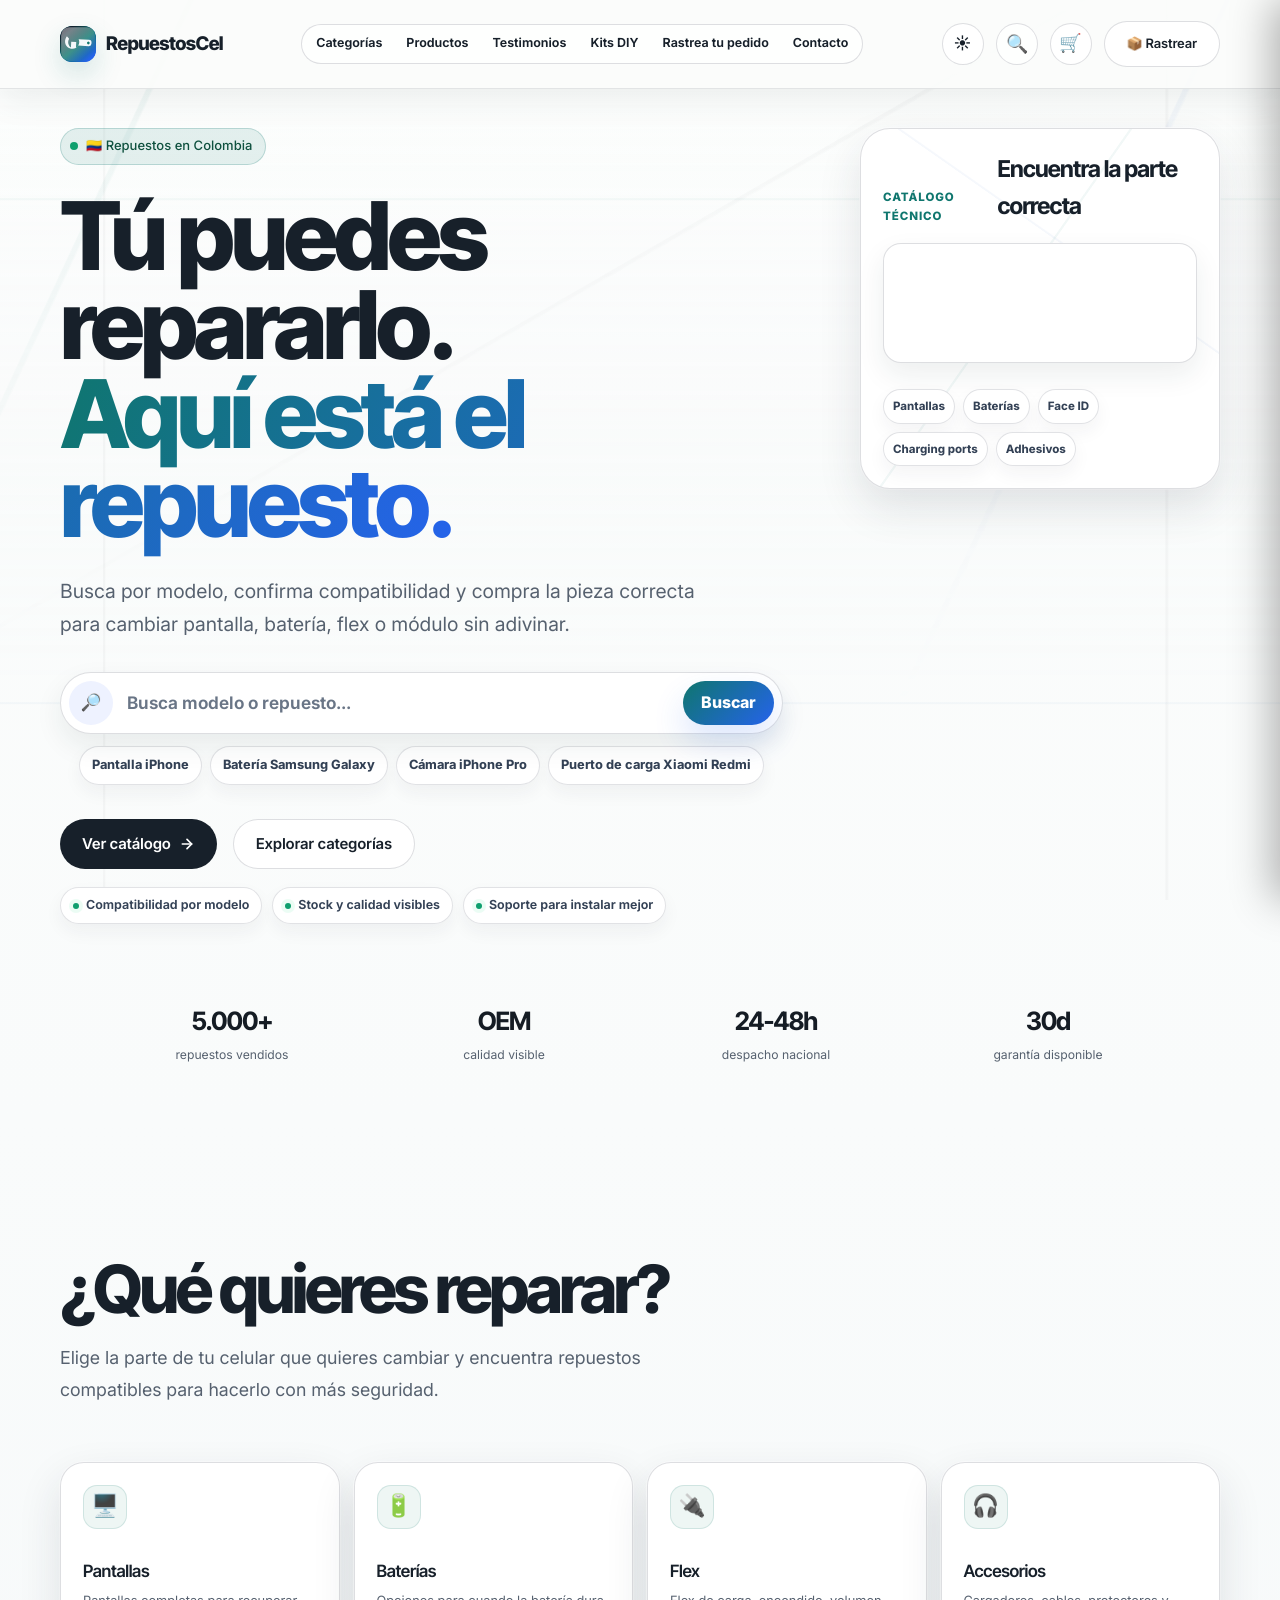
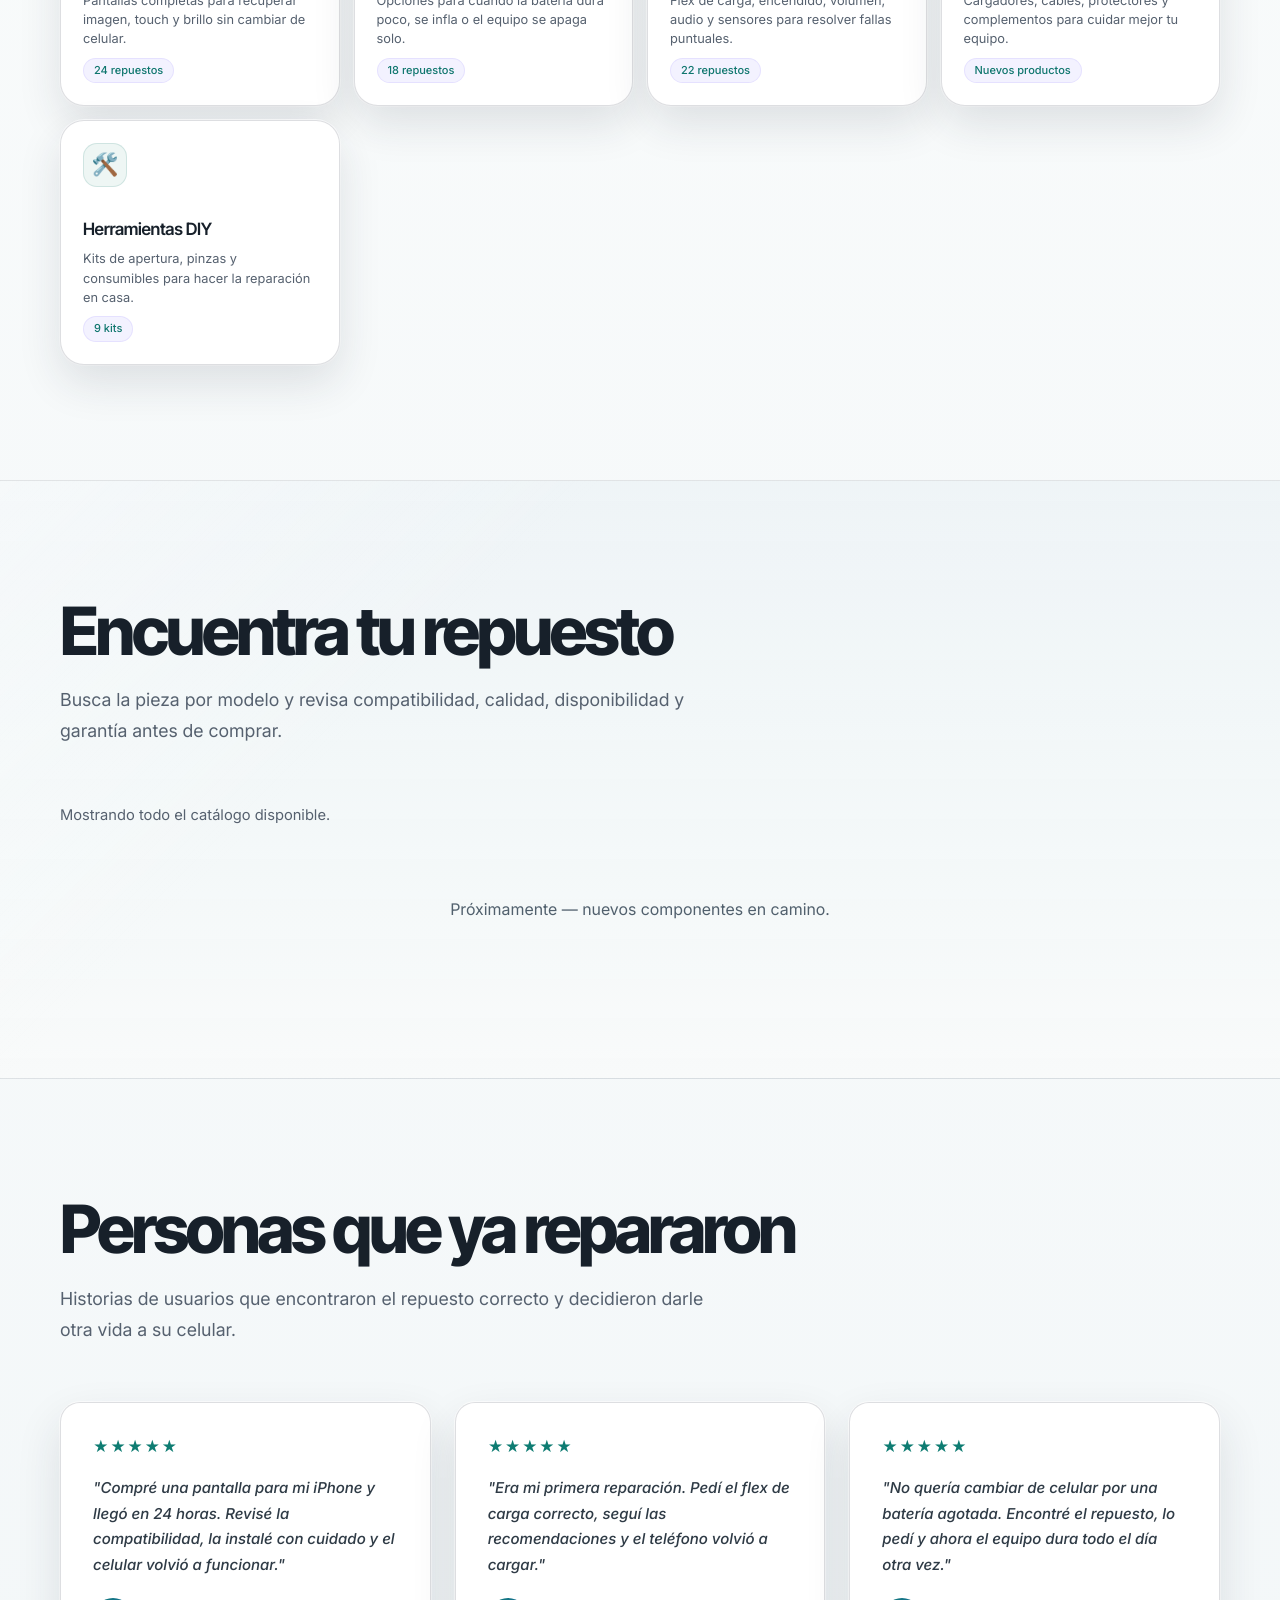
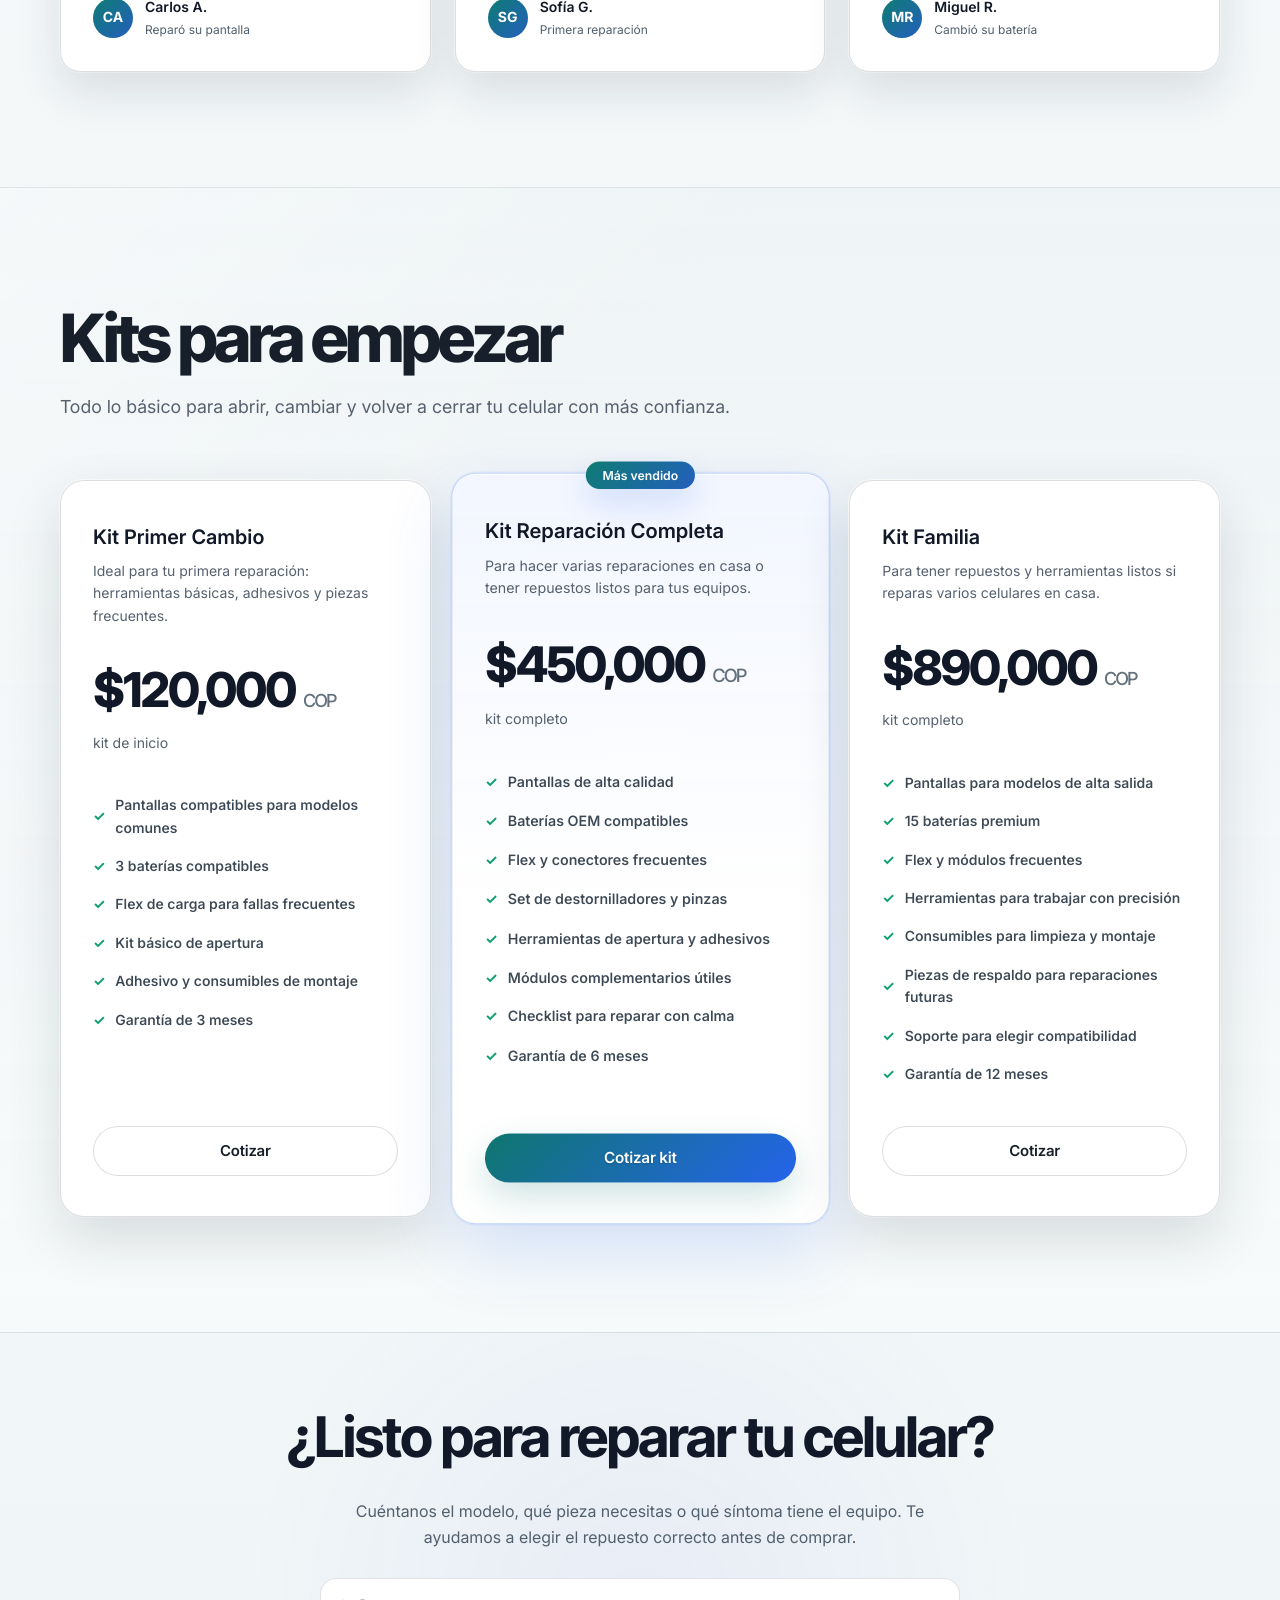
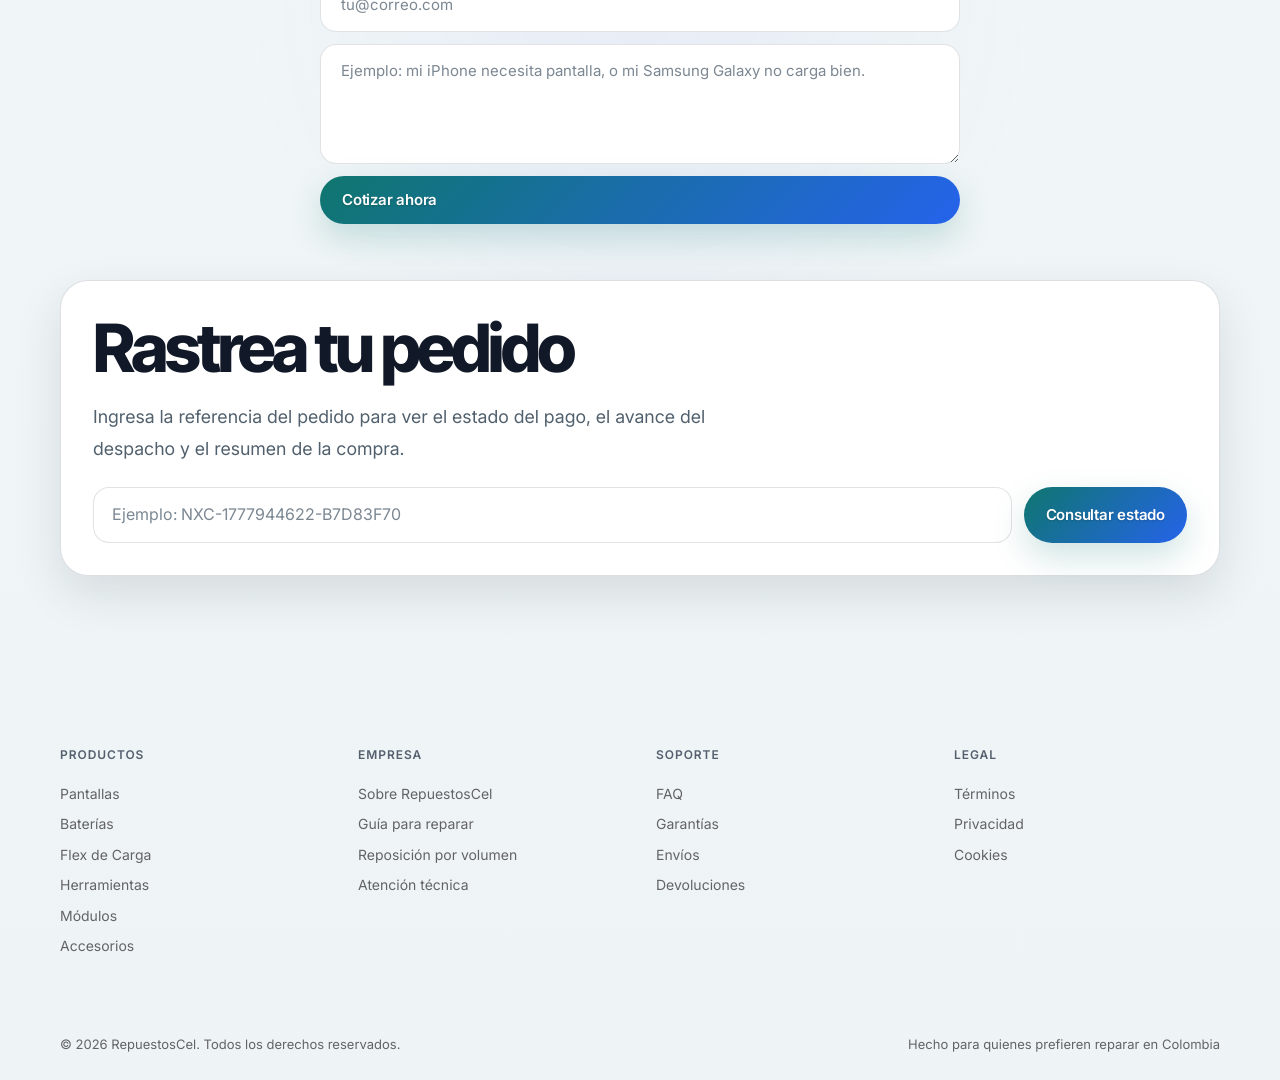
==== frontend/index.html @ 331e63e0 "Implement app-wide dark mode" ====
<!DOCTYPE html>
<html lang="es">
<head>
  <meta charset="UTF-8" />
  <meta name="viewport" content="width=device-width, initial-scale=1.0" />
  <meta name="theme-color" id="themeColorMeta" content="#080810" />
  <title>RepuestosCel — Repuestos para Celulares</title>
  <meta name="description" content="RepuestosCel: repuestos para celulares en Colombia. Encuentra pantallas, baterías, flex, cámaras y herramientas para reparar tu celular con confianza. Envíos 24-48h." />
  <meta name="keywords" content="repuestos celulares colombia, reparar celular, pantallas iPhone, baterías Samsung, kit reparación, flex carga, RepuestosCel" />
  <meta name="robots" content="index, follow" />
  <link rel="canonical" href="https://d1ag0uf6e1dp20.cloudfront.net/" />
  <link rel="icon" type="image/svg+xml" href="favicon.svg" />
  <link rel="apple-touch-icon" href="favicon.svg" />
  <!-- Open Graph -->
  <meta property="og:title" content="RepuestosCel — Repuestos para Celulares en Colombia" />
  <meta property="og:description" content="Pantallas, baterías, flex, cámaras, tapas y herramientas DIY. Envíos 24-48h a toda Colombia." />
  <meta property="og:url" content="https://d1ag0uf6e1dp20.cloudfront.net/" />
  <meta property="og:type" content="website" />
  <meta property="og:site_name" content="RepuestosCel" />
  <meta property="og:locale" content="es_CO" />
  <!-- Twitter Cards -->
  <meta name="twitter:card" content="summary_large_image" />
  <meta name="twitter:title" content="RepuestosCel — Repuestos para Celulares" />
  <meta name="twitter:description" content="Encuentra el repuesto correcto para reparar tu celular. Pantallas, baterías, flex, kits DIY y envío en Colombia." />
  <!-- Resolve the color scheme before CSS paints to avoid a light/dark flash. -->
  <script>
    (function () {
      var THEME_KEY = 'repuestoscel_theme_mode';
      var LEGACY_KEYS = ['nex' + 'core_theme_mode', 'nex' + 'core_site_theme', 'repuestoscel_site_theme'];
      var root = document.documentElement;

      function storageRead(key) {
        try { return window.localStorage.getItem(key); } catch (_) { return null; }
      }
      function storageWrite(key, value) {
        try { window.localStorage.setItem(key, value); return true; } catch (_) { return false; }
      }
      function storageRemove(key) {
        try { window.localStorage.removeItem(key); } catch (_) {}
      }
      function normalize(mode) {
        if (mode === 'repair') return 'light';
        return /^(system|light|dark)$/.test(mode || '') ? mode : null;
      }
      function resolve(mode) {
        return mode === 'system'
          ? (window.matchMedia && window.matchMedia('(prefers-color-scheme: dark)').matches ? 'dark' : 'light')
          : mode;
      }
      function paint(mode, source) {
        var resolved = resolve(mode);
        root.dataset.themeMode = mode;
        root.dataset.theme = resolved;
        root.dataset.themeSource = source;
        root.style.colorScheme = resolved;
        var meta = document.getElementById('themeColorMeta');
        if (meta) meta.content = resolved === 'dark' ? '#080810' : '#f6f9fa';
      }

      var storedKey = THEME_KEY;
      var rawMode = storageRead(THEME_KEY);
      var storedMode = normalize(rawMode);
      if (storedMode === null) {
        for (var i = 0; i < LEGACY_KEYS.length; i += 1) {
          var legacyMode = storageRead(LEGACY_KEYS[i]);
          var normalizedLegacyMode = normalize(legacyMode);
          if (normalizedLegacyMode !== null) {
            rawMode = legacyMode;
            storedMode = normalizedLegacyMode;
            storedKey = LEGACY_KEYS[i];
            break;
          }
        }
      }
      var hasUserPreference = storedMode !== null;
      var initialMode = storedMode || 'system';

      // Persist the normalized value first; only then remove legacy keys.
      if (hasUserPreference && storageWrite(THEME_KEY, initialMode)) {
        LEGACY_KEYS.forEach(storageRemove);
      } else if (rawMode !== null && !storedMode) {
        storageRemove(storedKey);
      }

      paint(initialMode, hasUserPreference ? 'user' : 'system');
      window.__repuestosThemeBootstrap = {
        key: THEME_KEY,
        legacyKeys: LEGACY_KEYS,
        mode: initialMode,
        hasUserPreference: hasUserPreference,
        read: storageRead,
        write: storageWrite,
        remove: storageRemove
      };
    })();
  </script>
  <!-- Schema.org JSON-LD -->
  <script type="application/ld+json">
  {
    "@context": "https://schema.org",
    "@type": "Store",
    "@id": "https://d1ag0uf6e1dp20.cloudfront.net/#store",
    "name": "RepuestosCel",
    "url": "https://d1ag0uf6e1dp20.cloudfront.net/",
    "description": "Tienda de repuestos para celulares en Colombia. Pantallas, baterías, flex, cámaras, tapas y herramientas DIY.",
    "image": "https://d1ag0uf6e1dp20.cloudfront.net/og-image.jpg",
    "telephone": "+57-300-000-0000",
    "email": "soporte@repuestoscel.com",
    "address": {
      "@type": "PostalAddress",
      "addressCountry": "CO"
    },
    "areaServed": "CO",
    "priceRange": "$$$",
    "currenciesAccepted": "COP",
    "sameAs": []
  }
  </script>
  <!-- Google Analytics — set VITE_GA_ID (or replace __GA_MEASUREMENT_ID__) at build/deploy time -->
  <script>
    (function() {
      var gaId = '__GA_MEASUREMENT_ID__';
      if (!gaId || gaId === '__GA_MEASUREMENT_ID__') return;
      var s = document.createElement('script');
      s.async = true;
      s.src = 'https://www.googletagmanager.com/gtag/js?id=' + gaId;
      document.head.appendChild(s);
      window.dataLayer = window.dataLayer || [];
      function gtag(){dataLayer.push(arguments);}
      window.gtag = gtag;
      gtag('js', new Date());
      gtag('config', gaId, { send_page_view: true, anonymize_ip: true });
    })();
  </script>
  <link rel="preconnect" href="https://fonts.googleapis.com" />
  <link href="https://fonts.googleapis.com/css2?family=Inter:wght@300;400;500;600;700;800&family=Inter+Tight:wght@500;600;700;800&display=swap" rel="stylesheet" />
  <style>
    :root {
      --bg: #05060a;
      --bg-soft: #080a12;
      --surface: rgba(255, 255, 255, 0.045);
      --surface-strong: rgba(255, 255, 255, 0.07);
      --surface-muted: rgba(255, 255, 255, 0.028);
      --border: rgba(255, 255, 255, 0.08);
      --border-strong: rgba(255, 255, 255, 0.14);
      --text: #f7f8fb;
      --muted: #a1a7b3;
      --muted-2: #737987;
      --violet: #8b5cf6;
      --violet-2: #a855f7;
      --blue: #6d7dfc;
      --green: #3ddc97;
      --yellow: #f6c85f;
      --danger: #fb7185;
      --radius-xs: 10px;
      --radius-sm: 14px;
      --radius-md: 20px;
      --radius-lg: 28px;
      --ease-out: cubic-bezier(0.16, 1, 0.3, 1);
      --shadow-soft: 0 18px 60px rgba(0, 0, 0, 0.34);
      --shadow-card: 0 22px 70px rgba(0, 0, 0, 0.26);
    }

    /* ==============================
       RESET / BASE
    ============================== */
    *, *::before, *::after { margin: 0; padding: 0; box-sizing: border-box; }
    html {
      scroll-behavior: smooth;
      color-scheme: dark;
      background: #080810;
    }
    html[data-theme="light"] {
      color-scheme: light;
      background: #f6f9fa;
    }
    body {
      font-family: 'Inter', -apple-system, BlinkMacSystemFont, sans-serif;
      background: #080810;
      color: #f5f5f7;
      line-height: 1.6;
      overflow-x: hidden;
    }
    body::before {
      content: '';
      position: fixed;
      inset: 0;
      background-image:
        radial-gradient(rgba(99,102,241,0.03) 1px, transparent 1px);
      background-size: 32px 32px;
      pointer-events: none;
      z-index: 0;
    }
    .container {
      position: relative;
      z-index: 1;
    }
    a { color: inherit; text-decoration: none; }
    img { max-width: 100%; display: block; }
    ul { list-style: none; }
    button, input, select, textarea { font: inherit; }

    :where(a, button, input, select, textarea, [tabindex]):focus-visible {
      outline: 3px solid #a78bfa;
      outline-offset: 3px;
    }
    html[data-theme="light"] :where(a, button, input, select, textarea, [tabindex]):focus-visible {
      outline-color: #0f766e;
    }
    :where(input, textarea, select):-webkit-autofill,
    :where(input, textarea, select):-webkit-autofill:hover,
    :where(input, textarea, select):-webkit-autofill:focus {
      -webkit-text-fill-color: var(--text);
      caret-color: var(--text);
      box-shadow: 0 0 0 1000px var(--bg-soft) inset;
      transition: background-color 9999s ease-out 0s;
    }

    /* ==============================
       UTILITIES
    ============================== */
    .container {
      max-width: 1200px;
      margin: 0 auto;
      padding: 0 24px;
      position: relative;
      z-index: 1;
    }

    .section-title {
      font-size: clamp(2rem, 5vw, 3.5rem);
      font-weight: 700;
      letter-spacing: -0.012em;
      line-height: 1.1;
      margin-bottom: 16px;
    }
    .section-subtitle {
      color: #86868b;
      font-size: clamp(1rem, 2vw, 1.25rem);
      font-weight: 400;
      max-width: 600px;
    }
    .section-header {
      text-align: center;
      margin-bottom: 64px;
    }
    .section-header .section-subtitle {
      margin: 0 auto;
    }

    /* Apple-style pill button */
    .btn {
      display: inline-flex;
      align-items: center;
      gap: 8px;
      padding: 14px 32px;
      border-radius: 9999px;
      font-family: inherit;
      font-size: 0.9375rem;
      font-weight: 600;
      border: none;
      cursor: pointer;
      transition: transform 180ms cubic-bezier(0.16, 1, 0.3, 1), box-shadow 180ms cubic-bezier(0.16, 1, 0.3, 1), background 180ms cubic-bezier(0.16, 1, 0.3, 1), border-color 180ms cubic-bezier(0.16, 1, 0.3, 1), opacity 180ms cubic-bezier(0.16, 1, 0.3, 1);
      position: relative;
      overflow: hidden;
      letter-spacing: -0.01em;
    }
    .btn::before {
      content: '';
      position: absolute;
      inset: 0;
      border-radius: inherit;
      opacity: 0;
      transition: opacity 0.4s ease;
    }
    .btn-primary {
      background: #f5f5f7;
      color: #0a0a0f;
    }
    @media (hover: hover) and (pointer: fine) {
      .btn-primary:hover {
        transform: scale(1.04);
        box-shadow: 0 8px 32px rgba(245, 245, 247, 0.2);
      }
    }
    .btn-primary:active { transform: scale(0.97); }
    .btn-secondary {
      background: rgba(245, 245, 247, 0.08);
      color: #f5f5f7;
      backdrop-filter: blur(12px);
      -webkit-backdrop-filter: blur(12px);
      border: 1px solid rgba(245, 245, 247, 0.12);
    }
    @media (hover: hover) and (pointer: fine) {
      .btn-secondary:hover {
        background: rgba(245, 245, 247, 0.15);
        transform: scale(1.04);
        border-color: rgba(245, 245, 247, 0.25);
      }
    }
    .btn-secondary:active { transform: scale(0.97); }
    .btn-gradient {
      background: linear-gradient(135deg, #6366f1, #8b5cf6, #a855f7);
      color: #fff;
      text-shadow: 0 1px 2px rgba(0,0,0,0.2);
    }
    @media (hover: hover) and (pointer: fine) {
      .btn-gradient:hover {
        transform: scale(1.04) translateY(-2px);
        box-shadow: 0 14px 40px rgba(99, 102, 241, 0.4), 0 0 30px rgba(168, 85, 247, 0.15);
      }
    }
    .btn-gradient:active { transform: scale(0.97); }
    .btn-sm {
      padding: 10px 22px;
      font-size: 0.8125rem;
    }

    /* Details button (glass secondary style) */
    .btn-details {
      display: inline-flex;
      align-items: center;
      justify-content: center;
      gap: 6px;
      padding: 10px 16px;
      border-radius: 12px;
      background: rgba(255, 255, 255, 0.04);
      color: #9ca3af;
      border: 1px solid rgba(255, 255, 255, 0.08);
      cursor: pointer;
      font-family: inherit;
      font-size: 0.8125rem;
      font-weight: 500;
      transition: transform 160ms cubic-bezier(0.16, 1, 0.3, 1), background 160ms cubic-bezier(0.16, 1, 0.3, 1), border-color 160ms cubic-bezier(0.16, 1, 0.3, 1), color 160ms cubic-bezier(0.16, 1, 0.3, 1), box-shadow 160ms cubic-bezier(0.16, 1, 0.3, 1);
      white-space: nowrap;
    }
    @media (hover: hover) and (pointer: fine) {
      .btn-details:hover {
        background: rgba(99, 102, 241, 0.1);
        border-color: rgba(99, 102, 241, 0.2);
        color: #c4b5fd;
        transform: translateY(-1px);
        box-shadow: 0 4px 12px rgba(99, 102, 241, 0.12);
      }
    }
    .btn-details:active { transform: scale(0.97); }

    /* Product card action row */
    .product-card-actions {
      display: flex;
      align-items: center;
      justify-content: flex-end;
      gap: 8px;
      flex: 0 1 auto;
      min-width: 0;
    }
    .product-card-actions .btn,
    .product-card-actions .btn-details {
      flex: 0 0 auto;
      min-height: 38px;
      padding: 8px 13px;
      border-radius: 14px;
      font-size: 0.76rem;
      line-height: 1;
      white-space: nowrap;
    }

    @media (max-width: 480px) {
      .product-card-actions {
        flex-direction: row;
        width: 100%;
        justify-content: stretch;
        gap: 8px;
      }
      .product-card-actions .btn,
      .product-card-actions .btn-details {
        flex: 1 1 0;
        padding: 9px 10px;
        font-size: 0.74rem;
      }
    }

    /* Glass card */
    .glass {
      background: rgba(255, 255, 255, 0.04);
      backdrop-filter: blur(20px);
      -webkit-backdrop-filter: blur(20px);
      border: 1px solid rgba(255, 255, 255, 0.06);
      border-radius: 20px;
    }

    /* Scroll reveal */
    .reveal {
      opacity: 0;
      transform: translateY(20px);
      transition: opacity 0.5s cubic-bezier(0.16, 1, 0.3, 1),
                  transform 0.5s cubic-bezier(0.16, 1, 0.3, 1);
    }
    .reveal.visible {
      opacity: 1;
      transform: translateY(0);
    }
    .reveal-delay-1 { transition-delay: 0.06s; }
    .reveal-delay-2 { transition-delay: 0.12s; }
    .reveal-delay-3 { transition-delay: 0.18s; }
    .reveal-delay-4 { transition-delay: 0.24s; }

    @media (prefers-reduced-motion: reduce) {
      html { scroll-behavior: auto !important; }
      .reveal {
        transition: opacity 0.2s ease;
        transform: none;
      }
      *, *::before, *::after {
        animation-duration: 0.01ms !important;
        animation-iteration-count: 1 !important;
        transition-duration: 0.01ms !important;
      }
      .hero-badge-dot,
      .product-badge::before { animation: none; }
    }

    /* ==============================
       NAVBAR
    ============================== */
    .navbar {
      position: fixed;
      top: 0;
      left: 0;
      right: 0;
      z-index: 1000;
      padding: 16px 0;
      transition: background 220ms cubic-bezier(0.16, 1, 0.3, 1), backdrop-filter 220ms cubic-bezier(0.16, 1, 0.3, 1), border-color 220ms cubic-bezier(0.16, 1, 0.3, 1), padding 220ms cubic-bezier(0.16, 1, 0.3, 1), box-shadow 220ms cubic-bezier(0.16, 1, 0.3, 1);
    }
    .navbar.scrolled {
      background: rgba(10, 10, 15, 0.8);
      backdrop-filter: blur(20px);
      -webkit-backdrop-filter: blur(20px);
      border-bottom: 1px solid rgba(255, 255, 255, 0.06);
      padding: 10px 0;
    }
    .navbar .container {
      display: flex;
      align-items: center;
      justify-content: space-between;
    }
    .logo {
      font-size: 1.25rem;
      font-weight: 700;
      letter-spacing: -0.03em;
      display: flex;
      align-items: center;
      gap: 10px;
    }
    .logo-icon {
      width: 32px;
      height: 32px;
      background: linear-gradient(135deg, #6366f1, #a855f7);
      border-radius: 8px;
      display: flex;
      align-items: center;
      justify-content: center;
      font-size: 0.75rem;
      font-weight: 800;
      color: #fff;
    }
    .logo-icon img {
      width: 100%;
      height: 100%;
      display: block;
      border-radius: inherit;
    }
    .nav-links {
      display: flex;
      align-items: center;
      gap: 32px;
    }
    .nav-links a {
      font-size: 0.875rem;
      font-weight: 500;
      color: #86868b;
      transition: color 0.3s ease;
      position: relative;
    }
    .nav-links a::after {
      content: '';
      position: absolute;
      bottom: -4px;
      left: 0;
      width: 0;
      height: 2px;
      background: linear-gradient(90deg, #6366f1, #a855f7);
      transition: width 0.3s ease;
      border-radius: 2px;
    }
    @media (hover: hover) and (pointer: fine) {
      .nav-links a:hover { color: #f5f5f7; }
      .nav-links a:hover::after { width: 100%; }
    }

    .nav-cta {
      display: flex;
      align-items: center;
      gap: 12px;
    }
    .nav-actions {
      display: flex;
      align-items: center;
      gap: 12px;
    }
    .cart-trigger {
      display: inline-flex;
      align-items: center;
      justify-content: center;
      width: 42px;
      height: 42px;
      border-radius: 9999px;
      background: rgba(245, 245, 247, 0.08);
      color: #f5f5f7;
      border: 1px solid rgba(245, 245, 247, 0.12);
      backdrop-filter: blur(12px);
      -webkit-backdrop-filter: blur(12px);
      position: relative;
      font-size: 1.125rem;
    }
    @media (hover: hover) and (pointer: fine) {
      .cart-trigger:hover {
        background: rgba(245, 245, 247, 0.15);
        border-color: rgba(245, 245, 247, 0.25);
      }
    }
    .theme-toggle {
      display: inline-flex;
      align-items: center;
      justify-content: center;
      width: 42px;
      min-width: 42px;
      height: 42px;
      padding: 0;
      border-radius: 9999px;
      background: rgba(245, 245, 247, 0.08);
      color: #f5f5f7;
      border: 1px solid rgba(245, 245, 247, 0.12);
      backdrop-filter: blur(12px);
      -webkit-backdrop-filter: blur(12px);
      cursor: pointer;
      font: inherit;
      font-size: 0.8rem;
      font-weight: 750;
      transition: transform 160ms var(--ease-out), background 160ms var(--ease-out), border-color 160ms var(--ease-out), color 160ms var(--ease-out);
      position: relative;
    }
    .theme-toggle:active { transform: scale(0.97); }
    .theme-toggle-icon {
      font-size: 1.05rem;
      line-height: 1;
    }
    .theme-toggle-text {
      display: none;
    }
    .theme-toggle-select {
      position: absolute;
      inset: 0;
      width: 100%;
      height: 100%;
      opacity: 0;
      cursor: pointer;
      appearance: none;
    }
    .theme-toggle:focus-within {
      outline: 3px solid #a78bfa;
      outline-offset: 3px;
    }
    html[data-theme="light"] .theme-toggle:focus-within {
      outline-color: #0f766e;
    }
    @media (hover: hover) and (pointer: fine) {
      .theme-toggle:hover {
        background: rgba(245, 245, 247, 0.15);
        border-color: rgba(245, 245, 247, 0.25);
      }
    }
    .hamburger {
      display: none;
      background: none;
      border: none;
      color: #f5f5f7;
      font-size: 1.5rem;
      cursor: pointer;
    }

    /* ==============================
       HERO
    ============================== */
    .hero {
      min-height: auto;
      display: flex;
      align-items: center;
      position: relative;
      overflow: hidden;
      padding: 120px 0 56px;
    }
    .hero-grid {
      display: grid;
      grid-template-columns: minmax(0, 860px);
      justify-content: center;
      gap: 0;
      align-items: center;
      width: 100%;
      text-align: center;
    }
    .hero-badge {
      display: flex;
      align-items: center;
      gap: 8px;
      padding: 6px 16px 6px 8px;
      border-radius: 9999px;
      background: rgba(99, 102, 241, 0.1);
      border: 1px solid rgba(99, 102, 241, 0.2);
      font-size: 0.8125rem;
      font-weight: 500;
      color: #a5b4fc;
      width: fit-content;
      margin: 0 0 24px;
    }
    .hero-badge-dot {
      width: 8px;
      height: 8px;
      border-radius: 50%;
      background: #22c55e;
      animation: pulse-dot 2s infinite;
    }
    @keyframes pulse-dot {
      0%, 100% { opacity: 1; box-shadow: 0 0 0 0 rgba(34, 197, 94, 0.4); }
      50% { opacity: 0.7; box-shadow: 0 0 0 8px rgba(34, 197, 94, 0); }
    }
    .hero h1 {
      font-size: clamp(2.8rem, 8vw, 5.5rem);
      font-weight: 800;
      letter-spacing: -0.04em;
      line-height: 1.05;
    }
    .hero h1 .gradient-text {
      background: linear-gradient(135deg, #6366f1 0%, #a855f7 45%, #ec4899 100%);
      -webkit-background-clip: text;
      -webkit-text-fill-color: transparent;
      background-clip: text;
    }
    .hero p {
      font-size: clamp(1rem, 2vw, 1.25rem);
      color: #86868b;
      max-width: 560px;
      line-height: 1.7;
      margin: 20px auto 0;
    }
    .hero-actions {
      display: flex;
      justify-content: center;
      gap: 16px;
      flex-wrap: wrap;
      margin-top: 22px;
    }
    .hero-search-shell {
      width: min(100%, 740px);
      margin: 30px auto 0;
      padding: 8px;
      display: flex;
      align-items: center;
      gap: 10px;
      border-radius: 999px;
      border: 1px solid rgba(255,255,255,0.12);
      background:
        linear-gradient(180deg, rgba(255,255,255,0.1), rgba(255,255,255,0.045));
      box-shadow:
        0 24px 70px rgba(0,0,0,0.22),
        inset 0 1px 0 rgba(255,255,255,0.06);
      backdrop-filter: blur(18px);
      -webkit-backdrop-filter: blur(18px);
    }
    .hero-search-icon {
      width: 44px;
      min-width: 44px;
      height: 44px;
      display: inline-flex;
      align-items: center;
      justify-content: center;
      border-radius: 999px;
      background: rgba(255,255,255,0.08);
      color: #f5f5f7;
      font-size: 1.05rem;
    }
    .hero-search-shell input {
      min-width: 0;
      flex: 1;
      border: 0;
      outline: 0;
      background: transparent;
      color: #f5f5f7;
      font: inherit;
      font-size: clamp(1rem, 2vw, 1.08rem);
      font-weight: 650;
      padding: 0 4px;
    }
    .hero-search-shell input::placeholder {
      color: #7f8796;
    }
    .hero-search-shell button {
      min-height: 44px;
      padding: 0 18px;
      border: 0;
      border-radius: 999px;
      background: #f5f5f7;
      color: #10131a;
      font: inherit;
      font-weight: 800;
      cursor: pointer;
      transition: transform 160ms var(--ease-out), box-shadow 160ms var(--ease-out);
      box-shadow: 0 10px 28px rgba(255,255,255,0.08);
    }
    .hero-search-shell button:active {
      transform: scale(0.98);
    }
    .hero-search-picks {
      width: min(100%, 720px);
      margin: 12px auto 0;
      display: flex;
      flex-wrap: wrap;
      justify-content: center;
      gap: 8px;
    }
    .hero-search-picks button {
      border: 1px solid rgba(255,255,255,0.09);
      background: rgba(255,255,255,0.04);
      color: #aeb6c6;
      border-radius: 999px;
      padding: 8px 12px;
      font: inherit;
      font-size: 0.8rem;
      font-weight: 750;
      cursor: pointer;
      transition: transform 160ms var(--ease-out), border-color 160ms var(--ease-out), color 160ms var(--ease-out), background 160ms var(--ease-out);
    }
    @media (hover: hover) and (pointer: fine) {
      .hero-search-shell button:hover {
        transform: translateY(-1px);
        box-shadow: 0 16px 36px rgba(255,255,255,0.1);
      }
      .hero-search-picks button:hover {
        transform: translateY(-1px);
        color: #f5f5f7;
        border-color: rgba(141,124,255,0.26);
        background: rgba(141,124,255,0.12);
      }
    }
    .hero-stats {
      display: flex;
      justify-content: center;
      gap: 48px;
      margin-top: 48px;
      padding-top: 32px;
      border-top: 1px solid rgba(255, 255, 255, 0.06);
    }
    .hero-stat h3 {
      font-size: 2rem;
      font-weight: 700;
      letter-spacing: -0.03em;
    }
    .hero-stat p {
      font-size: 0.875rem;
      color: #86868b;
      margin-top: 4px;
    }

    /* Hero decorative elements */
    .hero-glow {
      position: absolute;
      width: 600px;
      height: 600px;
      border-radius: 50%;
      background: radial-gradient(circle, rgba(99, 102, 241, 0.12), transparent 70%);
      top: -200px;
      right: -200px;
      pointer-events: none;
      animation: glow-float 8s ease-in-out infinite;
    }
    .hero-glow-2 {
      position: absolute;
      width: 400px;
      height: 400px;
      border-radius: 50%;
      background: radial-gradient(circle, rgba(236, 72, 153, 0.08), transparent 70%);
      bottom: -100px;
      left: -100px;
      pointer-events: none;
      animation: glow-float 12s ease-in-out infinite reverse;
    }
    @keyframes fadeIn {
      from { opacity: 0; transform: translateY(10px); }
      to { opacity: 1; transform: translateY(0); }
    }
    @keyframes glow-float {
      0%, 100% { transform: translate(0, 0) scale(1); }
      33% { transform: translate(30px, -30px) scale(1.05); }
      66% { transform: translate(-20px, 20px) scale(0.95); }
    }

    /* ==============================
       CATEGORIES
    ============================== */
    .categories {
      padding: 56px 0 100px;
    }
    .categories-grid {
      display: grid;
      grid-template-columns: repeat(3, 1fr);
      gap: 20px;
    }
    .category-card {
      padding: 28px 20px;
      text-align: center;
      border-radius: 20px;
      background: rgba(255, 255, 255, 0.03);
      border: 1px solid rgba(255, 255, 255, 0.06);
      transition: transform 220ms cubic-bezier(0.16, 1, 0.3, 1), border-color 220ms cubic-bezier(0.16, 1, 0.3, 1), box-shadow 220ms cubic-bezier(0.16, 1, 0.3, 1);
      cursor: pointer;
      position: relative;
      overflow: hidden;
    }
    .category-card::before {
      content: '';
      position: absolute;
      inset: 0;
      background: linear-gradient(135deg, rgba(99, 102, 241, 0.08), rgba(168, 85, 247, 0.04));
      opacity: 0;
      transition: opacity 220ms cubic-bezier(0.16, 1, 0.3, 1);
    }
    @media (hover: hover) and (pointer: fine) {
      .category-card:hover::before { opacity: 1; }
      .category-card:hover {
        transform: translateY(-4px);
        border-color: rgba(99, 102, 241, 0.3);
        box-shadow: 0 20px 60px rgba(99, 102, 241, 0.1);
      }
    }
    .category-icon {
      width: 48px;
      height: 48px;
      border-radius: 14px;
      display: flex;
      align-items: center;
      justify-content: center;
      margin: 0 auto 12px;
      font-size: 1.375rem;
      position: relative;
      z-index: 1;
    }
    .category-card h3 {
      font-size: 1rem;
      font-weight: 600;
      margin-bottom: 6px;
      position: relative;
      z-index: 1;
    }
    .category-card p {
      font-size: 0.75rem;
      color: #86868b;
      position: relative;
      z-index: 1;
      line-height: 1.5;
    }
    .category-count {
      display: inline-block;
      margin-top: 8px;
      font-size: 0.6875rem;
      font-weight: 500;
      color: #a5b4fc;
      background: rgba(99, 102, 241, 0.1);
      padding: 3px 10px;
      border-radius: 9999px;
      position: relative;
      z-index: 1;
    }
    .hero-grid {
      display: grid;
      grid-template-columns: minmax(0, 860px);
      justify-content: center;
      gap: 0;
      align-items: center;
      width: 100%;
      text-align: center;
    }
    .hero-content {
      position: relative;
      z-index: 1;
      max-width: 860px;
      margin: 0 auto;
    }
    .hero-visual {
      display: none;
    }

    /* ==============================
       FEATURED PRODUCTS
    ============================== */
    .products {
      padding: 100px 0;
      background: rgba(255, 255, 255, 0.02);
    }
    .products-grid {
      display: grid;
      grid-template-columns: repeat(auto-fit, minmax(320px, 1fr));
      gap: 24px;
    }
    /* Pagination */
    .pagination {
      display: flex;
      align-items: center;
      justify-content: center;
      gap: 6px;
      margin-top: 48px;
      flex-wrap: wrap;
    }
    .page-btn {
      min-width: 38px;
      height: 38px;
      padding: 0 10px;
      border-radius: 10px;
      border: 1px solid rgba(255,255,255,0.08);
      background: rgba(255,255,255,0.04);
      color: #a1a1aa;
      font-size: 0.875rem;
      font-weight: 500;
      cursor: pointer;
      display: inline-flex;
      align-items: center;
      justify-content: center;
      transition: background 140ms cubic-bezier(0.16,1,0.3,1),
                  border-color 140ms cubic-bezier(0.16,1,0.3,1),
                  color 140ms;
    }
    @media (hover: hover) and (pointer: fine) {
      .page-btn:hover {
        background: rgba(255,255,255,0.09);
        border-color: rgba(255,255,255,0.16);
        color: #f5f5f7;
      }
    }
    .page-btn:active { transform: scale(0.95); }
    .page-btn.active {
      background: #6366f1;
      border-color: #6366f1;
      color: #fff;
      font-weight: 700;
    }
    .page-btn:disabled { opacity: 0.3; cursor: default; pointer-events: none; }
    .page-ellipsis {
      color: #52525b;
      font-size: 0.875rem;
      padding: 0 4px;
      user-select: none;
    }
    .products-filter-bar {
      display: flex;
      align-items: center;
      justify-content: space-between;
      gap: 16px;
      margin-bottom: 28px;
      flex-wrap: wrap;
    }
    .products-filter-info {
      color: #9ca3af;
      font-size: 0.875rem;
    }
    .products-filter-actions {
      display: flex;
      align-items: center;
      gap: 10px;
      flex-wrap: wrap;
    }
    .filter-chip {
      padding: 10px 18px;
      border-radius: 9999px;
      border: 1px solid rgba(255, 255, 255, 0.06);
      background: rgba(255, 255, 255, 0.03);
      color: #a1a1aa;
      cursor: pointer;
      font: inherit;
      font-size: 0.8125rem;
      font-weight: 500;
      transition: transform 160ms cubic-bezier(0.16, 1, 0.3, 1), background 160ms cubic-bezier(0.16, 1, 0.3, 1), border-color 160ms cubic-bezier(0.16, 1, 0.3, 1), color 160ms cubic-bezier(0.16, 1, 0.3, 1);
      backdrop-filter: blur(8px);
      -webkit-backdrop-filter: blur(8px);
    }
    @media (hover: hover) and (pointer: fine) {
      .filter-chip:hover {
        background: rgba(99, 102, 241, 0.1);
        border-color: rgba(99, 102, 241, 0.2);
        color: #c4b5fd;
        transform: translateY(-1px);
      }
    }
    .filter-chip:active { transform: scale(0.97); }
    .filter-chip.active {
      background: linear-gradient(135deg, rgba(99, 102, 241, 0.18), rgba(168, 85, 247, 0.12));
      border-color: rgba(139, 92, 246, 0.4);
      color: #ddd6fe;
      box-shadow: 0 0 20px rgba(99, 102, 241, 0.1);
    }
    .product-card {
      border-radius: 28px;
      overflow: hidden;
      background: linear-gradient(170deg, rgba(255,255,255,0.05) 0%, rgba(255,255,255,0.01) 100%);
      border: 1px solid rgba(255, 255, 255, 0.06);
      transition: transform 240ms cubic-bezier(0.16, 1, 0.3, 1), border-color 240ms cubic-bezier(0.16, 1, 0.3, 1), box-shadow 240ms cubic-bezier(0.16, 1, 0.3, 1);
      position: relative;
      box-shadow: 0 8px 32px rgba(0,0,0,0.08);
    }
    .product-card::before {
      content: '';
      position: absolute;
      inset: -1px;
      border-radius: inherit;
      background: linear-gradient(135deg, #6366f1, #8b5cf6, #a855f7, #ec4899);
      background-size: 300% 300%;
      z-index: -1;
      transition: opacity 240ms cubic-bezier(0.16, 1, 0.3, 1);
      opacity: 0;
      animation: gradientShift 4s linear infinite;
    }
    @media (hover: hover) and (pointer: fine) {
      .product-card:hover::before { opacity: 1; }
      .product-card:hover {
        transform: translateY(-8px) scale(1.01);
        border-color: transparent;
        box-shadow:
          0 24px 80px rgba(99, 102, 241, 0.18),
          0 0 40px rgba(168, 85, 247, 0.08);
      }
    }
    @keyframes gradientShift {
      0% { background-position: 0% 50%; }
      50% { background-position: 100% 50%; }
      100% { background-position: 0% 50%; }
    }
    .product-card::after {
      content: '';
      position: absolute;
      top: 0;
      left: 0;
      right: 0;
      height: 1px;
      background: linear-gradient(90deg, transparent, rgba(255,255,255,0.08), transparent);
      opacity: 0;
      transition: opacity 240ms cubic-bezier(0.16, 1, 0.3, 1);
    }
    @media (hover: hover) and (pointer: fine) {
      .product-card:hover::after { opacity: 1; }
    }
    .product-image {
      height: 240px;
      display: flex;
      align-items: center;
      justify-content: center;
      font-size: 4rem;
      position: relative;
      overflow: hidden;
      background:
        radial-gradient(circle at 50% 42%, rgba(255,255,255,0.08), transparent 42%),
        linear-gradient(145deg, rgba(17, 19, 31, 0.9), rgba(8, 9, 16, 0.98)) !important;
    }
    .product-image::after {
      content: '';
      position: absolute;
      inset: 0;
      background: linear-gradient(180deg, transparent 35%, rgba(10, 10, 15, 0.9));
      z-index: 1;
    }
    .product-image::before {
      content: '';
      position: absolute;
      inset: 0;
      background: linear-gradient(135deg, rgba(99,102,241,0.08), transparent 50%);
      z-index: 3;
      opacity: 0;
      transition: opacity 220ms cubic-bezier(0.16, 1, 0.3, 1);
    }
    @media (hover: hover) and (pointer: fine) {
      .product-card:hover .product-image::before { opacity: 1; }
    }
    .product-img {
      width: 100%;
      height: 100%;
      object-fit: contain;
      padding: 0;
      cursor: pointer;
      transition: transform 280ms cubic-bezier(0.16, 1, 0.3, 1);
      position: relative;
      z-index: 0;
      filter: drop-shadow(0 22px 28px rgba(0,0,0,0.42));
      --fit-scale: 1;
      --fit-x: 0px;
      --fit-y: 0px;
      transform: translate(var(--fit-x), var(--fit-y)) scale(calc(var(--fit-scale) * 1.08));
    }
    @media (hover: hover) and (pointer: fine) {
      .product-card:hover .product-img:not(.product-img-rotatable) {
        transform: translate(var(--fit-x), var(--fit-y)) scale(calc(var(--fit-scale) * 1.16));
      }
    }
    /* Rotatable images overlap */
    .product-img-rotatable {
      position: absolute !important;
      inset: 0;
      opacity: 0;
      transition: opacity 200ms cubic-bezier(0.16, 1, 0.3, 1), transform 280ms cubic-bezier(0.16, 1, 0.3, 1);
      z-index: 0;
    }
    .product-img-rotatable.active {
      opacity: 1;
      z-index: 1;
      transform: translate(var(--fit-x), var(--fit-y)) scale(calc(var(--fit-scale) * 1.08));
    }
    @media (hover: hover) and (pointer: fine) {
      .product-card:hover .product-img-rotatable.active {
        transform: translate(var(--fit-x), var(--fit-y)) scale(calc(var(--fit-scale) * 1.16));
      }
    }
    /* Image zoom modal */
    #imageZoomModal {
      align-items: center;
      justify-content: center;
    }
    #imageZoomModal img {
      max-width: min(90vw, 800px);
      max-height: min(85vh, 800px);
      border-radius: 24px;
      object-fit: contain;
      box-shadow: 0 32px 120px rgba(0,0,0,0.6);
    }
    #imageZoomModal .modal-close {
      position: absolute;
      top: 16px;
      right: 16px;
      z-index: 10;
      background: rgba(0,0,0,0.5);
      color: #fff;
      border: none;
      font-size: 1.25rem;
      width: 40px;
      height: 40px;
      border-radius: 50%;
      cursor: pointer;
    }
    .product-badge {
      position: absolute;
      top: 16px;
      left: 16px;
      z-index: 3;
      padding: 6px 14px;
      border-radius: 9999px;
      font-size: 0.7rem;
      font-weight: 700;
      background: rgba(16, 185, 129, 0.15);
      color: #6ee7b7;
      border: 1px solid rgba(16, 185, 129, 0.3);
      backdrop-filter: blur(12px);
      -webkit-backdrop-filter: blur(12px);
      letter-spacing: 0.04em;
      text-transform: uppercase;
      box-shadow: 0 4px 12px rgba(0,0,0,0.2);
    }
    .product-badge.hot {
      background: rgba(239, 68, 68, 0.15);
      color: #fca5a5;
      border-color: rgba(239, 68, 68, 0.3);
    }
    .product-badge::before {
      content: '';
      display: inline-block;
      width: 5px;
      height: 5px;
      border-radius: 50%;
      background: currentColor;
      margin-right: 6px;
      vertical-align: middle;
      animation: pulse-dot 2s infinite;
    }
    .product-body {
      padding: 24px 20px 20px;
      position: relative;
    }
    .product-body h3 {
      font-size: 1.125rem;
      font-weight: 700;
      margin-bottom: 8px;
      letter-spacing: -0.02em;
      line-height: 1.3;
    }
    .product-body p {
      font-size: 0.8125rem;
      color: #71717a;
      margin-bottom: 18px;
      line-height: 1.5;
      display: -webkit-box;
      -webkit-line-clamp: 2;
      -webkit-box-orient: vertical;
      overflow: hidden;
    }
    .product-footer {
      display: flex;
      align-items: center;
      justify-content: space-between;
      gap: 12px;
      flex-wrap: wrap;
    }
    .product-price {
      font-size: 1.65rem;
      font-weight: 800;
      letter-spacing: -0.03em;
      background: linear-gradient(135deg, #f5f5f7 50%, #a78bfa 80%, #c084fc);
      -webkit-background-clip: text;
      -webkit-text-fill-color: transparent;
      background-clip: text;
      position: relative;
      flex-shrink: 0;
      line-height: 1.1;
    }
    .product-price span {
      font-size: 0.7rem;
      font-weight: 500;
      color: #71717a;
      -webkit-text-fill-color: #71717a;
      letter-spacing: 0;
    }
    /* Price range — slightly smaller so both numbers fit */
    .product-price-range {
      font-size: 1rem;
      letter-spacing: -0.02em;
      flex-shrink: 1;
      white-space: normal;
      line-height: 1.2;
    }
    /* Footer stacks vertically when price range needs full width */
    .product-footer.has-range {
      flex-direction: column;
      align-items: flex-start;
      gap: 10px;
    }
    .product-footer.has-range .product-card-actions {
      width: 100%;
      justify-content: flex-start;
    }

    /* ==============================
       PRODUCT DETAILS / GALLERY MODAL
    ============================== */
    #productDetailModal {
      padding: clamp(12px, 3vw, 32px);
    }
    #productDetailModal .modal {
      width: min(100%, 940px);
      max-width: 860px;
      max-height: min(92vh, 840px);
      padding: clamp(16px, 2vw, 24px);
      overflow: hidden auto;
    }
    @media (min-width: 1024px) {
      #productDetailModal .modal {
        width: min(calc(100vw - 48px), 1040px);
        max-width: 1040px;
        max-height: min(90vh, 880px);
        padding: 28px;
      }
    }
    .detail-shell {
      display: grid;
      grid-template-columns: 1fr;
      gap: clamp(12px, 1.5vw, 20px);
      align-items: start;
    }
    @media (min-width: 640px) {
      .detail-shell {
        grid-template-columns: minmax(0, 1.1fr) minmax(260px, 340px);
      }
    }
    @media (min-width: 1024px) {
      .detail-shell {
        grid-template-columns: minmax(0, 1fr) 360px;
        gap: 24px;
      }
    }
    .detail-panel {
      border-radius: 24px;
      background: rgba(255, 255, 255, 0.03);
      border: 1px solid rgba(255, 255, 255, 0.06);
      overflow: hidden;
      min-width: 0;
    }

    /* Gallery panel */
    .detail-gallery {
      background:
        radial-gradient(circle at 50% 42%, rgba(255,255,255,0.07), transparent 45%),
        radial-gradient(circle at 30% 40%, #141525, #0a0b14);
      position: relative;
    }
    .detail-gallery .gallery-main {
      position: relative;
      width: 100%;
      height: 260px;
      overflow: hidden;
      touch-action: none;
    }
    @media (min-width: 640px) {
      .detail-gallery .gallery-main {
        height: 310px;
      }
    }
    @media (min-width: 1024px) {
      .detail-gallery .gallery-main {
        height: 480px;
      }
    }
    .detail-gallery .gallery-main img {
      width: 100%;
      height: 100%;
      object-fit: contain;
      padding: 18px;
      transition: opacity 0.35s ease, transform 0.35s ease;
      position: absolute;
      inset: 0;
      filter: drop-shadow(0 28px 38px rgba(0,0,0,0.5));
      transform-origin: center center;
      user-select: none;
      -webkit-user-drag: none;
    }
    .gallery-placeholder {
      position: absolute;
      inset: 0;
      display: grid;
      place-items: center;
      padding: 32px;
      text-align: center;
      color: #cbd5e1;
    }
    .gallery-placeholder-icon {
      width: 92px;
      height: 92px;
      margin: 0 auto 18px;
      display: grid;
      place-items: center;
      border-radius: 28px;
      background: rgba(255,255,255,0.055);
      border: 1px solid rgba(255,255,255,0.08);
      font-size: 2.2rem;
    }
    .gallery-placeholder strong {
      display: block;
      font-size: 1rem;
      margin-bottom: 6px;
    }
    .gallery-placeholder span {
      color: #8e95a4;
      font-size: 0.86rem;
      line-height: 1.5;
    }
    @media (min-width: 1024px) {
      .detail-gallery .gallery-main img {
        padding: 20px;
      }
    }
    .detail-gallery .gallery-main img.active {
      opacity: 1;
      z-index: 1;
      transform: scale(1);
    }
    .detail-gallery .gallery-main img:not(.active) {
      opacity: 0;
      z-index: 0;
      transform: scale(0.9);
    }
    .detail-gallery .gallery-main.zoomed {
      cursor: grab;
    }
    .detail-gallery .gallery-main.zoomed.dragging {
      cursor: grabbing;
    }
    .gallery-zoom-controls {
      position: absolute;
      left: 50%;
      bottom: 14px;
      z-index: 8;
      transform: translateX(-50%);
      display: grid;
      grid-template-columns: 34px minmax(120px, 190px) 34px 58px;
      align-items: center;
      gap: 8px;
      padding: 8px;
      border-radius: 9999px;
      background: rgba(8, 9, 16, 0.72);
      border: 1px solid rgba(255, 255, 255, 0.09);
      box-shadow: 0 18px 46px rgba(0, 0, 0, 0.36);
      backdrop-filter: blur(14px);
      -webkit-backdrop-filter: blur(14px);
    }
    .gallery-zoom-btn,
    .gallery-zoom-reset {
      height: 34px;
      border: 1px solid rgba(255, 255, 255, 0.1);
      background: rgba(255, 255, 255, 0.05);
      color: #f5f5f7;
      cursor: pointer;
      display: inline-flex;
      align-items: center;
      justify-content: center;
      font-weight: 700;
    }
    .gallery-zoom-btn {
      width: 34px;
      border-radius: 9999px;
      font-size: 1rem;
    }
    .gallery-zoom-reset {
      border-radius: 9999px;
      font-size: 0.68rem;
      color: #c4b5fd;
    }
    .gallery-zoom-btn:hover,
    .gallery-zoom-reset:hover {
      background: rgba(167, 139, 250, 0.18);
      border-color: rgba(167, 139, 250, 0.34);
    }
    .gallery-zoom-range {
      width: 100%;
      min-width: 0;
      accent-color: #a78bfa;
      cursor: pointer;
    }
    @media (max-width: 560px) {
      .gallery-zoom-controls {
        grid-template-columns: 30px minmax(86px, 1fr) 30px 48px;
        width: calc(100% - 28px);
        bottom: 10px;
      }
      .gallery-zoom-btn,
      .gallery-zoom-reset {
        height: 30px;
      }
      .gallery-zoom-btn {
        width: 30px;
      }
    }
    .detail-gallery .gallery-nav-btn {
      position: absolute;
      top: 50%;
      transform: translateY(-50%);
      z-index: 5;
      background: rgba(0,0,0,0.45);
      color: #fff;
      border: 1px solid rgba(255,255,255,0.06);
      width: 34px;
      height: 34px;
      border-radius: 50%;
      cursor: pointer;
      font-size: 1.125rem;
      display: flex;
      align-items: center;
      justify-content: center;
      transition: background 160ms cubic-bezier(0.16, 1, 0.3, 1), transform 160ms cubic-bezier(0.16, 1, 0.3, 1);
      backdrop-filter: blur(8px);
      -webkit-backdrop-filter: blur(8px);
    }
    @media (hover: hover) and (pointer: fine) {
      .detail-gallery .gallery-nav-btn:hover {
        background: rgba(99,102,241,0.7);
        transform: translateY(-50%) scale(1.08);
      }
    }
    .detail-gallery .gallery-nav-btn:active { opacity: 0.75; }
    .detail-gallery .gallery-nav-btn.prev { left: 8px; }
    .detail-gallery .gallery-nav-btn.next { right: 8px; }
    .product-detail-close-btn {
      position: absolute;
      top: 12px;
      right: 12px;
      z-index: 10;
      width: 36px;
      height: 36px;
      border-radius: 9999px;
      border: 1px solid rgba(255, 255, 255, 0.12);
      background: rgba(7, 8, 15, 0.66);
      color: #f5f5f7;
      cursor: pointer;
      display: inline-flex;
      align-items: center;
      justify-content: center;
      font-size: 0.95rem;
      line-height: 1;
      box-shadow: 0 12px 30px rgba(0, 0, 0, 0.35);
      backdrop-filter: blur(10px);
      -webkit-backdrop-filter: blur(10px);
    }
    .product-detail-close-btn:hover {
      background: rgba(255, 255, 255, 0.12);
    }
    .detail-gallery .gallery-counter {
      position: absolute;
      bottom: 10px;
      right: 10px;
      z-index: 9;
      background: rgba(0,0,0,0.45);
      backdrop-filter: blur(6px);
      -webkit-backdrop-filter: blur(6px);
      color: #9ca3af;
      font-size: 0.65rem;
      font-weight: 600;
      padding: 3px 8px;
      border-radius: 9999px;
      border: 1px solid rgba(255,255,255,0.06);
    }
    .detail-gallery .gallery-counter span { color: #a78bfa; }
    .detail-gallery .gallery-thumbs {
      display: flex;
      gap: 10px;
      padding: 12px 14px;
      overflow-x: auto;
      background: rgba(0,0,0,0.15);
      scrollbar-width: thin;
      scrollbar-color: #6366f1 transparent;
    }
    .detail-gallery .gallery-thumbs img {
      width: 64px;
      height: 64px;
      border-radius: 14px;
      object-fit: contain;
      padding: 4px;
      cursor: pointer;
      border: 2px solid transparent;
      transition: border-color 160ms cubic-bezier(0.16, 1, 0.3, 1), transform 160ms cubic-bezier(0.16, 1, 0.3, 1), background 160ms cubic-bezier(0.16, 1, 0.3, 1);
      flex-shrink: 0;
      background:
        radial-gradient(circle at 50% 42%, rgba(255,255,255,0.08), transparent 48%),
        rgba(255,255,255,0.04);
    }
    @media (min-width: 1024px) {
      .detail-gallery .gallery-thumbs img {
        width: 88px;
        height: 88px;
        border-radius: 16px;
      }
    }
    .detail-gallery .gallery-thumbs img.active {
      border-color: #a78bfa;
      background:
        radial-gradient(circle at 50% 42%, rgba(167,139,250,0.14), transparent 52%),
        rgba(255,255,255,0.07);
      transform: translateY(-2px);
    }
    .detail-gallery .gallery-thumbs img:hover {
      border-color: rgba(167,139,250,0.4);
    }

    /* Info panel (checkout-style panel) */
    .detail-info {
      border-radius: 24px;
      background: rgba(255, 255, 255, 0.03);
      border: 1px solid rgba(255, 255, 255, 0.06);
      padding: clamp(16px, 2vw, 24px);
      display: flex;
      flex-direction: column;
      min-width: 0;
    }
    .detail-info .detail-kicker {
      display: inline-flex;
      align-items: center;
      gap: 6px;
      padding: 5px 10px;
      border-radius: 9999px;
      background: rgba(99, 102, 241, 0.12);
      color: #c4b5fd;
      font-size: 0.68rem;
      font-weight: 600;
      letter-spacing: 0.02em;
      text-transform: uppercase;
      margin-bottom: 10px;
      width: fit-content;
    }
    .detail-info .detail-kicker .detail-counter-badge {
      color: #6b7280;
      background: rgba(255,255,255,0.05);
      padding: 2px 7px;
      border-radius: 9999px;
      font-size: 0.6rem;
    }
    .detail-info h2 {
      font-size: clamp(1.15rem, 2.5vw, 1.45rem);
      font-weight: 700;
      margin-bottom: 12px;
      line-height: 1.25;
      letter-spacing: -0.03em;
    }
    @media (min-width: 1024px) {
      .detail-info h2 {
        font-size: 1.55rem;
        margin-bottom: 14px;
      }
    }
    .detail-info .detail-price {
      font-size: clamp(1.5rem, 3vw, 2rem);
      font-weight: 800;
      margin-bottom: 16px;
      background: linear-gradient(135deg, #ddd6fe, #c084fc);
      -webkit-background-clip: text;
      -webkit-text-fill-color: transparent;
      background-clip: text;
      letter-spacing: -0.03em;
      line-height: 1.05;
      overflow-wrap: anywhere;
    }
    @media (min-width: 1024px) {
      .detail-info .detail-price {
        font-size: 2.2rem;
        margin-bottom: 20px;
      }
    }
    .detail-info .detail-price span {
      font-size: 0.8rem;
      font-weight: 500;
      color: #6b7280;
      -webkit-text-fill-color: #6b7280;
    }
    .detail-variant-picker {
      margin: 0 0 12px;
    }
    .detail-variant-label {
      font-size: 0.75rem;
      font-weight: 600;
      color: #9ca3af;
      text-transform: uppercase;
      letter-spacing: 0.06em;
      margin-bottom: 8px;
    }
    .detail-variant-pills {
      display: flex;
      flex-wrap: wrap;
      gap: 6px;
    }
    .variant-pill {
      padding: 5px 12px;
      border-radius: 20px;
      border: 1px solid rgba(255,255,255,0.15);
      background: rgba(255,255,255,0.05);
      color: #d1d5db;
      font-size: 0.8125rem;
      cursor: pointer;
      transition: border-color 0.15s, background 0.15s, color 0.15s;
      white-space: nowrap;
    }
    .variant-pill:hover {
      border-color: rgba(255,255,255,0.35);
      background: rgba(255,255,255,0.1);
      color: #fff;
    }
    .variant-pill.active {
      border-color: #6366f1;
      background: rgba(99,102,241,0.2);
      color: #a5b4fc;
      font-weight: 600;
    }
    .detail-info .detail-desc {
      color: #9ca3af;
      font-size: 0.875rem;
      line-height: 1.65;
      margin-bottom: 16px;
    }
    @media (min-width: 1024px) {
      .detail-info .detail-desc {
        font-size: 0.95rem;
        line-height: 1.75;
      }
    }
    /* Product specs — Stripe-style stat grid */
    .detail-product-info {
      margin: 16px 0 20px;
      display: grid;
      grid-template-columns: 1fr 1fr;
      gap: 8px;
    }
    .detail-stat {
      background: rgba(255,255,255,0.04);
      border: 1px solid rgba(255,255,255,0.07);
      border-radius: 14px;
      padding: 12px 14px;
      display: flex;
      flex-direction: column;
      gap: 4px;
      transition: border-color 160ms cubic-bezier(0.16,1,0.3,1),
                  background  160ms cubic-bezier(0.16,1,0.3,1);
    }
    @media (hover: hover) and (pointer: fine) {
      .detail-stat:hover {
        background: rgba(255,255,255,0.07);
        border-color: rgba(255,255,255,0.12);
      }
    }
    .detail-stat-label {
      font-size: 0.68rem;
      font-weight: 500;
      color: #86868b;
      text-transform: uppercase;
      letter-spacing: 0.05em;
    }
    .detail-stat-value {
      font-size: 0.9rem;
      font-weight: 600;
      color: #f5f5f7;
      line-height: 1.3;
    }
    .detail-stat-value.success { color: #4ade80; }
    .detail-stat-value.warning { color: #fbbf24; }
    .detail-stat-value.danger  { color: #f87171; }
    /* Wide stat spans both columns (e.g. availability when alone) */
    .detail-stat.wide { grid-column: 1 / -1; }
    .detail-tech-section {
      margin-top: 14px;
      padding-top: 14px;
      border-top: 1px solid rgba(255,255,255,0.07);
    }
    .detail-tech-section h4 {
      margin-bottom: 10px;
      color: #cbd5e1;
      font-size: 0.74rem;
      font-weight: 800;
      letter-spacing: 0.08em;
      text-transform: uppercase;
    }
    .detail-tool-list,
    .detail-related-list {
      display: flex;
      flex-wrap: wrap;
      gap: 8px;
    }
    .detail-tool-list span,
    .detail-related-list span {
      display: inline-flex;
      padding: 7px 10px;
      border-radius: 999px;
      background: rgba(255,255,255,0.055);
      border: 1px solid rgba(255,255,255,0.08);
      color: #d1d5db;
      font-size: 0.74rem;
      font-weight: 700;
    }
    .quality-pill {
      display: inline-flex;
      align-items: center;
      gap: 6px;
      position: relative;
      padding: 4px 9px;
      border-radius: 9999px;
      background: rgba(167,139,250,0.14);
      border: 1px solid rgba(167,139,250,0.28);
      color: #ddd6fe;
    }
    .quality-pill:hover::after {
      content: attr(data-tip);
      position: absolute;
      left: 0;
      bottom: calc(100% + 8px);
      width: max-content;
      max-width: 220px;
      padding: 8px 10px;
      border-radius: 10px;
      background: rgba(8,9,16,0.95);
      border: 1px solid rgba(255,255,255,0.1);
      color: #d1d5db;
      font-size: 0.72rem;
      line-height: 1.35;
      box-shadow: 0 16px 42px rgba(0,0,0,0.4);
      z-index: 20;
    }
    .compat-list {
      display: flex;
      flex-wrap: wrap;
      gap: 6px;
    }
    .compat-chip {
      padding: 4px 8px;
      border-radius: 9999px;
      background: rgba(255,255,255,0.06);
      color: #d4d4d8;
      font-size: 0.72rem;
    }
    .detail-trust-row {
      display: grid;
      grid-template-columns: repeat(3, 1fr);
      gap: 8px;
      margin: 0 0 16px;
    }
    .detail-trust-item {
      padding: 9px 8px;
      border-radius: 14px;
      text-align: center;
      font-size: 0.7rem;
      font-weight: 800;
      color: #dbeafe;
      background: rgba(59,130,246,0.08);
      border: 1px solid rgba(255,255,255,0.06);
    }
    .detail-info .detail-actions {
      display: flex;
      gap: 10px;
      padding-top: 16px;
      border-top: 1px solid rgba(255,255,255,0.06);
    }
    .detail-info .detail-actions .btn {
      flex: 1;
      justify-content: center;
      padding: 13px 20px;
      font-size: 0.9rem;
    }
    @media (min-width: 1024px) {
      .detail-info .detail-actions .btn {
        padding: 16px 24px;
        font-size: 1rem;
      }
    }

    @media (max-width: 480px) {
      #productDetailModal .modal {
        border-radius: 20px 20px 0 0;
        margin: 0;
        max-height: 94vh;
      }
      .detail-gallery .gallery-main {
        height: 200px;
      }
      .detail-info {
        padding: 16px;
      }
      .detail-info h2 {
        font-size: 1.05rem;
      }
      .detail-trust-row {
        grid-template-columns: 1fr;
      }
      .detail-info .detail-actions {
        position: sticky;
        bottom: 0;
        z-index: 12;
        padding: 12px 0 0;
        background: linear-gradient(180deg, transparent, rgba(10,10,15,0.96) 35%);
      }
    }

    /* ==============================
       TESTIMONIALS
    ============================== */
    .testimonials {
      padding: 100px 0;
    }
    .testimonials-grid {
      display: grid;
      grid-template-columns: repeat(auto-fit, minmax(300px, 1fr));
      gap: 24px;
    }
    .testimonial-card {
      padding: 32px;
      border-radius: 20px;
      background: rgba(255, 255, 255, 0.03);
      border: 1px solid rgba(255, 255, 255, 0.06);
    }
    .testimonial-stars {
      color: #fbbf24;
      font-size: 0.9375rem;
      margin-bottom: 16px;
      letter-spacing: 2px;
    }
    .testimonial-card blockquote {
      font-size: 0.9375rem;
      color: #d1d1d6;
      line-height: 1.7;
      margin-bottom: 20px;
      font-style: italic;
    }
    .testimonial-author {
      display: flex;
      align-items: center;
      gap: 12px;
    }
    .testimonial-avatar {
      width: 40px;
      height: 40px;
      border-radius: 50%;
      background: linear-gradient(135deg, #6366f1, #a855f7);
      display: flex;
      align-items: center;
      justify-content: center;
      font-weight: 700;
      font-size: 0.875rem;
    }
    .testimonial-author h4 {
      font-size: 0.875rem;
      font-weight: 600;
    }
    .testimonial-author p {
      font-size: 0.75rem;
      color: #86868b;
    }

    /* ==============================
       PRICING
    ============================== */
    .pricing {
      padding: 80px 0 60px;
      background: rgba(255, 255, 255, 0.02);
    }
    .pricing-grid {
      display: grid;
      grid-template-columns: repeat(auto-fit, minmax(300px, 1fr));
      gap: 24px;
      align-items: start;
    }
    .pricing-card {
      padding: 40px 32px;
      border-radius: 24px;
      background: rgba(255, 255, 255, 0.03);
      border: 1px solid rgba(255, 255, 255, 0.06);
      transition: transform 200ms cubic-bezier(0.16, 1, 0.3, 1), border-color 200ms cubic-bezier(0.16, 1, 0.3, 1), box-shadow 200ms cubic-bezier(0.16, 1, 0.3, 1);
      position: relative;
    }
    .pricing-card.featured {
      background: rgba(99, 102, 241, 0.06);
      border-color: rgba(99, 102, 241, 0.25);
      transform: scale(1.02);
    }
    .pricing-card.featured .pricing-popular {
      position: absolute;
      top: -12px;
      left: 50%;
      transform: translateX(-50%);
      padding: 4px 16px;
      border-radius: 9999px;
      background: linear-gradient(135deg, #6366f1, #a855f7);
      font-size: 0.75rem;
      font-weight: 600;
      white-space: nowrap;
    }
    .pricing-card h3 {
      font-size: 1.25rem;
      font-weight: 600;
      margin-bottom: 8px;
    }
    .pricing-card p {
      color: #86868b;
      font-size: 0.875rem;
      margin-bottom: 24px;
    }
    .pricing-amount {
      font-size: 3rem;
      font-weight: 800;
      letter-spacing: -0.04em;
      margin-bottom: 4px;
    }
    .pricing-amount span {
      font-size: 1.125rem;
      font-weight: 500;
      color: #86868b;
    }
    .pricing-period {
      color: #86868b;
      font-size: 0.875rem;
      margin-bottom: 32px;
    }
    .pricing-features {
      margin-bottom: 32px;
    }
    .pricing-features li {
      display: flex;
      align-items: center;
      gap: 10px;
      padding: 8px 0;
      font-size: 0.875rem;
      color: #d1d1d6;
    }
    .pricing-features li::before {
      content: '✓';
      color: #22c55e;
      font-weight: 700;
    }

    /* ==============================
       CART / CHECKOUT MODAL
    ============================== */
    .modal-overlay {
      position: fixed;
      inset: 0;
      display: none;
      align-items: center;
      justify-content: center;
      padding: 24px;
      background: rgba(6, 8, 15, 0.78);
      backdrop-filter: blur(18px);
      -webkit-backdrop-filter: blur(18px);
      z-index: 12000;
      animation: modalFadeIn 0.22s cubic-bezier(0.16, 1, 0.3, 1);
    }
    .modal-overlay.open {
      display: flex;
    }
    @keyframes modalFadeIn {
      from { opacity: 0; }
      to { opacity: 1; }
    }
    @keyframes cartDrawerIn {
      from {
        opacity: 0;
        transform: translateX(22px);
      }
      to {
        opacity: 1;
        transform: translateX(0);
      }
    }
    @keyframes cartSheetIn {
      from {
        opacity: 0;
        transform: translateY(22px);
      }
      to {
        opacity: 1;
        transform: translateY(0);
      }
    }
    @keyframes modalSlideUp {
      from {
        opacity: 0;
        transform: translateY(16px) scale(0.97);
      }
      to {
        opacity: 1;
        transform: translateY(0) scale(1);
      }
    }
    .modal-overlay.open .modal {
      animation: modalSlideUp 0.28s cubic-bezier(0.16, 1, 0.3, 1);
    }
    .modal {
      width: min(100%, 560px);
      max-height: min(85vh, 760px);
      overflow-y: auto;
      padding: 28px;
      border-radius: 28px;
      background: linear-gradient(180deg, rgba(17, 19, 31, 0.98), rgba(10, 10, 15, 0.98));
      border: 1px solid rgba(255, 255, 255, 0.08);
      box-shadow: 0 30px 80px rgba(0, 0, 0, 0.45);
    }
    .modal-header {
      display: flex;
      align-items: center;
      justify-content: space-between;
      gap: 16px;
      margin-bottom: 20px;
    }
    .modal-title {
      font-size: 1.5rem;
      font-weight: 700;
      letter-spacing: -0.03em;
    }
    .modal-close {
      width: 40px;
      height: 40px;
      display: inline-flex;
      align-items: center;
      justify-content: center;
      border-radius: 9999px;
      border: 1px solid rgba(255, 255, 255, 0.08);
      background: rgba(255, 255, 255, 0.04);
      color: #f5f5f7;
      cursor: pointer;
      font-size: 1rem;
    }
    @media (hover: hover) and (pointer: fine) {
      .modal-close:hover { background: rgba(255, 255, 255, 0.1); }
    }
    .modal-close:active { transform: scale(0.97); }
    body.modal-open {
      overflow: hidden;
    }

    /* ── Cart redesign ─────────────────────────────── */
    #cartModal {
      align-items: stretch;
      justify-content: flex-end;
      padding: 18px;
      background:
        radial-gradient(circle at 72% 28%, rgba(20, 184, 166, 0.16), transparent 26%),
        rgba(6, 8, 15, 0.64);
    }
    #cartModal.open .cart-modal-inner {
      animation: cartDrawerIn 0.34s cubic-bezier(0.16, 1, 0.3, 1);
    }
    .cart-modal-inner {
      width: min(100%, 520px) !important;
      max-width: 520px !important;
      height: 100%;
      max-height: none;
      padding: 24px;
      display: grid;
      grid-template-rows: auto minmax(0, 1fr);
      overflow: hidden;
      border-radius: 30px;
    }
    .cart-header {
      margin-bottom: 14px;
      padding-bottom: 14px;
      border-bottom: 1px solid rgba(255,255,255,0.08);
    }
    .cart-header-left { display: flex; align-items: center; gap: 10px; }
    .cart-count-pill {
      font-size: 0.7rem;
      font-weight: 700;
      background: rgba(139,92,246,0.18);
      color: #a78bfa;
      border: 1px solid rgba(139,92,246,0.25);
      border-radius: 9999px;
      padding: 2px 9px;
      letter-spacing: 0.02em;
      display: none;
    }
    .cart-count-pill.visible { display: inline-flex; align-items: center; }
    #cartContent {
      min-height: 0;
      display: grid;
      grid-template-rows: minmax(0, 1fr) auto;
      gap: 18px;
    }
    #cartItems {
      min-height: 0;
      overflow-y: auto;
      padding-right: 4px;
      scrollbar-width: thin;
      scrollbar-color: rgba(141,124,255,0.35) transparent;
    }

    .cart-item {
      display: flex;
      align-items: flex-start;
      gap: 14px;
      padding: 14px;
      border: 1px solid rgba(255,255,255,0.07);
      border-radius: 20px;
      margin-bottom: 10px;
      background: rgba(255,255,255,0.035);
      position: relative;
      opacity: 1;
      transform: translateY(0);
      transition: opacity 180ms cubic-bezier(0.16,1,0.3,1),
                  transform 180ms cubic-bezier(0.16,1,0.3,1),
                  max-height 200ms cubic-bezier(0.16,1,0.3,1),
                  padding 200ms cubic-bezier(0.16,1,0.3,1);
      max-height: 120px;
      overflow: hidden;
    }
    @starting-style {
      .cart-item { opacity: 0; transform: translateY(8px); }
    }
    .cart-item.removing {
      opacity: 0;
      transform: scale(0.95) translateY(-4px);
      max-height: 0;
      padding-top: 0;
      padding-bottom: 0;
      pointer-events: none;
    }
    .cart-item:last-child { margin-bottom: 0; }

    .cart-thumb {
      width: 58px;
      height: 58px;
      border-radius: 16px;
      flex-shrink: 0;
      overflow: hidden;
      display: flex;
      align-items: center;
      justify-content: center;
    }
    .cart-thumb-img {
      background: #fff;
      border: 1px solid rgba(255,255,255,0.12);
    }
    .cart-thumb-img img {
      width: 100%;
      height: 100%;
      object-fit: contain;
      padding: 4px;
    }
    .cart-thumb-init {
      background: rgba(139,92,246,0.15);
      border: 1px solid rgba(139,92,246,0.2);
      font-size: 1.25rem;
      font-weight: 700;
      color: #a78bfa;
    }

    .cart-item-info { flex: 1; min-width: 0; }
    .cart-item-name {
      font-weight: 750;
      font-size: 0.94rem;
      white-space: nowrap;
      overflow: hidden;
      text-overflow: ellipsis;
      margin-bottom: 3px;
    }
    .cart-item-variant {
      font-size: 0.72rem;
      font-weight: 500;
      color: #a78bfa;
      margin-top: 1px;
    }
    .cart-item-price {
      color: #86868b;
      font-size: 0.72rem;
      margin-top: 1px;
    }

    .cart-item-right {
      display: flex;
      align-items: flex-end;
      flex-direction: column;
      gap: 10px;
      flex-shrink: 0;
    }
    .cart-qty {
      display: flex;
      align-items: center;
      background: rgba(255,255,255,0.05);
      border: 1px solid rgba(255,255,255,0.08);
      border-radius: 9999px;
      padding: 2px;
    }
    .cart-qty-btn {
      width: 28px;
      height: 28px;
      border-radius: 9999px;
      border: none;
      background: transparent;
      color: #f5f5f7;
      font-size: 1.05rem;
      font-weight: 800;
      cursor: pointer;
      display: flex;
      align-items: center;
      justify-content: center;
      transition: background 120ms cubic-bezier(0.16,1,0.3,1),
                  transform 100ms cubic-bezier(0.16,1,0.3,1);
      line-height: 1;
    }
    @media (hover: hover) and (pointer: fine) {
      .cart-qty-btn:hover { background: rgba(255,255,255,0.1); }
    }
    .cart-qty-btn:active { transform: scale(0.85); }
    .cart-qty-count {
      min-width: 24px;
      text-align: center;
      font-size: 0.8rem;
      font-weight: 700;
      font-variant-numeric: tabular-nums;
    }

    .cart-item-subtotal {
      text-align: right;
      font-weight: 850;
      font-size: 0.94rem;
      font-variant-numeric: tabular-nums;
    }
    .cart-remove {
      position: static;
      width: auto;
      height: 30px;
      padding: 0 10px;
      border-radius: 9999px;
      border: none;
      background: rgba(239,68,68,0.08);
      color: #fca5a5;
      font-size: 0.72rem;
      font-weight: 800;
      cursor: pointer;
      display: flex;
      align-items: center;
      justify-content: center;
      transition: background 140ms, color 140ms, transform 100ms cubic-bezier(0.16,1,0.3,1);
      flex-shrink: 0;
    }
    @media (hover: hover) and (pointer: fine) {
      .cart-remove:hover { background: rgba(239,68,68,0.15); color: #f87171; }
    }
    .cart-remove:active { transform: scale(0.85); }

    .cart-empty-state {
      text-align: center;
      padding: 52px 24px 40px;
      color: #86868b;
    }
    .cart-empty-icon { font-size: 2.75rem; margin-bottom: 14px; opacity: 0.45; }
    .cart-empty-text { font-size: 0.95rem; font-weight: 600; color: #ccc; margin-bottom: 6px; }
    .cart-empty-sub { font-size: 0.78rem; color: #686868; }

    .cart-footer {
      padding-top: 0;
      margin-top: 0;
      border-top: 1px solid rgba(255,255,255,0.08);
    }
    .cart-total-card {
      background: linear-gradient(180deg, rgba(255,255,255,0.065), rgba(255,255,255,0.025));
      border: 1px solid rgba(255,255,255,0.09);
      border-radius: 22px;
      padding: 18px;
      margin-top: 18px;
      margin-bottom: 12px;
    }
    .cart-total-row {
      display: flex;
      justify-content: space-between;
      align-items: baseline;
      margin-bottom: 16px;
    }
    .cart-total-label { font-size: 0.8rem; color: #a1a1aa; }
    .cart-total-amount {
      font-size: 1.5rem;
      font-weight: 800;
      letter-spacing: -0.03em;
      font-variant-numeric: tabular-nums;
    }
    .cart-checkout-btn { width: 100%; justify-content: center; font-size: 0.95rem; }
    .cart-secure-note {
      font-size: 0.68rem;
      color: #555;
      text-align: center;
      line-height: 1.5;
    }
    .checkout-modal {
      width: min(100%, 980px);
      max-height: min(90vh, 820px);
      padding: clamp(20px, 3vw, 32px);
      overflow: hidden auto;
    }
    #checkoutModal {
      align-items: flex-start;
      overflow-y: auto;
      -webkit-overflow-scrolling: touch;
      overscroll-behavior: contain;
    }
    #checkoutModal .checkout-modal {
      margin: clamp(16px, 4vh, 36px) auto;
      max-height: none;
      overflow: visible;
    }
    .checkout-shell {
      display: grid;
      grid-template-columns: minmax(0, 1.1fr) minmax(280px, 0.75fr);
      gap: clamp(16px, 2vw, 24px);
      align-items: start;
    }
    .checkout-panel {
      border-radius: 24px;
      background: rgba(255, 255, 255, 0.03);
      border: 1px solid rgba(255, 255, 255, 0.06);
      padding: clamp(18px, 2vw, 24px);
      min-width: 0;
    }
    .checkout-kicker {
      display: inline-flex;
      align-items: center;
      gap: 8px;
      padding: 6px 12px;
      border-radius: 9999px;
      background: rgba(99, 102, 241, 0.12);
      color: #c4b5fd;
      font-size: 0.75rem;
      font-weight: 600;
      letter-spacing: 0.02em;
      margin-bottom: 14px;
    }
    .checkout-lead {
      color: #9ca3af;
      font-size: 0.875rem;
      margin-bottom: 14px;
      max-width: 54ch;
    }
    .checkout-trust {
      display: inline-flex;
      align-items: center;
      gap: 8px;
      padding: 8px 12px;
      border-radius: 9999px;
      background: rgba(34, 197, 94, 0.1);
      border: 1px solid rgba(34, 197, 94, 0.2);
      color: #bbf7d0;
      font-size: 0.78rem;
      font-weight: 600;
      margin-bottom: 16px;
    }
    .checkout-meta-strip {
      display: grid;
      grid-template-columns: repeat(2, minmax(0, 1fr));
      gap: 10px;
      margin-bottom: 18px;
    }
    .checkout-meta-card {
      border-radius: 18px;
      padding: 14px 16px;
      border: 1px solid rgba(255, 255, 255, 0.06);
      background: rgba(255, 255, 255, 0.035);
    }
    .checkout-meta-card strong {
      display: block;
      font-size: 0.88rem;
      margin-bottom: 4px;
    }
    .checkout-meta-card span {
      color: #9ca3af;
      font-size: 0.76rem;
      line-height: 1.45;
    }
    .checkout-grid {
      display: grid;
      grid-template-columns: repeat(2, minmax(180px, 1fr));
      gap: 14px;
    }
    .checkout-field {
      display: flex;
      flex-direction: column;
      gap: 8px;
    }
    .checkout-field-wide {
      grid-column: 1 / -1;
    }
    .checkout-label {
      font-size: 0.8rem;
      color: #d1d5db;
      font-weight: 600;
    }
    .checkout-input,
    .checkout-select,
    .checkout-textarea {
      width: 100%;
      padding: 14px 16px;
      border-radius: 16px;
      border: 1px solid rgba(255, 255, 255, 0.08);
      background: rgba(255, 255, 255, 0.04);
      color: #f5f5f7;
      font-family: inherit;
      font-size: 0.9375rem;
      outline: none;
      transition: border-color 160ms cubic-bezier(0.16, 1, 0.3, 1), background 160ms cubic-bezier(0.16, 1, 0.3, 1), box-shadow 160ms cubic-bezier(0.16, 1, 0.3, 1);
    }
    .checkout-input:focus,
    .checkout-select:focus,
    .checkout-textarea:focus {
      border-color: rgba(99, 102, 241, 0.45);
      background: rgba(255, 255, 255, 0.06);
    }
    .checkout-select option {
      color: #111827;
    }
    .checkout-textarea {
      min-height: 104px;
      resize: vertical;
    }
    .checkout-summary-card {
      background:
        radial-gradient(circle at top right, rgba(168, 85, 247, 0.16), transparent 38%),
        linear-gradient(180deg, rgba(255,255,255,0.04), rgba(255,255,255,0.02));
      position: sticky;
      top: 0;
    }
    .checkout-summary-top {
      display: flex;
      justify-content: space-between;
      align-items: flex-start;
      gap: 16px;
      margin-bottom: 20px;
    }
    .checkout-total {
      font-size: clamp(1.8rem, 4vw, 2.5rem);
      font-weight: 800;
      letter-spacing: -0.04em;
    }
    .checkout-summary-list {
      display: grid;
      gap: 12px;
      margin-bottom: 14px;
      max-height: min(38vh, 360px);
      overflow-y: auto;
      padding-right: 6px;
    }
    .checkout-summary-item {
      display: grid;
      grid-template-columns: minmax(0, 1fr) auto;
      gap: 12px;
      padding-bottom: 12px;
      border-bottom: 1px solid rgba(255, 255, 255, 0.06);
    }
    .checkout-summary-item:last-child {
      border-bottom: none;
      padding-bottom: 0;
    }
    .checkout-summary-name {
      font-size: 0.9375rem;
      font-weight: 600;
    }
    .checkout-summary-meta {
      color: #9ca3af;
      font-size: 0.8rem;
      margin-top: 4px;
    }
    .checkout-summary-note {
      margin-top: 10px;
      padding-top: 14px;
      border-top: 1px solid rgba(255,255,255,0.06);
      color: #cbd5e1;
      font-size: 0.82rem;
      line-height: 1.55;
    }
    .checkout-consent {
      display: grid;
      gap: 12px;
      margin: 18px 0 16px;
    }
    .checkout-checkbox {
      display: flex;
      align-items: flex-start;
      gap: 12px;
      color: #d1d5db;
      font-size: 0.875rem;
      line-height: 1.5;
    }
    .checkout-checkbox input {
      width: 18px;
      height: 18px;
      margin-top: 2px;
      accent-color: #8b5cf6;
    }
    .checkout-checkbox a {
      color: #c4b5fd;
      text-decoration: underline;
    }
    .checkout-inline-note {
      color: #9ca3af;
      font-size: 0.8125rem;
      line-height: 1.5;
    }
    .checkout-actions {
      display: flex;
      gap: 12px;
      flex-wrap: wrap;
      margin-top: 20px;
    }
    .checkout-status {
      display: none;
      border-radius: 20px;
      padding: 16px 18px;
      margin-bottom: 18px;
      border: 1px solid rgba(255,255,255,0.08);
      background: rgba(255,255,255,0.04);
      color: #e5e7eb;
      font-size: 0.9rem;
    }
    .checkout-status.visible {
      display: block;
    }
    .checkout-status.success {
      border-color: rgba(34, 197, 94, 0.26);
      color: #86efac;
      background: rgba(34, 197, 94, 0.12);
    }
    .checkout-status.error {
      border-color: rgba(239, 68, 68, 0.26);
      color: #fda4af;
      background: rgba(239, 68, 68, 0.12);
    }
    .checkout-status.warning {
      border-color: rgba(245, 158, 11, 0.26);
      color: #fcd34d;
      background: rgba(245, 158, 11, 0.12);
    }
    .checkout-result {
      display: none;
      border-radius: 24px;
      padding: 24px;
      margin-top: 22px;
      border: 1px solid rgba(255,255,255,0.08);
      background: linear-gradient(180deg, rgba(255,255,255,0.05), rgba(255,255,255,0.02));
    }
    .checkout-result.visible {
      display: block;
    }
    .checkout-result-title {
      font-size: 1.25rem;
      font-weight: 700;
      margin-bottom: 8px;
    }
    .checkout-result-copy {
      color: #cbd5e1;
      font-size: 0.9375rem;
      margin-bottom: 10px;
    }
    .checkout-result-meta {
      color: #9ca3af;
      font-size: 0.8125rem;
    }
    .checkout-reference-tag {
      display: inline-flex;
      align-items: center;
      gap: 8px;
      padding: 10px 14px;
      border-radius: 9999px;
      background: rgba(99,102,241,0.14);
      border: 1px solid rgba(99,102,241,0.28);
      color: #ddd6fe;
      font-size: 0.8125rem;
      font-weight: 700;
      margin: 8px 0 16px;
      flex-wrap: wrap;
    }
    .checkout-result-grid {
      display: grid;
      grid-template-columns: minmax(0, 1fr) minmax(240px, 320px);
      gap: 16px;
      margin-top: 18px;
    }
    .checkout-result-card {
      border-radius: 20px;
      background: rgba(255,255,255,0.03);
      border: 1px solid rgba(255,255,255,0.06);
      padding: 18px;
      min-width: 0;
    }
    .checkout-result-card h4 {
      font-size: 0.95rem;
      margin-bottom: 12px;
    }
    .checkout-result-items {
      display: grid;
      gap: 10px;
    }
    .checkout-result-item {
      display: flex;
      align-items: flex-start;
      justify-content: space-between;
      gap: 12px;
      padding-bottom: 10px;
      border-bottom: 1px solid rgba(255,255,255,0.05);
    }
    .checkout-result-item:last-child {
      border-bottom: none;
      padding-bottom: 0;
    }
    .checkout-result-item-name {
      font-size: 0.875rem;
      font-weight: 600;
    }
    .checkout-result-item-main {
      display: flex;
      align-items: flex-start;
      gap: 12px;
      min-width: 0;
    }
    .checkout-result-item-thumb {
      width: 56px;
      height: 56px;
      border-radius: 14px;
      object-fit: cover;
      background: rgba(255,255,255,0.04);
      border: 1px solid rgba(255,255,255,0.06);
      flex-shrink: 0;
    }
    .checkout-result-item-icon {
      width: 56px;
      height: 56px;
      border-radius: 14px;
      display: flex;
      align-items: center;
      justify-content: center;
      background: rgba(255,255,255,0.04);
      border: 1px solid rgba(255,255,255,0.06);
      font-size: 1.25rem;
      flex-shrink: 0;
    }
    .checkout-result-item-meta,
    .checkout-result-side p {
      color: #9ca3af;
      font-size: 0.8125rem;
    }
    .checkout-result-actions {
      display: flex;
      flex-wrap: wrap;
      gap: 10px;
      margin-top: 18px;
    }
    .checkout-status-pill {
      display: inline-flex;
      align-items: center;
      gap: 8px;
      border-radius: 9999px;
      padding: 6px 12px;
      font-size: 0.75rem;
      font-weight: 700;
      margin-bottom: 14px;
      background: rgba(255,255,255,0.08);
    }
    .checkout-provider-wrap {
      display: grid;
      gap: 12px;
      margin: 18px 0 22px;
    }
    .checkout-provider-grid {
      display: grid;
      grid-template-columns: repeat(2, minmax(0, 1fr));
      gap: 12px;
    }
    .checkout-provider {
      position: relative;
      display: grid;
      border-radius: 20px;
      border: 1px solid rgba(255,255,255,0.08);
      background: rgba(255,255,255,0.03);
      overflow: hidden;
    }
    .checkout-provider input {
      position: absolute;
      inset: 0;
      opacity: 0;
      cursor: pointer;
    }
    .checkout-provider-card {
      padding: 16px 18px;
      min-height: 116px;
      display: grid;
      gap: 10px;
      transition: border-color 160ms cubic-bezier(0.16, 1, 0.3, 1), transform 160ms cubic-bezier(0.16, 1, 0.3, 1), background 160ms cubic-bezier(0.16, 1, 0.3, 1);
    }
    .checkout-provider input:checked + .checkout-provider-card {
      background: linear-gradient(180deg, rgba(99,102,241,0.18), rgba(99,102,241,0.08));
      box-shadow: inset 0 0 0 1px rgba(139,92,246,0.35);
      transform: translateY(-1px);
    }
    .checkout-provider-title {
      display: flex;
      justify-content: space-between;
      align-items: center;
      gap: 12px;
      font-weight: 700;
      font-size: 0.95rem;
    }
    .checkout-provider-tag {
      font-size: 0.7rem;
      text-transform: uppercase;
      letter-spacing: 0.06em;
      color: #c4b5fd;
    }
    .checkout-provider-tag-nequi { color: #34d399; }
    /* Nequi waiting state */
    .nequi-waiting {
      text-align: center;
      padding: 32px 20px;
    }
    .nequi-waiting-icon {
      font-size: 3rem;
      animation: nequiPulse 1.6s ease-in-out infinite;
      display: block;
      margin-bottom: 16px;
    }
    @keyframes nequiPulse {
      0%, 100% { transform: scale(1);   opacity: 1; }
      50%       { transform: scale(1.1); opacity: 0.7; }
    }
    .nequi-waiting-title {
      font-size: 1.1rem;
      font-weight: 700;
      margin-bottom: 6px;
    }
    .nequi-waiting-sub {
      font-size: 0.82rem;
      color: #86868b;
      line-height: 1.5;
    }
    .nequi-waiting-steps {
      margin: 18px auto 0;
      max-width: 280px;
      text-align: left;
      display: flex;
      flex-direction: column;
      gap: 8px;
    }
    .nequi-step {
      display: flex;
      align-items: center;
      gap: 10px;
      font-size: 0.8rem;
      color: #cbd5e1;
    }
    .nequi-step-num {
      width: 22px;
      height: 22px;
      border-radius: 50%;
      background: rgba(52,211,153,0.15);
      border: 1px solid rgba(52,211,153,0.3);
      color: #34d399;
      font-size: 0.7rem;
      font-weight: 700;
      display: flex;
      align-items: center;
      justify-content: center;
      flex-shrink: 0;
    }
    .checkout-provider-copy {
      color: #cbd5e1;
      font-size: 0.84rem;
      line-height: 1.45;
    }
    .checkout-provider-foot {
      color: #9ca3af;
      font-size: 0.76rem;
      line-height: 1.4;
      margin-top: auto;
    }
    .checkout-provider-foot strong { color: #c4b5fd; font-weight: 700; }
    .checkout-provider-foot .cod { color: #34d399; }
    .checkout-delivery-card {
      position: relative;
      margin: 18px 0 22px;
      border-radius: 26px;
      overflow: hidden;
      border: 1px solid rgba(255,255,255,0.08);
      background: linear-gradient(180deg, rgba(255,255,255,0.052), rgba(255,255,255,0.022));
      box-shadow: inset 0 1px 0 rgba(255,255,255,0.04);
    }
    .checkout-field-map.is-hidden {
      display: none;
    }
    .checkout-map-preview {
      position: relative;
      min-height: 210px;
      overflow: hidden;
      border-bottom: 1px solid rgba(255,255,255,0.07);
      background: #0d1220;
    }
    .checkout-map {
      position: absolute;
      inset: 0;
      width: 100%;
      height: 100%;
      border: 0;
      z-index: 1;
      /* Truco para que el embed (claro por defecto) combine con el checkout oscuro */
      filter: invert(0.92) hue-rotate(180deg) brightness(0.96) contrast(0.9);
    }
    html[data-theme="light"] body .checkout-map { filter: none; }
    .checkout-map-chip {
      position: absolute;
      left: 12px;
      bottom: 10px;
      z-index: 1000;
      display: inline-flex;
      align-items: center;
      gap: 8px;
      max-width: calc(100% - 24px);
      padding: 8px 11px;
      border-radius: 999px;
      color: #e5f4ff;
      background: rgba(6, 10, 22, 0.78);
      border: 1px solid rgba(255,255,255,0.12);
      backdrop-filter: blur(14px);
      font-size: 0.72rem;
      font-weight: 700;
      line-height: 1.25;
      pointer-events: none;
    }
    .checkout-map-hint {
      margin: 8px 2px 0;
      font-size: 0.74rem;
      color: rgba(229, 244, 255, 0.62);
      display: flex;
      align-items: center;
      gap: 6px;
    }
    .checkout-map-hint.is-set { color: #6ee7b7; }
    .checkout-optional {
      font-weight: 500;
      color: rgba(209, 213, 219, 0.6);
    }
    .checkout-delivery-body {
      display: grid;
      gap: 14px;
      padding: 16px;
    }
    .checkout-delivery-options {
      display: grid;
      grid-template-columns: repeat(2, minmax(0, 1fr));
      gap: 10px;
    }
    .checkout-delivery-option {
      position: relative;
      border-radius: 18px;
      overflow: hidden;
      border: 1px solid rgba(255,255,255,0.08);
      background: rgba(255,255,255,0.035);
    }
    .checkout-delivery-option input {
      position: absolute;
      inset: 0;
      opacity: 0;
      cursor: pointer;
    }
    .checkout-delivery-option span {
      min-height: 86px;
      display: grid;
      gap: 5px;
      padding: 13px 14px;
      transition: background 160ms var(--ease-out), box-shadow 160ms var(--ease-out), transform 160ms var(--ease-out);
    }
    .checkout-delivery-option strong {
      font-size: 0.9rem;
      color: #f8fafc;
    }
    .checkout-delivery-option em {
      font-style: normal;
      color: #9ca3af;
      font-size: 0.78rem;
      line-height: 1.35;
    }
    .checkout-delivery-option b {
      color: #c4b5fd;
      font-size: 0.82rem;
    }
    .checkout-delivery-option input:checked + span {
      background: linear-gradient(180deg, rgba(99,102,241,0.18), rgba(14,165,233,0.08));
      box-shadow: inset 0 0 0 1px rgba(139,92,246,0.36);
      transform: translateY(-1px);
    }
    .checkout-delivery-summary {
      display: grid;
      grid-template-columns: repeat(2, minmax(0, 1fr));
      gap: 10px;
    }
    .checkout-delivery-stat {
      border-radius: 16px;
      padding: 12px 13px;
      background: rgba(255,255,255,0.035);
      border: 1px solid rgba(255,255,255,0.07);
    }
    .checkout-delivery-stat small {
      display: block;
      color: #9ca3af;
      font-size: 0.72rem;
      margin-bottom: 4px;
    }
    .checkout-delivery-stat strong {
      color: #f8fafc;
      font-size: 0.88rem;
    }
    .checkout-summary-total-row {
      display: grid;
      grid-template-columns: minmax(0, 1fr) auto;
      gap: 12px;
      padding-top: 12px;
      margin-top: 6px;
      border-top: 1px solid rgba(255,255,255,0.06);
      color: #cbd5e1;
      font-size: 0.86rem;
      font-weight: 700;
    }
    .checkout-summary-total-row.muted {
      color: #9ca3af;
      font-weight: 650;
      border-top: 0;
      margin-top: 0;
      padding-top: 0;
    }

    /* ==============================
       CTA / CONTACT
    ============================== */
    .cta {
      padding: 60px 0 56px;
      text-align: center;
      position: relative;
      overflow: hidden;
    }
    .cta-glow {
      position: absolute;
      width: 800px;
      height: 800px;
      border-radius: 50%;
      background: radial-gradient(circle, rgba(99, 102, 241, 0.06), transparent 70%);
      top: 50%;
      left: 50%;
      transform: translate(-50%, -50%);
      pointer-events: none;
    }
    .cta h2 {
      font-size: clamp(2rem, 5vw, 3.5rem);
      font-weight: 700;
      letter-spacing: -0.03em;
      margin-bottom: 16px;
    }
    .cta p {
      color: #86868b;
      font-size: 1rem;
      max-width: 620px;
      margin: 0 auto 28px;
    }
    .cta-form {
      display: grid;
      gap: 12px;
      max-width: 640px;
      margin: 0 auto;
    }
    .cta-form input,
    .cta-form textarea {
      min-width: 0;
      padding: 14px 20px;
      border-radius: 20px;
      border: 1px solid rgba(255, 255, 255, 0.1);
      background: rgba(255, 255, 255, 0.05);
      color: #f5f5f7;
      font-family: inherit;
      font-size: 0.9375rem;
      outline: none;
      transition: border-color 160ms cubic-bezier(0.16, 1, 0.3, 1), box-shadow 160ms cubic-bezier(0.16, 1, 0.3, 1);
    }
    .cta-form input:focus,
    .cta-form textarea:focus {
      border-color: rgba(99, 102, 241, 0.5);
      box-shadow: 0 0 0 3px rgba(99,102,241,0.12);
    }
    .cta-form input::placeholder,
    .cta-form textarea::placeholder {
      color: #636366;
    }
    .tracking {
      padding: 0 0 120px;
    }
    .tracking-shell {
      border-radius: 28px;
      padding: 32px;
      background: rgba(255,255,255,0.03);
      border: 1px solid rgba(255,255,255,0.06);
      display: grid;
      gap: 22px;
    }
    .tracking-form {
      display: flex;
      gap: 12px;
      flex-wrap: wrap;
    }
    .tracking-form input {
      flex: 1;
      min-width: 240px;
      padding: 14px 18px;
      border-radius: 16px;
      border: 1px solid rgba(255,255,255,0.1);
      background: rgba(255,255,255,0.04);
      color: #f5f5f7;
      font: inherit;
    }
    .tracking-result {
      display: none;
      border-radius: 22px;
      padding: 22px;
      background: linear-gradient(180deg, rgba(99,102,241,0.08), rgba(255,255,255,0.02));
      border: 1px solid rgba(255,255,255,0.08);
    }
    .tracking-result.visible {
      display: block;
    }
    .tracking-result-grid {
      display: grid;
      grid-template-columns: repeat(auto-fit, minmax(180px, 1fr));
      gap: 12px;
      margin: 16px 0 18px;
    }
    .tracking-box {
      border-radius: 18px;
      padding: 14px;
      background: rgba(255,255,255,0.03);
      border: 1px solid rgba(255,255,255,0.06);
    }
    .tracking-box strong {
      display: block;
      font-size: 0.75rem;
      color: #a5b4fc;
      text-transform: uppercase;
      letter-spacing: 0.06em;
      margin-bottom: 8px;
    }
    .tracking-order-items {
      display: grid;
      gap: 10px;
    }
    .tracking-empty {
      color: #9ca3af;
      font-size: 0.875rem;
    }
    .checkout-shell.post-purchase .checkout-lead,
    .checkout-shell.post-purchase .checkout-meta-strip,
    .checkout-shell.post-purchase .checkout-provider-wrap,
    .checkout-shell.post-purchase #checkoutForm,
    .checkout-shell.post-purchase .checkout-inline-note,
    .checkout-shell.post-purchase .checkout-summary-card {
      display: none !important;
    }
    .checkout-shell.post-purchase {
      grid-template-columns: 1fr;
    }
    .checkout-shell.post-purchase .checkout-result {
      margin-top: 0;
    }

    /* ==============================
       FOOTER
    ============================== */
    .footer {
      border-top: 1px solid rgba(255, 255, 255, 0.06);
      padding: 48px 0 24px;
    }
    .footer-grid {
      display: grid;
      grid-template-columns: repeat(auto-fit, minmax(160px, 1fr));
      gap: 32px;
      margin-bottom: 48px;
    }
    .footer-col h4 {
      font-size: 0.75rem;
      font-weight: 600;
      text-transform: uppercase;
      letter-spacing: 0.08em;
      color: #86868b;
      margin-bottom: 16px;
    }
    .footer-col a {
      display: block;
      font-size: 0.875rem;
      color: #636366;
      padding: 4px 0;
      transition: color 160ms cubic-bezier(0.16, 1, 0.3, 1);
    }
    @media (hover: hover) and (pointer: fine) {
      .footer-col a:hover { color: #f5f5f7; }
    }
    .footer-bottom {
      display: flex;
      justify-content: space-between;
      align-items: center;
      flex-wrap: wrap;
      gap: 16px;
      padding-top: 24px;
      border-top: 1px solid rgba(255, 255, 255, 0.06);
      font-size: 0.8125rem;
      color: #636366;
    }

        /* ==============================
       SEARCH BAR
    ============================== */
    .search-bar-wrap {
      position: fixed;
      top: 68px;
      left: 0;
      right: 0;
      z-index: 999;
      padding: 8px 24px;
      background: rgba(10, 10, 15, 0.85);
      backdrop-filter: blur(16px);
      -webkit-backdrop-filter: blur(16px);
      border-bottom: 1px solid rgba(255,255,255,0.06);
      transform: translateY(-100%);
      opacity: 0;
      transition: transform 260ms cubic-bezier(0.16, 1, 0.3, 1), opacity 180ms cubic-bezier(0.16, 1, 0.3, 1);
      pointer-events: none;
    }
    .search-bar-wrap.visible {
      transform: translateY(0);
      opacity: 1;
      pointer-events: all;
    }
    .search-bar-inner {
      max-width: 1200px;
      margin: 0 auto;
      display: flex;
      gap: 10px;
      align-items: center;
    }
    .search-bar-wrap input {
      flex: 1;
      padding: 12px 18px;
      border-radius: 14px;
      border: 1px solid rgba(255,255,255,0.1);
      background: rgba(255,255,255,0.06);
      color: #f5f5f7;
      font-family: inherit;
      font-size: 0.9375rem;
      outline: none;
      transition: border-color 160ms cubic-bezier(0.16, 1, 0.3, 1), box-shadow 160ms cubic-bezier(0.16, 1, 0.3, 1);
    }
    .search-bar-wrap input:focus {
      border-color: rgba(99,102,241,0.45);
      box-shadow: 0 0 0 3px rgba(99,102,241,0.12);
    }
    .search-bar-wrap input::placeholder {
      color: #636366;
    }
    .search-clear {
      background: none;
      border: none;
      color: #636366;
      cursor: pointer;
      font-size: 1.125rem;
      padding: 8px;
      display: none;
    }
    .search-clear.visible { display: block; }
    .search-toggle {
      background: none;
      border: none;
      color: #86868b;
      font-size: 1.125rem;
      cursor: pointer;
      padding: 6px;
      transition: color 160ms cubic-bezier(0.16, 1, 0.3, 1);
    }
    @media (hover: hover) and (pointer: fine) {
      .search-toggle:hover { color: #f5f5f7; }
    }
    .no-search-results {
      grid-column: 1 / -1;
      text-align: center;
      padding: 54px 20px;
      color: #86868b;
      border: 1px solid rgba(255,255,255,0.07);
      border-radius: 28px;
      background:
        radial-gradient(circle at 50% 0%, rgba(141,124,255,0.11), transparent 46%),
        rgba(255,255,255,0.025);
    }
    .no-search-results strong {
      display: block;
      font-size: 1.2rem;
      color: #d1d1d6;
      margin-bottom: 8px;
    }
    .no-search-results p {
      max-width: 520px;
      margin: 0 auto 18px;
      color: #9aa1ae;
      line-height: 1.6;
    }
    .no-search-hint {
      width: fit-content;
      max-width: 100%;
      margin: 0 auto 18px;
      padding: 8px 12px;
      border-radius: 999px;
      border: 1px solid rgba(141,124,255,0.18);
      background: rgba(141,124,255,0.08);
      color: #cfc8ff;
      font-size: 0.8rem;
      font-weight: 750;
    }
    .no-search-actions {
      display: flex;
      justify-content: center;
      flex-wrap: wrap;
      gap: 8px;
    }
    .no-search-actions button {
      border: 1px solid rgba(255,255,255,0.09);
      background: rgba(255,255,255,0.04);
      color: #d8dcef;
      border-radius: 999px;
      padding: 9px 12px;
      font: inherit;
      font-size: 0.8rem;
      font-weight: 750;
      cursor: pointer;
      transition: transform 160ms var(--ease-out), border-color 160ms var(--ease-out), background 160ms var(--ease-out);
    }
    .no-search-actions button:hover {
      transform: translateY(-1px);
      border-color: rgba(141,124,255,0.35);
      background: rgba(141,124,255,0.12);
    }

    /* ==============================
       HERO WITH VISUAL MOCKUP
    ============================== */
    .hero-visual {
      display: none;
    }

    /* ==============================
       PRODUCT CARDS — quick-add
    ============================== */
    .product-card {
      position: relative;
    }
    .quick-add-btn {
      position: absolute;
      top: 12px;
      right: 12px;
      z-index: 3;
      width: 40px;
      height: 40px;
      border-radius: 50%;
      background: rgba(99,102,241,0.85);
      backdrop-filter: blur(8px);
      -webkit-backdrop-filter: blur(8px);
      border: 1px solid rgba(255,255,255,0.15);
      color: #fff;
      font-size: 1.25rem;
      display: flex;
      align-items: center;
      justify-content: center;
      cursor: pointer;
      transition: transform 160ms cubic-bezier(0.16, 1, 0.3, 1), background 160ms cubic-bezier(0.16, 1, 0.3, 1), box-shadow 160ms cubic-bezier(0.16, 1, 0.3, 1), border-color 160ms cubic-bezier(0.16, 1, 0.3, 1);
      box-shadow: 0 4px 16px rgba(99,102,241,0.25);
      line-height: 1;
    }
    @media (hover: hover) and (pointer: fine) {
      .quick-add-btn:hover {
        transform: scale(1.08);
        background: rgba(99,102,241,1);
        box-shadow: 0 6px 24px rgba(99,102,241,0.4);
      }
    }
    .quick-add-btn:active { transform: scale(0.94); }
    .quick-add-btn.added {
      background: rgba(34,197,94,0.85);
      border-color: rgba(34,197,94,0.3);
      box-shadow: 0 4px 16px rgba(34,197,94,0.25);
    }
    @media (max-width: 1024px) {
      .categories-grid {
        grid-template-columns: repeat(2, 1fr);
      }
      .hero-grid {
        grid-template-columns: 1fr;
        gap: 32px;
      }
    }

    @media (max-width: 768px) {
      .quick-add-btn {
        width: 48px;
        height: 48px;
        font-size: 1.375rem;
      }
      .product-card .btn-gradient.btn-sm {
        min-height: 38px;
        font-size: 0.76rem;
      }
    }

    /* ==============================
       MOBILE NAV SLIDE-IN PANEL
    ============================== */
    .nav-overlay {
      position: fixed;
      inset: 0;
      background: rgba(0,0,0,0.6);
      backdrop-filter: blur(6px);
      -webkit-backdrop-filter: blur(6px);
      z-index: 1999;
      display: none;
      opacity: 0;
      transition: opacity 0.3s ease;
    }
    .nav-overlay.open {
      display: block;
      opacity: 1;
    }
    .mobile-nav-panel {
      position: fixed;
      top: 0;
      right: 0;
      bottom: 0;
      width: min(320px, 80vw);
      z-index: 2000;
      background: rgba(10,10,15,0.96);
      backdrop-filter: blur(24px);
      -webkit-backdrop-filter: blur(24px);
      border-left: 1px solid rgba(255,255,255,0.06);
      padding: 24px;
      padding-top: 20px;
      display: flex;
      flex-direction: column;
      transform: translateX(100%);
      transition: transform 280ms cubic-bezier(0.16, 1, 0.3, 1);
      box-shadow: -8px 0 40px rgba(0,0,0,0.3);
    }
    .mobile-nav-panel.open {
      transform: translateX(0);
    }
    .mobile-nav-header {
      display: flex;
      align-items: center;
      justify-content: space-between;
      margin-bottom: 32px;
    }
    .mobile-nav-logo {
      font-size: 1.0625rem;
      font-weight: 700;
      display: flex;
      align-items: center;
      gap: 8px;
    }
    .mobile-nav-close {
      width: 40px;
      height: 40px;
      border-radius: 50%;
      background: rgba(255,255,255,0.06);
      border: 1px solid rgba(255,255,255,0.08);
      color: #f5f5f7;
      font-size: 1.125rem;
      display: flex;
      align-items: center;
      justify-content: center;
      cursor: pointer;
      transition: background 0.25s ease;
    }
    .mobile-nav-close:active { background: rgba(255,255,255,0.12); }
    .mobile-nav-links {
      flex: 1;
      display: flex;
      flex-direction: column;
      gap: 4px;
    }
    .mobile-nav-links a {
      display: flex;
      align-items: center;
      gap: 14px;
      padding: 14px 16px;
      border-radius: 14px;
      font-size: 1rem;
      font-weight: 500;
      color: #d1d1d6;
      transition: background 160ms cubic-bezier(0.16, 1, 0.3, 1), color 160ms cubic-bezier(0.16, 1, 0.3, 1), transform 160ms cubic-bezier(0.16, 1, 0.3, 1);
    }
    .mobile-nav-links a:active {
      background: rgba(99,102,241,0.12);
      color: #c4b5fd;
      transform: translateX(4px);
    }
    .mobile-nav-link-icon {
      width: 36px;
      height: 36px;
      border-radius: 10px;
      background: rgba(255,255,255,0.04);
      display: flex;
      align-items: center;
      justify-content: center;
      font-size: 1rem;
      flex-shrink: 0;
    }
    .mobile-nav-user {
      margin-top: 16px;
      padding-top: 20px;
      border-top: 1px solid rgba(255,255,255,0.06);
    }

    /* ==============================
       CART BADGE ANIMATION
    ============================== */
    @keyframes badgeBounce {
      0% { transform: scale(1); }
      40% { transform: scale(1.3); }
      60% { transform: scale(0.9); }
      100% { transform: scale(1); }
    }
    #cartCount.bounce {
      animation: badgeBounce 0.4s cubic-bezier(0.34, 1.56, 0.64, 1);
    }
    .cart-badge-pulse {
      animation: pulse-dot 1.5s infinite;
    }

    /* ==============================
       BUTTON MICRO-INTERACTIONS
    ============================== */
    .btn {
      transition: transform 160ms cubic-bezier(0.16, 1, 0.3, 1), box-shadow 160ms cubic-bezier(0.16, 1, 0.3, 1), background 160ms cubic-bezier(0.16, 1, 0.3, 1), border-color 160ms cubic-bezier(0.16, 1, 0.3, 1), opacity 160ms cubic-bezier(0.16, 1, 0.3, 1);
    }
    @media (hover: hover) and (pointer: fine) {
      .btn:hover { transform: translateY(-1px); }
    }
    .btn:active { transform: scale(0.97); }

    /* ==============================
       TESTIMONIAL CAROUSEL
    ============================== */
    .testimonials-scroll {
      display: flex;
      gap: 20px;
      overflow-x: auto;
      scroll-snap-type: x mandatory;
      -webkit-overflow-scrolling: touch;
      padding: 8px 4px 12px;
      scrollbar-width: none;
    }
    .testimonials-scroll::-webkit-scrollbar { display: none; }
    .testimonials-scroll .testimonial-card {
      flex: 0 0 min(340px, 75vw);
      scroll-snap-align: start;
      padding: 28px;
    }
    .testimonial-controls {
      display: flex;
      align-items: center;
      justify-content: center;
      gap: 12px;
      margin-top: 24px;
    }
    .testimonial-dot {
      width: 8px;
      height: 8px;
      border-radius: 50%;
      background: rgba(255,255,255,0.15);
      border: none;
      cursor: pointer;
      transition: background 200ms cubic-bezier(0.16, 1, 0.3, 1), width 200ms cubic-bezier(0.16, 1, 0.3, 1), border-radius 200ms cubic-bezier(0.16, 1, 0.3, 1);
      padding: 0;
    }
    .testimonial-dot.active {
      background: #818cf8;
      width: 24px;
      border-radius: 4px;
    }
    .testimonial-scroll-btn {
      width: 40px;
      height: 40px;
      border-radius: 50%;
      background: rgba(255,255,255,0.06);
      border: 1px solid rgba(255,255,255,0.08);
      color: #f5f5f7;
      display: flex;
      align-items: center;
      justify-content: center;
      cursor: pointer;
      font-size: 1rem;
      transition: background 160ms cubic-bezier(0.16, 1, 0.3, 1), border-color 160ms cubic-bezier(0.16, 1, 0.3, 1), transform 160ms cubic-bezier(0.16, 1, 0.3, 1);
    }
    .testimonial-scroll-btn:active {
      background: rgba(99,102,241,0.2);
      border-color: rgba(99,102,241,0.3);
    }

    /* ==============================
       RESPONSIVE
    ============================== */
    /* Floating cart bar (mobile bottom) — enhanced */
    .floating-cart {
      display: none;
      position: fixed;
      bottom: 0;
      left: 0;
      right: 0;
      z-index: 1500;
      background: rgba(10, 10, 15, 0.94);
      backdrop-filter: blur(20px);
      -webkit-backdrop-filter: blur(20px);
      border-top: 1px solid rgba(255,255,255,0.08);
      padding: 12px 20px;
      padding-bottom: max(12px, env(safe-area-inset-bottom, 12px));
      align-items: center;
      justify-content: space-between;
      gap: 12px;
      box-shadow: 0 -4px 30px rgba(0,0,0,0.3);
    }
    .floating-cart-left {
      display: flex;
      align-items: center;
      gap: 12px;
      flex: 1;
      cursor: pointer;
    }
    .floating-cart-icon {
      position: relative;
      width: 44px;
      height: 44px;
      border-radius: 14px;
      background: rgba(255,255,255,0.06);
      border: 1px solid rgba(255,255,255,0.08);
      display: flex;
      align-items: center;
      justify-content: center;
      font-size: 1.25rem;
      flex-shrink: 0;
    }
    .floating-cart-badge {
      position: absolute;
      top: -6px;
      right: -6px;
      background: #ef4444;
      color: #fff;
      font-size: 0.625rem;
      font-weight: 700;
      width: 18px;
      height: 18px;
      border-radius: 50%;
      display: none;
      align-items: center;
      justify-content: center;
    }
    .floating-cart-total {
      font-size: 1rem;
      font-weight: 700;
      letter-spacing: -0.02em;
    }
    .floating-cart-sub {
      font-size: 0.6875rem;
      color: #86868b;
    }
    .floating-cart-btn {
      padding: 12px 24px;
      border-radius: 14px;
      background: linear-gradient(135deg, #6366f1, #a855f7);
      color: #fff;
      font-size: 0.875rem;
      font-weight: 600;
      border: none;
      cursor: pointer;
      white-space: nowrap;
      transition: transform 160ms cubic-bezier(0.16, 1, 0.3, 1), box-shadow 160ms cubic-bezier(0.16, 1, 0.3, 1), background 160ms cubic-bezier(0.16, 1, 0.3, 1);
      min-height: 44px;
    }
    .floating-cart-btn:active { transform: scale(0.97); }
    body.cart-bar-visible {
      padding-bottom: 72px;
    }
    @media (max-width: 768px) {
      .floating-cart { display: flex; }
      #cartModal {
        align-items: flex-end;
        justify-content: center;
        padding: 10px;
        padding-top: 56px;
      }
      #cartModal.open .cart-modal-inner {
        animation: cartSheetIn 0.32s cubic-bezier(0.16, 1, 0.3, 1);
      }
      .cart-modal-inner {
        width: 100% !important;
        max-width: none !important;
        height: min(82dvh, 720px);
        border-radius: 28px 28px 22px 22px;
        padding: 20px;
      }
      .cart-header {
        padding-bottom: 12px;
        margin-bottom: 12px;
      }
      .cart-item {
        display: grid;
        grid-template-columns: 52px minmax(0, 1fr);
        gap: 12px;
        padding: 12px;
        max-height: 172px;
      }
      .cart-thumb {
        width: 52px;
        height: 52px;
      }
      .cart-item-name {
        white-space: normal;
        display: -webkit-box;
        -webkit-line-clamp: 2;
        -webkit-box-orient: vertical;
      }
      .cart-item-right {
        grid-column: 1 / -1;
        width: 100%;
        flex-direction: row;
        align-items: center;
        justify-content: space-between;
        margin-top: 4px;
        padding-top: 10px;
        border-top: 1px solid rgba(15,23,42,0.08);
      }
      .cart-remove {
        grid-column: 2;
        grid-row: 2;
        justify-self: start;
        align-self: end;
        height: auto;
        padding: 0;
        background: transparent;
        border: 0;
        border-radius: 0;
        color: #9f1239;
        font-size: 0.76rem;
        line-height: 1.2;
      }
      .cart-total-card {
        padding: 16px;
      }
      .cart-total-row {
        margin-bottom: 12px;
      }
      .nav-links, .nav-cta { display: none; }
      .nav-actions { gap: 10px; }
      .hamburger { display: block; }
      .nav-links.open {
        display: flex;
        flex-direction: column;
        position: absolute;
        top: 100%;
        left: 0;
        right: 0;
        background: rgba(10, 10, 15, 0.95);
        backdrop-filter: blur(20px);
        padding: 24px;
        gap: 20px;
        border-bottom: 1px solid rgba(255, 255, 255, 0.06);
      }
      .hero-stats {
        flex-direction: column;
        gap: 24px;
      }
      .hero {
        padding: 104px 0 44px;
      }
      .categories {
        padding-top: 44px;
      }
      .products-grid {
        grid-template-columns: 1fr;
      }
      .products-filter-bar {
        gap: 12px;
        margin-bottom: 18px;
      }
      .products-filter-info {
        font-size: 0.82rem;
      }
      .products-filter-actions {
        width: 100%;
        flex-wrap: nowrap;
        overflow-x: auto;
        padding: 2px 2px 8px;
        scroll-snap-type: x proximity;
      }
      .filter-chip {
        flex: 0 0 auto;
        padding: 9px 14px;
        font-size: 0.78rem;
        scroll-snap-align: start;
      }
      .product-card {
        border-radius: 24px;
      }
      .product-image {
        height: clamp(178px, 45vw, 230px);
      }
      .product-badge {
        top: 12px;
        left: 12px;
        padding: 5px 10px;
        font-size: 0.62rem;
      }
      .product-body {
        padding: 16px;
      }
      .product-body h3 {
        font-size: 1.05rem;
        margin-bottom: 5px;
      }
      .product-body p {
        margin-bottom: 12px;
        -webkit-line-clamp: 1;
      }
      .product-card-meta {
        gap: 6px;
        margin-bottom: 14px;
      }
      .product-meta-chip {
        padding: 5px 8px;
        font-size: 0.62rem;
      }
      .product-footer {
        align-items: stretch;
        gap: 10px;
      }
      .product-card-actions {
        flex: 1 1 100%;
        display: grid;
        grid-template-columns: 1fr 1fr;
        gap: 8px;
        justify-content: stretch;
      }
      .product-card-actions .btn,
      .product-card-actions .btn-details {
        min-height: 40px;
        padding: 9px 10px;
        width: 100%;
        justify-content: center;
      }
      .pricing-card.featured {
        transform: none;
      }
      .checkout-modal {
        width: 100%;
        max-height: min(94vh, 940px);
        padding: 20px;
      }
      .checkout-shell,
      .checkout-grid,
      .checkout-provider-grid,
      .checkout-meta-strip {
        grid-template-columns: 1fr;
      }
      .checkout-result-grid {
        grid-template-columns: 1fr;
      }
      .checkout-summary-card {
        position: static;
      }
      .checkout-meta-strip {
        gap: 10px;
      }
      .checkout-meta-card {
        padding: 14px;
      }
      .checkout-provider-grid {
        gap: 10px;
      }
      .checkout-delivery-options,
      .checkout-delivery-summary {
        grid-template-columns: 1fr;
      }
      .checkout-map-preview {
        min-height: 180px;
      }
      .checkout-provider-card {
        padding: 16px;
        min-height: 116px;
      }
      .checkout-lead {
        margin-bottom: 18px;
      }
      .tracking-shell {
        padding: 22px;
      }
      .footer-grid {
        grid-template-columns: repeat(2, 1fr);
      }
      .categories-grid {
        grid-template-columns: repeat(2, 1fr);
        gap: 12px;
      }
    }
    @media (max-width: 480px) {
      .categories-grid {
        grid-template-columns: 1fr;
      }

    }
    @media (max-width: 1180px) {
      .checkout-shell {
        grid-template-columns: 1fr;
      }
      .checkout-modal {
        width: min(100%, 920px);
      }
      .checkout-summary-card {
        position: static;
      }
    }

    /* ==============================
       PREMIUM REDESIGN LAYER
    ============================== */
    html {
      background: var(--bg);
    }
    body {
      font-family: 'Inter', -apple-system, BlinkMacSystemFont, 'Segoe UI', sans-serif;
      background:
        radial-gradient(circle at 50% -10%, rgba(109, 125, 252, 0.14), transparent 34rem),
        radial-gradient(circle at 12% 42%, rgba(168, 85, 247, 0.08), transparent 28rem),
        linear-gradient(180deg, #06070d 0%, #05060a 42%, #06070d 100%);
      color: var(--text);
      -webkit-font-smoothing: antialiased;
      text-rendering: geometricPrecision;
    }
    body::before {
      background-image: radial-gradient(rgba(255, 255, 255, 0.035) 1px, transparent 1px);
      background-size: 28px 28px;
      mask-image: linear-gradient(180deg, rgba(0,0,0,0.65), transparent 78%);
    }
    section {
      scroll-margin-top: 96px;
    }
    .container {
      max-width: 1240px;
      padding-inline: clamp(20px, 4vw, 40px);
    }
    .section-header {
      text-align: left;
      margin-bottom: clamp(32px, 5vw, 56px);
    }
    .section-header .section-subtitle {
      margin: 0;
    }
    .section-title,
    .hero h1,
    .cta h2 {
      font-family: 'Inter Tight', 'Inter', sans-serif;
    }
    .section-title {
      max-width: 820px;
      font-size: clamp(2.15rem, 5.2vw, 4.35rem);
      font-weight: 760;
      letter-spacing: -0.055em;
    }
    .section-subtitle {
      color: var(--muted);
      max-width: 680px;
      font-size: clamp(0.98rem, 1.4vw, 1.12rem);
      line-height: 1.75;
    }
    .btn {
      border-radius: 999px;
      min-height: 44px;
      padding: 12px 22px;
      letter-spacing: -0.015em;
      transition: transform 180ms var(--ease-out), box-shadow 180ms var(--ease-out), background 180ms var(--ease-out), border-color 180ms var(--ease-out);
    }
    .btn:hover {
      transform: translateY(-1px);
    }
    .btn-primary {
      background: linear-gradient(180deg, #ffffff, #e9ecf5);
      color: #080a12;
      box-shadow: 0 14px 34px rgba(255, 255, 255, 0.13);
    }
    .btn-secondary {
      background: rgba(255, 255, 255, 0.055);
      border-color: var(--border);
      color: #eef0f6;
      box-shadow: inset 0 1px 0 rgba(255,255,255,0.05);
    }
    .btn-gradient {
      background: linear-gradient(135deg, var(--blue), var(--violet), var(--violet-2));
      box-shadow: 0 12px 32px rgba(139, 92, 246, 0.22);
    }
    .btn-gradient:hover {
      box-shadow: 0 16px 44px rgba(139, 92, 246, 0.3);
    }
    .btn:disabled,
    .btn.is-disabled {
      cursor: not-allowed;
      opacity: 0.5;
      transform: none;
      box-shadow: none;
    }
    .btn-details {
      border-radius: 999px;
      background: rgba(255,255,255,0.05);
      border-color: var(--border);
      color: #d7dbe6;
    }
    .navbar {
      padding: 18px 0;
    }
    .navbar.scrolled {
      background: rgba(5, 6, 10, 0.76);
      border-bottom-color: rgba(255,255,255,0.08);
      box-shadow: 0 10px 34px rgba(0, 0, 0, 0.26);
    }
    .navbar .container {
      min-height: 52px;
    }
    .logo {
      font-family: 'Inter Tight', 'Inter', sans-serif;
      font-size: 1.18rem;
      font-weight: 780;
    }
    .logo-icon {
      width: 36px;
      height: 36px;
      border-radius: 12px;
      background: linear-gradient(145deg, #7c5cff, #9d4edd);
      box-shadow: 0 12px 34px rgba(124, 92, 255, 0.3);
    }
    .nav-links {
      gap: 24px;
      padding: 9px 14px;
      border: 1px solid rgba(255,255,255,0.055);
      border-radius: 999px;
      background: rgba(255,255,255,0.025);
    }
    .nav-links a {
      color: #8e95a4;
      font-size: 0.78rem;
      font-weight: 650;
    }
    .nav-links a::after {
      display: none;
    }
    .nav-links a:hover {
      color: #f4f6fb;
    }
    .search-toggle,
    .cart-trigger {
      width: 42px;
      height: 42px;
      border-radius: 999px;
      background: rgba(255,255,255,0.048);
      border: 1px solid var(--border);
      box-shadow: inset 0 1px 0 rgba(255,255,255,0.05);
    }
    .hero {
      padding: clamp(80px, 10vw, 110px) 0 clamp(40px, 5vw, 56px);
    }
    .hero-grid {
      grid-template-columns: minmax(0, 760px) minmax(360px, 1fr);
      gap: clamp(36px, 6vw, 84px);
      justify-content: space-between;
      text-align: left;
    }
    .hero-content {
      margin: 0;
    }
    .hero-badge {
      margin-bottom: 26px;
      padding: 7px 13px 7px 9px;
      background: rgba(255,255,255,0.045);
      border-color: rgba(255,255,255,0.09);
      color: #dfe4ff;
      box-shadow: inset 0 1px 0 rgba(255,255,255,0.05);
    }
    .hero-badge-dot {
      background: var(--green);
    }
    .hero h1 {
      max-width: 900px;
      font-size: clamp(3.15rem, 7.4vw, 6.15rem);
      font-weight: 800;
      line-height: 0.94;
      letter-spacing: -0.072em;
    }
    .hero h1 .gradient-text {
      background: linear-gradient(115deg, #ffffff 0%, #cfc8ff 22%, #8d7cff 52%, #ef6bd8 100%);
      -webkit-background-clip: text;
      background-clip: text;
    }
    .hero p {
      margin: 28px 0 0;
      max-width: 660px;
      color: var(--muted);
      font-size: clamp(1.02rem, 1.7vw, 1.22rem);
      line-height: 1.72;
    }
    .hero-actions {
      justify-content: flex-start;
      margin-top: 34px;
    }
    .hero-trust-strip {
      display: flex;
      flex-wrap: wrap;
      gap: 10px;
      margin-top: 18px;
    }
    .hero-trust-strip span {
      display: inline-flex;
      align-items: center;
      gap: 7px;
      padding: 8px 12px;
      border-radius: 999px;
      color: #c7ceda;
      font-size: 0.78rem;
      font-weight: 650;
      background: rgba(255,255,255,0.035);
      border: 1px solid rgba(255,255,255,0.07);
    }
    .hero-trust-strip span::before {
      content: '';
      width: 6px;
      height: 6px;
      border-radius: 999px;
      background: var(--green);
      box-shadow: 0 0 0 4px rgba(61,220,151,0.1);
    }
    .hero-stats {
      justify-content: flex-start;
      gap: 12px;
      margin-top: clamp(24px, 3vw, 36px);
      padding-top: 20px;
      border-top-color: rgba(255,255,255,0.08);
      flex-wrap: wrap;
    }
    /* Full-width stats row below the hero grid */
    .hero-stats-full {
      justify-content: center;
      margin-top: 32px;
      padding-top: 28px;
      border-top: 1px solid rgba(255,255,255,0.08);
    }
    .hero-stats-full .hero-stat {
      flex: 1;
      min-width: 160px;
      max-width: 260px;
      text-align: center;
    }
    .hero-stat {
      min-width: 150px;
      padding: 16px 18px;
      border: 1px solid rgba(255,255,255,0.07);
      border-radius: 18px;
      background: rgba(255,255,255,0.028);
    }
    .hero-stat h3 {
      font-family: 'Inter Tight', 'Inter', sans-serif;
      font-size: 1.58rem;
      letter-spacing: -0.045em;
    }
    .hero-stat p {
      margin: 2px 0 0;
      color: var(--muted-2);
      font-size: 0.76rem;
    }
    .hero-finder {
      position: relative;
      align-self: flex-start;
      padding: 22px;
      border-radius: 30px;
      background:
        radial-gradient(circle at 50% 0%, rgba(141,124,255,0.13), transparent 54%),
        linear-gradient(180deg, rgba(255,255,255,0.06), rgba(255,255,255,0.02));
      border: 1px solid rgba(255,255,255,0.09);
      box-shadow: var(--shadow-soft), inset 0 1px 0 rgba(255,255,255,0.05);
      overflow: hidden;
    }
    .hero-finder::before {
      content: '';
      position: absolute;
      inset: 0;
      background-image: linear-gradient(rgba(255,255,255,0.04) 1px, transparent 1px), linear-gradient(90deg, rgba(255,255,255,0.04) 1px, transparent 1px);
      background-size: 32px 32px;
      opacity: 0.25;
      pointer-events: none;
    }
    .finder-header,
    .finder-search,
    .finder-grid,
    .finder-parts {
      position: relative;
      z-index: 1;
    }
    .finder-header {
      display: flex;
      align-items: flex-end;
      justify-content: space-between;
      gap: 14px;
      margin-bottom: 18px;
    }
    .finder-eyebrow {
      color: #a7f3d0;
      font-size: 0.72rem;
      font-weight: 800;
      letter-spacing: 0.08em;
      text-transform: uppercase;
    }
    .finder-header strong {
      font-family: 'Inter Tight', 'Inter', sans-serif;
      color: #fff;
      font-size: 1.45rem;
      letter-spacing: -0.035em;
    }
    .finder-search {
      width: 100%;
      min-height: 54px;
      display: flex;
      align-items: center;
      gap: 12px;
      padding: 14px 16px;
      border-radius: 18px;
      border: 1px solid rgba(255,255,255,0.1);
      background: rgba(5,6,10,0.5);
      color: #98a1b2;
      text-align: left;
      font: inherit;
      cursor: pointer;
      box-shadow: inset 0 1px 0 rgba(255,255,255,0.04);
    }
    .finder-search:hover {
      border-color: rgba(141,124,255,0.34);
      background: rgba(255,255,255,0.055);
    }
    /* Hero product carousel */
    .hero-carousel {
      margin-top: 14px;
      border-radius: 18px;
      overflow: hidden;
      background: rgba(255,255,255,0.04);
      border: 1px solid rgba(255,255,255,0.07);
      min-height: 120px;
      position: relative;
    }
    .hero-carousel-slide {
      display: flex;
      align-items: center;
      gap: 14px;
      padding: 14px;
      cursor: pointer;
      transition: background 160ms;
    }
    @media (hover: hover) and (pointer: fine) {
      .hero-carousel-slide:hover { background: rgba(255,255,255,0.04); }
    }
    .hero-carousel-img {
      width: 72px;
      height: 72px;
      border-radius: 12px;
      background: rgba(255,255,255,0.06);
      flex-shrink: 0;
      overflow: hidden;
      display: flex;
      align-items: center;
      justify-content: center;
      font-size: 1.8rem;
    }
    .hero-carousel-img img {
      width: 100%;
      height: 100%;
      object-fit: cover;
    }
    .hero-carousel-body { flex: 1; min-width: 0; }
    .hero-carousel-cat {
      font-size: 0.65rem;
      font-weight: 700;
      text-transform: uppercase;
      letter-spacing: 0.07em;
      color: #778092;
      margin-bottom: 4px;
    }
    .hero-carousel-name {
      font-size: 0.9rem;
      font-weight: 600;
      color: #f5f5f7;
      white-space: nowrap;
      overflow: hidden;
      text-overflow: ellipsis;
    }
    .hero-carousel-price {
      font-size: 0.8rem;
      font-weight: 700;
      color: #a78bfa;
      margin-top: 4px;
    }
    .hero-carousel-arrow {
      color: #52525b;
      font-size: 1rem;
      flex-shrink: 0;
    }
    .hero-carousel-skeleton {
      display: flex;
      align-items: center;
      gap: 14px;
      padding: 14px;
    }
    .hero-carousel-skeleton .hero-carousel-img {
      background: rgba(255,255,255,0.06);
    }
    .hero-carousel-skeleton .hero-carousel-body {
      flex: 1;
      display: flex;
      flex-direction: column;
      gap: 6px;
    }
    .hero-carousel-dots {
      display: flex;
      justify-content: center;
      gap: 5px;
      margin-top: 10px;
    }
    .hero-carousel-dot {
      width: 5px;
      height: 5px;
      border-radius: 50%;
      background: rgba(255,255,255,0.2);
      cursor: pointer;
      transition: background 200ms, transform 200ms;
    }
    .hero-carousel-dot.active {
      background: #a78bfa;
      transform: scale(1.3);
    }
    .finder-parts {
      display: flex;
      flex-wrap: wrap;
      gap: 8px;
      margin-top: 16px;
    }
    .finder-parts span {
      padding: 7px 9px;
      border-radius: 999px;
      color: #d5d9e4;
      background: rgba(255,255,255,0.045);
      border: 1px solid rgba(255,255,255,0.07);
      font-size: 0.72rem;
      font-weight: 750;
    }
    .hero-glow,
    .hero-glow-2 {
      opacity: 0.72;
      filter: blur(8px);
    }
    .categories,
    .products,
    .testimonials,
    .pricing {
      padding: clamp(72px, 9vw, 116px) 0;
    }
    .products,
    .pricing {
      background: linear-gradient(180deg, rgba(255,255,255,0.018), rgba(255,255,255,0.006));
      border-block: 1px solid rgba(255,255,255,0.045);
    }
    .categories-grid {
      grid-template-columns: repeat(4, minmax(0, 1fr));
      gap: 14px;
    }
    .category-card {
      text-align: left;
      min-height: 188px;
      padding: 22px;
      border-radius: 24px;
      background: linear-gradient(180deg, rgba(255,255,255,0.048), rgba(255,255,255,0.018));
      border-color: rgba(255,255,255,0.075);
      box-shadow: inset 0 1px 0 rgba(255,255,255,0.04);
      transition: transform 220ms var(--ease-out), border-color 220ms var(--ease-out), background 220ms var(--ease-out), box-shadow 220ms var(--ease-out);
    }
    @media (hover: hover) and (pointer: fine) {
      .category-card:hover {
        transform: translateY(-4px);
        border-color: rgba(141,124,255,0.34);
        box-shadow: var(--shadow-card);
      }
    }
    .category-card::before {
      background: radial-gradient(circle at top right, rgba(141,124,255,0.14), transparent 46%);
    }
    .category-icon {
      margin: 0 0 30px;
      width: 44px;
      height: 44px;
      border-radius: 14px;
    }
    .category-card h3 {
      font-family: 'Inter Tight', 'Inter', sans-serif;
      font-size: 1.06rem;
      letter-spacing: -0.02em;
    }
    .category-card p {
      color: var(--muted);
      font-size: 0.8rem;
    }
    .category-count {
      color: #cfc8ff;
      background: rgba(141,124,255,0.1);
      border: 1px solid rgba(141,124,255,0.14);
    }
    .products-filter-bar {
      align-items: flex-start;
      margin-bottom: 30px;
    }
    .products-filter-info {
      max-width: 360px;
      color: var(--muted);
      font-size: 0.92rem;
      line-height: 1.6;
    }
    .products-filter-actions {
      gap: 8px;
      max-width: 760px;
      justify-content: flex-end;
    }
    .filter-chip {
      padding: 9px 15px;
      background: rgba(255,255,255,0.035);
      border-color: rgba(255,255,255,0.075);
      color: #aab0bc;
      font-size: 0.8rem;
      font-weight: 650;
      transition: transform 180ms var(--ease-out), border-color 180ms var(--ease-out), background 180ms var(--ease-out), color 180ms var(--ease-out);
    }
    @media (hover: hover) and (pointer: fine) {
      .filter-chip:hover {
        transform: translateY(-1px);
        background: rgba(255,255,255,0.06);
        border-color: rgba(255,255,255,0.14);
        color: #f5f7fb;
      }
    }
    .filter-chip.active {
      color: #fff;
      background: linear-gradient(180deg, rgba(141,124,255,0.24), rgba(141,124,255,0.12));
      border-color: rgba(141,124,255,0.42);
      box-shadow: 0 12px 32px rgba(141,124,255,0.12);
    }
    .products-grid {
      grid-template-columns: repeat(auto-fit, minmax(300px, 1fr));
      gap: 20px;
      align-items: stretch;
    }
    .product-card {
      display: flex;
      flex-direction: column;
      min-height: 520px;
      border-radius: 28px;
      background:
        radial-gradient(circle at 50% 12%, rgba(255,255,255,0.07), transparent 42%),
        linear-gradient(180deg, rgba(255,255,255,0.055), rgba(255,255,255,0.018));
      border-color: rgba(255,255,255,0.085);
      box-shadow: inset 0 1px 0 rgba(255,255,255,0.04);
      transition: transform 220ms var(--ease-out), border-color 220ms var(--ease-out), box-shadow 220ms var(--ease-out), background 220ms var(--ease-out);
    }
    .product-card::before,
    .product-card::after {
      display: none;
    }
    @media (hover: hover) and (pointer: fine) {
      .product-card:hover {
        transform: translateY(-5px);
        border-color: rgba(141,124,255,0.32);
        box-shadow: var(--shadow-card);
      }
    }
    .product-image {
      height: clamp(260px, 26vw, 330px);
      background:
        radial-gradient(circle at 50% 45%, rgba(255,255,255,0.1), transparent 35%),
        radial-gradient(circle at 50% 50%, rgba(141,124,255,0.13), transparent 50%),
        linear-gradient(180deg, #0f111c, #070810) !important;
      border-bottom: 1px solid rgba(255,255,255,0.06);
    }
    .product-image::after {
      background: linear-gradient(180deg, transparent 55%, rgba(5,6,10,0.82));
      z-index: 1;
    }
    .product-img,
    .product-img-rotatable.active {
      transform: translate(var(--fit-x), var(--fit-y)) scale(calc(var(--fit-scale) * 1.16));
    }
    @media (hover: hover) and (pointer: fine) {
      .product-card:hover .product-img:not(.product-img-rotatable),
      .product-card:hover .product-img-rotatable.active {
        transform: translate(var(--fit-x), var(--fit-y)) scale(calc(var(--fit-scale) * 1.23));
      }
    }
    .product-badge {
      top: 18px;
      left: 18px;
      padding: 7px 12px;
      color: #bfffe2;
      background: rgba(61,220,151,0.12);
      border-color: rgba(61,220,151,0.24);
      box-shadow: none;
    }
    .product-badge.warning {
      color: #ffe5a3;
      background: rgba(246,200,95,0.12);
      border-color: rgba(246,200,95,0.26);
    }
    .product-badge.danger {
      color: #fecdd3;
      background: rgba(251,113,133,0.12);
      border-color: rgba(251,113,133,0.24);
    }
    .product-badge.info {
      color: #d8f3ff;
      background: rgba(77,195,255,0.1);
      border-color: rgba(77,195,255,0.22);
    }
    .product-body {
      display: flex;
      flex: 1;
      flex-direction: column;
      padding: 22px;
    }
    .product-body h3 {
      font-family: 'Inter Tight', 'Inter', sans-serif;
      font-size: 1.28rem;
      font-weight: 760;
      letter-spacing: -0.02em;
    }
    .product-body p {
      color: var(--muted);
      font-size: 0.86rem;
      margin-bottom: 14px;
    }
    .product-card-meta {
      display: flex;
      flex-wrap: wrap;
      gap: 7px;
      margin: 2px 0 20px;
    }
    .product-meta-chip {
      display: inline-flex;
      align-items: center;
      gap: 6px;
      max-width: 100%;
      padding: 6px 9px;
      border-radius: 999px;
      color: #cfd5e2;
      background: rgba(255,255,255,0.045);
      border: 1px solid rgba(255,255,255,0.07);
      font-size: 0.72rem;
      font-weight: 700;
      line-height: 1;
    }
    .product-meta-chip.success { color: #bfffe2; border-color: rgba(61,220,151,0.18); background: rgba(61,220,151,0.08); }
    .product-meta-chip.warning { color: #ffe5a3; border-color: rgba(246,200,95,0.2); background: rgba(246,200,95,0.09); }
    .product-meta-chip.danger { color: #fecdd3; border-color: rgba(251,113,133,0.2); background: rgba(251,113,133,0.09); }
    .product-meta-chip.quality { color: #ddd6fe; border-color: rgba(141,124,255,0.22); background: rgba(141,124,255,0.1); }
    .product-meta-chip.category { color: #bfdbfe; border-color: rgba(96,165,250,0.18); background: rgba(96,165,250,0.08); }
    .product-meta-chip.variants { color: #d8f3ff; border-color: rgba(77,195,255,0.18); background: rgba(77,195,255,0.08); }
    .product-price-stack {
      display: grid;
      gap: 4px;
      min-width: 0;
    }
    .product-price-from {
      font-size: clamp(1.38rem, 2.55vw, 1.82rem);
      letter-spacing: -0.035em;
    }
    .product-price-note {
      color: #8c92a3;
      font-size: 0.72rem;
      font-weight: 750;
      letter-spacing: 0;
    }
    .product-visual-fallback {
      position: relative;
      z-index: 2;
      display: grid;
      place-items: center;
      gap: 14px;
      width: min(72%, 250px);
      aspect-ratio: 1 / 0.92;
      border-radius: 28px;
      background:
        linear-gradient(180deg, rgba(255,255,255,0.075), rgba(255,255,255,0.024)),
        radial-gradient(circle at 50% 18%, rgba(141,124,255,0.18), transparent 48%);
      border: 1px solid rgba(255,255,255,0.1);
      box-shadow: inset 0 1px 0 rgba(255,255,255,0.06), 0 30px 80px rgba(0,0,0,0.26);
      isolation: isolate;
    }
    .product-visual-fallback::before {
      content: '';
      position: absolute;
      inset: 16px;
      border-radius: 22px;
      border: 1px solid rgba(255,255,255,0.075);
      background-image:
        linear-gradient(rgba(255,255,255,0.055) 1px, transparent 1px),
        linear-gradient(90deg, rgba(255,255,255,0.055) 1px, transparent 1px);
      background-size: 22px 22px;
      opacity: 0.42;
      z-index: -1;
    }
    .product-visual-ring {
      width: 82px;
      height: 82px;
      display: grid;
      place-items: center;
      border-radius: 24px;
      background: radial-gradient(circle at 50% 35%, rgba(255,255,255,0.18), rgba(141,124,255,0.13) 60%, rgba(255,255,255,0.04));
      border: 1px solid rgba(255,255,255,0.12);
      box-shadow: 0 18px 42px rgba(0,0,0,0.28);
    }
    .product-visual-icon {
      color: #e8e6ff;
      font-size: 2.6rem;
      font-weight: 800;
      line-height: 1;
      text-shadow: 0 0 22px rgba(141,124,255,0.34);
    }
    .product-visual-copy {
      display: grid;
      gap: 4px;
      text-align: center;
      padding-inline: 16px;
    }
    .product-visual-copy strong {
      color: #f6f7fb;
      font-size: 0.98rem;
      font-weight: 800;
      letter-spacing: -0.015em;
    }
    .product-visual-copy span {
      color: #a4acbc;
      font-size: 0.72rem;
      font-weight: 750;
    }
    .product-footer {
      margin-top: auto;
      align-items: flex-end;
    }
    .product-price {
      font-family: 'Inter Tight', 'Inter', sans-serif;
      font-size: clamp(1.65rem, 3vw, 2.15rem);
      font-weight: 800;
      background: linear-gradient(120deg, #ffffff, #dad6ff 58%, #a78bfa);
      -webkit-background-clip: text;
      background-clip: text;
    }
    .product-card-actions .btn,
    .product-card-actions .btn-details {
      min-height: 40px;
      padding: 9px 14px;
      font-size: 0.78rem;
      border-radius: 999px;
    }
    .search-bar-wrap {
      top: 76px;
      background: rgba(5, 6, 10, 0.84);
      border-bottom-color: rgba(255,255,255,0.08);
      box-shadow: 0 18px 60px rgba(0,0,0,0.28);
    }
    .search-bar-inner {
      max-width: 860px;
      padding: 8px;
      border-radius: 22px;
      background: rgba(255,255,255,0.045);
      border: 1px solid rgba(255,255,255,0.08);
    }
    .search-quick-picks {
      max-width: 860px;
      margin: 10px auto 0;
      display: flex;
      flex-wrap: wrap;
      gap: 8px;
    }
    .search-quick-picks button {
      padding: 7px 10px;
      border-radius: 999px;
      border: 1px solid rgba(255,255,255,0.08);
      background: rgba(255,255,255,0.04);
      color: #c4cad6;
      font: inherit;
      font-size: 0.74rem;
      font-weight: 750;
      cursor: pointer;
    }
    .search-quick-picks button:hover {
      color: #fff;
      border-color: rgba(141,124,255,0.32);
      background: rgba(141,124,255,0.12);
    }
    .search-bar-wrap input,
    .checkout-input,
    .checkout-select,
    .checkout-textarea,
    .tracking-form input,
    .cta-form input,
    .cta-form textarea {
      background: rgba(255,255,255,0.045);
      border-color: rgba(255,255,255,0.08);
      border-radius: 16px;
      box-shadow: inset 0 1px 0 rgba(255,255,255,0.03);
    }
    .search-bar-wrap input:focus,
    .checkout-input:focus,
    .checkout-select:focus,
    .checkout-textarea:focus,
    .tracking-form input:focus,
    .cta-form input:focus,
    .cta-form textarea:focus {
      border-color: rgba(141,124,255,0.52);
      background: rgba(255,255,255,0.065);
      box-shadow: 0 0 0 4px rgba(141,124,255,0.12);
    }
    .detail-panel,
    .detail-info,
    .checkout-panel,
    .modal,
    .tracking-shell,
    .testimonial-card,
    .pricing-card {
      background: linear-gradient(180deg, rgba(255,255,255,0.055), rgba(255,255,255,0.02));
      border-color: rgba(255,255,255,0.085);
      box-shadow: inset 0 1px 0 rgba(255,255,255,0.04);
    }
    .detail-gallery .gallery-main {
      height: clamp(320px, 52vh, 560px);
      background:
        radial-gradient(circle at 50% 44%, rgba(255,255,255,0.11), transparent 36%),
        radial-gradient(circle at 50% 42%, rgba(141,124,255,0.12), transparent 52%);
    }
    .detail-gallery .gallery-thumbs img {
      width: 86px;
      height: 86px;
      border-radius: 18px;
      background: rgba(255,255,255,0.045);
    }
    .gallery-zoom-controls {
      background: rgba(5,6,10,0.78);
      border-color: rgba(255,255,255,0.1);
    }
    .detail-product-info {
      background: rgba(255,255,255,0.032);
      border-color: rgba(255,255,255,0.075);
    }
    .gallery-placeholder .product-visual-fallback.detail {
      width: min(76%, 360px);
      aspect-ratio: 1 / 0.86;
      border-radius: 34px;
    }
    .gallery-placeholder .product-visual-fallback.detail .product-visual-ring {
      width: 112px;
      height: 112px;
      border-radius: 32px;
    }
    .gallery-placeholder .product-visual-fallback.detail .product-visual-icon {
      font-size: 3.4rem;
    }
    .detail-variant-pills {
      display: grid;
      gap: 8px;
    }
    .variant-pill {
      width: 100%;
      display: flex;
      align-items: center;
      justify-content: space-between;
      gap: 14px;
      min-height: 56px;
      padding: 11px 12px;
      border-radius: 16px;
      text-align: left;
      border-color: rgba(255,255,255,0.09);
      background: rgba(255,255,255,0.038);
      transition: transform 160ms var(--ease-out), border-color 180ms var(--ease-out), background 180ms var(--ease-out), box-shadow 180ms var(--ease-out);
    }
    .variant-pill:active {
      transform: scale(0.985);
    }
    .variant-pill-main,
    .variant-pill-meta {
      display: grid;
      gap: 3px;
      min-width: 0;
    }
    .variant-pill-main strong {
      color: #f5f6fb;
      font-size: 0.86rem;
      font-weight: 800;
      line-height: 1.15;
    }
    .variant-pill-main em,
    .variant-pill-meta small {
      color: #8f96a8;
      font-size: 0.68rem;
      font-style: normal;
      font-weight: 750;
    }
    .variant-pill-meta {
      justify-items: end;
      flex-shrink: 0;
    }
    .variant-pill-meta b {
      color: #d8ccff;
      font-size: 0.88rem;
      font-weight: 850;
      line-height: 1.15;
    }
    .variant-pill.active {
      color: #fff;
      border-color: rgba(167,139,250,0.54);
      background: linear-gradient(180deg, rgba(141,124,255,0.22), rgba(141,124,255,0.075));
      box-shadow: inset 0 1px 0 rgba(255,255,255,0.06), 0 14px 32px rgba(99,102,241,0.14);
    }
    .variant-pill.is-disabled {
      opacity: 0.48;
      cursor: not-allowed;
    }
    .detail-selected-variant {
      margin: 0 0 10px;
      color: #a7f3d0;
      font-size: 0.76rem;
      font-weight: 800;
    }
    .cart-item-variant {
      display: inline-flex;
      align-items: center;
      width: fit-content;
      max-width: 100%;
      padding: 3px 8px;
      border-radius: 999px;
      background: rgba(141,124,255,0.12);
      border: 1px solid rgba(141,124,255,0.18);
      color: #d7ccff;
      font-size: 0.68rem;
      font-weight: 800;
      white-space: nowrap;
      overflow: hidden;
      text-overflow: ellipsis;
    }
    .detail-info-card,
    .checkout-meta-card,
    .checkout-provider,
    .checkout-result-card,
    .tracking-box {
      background: rgba(255,255,255,0.036);
      border-color: rgba(255,255,255,0.075);
    }
    .checkout-modal {
      width: min(100%, 1080px);
    }
    .checkout-provider input:checked + .checkout-provider-card {
      background: linear-gradient(180deg, rgba(141,124,255,0.2), rgba(141,124,255,0.08));
      box-shadow: inset 0 0 0 1px rgba(141,124,255,0.36), 0 16px 42px rgba(141,124,255,0.12);
    }
    .floating-cart {
      background: rgba(5, 6, 10, 0.9);
      border-top-color: rgba(255,255,255,0.1);
    }
    .floating-cart.is-empty {
      display: none;
    }
    .floating-cart-btn {
      border-radius: 999px;
      background: linear-gradient(135deg, var(--blue), var(--violet-2));
    }
    .product-skeleton {
      min-height: 520px;
      border-radius: 28px;
      background: linear-gradient(180deg, rgba(255,255,255,0.045), rgba(255,255,255,0.018));
      border: 1px solid rgba(255,255,255,0.075);
      overflow: hidden;
    }
    .skeleton-block {
      position: relative;
      overflow: hidden;
      background: rgba(255,255,255,0.055);
    }
    .skeleton-block::after {
      content: '';
      position: absolute;
      inset: 0;
      transform: translateX(-100%);
      background: linear-gradient(90deg, transparent, rgba(255,255,255,0.08), transparent);
      animation: skeleton-sheen 1.3s infinite;
    }
    @keyframes skeleton-sheen {
      to { transform: translateX(100%); }
    }
    .product-skeleton-media {
      height: 300px;
    }
    .product-skeleton-body {
      display: grid;
      gap: 12px;
      padding: 22px;
    }
    .product-skeleton-line {
      height: 14px;
      border-radius: 999px;
    }
    .product-skeleton-line.title {
      width: 58%;
      height: 22px;
    }
    .product-skeleton-line.short {
      width: 38%;
    }
    @media (max-width: 1024px) {
      .categories-grid {
        grid-template-columns: repeat(2, minmax(0, 1fr));
      }
      .products-filter-actions {
        justify-content: flex-start;
      }
    }
    @media (max-width: 768px) {
      .section-header {
        margin-bottom: 28px;
      }
      .hero {
        padding: 104px 0 42px;
      }
      .hero-grid,
      .hero-content {
        max-width: none;
        grid-template-columns: 1fr;
      }
      .hero h1 {
        font-size: clamp(3.05rem, 13.8vw, 4.7rem);
      }
      .hero p {
        font-size: 1rem;
      }
      .hero-actions {
        display: grid;
        grid-template-columns: 1fr;
      }
      .hero-actions .btn {
        justify-content: center;
      }
      .hero-search-shell {
        border-radius: 24px;
        display: grid;
        grid-template-columns: 44px 1fr;
        padding: 10px;
      }
      .hero-search-shell button {
        grid-column: 1 / -1;
        width: 100%;
      }
      .hero-search-picks {
        justify-content: flex-start;
      }
      .hero-stats {
        display: grid;
        grid-template-columns: repeat(2, minmax(0, 1fr));
        gap: 10px;
      }
      .hero-finder {
        margin-top: 8px;
      }
      .finder-grid {
        grid-template-columns: 1fr;
      }
      .hero-stat {
        min-width: 0;
        padding: 14px;
      }
      .categories-grid {
        grid-template-columns: 1fr;
      }
      .category-card {
        min-height: 0;
      }
      .products-grid {
        grid-template-columns: 1fr;
      }
      .product-card {
        min-height: 0;
      }
      .product-image {
        height: clamp(190px, 48vw, 260px);
      }
      .product-footer {
        align-items: stretch;
      }
      .product-price {
        width: 100%;
      }
      .product-price-stack {
        width: 100%;
      }
      .product-visual-fallback.card {
        width: min(66%, 260px);
      }
      .product-card-actions {
        justify-content: stretch;
        width: 100%;
        display: grid;
        grid-template-columns: 1fr 1fr;
        gap: 8px;
      }
      .product-card-actions .btn,
      .product-card-actions .btn-details {
        width: 100%;
        justify-content: center;
        min-height: 40px;
      }
      .detail-gallery .gallery-main {
        height: 330px;
      }
      .detail-gallery .gallery-thumbs img {
        width: 74px;
        height: 74px;
      }
      .detail-variant-pills {
        gap: 7px;
      }
      .variant-pill {
        min-height: 54px;
        padding: 10px 11px;
      }
      .variant-pill-main strong,
      .variant-pill-meta b {
        font-size: 0.82rem;
      }
    }
    @media (max-width: 480px) {
      .container {
        padding-inline: 20px;
      }
      .hero h1 {
        letter-spacing: -0.065em;
      }
      .section-title {
        font-size: clamp(2.15rem, 10vw, 3.25rem);
        letter-spacing: 0;
        line-height: 1.04;
      }
      .hero-trust-strip span {
        flex: 1 1 auto;
        justify-content: center;
      }
      .product-image {
        height: 210px;
      }
      .product-visual-fallback.card {
        width: min(72%, 230px);
        border-radius: 24px;
      }
      .product-visual-ring {
        width: 72px;
        height: 72px;
        border-radius: 22px;
      }
      .product-visual-icon {
        font-size: 2.25rem;
      }
      .product-card-actions .btn,
      .product-card-actions .btn-details {
        font-size: 0.76rem;
      }
      .variant-pill {
        align-items: flex-start;
        gap: 10px;
      }
      .variant-pill-meta b {
        white-space: nowrap;
      }
    }

    /* ==============================
       LIGHT COLOR SCHEME
       Technical storefront treatment, independent from the saved visual preset
    ============================== */
    html[data-theme="light"] body {
      --bg: #f5f7f8;
      --bg-soft: #e9eef1;
      --surface: #ffffff;
      --surface-strong: #ffffff;
      --surface-muted: #f3f6f7;
      --border: rgba(15, 23, 42, 0.12);
      --border-strong: rgba(15, 23, 42, 0.22);
      --text: #151c24;
      --muted: #51606d;
      --muted-2: #74808b;
      --violet: #0e7c72;
      --violet-2: #245fbd;
      --blue: #2563eb;
      --green: #0f9f6e;
      --shadow-soft: 0 18px 46px rgba(31, 45, 55, 0.12);
      --shadow-card: 0 22px 52px rgba(31, 45, 55, 0.16);
      background:
        linear-gradient(180deg, #fcfdfc 0%, #f6f9fa 38%, #eef4f6 100%);
      color: #151c24;
    }

    html[data-theme="light"] body::before {
      background:
        linear-gradient(115deg, transparent 0 11%, rgba(14,124,114,0.09) 11.1% 11.35%, transparent 11.5% 100%),
        linear-gradient(115deg, transparent 0 72%, rgba(36,95,189,0.08) 72.1% 72.32%, transparent 72.5% 100%),
        linear-gradient(150deg, transparent 0 38%, rgba(21,28,36,0.045) 38.08% 38.24%, transparent 38.4% 100%),
        linear-gradient(180deg, rgba(255,255,255,0.72), rgba(238,244,246,0.84));
      background-size: 100% 100%;
      opacity: 1;
    }

    html[data-theme="light"] body::after {
      content: '';
      position: fixed;
      inset: 0;
      pointer-events: none;
      z-index: 0;
      background:
        linear-gradient(90deg, transparent 0 8%, rgba(21,28,36,0.035) 8.08% 8.18%, transparent 8.28% 100%),
        linear-gradient(90deg, transparent 0 91%, rgba(21,28,36,0.035) 91.08% 91.2%, transparent 91.34% 100%),
        linear-gradient(180deg, transparent 0 22%, rgba(14,124,114,0.045) 22.06% 22.18%, transparent 22.32% 100%),
        linear-gradient(180deg, transparent 0 78%, rgba(36,95,189,0.04) 78.06% 78.16%, transparent 78.3% 100%);
      opacity: 0.82;
    }

    html[data-theme="light"] body .navbar {
      background: rgba(251, 252, 251, 0.9);
      border-bottom: 1px solid rgba(15, 23, 42, 0.1);
      box-shadow: 0 10px 34px rgba(31, 45, 55, 0.08);
    }
    html[data-theme="light"] body .navbar.scrolled {
      background: rgba(251, 252, 251, 0.96);
      box-shadow: 0 16px 44px rgba(31, 45, 55, 0.11);
    }
    html[data-theme="light"] body .logo,
    html[data-theme="light"] body .nav-links a,
    html[data-theme="light"] body .hero h1,
    html[data-theme="light"] body .section-title,
    html[data-theme="light"] body .category-card h3,
    html[data-theme="light"] body .product-body h3,
    html[data-theme="light"] body .detail-info h2 {
      color: #17202a;
    }
    html[data-theme="light"] body .logo-icon {
      background: linear-gradient(145deg, #0f766e, #2563eb);
      box-shadow: 0 12px 28px rgba(15, 118, 110, 0.18);
    }
    html[data-theme="light"] body .nav-links,
    html[data-theme="light"] body .search-toggle,
    html[data-theme="light"] body .cart-trigger,
    html[data-theme="light"] body .theme-toggle,
    html[data-theme="light"] body .btn-secondary {
      background: rgba(255,255,255,0.9);
      border-color: rgba(15,23,42,0.14);
      color: #17202a;
    }
    html[data-theme="light"] body .hamburger,
    html[data-theme="light"] body .search-toggle {
      color: #17202a;
    }
    html[data-theme="light"] body .btn-primary {
      background: #17202a;
      color: #fff;
    }
    html[data-theme="light"] body .btn-gradient {
      background: linear-gradient(135deg, #0f766e, #2563eb);
      box-shadow: 0 14px 34px rgba(15, 118, 110, 0.2);
    }
    html[data-theme="light"] body .hero {
      padding-top: clamp(92px, 11vw, 128px);
    }
    html[data-theme="light"] body .hero-glow,
    html[data-theme="light"] body .hero-glow-2 {
      display: none;
    }
    html[data-theme="light"] body .hero-badge {
      color: #0f513f;
      background: rgba(15, 118, 110, 0.1);
      border-color: rgba(15, 118, 110, 0.22);
      box-shadow: none;
    }
    html[data-theme="light"] body .hero h1 {
      letter-spacing: -0.045em;
    }
    html[data-theme="light"] body .hero h1 .gradient-text {
      background: linear-gradient(115deg, #0f766e, #2563eb);
      -webkit-background-clip: text;
      background-clip: text;
    }
    html[data-theme="light"] body .hero p,
    html[data-theme="light"] body .section-subtitle,
    html[data-theme="light"] body .products-filter-info,
    html[data-theme="light"] body .category-card p,
    html[data-theme="light"] body .product-body p {
      color: #56616f;
    }
    html[data-theme="light"] body .hero-trust-strip span,
    html[data-theme="light"] body .finder-parts span,
    html[data-theme="light"] body .filter-chip,
    html[data-theme="light"] body .product-meta-chip,
    html[data-theme="light"] body .compat-chip {
      background: rgba(255,255,255,0.96);
      border-color: rgba(15,23,42,0.12);
      color: #334155;
      box-shadow: 0 8px 18px rgba(31,45,55,0.05);
    }
    html[data-theme="light"] body .hero-finder,
    html[data-theme="light"] body .category-card,
    html[data-theme="light"] body .product-card,
    html[data-theme="light"] body .detail-panel,
    html[data-theme="light"] body .detail-info,
    html[data-theme="light"] body .checkout-panel,
    html[data-theme="light"] body .pricing-card,
    html[data-theme="light"] body .testimonial-card,
    html[data-theme="light"] body .tracking-shell,
    html[data-theme="light"] body .no-search-results {
      background: #ffffff;
      border-color: rgba(15,23,42,0.14);
      box-shadow: var(--shadow-soft);
    }
    html[data-theme="light"] body .hero-finder,
    html[data-theme="light"] body .category-card,
    html[data-theme="light"] body .product-card {
      box-shadow:
        0 1px 0 rgba(255,255,255,0.9) inset,
        0 18px 44px rgba(31,45,55,0.12),
        0 0 0 1px rgba(255,255,255,0.7);
    }
    html[data-theme="light"] body .hero-finder::before {
      background-image:
        linear-gradient(125deg, transparent 0 44%, rgba(14,124,114,0.055) 44.15% 44.45%, transparent 44.6% 100%),
        linear-gradient(35deg, transparent 0 63%, rgba(36,95,189,0.045) 63.1% 63.35%, transparent 63.55% 100%);
      background-size: 100% 100%;
      opacity: 1;
    }
    html[data-theme="light"] body .finder-eyebrow,
    html[data-theme="light"] body .hero-carousel-price,
    html[data-theme="light"] body .category-count,
    html[data-theme="light"] body .quality-pill,
    html[data-theme="light"] body .gallery-zoom-reset {
      color: #0f766e;
    }
    html[data-theme="light"] body .finder-header strong,
    html[data-theme="light"] body .hero-carousel-name,
    html[data-theme="light"] body .product-price,
    html[data-theme="light"] body .detail-price {
      color: #17202a;
      background: none;
      -webkit-text-fill-color: currentColor;
    }
    html[data-theme="light"] body .finder-search,
    html[data-theme="light"] body .hero-search-shell,
    html[data-theme="light"] body .hero-carousel,
    html[data-theme="light"] body .search-bar-inner {
      background: #ffffff;
      border-color: rgba(15,23,42,0.14);
      color: #475569;
      box-shadow: 0 12px 28px rgba(31,45,55,0.08);
    }
    html[data-theme="light"] body .hero-search-icon {
      background: #eef2ff;
      color: #0f172a;
    }
    html[data-theme="light"] body .hero-search-shell input {
      color: #17202a;
    }
    html[data-theme="light"] body .hero-search-shell input::placeholder {
      color: #697586;
    }
    html[data-theme="light"] body .hero-search-shell button {
      background: linear-gradient(135deg, #0f766e, #2563eb);
      color: #ffffff;
      box-shadow: 0 16px 32px rgba(37,99,235,0.16);
    }
    html[data-theme="light"] body .hero-search-picks button {
      background: rgba(255,255,255,0.94);
      border-color: rgba(15,23,42,0.12);
      color: #334155;
      box-shadow: 0 8px 18px rgba(31,45,55,0.05);
    }
    html[data-theme="light"] body .no-search-actions button {
      background: #ffffff;
      border-color: rgba(15,23,42,0.14);
      color: #334155;
      box-shadow: 0 8px 18px rgba(31,45,55,0.05);
    }
    html[data-theme="light"] body .no-search-results strong {
      color: #17202a;
    }
    html[data-theme="light"] body .no-search-results p {
      color: #64748b;
    }
    html[data-theme="light"] body .no-search-hint {
      color: #0f766e;
      background: rgba(15,118,110,0.08);
      border-color: rgba(15,118,110,0.16);
    }
    html[data-theme="light"] body .categories,
    html[data-theme="light"] body .products,
    html[data-theme="light"] body .testimonials,
    html[data-theme="light"] body .pricing {
      background: transparent;
      border-block-color: rgba(15,23,42,0.1);
    }
    html[data-theme="light"] body .products,
    html[data-theme="light"] body .pricing {
      background:
        linear-gradient(135deg, rgba(255,255,255,0.42), transparent 32%),
        linear-gradient(180deg, rgba(238, 244, 246, 0.9), rgba(248, 250, 250, 0.96));
      border-block: 1px solid rgba(15,23,42,0.1);
    }
    html[data-theme="light"] body .pricing-grid {
      align-items: stretch;
    }
    html[data-theme="light"] body .pricing-card {
      display: flex;
      flex-direction: column;
      min-height: 640px;
      color: #151c24;
      box-shadow:
        0 1px 0 rgba(255,255,255,0.95) inset,
        0 22px 54px rgba(31,45,55,0.14),
        0 0 0 1px rgba(255,255,255,0.82);
    }
    html[data-theme="light"] body .pricing-card.featured {
      background:
        linear-gradient(180deg, rgba(242,246,255,0.98), #ffffff 58%);
      border-color: rgba(37,99,235,0.24);
      box-shadow:
        0 1px 0 rgba(255,255,255,0.95) inset,
        0 28px 68px rgba(37,99,235,0.16),
        0 0 0 1px rgba(37,99,235,0.08);
    }
    html[data-theme="light"] body .pricing-card h3,
    html[data-theme="light"] body .pricing-amount {
      color: #111827;
    }
    html[data-theme="light"] body .pricing-card p,
    html[data-theme="light"] body .pricing-period {
      color: #56616f;
    }
    html[data-theme="light"] body .pricing-amount span {
      color: #64717d;
    }
    html[data-theme="light"] body .pricing-features {
      flex: 1;
    }
    html[data-theme="light"] body .pricing-features li {
      color: #3c4854;
      font-weight: 560;
    }
    html[data-theme="light"] body .pricing-features li::before {
      color: #0f9f6e;
      text-shadow: none;
    }
    html[data-theme="light"] body .pricing-card.featured .pricing-popular {
      color: #ffffff;
      background: linear-gradient(135deg, #0e7c72, #245fbd);
      box-shadow: 0 14px 30px rgba(37,99,235,0.18);
    }
    html[data-theme="light"] body .pricing-card .btn {
      margin-top: auto;
    }
    html[data-theme="light"] body .testimonial-card {
      color: #151c24;
      box-shadow:
        0 1px 0 rgba(255,255,255,0.95) inset,
        0 20px 46px rgba(31,45,55,0.12),
        0 0 0 1px rgba(255,255,255,0.78);
    }
    html[data-theme="light"] body .testimonial-stars {
      color: #0e7c72;
      letter-spacing: 1.5px;
    }
    html[data-theme="light"] body .testimonial-card blockquote {
      color: #2f3b46;
      font-weight: 520;
    }
    html[data-theme="light"] body .testimonial-author h4,
    html[data-theme="light"] body .cta h2,
    html[data-theme="light"] body .tracking-shell .section-title,
    html[data-theme="light"] body .tracking-result-title {
      color: #111827;
    }
    html[data-theme="light"] body .testimonial-author p,
    html[data-theme="light"] body .cta p,
    html[data-theme="light"] body .tracking-empty,
    html[data-theme="light"] body .tracking-shell .section-subtitle,
    html[data-theme="light"] body .tracking-result-copy {
      color: #51606d;
    }
    html[data-theme="light"] body .testimonial-avatar {
      background: linear-gradient(135deg, #0e7c72, #245fbd);
      color: #ffffff;
    }
    html[data-theme="light"] body .cta-form input::placeholder,
    html[data-theme="light"] body .cta-form textarea::placeholder,
    html[data-theme="light"] body .tracking-form input::placeholder {
      color: #7b8792;
    }
    html[data-theme="light"] body .mobile-nav-links a,
    html[data-theme="light"] body .mobile-nav-user a {
      color: #17202a !important;
      background: #ffffff !important;
      border-color: rgba(15,23,42,0.12) !important;
    }
    html[data-theme="light"] body .tracking-result,
    html[data-theme="light"] body .tracking-box {
      background: #f7fafb;
      border-color: rgba(15,23,42,0.12);
      color: #151c24;
    }
    html[data-theme="light"] body .tracking-box strong {
      color: #0e7c72;
    }
    html[data-theme="light"] body .category-icon {
      background: #eef6f4 !important;
      color: #0f766e !important;
      border: 1px solid rgba(15,118,110,0.14);
    }
    html[data-theme="light"] body .product-card {
      border-radius: 18px;
      min-height: 500px;
      overflow: hidden;
    }
    @media (hover: hover) and (pointer: fine) {
      html[data-theme="light"] body .category-card:hover,
      html[data-theme="light"] body .product-card:hover {
        border-color: rgba(14,124,114,0.28);
        box-shadow:
          0 1px 0 rgba(255,255,255,0.95) inset,
          0 26px 60px rgba(31,45,55,0.18),
          0 0 0 1px rgba(14,124,114,0.08);
      }
    }
    html[data-theme="light"] body .product-image,
    html[data-theme="light"] body .detail-gallery {
      background:
        radial-gradient(circle at 50% 38%, rgba(255,255,255,0.95), transparent 38%),
        linear-gradient(130deg, transparent 0 36%, rgba(14,124,114,0.055) 36.1% 36.4%, transparent 36.6% 100%),
        linear-gradient(35deg, transparent 0 66%, rgba(36,95,189,0.045) 66.1% 66.34%, transparent 66.55% 100%),
        linear-gradient(180deg, #f3f6f7, #e7edf0) !important;
      background-size: auto, 100% 100%, 100% 100%, auto !important;
      border-bottom-color: rgba(15,23,42,0.12);
    }
    html[data-theme="light"] body .product-image::after {
      background: linear-gradient(180deg, transparent 56%, rgba(255,255,255,0.9));
    }
    .product-card .product-image::after {
      display: none;
    }
    html[data-theme="light"] body .product-body {
      background: #ffffff;
    }
    html[data-theme="light"] body .product-visual-fallback {
      background: #ffffff;
      border-color: rgba(15,23,42,0.14);
      box-shadow: 0 18px 34px rgba(31,45,55,0.1);
    }
    html[data-theme="light"] body .product-visual-ring {
      background: rgba(15,118,110,0.08);
      border-color: rgba(15,118,110,0.18);
      box-shadow: none;
    }
    html[data-theme="light"] body .product-visual-icon,
    html[data-theme="light"] body .product-visual-copy strong {
      color: #17202a;
      text-shadow: none;
    }
    html[data-theme="light"] body .product-badge {
      background: rgba(235, 248, 244, 0.96);
      border-color: rgba(15,118,110,0.24);
      color: #0f513f;
      box-shadow: 0 10px 20px rgba(31,45,55,0.08);
    }
    html[data-theme="light"] body .detail-stat,
    html[data-theme="light"] body .variant-pill,
    html[data-theme="light"] body .detail-tool-list span,
    html[data-theme="light"] body .detail-related-list span,
    html[data-theme="light"] body .checkout-result-card,
    html[data-theme="light"] body .cart-item {
      background: #ffffff;
      border-color: rgba(15,23,42,0.12);
      color: #17202a;
    }
    html[data-theme="light"] body .modal,
    html[data-theme="light"] body .cart-modal,
    html[data-theme="light"] body .mobile-nav-panel,
    html[data-theme="light"] body .search-bar-wrap {
      background: #fbfcfd;
      color: #17202a;
      border-color: rgba(15,23,42,0.12);
    }
    html[data-theme="light"] body #checkoutModal,
    html[data-theme="light"] body #cartModal {
      background: rgba(15,23,42,0.84);
      backdrop-filter: blur(24px) saturate(0.92);
      -webkit-backdrop-filter: blur(24px) saturate(0.92);
    }
    html[data-theme="light"] body .checkout-modal,
    html[data-theme="light"] body .cart-modal {
      box-shadow: 0 34px 90px rgba(15,23,42,0.28);
    }
    html[data-theme="light"] body .modal-close {
      background: rgba(255,255,255,0.9);
      border-color: rgba(15,23,42,0.12);
      color: #17202a;
      box-shadow: 0 12px 28px rgba(15,23,42,0.1);
    }
    html[data-theme="light"] body .modal-close:hover {
      background: #ffffff;
      border-color: rgba(37,99,235,0.24);
      color: #0f172a;
    }
    html[data-theme="light"] body .floating-cart {
      background: #ffffff;
      border-color: rgba(15,23,42,0.12);
      color: #17202a;
      box-shadow: 0 -14px 34px rgba(31,45,55,0.13);
    }
    html[data-theme="light"] body .search-bar-wrap input,
    html[data-theme="light"] body .checkout-input,
    html[data-theme="light"] body .checkout-select,
    html[data-theme="light"] body .checkout-textarea,
    html[data-theme="light"] body .tracking-form input,
    html[data-theme="light"] body .cta-form input,
    html[data-theme="light"] body .cta-form textarea {
      background: #ffffff;
      border-color: rgba(15,23,42,0.12);
      color: #17202a;
    }
    /* ── Repair theme: fix low-contrast secondary text ── */
    /* Cart */
    html[data-theme="light"] body .cart-item-price,
    html[data-theme="light"] body .cart-total-label,
    html[data-theme="light"] body .cart-secure-note {
      color: #6b7280;
    }
    html[data-theme="light"] body .cart-header {
      border-bottom-color: rgba(15,23,42,0.1);
    }
    html[data-theme="light"] body .cart-count-pill,
    html[data-theme="light"] body .cart-item-variant {
      background: #eef2ff;
      border-color: #d8dcff;
      color: #4f46e5;
    }
    html[data-theme="light"] body .cart-qty {
      background: #f6f8fb;
      border-color: rgba(15,23,42,0.13);
      box-shadow: inset 0 1px 0 rgba(255,255,255,0.9);
    }
    html[data-theme="light"] body .cart-qty-btn {
      color: #111827;
      background: #ffffff;
      border: 1px solid rgba(15,23,42,0.1);
      box-shadow: 0 5px 14px rgba(31,45,55,0.08);
    }
    html[data-theme="light"] body .cart-qty-btn:hover {
      background: #e9f1f7;
      border-color: rgba(20,118,130,0.24);
    }
    html[data-theme="light"] body .cart-qty-count,
    html[data-theme="light"] body .cart-item-subtotal,
    html[data-theme="light"] body .cart-total-amount {
      color: #111827;
    }
    html[data-theme="light"] body .cart-remove {
      color: #7f1d1d;
      background: #fff1f2;
      border: 1px solid #fecdd3;
    }
    html[data-theme="light"] body .cart-remove:hover {
      color: #ffffff;
      background: #dc2626;
      border-color: #dc2626;
    }
    @media (max-width: 768px) {
      html[data-theme="light"] body .cart-remove {
        color: #9f1239;
        background: transparent;
        border: 0;
        box-shadow: none;
      }
      html[data-theme="light"] body .cart-remove:hover {
        color: #be123c;
        background: transparent;
      }
    }
    html[data-theme="light"] body .cart-total-card {
      background: linear-gradient(180deg, #ffffff, #f7fafc);
      border-color: rgba(15,23,42,0.12);
      box-shadow: 0 18px 38px rgba(31,45,55,0.09);
    }
    html[data-theme="light"] body .cart-footer {
      border-top-color: rgba(15,23,42,0.1);
    }
    html[data-theme="light"] body .cart-empty-text {
      color: #111827;
    }
    html[data-theme="light"] body .cart-empty-sub {
      color: #667085;
    }
    /* Checkout */
    html[data-theme="light"] body .checkout-lead,
    html[data-theme="light"] body .checkout-meta-card span,
    html[data-theme="light"] body .checkout-summary-meta,
    html[data-theme="light"] body .checkout-inline-note {
      color: #4b5563;
    }
    html[data-theme="light"] body .checkout-label,
    html[data-theme="light"] body .checkout-checkbox,
    html[data-theme="light"] body .checkout-summary-note {
      color: #374151;
    }
    html[data-theme="light"] body .checkout-kicker {
      background: rgba(37, 99, 235, 0.1);
      color: #1d4ed8;
      border: 1px solid rgba(37, 99, 235, 0.16);
    }
    html[data-theme="light"] body .checkout-trust {
      background: rgba(15, 118, 110, 0.09);
      border-color: rgba(15, 118, 110, 0.2);
      color: #0f766e;
    }
    html[data-theme="light"] body .checkout-meta-card {
      background: #f8fafc;
      border-color: rgba(15,23,42,0.1);
      color: #17202a;
    }
    html[data-theme="light"] body .checkout-provider {
      background: #ffffff;
      border-color: rgba(15,23,42,0.14);
      box-shadow: 0 10px 24px rgba(31,45,55,0.07);
    }
    html[data-theme="light"] body .checkout-provider-card {
      color: #17202a;
    }
    html[data-theme="light"] body .checkout-provider input:checked + .checkout-provider-card {
      background: linear-gradient(180deg, rgba(238,242,255,0.98), rgba(240,253,250,0.86));
      box-shadow: inset 0 0 0 2px rgba(99,102,241,0.34);
    }
    html[data-theme="light"] body .checkout-provider-title {
      color: #111827;
    }
    html[data-theme="light"] body .checkout-provider-tag {
      color: #4f46e5;
      font-weight: 800;
    }
    html[data-theme="light"] body .checkout-provider-tag-nequi {
      color: #047857;
    }
    html[data-theme="light"] body .checkout-provider-copy,
    html[data-theme="light"] body .checkout-provider-foot {
      color: #526172;
    }
    html[data-theme="light"] body .checkout-delivery-card {
      background: #ffffff;
      border-color: rgba(15,23,42,0.12);
      box-shadow: 0 16px 38px rgba(31,45,55,0.08);
    }
    html[data-theme="light"] body .checkout-map-preview {
      border-bottom-color: rgba(15,23,42,0.1);
      background: #eef6f8;
    }
    html[data-theme="light"] body .checkout-map-chip {
      color: #0f513f;
      background: rgba(255,255,255,0.86);
      border-color: rgba(15,23,42,0.12);
    }
    html[data-theme="light"] body .checkout-map-hint { color: rgba(15,23,42,0.72); }
    html[data-theme="light"] body .checkout-map-hint.is-set { color: #0f766e; }
    html[data-theme="light"] body .checkout-optional { color: rgba(15,23,42,0.70); }
    html[data-theme="light"] body .checkout-delivery-option {
      background: #f8fafc;
      border-color: rgba(15,23,42,0.1);
    }
    html[data-theme="light"] body .checkout-delivery-option strong,
    html[data-theme="light"] body .checkout-delivery-stat strong {
      color: #111827;
    }
    html[data-theme="light"] body .checkout-delivery-option em,
    html[data-theme="light"] body .checkout-delivery-stat small {
      color: #526172;
    }
    html[data-theme="light"] body .checkout-delivery-option b {
      color: #0f766e;
    }
    html[data-theme="light"] body .checkout-delivery-option input:checked + span {
      background: linear-gradient(180deg, rgba(236,253,245,0.98), rgba(239,246,255,0.9));
      box-shadow: inset 0 0 0 2px rgba(15,118,110,0.24);
    }
    html[data-theme="light"] body .checkout-delivery-stat {
      background: #f8fafc;
      border-color: rgba(15,23,42,0.1);
    }
    html[data-theme="light"] body .checkout-summary-total-row {
      border-top-color: rgba(15,23,42,0.1);
      color: #111827;
    }
    html[data-theme="light"] body .checkout-summary-total-row.muted {
      color: #526172;
    }
    html[data-theme="light"] body .checkout-total,
    html[data-theme="light"] body .checkout-summary-name {
      color: #111827;
    }
    html[data-theme="light"] body .checkout-status {
      background: #f8fafc;
      border-color: rgba(15,23,42,0.12);
      color: #334155;
    }
    html[data-theme="light"] body .checkout-status.success {
      background: #ecfdf5;
      border-color: rgba(15,118,110,0.22);
      color: #047857;
    }
    html[data-theme="light"] body .checkout-status.warning {
      background: #fffbeb;
      border-color: rgba(217,119,6,0.24);
      color: #92400e;
    }
    html[data-theme="light"] body .checkout-status.error {
      background: #fff1f2;
      border-color: rgba(225,29,72,0.24);
      color: #be123c;
    }
    html[data-theme="light"] body .checkout-result {
      background: #ffffff;
      border-color: rgba(15,23,42,0.12);
      color: #17202a;
    }
    html[data-theme="light"] body .checkout-result-copy,
    html[data-theme="light"] body .checkout-result-meta,
    html[data-theme="light"] body .checkout-result-item-meta,
    html[data-theme="light"] body .checkout-result-side p {
      color: #526172;
    }
    html[data-theme="light"] body .checkout-reference-tag,
    html[data-theme="light"] body .checkout-status-pill {
      background: rgba(79,70,229,0.09);
      border-color: rgba(79,70,229,0.18);
      color: #3730a3;
    }
    html[data-theme="light"] body .checkout-summary-item {
      border-bottom-color: rgba(15,23,42,0.1);
    }
    /* Product detail — variant pills */
    html[data-theme="light"] body .detail-variant-label {
      color: #6b7280;
    }
    html[data-theme="light"] body .variant-pill {
      color: #374151;
      background: rgba(15,23,42,0.04);
      border-color: rgba(15,23,42,0.14);
    }
    html[data-theme="light"] body .variant-pill:hover {
      color: #111827;
      background: rgba(15,23,42,0.08);
      border-color: rgba(15,23,42,0.25);
    }
    html[data-theme="light"] body .variant-pill-main strong {
      color: #111827;
    }
    html[data-theme="light"] body .variant-pill-main em,
    html[data-theme="light"] body .variant-pill-meta small {
      color: #6b7280;
    }
    html[data-theme="light"] body .variant-pill-meta b {
      color: #4f46e5;
    }
    /* Product detail — stat cards */
    html[data-theme="light"] body .detail-stat {
      background: rgba(15,23,42,0.03);
      border-color: rgba(15,23,42,0.10);
    }
    html[data-theme="light"] body .detail-stat-label {
      color: #6b7280;
    }
    html[data-theme="light"] body .detail-stat-value {
      color: #111827;
    }
    /* Product description */
    html[data-theme="light"] body .detail-info .detail-desc {
      color: #4b5563;
    }
    /* Light-theme contrast fixes (WCAG AA) */
    html[data-theme="light"] body .mobile-nav-close {
      background: rgba(15,23,42,0.05);
      border-color: rgba(15,23,42,0.12);
      color: #17202a;
    }
    html[data-theme="light"] body .mobile-nav-close:active {
      background: rgba(15,23,42,0.10);
    }
    html[data-theme="light"] body .btn-details {
      background: rgba(15,23,42,0.04);
      border-color: rgba(15,23,42,0.14);
      color: #3f4a5a;
    }
    @media (hover: hover) and (pointer: fine) {
      html[data-theme="light"] body .btn-details:hover {
        background: rgba(15,118,110,0.08);
        border-color: rgba(15,118,110,0.24);
        color: #0f513f;
        box-shadow: 0 4px 12px rgba(15,118,110,0.10);
      }
    }
    html[data-theme="light"] body .search-quick-picks button {
      background: rgba(15,23,42,0.04);
      border-color: rgba(15,23,42,0.14);
      color: #3f4a5a;
    }
    html[data-theme="light"] body .search-quick-picks button:hover {
      background: rgba(15,118,110,0.10);
      border-color: rgba(15,118,110,0.28);
      color: #0f513f;
    }
    html[data-theme="light"] body .product-visual-copy span {
      color: #5b6573;
    }
    html[data-theme="light"] body .footer-col h4 {
      color: #55606e;
    }

    /* ==============================
       Product gallery inspection system
    ============================== */
    #productDetailModal {
      padding: clamp(6px, 1.4vw, 18px);
    }
    #productDetailModal .modal {
      width: min(calc(100vw - 18px), 1460px);
      max-width: 1460px;
      max-height: min(94dvh, 940px);
      padding: clamp(10px, 1.2vw, 18px);
      border-radius: clamp(22px, 2vw, 34px);
      overflow: hidden auto;
    }
    #productDetailModal .detail-shell {
      grid-template-columns: minmax(0, 1fr);
      gap: clamp(12px, 1.4vw, 20px);
    }
    @media (min-width: 960px) {
      #productDetailModal .detail-shell {
        grid-template-columns: minmax(560px, 1fr) minmax(360px, 440px);
        align-items: stretch;
      }
    }
    @media (min-width: 1280px) {
      #productDetailModal .detail-shell {
        grid-template-columns: minmax(720px, 1fr) minmax(390px, 470px);
      }
    }
    #productDetailModal .detail-gallery {
      display: flex;
      flex-direction: column;
      min-height: 0;
      border-radius: clamp(20px, 1.8vw, 30px);
      background:
        radial-gradient(circle at 52% 40%, rgba(255,255,255,0.10), transparent 34%),
        linear-gradient(180deg, rgba(255,255,255,0.045), rgba(255,255,255,0.018)),
        #090b12;
    }
    .gallery-layout {
      display: grid;
      grid-template-columns: 1fr;
      gap: 12px;
      min-height: 0;
      padding: clamp(10px, 1.2vw, 16px);
    }
    @media (min-width: 900px) {
      .gallery-layout {
        grid-template-columns: 96px minmax(0, 1fr);
        align-items: stretch;
        min-height: min(70dvh, 760px);
      }
    }
    .gallery-main-shell {
      display: flex;
      flex-direction: column;
      min-width: 0;
      min-height: 0;
      border-radius: clamp(18px, 1.5vw, 26px);
      overflow: hidden;
      background:
        radial-gradient(circle at 50% 42%, rgba(167,139,250,0.13), transparent 38%),
        linear-gradient(180deg, rgba(255,255,255,0.035), rgba(0,0,0,0.06));
      border: 1px solid rgba(255,255,255,0.07);
    }
    #productDetailModal .detail-gallery .gallery-main {
      flex: 0 0 auto;
      height: clamp(380px, 64dvh, 720px);
      min-height: 360px;
      border-radius: 0;
      background: transparent;
      isolation: isolate;
    }
    #productDetailModal .detail-gallery .gallery-main img {
      padding: clamp(8px, 1.4vw, 18px);
      filter: drop-shadow(0 30px 42px rgba(0,0,0,0.46));
      transition: opacity 180ms cubic-bezier(0.16, 1, 0.3, 1), transform 220ms cubic-bezier(0.16, 1, 0.3, 1);
    }
    .gallery-hint {
      position: absolute;
      left: 14px;
      top: 14px;
      z-index: 7;
      display: inline-flex;
      align-items: center;
      gap: 7px;
      padding: 8px 11px;
      border-radius: 999px;
      background: rgba(8, 10, 18, 0.66);
      border: 1px solid rgba(255,255,255,0.09);
      color: #d8d8ff;
      font-size: 0.72rem;
      font-weight: 800;
      backdrop-filter: blur(12px);
      -webkit-backdrop-filter: blur(12px);
      pointer-events: none;
    }
    .gallery-toolbar {
      display: flex;
      align-items: center;
      justify-content: space-between;
      gap: 12px;
      padding: 10px;
      border-top: 1px solid rgba(255,255,255,0.07);
      background: rgba(6, 8, 14, 0.62);
      backdrop-filter: blur(16px);
      -webkit-backdrop-filter: blur(16px);
    }
    #productDetailModal .gallery-zoom-controls {
      position: static;
      transform: none;
      width: min(100%, 430px);
      grid-template-columns: 36px minmax(120px, 1fr) 36px 64px;
      background: rgba(255,255,255,0.055);
      border-color: rgba(255,255,255,0.10);
      box-shadow: none;
    }
    .gallery-fullscreen-btn {
      min-height: 42px;
      padding: 0 14px;
      border-radius: 999px;
      border: 1px solid rgba(255,255,255,0.10);
      background: rgba(255,255,255,0.055);
      color: #f5f5f7;
      display: inline-flex;
      align-items: center;
      justify-content: center;
      gap: 8px;
      cursor: pointer;
      font-size: 0.78rem;
      font-weight: 850;
      white-space: nowrap;
      transition: background 180ms cubic-bezier(0.16, 1, 0.3, 1), border-color 180ms cubic-bezier(0.16, 1, 0.3, 1), transform 180ms cubic-bezier(0.16, 1, 0.3, 1);
    }
    .gallery-fullscreen-btn:hover {
      transform: translateY(-1px);
      background: rgba(167,139,250,0.16);
      border-color: rgba(167,139,250,0.32);
    }
    #productDetailModal .detail-gallery .gallery-thumbs {
      order: 2;
      display: flex;
      gap: 10px;
      padding: 0;
      overflow-x: auto;
      background: transparent;
      scrollbar-width: thin;
      scrollbar-color: rgba(167,139,250,0.75) transparent;
    }
    .gallery-thumb-btn {
      flex: 0 0 auto;
      width: 74px;
      height: 74px;
      border-radius: 18px;
      border: 1px solid rgba(255,255,255,0.10);
      background:
        radial-gradient(circle at 50% 42%, rgba(255,255,255,0.08), transparent 50%),
        rgba(255,255,255,0.045);
      padding: 5px;
      cursor: pointer;
      box-shadow: inset 0 1px 0 rgba(255,255,255,0.05);
      transition: border-color 180ms cubic-bezier(0.16, 1, 0.3, 1), background 180ms cubic-bezier(0.16, 1, 0.3, 1), transform 180ms cubic-bezier(0.16, 1, 0.3, 1);
    }
    .gallery-thumb-btn img,
    #productDetailModal .detail-gallery .gallery-thumbs .gallery-thumb-btn img {
      --fit-scale: 1;
      --fit-x: 0px;
      --fit-y: 0px;
      width: 100%;
      height: 100%;
      border: 0;
      border-radius: 13px;
      object-fit: contain;
      padding: 0;
      background: transparent;
      pointer-events: none;
      transform: translate(var(--fit-x), var(--fit-y)) scale(var(--fit-scale));
      transform-origin: center center;
    }
    .gallery-thumb-btn.active,
    .gallery-thumb-btn[aria-current="true"] {
      border-color: #a78bfa;
      background:
        radial-gradient(circle at 50% 42%, rgba(167,139,250,0.20), transparent 55%),
        rgba(167,139,250,0.11);
      transform: translateY(-1px);
      box-shadow: 0 0 0 3px rgba(167,139,250,0.18), inset 0 1px 0 rgba(255,255,255,0.08);
    }
    .gallery-thumb-btn:hover {
      border-color: rgba(167,139,250,0.48);
    }
    @media (min-width: 900px) {
      #productDetailModal .detail-gallery .gallery-thumbs {
        order: 0;
        flex-direction: column;
        overflow-x: hidden;
        overflow-y: auto;
        max-height: min(70dvh, 760px);
        padding: 2px;
      }
      .gallery-thumb-btn {
        width: 88px;
        height: 88px;
        border-radius: 20px;
      }
    }
    #productDetailModal .detail-gallery .gallery-nav-btn {
      width: 42px;
      height: 42px;
      background: rgba(8,10,18,0.64);
      border-color: rgba(255,255,255,0.12);
      box-shadow: 0 14px 34px rgba(0,0,0,0.26);
    }
    #productDetailModal .detail-gallery .gallery-nav-btn.prev { left: 14px; }
    #productDetailModal .detail-gallery .gallery-nav-btn.next { right: 14px; }
    #productDetailModal .detail-gallery .gallery-counter {
      right: 14px;
      top: 14px;
      bottom: auto;
      font-size: 0.74rem;
      padding: 6px 10px;
      background: rgba(8,10,18,0.66);
      border-color: rgba(255,255,255,0.10);
    }
    #productDetailModal .product-detail-close-btn {
      top: clamp(12px, 1.4vw, 18px);
      right: clamp(12px, 1.4vw, 18px);
      width: 42px;
      height: 42px;
      font-size: 1rem;
    }
    #productDetailModal.is-gallery-fullscreen {
      padding: 6px;
    }
    #productDetailModal.is-gallery-fullscreen .modal {
      width: calc(100vw - 12px);
      max-width: none;
      max-height: calc(100dvh - 12px);
      border-radius: 22px;
    }
    #productDetailModal.is-gallery-fullscreen .detail-shell {
      grid-template-columns: 1fr;
    }
    #productDetailModal.is-gallery-fullscreen .detail-info {
      display: none;
    }
    #productDetailModal.is-gallery-fullscreen .gallery-layout {
      min-height: calc(100dvh - 56px);
    }
    #productDetailModal.is-gallery-fullscreen .detail-gallery .gallery-main {
      height: calc(100dvh - 156px);
      min-height: 0;
    }
    #productDetailModal.is-gallery-fullscreen .gallery-fullscreen-btn .gallery-fullscreen-label {
      display: none;
    }
    html[data-theme="light"] body #productDetailModal .detail-gallery {
      background:
        radial-gradient(circle at 52% 38%, rgba(255,255,255,0.98), transparent 35%),
        linear-gradient(150deg, rgba(14,124,114,0.055), transparent 42%),
        linear-gradient(180deg, #f8fafc, #edf3f5) !important;
      border-color: rgba(15,23,42,0.12);
    }
    html[data-theme="light"] body .gallery-main-shell {
      background:
        radial-gradient(circle at 50% 42%, rgba(14,124,114,0.12), transparent 40%),
        linear-gradient(180deg, rgba(255,255,255,0.92), rgba(248,250,252,0.72));
      border-color: rgba(15,23,42,0.12);
    }
    html[data-theme="light"] body .gallery-toolbar {
      background: rgba(255,255,255,0.82);
      border-top-color: rgba(15,23,42,0.10);
    }
    html[data-theme="light"] body #productDetailModal .gallery-zoom-controls,
    html[data-theme="light"] body .gallery-fullscreen-btn,
    html[data-theme="light"] body .gallery-thumb-btn {
      background: rgba(255,255,255,0.86);
      border-color: rgba(15,23,42,0.14);
      color: #17202a;
    }
    html[data-theme="light"] body .gallery-hint,
    html[data-theme="light"] body #productDetailModal .detail-gallery .gallery-counter,
    html[data-theme="light"] body #productDetailModal .detail-gallery .gallery-nav-btn,
    html[data-theme="light"] body #productDetailModal .product-detail-close-btn {
      background: rgba(255,255,255,0.84);
      border-color: rgba(15,23,42,0.14);
      color: #17202a;
      box-shadow: 0 14px 34px rgba(31,45,55,0.14);
    }
    html[data-theme="light"] body .gallery-thumb-btn.active,
    html[data-theme="light"] body .gallery-thumb-btn[aria-current="true"] {
      border-color: rgba(14,124,114,0.58);
      background: rgba(14,124,114,0.09);
      box-shadow: 0 0 0 3px rgba(14,124,114,0.12), inset 0 1px 0 rgba(255,255,255,0.9);
    }
    @media (max-width: 720px) {
      #productDetailModal {
        padding: 0;
        align-items: stretch;
      }
      #productDetailModal .modal {
        width: 100%;
        height: 100dvh;
        max-height: 100dvh;
        padding: max(8px, env(safe-area-inset-top, 8px)) 10px 0;
        border-radius: 0;
        scroll-padding-bottom: calc(88px + env(safe-area-inset-bottom, 0px));
        overscroll-behavior: contain;
      }
      #productDetailModal .detail-gallery .gallery-main {
        height: clamp(260px, 38dvh, 340px);
        min-height: 240px;
      }
      .gallery-layout {
        gap: 8px;
        padding: 8px;
      }
      .gallery-toolbar {
        display: grid;
        grid-template-columns: minmax(0, 1fr) 44px;
        align-items: center;
        gap: 8px;
        padding: 8px;
      }
      #productDetailModal .gallery-zoom-controls {
        width: 100%;
        grid-template-columns: 34px minmax(72px, 1fr) 34px 56px;
      }
      .gallery-fullscreen-btn {
        width: 44px;
        min-height: 44px;
        padding: 0;
      }
      .gallery-fullscreen-btn .gallery-fullscreen-label {
        display: none;
      }
      .gallery-hint {
        display: none;
      }
      #productDetailModal .detail-gallery .gallery-nav-btn {
        display: none;
      }
      .gallery-thumb-btn {
        width: 68px;
        height: 68px;
        border-radius: 16px;
      }
      #productDetailModal .detail-info {
        padding: 18px 16px 0;
        overflow: visible;
      }
      #productDetailModal .detail-info .detail-actions {
        position: sticky;
        bottom: 0;
        z-index: 20;
        display: flex;
        flex-direction: column;
        align-items: stretch;
        gap: 8px;
        margin: 18px -16px 0;
        padding: 10px 16px calc(10px + env(safe-area-inset-bottom, 0px));
        border-top: 1px solid rgba(255,255,255,0.10);
        background: rgba(10, 11, 18, 0.96);
        box-shadow: 0 -14px 34px rgba(0,0,0,0.24);
        backdrop-filter: blur(18px);
        -webkit-backdrop-filter: blur(18px);
      }
      #productDetailModal .detail-selected-variant {
        width: 100%;
        margin: 0;
        overflow: hidden;
        color: #a7f3d0;
        font-size: 0.72rem;
        line-height: 1.3;
        text-overflow: ellipsis;
        white-space: nowrap;
      }
      #productDetailModal .detail-info .detail-actions .btn {
        width: 100%;
        min-height: 52px;
        padding: 13px 18px;
        font-size: 0.92rem;
        white-space: nowrap;
      }
      html[data-theme="light"] body #productDetailModal .detail-info .detail-actions {
        border-top-color: rgba(15,23,42,0.12);
        background: rgba(255,255,255,0.97);
        box-shadow: 0 -14px 34px rgba(31,45,55,0.12);
      }
      html[data-theme="light"] body #productDetailModal .detail-selected-variant {
        color: #0f766e;
      }
      #productDetailModal .product-detail-close-btn {
        top: max(12px, env(safe-area-inset-top, 12px));
      }
      #productDetailModal.is-gallery-fullscreen .detail-gallery .gallery-main {
        height: calc(100dvh - 190px);
      }
    }

    /* Mobile commerce surfaces use the full viewport and keep actions readable. */
    @media (min-width: 721px) {
      #checkoutModal {
        align-items: center;
        overflow: hidden;
        padding: 24px;
      }
      #checkoutModal .checkout-modal {
        max-height: min(92dvh, 940px);
        margin: 0 auto;
        overflow-y: auto;
        overscroll-behavior: contain;
      }
    }
    @media (max-width: 720px) {
      #cartParticleCanvas {
        display: none;
      }
      #cartModal {
        padding-bottom: max(10px, env(safe-area-inset-bottom, 10px));
      }
      .cart-modal-inner {
        height: min(84dvh, 720px);
        padding: 18px;
      }
      #checkoutModal {
        align-items: stretch;
        padding: 0;
      }
      #checkoutModal .checkout-modal {
        width: 100%;
        height: 100dvh;
        min-height: 0;
        max-height: 100dvh;
        margin: 0;
        padding: max(18px, env(safe-area-inset-top, 18px)) 16px calc(24px + env(safe-area-inset-bottom, 0px));
        border: 0;
        border-radius: 0;
        box-shadow: none;
        overflow-y: auto;
        overscroll-behavior: contain;
      }
      #checkoutModal .modal-header {
        align-items: flex-start;
      }
      #checkoutModal .checkout-panel,
      #checkoutModal .checkout-summary-card {
        border-radius: 20px;
      }
    }

    .cart-trigger-badge {
      position: absolute;
      top: -8px;
      right: -6px;
      width: 18px;
      height: 18px;
      display: none;
      align-items: center;
      justify-content: center;
      border-radius: 50%;
      background: #dc2626;
      color: #fff;
      font-size: 0.625rem;
      font-weight: 700;
    }
    .mobile-nav-tracking {
      display: flex;
      align-items: center;
      gap: 14px;
      padding: 14px 16px;
      border: 1px solid rgba(255,255,255,0.10);
      border-radius: 14px;
      background: rgba(99,102,241,0.10);
      color: #e4e4e7;
      font-size: 1rem;
      font-weight: 500;
      transition: background 160ms var(--ease-out), border-color 160ms var(--ease-out);
    }
    html[data-theme="light"] body .mobile-nav-tracking {
      background: rgba(15,118,110,0.08);
      border-color: rgba(15,23,42,0.14);
      color: #24303b;
    }
    .theme-status-message {
      grid-column: 1 / -1;
      padding: 40px 0;
      color: var(--muted);
      text-align: center;
    }
    .theme-status-message.is-error { color: var(--danger); }
    .form-feedback {
      margin-top: 16px;
      color: var(--green);
      font-size: 0.875rem;
    }
    .form-feedback[data-state="error"] { color: var(--danger); }
    .checkout-summary-caption {
      margin-top: 6px;
      color: var(--muted);
      font-size: 0.875rem;
    }
    .checkout-summary-facts {
      color: var(--muted);
      font-size: 0.8125rem;
      text-align: right;
    }
    .order-history-card {
      margin-bottom: 12px;
      padding: 16px;
      border: 1px solid var(--border);
      border-radius: 16px;
      background: var(--surface-muted);
    }
    .order-history-header {
      display: flex;
      align-items: center;
      justify-content: space-between;
      flex-wrap: wrap;
      gap: 8px;
    }
    .order-history-reference { font-size: 0.875rem; }
    .order-history-status {
      margin-left: 8px;
      color: var(--muted);
      font-size: 0.75rem;
    }
    .order-history-price { text-align: right; }
    .order-history-amount { font-weight: 600; }
    .order-history-date {
      color: var(--muted);
      font-size: 0.7rem;
    }
    .order-history-meta,
    .order-history-link {
      margin-top: 8px;
      color: var(--muted);
      font-size: 0.75rem;
    }
    .order-history-link {
      margin-top: 6px;
      color: #c4b5fd;
    }
    html[data-theme="light"] body .order-history-link { color: #1d4ed8; }

    @media (max-width: 360px) {
      .navbar .container { padding-inline: 12px; }
      .navbar .logo {
        flex: 0 0 32px;
        width: 32px;
        gap: 0;
        overflow: hidden;
        font-size: 0;
      }
      .nav-actions { gap: 6px; }
      .hamburger {
        width: 42px;
        height: 42px;
      }
    }

    @media (forced-colors: active) {
      :where(a, button, input, select, textarea, [tabindex]):focus-visible,
      .theme-toggle:focus-within {
        outline: 2px solid Highlight;
      }
      .theme-toggle,
      .cart-trigger,
      .btn,
      .btn-details {
        border: 1px solid ButtonText;
      }
    }
  </style>
</head>
<body>

  <!-- ============================
       NAVBAR
  ============================ -->
  <nav class="navbar" id="navbar">
    <div class="container">
      <a href="#" class="logo">
        <span class="logo-icon"><img src="favicon.svg" alt="" aria-hidden="true" /></span>
        RepuestosCel
      </a>
      <div class="nav-links" id="navLinks">
        <a href="#categorias">Categorías</a>
        <a href="#productos">Productos</a>
        <a href="#testimonios">Testimonios</a>
        <a href="#precios">Kits DIY</a>
        <a href="#rastrear-pedido">Rastrea tu pedido</a>
        <a href="#contacto">Contacto</a>
      </div>
      <div class="nav-actions">
        <div class="theme-toggle" id="themeToggle" title="Tema: sistema">
          <span class="theme-toggle-icon" id="themeToggleIcon" aria-hidden="true">◐</span>
          <span class="theme-toggle-text" id="themeToggleText" aria-hidden="true">Sistema</span>
          <select class="theme-toggle-select" id="themeModeSelect" aria-label="Tema de color">
            <option value="system">Sistema</option>
            <option value="light">Claro</option>
            <option value="dark">Oscuro</option>
          </select>
        </div>
        <button class="search-toggle" id="searchToggle" onclick="toggleSearch()" title="Buscar" aria-label="Buscar productos">🔍</button>
        <a href="#carrito" id="cartNavBtn" class="cart-trigger" title="Carrito" aria-label="Abrir carrito">🛒<span id="cartCount" class="cart-trigger-badge">0</span></a>
        <div class="nav-cta">
          <a href="#rastrear-pedido" class="btn btn-secondary btn-sm">📦 Rastrear</a>
        </div>
      </div>
      <button class="hamburger" onclick="openMobileNav()" aria-label="Menú">☰</button>
    </div>
  </nav>

  <!-- Search Bar (sticky below nav) -->
  <div class="search-bar-wrap" id="searchBar">
    <div class="search-bar-inner">
      <input type="text" id="searchInput" placeholder="Buscar por modelo, calidad, categoría o repuesto…" autocomplete="off" />
      <button class="search-clear" id="searchClear" onclick="clearSearch()" aria-label="Limpiar búsqueda">✕</button>
      <button class="btn btn-secondary btn-sm" onclick="toggleSearch()" style="flex-shrink:0;">Cerrar</button>
    </div>
    <div class="search-quick-picks" aria-label="Búsquedas rápidas">
      <button type="button" data-search-pick="Pantalla iPhone">Pantalla iPhone</button>
      <button type="button" data-search-pick="batería OEM">Batería OEM</button>
      <button type="button" data-search-pick="puerto de carga">Puerto de carga</button>
      <button type="button" data-search-pick="adhesivo">Adhesivo</button>
    </div>
  </div>

  <!-- Mobile Nav Overlay -->
  <div class="nav-overlay" id="navOverlay" onclick="closeMobileNav()"></div>

  <!-- Mobile Nav Slide-in Panel -->
  <div class="mobile-nav-panel" id="mobileNavPanel">
    <div class="mobile-nav-header">
      <div class="mobile-nav-logo"><span class="logo-icon" style="width:28px;height:28px;font-size:0.65rem;"><img src="favicon.svg" alt="" aria-hidden="true" /></span> RepuestosCel</div>
      <button class="mobile-nav-close" onclick="closeMobileNav()" aria-label="Cerrar menú">✕</button>
    </div>
    <div class="mobile-nav-links">
      <a href="#categorias" onclick="closeMobileNav()"><span class="mobile-nav-link-icon">📂</span> Categorías</a>
      <a href="#productos" onclick="closeMobileNav()"><span class="mobile-nav-link-icon">🏪</span> Productos</a>
      <a href="#testimonios" onclick="closeMobileNav()"><span class="mobile-nav-link-icon">💬</span> Testimonios</a>
      <a href="#precios" onclick="closeMobileNav()"><span class="mobile-nav-link-icon">🧰</span> Kits DIY</a>
      <a href="#rastrear-pedido" onclick="closeMobileNav()"><span class="mobile-nav-link-icon">📦</span> Rastrear pedido</a>
      <a href="#contacto" onclick="closeMobileNav()"><span class="mobile-nav-link-icon">📞</span> Contacto</a>
    </div>
    <div class="mobile-nav-user">
      <a href="#rastrear-pedido" onclick="closeMobileNav()" class="mobile-nav-tracking">📦 Rastrear pedido</a>
    </div>
  </div>

  <!-- Floating Cart Bar (mobile) -->
  <div class="floating-cart is-empty" id="floatingCart">
    <div class="floating-cart-left" onclick="openCart()">
      <div class="floating-cart-icon">
        🛒
        <span class="floating-cart-badge" id="floatingCartBadge">0</span>
      </div>
      <div>
        <div class="floating-cart-total" id="floatingCartTotal">$0 COP</div>
        <div class="floating-cart-sub" id="floatingCartSub">Carrito vacío</div>
      </div>
    </div>
    <button class="floating-cart-btn" onclick="openCart()">Ver carrito</button>
  </div>

  <!-- ============================
       HERO
  ============================ -->
  <section class="hero" id="inicio">
    <div class="hero-glow"></div>
    <div class="hero-glow-2"></div>
    <div class="container">
      <div class="hero-grid">
        <div class="hero-content">
          <div class="reveal visible">
            <div class="hero-badge">
              <span class="hero-badge-dot"></span>
              🇨🇴 Repuestos en Colombia
            </div>
            <h1>
              Tú puedes repararlo.<br/>
              <span class="gradient-text">Aquí está el repuesto.</span>
            </h1>
            <p>
              Busca por modelo, confirma compatibilidad y compra la pieza correcta
              para cambiar pantalla, batería, flex o módulo sin adivinar.
            </p>
            <form class="hero-search-shell" id="heroSearchForm" role="search" aria-label="Buscar repuestos por modelo">
              <span class="hero-search-icon" aria-hidden="true">🔎</span>
              <input id="heroSearchInput" type="search" autocomplete="off" placeholder="Busca modelo o repuesto..." />
              <button type="submit">Buscar</button>
            </form>
            <div class="hero-search-picks" aria-label="Búsquedas frecuentes">
              <button type="button" data-search-pick="Pantalla iPhone">Pantalla iPhone</button>
              <button type="button" data-search-pick="Batería Samsung Galaxy">Batería Samsung Galaxy</button>
              <button type="button" data-search-pick="Cámara iPhone Pro">Cámara iPhone Pro</button>
              <button type="button" data-search-pick="Puerto de carga Xiaomi Redmi">Puerto de carga Xiaomi Redmi</button>
            </div>
            <div class="hero-actions">
              <a href="#productos" class="btn btn-primary">
                Ver catálogo
                <svg width="16" height="16" viewBox="0 0 24 24" fill="none" stroke="currentColor" stroke-width="2.5" stroke-linecap="round" stroke-linejoin="round"><line x1="5" y1="12" x2="19" y2="12"/><polyline points="12 5 19 12 12 19"/></svg>
              </a>
              <a href="#categorias" class="btn btn-secondary">
                Explorar categorías
              </a>
            </div>
            <div class="hero-trust-strip" aria-label="Indicadores de confianza">
              <span>Compatibilidad por modelo</span>
              <span>Stock y calidad visibles</span>
              <span>Soporte para instalar mejor</span>
            </div>
          </div>

        </div>

        <div class="hero-finder reveal visible reveal-delay-1" aria-label="Buscador de repuestos por modelo">
          <div class="finder-header">
            <span class="finder-eyebrow">Catálogo técnico</span>
            <strong>Encuentra la parte correcta</strong>
          </div>
          <!-- Hero carousel: populated by JS from heroFeatured products -->
          <div class="hero-carousel" id="heroCarousel">
            <!-- Skeleton while loading -->
            <div class="hero-carousel-skeleton">
              <div class="hero-carousel-img skeleton-block"></div>
              <div class="hero-carousel-body">
                <div class="skeleton-block" style="height:14px;width:60%;border-radius:6px;"></div>
                <div class="skeleton-block" style="height:20px;width:80%;border-radius:6px;margin-top:8px;"></div>
                <div class="skeleton-block" style="height:14px;width:40%;border-radius:6px;margin-top:6px;"></div>
              </div>
            </div>
          </div>
          <div class="hero-carousel-dots" id="heroCarouselDots"></div>
          <div class="finder-parts" id="heroFinderParts">
            <span data-search-pick="Pantallas">Pantallas</span>
            <span data-search-pick="Baterías">Baterías</span>
            <span data-search-pick="Face ID">Face ID</span>
            <span data-search-pick="Charging ports">Charging ports</span>
            <span data-search-pick="Adhesivos">Adhesivos</span>
          </div>
        </div>
      </div>
      <div class="hero-stats hero-stats-full reveal visible reveal-delay-2">
        <div class="hero-stat">
          <h3>5.000+</h3>
          <p>repuestos vendidos</p>
        </div>
        <div class="hero-stat">
          <h3>OEM</h3>
          <p>calidad visible</p>
        </div>
        <div class="hero-stat">
          <h3>24-48h</h3>
          <p>despacho nacional</p>
        </div>
        <div class="hero-stat">
          <h3>30d</h3>
          <p>garantía disponible</p>
        </div>
      </div>
    </div>
  </section>

  <!-- ============================
       CATEGORIES
  ============================ -->
  <section class="categories" id="categorias">
    <div class="container">
      <div class="section-header reveal">
        <h2 class="section-title">¿Qué quieres reparar?</h2>
        <p class="section-subtitle">Elige la parte de tu celular que quieres cambiar y encuentra repuestos compatibles para hacerlo con más seguridad.</p>
      </div>
      <div class="categories-grid">
        <div class="category-card reveal reveal-delay-1" data-category="pantallas">
          <div class="category-icon" style="background:rgba(99,102,241,0.12);color:#818cf8;">🖥️</div>
          <h3>Pantallas</h3>
          <p>Pantallas completas para recuperar imagen, touch y brillo sin cambiar de celular.</p>
          <span class="category-count">24 repuestos</span>
        </div>
        <div class="category-card reveal reveal-delay-2" data-category="baterias">
          <div class="category-icon" style="background:rgba(236,72,153,0.12);color:#f472b6;">🔋</div>
          <h3>Baterías</h3>
          <p>Opciones para cuando la batería dura poco, se infla o el equipo se apaga solo.</p>
          <span class="category-count">18 repuestos</span>
        </div>
        <div class="category-card reveal reveal-delay-3" data-category="flex-y-conectores">
          <div class="category-icon" style="background:rgba(34,197,94,0.12);color:#4ade80;">🔌</div>
          <h3>Flex</h3>
          <p>Flex de carga, encendido, volumen, audio y sensores para resolver fallas puntuales.</p>
          <span class="category-count">22 repuestos</span>
        </div>
        <div class="category-card reveal reveal-delay-2" data-category="accesorios">
          <div class="category-icon" style="background:rgba(14,165,233,0.12);color:#38bdf8;">🎧</div>
          <h3>Accesorios</h3>
          <p>Cargadores, cables, protectores y complementos para cuidar mejor tu equipo.</p>
          <span class="category-count">Nuevos productos</span>
        </div>
        <div class="category-card reveal reveal-delay-1" data-category="herramientas-diy">
          <div class="category-icon" style="background:rgba(6,182,212,0.12);color:#22d3ee;">🛠️</div>
          <h3>Herramientas DIY</h3>
          <p>Kits de apertura, pinzas y consumibles para hacer la reparación en casa.</p>
          <span class="category-count">9 kits</span>
        </div>
      </div>
    </div>
  </section>

  <!-- ============================
       PRODUCTS
  ============================ -->
  <section class="products" id="productos">
    <div class="container">
      <div class="section-header reveal">
        <h2 class="section-title">Encuentra tu repuesto</h2>
        <p class="section-subtitle">Busca la pieza por modelo y revisa compatibilidad, calidad, disponibilidad y garantía antes de comprar.</p>
      </div>
      <div class="products-filter-bar">
        <div class="products-filter-info" id="productsFilterInfo">Mostrando todo el catálogo disponible.</div>
        <div class="products-filter-actions" id="productsFilterActions"></div>
      </div>
      <div class="products-grid" id="productsGrid">
        <!-- Los productos se cargan desde /api/products -->
      </div>
      <div class="pagination" id="productsPagination" style="display:none;"></div>
    </div>
  </section>

  <!-- ============================
       TESTIMONIALS
  ============================ -->
  <section class="testimonials" id="testimonios">
    <div class="container">
      <div class="section-header reveal">
        <h2 class="section-title">Personas que ya repararon</h2>
        <p class="section-subtitle">Historias de usuarios que encontraron el repuesto correcto y decidieron darle otra vida a su celular.</p>
      </div>
      <div class="testimonials-grid">
        <div class="testimonial-card reveal reveal-delay-1">
          <div class="testimonial-stars">★★★★★</div>
          <blockquote>"Compré una pantalla para mi iPhone y llegó en 24 horas. Revisé la compatibilidad, la instalé con cuidado y el celular volvió a funcionar."</blockquote>
          <div class="testimonial-author">
            <div class="testimonial-avatar">CA</div>
            <div>
              <h4>Carlos A.</h4>
              <p>Reparó su pantalla</p>
            </div>
          </div>
        </div>
        <div class="testimonial-card reveal reveal-delay-2">
          <div class="testimonial-stars">★★★★★</div>
          <blockquote>"Era mi primera reparación. Pedí el flex de carga correcto, seguí las recomendaciones y el teléfono volvió a cargar."</blockquote>
          <div class="testimonial-author">
            <div class="testimonial-avatar">SG</div>
            <div>
              <h4>Sofía G.</h4>
              <p>Primera reparación</p>
            </div>
          </div>
        </div>
        <div class="testimonial-card reveal reveal-delay-3">
          <div class="testimonial-stars">★★★★★</div>
          <blockquote>"No quería cambiar de celular por una batería agotada. Encontré el repuesto, lo pedí y ahora el equipo dura todo el día otra vez."</blockquote>
          <div class="testimonial-author">
            <div class="testimonial-avatar">MR</div>
            <div>
              <h4>Miguel R.</h4>
              <p>Cambió su batería</p>
            </div>
          </div>
        </div>
      </div>
    </div>
  </section>

  <!-- ============================
       PRICING
  ============================ -->
  <section class="pricing" id="precios">
    <div class="container">
      <div class="section-header reveal">
        <h2 class="section-title">Kits para empezar</h2>
        <p class="section-subtitle">Todo lo básico para abrir, cambiar y volver a cerrar tu celular con más confianza.</p>
      </div>
      <div class="pricing-grid">
        <div class="pricing-card reveal reveal-delay-1">
          <h3>Kit Primer Cambio</h3>
          <p>Ideal para tu primera reparación: herramientas básicas, adhesivos y piezas frecuentes.</p>
          <div class="pricing-amount">$120,000 <span>COP</span></div>
          <div class="pricing-period">kit de inicio</div>
          <ul class="pricing-features">
            <li>Pantallas compatibles para modelos comunes</li>
            <li>3 baterías compatibles</li>
            <li>Flex de carga para fallas frecuentes</li>
            <li>Kit básico de apertura</li>
            <li>Adhesivo y consumibles de montaje</li>
            <li>Garantía de 3 meses</li>
          </ul>
          <a href="#contacto" class="btn btn-secondary" style="width:100%;justify-content:center;">Cotizar</a>
        </div>

        <div class="pricing-card featured reveal reveal-delay-2">
          <span class="pricing-popular">Más vendido</span>
          <h3>Kit Reparación Completa</h3>
          <p>Para hacer varias reparaciones en casa o tener repuestos listos para tus equipos.</p>
          <div class="pricing-amount">$450,000 <span>COP</span></div>
          <div class="pricing-period">kit completo</div>
          <ul class="pricing-features">
            <li>Pantallas de alta calidad</li>
            <li>Baterías OEM compatibles</li>
            <li>Flex y conectores frecuentes</li>
            <li>Set de destornilladores y pinzas</li>
            <li>Herramientas de apertura y adhesivos</li>
            <li>Módulos complementarios útiles</li>
            <li>Checklist para reparar con calma</li>
            <li>Garantía de 6 meses</li>
          </ul>
          <a href="#contacto" class="btn btn-gradient" style="width:100%;justify-content:center;">Cotizar kit</a>
        </div>

        <div class="pricing-card reveal reveal-delay-3">
          <h3>Kit Familia</h3>
          <p>Para tener repuestos y herramientas listos si reparas varios celulares en casa.</p>
          <div class="pricing-amount">$890,000 <span>COP</span></div>
          <div class="pricing-period">kit completo</div>
          <ul class="pricing-features">
            <li>Pantallas para modelos de alta salida</li>
            <li>15 baterías premium</li>
            <li>Flex y módulos frecuentes</li>
            <li>Herramientas para trabajar con precisión</li>
            <li>Consumibles para limpieza y montaje</li>
            <li>Piezas de respaldo para reparaciones futuras</li>
            <li>Soporte para elegir compatibilidad</li>
            <li>Garantía de 12 meses</li>
          </ul>
          <a href="#contacto" class="btn btn-secondary" style="width:100%;justify-content:center;">Cotizar</a>
        </div>
      </div>
    </div>
  </section>

  <!-- ============================
       CTA / CONTACT
  ============================ -->
  <section class="cta" id="contacto">
    <div class="cta-glow"></div>
    <div class="container">
      <div class="reveal">
        <h2>¿Listo para reparar tu celular?</h2>
        <p>Cuéntanos el modelo, qué pieza necesitas o qué síntoma tiene el equipo. Te ayudamos a elegir el repuesto correcto antes de comprar.</p>
        <form class="cta-form" id="contactForm">
          <input type="email" id="emailInput" placeholder="tu@correo.com" required />
          <textarea id="messageInput" placeholder="Ejemplo: mi iPhone necesita pantalla, o mi Samsung Galaxy no carga bien." style="min-height:120px;resize:vertical;"></textarea>
          <button type="submit" class="btn btn-gradient">Cotizar ahora</button>
        </form>
        <p id="formFeedback" class="form-feedback" data-state="success" hidden>✅ Recibimos tu solicitud. Te escribimos pronto.</p>
      </div>
    </div>
  </section>

  <!-- ============================
       RASTREAR PEDIDO
  ============================ -->
  <section class="tracking" id="rastrear-pedido">
    <div class="container">
      <div class="tracking-shell reveal">
        <div class="section-header" style="margin-bottom:0;text-align:left;">
          <h2 class="section-title">Rastrea tu pedido</h2>
          <p class="section-subtitle" style="margin:0;">Ingresa la referencia del pedido para ver el estado del pago, el avance del despacho y el resumen de la compra.</p>
        </div>
        <form class="tracking-form" id="trackingForm">
          <input id="trackingReferenceInput" placeholder="Ejemplo: NXC-1777944622-B7D83F70" />
          <button type="submit" class="btn btn-gradient">Consultar estado</button>
        </form>
        <div id="trackingResult" class="tracking-result">
          <div id="trackingResultBadge" class="checkout-status-pill">Seguimiento</div>
          <div id="trackingResultTitle" class="checkout-result-title">Estado del pedido</div>
          <p id="trackingResultCopy" class="checkout-result-copy">Consulta lista.</p>
          <div class="tracking-result-grid">
            <div class="tracking-box">
              <strong>Referencia</strong>
              <span id="trackingReferenceValue">—</span>
            </div>
            <div class="tracking-box">
              <strong>Pago</strong>
              <span id="trackingPaymentStatusValue">—</span>
            </div>
            <div class="tracking-box">
              <strong>Despacho</strong>
              <span id="trackingFulfillmentStatusValue">—</span>
            </div>
            <div class="tracking-box">
              <strong>Guía</strong>
              <span id="trackingGuideValue">—</span>
            </div>
          </div>
          <div class="checkout-result-card">
            <h4>Resumen del pedido</h4>
            <div id="trackingItems" class="tracking-order-items"></div>
          </div>
        </div>
      </div>
    </div>
  </section>

  <!-- ============================
       FOOTER
  ============================ -->
  <footer class="footer">
    <div class="container">
      <div class="footer-grid">
        <div class="footer-col">
          <h4>Productos</h4>
          <a href="#">Pantallas</a>
          <a href="#">Baterías</a>
          <a href="#">Flex de Carga</a>
          <a href="#">Herramientas</a>
          <a href="#">Módulos</a>
          <a href="#">Accesorios</a>
        </div>
        <div class="footer-col">
          <h4>Empresa</h4>
          <a href="#">Sobre RepuestosCel</a>
          <a href="#">Guía para reparar</a>
          <a href="#">Reposición por volumen</a>
          <a href="#">Atención técnica</a>
        </div>
        <div class="footer-col">
          <h4>Soporte</h4>
          <a href="#">FAQ</a>
          <a href="#">Garantías</a>
          <a href="#">Envíos</a>
          <a href="#">Devoluciones</a>
        </div>
        <div class="footer-col">
          <h4>Legal</h4>
          <a href="#">Términos</a>
          <a href="#">Privacidad</a>
          <a href="#">Cookies</a>
        </div>
      </div>
      <div class="footer-bottom">
        <span>© 2026 RepuestosCel. Todos los derechos reservados.</span>
        <span>Hecho para quienes prefieren reparar en Colombia</span>
      </div>
    </div>
  </footer>

  <!-- ============================
       CART MODAL
  ============================ -->
  <div class="modal-overlay" id="cartModal">
    <div class="modal cart-modal-inner" style="max-width:480px;position:relative;overflow:hidden;">
      <canvas id="cartParticleCanvas" aria-hidden="true" style="position:absolute;inset:0;width:100%;height:100%;pointer-events:none;z-index:0;border-radius:inherit;"></canvas>
      <div style="position:relative;z-index:1;">
      <div class="modal-header cart-header">
        <div class="cart-header-left">
          <h2 class="modal-title">Tu Carrito</h2>
          <span class="cart-count-pill" id="cartCountPill"></span>
        </div>
        <button class="modal-close" id="cartCloseBtn" type="button" aria-label="Cerrar carrito">✕</button>
      </div>
      <div id="cartContent">
        <div id="cartItems"></div>
        <div id="cartEmpty" class="cart-empty-state" style="display:none;">
          <div class="cart-empty-icon">🛒</div>
          <p class="cart-empty-text">Tu carrito está vacío</p>
          <p class="cart-empty-sub">Agrega productos desde el catálogo</p>
        </div>
        <div id="cartSummary" class="cart-footer" style="display:none;">
          <div class="cart-total-card">
            <div class="cart-total-row">
              <span class="cart-total-label">Total estimado</span>
              <span class="cart-total-amount" id="cartTotal">$0 COP</span>
            </div>
            <button class="btn btn-gradient cart-checkout-btn" id="checkoutBtn">
              Continuar al pago →
            </button>
          </div>
          <p class="cart-secure-note">🔒 Pago online con Wompi · Pago contra entrega disponible con Inter Rapidísimo</p>
        </div>
      </div>
      </div><!-- /z-index wrapper -->
    </div>
  </div>

  <div class="modal-overlay" id="checkoutModal">
    <div class="modal checkout-modal">
      <div class="modal-header">
        <div>
          <span class="checkout-kicker">Checkout</span>
          <h2 class="modal-title">Finaliza tu pedido</h2>
        </div>
        <button class="modal-close" id="checkoutCloseBtn" type="button" aria-label="Cerrar checkout">✕</button>
      </div>

      <div class="checkout-shell">
        <div class="checkout-panel">
          <div id="checkoutStatus" class="checkout-status"></div>
          <div class="checkout-trust">🔒 Pago seguro, entrega rastreable y confirmación por correo</div>
          <p class="checkout-lead">Confirma tus datos, revisa la entrega y elige si pagas online con Wompi o contra entrega con Inter Rapidísimo.</p>

          <div class="checkout-meta-strip">
            <div class="checkout-meta-card">
              <strong>Pago seguro</strong>
              <span>Wompi procesa tarjetas, PSE y métodos locales desde una pasarela bancaria confiable.</span>
            </div>
            <div class="checkout-meta-card">
              <strong>Entrega clara</strong>
              <span>La referencia del pedido queda lista para alistamiento, despacho y seguimiento.</span>
            </div>
          </div>

          <div class="checkout-provider-wrap">
            <span class="checkout-label">Método de pago</span>
            <div class="checkout-provider-grid">
              <label class="checkout-provider">
                <input type="radio" name="checkoutProvider" value="wompi" checked />
                <div class="checkout-provider-card">
                  <div class="checkout-provider-title">
                    <span>Wompi</span>
                    <span class="checkout-provider-tag">Pago online</span>
                  </div>
                  <div class="checkout-provider-copy">Paga con tarjeta, PSE, Nequi y métodos locales desde la pasarela de Bancolombia.</div>
                  <div class="checkout-provider-foot"><strong>Recomendado.</strong> Alistamos tu pedido apenas se aprueba el pago.</div>
                </div>
              </label>
              <label class="checkout-provider">
                <input type="radio" name="checkoutProvider" value="interrapidisimo_cod" />
                <div class="checkout-provider-card">
                  <div class="checkout-provider-title">
                    <span>Pago contra entrega</span>
                    <span class="checkout-provider-tag checkout-provider-tag-nequi">Inter Rapidísimo</span>
                  </div>
                  <div class="checkout-provider-copy">Pagas en efectivo al recibir. Inter Rapidísimo recauda en la entrega.</div>
                  <div class="checkout-provider-foot"><span class="cod">Sujeto a cobertura.</span> Confirmamos disponibilidad y despacho antes de enviar.</div>
                </div>
              </label>
            </div>
          </div>

          <form id="checkoutForm">
            <div class="checkout-grid">
              <div class="checkout-field">
                <label class="checkout-label" for="checkoutFullName">Nombre completo</label>
                <input class="checkout-input" id="checkoutFullName" placeholder="Nicolas Perez" required />
              </div>
              <div class="checkout-field">
                <label class="checkout-label" for="checkoutEmail">Correo</label>
                <input class="checkout-input" id="checkoutEmail" type="email" placeholder="tu@correo.com" required />
              </div>
              <div class="checkout-field">
                <label class="checkout-label" for="checkoutPhone">Celular</label>
                <input class="checkout-input" id="checkoutPhone" placeholder="3001234567" required />
              </div>
              <div class="checkout-field">
                <label class="checkout-label" for="checkoutShippingZone">Departamento</label>
                <select class="checkout-select" id="checkoutShippingZone" autocomplete="address-level1"></select>
              </div>
              <div class="checkout-field">
                <label class="checkout-label" for="checkoutCity">Ciudad / municipio</label>
                <input class="checkout-input" id="checkoutCity" type="text" placeholder="Bogotá" autocomplete="address-level2" required />
              </div>
              <div class="checkout-field checkout-field-wide">
                <label class="checkout-label" for="checkoutAddress">Dirección de envío</label>
                <input class="checkout-input" id="checkoutAddress" type="text" placeholder="Ej: Cra 15 #93-47" autocomplete="street-address" required />
              </div>
              <div class="checkout-field checkout-field-wide">
                <label class="checkout-label" for="checkoutAddressDetail">Apartamento / Torre / Interior <span class="checkout-optional">(opcional)</span></label>
                <input class="checkout-input" id="checkoutAddressDetail" type="text" placeholder="Ej: Apto 301, Torre B, Interior 2" autocomplete="address-line2" />
              </div>
              <div class="checkout-field checkout-field-wide checkout-field-map" id="checkoutMapField">
                <div class="checkout-delivery-card">
                  <div class="checkout-map-preview">
                    <iframe class="checkout-map" id="checkoutMapEmbed" title="Mapa de la dirección de entrega" loading="lazy" referrerpolicy="no-referrer-when-downgrade"></iframe>
                    <span class="checkout-map-chip" id="checkoutMapAddress">Entrega en Bogotá</span>
                  </div>
                  <div class="checkout-delivery-body">
                    <div class="checkout-delivery-summary">
                      <div class="checkout-delivery-stat">
                        <small>Envío</small>
                        <strong id="checkoutDeliveryCost">$0 COP</strong>
                      </div>
                      <div class="checkout-delivery-stat">
                        <small>Entrega estimada</small>
                        <strong id="checkoutEstimatedDelivery">Mismo día o siguiente día hábil</strong>
                      </div>
                    </div>
                  </div>
                </div>
                <p class="checkout-map-hint" id="checkoutMapHint">El mapa es una referencia visual. La entrega se confirma con la dirección, ciudad y departamento escritos.</p>
              </div>
              <div class="checkout-field checkout-field-wide">
                <label class="checkout-label" for="checkoutNotes">Notas para el repartidor <span class="checkout-optional">(opcional)</span></label>
                <textarea class="checkout-textarea" id="checkoutNotes" placeholder="Ej: dejar en portería, llamar antes de llegar, horario de entrega o punto de referencia."></textarea>
              </div>
            </div>

            <div class="checkout-consent">
              <label class="checkout-checkbox">
                <input type="checkbox" id="checkoutAcceptStore" required />
                <span>Acepto que RepuestosCel procese mi pedido y me contacte sobre esta compra.</span>
              </label>
              <label class="checkout-checkbox">
                <input type="checkbox" id="checkoutAcceptPayment" required />
                <span>Entiendo que el pago online se confirma por Wompi; si elijo contra entrega, pagaré al recibir el pedido.</span>
              </label>
            </div>

            <p class="checkout-inline-note" id="checkoutInlineNote">El backend calcula productos y envío antes de crear el pago. Nadie puede modificar el total desde el navegador.</p>

            <div class="checkout-actions">
              <button type="submit" class="btn btn-gradient" id="checkoutPayBtn">Pagar con Wompi</button>
              <button type="button" class="btn btn-secondary" id="checkoutBackBtn">Volver al carrito</button>
            </div>
          </form>

          <div id="checkoutResult" class="checkout-result">
            <div id="checkoutResultBadge" class="checkout-status-pill">Procesando</div>
            <div id="checkoutResultTitle" class="checkout-result-title">Estamos validando tu pago</div>
            <p id="checkoutResultCopy" class="checkout-result-copy">En cuanto la pasarela confirme el estado final, actualizaremos el pedido.</p>
            <div id="checkoutResultReference" class="checkout-reference-tag" style="display:none;"></div>
            <p id="checkoutResultMeta" class="checkout-result-meta"></p>
            <div id="checkoutResultDetails" class="checkout-result-grid" style="display:none;">
              <div class="checkout-result-card">
                <h4>Lo que compraste</h4>
                <div id="checkoutResultItems" class="checkout-result-items"></div>
              </div>
              <div class="checkout-result-card checkout-result-side">
                <h4>Siguiente paso</h4>
                <p id="checkoutResultNextStep">Usa tu referencia para revisar el estado del pedido cuando quieras.</p>
                <div class="checkout-result-actions">
                  <button type="button" class="btn btn-secondary btn-sm" id="checkoutCopyReferenceBtn">Copiar referencia</button>
                  <button type="button" class="btn btn-gradient btn-sm" id="checkoutTrackBtn">Rastrear pedido</button>
                </div>
              </div>
            </div>
          </div>
        </div>

        <div class="checkout-panel checkout-summary-card">
          <div class="checkout-summary-top">
            <div>
              <div class="checkout-kicker">Resumen</div>
              <div class="checkout-total" id="checkoutGrandTotal">$0</div>
              <p class="checkout-summary-caption">Incluye productos y envío calculado por backend.</p>
            </div>
            <div class="checkout-summary-facts">
              <div id="checkoutItemCount">0 ítems</div>
              <div>Moneda: COP</div>
            </div>
          </div>

          <div id="checkoutSummaryList" class="checkout-summary-list"></div>
          <p class="checkout-summary-note">Verifica cantidades, correo y total antes de continuar. Cuando el pago quede aprobado, te mostraremos la referencia para rastrear el pedido.</p>
        </div>
      </div>
    </div>
  </div>

  <script>
    // ==============================
    // CARRITO
    // ==============================
    const CART_STORAGE_KEY = 'repuestoscel_cart';
    const LEGACY_CART_STORAGE_KEY = 'nex' + 'core_cart';
    const CHECKOUT_REFERENCE_STORAGE_KEY = 'repuestoscel_checkout_reference';
    const LEGACY_CHECKOUT_REFERENCE_STORAGE_KEY = 'nex' + 'core_checkout_reference';
    const DELIVERY_REGIONS = [
      { key: 'bogota', label: 'Bogotá D.C.', defaultCity: 'Bogotá', eta: 'Mismo día o siguiente día hábil', defaultFeeCents: 1000000 },
      { key: 'amazonas', label: 'Amazonas', defaultCity: '', eta: '3 a 7 días hábiles', defaultFeeCents: 1800000 },
      { key: 'antioquia', label: 'Antioquia', defaultCity: '', eta: '2 a 5 días hábiles', defaultFeeCents: 1800000 },
      { key: 'arauca', label: 'Arauca', defaultCity: '', eta: '3 a 7 días hábiles', defaultFeeCents: 1800000 },
      { key: 'atlantico', label: 'Atlántico', defaultCity: '', eta: '2 a 5 días hábiles', defaultFeeCents: 1800000 },
      { key: 'bolivar', label: 'Bolívar', defaultCity: '', eta: '2 a 5 días hábiles', defaultFeeCents: 1800000 },
      { key: 'boyaca', label: 'Boyacá', defaultCity: '', eta: '2 a 5 días hábiles', defaultFeeCents: 1800000 },
      { key: 'caldas', label: 'Caldas', defaultCity: '', eta: '2 a 5 días hábiles', defaultFeeCents: 1800000 },
      { key: 'caqueta', label: 'Caquetá', defaultCity: '', eta: '3 a 7 días hábiles', defaultFeeCents: 1800000 },
      { key: 'casanare', label: 'Casanare', defaultCity: '', eta: '3 a 7 días hábiles', defaultFeeCents: 1800000 },
      { key: 'cauca', label: 'Cauca', defaultCity: '', eta: '2 a 5 días hábiles', defaultFeeCents: 1800000 },
      { key: 'cesar', label: 'Cesar', defaultCity: '', eta: '2 a 5 días hábiles', defaultFeeCents: 1800000 },
      { key: 'choco', label: 'Chocó', defaultCity: '', eta: '3 a 7 días hábiles', defaultFeeCents: 1800000 },
      { key: 'cordoba', label: 'Córdoba', defaultCity: '', eta: '2 a 5 días hábiles', defaultFeeCents: 1800000 },
      { key: 'cundinamarca', label: 'Cundinamarca', defaultCity: '', eta: '1 a 3 días hábiles', defaultFeeCents: 1800000 },
      { key: 'guainia', label: 'Guainía', defaultCity: '', eta: '4 a 8 días hábiles', defaultFeeCents: 1800000 },
      { key: 'guaviare', label: 'Guaviare', defaultCity: '', eta: '4 a 8 días hábiles', defaultFeeCents: 1800000 },
      { key: 'huila', label: 'Huila', defaultCity: '', eta: '2 a 5 días hábiles', defaultFeeCents: 1800000 },
      { key: 'la-guajira', label: 'La Guajira', defaultCity: '', eta: '3 a 7 días hábiles', defaultFeeCents: 1800000 },
      { key: 'magdalena', label: 'Magdalena', defaultCity: '', eta: '2 a 5 días hábiles', defaultFeeCents: 1800000 },
      { key: 'meta', label: 'Meta', defaultCity: '', eta: '2 a 5 días hábiles', defaultFeeCents: 1800000 },
      { key: 'narino', label: 'Nariño', defaultCity: '', eta: '3 a 7 días hábiles', defaultFeeCents: 1800000 },
      { key: 'norte-de-santander', label: 'Norte de Santander', defaultCity: '', eta: '2 a 5 días hábiles', defaultFeeCents: 1800000 },
      { key: 'putumayo', label: 'Putumayo', defaultCity: '', eta: '3 a 7 días hábiles', defaultFeeCents: 1800000 },
      { key: 'quindio', label: 'Quindío', defaultCity: '', eta: '2 a 5 días hábiles', defaultFeeCents: 1800000 },
      { key: 'risaralda', label: 'Risaralda', defaultCity: '', eta: '2 a 5 días hábiles', defaultFeeCents: 1800000 },
      { key: 'san-andres-y-providencia', label: 'San Andrés y Providencia', defaultCity: '', eta: '4 a 8 días hábiles', defaultFeeCents: 1800000 },
      { key: 'santander', label: 'Santander', defaultCity: '', eta: '2 a 5 días hábiles', defaultFeeCents: 1800000 },
      { key: 'sucre', label: 'Sucre', defaultCity: '', eta: '2 a 5 días hábiles', defaultFeeCents: 1800000 },
      { key: 'tolima', label: 'Tolima', defaultCity: '', eta: '2 a 5 días hábiles', defaultFeeCents: 1800000 },
      { key: 'valle-del-cauca', label: 'Valle del Cauca', defaultCity: '', eta: '2 a 5 días hábiles', defaultFeeCents: 1800000 },
      { key: 'vaupes', label: 'Vaupés', defaultCity: '', eta: '4 a 8 días hábiles', defaultFeeCents: 1800000 },
      { key: 'vichada', label: 'Vichada', defaultCity: '', eta: '4 a 8 días hábiles', defaultFeeCents: 1800000 }
    ];
    const DELIVERY_REGION_BY_KEY = DELIVERY_REGIONS.reduce((acc, region) => {
      acc[region.key] = region;
      return acc;
    }, {});

    function defaultRegionPricesCents() {
      return DELIVERY_REGIONS.reduce((acc, region) => {
        acc[region.key] = region.defaultFeeCents;
        return acc;
      }, {});
    }

    const DEFAULT_SITE_SETTINGS = {
      visualTheme: 'dark',
      deliveryMapEnabled: true,
      shippingBogotaCents: 1000000,
      shippingNationalCents: 1800000,
      shippingRegionPricesCents: defaultRegionPricesCents(),
      googleMapsEmbedKey: ''
    };
    let siteSettings = { ...DEFAULT_SITE_SETTINGS };

    function safeStorageRead(storageName, key, fallback = null) {
      try {
        const storage = window[storageName];
        const value = storage.getItem(key);
        return value === null ? fallback : value;
      } catch (_) {
        return fallback;
      }
    }

    function safeStorageWrite(storageName, key, value) {
      try {
        const storage = window[storageName];
        storage.setItem(key, value);
        return true;
      } catch (_) {
        return false;
      }
    }

    function safeStorageRemove(storageName, key) {
      try { window[storageName].removeItem(key); } catch (_) {}
    }

    function readLocalStorageWithLegacy(key, legacyKey, fallback = '') {
      const currentValue = safeStorageRead('localStorage', key);
      if (currentValue !== null) return currentValue;
      const legacyValue = safeStorageRead('localStorage', legacyKey);
      if (legacyValue !== null) {
        if (safeStorageWrite('localStorage', key, legacyValue)) {
          safeStorageRemove('localStorage', legacyKey);
        }
        return legacyValue;
      }
      return fallback;
    }

    function saveCart() {
      if (safeStorageWrite('localStorage', CART_STORAGE_KEY, JSON.stringify(cart))) {
        safeStorageRemove('localStorage', LEGACY_CART_STORAGE_KEY);
      }
    }

    function clearCartStorage() {
      safeStorageRemove('localStorage', CART_STORAGE_KEY);
      safeStorageRemove('localStorage', LEGACY_CART_STORAGE_KEY);
    }

    function saveCheckoutReference(reference) {
      if (safeStorageWrite('localStorage', CHECKOUT_REFERENCE_STORAGE_KEY, reference)) {
        safeStorageRemove('localStorage', LEGACY_CHECKOUT_REFERENCE_STORAGE_KEY);
      }
    }

    function clearCheckoutReferenceStorage() {
      safeStorageRemove('localStorage', CHECKOUT_REFERENCE_STORAGE_KEY);
      safeStorageRemove('localStorage', LEGACY_CHECKOUT_REFERENCE_STORAGE_KEY);
    }

    function readStoredCart() {
      try {
        const parsed = JSON.parse(readLocalStorageWithLegacy(CART_STORAGE_KEY, LEGACY_CART_STORAGE_KEY, '[]') || '[]');
        return Array.isArray(parsed) ? parsed : [];
      } catch (_) {
        clearCartStorage();
        return [];
      }
    }

    let cart = readStoredCart();
    // API Key for backend auth — injected by CDK during deploy
    // In dev, this can be empty (backend allows requests without key)
    const API_KEY = '__API_KEY__';
    function cartItemKey(item) {
      return [item?.productId || '', item?.variantId || 'base'].join('::');
    }

    function addToCart(product) {
      const key = cartItemKey(product);
      const existing = cart.find(c => cartItemKey(c) === key);
      if (existing) {
        existing.quantity += 1;
      } else {
        cart.push({...product, quantity: 1});
      }
      saveCart();
      updateCartCount();
      showCartToast(product.name + ' agregado al carrito');
    }
    
    function removeFromCart(key) {
      const el = document.querySelector(`.cart-item[data-key="${CSS.escape(key)}"]`);
      if (el) {
        el.classList.add('removing');
        setTimeout(() => {
          cart = cart.filter(c => cartItemKey(c) !== key);
          saveCart();
          updateCartCount();
          renderCart();
        }, 200);
      } else {
        cart = cart.filter(c => cartItemKey(c) !== key);
        saveCart();
        updateCartCount();
        renderCart();
      }
    }
    
    function updateQuantity(key, delta) {
      const item = cart.find(c => cartItemKey(c) === key);
      if (item) {
        const nextQuantity = item.quantity + delta;
        if (nextQuantity <= 0) {
          removeFromCart(key);
          return;
        }
        item.quantity = nextQuantity;
        saveCart();
        updateCartCount();
        renderCart();
      }
    }
    
    function updateCartCount() {
      const count = cart.reduce((sum, c) => sum + c.quantity, 0);
      const badge = document.getElementById('cartCount');
      if (badge) {
        badge.textContent = count;
        badge.style.display = count > 0 ? 'flex' : 'none';
      }
      // Also update floating cart bar
      const floatingBadge = document.getElementById('floatingCartBadge');
      const floatingTotal = document.getElementById('floatingCartTotal');
      const floatingSub = document.getElementById('floatingCartSub');
      const floatingCart = document.getElementById('floatingCart');
      if (floatingCart) {
        floatingCart.classList.toggle('is-empty', count === 0);
      }
      if (floatingBadge && floatingTotal && floatingSub) {
        floatingBadge.textContent = count;
        floatingBadge.style.display = count > 0 ? 'flex' : 'none';
        const total = cartTotal();
        floatingTotal.textContent = '\$' + total.toLocaleString('es-CO', {minimumFractionDigits:0}) + ' COP';
        floatingSub.textContent = count > 0
          ? count + ' producto' + (count !== 1 ? 's' : '')
          : 'Carrito vacío';
      }
    }
    
    function renderCart() {
      const container = document.getElementById('cartItems');
      const empty = document.getElementById('cartEmpty');
      const summary = document.getElementById('cartSummary');
      
      if (cart.length === 0) {
        container.innerHTML = '';
        empty.style.display = 'block';
        summary.style.display = 'none';
        return;
      }
      
      empty.style.display = 'none';
      summary.style.display = 'block';
      
      const total = cart.reduce((sum, c) => sum + (Number(c.price) || 0) * c.quantity, 0);
      
      container.innerHTML = cart.map((c, i) => {
        const key = cartItemKey(c);
        const img = c.image || '';
        const initial = (c.name || '?')[0].toUpperCase();
        const thumbHtml = img
          ? `<div class="cart-thumb cart-thumb-img"><img src="${htmlSafe(img)}" alt="" loading="lazy"></div>`
          : `<div class="cart-thumb cart-thumb-init">${initial}</div>`;
        return `
        <div class="cart-item" data-key="${htmlSafe(key)}" style="animation-delay:${i * 45}ms">
          ${thumbHtml}
          <div class="cart-item-info">
            <div class="cart-item-name">${htmlSafe(c.name)}</div>
            ${c.variantLabel ? `<div class="cart-item-variant">${htmlSafe(c.variantLabel)}${c.variantQuality ? ` · ${htmlSafe(c.variantQuality)}` : ''}</div>` : ''}
            <div class="cart-item-price">$${Number(c.price).toLocaleString('es-CO', {minimumFractionDigits:0})} COP c/u</div>
          </div>
          <div class="cart-item-right">
            <div class="cart-qty">
              <button class="cart-qty-btn" onclick='updateQuantity(${JSON.stringify(key)}, -1)' aria-label="Restar">−</button>
              <span class="cart-qty-count">${c.quantity}</span>
              <button class="cart-qty-btn" onclick='updateQuantity(${JSON.stringify(key)}, 1)' aria-label="Sumar">+</button>
            </div>
            <div class="cart-item-subtotal">$${(Number(c.price) * c.quantity).toLocaleString('es-CO', {minimumFractionDigits:0})}</div>
            <button class="cart-remove" onclick='removeFromCart(${JSON.stringify(key)})' aria-label="Eliminar ${htmlSafe(c.name)}">Eliminar</button>
          </div>
        </div>`;
      }).join('');
      
      document.getElementById('cartTotal').textContent = '$' + total.toLocaleString('es-CO', {minimumFractionDigits:0}) + ' COP';

      const pill = document.getElementById('cartCountPill');
      if (pill) {
        const totalQty = cart.reduce((s, c) => s + c.quantity, 0);
        pill.textContent = totalQty + (totalQty === 1 ? ' ítem' : ' ítems');
        pill.classList.toggle('visible', totalQty > 0);
      }
    }
    
    function showCartToast(msg) {
      const t = document.createElement('div');
      const hasItems = cart.reduce((sum, item) => sum + item.quantity, 0) > 0;
      const isMobile = window.matchMedia('(max-width: 768px)').matches;
      const isModalOpen = !!document.querySelector('.modal-overlay.open');
      const placement = isMobile
        ? `top:${isModalOpen ? '18px' : '84px'};left:20px;right:20px;`
        : `bottom:${hasItems && isMobile ? '92px' : '20px'};right:20px;`;
      t.style.cssText = `position:fixed;${placement}max-width:min(360px,calc(100vw - 40px));background:#ecfdf5;color:#065f46;padding:12px 16px;border-radius:16px;border:1px solid #86efac;font-size:0.875rem;font-weight:800;line-height:1.45;z-index:9999;animation:fadeIn 0.22s cubic-bezier(0.23,1,0.32,1);box-shadow:0 18px 45px rgba(6,95,70,0.18);`;
      t.textContent = '✅ ' + msg;
      document.body.appendChild(t);
      setTimeout(() => { t.style.opacity = '0'; t.style.transition = 'opacity 0.3s'; }, 2500);
      setTimeout(() => t.remove(), 3000);
    }

    // Search bar toggle + live filtering
    var searchVisible = false;
    function toggleSearch() {
      var bar = document.getElementById('searchBar');
      var input = document.getElementById('searchInput');
      if (!bar) return;
      searchVisible = !searchVisible;
      bar.classList.toggle('visible', searchVisible);
      if (searchVisible && input) {
        input.focus(); input.select();
        document.getElementById('productos')?.scrollIntoView({ behavior: preferredScrollBehavior(), block: 'start' });
      } else if (input) { filterProducts(''); }
    }
    function clearSearch() {
      filterProducts('');
      var input = document.getElementById('searchInput');
      if (input) input.focus();
    }
    function syncSearchInputs(query) {
      var value = String(query || '');
      var input = document.getElementById('searchInput');
      var heroInput = document.getElementById('heroSearchInput');
      var clearBtn = document.getElementById('searchClear');
      if (input && input.value !== value) input.value = value;
      if (heroInput && heroInput.value !== value) heroInput.value = value;
      if (clearBtn) clearBtn.classList.toggle('visible', value.trim().length > 0);
    }
    function filterProducts(query, options = {}) {
      if (options.resetCategory) activeProductCategory = '';
      activeSearchQuery = String(query || '').trim();
      currentPage = 1;
      syncSearchInputs(activeSearchQuery);
      renderStorefrontProducts();
    }
    function wireSearchPickButtons(root) {
      var scope = root || document;
      var input = document.getElementById('searchInput');
      scope.querySelectorAll('[data-search-pick]').forEach(function(btn) {
        if (btn.dataset.searchWired === '1') return;
        btn.dataset.searchWired = '1';
        btn.addEventListener('click', function() {
          var value = this.getAttribute('data-search-pick') || '';
          filterProducts(value, { resetCategory: true });
          document.getElementById('productos')?.scrollIntoView({ behavior: preferredScrollBehavior(), block: 'start' });
        });
      });
    }
    // Wire search input
    document.addEventListener('DOMContentLoaded', function() {
      var input = document.getElementById('searchInput');
      if (input) {
        input.addEventListener('input', function() { filterProducts(this.value, { resetCategory: true }); });
      }
      var heroForm = document.getElementById('heroSearchForm');
      var heroInput = document.getElementById('heroSearchInput');
      if (heroInput) {
        heroInput.addEventListener('input', function() { filterProducts(this.value, { resetCategory: true }); });
        heroInput.addEventListener('focus', function() {
          if (!searchVisible) toggleSearch();
        });
      }
      if (heroForm) {
        heroForm.addEventListener('submit', function(event) {
          event.preventDefault();
          filterProducts(heroInput ? heroInput.value : '', { resetCategory: true });
          document.getElementById('productos')?.scrollIntoView({ behavior: preferredScrollBehavior(), block: 'start' });
        });
      }
      wireSearchPickButtons(document);
    });

    // Mobile nav slide-in panel
    function openMobileNav() {
      document.getElementById('mobileNavPanel')?.classList.add('open');
      document.getElementById('navOverlay')?.classList.add('open');
      document.body.style.overflow = 'hidden';
    }
    function closeMobileNav() {
      document.getElementById('mobileNavPanel')?.classList.remove('open');
      document.getElementById('navOverlay')?.classList.remove('open');
      document.body.style.overflow = '';
    }

    // ── Cart particle animation ──────────────────────
    var _cartParticleRAF = null;
    function startCartParticles() {
      if (prefersReducedMotion()) {
        stopCartParticles();
        return;
      }
      const canvas = document.getElementById('cartParticleCanvas');
      if (!canvas) return;
      const ctx = canvas.getContext('2d');
      const modal = canvas.closest('.modal');

      function resize() {
        canvas.width  = modal.offsetWidth;
        canvas.height = modal.offsetHeight;
      }
      resize();

      const COUNT = 48;
      const COLORS = ['#a78bfa','#818cf8','#c084fc','#e879f9','#7dd3fc','#a5f3fc'];
      const pts = Array.from({length: COUNT}, () => ({
        x:  Math.random() * canvas.width,
        y:  Math.random() * canvas.height,
        r:  Math.random() * 2.2 + 1.0,
        vx: (Math.random() - 0.5) * 0.28,
        vy: (Math.random() - 0.5) * 0.28,
        o:  Math.random() * 0.35 + 0.18,
        color: COLORS[Math.floor(Math.random() * COLORS.length)]
      }));

      function draw() {
        ctx.clearRect(0, 0, canvas.width, canvas.height);
        for (const p of pts) {
          p.x += p.vx; p.y += p.vy;
          if (p.x < 0) p.x = canvas.width;
          else if (p.x > canvas.width)  p.x = 0;
          if (p.y < 0) p.y = canvas.height;
          else if (p.y > canvas.height) p.y = 0;
          ctx.beginPath();
          ctx.arc(p.x, p.y, p.r, 0, Math.PI * 2);
          ctx.fillStyle = p.color;
          ctx.globalAlpha = p.o;
          ctx.fill();
        }
        ctx.globalAlpha = 1;
        _cartParticleRAF = requestAnimationFrame(draw);
      }
      draw();
    }
    function stopCartParticles() {
      if (_cartParticleRAF) { cancelAnimationFrame(_cartParticleRAF); _cartParticleRAF = null; }
      const ctx = document.getElementById('cartParticleCanvas')?.getContext('2d');
      if (ctx) ctx.clearRect(0, 0, 9999, 9999);
    }

    function openCart() {
      document.getElementById('cartModal')?.classList.add('open');
      document.body.classList.add('modal-open');
      renderCart();
      startCartParticles();
    }

    function closeCart() {
      document.getElementById('cartModal')?.classList.remove('open');
      document.body.classList.remove('modal-open');
      stopCartParticles();
    }

    function openCheckout() {
      document.getElementById('checkoutModal')?.classList.add('open');
      document.body.classList.add('modal-open');
      renderCheckoutSummary();
      requestAnimationFrame(() => updateCheckoutMapEmbed());
    }

    function closeCheckout() {
      document.getElementById('checkoutModal')?.classList.remove('open');
      document.body.classList.remove('modal-open');
    }

    function formatCOP(value) {
      return '$' + Number(value || 0).toLocaleString('es-CO', { minimumFractionDigits: 0 });
    }

    function formatCents(value) {
      return formatCOP((Number(value) || 0) / 100) + ' COP';
    }

    function normalizeSiteSettings(rawSettings = {}) {
      const regionPrices = {
        ...defaultRegionPricesCents(),
        ...(rawSettings.shippingRegionPricesCents || {})
      };
      if (!rawSettings.shippingRegionPricesCents) {
        regionPrices.bogota = Number(rawSettings.shippingBogotaCents || DEFAULT_SITE_SETTINGS.shippingBogotaCents);
        DELIVERY_REGIONS.forEach((region) => {
          if (region.key !== 'bogota') {
            regionPrices[region.key] = Number(rawSettings.shippingNationalCents || DEFAULT_SITE_SETTINGS.shippingNationalCents);
          }
        });
      }
      return {
        ...DEFAULT_SITE_SETTINGS,
        ...rawSettings,
        deliveryMapEnabled: rawSettings.deliveryMapEnabled !== false,
        shippingRegionPricesCents: regionPrices
      };
    }

    function deliveryRegion(zone = selectedShippingZone()) {
      return DELIVERY_REGION_BY_KEY[zone] || DELIVERY_REGION_BY_KEY.bogota;
    }

    function renderDeliveryRegionOptions() {
      const select = document.getElementById('checkoutShippingZone');
      if (!select || select.dataset.rendered === 'true') return;
      select.innerHTML = DELIVERY_REGIONS.map((region) => (
        `<option value="${region.key}" ${region.key === 'bogota' ? 'selected' : ''}>${region.label}</option>`
      )).join('');
      select.dataset.rendered = 'true';
      syncCheckoutCityWithRegion(true);
    }

    function selectedShippingZone() {
      const value = document.getElementById('checkoutShippingZone')?.value || 'bogota';
      return DELIVERY_REGION_BY_KEY[value] ? value : 'bogota';
    }

    function syncCheckoutCityWithRegion(force = false) {
      const cityInput = document.getElementById('checkoutCity');
      if (!cityInput) return;
      const region = deliveryRegion();
      const wasAutoBogota = cityInput.dataset.autoCity === 'true';
      if (force || !cityInput.value.trim() || wasAutoBogota) {
        cityInput.value = region.defaultCity || '';
        cityInput.placeholder = region.key === 'bogota' ? 'Bogotá' : 'Ej: Medellín, Cali, Barranquilla';
        cityInput.dataset.autoCity = region.defaultCity ? 'true' : 'false';
      } else {
        cityInput.placeholder = region.key === 'bogota' ? 'Bogotá' : 'Ej: Medellín, Cali, Barranquilla';
        cityInput.dataset.autoCity = 'false';
      }
    }

    function checkoutCityValue(zone = selectedShippingZone()) {
      const cityInput = document.getElementById('checkoutCity');
      const typedCity = cityInput?.value.trim() || '';
      return typedCity || deliveryRegion(zone).defaultCity || '';
    }

    function shippingFeeCents(zone = selectedShippingZone()) {
      const prices = siteSettings.shippingRegionPricesCents || DEFAULT_SITE_SETTINGS.shippingRegionPricesCents;
      return Math.max(0, Number(prices[zone] ?? deliveryRegion(zone).defaultFeeCents ?? 0));
    }

    function shippingZoneLabel(zone = selectedShippingZone()) {
      return deliveryRegion(zone).label;
    }

    function shippingMapLabel(zone = selectedShippingZone()) {
      return `Entrega en ${shippingZoneLabel(zone)}`;
    }

    function shippingZoneCity(zone = selectedShippingZone()) {
      return checkoutCityValue(zone);
    }

    function shippingZoneRegion(zone = selectedShippingZone()) {
      return shippingZoneLabel(zone);
    }

    function shippingEta(zone = selectedShippingZone()) {
      return deliveryRegion(zone).eta;
    }

    function updateDeliveryPreview() {
      const zone = selectedShippingZone();
      const fee = shippingFeeCents(zone);
      const costEl = document.getElementById('checkoutDeliveryCost');
      const etaEl = document.getElementById('checkoutEstimatedDelivery');
      const mapEl = document.getElementById('checkoutMapAddress');
      if (costEl) costEl.textContent = formatCents(fee);
      if (etaEl) etaEl.textContent = shippingEta(zone);
      if (mapEl) mapEl.textContent = shippingMapLabel(zone);
      renderCheckoutSummary();
      syncCheckoutMapVisibility();
    }

    // ----- Mapa de entrega (Google Maps Embed) -----
    // La key de "Maps Embed API" llega desde el backend en /api/site-settings (vive en AWS SSM,
    // no en el repo). Si no hay key, cae a un embed sin key para no dejar el mapa en blanco.
    let mapEmbedTimer = null;
    let lastEmbedQuery = '';

    function isDeliveryMapEnabled() {
      return siteSettings.deliveryMapEnabled !== false;
    }

    function syncCheckoutMapVisibility() {
      const field = document.getElementById('checkoutMapField');
      if (!field) return;
      const enabled = isDeliveryMapEnabled();
      field.classList.toggle('is-hidden', !enabled);
      if (!enabled) {
        clearTimeout(mapEmbedTimer);
        const iframe = document.getElementById('checkoutMapEmbed');
        if (iframe) iframe.removeAttribute('src');
        lastEmbedQuery = '';
      }
    }

    function setCheckoutMapHint(text, isSet) {
      const hint = document.getElementById('checkoutMapHint');
      if (!hint) return;
      hint.textContent = text;
      hint.classList.toggle('is-set', !!isSet);
    }

    function googleEmbedSrc(query) {
      const key = (siteSettings && siteSettings.googleMapsEmbedKey) || '';
      if (key) {
        // Embed oficial (Maps Embed API). La key va restringida por HTTP referrer.
        return 'https://www.google.com/maps/embed/v1/place?key=' + encodeURIComponent(key)
          + '&q=' + encodeURIComponent(query) + '&zoom=16';
      }
      // Fallback sin key: URL de embed directa, enmarcable. (El atajo
      // maps.google.com?output=embed ya no sirve: redirige con X-Frame-Options.)
      return 'https://www.google.com/maps/embed?pb=!1m3!2m1!1s' + encodeURIComponent(query) + '!6i16';
    }

    function buildMapQuery() {
      const addr = document.getElementById('checkoutAddress')?.value.trim() || '';
      const city = checkoutCityValue();
      const region = shippingZoneLabel();
      if (addr.length < 6 || city.length < 2) return '';
      return [addr, city, region, 'Colombia'].filter(Boolean).join(', ');
    }

    function updateCheckoutMapEmbed() {
      if (!isDeliveryMapEnabled()) {
        syncCheckoutMapVisibility();
        return;
      }
      const iframe = document.getElementById('checkoutMapEmbed');
      if (!iframe) return;
      const query = buildMapQuery();
      if (!query) {
        if (!iframe.getAttribute('src')) iframe.src = googleEmbedSrc('Bogotá, Colombia');
        setCheckoutMapHint('Completa dirección, ciudad y departamento para ver una referencia en Google Maps.');
        lastEmbedQuery = '';
        return;
      }
      if (query === lastEmbedQuery) return;
      lastEmbedQuery = query;
      iframe.src = googleEmbedSrc(query);
      setCheckoutMapHint('Mapa referencial actualizado. Si el punto no coincide, conserva la dirección escrita y agrega un punto de referencia en notas.', true);
    }

    function scheduleMapEmbed(delay) {
      clearTimeout(mapEmbedTimer);
      mapEmbedTimer = setTimeout(updateCheckoutMapEmbed, delay == null ? 700 : delay);
    }

    function humanizeStatus(status) {
      const labels = {
        CHECKOUT_CREATED: 'Checkout creado',
        PENDING: 'Pago en proceso',
        PAY_ON_DELIVERY: 'Pago contra entrega',
        APPROVED: 'Pago aprobado',
        DECLINED: 'Pago rechazado',
        CANCELLED: 'Cancelado',
        REFUNDED: 'Reembolsado',
        READY_TO_FULFILL: 'Listo para alistar',
        PROCESSING: 'En preparación',
        SHIPPED: 'Despachado',
        DELIVERED: 'Entregado',
        PENDING_PAYMENT: 'Pendiente de pago',
      };
      return labels[(status || '').toUpperCase()] || status || '—';
    }

    function orderItemsHtml(order) {
      const productRows = (order?.items || []).map((item) => {
        const quantity = Number(item.quantity) || 0;
        const unitCents = Number(item.unitPriceCents ?? item.unitPriceInCents ?? item.priceInCents ?? ((Number(item.price) || 0) * 100));
        const subtotalCents = Number(item.subtotalCents ?? item.subtotalInCents ?? (unitCents * quantity));
        const thumb = item.imageUrl
          ? (typeof item.imageUrl === 'object' && item.imageUrl.sm
            ? `<img class="checkout-result-item-thumb" src="${item.imageUrl.sm}" srcset="${item.imageUrl.sm} 180w${item.imageUrl.md ? ', ' + item.imageUrl.md + ' 700w' : ''}" sizes="150px" alt="${item.name || 'Producto'}" loading="lazy" />`
            : `<img class="checkout-result-item-thumb" src="${typeof item.imageUrl === 'string' ? item.imageUrl : item.imageUrl.md || item.imageUrl.lg}" alt="${item.name || 'Producto'}" loading="lazy" />`)
          : `<div class="checkout-result-item-icon">📦</div>`;
        return `
          <div class="checkout-result-item">
            <div class="checkout-result-item-main">
              ${thumb}
              <div>
                <div class="checkout-result-item-name">${item.name || 'Producto'}</div>
                <div class="checkout-result-item-meta">${quantity} x ${formatCents(unitCents)}</div>
              </div>
            </div>
            <div style="font-weight:700;">${formatCents(subtotalCents)}</div>
          </div>
        `;
      }).join('');
      const deliveryFee = Number(order?.deliveryFeeInCents || order?.delivery?.feeInCents || 0);
      const deliveryRow = deliveryFee > 0 ? `
        <div class="checkout-result-item">
          <div class="checkout-result-item-main">
            <div class="checkout-result-item-icon">🚚</div>
            <div>
              <div class="checkout-result-item-name">Envío ${order?.delivery?.label || ''}</div>
              <div class="checkout-result-item-meta">${order?.delivery?.provider || 'Inter Rapidísimo'} · ${order?.delivery?.eta || 'Entrega estimada'}</div>
            </div>
          </div>
          <div style="font-weight:700;">${formatCents(deliveryFee)}</div>
        </div>
      ` : '';
      return (productRows + deliveryRow) || '<div class="tracking-empty">No encontramos ítems para este pedido.</div>';
    }

    function copyReference(reference) {
      if (!reference) return;
      navigator.clipboard?.writeText(reference)
        .then(() => showCartToast('Referencia copiada'))
        .catch(() => showCartToast('No pudimos copiar la referencia'));
    }

    function cartTotal() {
      return cart.reduce((sum, item) => sum + (Number(item.price) || 0) * item.quantity, 0);
    }

    function renderCheckoutSummary() {
      const list = document.getElementById('checkoutSummaryList');
      const subtotal = cartTotal();
      const deliveryCents = shippingFeeCents();
      const deliveryCop = deliveryCents / 100;
      const total = subtotal + deliveryCop;
      const itemCount = cart.reduce((sum, item) => sum + item.quantity, 0);
      if (!list) return;

      const productRows = cart.map((item) => `
        <div class="checkout-summary-item">
          <div>
            <div class="checkout-summary-name">${item.name}</div>
            <div class="checkout-summary-meta">${item.quantity} x ${formatCOP(item.price)} COP</div>
          </div>
          <div style="font-weight:700;">${formatCOP((Number(item.price) || 0) * item.quantity)}</div>
        </div>
      `).join('');
      list.innerHTML = productRows + `
        <div class="checkout-summary-total-row muted">
          <span>Subtotal</span>
          <strong>${formatCOP(subtotal)}</strong>
        </div>
        <div class="checkout-summary-total-row muted">
          <span>Envío ${shippingZoneLabel()}</span>
          <strong>${formatCents(deliveryCents)}</strong>
        </div>
      `;

      document.getElementById('checkoutGrandTotal').textContent = formatCOP(total);
      document.getElementById('checkoutItemCount').textContent = itemCount + ' ítems';
      document.getElementById('cartTotal').textContent = formatCOP(subtotal) + ' COP';
      const notesField = document.getElementById('checkoutNotes');
      const autoNote = `Pedido web con ${itemCount} ${itemCount === 1 ? 'ítem' : 'ítems'}.`;
      if (notesField && (!notesField.value || /^Pedido web con \d+ ítems?\.$/.test(notesField.value.trim()))) {
        notesField.value = autoNote;
      }
    }

    function selectedCheckoutProvider() {
      const el = document.querySelector('input[name="checkoutProvider"]:checked');
      return el ? el.value : 'wompi';
    }

    function checkoutProviderLabel(provider) {
      const key = String(provider || '').toLowerCase();
      if (key === 'nequi') return 'Nequi';
      if (key === 'wompi') return 'Wompi';
      if (key === 'interrapidisimo_cod') return 'pago contra entrega';
      return 'Mercado Pago';
    }

    function normalizeColombianMobile(value) {
      let digits = String(value || '').replace(/\D/g, '');
      if (digits.startsWith('57') && digits.length === 12) digits = digits.slice(2);
      return /^3\d{9}$/.test(digits) ? digits : '';
    }

    function syncCheckoutProviderUI() {
      const provider = selectedCheckoutProvider();
      const note = document.getElementById('checkoutInlineNote');
      const payBtn = document.getElementById('checkoutPayBtn');
      if (payBtn) {
        payBtn.textContent = provider === 'interrapidisimo_cod' ? 'Confirmar pedido contra entrega' : 'Pagar con Wompi';
      }
      if (note) {
        if (provider === 'wompi') {
          note.textContent = 'Wompi abrirá un checkout seguro. El total incluye productos y envío calculado por backend.';
        } else if (provider === 'interrapidisimo_cod') {
          note.textContent = 'Crearemos el pedido para pago contra entrega con Inter Rapidísimo. Validaremos cobertura antes del despacho.';
        } else {
          note.textContent = 'Este método no está habilitado para nuevos pedidos.';
        }
      }
    }

    function showNequiWaiting(phone) {
      const form = document.getElementById('checkoutForm');
      const providerWrap = document.querySelector('.checkout-provider-wrap');
      const note = document.getElementById('checkoutInlineNote');
      const shell = document.querySelector('.checkout-shell');
      if (form) form.style.display = 'none';
      if (providerWrap) providerWrap.style.display = 'none';
      if (note) note.style.display = 'none';
      const existing = document.getElementById('nequiWaitingBlock');
      if (existing) existing.remove();
      const block = document.createElement('div');
      block.id = 'nequiWaitingBlock';
      block.className = 'nequi-waiting';
      block.innerHTML = `
        <span class="nequi-waiting-icon">📲</span>
        <p class="nequi-waiting-title">Revisa tu app Nequi</p>
        <p class="nequi-waiting-sub">Enviamos una notificación al número <strong>${htmlSafe(phone)}</strong>.<br>Aprueba el pago para confirmar tu pedido.</p>
        <div class="nequi-waiting-steps">
          <div class="nequi-step"><span class="nequi-step-num">1</span>Abre la app Nequi en tu celular</div>
          <div class="nequi-step"><span class="nequi-step-num">2</span>Acepta la notificación de cobro</div>
          <div class="nequi-step"><span class="nequi-step-num">3</span>Tu pedido se confirma automáticamente</div>
        </div>`;
      shell?.querySelector('.checkout-panel')?.appendChild(block);
    }

    function setCheckoutStatus(message, type = '') {
      const el = document.getElementById('checkoutStatus');
      if (!el) return;
      el.textContent = message;
      el.className = 'checkout-status visible' + (type ? ' ' + type : '');
    }

    function setCheckoutMode(mode) {
      const form = document.getElementById('checkoutForm');
      const providerWrap = document.querySelector('.checkout-provider-wrap');
      const note = document.getElementById('checkoutInlineNote');
      const modalTitle = document.querySelector('#checkoutModal .modal-title');
      const shell = document.querySelector('.checkout-shell');
      if (!form || !providerWrap || !note || !modalTitle) return;

      if (mode === 'confirmed') {
        shell?.classList.add('post-purchase');
        modalTitle.textContent = 'Pedido confirmado';
        return;
      }

      shell?.classList.remove('post-purchase');
      form.style.display = '';
      providerWrap.style.display = '';
      note.style.display = '';
      modalTitle.textContent = 'Finaliza tu pedido';
    }

    function showCheckoutResult(order, transactionId) {
      const result = document.getElementById('checkoutResult');
      const badge = document.getElementById('checkoutResultBadge');
      const title = document.getElementById('checkoutResultTitle');
      const copy = document.getElementById('checkoutResultCopy');
      const meta = document.getElementById('checkoutResultMeta');
      const referenceTag = document.getElementById('checkoutResultReference');
      const details = document.getElementById('checkoutResultDetails');
      const items = document.getElementById('checkoutResultItems');
      const nextStep = document.getElementById('checkoutResultNextStep');
      const copyBtn = document.getElementById('checkoutCopyReferenceBtn');
      const trackBtn = document.getElementById('checkoutTrackBtn');
      if (!result || !badge || !title || !copy || !meta || !referenceTag || !details || !items || !nextStep) return;

      result.classList.add('visible');
      const status = (order?.status || 'PENDING').toUpperCase();
      const provider = (order?.provider || selectedCheckoutProvider()).toLowerCase();
      const providerLabel = checkoutProviderLabel(provider);
      const statusMap = {
        APPROVED: {
          badge: 'Pago aprobado',
          title: 'Tu pago fue confirmado',
          copy: `El pedido quedó validado en ${providerLabel}. Guarda tu referencia para revisar el estado del despacho cuando quieras.`,
          nextStep: 'Tu pedido ya quedó registrado. Usa esta referencia en la sección de seguimiento para ver pago, alistamiento y entrega.',
        },
        DECLINED: {
          badge: 'Pago rechazado',
          title: 'El pago no fue aprobado',
          copy: `Puedes volver a intentar con otro método desde ${providerLabel} o revisar los datos ingresados.`,
          nextStep: 'Puedes volver al carrito e intentar otra vez con una pasarela distinta.',
        },
        ERROR: {
          badge: 'Error de pago',
          title: 'Ocurrió un error durante el cobro',
          copy: 'No marcamos el pedido como exitoso. Vuelve a intentarlo o revisa el estado más tarde.',
          nextStep: 'Conserva la referencia si el pago alcanzó a crearse y consulta su estado más abajo.',
        },
        CHECKOUT_CREATED: {
          badge: 'Checkout creado',
          title: 'Abrimos el checkout seguro',
          copy: `Cuando ${providerLabel} redirija al usuario, aquí mostraremos el resultado final del pedido.`,
          nextStep: 'Todavía estamos esperando confirmación de la pasarela.',
        },
        PAY_ON_DELIVERY: {
          badge: 'Pago contra entrega',
          title: 'Pedido creado para entrega',
          copy: 'Registramos tu pedido con pago al recibir. Confirmaremos cobertura de Inter Rapidísimo antes del despacho.',
          nextStep: 'Guarda la referencia. Te contactaremos para validar dirección, cobertura y horario de entrega.',
        },
        PENDING: {
          badge: 'Pago en proceso',
          title: 'Estamos esperando confirmación',
          copy: `${providerLabel} ya recibió la operación. El webhook o la consulta de estado terminarán de confirmar el resultado.`,
          nextStep: 'Usa la referencia para consultar el estado hasta que pase a aprobado o rechazado.',
        }
      };
      const ui = statusMap[status] || statusMap.PENDING;
      badge.textContent = ui.badge;
      title.textContent = ui.title;
      copy.textContent = ui.copy;
      nextStep.textContent = ui.nextStep || 'Usa la referencia para consultar el estado del pedido.';
      meta.textContent = `Referencia: ${order?.reference || '—'}${transactionId ? ' · Transacción: ' + transactionId : ''}`;
      referenceTag.style.display = order?.reference ? 'inline-flex' : 'none';
      referenceTag.textContent = order?.reference ? `Etiqueta de seguimiento: ${order.reference}` : '';
      details.style.display = order?.reference ? 'grid' : 'none';
      items.innerHTML = orderItemsHtml(order);
      if (copyBtn) {
        copyBtn.onclick = () => copyReference(order?.reference || '');
      }
      if (trackBtn) {
        trackBtn.onclick = () => {
          if (!order?.reference) return;
          const input = document.getElementById('trackingReferenceInput');
          if (input) input.value = order.reference;
          closeCheckout();
          document.getElementById('rastrear-pedido')?.scrollIntoView({ behavior: preferredScrollBehavior(), block: 'start' });
          lookupOrderByReference(order.reference);
        };
      }

      setCheckoutMode(['APPROVED', 'PAY_ON_DELIVERY'].includes(status) ? 'confirmed' : 'active');

      if (['APPROVED', 'PAY_ON_DELIVERY'].includes(status)) {
        cart = [];
        clearCartStorage();
        clearCheckoutReferenceStorage();
        updateCartCount();
        renderCart();
      }
    }

    async function lookupOrderByReference(reference) {
      const normalized = (reference || '').trim().toUpperCase();
      const result = document.getElementById('trackingResult');
      const badge = document.getElementById('trackingResultBadge');
      const title = document.getElementById('trackingResultTitle');
      const copy = document.getElementById('trackingResultCopy');
      if (!normalized || !result || !badge || !title || !copy) return;

      result.classList.add('visible');
      badge.textContent = 'Buscando pedido';
      title.textContent = 'Consultando estado';
      copy.textContent = 'Estamos revisando la referencia en backend.';

      try {
        const res = await fetch(`/api/checkout/orders/${encodeURIComponent(normalized)}?_t=${Date.now()}`);
        const data = await res.json();
        if (!res.ok) {
          throw new Error(data.error || 'No encontramos ese pedido.');
        }
        const order = data.order || {};
        badge.textContent = humanizeStatus(order.status);
        title.textContent = `Pedido ${order.reference || normalized}`;
        copy.textContent = `Pago: ${humanizeStatus(order.status)} · Despacho: ${humanizeStatus(order.fulfillmentStatus)}`;
        document.getElementById('trackingReferenceValue').textContent = order.reference || normalized;
        document.getElementById('trackingPaymentStatusValue').textContent = humanizeStatus(order.status);
        document.getElementById('trackingFulfillmentStatusValue').textContent = humanizeStatus(order.fulfillmentStatus);
        document.getElementById('trackingGuideValue').textContent = order.trackingNumber || 'Aún sin guía';
        document.getElementById('trackingItems').innerHTML = orderItemsHtml(order);
      } catch (err) {
        badge.textContent = 'Sin resultado';
        title.textContent = 'No encontramos ese pedido';
        copy.textContent = err.message || 'Verifica la referencia e intenta de nuevo.';
        document.getElementById('trackingReferenceValue').textContent = normalized;
        document.getElementById('trackingPaymentStatusValue').textContent = '—';
        document.getElementById('trackingFulfillmentStatusValue').textContent = '—';
        document.getElementById('trackingGuideValue').textContent = '—';
        document.getElementById('trackingItems').innerHTML = '<div class="tracking-empty">No pudimos recuperar un resumen para esta referencia.</div>';
      }
    }

    function checkoutPayload() {
      const fullName = document.getElementById('checkoutFullName').value.trim();
      const email = document.getElementById('checkoutEmail').value.trim();
      const phoneNumber = document.getElementById('checkoutPhone').value.trim();
      const shippingAddress = document.getElementById('checkoutAddress').value.trim();
      const addressDetail = document.getElementById('checkoutAddressDetail')?.value.trim() || '';
      const shippingZone = selectedShippingZone();
      const region = deliveryRegion(shippingZone);
      const city = checkoutCityValue(shippingZone);
      const notes = document.getElementById('checkoutNotes').value.trim();
      const customerShippingAddress = [shippingAddress, addressDetail, city, region.label].filter(Boolean).join(', ');

      return {
        provider: selectedCheckoutProvider(),
        shippingZone,
        shippingAddress: {
          addressLine1: shippingAddress,
          addressLine2: addressDetail,
          country: 'CO',
          city,
          region: region.label,
          department: region.label,
          departmentCode: shippingZone,
          phoneNumber,
          name: fullName,
          zone: shippingZone
        },
        cart: cart.map((item) => ({
          productId: item.productId || item.id || '',
          variantId: item.variantId || '',
          quantity: item.quantity
        })),
        customer: {
          fullName,
          email,
          phoneNumber,
          phoneNumberPrefix: '+57',
          city,
          shippingAddress: customerShippingAddress
        },
        notes,
        userId: isLoggedIn() ? getUserToken() : ''  // Will be resolved server-side
      };
    }

    function goToCheckout() {
      if (cart.length === 0) {
        showCartToast('Tu carrito está vacío');
        return;
      }
      setCheckoutMode('active');
      closeCart();
      const emailInput = document.getElementById('emailInput');
      const checkoutEmail = document.getElementById('checkoutEmail');
      if (emailInput && checkoutEmail && !checkoutEmail.value) {
        checkoutEmail.value = emailInput.value.trim();
      }
      openCheckout();
    }

    async function launchMercadoPago(session) {
      const targetUrl = session?.mercadopago?.initPoint || session?.mercadopago?.sandboxInitPoint || '';
      if (!targetUrl) {
        throw new Error('Mercado Pago no devolvió una URL de checkout válida.');
      }
      window.location.href = targetUrl;
    }

    function launchWompi(session) {
      const config = session?.wompi;
      if (!config?.publicKey || !config?.reference || !config?.amountInCents || !config?.signature?.integrity) {
        throw new Error('Wompi no devolvió una configuración de checkout válida.');
      }

      const form = document.createElement('form');
      form.method = 'GET';
      form.action = 'https://checkout.wompi.co/p/';
      form.style.display = 'none';

      const fields = {
        'public-key': config.publicKey,
        currency: config.currency || 'COP',
        'amount-in-cents': String(config.amountInCents),
        reference: config.reference,
        'signature:integrity': config.signature.integrity,
        'redirect-url': config.redirectUrl || `${window.location.origin}/?checkout=return&provider=wompi&reference=${encodeURIComponent(config.reference)}`,
        'expiration-time': config.expirationTime || '',
        'customer-data:email': config.customerData?.email || '',
        'customer-data:full-name': config.customerData?.fullName || '',
        'customer-data:phone-number': config.customerData?.phoneNumber || '',
        'customer-data:phone-number-prefix': config.customerData?.phoneNumberPrefix || '+57',
      };

      Object.entries(fields).forEach(([name, value]) => {
        if (!value) return;
        const input = document.createElement('input');
        input.type = 'hidden';
        input.name = name;
        input.value = value;
        form.appendChild(input);
      });

      document.body.appendChild(form);
      form.submit();
    }

    async function submitCheckout(event) {
      event.preventDefault();
      if (cart.length === 0) {
        setCheckoutStatus('Tu carrito está vacío.', 'error');
        return;
      }
      if (!document.getElementById('checkoutAcceptStore').checked || !document.getElementById('checkoutAcceptPayment').checked) {
        setCheckoutStatus('Debes aceptar las condiciones del checkout para continuar.', 'warning');
        return;
      }

      const provider = selectedCheckoutProvider();
      const payBtn = document.getElementById('checkoutPayBtn');
      payBtn.disabled = true;
      payBtn.textContent = provider === 'interrapidisimo_cod'
        ? 'Confirmando pedido...'
        : 'Abriendo Wompi...';

      try {
        const payload = checkoutPayload();
        const res = await fetch('/api/checkout/session', {
          method: 'POST',
          headers: {
            'Content-Type': 'application/json',
            ...(API_KEY ? { 'x-api-key': API_KEY } : {})
          },
          body: JSON.stringify(payload)
        });
        const data = await res.json();
        if (!res.ok) {
          throw new Error(data.message || data.error || 'No pudimos crear el checkout.');
        }

        saveCheckoutReference(data.reference);

        if (provider === 'interrapidisimo_cod') {
          setCheckoutStatus('Pedido creado. Te contactaremos para confirmar cobertura y despacho.', 'success');
          showCheckoutResult(data.order || data);
          setCheckoutMode('confirmed');
        } else {
          if (provider === 'wompi') {
            setCheckoutStatus('Checkout creado. Te llevamos a Wompi para completar el pago seguro.', 'success');
            launchWompi(data);
            return;
          }
          throw new Error('Este método de pago no está disponible.');
        }
      } catch (err) {
        setCheckoutStatus(err.message || 'No pudimos iniciar el pago.', 'error');
      } finally {
        payBtn.disabled = false;
        syncCheckoutProviderUI();
      }
    }

    async function syncReturnedCheckout() {
      const params = new URLSearchParams(window.location.search);
      const isCheckoutReturn = params.get('checkout') === 'return';
      if (!isCheckoutReturn) return;

      const reference = params.get('reference') || readLocalStorageWithLegacy(CHECKOUT_REFERENCE_STORAGE_KEY, LEGACY_CHECKOUT_REFERENCE_STORAGE_KEY, '');
      const transactionId = params.get('transactionId') || params.get('payment_id') || params.get('id') || '';
      if (!reference) {
        window.history.replaceState({}, document.title, window.location.pathname + window.location.hash);
        return;
      }

      openCheckout();
      setCheckoutStatus('Consultando el estado más reciente del pedido...', 'warning');

      for (let attempt = 0; attempt < 4; attempt += 1) {
        try {
          const res = await fetch(`/api/checkout/orders/${encodeURIComponent(reference)}?transactionId=${encodeURIComponent(transactionId)}&_t=${Date.now()}`);
          const data = await res.json();
          if (!res.ok) {
            throw new Error(data.error || 'No pudimos consultar el pedido.');
          }
          const order = data.order;
          showCheckoutResult(order, transactionId);
          const status = (order?.status || '').toUpperCase();
          if (['APPROVED', 'DECLINED', 'ERROR'].includes(status)) {
            setCheckoutStatus('Estado final recibido desde backend.', status === 'APPROVED' ? 'success' : 'error');
            window.history.replaceState({}, document.title, window.location.pathname + window.location.hash);
            return;
          }
        } catch (err) {
          setCheckoutStatus(err.message || 'No pudimos sincronizar el pago.', 'error');
          window.history.replaceState({}, document.title, window.location.pathname + window.location.hash);
          return;
        }
        await new Promise((resolve) => setTimeout(resolve, 2500));
      }

      setCheckoutStatus('El pago sigue en proceso. El webhook de la pasarela debería actualizarlo en breve.', 'warning');
      window.history.replaceState({}, document.title, window.location.pathname + window.location.hash);
    }
    
    // Cart modal
    document.addEventListener('DOMContentLoaded', () => {
      const cartLink = document.querySelector('a[href="#carrito"]');
      if (cartLink) {
        cartLink.addEventListener('click', (e) => {
          e.preventDefault();
          openCart();
        });
      }
      document.getElementById('cartCloseBtn')?.addEventListener('click', () => {
        closeCart();
      });
      document.getElementById('cartModal')?.addEventListener('click', (e) => {
        if (e.target === e.currentTarget) closeCart();
      });
      document.getElementById('checkoutCloseBtn')?.addEventListener('click', () => {
        closeCheckout();
      });
      document.getElementById('checkoutModal')?.addEventListener('click', (e) => {
        if (e.target === e.currentTarget) closeCheckout();
      });
      document.getElementById('checkoutBackBtn')?.addEventListener('click', () => {
        closeCheckout();
        openCart();
      });
      document.querySelectorAll('input[name="checkoutProvider"]').forEach((input) => {
        input.addEventListener('change', syncCheckoutProviderUI);
      });
      renderDeliveryRegionOptions();
      document.getElementById('checkoutShippingZone')?.addEventListener('change', () => {
        syncCheckoutCityWithRegion(true);
        updateDeliveryPreview();
        lastEmbedQuery = '';
        scheduleMapEmbed(150);
      });
      document.getElementById('checkoutCity')?.addEventListener('input', () => {
        const cityInput = document.getElementById('checkoutCity');
        if (cityInput) cityInput.dataset.autoCity = 'false';
        updateDeliveryPreview();
        scheduleMapEmbed();
      });
      document.getElementById('checkoutCity')?.addEventListener('blur', () => updateCheckoutMapEmbed());
      document.getElementById('checkoutAddress')?.addEventListener('input', () => scheduleMapEmbed());
      document.getElementById('checkoutAddress')?.addEventListener('blur', () => updateCheckoutMapEmbed());
      document.getElementById('checkoutForm')?.addEventListener('submit', submitCheckout);
      document.getElementById('checkoutBtn')?.addEventListener('click', goToCheckout);
      document.getElementById('trackingForm')?.addEventListener('submit', (e) => {
        e.preventDefault();
        lookupOrderByReference(document.getElementById('trackingReferenceInput')?.value || '');
      });
      document.addEventListener('keydown', (event) => {
        const detailModal = document.getElementById('productDetailModal');
        if (!detailModal?.classList.contains('open')) return;
        if (event.key === 'Escape') {
          event.preventDefault();
          if (detailModal.classList.contains('is-gallery-fullscreen')) {
            setDetailFullscreen(false);
          } else {
            closeProductDetail();
          }
        }
        if (event.key === 'ArrowRight') {
          event.preventDefault();
          nextGalleryImage();
        }
        if (event.key === 'ArrowLeft') {
          event.preventDefault();
          prevGalleryImage();
        }
      });
      updateCartCount();
      syncCheckoutProviderUI();
      updateDeliveryPreview();
      syncReturnedCheckout();
    });

    // ==============================
    // PRODUCTOS DESDE LA API
    // ==============================
    const PRODUCT_CATEGORY_LABELS = {
      'pantallas': 'Pantallas',
      'baterias': 'Baterías',
      'flex': 'Flex y conectores',
      'flex-y-conectores': 'Flex y conectores',
      'camaras': 'Cámaras',
      'camaras-y-modulos': 'Cámaras y módulos',
      'tapas': 'Tapas y carcasa',
      'tapas-y-carcasa': 'Tapas y carcasa',
      'accesorios': 'Accesorios',
      'back-glass': 'Back Glass',
      'face-id': 'Face ID',
      'charging-ports': 'Charging Ports',
      'speakers': 'Speakers',
      'adhesivos': 'Adhesivos',
      'herramientas': 'Herramientas DIY',
      'herramientas-diy': 'Herramientas DIY',
    };
    let storefrontProducts = [];
    let activeProductCategory = '';
    let activeSearchQuery = '';
    let currentPage = 1;
    const PAGE_SIZE = 12;

    function isLocalPreview() {
      return ['localhost', '127.0.0.1', ''].includes(window.location.hostname) || window.location.protocol === 'file:';
    }

    function localPreviewProducts() {
      return [
        {
          productId: 'preview-screen-iphone-pro',
          name: 'Pantalla iPhone Pro',
          description: 'Pantalla completa para recuperar imagen y touch. Probada antes de enviarla.',
          price: 120000,
          category: 'pantallas',
          quality: 'GX',
          compatibility: ['iPhone', 'iPhone Pro'],
          shippingTime: '24-48h',
          warranty: '30 días',
          repairDifficulty: 'Media',
          repairTime: '45-60 min',
          requiredTools: ['Pentalobe', 'Spudger', 'Adhesivo display'],
          productCondition: 'Nuevo probado',
          related: ['Adhesivo iPhone', 'Kit apertura iPhone'],
          stock: 4
        },
        {
          productId: 'preview-battery-samsung-galaxy',
          name: 'Batería Samsung Galaxy',
          description: 'Batería para cuando tu Samsung dura poco, se apaga rápido o ya no retiene carga.',
          price: 78000,
          category: 'baterias',
          quality: 'OEM',
          compatibility: ['Samsung Galaxy'],
          shippingTime: 'Entrega nacional',
          warranty: '90 días',
          repairDifficulty: 'Media',
          repairTime: '30-45 min',
          requiredTools: ['Pentalobe', 'Spudger', 'Adhesivo batería'],
          productCondition: 'Nuevo OEM',
          related: ['Adhesivo batería Samsung', 'Kit destornilladores'],
          stock: 18
        },
        {
          productId: 'preview-flex-xiaomi-redmi',
          name: 'Puerto de carga Xiaomi Redmi',
          description: 'Puerto de carga y micrófono para cuando tu Xiaomi no carga bien o falla al conectar.',
          price: 42000,
          category: 'flex-y-conectores',
          quality: 'AAA',
          compatibility: ['Xiaomi Redmi', 'Xiaomi'],
          shippingTime: '2-4 días',
          warranty: '30 días',
          repairDifficulty: 'Baja',
          repairTime: '20-30 min',
          requiredTools: ['Phillips', 'Pinza', 'Alcohol isopropílico'],
          productCondition: 'Nuevo',
          related: ['Adhesivo tapa Xiaomi', 'Puerto SIM Redmi'],
          stock: 9
        },
        {
          productId: 'preview-camera',
          name: 'Cámara trasera iPhone Pro',
          description: 'Módulo de cámara probado antes del envío para recuperar fotos y video.',
          price: 165000,
          category: 'camaras-y-modulos',
          quality: 'Original',
          compatibility: ['iPhone', 'iPhone Pro'],
          shippingTime: '24-48h',
          warranty: '30 días',
          repairDifficulty: 'Alta',
          repairTime: '60-90 min',
          requiredTools: ['Pentalobe', 'Spudger', 'Pinza ESD'],
          productCondition: 'Original probado',
          related: ['Flash iPhone', 'Flex cámara iPhone'],
          stock: 0
        }
      ];
    }

    function getCategoryLabel(category) {
      return PRODUCT_CATEGORY_LABELS[category] || category || 'Catálogo';
    }

    function normalizeSearchValue(value) {
      return String(value || '')
        .normalize('NFD')
        .replace(/[\u0300-\u036f]/g, '')
        .toLowerCase()
        .replace(/[^a-z0-9]+/g, ' ')
        .trim();
    }

    const SEARCH_STOPWORDS = new Set(['de', 'del', 'la', 'el', 'los', 'las', 'para', 'por', 'con', 'sin', 'no', 'un', 'una', 'y', 'o']);
    const SEARCH_SYNONYMS = {
      bateria: ['battery', 'baterias', 'pila'],
      baterias: ['battery', 'bateria', 'pila'],
      pantalla: ['display', 'lcd', 'touch', 'screen', 'modulo'],
      pantallas: ['display', 'lcd', 'touch', 'screen', 'modulo'],
      display: ['pantalla', 'lcd', 'touch', 'screen', 'modulo'],
      flex: ['conector', 'cable', 'charging', 'puerto'],
      carga: ['charging', 'puerto', 'conector', 'flex'],
      camara: ['camera', 'modulo', 'lente'],
      camaras: ['camera', 'modulo', 'lente'],
      tapa: ['carcasa', 'back', 'glass', 'vidrio'],
      adhesivo: ['sello', 'pegante', 'precorte', 'precuts'],
      herramienta: ['kit', 'destornillador', 'spudger', 'pentalobe'],
      herramientas: ['kit', 'destornillador', 'spudger', 'pentalobe'],
      auricular: ['speaker', 'parlante', 'audio'],
      parlante: ['speaker', 'auricular', 'audio'],
    };
    const SEARCH_INTENT_RULES = [
      { intent: 'pantallas', labels: ['Pantallas'], terms: ['pantalla', 'pantallas', 'display', 'lcd', 'touch', 'screen'] },
      { intent: 'baterias', labels: ['Baterías'], terms: ['bateria', 'baterias', 'battery', 'pila'] },
      { intent: 'camaras-y-modulos', labels: ['Cámaras y módulos'], terms: ['camara', 'camaras', 'camera', 'lente'] },
      { intent: 'flex-y-conectores', labels: ['Flex y conectores', 'Charging Ports'], terms: ['flex', 'conector', 'puerto', 'carga', 'charging', 'pin'] },
      { intent: 'tapas-y-carcasa', labels: ['Tapas y carcasa', 'Back Glass'], terms: ['tapa', 'carcasa', 'back', 'glass', 'vidrio'] },
      { intent: 'herramientas-diy', labels: ['Herramientas DIY'], terms: ['herramienta', 'herramientas', 'kit', 'destornillador', 'spudger', 'pinza'] },
      { intent: 'adhesivos', labels: ['Adhesivos'], terms: ['adhesivo', 'sello', 'pegante', 'precorte'] },
    ];
    const CATEGORY_EQUIVALENTS = {
      pantallas: ['pantallas'],
      baterias: ['baterias'],
      'camaras-y-modulos': ['camaras-y-modulos', 'camaras'],
      'flex-y-conectores': ['flex-y-conectores', 'flex', 'charging-ports'],
      'tapas-y-carcasa': ['tapas-y-carcasa', 'tapas', 'back-glass'],
      'herramientas-diy': ['herramientas-diy', 'herramientas'],
      adhesivos: ['adhesivos'],
    };
    const SEARCH_BRAND_RULES = [
      { brand: 'apple', terms: ['apple', 'iphone', 'ipad', 'airpods'] },
      { brand: 'samsung', terms: ['samsung', 'galaxy'] },
      { brand: 'xiaomi', terms: ['xiaomi', 'redmi', 'poco'] },
      { brand: 'motorola', terms: ['motorola', 'moto'] },
      { brand: 'huawei', terms: ['huawei', 'honor'] },
      { brand: 'oppo', terms: ['oppo', 'realme', 'oneplus'] },
    ];

    function searchTokens(value) {
      return normalizeSearchValue(value)
        .split(/\s+/)
        .filter((token) => token && !SEARCH_STOPWORDS.has(token) && (/^\d+$/.test(token) || token.length >= 3));
    }

    function expandedSearchTokens(value) {
      const tokens = searchTokens(value);
      const expanded = new Set(tokens);
      tokens.forEach((token) => {
        (SEARCH_SYNONYMS[token] || []).forEach((alias) => expanded.add(normalizeSearchValue(alias)));
      });
      return [...expanded].filter(Boolean);
    }

    function searchIntentRules(value) {
      const normalized = normalizeSearchValue(value);
      if (!normalized) return [];
      const rawTokens = new Set(searchTokens(normalized));
      return SEARCH_INTENT_RULES.filter((rule) => {
        return rule.terms.some((term) => {
          const clean = normalizeSearchValue(term);
          return rawTokens.has(clean) || normalized.includes(clean);
        });
      });
    }

    function searchBrandRules(value) {
      const normalized = normalizeSearchValue(value);
      if (!normalized) return [];
      const rawTokens = new Set(searchTokens(normalized));
      return SEARCH_BRAND_RULES.filter((rule) => {
        return rule.terms.some((term) => {
          const clean = normalizeSearchValue(term);
          return rawTokens.has(clean) || normalized.includes(clean);
        });
      });
    }

    function productMatchesIntent(product, intentRules) {
      if (!intentRules.length) return true;
      const category = normalizeSearchValue(product?.category);
      const variantTerms = Array.isArray(product?.variants)
        ? product.variants.flatMap((variant) => [
            variant.deviceBrand,
            variant.deviceFamily,
            variant.model,
            variant.quality,
          ])
        : [];
      const text = normalizeSearchValue([
        product?.name,
        getCategoryLabel(product?.category),
        product?.category,
        product?.quality,
        ...(Array.isArray(product?.deviceFamilies) ? product.deviceFamilies : []),
        ...variantTerms,
      ].filter(Boolean).join(' '));
      return intentRules.some((rule) => {
        const categories = CATEGORY_EQUIVALENTS[rule.intent] || [rule.intent];
        if (categories.map(normalizeSearchValue).includes(category)) return true;
        return rule.terms.some((term) => text.includes(normalizeSearchValue(term)));
      });
    }

    function productMatchesBrand(product, brandRules) {
      if (!brandRules.length) return true;
      const text = productSearchText(product);
      return brandRules.some((rule) => rule.terms.some((term) => text.includes(normalizeSearchValue(term))));
    }

    function productSearchText(product) {
      const variantTerms = Array.isArray(product.variants)
        ? product.variants.flatMap((variant) => [
            variant.deviceBrand,
            variant.deviceFamily,
            variant.model,
            variant.quality,
          ])
        : [];
      return normalizeSearchValue([
        product.name,
        product.description,
        getCategoryLabel(product.category),
        product.category,
        product.quality,
        product.shippingTime,
        product.warranty,
        product.repairDifficulty,
        product.repairTime,
        product.productCondition,
        product.condition,
        ...(Array.isArray(product.requiredTools) ? product.requiredTools : []),
        ...(Array.isArray(product.compatibility) ? product.compatibility : []),
        ...(Array.isArray(product.deviceFamilies) ? product.deviceFamilies : []),
        ...variantTerms,
        ...(Array.isArray(product.related) ? product.related : []),
        ...expandedSearchTokens(getCategoryLabel(product.category)),
      ].filter(Boolean).join(' '));
    }

    function scoreProductSearch(product, query) {
      const normalizedQuery = normalizeSearchValue(query);
      if (!normalizedQuery) return { score: 1, exact: false, related: false };

      const text = productSearchText(product);
      const name = normalizeSearchValue(product.name);
      const category = normalizeSearchValue(getCategoryLabel(product.category));
      const compatibility = normalizeSearchValue((Array.isArray(product.compatibility) ? product.compatibility : []).join(' '));
      const tokens = expandedSearchTokens(normalizedQuery);
      const alphaTokens = tokens.filter((token) => !/^\d+$/.test(token));
      const numericTokens = tokens.filter((token) => /^\d+$/.test(token));
      const textTokenSet = new Set(searchTokens(text));
      const tokenMatchesText = (token) => (/^\d+$/.test(token) ? textTokenSet.has(token) : text.includes(token));

      let score = 0;
      let exact = false;
      let related = false;

      if (name === normalizedQuery) {
        score += 120;
        exact = true;
      }
      if (name.includes(normalizedQuery)) {
        score += 80;
        exact = true;
      }
      if (compatibility.includes(normalizedQuery)) {
        score += 72;
        exact = true;
      }
      if (text.includes(normalizedQuery)) {
        score += 55;
      }

      tokens.forEach((token) => {
        if (name === token) {
          score += /^\d+$/.test(token) ? 64 : 34;
          exact = true;
        }
        if (name.includes(token)) score += 18;
        if (compatibility.includes(token)) score += 16;
        if (category.includes(token)) score += 10;
        if (tokenMatchesText(token)) {
          score += 8;
          related = true;
        }
      });

      const matchedAlpha = alphaTokens.filter((token) => tokenMatchesText(token)).length;
      const matchedNumeric = numericTokens.filter((token) => tokenMatchesText(token)).length;
      if (alphaTokens.length && matchedAlpha === alphaTokens.length) score += 24;
      if (numericTokens.length && matchedNumeric === numericTokens.length) score += 18;

      // If "iPhone 7" does not exist but iPhone products exist, keep the search useful.
      if (!score && alphaTokens.length) {
        const looseMatches = alphaTokens.filter((token) => token.length >= 3 && text.includes(token)).length;
        if (looseMatches) {
          score += looseMatches * 12;
          related = true;
        }
      }

      return { score, exact, related };
    }

    function rankedProductsForSearch(products, query) {
      const normalizedQuery = normalizeSearchValue(query);
      if (!normalizedQuery) {
        return { products: products.slice(), exactCount: 0, relatedCount: 0, intentLabels: [] };
      }
      const intentRules = searchIntentRules(normalizedQuery);
      const brandRules = searchBrandRules(normalizedQuery);

      const ranked = products
        .map((product, index) => {
          const intentMatch = productMatchesIntent(product, intentRules);
          const brandMatch = productMatchesBrand(product, brandRules);
          const scored = scoreProductSearch(product, normalizedQuery);
          return {
            product,
            index,
            intentMatch,
            brandMatch,
            ...scored,
            score: (intentMatch ? scored.score : Math.floor(scored.score * 0.34)) * (brandMatch ? 1 : 0.12),
          };
        })
        .filter((item) => item.score > 0)
        .sort((a, b) => b.score - a.score || a.index - b.index);
      const brandMatched = brandRules.length ? ranked.filter((item) => item.brandMatch) : ranked;
      const brandScoped = brandRules.length ? brandMatched : ranked;
      const intentMatched = brandScoped.filter((item) => item.intentMatch);
      const finalRanked = intentRules.length ? intentMatched : brandScoped;

      return {
        products: finalRanked.map((item) => item.product),
        exactCount: finalRanked.filter((item) => item.exact).length,
        relatedCount: finalRanked.filter((item) => !item.exact && item.related).length,
        intentLabels: intentRules.flatMap((rule) => rule.labels),
      };
    }

    /* ==============================
       PRODUCT ROTATION ON CARD (hover)
    ============================== */
    let cardRotationIntervals = {};

    function startCardRotation(cardId) {
      if (prefersReducedMotion()) return;
      const el = document.querySelector(`.product-card[data-card-id="${CSS.escape(cardId)}"]`);
      if (!el || cardRotationIntervals[cardId]) return;
      const imgs = el.querySelectorAll('.product-img-rotatable');
      if (imgs.length <= 1) return;
      let idx = 1; // start at second image since first is visible
      cardRotationIntervals[cardId] = setInterval(() => {
        imgs.forEach((img, i) => img.classList.toggle('active', i === idx % imgs.length));
        // Update dot indicators
        const dots = el.querySelector('.product-image-hover-thumbs');
        if (dots) {
          dots.querySelectorAll('span').forEach((dot, i) => dot.classList.toggle('active', i === idx % imgs.length));
        }
        idx++;
      }, 1800);
    }

    function stopCardRotation(cardId) {
      if (cardRotationIntervals[cardId]) {
        clearInterval(cardRotationIntervals[cardId]);
        delete cardRotationIntervals[cardId];
        // Reset to first image
        const el = document.querySelector(`.product-card[data-card-id="${CSS.escape(cardId)}"]`);
        if (el) {
          const imgs = el.querySelectorAll('.product-img-rotatable');
          imgs.forEach((img, i) => img.classList.toggle('active', i === 0));
          const dots = el.querySelector('.product-image-hover-thumbs');
          if (dots) {
            dots.querySelectorAll('span').forEach((dot, i) => dot.classList.toggle('active', i === 0));
          }
        }
      }
    }

    /* ==============================
       PRODUCT DETAIL MODAL
    ============================== */
    let detailGalleryIdx = 0;
    let detailGalleryInterval = null;
    let detailCurrentProduct = null;
    let selectedVariant = null;
    let detailZoom = 1;
    let detailPanX = 0;
    let detailPanY = 0;
    let detailPanStart = null;

    function autoFitProductImage(img, options = {}) {
      if (!img || img.dataset.autoFitDone === '1') return;
      if (!img.complete || !img.naturalWidth || !img.naturalHeight) {
        img.addEventListener('load', () => autoFitProductImage(img, options), { once: true });
        return;
      }

      try {
        const sampleMax = 240;
        const scale = Math.min(1, sampleMax / Math.max(img.naturalWidth, img.naturalHeight));
        const w = Math.max(1, Math.round(img.naturalWidth * scale));
        const h = Math.max(1, Math.round(img.naturalHeight * scale));
        const canvas = document.createElement('canvas');
        canvas.width = w;
        canvas.height = h;
        const ctx = canvas.getContext('2d', { willReadFrequently: true });
        if (!ctx) return;
        ctx.drawImage(img, 0, 0, w, h);
        const pixels = ctx.getImageData(0, 0, w, h).data;
        const sampleCorner = () => {
          const points = [
            [0, 0], [Math.max(0, w - 1), 0],
            [0, Math.max(0, h - 1)], [Math.max(0, w - 1), Math.max(0, h - 1)]
          ];
          const patch = Math.max(2, Math.min(10, Math.round(Math.min(w, h) * 0.035)));
          let r = 0, g = 0, b = 0, a = 0, count = 0;
          points.forEach(([baseX, baseY]) => {
            const startX = baseX === 0 ? 0 : Math.max(0, w - patch);
            const startY = baseY === 0 ? 0 : Math.max(0, h - patch);
            for (let py = startY; py < Math.min(h, startY + patch); py++) {
              for (let px = startX; px < Math.min(w, startX + patch); px++) {
                const idx = (py * w + px) * 4;
                r += pixels[idx];
                g += pixels[idx + 1];
                b += pixels[idx + 2];
                a += pixels[idx + 3];
                count++;
              }
            }
          });
          return {
            r: r / Math.max(1, count),
            g: g / Math.max(1, count),
            b: b / Math.max(1, count),
            a: a / Math.max(1, count),
          };
        };
        const background = sampleCorner();
        const colorThreshold = img.closest('#productDetailModal') ? 48 : 32;
        const thresholdSq = colorThreshold * colorThreshold;
        let minX = w, minY = h, maxX = -1, maxY = -1, foreground = 0;

        for (let y = 0; y < h; y++) {
          for (let x = 0; x < w; x++) {
            const idx = (y * w + x) * 4;
            const red = pixels[idx];
            const green = pixels[idx + 1];
            const blue = pixels[idx + 2];
            const alpha = pixels[idx + 3];
            if (alpha > 18) {
              const colorDelta =
                (red - background.r) * (red - background.r) +
                (green - background.g) * (green - background.g) +
                (blue - background.b) * (blue - background.b);
              const alphaDelta = Math.abs(alpha - background.a);
              const isForeground = alpha < 245 || alphaDelta > 24 || colorDelta > thresholdSq;
              if (!isForeground) continue;
              foreground++;
              if (x < minX) minX = x;
              if (y < minY) minY = y;
              if (x > maxX) maxX = x;
              if (y > maxY) maxY = y;
            }
          }
        }

        if (!foreground || maxX < minX || maxY < minY) return;
        const bboxW = maxX - minX + 1;
        const bboxH = maxY - minY + 1;
        const fillRatio = Math.max(bboxW / w, bboxH / h);

        // Images without meaningful transparent padding do not need correction.
        if (fillRatio > 0.74) {
          img.dataset.autoFitDone = '1';
          return;
        }

        const desiredFill = options.desiredFill || 0.82;
        const maxScale = options.maxScale || 3.8;
        const fitScale = Math.max(1, Math.min(maxScale, desiredFill / Math.max(fillRatio, 0.05)));
        const centerX = (minX + maxX + 1) / 2 / w;
        const centerY = (minY + maxY + 1) / 2 / h;
        const fitX = (0.5 - centerX) * img.clientWidth;
        const fitY = (0.5 - centerY) * img.clientHeight;

        img.style.setProperty('--fit-scale', fitScale.toFixed(3));
        img.style.setProperty('--fit-x', fitX.toFixed(1) + 'px');
        img.style.setProperty('--fit-y', fitY.toFixed(1) + 'px');
        img.dataset.fitScale = fitScale.toFixed(3);
        img.dataset.fitX = fitX.toFixed(1);
        img.dataset.fitY = fitY.toFixed(1);
        img.dataset.autoFitDone = '1';
        if (img.classList.contains('active')) {
          requestAnimationFrame(() => applyDetailZoom());
        }
      } catch (err) {
        img.dataset.autoFitDone = '1';
      }
    }

    function autoFitProductImages(root = document) {
      root.querySelectorAll('.product-img, #productDetailModal .gallery-main img, #productDetailModal .gallery-thumb-btn img').forEach((img) => {
        const isDetail = img.closest('#productDetailModal');
        const isThumb = img.closest('.gallery-thumb-btn');
        autoFitProductImage(img, {
          desiredFill: isThumb ? 0.78 : (isDetail ? 0.9 : 0.84),
          maxScale: isThumb ? 4.8 : (isDetail ? 5 : 4.2),
        });
      });
    }

    const QUALITY_TIPS = {
      Original: 'Pieza original de marca o canal autorizado.',
      OEM: 'Misma calidad del fabricante, sin empaque de marca.',
      AAA: 'Alta calidad compatible para reparación costo-eficiente.',
      GX: 'Repuesto premium compatible, común en pantallas de alto rendimiento.',
      Refurbished: 'Pieza reacondicionada, probada antes de publicar.'
    };

    function htmlSafe(value) {
      return String(value ?? '').replace(/[&<>"']/g, (char) => ({
        '&': '&amp;',
        '<': '&lt;',
        '>': '&gt;',
        '"': '&quot;',
        "'": '&#39;'
      })[char]);
    }

    function cleanHumanText(value) {
      return String(value || '').replace(/\s+/g, ' ').trim();
    }

    function normalizeShippingText(value) {
      const text = cleanHumanText(value);
      if (!text) return '';
      if (/^\d+$/.test(text)) return `${text} días hábiles`;
      if (/^\d+\s*-\s*\d+$/.test(text)) return `${text} días hábiles`;
      return text;
    }

    function normalizeWarrantyText(value) {
      const text = cleanHumanText(value);
      if (!text) return { warranty: '', note: '' };
      if (/sello|sellos|instal|adhesivo|pegante|flex/i.test(text) && !/garant/i.test(text)) {
        return { warranty: '', note: text };
      }
      if (/^\d+$/.test(text)) return { warranty: `${text} días`, note: '' };
      return { warranty: text, note: '' };
    }

    function productDescriptionText(product) {
      const raw = cleanHumanText(product?.description || '');
      const name = cleanHumanText(product?.name || '');
      const generic = getCategoryLabel(product?.category);
      const fallbackByCategory = {
        pantallas: 'Display compatible',
        baterias: 'Batería compatible',
        'flex-y-conectores': 'Flex o conector compatible',
        'camaras-y-modulos': 'Módulo compatible',
        accesorios: 'Accesorio compatible',
      };
      const fallback = fallbackByCategory[product?.category] || 'Repuesto compatible';
      if (!raw || raw.toLowerCase() === name.toLowerCase()) {
        return `${fallback}. Revisa el modelo antes de agregarlo al carrito.`;
      }
      if (/^pachas?\b/i.test(raw)) {
        return `${fallback}. Confirma el modelo y la calidad antes de comprar.`;
      }
      return raw;
    }

    function variantDisplayLabel(variant) {
      if (!variant) return '';
      const family = String(variant.deviceFamily || '').trim();
      const model = String(variant.model || '').trim();
      if (/^\d+(\.\d+)?$/.test(model) && /iphone|galaxy|samsung|motorola|xiaomi|huawei/i.test(family)) {
        return family;
      }
      if (family && model && family.toLowerCase().endsWith(model.toLowerCase())) return family;
      return [family, model].filter(Boolean).join(' ');
    }

    function formatCOPNumber(value) {
      return '$' + Number(value || 0).toLocaleString('es-CO', { minimumFractionDigits: 0 });
    }

    function variantStockText(variant) {
      const stock = Number(variant?.stock);
      if (!Number.isFinite(stock) || stock <= 0) return 'Agotado';
      if (stock < 5) return `Últimas ${stock}`;
      return `${stock} disp.`;
    }

    function categoryVisualMeta(category) {
      const key = category || 'general';
      const map = {
        pantallas: { icon: '▯', title: 'Display', label: 'Módulo probado' },
        baterias: { icon: '▮', title: 'Batería', label: 'Celda verificada' },
        'flex-y-conectores': { icon: '⌁', title: 'Flex', label: 'Conector compatible' },
        'camaras-y-modulos': { icon: '◉', title: 'Cámara', label: 'Módulo óptico' },
        'tapas-y-carcasa': { icon: '◇', title: 'Carcasa', label: 'Acabado limpio' },
        accesorios: { icon: '◌', title: 'Accesorio', label: 'Originalidad visible' },
        'herramientas-diy': { icon: '⌘', title: 'Herramienta', label: 'Trabajo preciso' },
        'back-glass': { icon: '⬚', title: 'Back glass', label: 'Cierre premium' },
        'face-id': { icon: '◇', title: 'Face ID', label: 'Sensor delicado' },
        'charging-ports': { icon: '⌁', title: 'Puerto', label: 'Alta rotación' },
        speakers: { icon: '◍', title: 'Audio', label: 'Módulo sonoro' },
        adhesivos: { icon: '⬒', title: 'Adhesivo', label: 'Sellado limpio' },
      };
      return map[key] || { icon: '▣', title: 'Repuesto', label: 'Pieza técnica' };
    }

    function categoryVisualHtml(product, context = 'card') {
      const meta = categoryVisualMeta(product?.category);
      const quality = product?.quality || getCategoryLabel(product?.category);
      return `
        <div class="product-visual-fallback ${context}" aria-hidden="true">
          <div class="product-visual-ring">
            <span class="product-visual-icon">${htmlSafe(meta.icon)}</span>
          </div>
          <div class="product-visual-copy">
            <strong>${htmlSafe(meta.title)}</strong>
            <span>${htmlSafe(quality || meta.label)}</span>
          </div>
        </div>
      `;
    }

    function normalizeImageEntry(img) {
      if (!img) return null;
      if (typeof img === 'string') return { xl: img, lg: img, md: img, sm: img };
      if (typeof img === 'object') {
        const xl = img.xl || img.lg || img.md || img.sm || '';
        const lg = img.lg || xl;
        const md = img.md || lg;
        const sm = img.sm || md;
        return xl || lg || md || sm ? { xl, lg, md, sm } : null;
      }
      return null;
    }

    function productImagesWithVariantFallback(product) {
      const images = [];
      if (Array.isArray(product?.images)) {
        product.images.forEach((img) => {
          const normalized = normalizeImageEntry(img);
          if (normalized) images.push(normalized);
        });
      }
      if (images.length === 0 && product?.imageUrl) {
        const normalized = normalizeImageEntry(product.imageUrl);
        if (normalized) images.push(normalized);
      }
      if (images.length === 0 && Array.isArray(product?.variants)) {
        product.variants.some((variant) => {
          if (!Array.isArray(variant?.images)) return false;
          variant.images.forEach((img) => {
            const normalized = normalizeImageEntry(img);
            if (normalized) images.push(normalized);
          });
          return images.length > 0;
        });
      }
      return images;
    }

    function effectiveProductStock(product) {
      const variants = Array.isArray(product?.variants) ? product.variants : [];
      if (variants.length > 0) {
        return variants.reduce((sum, variant) => {
          const count = Number(variant.stock);
          return sum + (Number.isFinite(count) && count > 0 ? count : 0);
        }, 0);
      }
      const count = Number(product?.stock);
      return Number.isFinite(count) ? count : 0;
    }

    function getStockMeta(stock) {
      const count = Number(stock) || 0;
      if (count <= 0) return { text: 'Agotado', tone: 'danger' };
      if (count < 5) return { text: `Últimas ${count} unidades`, tone: 'warning' };
      return { text: `${count} unidades disponibles`, tone: 'success' };
    }

    function shortStockMeta(stock) {
      const count = Number(stock);
      if (!Number.isFinite(count)) return null;
      if (count <= 0) return { text: 'Agotado', tone: 'danger' };
      if (count < 5) return { text: `Últimas ${count}`, tone: 'warning' };
      return { text: `${count} en stock`, tone: 'success' };
    }

    function renderProductCardMeta(product) {
      const chips = [];
      // 1. Stock
      const stock = shortStockMeta(effectiveProductStock(product));
      if (stock) chips.push(`<span class="product-meta-chip ${stock.tone}">${htmlSafe(stock.text)}</span>`);
      if (product.category) {
        chips.push(`<span class="product-meta-chip category">${htmlSafe(getCategoryLabel(product.category))}</span>`);
      }
      const variantQualities = Array.isArray(product.variants)
        ? [...new Set(product.variants.map((variant) => variant.quality).filter(Boolean))]
        : [];
      const qualityLabel = product.quality || variantQualities.slice(0, 2).join(' / ');
      if (qualityLabel) {
        chips.push(`<span class="product-meta-chip quality">${htmlSafe(qualityLabel)}</span>`);
      }
      if (Array.isArray(product.compatibility) && product.compatibility.length > 0) {
        const firstModels = product.compatibility.slice(0, 2).join(', ');
        const more = product.compatibility.length > 2 ? ` +${product.compatibility.length - 2}` : '';
        chips.push(`<span class="product-meta-chip variants">${htmlSafe(firstModels + more)}</span>`);
      }
      if (Array.isArray(product.variants) && product.variants.length > 0) {
        chips.push(`<span class="product-meta-chip variants">${product.variants.length} modelos disp.</span>`);
      }
      if (chips.length === 0) return '';
      return `<div class="product-card-meta">${chips.join('')}</div>`;
    }

    function productBadgeMeta(product) {
      const stock = effectiveProductStock(product);
      if (stock <= 0) return { text: 'Agotado', tone: 'danger' };
      if (stock < 5) return { text: `Últimas ${stock}`, tone: 'warning' };
      if (Array.isArray(product.variants) && product.variants.length > 1) {
        return { text: `${product.variants.length} modelos`, tone: 'info' };
      }
      if (product.quality) return { text: product.quality, tone: 'info' };
      return { text: 'En stock', tone: 'success' };
    }

    function renderEmptyProductState(query) {
      const safeQuery = htmlSafe(query || '');
      const title = query ? `No encontramos "${safeQuery}"` : 'No hay productos cargados todavía';
      const intentRules = searchIntentRules(query || '');
      const intentLabels = intentRules.flatMap((rule) => rule.labels);
      const starterPicks = [
        ...(intentRules.some((rule) => rule.intent === 'pantallas') ? ['Pantalla iPhone', 'Display Samsung', 'Pantalla Xiaomi'] : []),
        ...(intentRules.some((rule) => rule.intent === 'baterias') ? ['Batería iPhone', 'Batería Samsung', 'Batería Xiaomi'] : []),
        ...(intentRules.some((rule) => rule.intent === 'camaras-y-modulos') ? ['Cámara iPhone', 'Cámara Samsung', 'Módulo cámara'] : []),
        ...(intentRules.some((rule) => rule.intent === 'flex-y-conectores') ? ['Puerto de carga', 'Flex de carga', 'Conector iPhone'] : []),
        'Pantalla iPhone',
        'Batería',
        'Puerto de carga',
      ];
      const uniquePicks = [...new Set(starterPicks)].slice(0, 6);
      const copy = query
        ? 'No hay una coincidencia directa en el catálogo actual. Prueba una búsqueda más amplia por pieza, marca o familia de dispositivo.'
        : 'Cuando agregues productos desde el backoffice aparecerán aquí con stock, compatibilidad y calidad.';
      return `
        <div class="no-search-results">
          <strong>${title}</strong>
          <p>${copy}</p>
          ${intentLabels.length ? `<div class="no-search-hint">Categorías relacionadas: ${intentLabels.map(htmlSafe).join(' · ')}</div>` : ''}
          <div class="no-search-actions">
            ${uniquePicks.map((pick) => `<button type="button" data-search-pick="${htmlSafe(pick)}">${htmlSafe(pick)}</button>`).join('')}
          </div>
        </div>
      `;
    }

    function renderProductSkeletons() {
      const grid = document.getElementById('productsGrid');
      if (!grid) return;
      grid.innerHTML = Array.from({ length: 6 }).map(() => `
        <div class="product-skeleton" aria-hidden="true">
          <div class="product-skeleton-media skeleton-block"></div>
          <div class="product-skeleton-body">
            <div class="product-skeleton-line title skeleton-block"></div>
            <div class="product-skeleton-line skeleton-block"></div>
            <div class="product-skeleton-line short skeleton-block"></div>
          </div>
        </div>
      `).join('');
    }

    function renderCompatibility(models) {
      const list = Array.isArray(models) ? models.filter(Boolean) : [];
      if (list.length === 0) return '<span class="detail-info-value">Consultar compatibilidad</span>';
      const shown = list.slice(0, 3);
      const more = list.length - shown.length;
      return `<div class="compat-list">${shown.map((model) => `<span class="compat-chip">${htmlSafe(model)}</span>`).join('')}${more > 0 ? `<span class="compat-chip">+${more} más</span>` : ''}</div>`;
    }

    function renderProductInfo(product) {
      const stock = getStockMeta(effectiveProductStock(product));
      const stats = [];
      const shippingText = normalizeShippingText(product.shippingTime);
      const warrantyMeta = normalizeWarrantyText(product.warranty);

      // Stock — always shown
      stats.push({ label: 'Disponibilidad', value: stock.text, tone: stock.tone });

      // Quality
      if (product.quality) {
        const tip = QUALITY_TIPS[product.quality] || '';
        stats.push({ label: 'Calidad', value: product.quality, tip });
      }

      // Shipping + Warranty side by side
      if (shippingText) stats.push({ label: 'Envío estimado', value: shippingText });
      if (warrantyMeta.warranty) stats.push({ label: 'Garantía', value: warrantyMeta.warranty });
      if (warrantyMeta.note) stats.push({ label: 'Nota de instalación', value: warrantyMeta.note });
      if (product.productCondition) stats.push({ label: 'Estado', value: product.productCondition });

      // If odd count, last one is wide
      const html = stats.map((s, i) => {
        const isWide = stats.length % 2 !== 0 && i === stats.length - 1;
        const valueHtml = s.tip
          ? `<span class="quality-pill" data-tip="${htmlSafe(s.tip)}">${htmlSafe(s.value)}</span>`
          : `${htmlSafe(s.value)}`;
        return `
          <div class="detail-stat${isWide ? ' wide' : ''}">
            <span class="detail-stat-label">${htmlSafe(s.label)}</span>
            <span class="detail-stat-value${s.tone ? ' ' + s.tone : ''}">${valueHtml}</span>
          </div>`;
      }).join('');

      return `<div class="detail-product-info">${html}</div>`;
    }

    function selectDetailVariant(variantId) {
      if (!detailCurrentProduct) return;
      const variants = detailCurrentProduct.variants || [];
      selectedVariant = variants.find(v => v.variantId === variantId) || null;
      // Update price display
      const priceEl = document.getElementById('detailPriceDisplay');
      if (priceEl) {
        const price = selectedVariant?.price != null ? selectedVariant.price : detailCurrentProduct.price;
        priceEl.textContent = '$' + Number(price).toLocaleString('es-CO', {minimumFractionDigits: 0}) + ' COP';
      }
      const selectedNote = document.getElementById('detailSelectedVariantNote');
      if (selectedNote) {
        selectedNote.textContent = selectedVariant ? `${variantDisplayLabel(selectedVariant)} · ${variantStockText(selectedVariant)}` : '';
      }
      // Update pill active state
      document.querySelectorAll('.variant-pill').forEach(pill => {
        pill.classList.toggle('active', pill.dataset.variantId === variantId);
      });
      // Swap first gallery image to variant image if available
      if (selectedVariant?.images?.length > 0) {
        const vImg = selectedVariant.images[0];
        const mainEl = document.querySelector('.detail-gallery .gallery-main img.active, .detail-gallery .gallery-main img:first-of-type');
        if (mainEl) mainEl.src = vImg.xl || vImg.lg || vImg.md || mainEl.src;
      }
    }

    function openProductDetail(product) {
      detailCurrentProduct = product;
      detailGalleryIdx = 0;
      selectedVariant = null;
      const modal = document.getElementById('productDetailModal');
      if (!modal) return;

      const images = productImagesWithVariantFallback(product);

      const priceStr = '$' + Number(product.price).toLocaleString('es-CO', {minimumFractionDigits: 0});
      const escapedName = htmlSafe(product.name || '');
      const description = productDescriptionText(product);
      const categoryLabel = getCategoryLabel(product.category);
      const hasRealImages = images.some((img) => img.xl || img.lg || img.md || img.sm);

      // Build gallery panel
      const galleryEl = modal.querySelector('.detail-gallery');
      if (galleryEl) {
        const imgCount = images.length;
        if (!hasRealImages) {
          galleryEl.innerHTML = `
            <button class="product-detail-close-btn" type="button" onclick="closeProductDetail()" aria-label="Cerrar detalle">✕</button>
            <div class="gallery-layout">
              <div class="gallery-thumbs" aria-label="Miniaturas del producto"></div>
              <div class="gallery-main-shell">
                <div class="gallery-main" role="img" aria-label="Producto sin imagen">
                  <div class="gallery-placeholder">${categoryVisualHtml(product, 'detail')}</div>
                </div>
              </div>
            </div>
          `;
        } else {
          let mainImgs = images.map((img, idx) =>
            `<img src="${img.xl || img.lg || img.md || ''}" alt="${escapedName} - foto ${idx + 1}" class="${idx === 0 ? 'active' : ''}" data-gallery-idx="${idx}" loading="${idx === 0 ? 'eager' : 'lazy'}" decoding="async" ${idx === 0 ? 'fetchpriority="high"' : ''} />`
          ).join('');
          let thumbs = images.map((img, idx) =>
            `<button class="gallery-thumb-btn ${idx === 0 ? 'active' : ''}" type="button" data-gallery-idx="${idx}" onclick="setGalleryImage(${idx})" aria-label="Ver foto ${idx + 1} de ${imgCount}" aria-current="${idx === 0 ? 'true' : 'false'}"><img src="${img.sm || img.md || img.lg || ''}" alt="" loading="lazy" decoding="async" /></button>`
          ).join('');
          const navArrows = imgCount > 1
            ? `<button class="gallery-nav-btn prev" type="button" onclick="prevGalleryImage()" aria-label="Foto anterior">‹</button><button class="gallery-nav-btn next" type="button" onclick="nextGalleryImage()" aria-label="Foto siguiente">›</button>`
            : '';
          const counter = imgCount > 1
            ? `<div class="gallery-counter"><span id="galleryCurrentIdx">1</span> / ${imgCount}</div>`
            : '';
          galleryEl.innerHTML = `
            <button class="product-detail-close-btn" type="button" onclick="closeProductDetail()" aria-label="Cerrar detalle">✕</button>
            <div class="gallery-layout">
              <div class="gallery-thumbs" aria-label="Miniaturas del producto">${thumbs}</div>
              <div class="gallery-main-shell">
                <div class="gallery-main" aria-live="polite">
                  ${mainImgs}
                  ${navArrows}
                  ${counter}
                  <div class="gallery-hint">Inspecciona conectores y detalles</div>
                </div>
                <div class="gallery-toolbar">
                  <div class="gallery-zoom-controls" onclick="event.stopPropagation()" onpointerdown="event.stopPropagation()">
                    <button class="gallery-zoom-btn" type="button" onclick="nudgeDetailZoom(-0.5)" aria-label="Alejar">−</button>
                    <input class="gallery-zoom-range" id="detailZoomRange" type="range" min="1" max="6" step="0.05" value="1" oninput="setDetailZoom(this.value)" aria-label="Zoom de imagen" />
                    <button class="gallery-zoom-btn" type="button" onclick="nudgeDetailZoom(0.5)" aria-label="Acercar">+</button>
                    <button class="gallery-zoom-reset" id="detailZoomReset" type="button" onclick="resetDetailZoom()" aria-label="Restablecer zoom">100%</button>
                  </div>
                  <button class="gallery-fullscreen-btn" type="button" onclick="toggleDetailFullscreen()" aria-label="Ver imagen en grande">⛶ <span class="gallery-fullscreen-label">Ver grande</span></button>
                </div>
              </div>
            </div>
          `;
          bindDetailPanHandlers();
          resetDetailZoom();
          autoFitProductImages(galleryEl);
        }
      }

      // Build info panel (checkout-style)
      const infoEl = modal.querySelector('.detail-info');
      if (infoEl) {
        const imgCount = images.length;
        const variants = Array.isArray(product.variants) ? product.variants : [];
        const variantPickerHtml = variants.length > 0
          ? `<div class="detail-variant-picker">
              <div class="detail-variant-label">Selecciona tu modelo:</div>
              <div class="detail-variant-pills">
                ${variants.map(v => {
                  const label = htmlSafe(variantDisplayLabel(v));
                  const stock = Number(v.stock);
                  const disabled = Number.isFinite(stock) && stock <= 0;
                  return `
                    <button type="button" class="variant-pill${disabled ? ' is-disabled' : ''}" data-variant-id="${htmlSafe(v.variantId)}" onclick="selectDetailVariant('${htmlSafe(v.variantId)}')" ${disabled ? 'disabled' : ''}>
                      <span class="variant-pill-main">
                        <strong>${label}</strong>
                        ${v.quality ? `<em>${htmlSafe(v.quality)}</em>` : ''}
                      </span>
                      <span class="variant-pill-meta">
                        <b>${formatCOPNumber(v.price)}</b>
                        <small>${htmlSafe(variantStockText(v))}</small>
                      </span>
                    </button>
                  `;
                }).join('')}
              </div>
            </div>`
          : '';
        infoEl.innerHTML = `
          <div class="detail-kicker">
            🏷️ ${htmlSafe(categoryLabel)}
            ${imgCount > 1 ? `<span class="detail-counter-badge">📸 ${imgCount}</span>` : ''}
          </div>
          <h2>${htmlSafe(product.name)}</h2>
          ${variantPickerHtml}
          <div class="detail-price" id="detailPriceDisplay">${priceStr} <span>COP</span></div>
          <div class="detail-desc">${htmlSafe(description)}</div>
          ${renderProductInfo(product)}
          <div class="detail-actions">
            ${variants.length > 0 ? `<div class="detail-selected-variant" id="detailSelectedVariantNote"></div>` : ''}
            <button class="btn btn-gradient" onclick='(function(){const v=selectedVariant;const vImg=v&&v.images&&v.images[0]?(v.images[0].sm||v.images[0].md||""):"";addToCart({productId:"${product.productId}",name:${JSON.stringify(product.name)},price:v!=null&&v.price!=null?v.price:${product.price},image:vImg||${JSON.stringify(images[0]?.sm||images[0]?.md||"")},variantId:v?v.variantId:null,variantLabel:v?variantDisplayLabel(v):null,variantQuality:v?v.quality:null});closeProductDetail();})()'>🛒 Agregar al carrito</button>
          </div>
        `;
        if (variants.length > 0) {
          const firstAvailable = variants.find((v) => Number(v.stock) > 0) || variants[0];
          selectDetailVariant(firstAvailable.variantId);
        }
      }

      modal.classList.add('open');
      document.body.classList.add('modal-open');

      stopGalleryRotation();
    }

    function closeProductDetail() {
      stopGalleryRotation();
      const modal = document.getElementById('productDetailModal');
      if (modal) modal.classList.remove('open', 'is-gallery-fullscreen');
      document.body.classList.remove('modal-open');
      detailCurrentProduct = null;
      detailPanStart = null;
      resetDetailZoom();
    }

    function setGalleryImage(idx) {
      detailGalleryIdx = idx;
      const gallery = document.querySelector('#productDetailModal .detail-gallery');
      if (!gallery) return;
      gallery.querySelectorAll('.gallery-main img').forEach(img => {
        img.classList.toggle('active', parseInt(img.dataset.galleryIdx) === idx);
      });
      gallery.querySelectorAll('.gallery-thumbs img').forEach(img => {
        img.classList.toggle('active', parseInt(img.dataset.galleryIdx) === idx);
      });
      gallery.querySelectorAll('.gallery-thumb-btn').forEach(btn => {
        const isActive = parseInt(btn.dataset.galleryIdx) === idx;
        btn.classList.toggle('active', isActive);
        btn.setAttribute('aria-current', isActive ? 'true' : 'false');
      });
      // Update counter display
      const counterSpan = document.getElementById('galleryCurrentIdx');
      if (counterSpan) counterSpan.textContent = idx + 1;
      resetDetailZoom();
      stopGalleryRotation();
    }

    function clampDetailPan() {
      const main = document.querySelector('#productDetailModal .gallery-main');
      if (!main || detailZoom <= 1) {
        detailPanX = 0;
        detailPanY = 0;
        return;
      }
      const rect = main.getBoundingClientRect();
      const maxX = (rect.width * (detailZoom - 1)) / 2;
      const maxY = (rect.height * (detailZoom - 1)) / 2;
      detailPanX = Math.max(-maxX, Math.min(maxX, detailPanX));
      detailPanY = Math.max(-maxY, Math.min(maxY, detailPanY));
    }

    function applyDetailZoom() {
      clampDetailPan();
      const main = document.querySelector('#productDetailModal .gallery-main');
      const activeImg = document.querySelector('#productDetailModal .gallery-main img.active');
      const range = document.getElementById('detailZoomRange');
      const reset = document.getElementById('detailZoomReset');

      if (main) main.classList.toggle('zoomed', detailZoom > 1);
      if (range) range.value = detailZoom.toFixed(2);
      if (reset) reset.textContent = Math.round(detailZoom * 100) + '%';
      if (activeImg) {
        const fitScale = Number(activeImg.dataset.fitScale || 1);
        const fitX = Number(activeImg.dataset.fitX || 0);
        const fitY = Number(activeImg.dataset.fitY || 0);
        activeImg.style.transform = `translate(${fitX + detailPanX}px, ${fitY + detailPanY}px) scale(${fitScale * detailZoom})`;
      }
    }

    function setDetailZoom(value) {
      detailZoom = Math.max(1, Math.min(6, Number(value) || 1));
      if (detailZoom <= 1.01) {
        detailZoom = 1;
        detailPanX = 0;
        detailPanY = 0;
      }
      applyDetailZoom();
      stopGalleryRotation();
    }

    function nudgeDetailZoom(delta) {
      setDetailZoom(detailZoom + delta);
    }

    function resetDetailZoom() {
      detailZoom = 1;
      detailPanX = 0;
      detailPanY = 0;
      detailPanStart = null;
      const main = document.querySelector('#productDetailModal .gallery-main');
      if (main) main.classList.remove('dragging');
      document.querySelectorAll('#productDetailModal .gallery-main img').forEach(img => {
        if (img.classList.contains('active')) return;
        img.style.transform = '';
      });
      applyDetailZoom();
    }

    function setDetailFullscreen(enabled) {
      const modal = document.getElementById('productDetailModal');
      if (!modal) return;
      modal.classList.toggle('is-gallery-fullscreen', Boolean(enabled));
      modal.setAttribute('aria-label', enabled ? 'Galería de producto en pantalla completa' : 'Detalle de producto');
      resetDetailZoom();
    }

    function toggleDetailFullscreen() {
      const modal = document.getElementById('productDetailModal');
      if (!modal) return;
      setDetailFullscreen(!modal.classList.contains('is-gallery-fullscreen'));
      stopGalleryRotation();
    }

    function bindDetailPanHandlers() {
      const main = document.querySelector('#productDetailModal .gallery-main');
      if (!main) return;
      if (main.dataset.galleryInteractionBound === '1') return;
      main.dataset.galleryInteractionBound = '1';
      let swipeStart = null;
      main.addEventListener('pointerdown', (event) => {
        if (event.target.closest('button, input')) return;
        if (detailZoom <= 1) {
          swipeStart = {
            pointerId: event.pointerId,
            x: event.clientX,
            y: event.clientY,
            time: Date.now(),
          };
          main.setPointerCapture(event.pointerId);
          return;
        }
        detailPanStart = {
          pointerId: event.pointerId,
          x: event.clientX,
          y: event.clientY,
          panX: detailPanX,
          panY: detailPanY,
        };
        main.classList.add('dragging');
        main.setPointerCapture(event.pointerId);
        event.preventDefault();
        stopGalleryRotation();
      });
      main.addEventListener('pointermove', (event) => {
        if (swipeStart && event.pointerId === swipeStart.pointerId && detailZoom <= 1) {
          const dx = event.clientX - swipeStart.x;
          const dy = event.clientY - swipeStart.y;
          if (Math.abs(dx) > Math.abs(dy) && Math.abs(dx) > 12) event.preventDefault();
          return;
        }
        if (!detailPanStart || event.pointerId !== detailPanStart.pointerId) return;
        detailPanX = detailPanStart.panX + event.clientX - detailPanStart.x;
        detailPanY = detailPanStart.panY + event.clientY - detailPanStart.y;
        applyDetailZoom();
      });
      const endPan = (event) => {
        if (swipeStart && event.pointerId === swipeStart.pointerId) {
          const dx = event.clientX - swipeStart.x;
          const dy = event.clientY - swipeStart.y;
          const elapsed = Date.now() - swipeStart.time;
          swipeStart = null;
          if (Math.abs(dx) > 54 && Math.abs(dx) > Math.abs(dy) * 1.35 && elapsed < 900) {
            if (dx < 0) nextGalleryImage();
            else prevGalleryImage();
          }
        }
        if (detailPanStart && event.pointerId === detailPanStart.pointerId) {
          detailPanStart = null;
          main.classList.remove('dragging');
        }
      };
      main.addEventListener('pointerup', endPan);
      main.addEventListener('pointercancel', endPan);
    }

    function nextGalleryImage() {
      const gallery = document.querySelector('#productDetailModal .gallery-main');
      if (!gallery) return;
      const imgs = gallery.querySelectorAll('img');
      if (imgs.length === 0) return;
      const nextIdx = (detailGalleryIdx + 1) % imgs.length;
      setGalleryImage(nextIdx);
    }

    function prevGalleryImage() {
      const gallery = document.querySelector('#productDetailModal .gallery-main');
      if (!gallery) return;
      const imgs = gallery.querySelectorAll('img');
      if (imgs.length === 0) return;
      const prevIdx = (detailGalleryIdx - 1 + imgs.length) % imgs.length;
      setGalleryImage(prevIdx);
    }

    function startGalleryRotation() {
      stopGalleryRotation();
    }

    function stopGalleryRotation() {
      if (detailGalleryInterval) {
        clearInterval(detailGalleryInterval);
        detailGalleryInterval = null;
      }
    }

    function renderProductFilters(products) {
      const actions = document.getElementById('productsFilterActions');
      if (!actions) return;
      const categories = [...new Set(products.map((product) => product.category).filter(Boolean))];
      const counts = products.reduce((acc, product) => {
        const category = product.category;
        if (!category) return acc;
        acc[category] = (acc[category] || 0) + 1;
        return acc;
      }, {});
      actions.innerHTML = '';
      if (categories.length === 0) return;

      const allChip = document.createElement('button');
      allChip.className = `filter-chip ${activeProductCategory ? '' : 'active'}`;
      allChip.type = 'button';
      allChip.textContent = `Todo (${products.length})`;
      allChip.addEventListener('click', () => {
        activeProductCategory = '';
        currentPage = 1;
        renderStorefrontProducts();
      });
      actions.appendChild(allChip);

      categories.sort().forEach((category) => {
        const chip = document.createElement('button');
        chip.className = `filter-chip ${activeProductCategory === category ? 'active' : ''}`;
        chip.type = 'button';
        chip.textContent = `${getCategoryLabel(category)} (${counts[category] || 0})`;
        chip.addEventListener('click', () => {
          activeProductCategory = category;
          currentPage = 1;
          renderStorefrontProducts();
        });
        actions.appendChild(chip);
      });
    }

    function goToPage(page) {
      currentPage = page;
      renderStorefrontProducts();
      document.getElementById('productos')?.scrollIntoView({ behavior: preferredScrollBehavior(), block: 'start' });
    }

    function renderPagination(total, totalPages) {
      const el = document.getElementById('productsPagination');
      if (!el) return;
      if (totalPages <= 1) { el.style.display = 'none'; return; }
      el.style.display = 'flex';

      const pages = [];
      // Always show first, last, current ±1
      const show = new Set([1, totalPages, currentPage, currentPage - 1, currentPage + 1].filter(p => p >= 1 && p <= totalPages));
      const sorted = [...show].sort((a, b) => a - b);

      let html = `<button class="page-btn" onclick="goToPage(${currentPage - 1})" ${currentPage === 1 ? 'disabled' : ''} aria-label="Anterior">←</button>`;
      let prev = 0;
      for (const p of sorted) {
        if (p - prev > 1) html += `<span class="page-ellipsis">…</span>`;
        html += `<button class="page-btn${p === currentPage ? ' active' : ''}" onclick="goToPage(${p})">${p}</button>`;
        prev = p;
      }
      html += `<button class="page-btn" onclick="goToPage(${currentPage + 1})" ${currentPage === totalPages ? 'disabled' : ''} aria-label="Siguiente">→</button>`;
      el.innerHTML = html;
    }

    function renderStorefrontProducts() {
      const grid = document.getElementById('productsGrid');
      const info = document.getElementById('productsFilterInfo');
      if (!grid) return;

      const products = activeProductCategory
        ? storefrontProducts.filter((product) => product.category === activeProductCategory)
        : storefrontProducts.slice();
      const searchBase = activeSearchQuery ? products.slice() : products;
      const rankedSearch = rankedProductsForSearch(searchBase, activeSearchQuery);
      const visibleProducts = activeSearchQuery ? rankedSearch.products : products;

      if (info) {
        if (activeSearchQuery) {
          if (visibleProducts.length > 0) {
            const mode = rankedSearch.exactCount > 0 ? 'coincidencias relevantes' : 'productos relacionados';
            const scope = activeProductCategory ? ` en ${getCategoryLabel(activeProductCategory).toLowerCase()}` : '';
            info.textContent = `${visibleProducts.length} ${mode}${scope} para "${activeSearchQuery}".`;
          } else {
            info.textContent = `No encontramos "${activeSearchQuery}". Prueba por modelo, categoría o tipo de repuesto.`;
          }
        } else {
          info.textContent = activeProductCategory
            ? `Mostrando ${getCategoryLabel(activeProductCategory).toLowerCase()} del catálogo.`
            : 'Mostrando todo el catálogo disponible.';
        }
      }

      renderProductFilters(storefrontProducts);

      if (visibleProducts.length === 0) {
        grid.innerHTML = renderEmptyProductState(activeSearchQuery);
        wireSearchPickButtons(grid);
        renderPagination(0, 1);
        return;
      }

      // Pagination
      const totalPages = Math.ceil(visibleProducts.length / PAGE_SIZE);
      if (currentPage > totalPages) currentPage = 1;
      const pageStart = (currentPage - 1) * PAGE_SIZE;
      const pageProducts = visibleProducts.slice(pageStart, pageStart + PAGE_SIZE);

      renderPagination(visibleProducts.length, totalPages);

      grid.innerHTML = pageProducts.map((p, i) => {
        const delay = (i % 4) + 1;
        const badge = productBadgeMeta(p);
        // Price: for variants, lead with "Desde" and keep the range as supporting metadata.
        let priceStr;
        let priceSupport = '';
        let hasVariantPriceRange = false;
        if (p.variants && p.variants.length > 0) {
          const vPrices = p.variants.map(v => Number(v.price)).filter(n => n > 0);
          if (vPrices.length > 0) {
            const minP = Math.min(...vPrices);
            const maxP = Math.max(...vPrices);
            priceStr = `Desde ${formatCOPNumber(minP)}`;
            hasVariantPriceRange = minP !== maxP;
            priceSupport = hasVariantPriceRange ? `Hasta ${formatCOPNumber(maxP)} COP` : `${p.variants.length} modelos disponibles`;
          } else {
            priceStr = formatCOPNumber(p.price);
          }
        } else {
          priceStr = formatCOPNumber(p.price);
        }
        const allImages = productImagesWithVariantFallback(p);

        // If no real images, use a polished technical fallback by category.
        let imgHtml = categoryVisualHtml(p, 'card');
        let imgBg = 'linear-gradient(135deg,#1e1b4b,#312e81)';
        const escapedName = (p.name || '').replace(/'/g, "\\'");

        const cardId = 'pc-' + (p.productId || i);
        const hasMultipleImages = allImages.length > 1;

        if (allImages.length > 0) {
          imgBg = '';
          // First image shown by default
          const first = allImages[0];
          const lgUrl = first.lg || '';
          const mdUrl = first.md || lgUrl;
          const smUrl = first.sm || mdUrl;
          const srcsetParts = [];
          if (smUrl) srcsetParts.push(smUrl + ' 180w');
          if (mdUrl) srcsetParts.push(mdUrl + ' 700w');
          if (lgUrl) srcsetParts.push(lgUrl + ' 1400w');

          // Build rotatable images (hide all but first)
          const rotatableImgs = allImages.map((img, idx) => {
            const url = img.lg || img.md || '';
            if (!url) return '';
            return `<img class="product-img product-img-rotatable${idx === 0 ? ' active' : ''}"
              src="${img.md || img.lg || ''}"
              srcset="${img.sm ? img.sm + ' 180w' : ''}${img.md ? ', ' + img.md + ' 700w' : ''}${img.lg ? ', ' + img.lg + ' 1400w' : ''}"
              sizes="(max-width: 480px) 180px, (max-width: 768px) 700px, 700px"
              alt="${p.name}"
              loading="lazy"
              decoding="async"
              onclick="openImageZoom('${url}','${escapedName}')" />`;
          }).filter(Boolean).join('');

          // Dot indicators
          const dots = hasMultipleImages
            ? `<div class="product-image-hover-thumbs">${allImages.map((_, di) => `<span${di === 0 ? ' class="active"' : ''}></span>`).join('')}</div>`
            : '';

          imgHtml = rotatableImgs + dots;
        }

        const productJsonForModal = JSON.stringify({
          productId: p.productId,
          name: p.name,
          price: p.price,
          description: p.description || '',
          category: p.category || '',
          quality: p.quality || '',
          compatibility: Array.isArray(p.compatibility) ? p.compatibility : [],
          shippingTime: p.shippingTime || '',
          warranty: p.warranty || '',
          repairDifficulty: p.repairDifficulty || p.difficulty || '',
          repairTime: p.repairTime || '',
          requiredTools: Array.isArray(p.requiredTools) ? p.requiredTools : [],
          productCondition: p.productCondition || p.condition || '',
          related: Array.isArray(p.related) ? p.related : [],
          stock: effectiveProductStock(p),
          images: allImages,
          imageUrl: p.imageUrl || '',
          variants: Array.isArray(p.variants) ? p.variants : [],
          deviceFamilies: Array.isArray(p.deviceFamilies) ? p.deviceFamilies : []
        }).replace(/'/g, "\\'");
        const stockCount = effectiveProductStock(p);
        const outOfStock = Number.isFinite(stockCount) && stockCount <= 0;
        const cardMetaHtml = renderProductCardMeta(p);
        const searchTerms = productSearchText(p);

        return `
          <div class="product-card reveal reveal-delay-${delay}" data-card-id="${cardId}" data-search="${htmlSafe(searchTerms)}"
              onmouseenter="startCardRotation('${cardId}')"
               onmouseleave="stopCardRotation('${cardId}')">
            <div class="product-image" style="background:${imgBg};">
              <span class="product-badge ${htmlSafe(badge.tone)}">${htmlSafe(badge.text)}</span>
              ${imgHtml}
            </div>
            <div class="product-body">
              <h3>${htmlSafe(p.name)}</h3>
              <p>${htmlSafe(productDescriptionText(p))}</p>
              ${cardMetaHtml}
              <div class="product-footer${hasVariantPriceRange ? ' has-range' : ''}">
                <div class="product-price-stack">
                  <span class="product-price${priceStr.startsWith('Desde') ? ' product-price-from' : ''}">${priceStr} <span>COP</span></span>
                  ${priceSupport ? `<span class="product-price-note">${htmlSafe(priceSupport)}</span>` : ''}
                </div>
                <div class="product-card-actions">
                  <button class="btn-details btn-sm" onclick='openProductDetail(${productJsonForModal})' aria-label="Ver ficha técnica de ${htmlSafe(p.name)}">Ficha técnica</button>
                  ${p.variants && p.variants.length > 0
                    ? `<button class="btn btn-gradient btn-sm" onclick='openProductDetail(${productJsonForModal})' aria-label="Elegir modelo de ${htmlSafe(p.name)}">Elegir modelo</button>`
                    : `<button class="btn btn-gradient btn-sm${outOfStock ? ' is-disabled' : ''}" ${outOfStock ? 'disabled' : ''} onclick='addToCart({productId:"${p.productId}",name:${JSON.stringify(p.name)},price:${p.price},image:${JSON.stringify(allImages[0]?.sm || allImages[0]?.md || '')}})' aria-label="Agregar ${htmlSafe(p.name)} al carrito">${outOfStock ? 'Agotado' : 'Agregar'}</button>`
                  }
                </div>
              </div>
            </div>
          </div>
        `;
      }).join('');

      autoFitProductImages(grid);
      const newReveals = document.querySelectorAll('.reveal:not(.visible)');
      newReveals.forEach(el => observer.observe(el));
    }

    // ── Hero product carousel ────────────────────────
    let heroCarouselIdx = 0;
    let heroCarouselTimer = null;

    function initHeroCarousel(products) {
      const featured = products.filter(p => p.heroFeatured && p.status !== 'deleted');
      const el = document.getElementById('heroCarousel');
      const dots = document.getElementById('heroCarouselDots');
      if (!el) return;

      if (featured.length === 0) {
        // Fallback: show top 4 by stock
        const fallback = [...products].sort((a,b) => (b.stock||0)-(a.stock||0)).slice(0,4);
        renderHeroCarousel(fallback, el, dots);
      } else {
        renderHeroCarousel(featured, el, dots);
      }
    }

    function renderHeroCarousel(items, el, dots) {
      if (!items.length) return;

      function showSlide(idx) {
        heroCarouselIdx = ((idx % items.length) + items.length) % items.length;
        const p = items[heroCarouselIdx];
        const heroImages = productImagesWithVariantFallback(p);
        const img = heroImages[0]?.sm || heroImages[0]?.md || heroImages[0]?.lg || '';
        const catEmoji = {'pantallas':'🖥️','baterias':'🔋','flex-y-conectores':'🔌','camaras':'📷','tapas':'🛡️','tapas-y-carcasa':'🛡️','accesorios':'🎧','herramientas':'🔧','herramientas-diy':'🔧'}[p.category] || '📱';
        const price = p.variants?.length > 0
          ? (() => { const ps = p.variants.map(v=>Number(v.price)).filter(n=>n>0); return ps.length ? 'Desde $'+Math.min(...ps).toLocaleString('es-CO') : '$'+Number(p.price).toLocaleString('es-CO'); })()
          : '$'+Number(p.price||0).toLocaleString('es-CO');

        el.innerHTML = `
          <div class="hero-carousel-slide" onclick="openProductDetail(${JSON.stringify(p).replace(/"/g,'&quot;')})">
            <div class="hero-carousel-img">${img ? `<img src="${htmlSafe(img)}" alt="" loading="lazy">` : catEmoji}</div>
            <div class="hero-carousel-body">
              <div class="hero-carousel-cat">${htmlSafe(getCategoryLabel(p.category))}</div>
              <div class="hero-carousel-name">${htmlSafe(p.name)}</div>
              <div class="hero-carousel-price">${htmlSafe(price)} COP</div>
            </div>
            <span class="hero-carousel-arrow">›</span>
          </div>`;

        if (dots) {
          dots.innerHTML = items.map((_,i) =>
            `<span class="hero-carousel-dot${i===heroCarouselIdx?' active':''}" onclick="showHeroSlide(${i})"></span>`
          ).join('');
        }
      }

      window.showHeroSlide = showSlide;
      showSlide(0);

      if (items.length > 1 && !prefersReducedMotion()) {
        clearInterval(heroCarouselTimer);
        heroCarouselTimer = setInterval(() => showSlide(heroCarouselIdx + 1), 3500);
        el.addEventListener('mouseenter', () => clearInterval(heroCarouselTimer));
        el.addEventListener('mouseleave', () => {
          if (!prefersReducedMotion()) {
            heroCarouselTimer = setInterval(() => showSlide(heroCarouselIdx + 1), 3500);
          }
        });
      }
    }

    async function loadProducts() {
      try {
        renderProductSkeletons();
        const res = await fetch('/api/products?_t=' + Date.now());
        const data = await res.json();
        storefrontProducts = data.products || [];
        if (storefrontProducts.length === 0) {
          if (isLocalPreview()) {
            storefrontProducts = localPreviewProducts();
            renderStorefrontProducts();
            return;
          }
          document.getElementById('productsGrid').innerHTML = '<p class="theme-status-message">Próximamente — nuevos componentes en camino.</p>';
          return;
        }
        renderStorefrontProducts();
        initHeroCarousel(storefrontProducts);
      } catch (err) {
        console.log('Error cargando productos:', err);
        if (isLocalPreview()) {
          storefrontProducts = localPreviewProducts();
          renderStorefrontProducts();
          initHeroCarousel(storefrontProducts);
          return;
        }
        document.getElementById('productsGrid').innerHTML = '<p class="theme-status-message">Próximamente — nuevos componentes en camino.</p>';
      }
    }

    const THEME_MODE_KEY = 'repuestoscel_theme_mode';
    const LEGACY_THEME_KEYS = ['nex' + 'core_theme_mode', 'nex' + 'core_site_theme', 'repuestoscel_site_theme'];
    const THEME_MODES = ['system', 'light', 'dark'];
    const THEME_MODE_META = {
      system: { icon: '◐', label: 'Sistema' },
      light: { icon: '☀', label: 'Claro' },
      dark: { icon: '☾', label: 'Oscuro' }
    };
    const themeBootstrap = window.__repuestosThemeBootstrap || null;
    const systemThemeQuery = window.matchMedia ? window.matchMedia('(prefers-color-scheme: dark)') : null;
    const reducedMotionQuery = window.matchMedia ? window.matchMedia('(prefers-reduced-motion: reduce)') : null;
    let currentThemeMode = themeBootstrap?.mode || 'system';
    let currentThemeSource = themeBootstrap?.hasUserPreference ? 'user' : 'system';
    let hasExplicitThemePreference = Boolean(themeBootstrap?.hasUserPreference);
    let remoteSiteSettingsLoaded = false;

    function normalizeThemeMode(mode, fallback = 'system') {
      const migratedMode = mode === 'repair' ? 'light' : mode;
      return THEME_MODES.includes(migratedMode) ? migratedMode : fallback;
    }

    function resolveThemeMode(mode) {
      const normalized = normalizeThemeMode(mode);
      if (normalized === 'system') {
        return systemThemeQuery && systemThemeQuery.matches ? 'dark' : 'light';
      }
      return normalized;
    }

    function themeStorageRead(key) {
      if (themeBootstrap?.read) return themeBootstrap.read(key);
      try { return localStorage.getItem(key); } catch (_) { return null; }
    }

    function themeStorageWrite(key, value) {
      if (themeBootstrap?.write) return themeBootstrap.write(key, value);
      try { localStorage.setItem(key, value); return true; } catch (_) { return false; }
    }

    function themeStorageRemove(key) {
      if (themeBootstrap?.remove) return themeBootstrap.remove(key);
      try { localStorage.removeItem(key); } catch (_) {}
    }

    function prefersReducedMotion() {
      return Boolean(reducedMotionQuery?.matches);
    }

    function preferredScrollBehavior() {
      return prefersReducedMotion() ? 'auto' : 'smooth';
    }

    function updateThemeToggle(mode, source = currentThemeSource) {
      const meta = THEME_MODE_META[normalizeThemeMode(mode)];
      const toggle = document.getElementById('themeToggle');
      const icon = document.getElementById('themeToggleIcon');
      const text = document.getElementById('themeToggleText');
      const select = document.getElementById('themeModeSelect');
      const resolved = resolveThemeMode(mode);
      const visibleIcon = normalizeThemeMode(mode) === 'system' ? (resolved === 'dark' ? '☾' : '☀') : meta.icon;
      const sourceLabel = source === 'site-default' ? 'predeterminado del sitio' : meta.label.toLowerCase();
      const title = source === 'site-default'
        ? `Tema ${sourceLabel}: ${resolved === 'dark' ? 'oscuro' : 'claro'}`
        : `Tema: ${meta.label}${mode === 'system' ? ` (${resolved === 'dark' ? 'oscuro' : 'claro'})` : ''}`;
      if (icon) icon.textContent = visibleIcon;
      if (text) text.textContent = meta.label;
      if (select) {
        select.value = normalizeThemeMode(mode);
        select.setAttribute('aria-label', `${title}. Elige Sistema, Claro u Oscuro`);
        select.dataset.source = source;
      }
      if (toggle) {
        toggle.title = title;
      }
    }

    function applyThemeMode(mode, options = {}) {
      currentThemeMode = normalizeThemeMode(mode);
      currentThemeSource = options.source || (options.persist ? 'user' : currentThemeSource);
      const resolvedTheme = resolveThemeMode(currentThemeMode);
      const root = document.documentElement;
      root.dataset.themeMode = currentThemeMode;
      root.dataset.theme = resolvedTheme;
      root.dataset.themeSource = currentThemeSource;
      root.style.colorScheme = resolvedTheme;
      const themeColor = document.getElementById('themeColorMeta');
      if (themeColor) themeColor.content = resolvedTheme === 'dark' ? '#080810' : '#f6f9fa';
      if (options.persist) {
        hasExplicitThemePreference = true;
        if (themeStorageWrite(THEME_MODE_KEY, currentThemeMode)) {
          LEGACY_THEME_KEYS.forEach(themeStorageRemove);
        }
      }
      updateThemeToggle(currentThemeMode, currentThemeSource);
    }

    function setThemePreference(mode) {
      applyThemeMode(normalizeThemeMode(mode), { persist: true, source: 'user' });
    }

    function applyConfiguredDefaultTheme() {
      if (remoteSiteSettingsLoaded) {
        document.documentElement.dataset.visualTheme = String(siteSettings.visualTheme || 'unset');
      }
      if (hasExplicitThemePreference) return;
      if (remoteSiteSettingsLoaded) {
        const configuredMode = normalizeThemeMode(siteSettings.visualTheme, null);
        if (configuredMode) {
          applyThemeMode(configuredMode, { source: 'site-default' });
          return;
        }
      }
      applyThemeMode('system', { source: 'system' });
    }

    function initThemePreference() {
      let storedMode = themeBootstrap?.mode || null;
      if (!themeBootstrap) {
        const currentStoredMode = normalizeThemeMode(themeStorageRead(THEME_MODE_KEY), null);
        const legacyMode = LEGACY_THEME_KEYS
          .map((key) => normalizeThemeMode(themeStorageRead(key), null))
          .find((value) => value !== null);
        storedMode = currentStoredMode || legacyMode || null;
        hasExplicitThemePreference = storedMode !== null;
        if (hasExplicitThemePreference && themeStorageWrite(THEME_MODE_KEY, storedMode)) {
          LEGACY_THEME_KEYS.forEach(themeStorageRemove);
        }
      }
      applyThemeMode(storedMode || 'system', { source: hasExplicitThemePreference ? 'user' : 'system' });
      document.getElementById('themeModeSelect')?.addEventListener('change', (event) => {
        setThemePreference(event.target.value);
      });
      if (systemThemeQuery) {
        const handleSystemThemeChange = () => {
          if (currentThemeMode === 'system') applyThemeMode('system', { source: currentThemeSource });
        };
        if (typeof systemThemeQuery.addEventListener === 'function') {
          systemThemeQuery.addEventListener('change', handleSystemThemeChange);
        } else if (typeof systemThemeQuery.addListener === 'function') {
          systemThemeQuery.addListener(handleSystemThemeChange);
        }
      }
      window.addEventListener('storage', (event) => {
        if (event.key !== THEME_MODE_KEY && !LEGACY_THEME_KEYS.includes(event.key)) return;
        const incomingMode = normalizeThemeMode(event.newValue, null);
        if (incomingMode) {
          hasExplicitThemePreference = true;
          applyThemeMode(incomingMode, { source: 'user' });
          if (event.key !== THEME_MODE_KEY && themeStorageWrite(THEME_MODE_KEY, incomingMode)) {
            LEGACY_THEME_KEYS.forEach(themeStorageRemove);
          }
          return;
        }
        const storedCurrentMode = normalizeThemeMode(themeStorageRead(THEME_MODE_KEY), null);
        if (storedCurrentMode) {
          hasExplicitThemePreference = true;
          applyThemeMode(storedCurrentMode, { source: 'user' });
          return;
        }
        hasExplicitThemePreference = false;
        applyConfiguredDefaultTheme();
      });
    }

    function initMotionPreference() {
      if (!reducedMotionQuery) return;
      const stopMotionAnimations = () => {
        if (!prefersReducedMotion()) return;
        stopCartParticles();
        Object.keys(cardRotationIntervals).forEach(stopCardRotation);
        if (heroCarouselTimer) {
          clearInterval(heroCarouselTimer);
          heroCarouselTimer = null;
        }
      };
      if (typeof reducedMotionQuery.addEventListener === 'function') {
        reducedMotionQuery.addEventListener('change', stopMotionAnimations);
      } else if (typeof reducedMotionQuery.addListener === 'function') {
        reducedMotionQuery.addListener(stopMotionAnimations);
      }
      stopMotionAnimations();
    }

    async function loadSiteSettings() {
      try {
        const res = await fetch('/api/site-settings?_t=' + Date.now(), { cache: 'no-store' });
        if (!res.ok) throw new Error('settings_unavailable');
        const data = await res.json();
        siteSettings = normalizeSiteSettings(data.settings || {});
        remoteSiteSettingsLoaded = true;
        applyConfiguredDefaultTheme();
        updateDeliveryPreview();
        // si el mapa ya se pintó (fallback), re-renderiza con la key oficial recién cargada
        lastEmbedQuery = '';
        syncCheckoutMapVisibility();
        if (isDeliveryMapEnabled() && document.getElementById('checkoutMapEmbed')?.getAttribute('src')) updateCheckoutMapEmbed();
      } catch (_) {
        siteSettings = normalizeSiteSettings();
        remoteSiteSettingsLoaded = false;
        document.documentElement.dataset.visualTheme = 'unavailable';
        applyConfiguredDefaultTheme();
        syncCheckoutMapVisibility();
      }
    }

    async function initStorefront() {
      initThemePreference();
      initMotionPreference();
      await loadSiteSettings();
      await loadProducts();
    }

    initStorefront();

    document.querySelectorAll('.category-card[data-category]').forEach((card) => {
      card.addEventListener('click', () => {
        activeProductCategory = card.dataset.category || '';
        currentPage = 1;
        renderStorefrontProducts();
        document.getElementById('productos')?.scrollIntoView({ behavior: preferredScrollBehavior(), block: 'start' });
      });
    });

    // ==============================
    // SCROLL REVEAL (Intersection Observer)
    // ==============================
    const revealElements = document.querySelectorAll('.reveal');
    const observer = new IntersectionObserver((entries) => {
      entries.forEach(entry => {
        if (entry.isIntersecting) {
          entry.target.classList.add('visible');
        }
      });
    }, { threshold: 0.1, rootMargin: '0px 0px -50px 0px' });

    revealElements.forEach(el => observer.observe(el));

    // ==============================
    // NAVBAR SCROLL EFFECT
    // ==============================
    const navbar = document.getElementById('navbar');
    window.addEventListener('scroll', () => {
      navbar.classList.toggle('scrolled', window.scrollY > 50);
    });

    // ==============================
    // CONTACT FORM
    // ==============================
    document.getElementById('contactForm').addEventListener('submit', async (e) => {
      e.preventDefault();
      const email = document.getElementById('emailInput').value;
      const message = document.getElementById('messageInput')?.value || '';
      const feedback = document.getElementById('formFeedback');

      try {
        const res = await fetch('/api/leads', {
          method: 'POST',
          headers: {
            'Content-Type': 'application/json',
            ...(API_KEY ? { 'x-api-key': API_KEY } : {})
          },
          body: JSON.stringify({
            name: email.split('@')[0],
            email,
            message: message.trim() || 'Cotización desde la web'
          })
        });
        if (res.ok) {
          feedback.textContent = '✅ Recibimos tu solicitud. Te escribimos pronto.';
          feedback.dataset.state = 'success';
          feedback.hidden = false;
          document.getElementById('emailInput').value = '';
          if (document.getElementById('messageInput')) {
            document.getElementById('messageInput').value = '';
          }
          if (cart.length > 0) {
            cart = [];
            clearCartStorage();
            updateCartCount();
            renderCart();
          }
        } else {
          feedback.textContent = '❌ Error al enviar. Intenta de nuevo.';
          feedback.dataset.state = 'error';
          feedback.hidden = false;
        }
      } catch {
        // Fallback: backend no disponible, guardamos local
        feedback.textContent = '✅ Mensaje registrado (modo offline). Te contactaremos.';
        feedback.dataset.state = 'success';
        feedback.hidden = false;
      }
    });

    // ==============================
    // SMOOTH SCROLL FOR NAV LINKS
    // ==============================
    document.querySelectorAll('a[href^="#"]').forEach(anchor => {
      anchor.addEventListener('click', function (e) {
        const href = this.getAttribute('href');
        if (!href || href === '#carrito') return;
        const target = document.querySelector(href);
        if (!target) return;
        e.preventDefault();
        if (target) {
          target.scrollIntoView({ behavior: preferredScrollBehavior(), block: 'start' });
        }
        // Close mobile menu
        document.getElementById('navLinks').classList.remove('open');
      });
    });

    // ==============================
    // USER AUTH STATE (simplified — no user accounts, just tracking)
    // ==============================
    const AUTH_TOKEN_KEY = 'repuestoscel_auth_token';
    const AUTH_USER_KEY = 'repuestoscel_auth_user';
    const AUTH_USERID_KEY = 'repuestoscel_auth_user_id';
    const LEGACY_AUTH_TOKEN_KEY = 'nex' + 'core_auth_token';
    const LEGACY_AUTH_USER_KEY = 'nex' + 'core_auth_user';
    const LEGACY_AUTH_USERID_KEY = 'nex' + 'core_auth_user_id';

    function readSessionStorageWithLegacy(key, legacyKey, fallback = '') {
      const currentValue = safeStorageRead('sessionStorage', key);
      if (currentValue !== null) return currentValue;
      const legacyValue = safeStorageRead('sessionStorage', legacyKey);
      if (legacyValue !== null) {
        if (safeStorageWrite('sessionStorage', key, legacyValue)) {
          safeStorageRemove('sessionStorage', legacyKey);
        }
        return legacyValue;
      }
      return fallback;
    }

    function readStoredUser() {
      try {
        return JSON.parse(readSessionStorageWithLegacy(AUTH_USER_KEY, LEGACY_AUTH_USER_KEY, 'null') || 'null');
      } catch (_) {
        safeStorageRemove('sessionStorage', AUTH_USER_KEY);
        safeStorageRemove('sessionStorage', LEGACY_AUTH_USER_KEY);
        return null;
      }
    }

    let currentUser = readStoredUser();

    function isLoggedIn() {
      return !!readSessionStorageWithLegacy(AUTH_TOKEN_KEY, LEGACY_AUTH_TOKEN_KEY);
    }

    function getUserToken() {
      return readSessionStorageWithLegacy(AUTH_TOKEN_KEY, LEGACY_AUTH_TOKEN_KEY) || '';
    }

    function updateAuthUI() {
      const btn = document.getElementById('authBtn');
      const ordersLink = document.getElementById('navOrders');
      if (!btn) return;
      if (isLoggedIn() && currentUser) {
        btn.textContent = currentUser.name?.split(' ')[0] || 'Cuenta';
        btn.href = '#';
        btn.onclick = function(e) { e.preventDefault(); openOrders(); };
        if (ordersLink) ordersLink.style.display = '';
      } else {
        btn.textContent = 'Ingresar';
        btn.href = '#';
        btn.onclick = function(e) { e.preventDefault(); openAuthModal(); };
        if (ordersLink) ordersLink.style.display = 'none';
      }
    }

    function openAuthModal() {
      const modal = document.getElementById('authModal');
      if (!modal) return;
      modal.classList.add('open');
      document.body.classList.add('modal-open');
    }

    function closeAuthModal() {
      const modal = document.getElementById('authModal');
      if (!modal) return;
      modal.classList.remove('open');
      document.body.classList.remove('modal-open');
      const status = document.getElementById('authStatus');
      if (status) {
        status.className = 'checkout-status';
        status.textContent = '';
      }
    }

    function setAuthStatus(msg, type) {
      const el = document.getElementById('authStatus');
      if (!el) return;
      el.textContent = msg;
      el.className = 'checkout-status visible' + (type ? ' ' + type : '');
    }

    function showRegisterForm() {
      const loginForm = document.getElementById('loginForm');
      const registerForm = document.getElementById('registerForm');
      const title = document.getElementById('authTitle');
      if (loginForm) loginForm.style.display = 'none';
      if (registerForm) registerForm.style.display = 'block';
      if (title) title.textContent = 'Crear cuenta';
    }

    function showLoginForm() {
      const loginForm = document.getElementById('loginForm');
      const registerForm = document.getElementById('registerForm');
      const title = document.getElementById('authTitle');
      if (loginForm) loginForm.style.display = 'block';
      if (registerForm) registerForm.style.display = 'none';
      if (title) title.textContent = 'Ingresar';
    }

    // Login form submit
    document.getElementById('loginForm')?.addEventListener('submit', async (e) => {
      e.preventDefault();
      const email = document.getElementById('loginEmail').value.trim();
      const password = document.getElementById('loginPassword').value;
      const btn = document.getElementById('loginBtn');
      btn.disabled = true;
      btn.textContent = 'Ingresando...';
      try {
        const res = await fetch('/api/auth/login', {
          method: 'POST',
          headers: {
            'Content-Type': 'application/json',
            ...(API_KEY ? { 'x-api-key': API_KEY } : {})
          },
          body: JSON.stringify({ email, password })
        });
        const data = await res.json();
        if (!res.ok) {
          setAuthStatus(data.error === 'invalid_credentials' ? 'Correo o contraseña incorrectos.' : (data.message || 'Error al ingresar.'), 'error');
          return;
        }
        safeStorageWrite('sessionStorage', AUTH_TOKEN_KEY, data.token);
        safeStorageWrite('sessionStorage', AUTH_USER_KEY, JSON.stringify(data.user));
        safeStorageRemove('sessionStorage', LEGACY_AUTH_TOKEN_KEY);
        safeStorageRemove('sessionStorage', LEGACY_AUTH_USER_KEY);
        currentUser = data.user;
        closeAuthModal();
        updateAuthUI();
      } catch (err) {
        setAuthStatus('Error de conexión. Intenta de nuevo.', 'error');
      } finally {
        btn.disabled = false;
        btn.textContent = 'Ingresar';
      }
    });

    // Register form submit
    document.getElementById('registerForm')?.addEventListener('submit', async (e) => {
      e.preventDefault();
      const name = document.getElementById('registerName').value.trim();
      const email = document.getElementById('registerEmail').value.trim();
      const phone = document.getElementById('registerPhone').value.trim();
      const password = document.getElementById('registerPassword').value;
      const btn = document.getElementById('registerBtn');

      if (password.length < 6) {
        setAuthStatus('La contraseña debe tener al menos 6 caracteres.', 'error');
        return;
      }

      btn.disabled = true;
      btn.textContent = 'Creando cuenta...';
      try {
        const res = await fetch('/api/auth/register', {
          method: 'POST',
          headers: {
            'Content-Type': 'application/json',
            ...(API_KEY ? { 'x-api-key': API_KEY } : {})
          },
          body: JSON.stringify({ name, email, phone, password })
        });
        const data = await res.json();
        if (!res.ok) {
          const msg = data.error === 'email_already_registered' ? 'Este correo ya está registrado. Intenta ingresar.' : (data.message || 'Error al registrarte.');
          setAuthStatus(msg, 'error');
          return;
        }
        safeStorageWrite('sessionStorage', AUTH_TOKEN_KEY, data.token);
        safeStorageWrite('sessionStorage', AUTH_USER_KEY, JSON.stringify(data.user));
        safeStorageWrite('sessionStorage', AUTH_USERID_KEY, data.userId || '');
        safeStorageRemove('sessionStorage', LEGACY_AUTH_TOKEN_KEY);
        safeStorageRemove('sessionStorage', LEGACY_AUTH_USER_KEY);
        safeStorageRemove('sessionStorage', LEGACY_AUTH_USERID_KEY);
        currentUser = data.user;
        closeAuthModal();
        updateAuthUI();
      } catch (err) {
        setAuthStatus('Error de conexión. Intenta de nuevo.', 'error');
      } finally {
        btn.disabled = false;
        btn.textContent = 'Crear cuenta';
      }
    });

    // ==============================
    // MIS PEDIDOS
    // ==============================
    async function openOrders() {
      const section = document.getElementById('mis-pedidos');
      const list = document.getElementById('ordersList');
      if (!section || !list) return;

      section.style.display = '';
      document.getElementById('ordersGreeting').textContent = currentUser ? `Tus compras, ${currentUser.name?.split(' ')[0] || ''}.` : 'Tus compras registradas.';
      list.innerHTML = '<p class="theme-status-message">Cargando tus pedidos...</p>';

      try {
        const res = await fetch('/api/orders', {
          headers: {
            'Authorization': 'Bearer ' + getUserToken(),
            ...(API_KEY ? { 'x-api-key': API_KEY } : {})
          }
        });
        const data = await res.json();
        if (!res.ok) {
          list.innerHTML = '<p class="theme-status-message is-error">No pudimos cargar tus pedidos.</p>';
          return;
        }
        const orders = data.orders || [];
        if (orders.length === 0) {
          list.innerHTML = '<p class="theme-status-message">No tienes pedidos registrados todavía.</p>';
          return;
        }
        list.innerHTML = orders.map(o => `
          <div class="order-history-card">
            <div class="order-history-header">
              <div>
                <strong class="order-history-reference">${htmlSafe(o.reference || '—')}</strong>
                <span class="order-history-status">${humanizeStatus(o.status)}</span>
              </div>
              <div class="order-history-price">
                <div class="order-history-amount">${formatCents(o.amountInCents || 0)}</div>
                <span class="order-history-date">${o.createdAt ? new Date(o.createdAt).toLocaleDateString('es-CO') : '—'}</span>
              </div>
            </div>
            <div class="order-history-meta">
              ${o.items?.length || 0} ítems · Despacho: ${humanizeStatus(o.fulfillmentStatus)}
            </div>
            ${o.trackingNumber ? `<div class="order-history-link">🔗 Guía: ${htmlSafe(o.trackingNumber)}${o.courier ? ' (' + htmlSafe(o.courier) + ')' : ''}</div>` : ''}
          </div>
        `).join('');
        section.scrollIntoView({ behavior: preferredScrollBehavior(), block: 'start' });
      } catch (err) {
        list.innerHTML = '<p class="theme-status-message is-error">Error de conexión.</p>';
      }
    }

    function closeOrders() {
      const section = document.getElementById('mis-pedidos');
      if (section) section.style.display = 'none';
    }

    function logoutUser() {
      safeStorageRemove('sessionStorage', AUTH_TOKEN_KEY);
      safeStorageRemove('sessionStorage', AUTH_USER_KEY);
      safeStorageRemove('sessionStorage', AUTH_USERID_KEY);
      safeStorageRemove('sessionStorage', LEGACY_AUTH_TOKEN_KEY);
      safeStorageRemove('sessionStorage', LEGACY_AUTH_USER_KEY);
      safeStorageRemove('sessionStorage', LEGACY_AUTH_USERID_KEY);
      currentUser = null;
      updateAuthUI();
      closeOrders();
    }

    // ==============================
    // IMAGE ZOOM
    // ==============================
    function openImageZoom(url, name) {
      const modal = document.getElementById('imageZoomModal');
      const img = document.getElementById('zoomImage');
      if (!modal || !img) return;
      img.src = url;
      img.alt = name || '';
      modal.classList.add('open');
      document.body.classList.add('modal-open');
    }

    function closeImageZoom(event) {
      if (event && event.target !== event.currentTarget) return;
      const modal = document.getElementById('imageZoomModal');
      if (modal) modal.classList.remove('open');
      document.body.classList.remove('modal-open');
      const img = document.getElementById('zoomImage');
      if (img) img.src = '';
    }

    // Init auth UI
    updateAuthUI();
  </script>
  <!-- ============================
       IMAGE ZOOM MODAL
  ============================ -->
  <div class="modal-overlay" id="imageZoomModal" onclick="closeImageZoom(event);">
    <img id="zoomImage" src="" alt="" style="max-width:min(90vw,800px);max-height:min(85vh,800px);border-radius:24px;object-fit:contain;" />
    <button class="modal-close" onclick="closeImageZoom();" style="position:absolute;top:16px;right:16px;z-index:10;background:rgba(0,0,0,0.5);color:#fff;border:none;font-size:1.25rem;width:40px;height:40px;border-radius:50%;cursor:pointer;">✕</button>
  </div>

  <!-- ============================
       PRODUCT DETAIL MODAL
  ============================ -->
  <div class="modal-overlay" id="productDetailModal" onclick="if(event.target===this)closeProductDetail();">
    <div class="modal">
      <div class="detail-shell">
        <div class="detail-panel detail-gallery">
          <!-- Gallery rendered by JS -->
        </div>
        <div class="detail-panel detail-info">
          <!-- Info rendered by JS -->
        </div>
      </div>
    </div>
  </div>
</body>
</html>
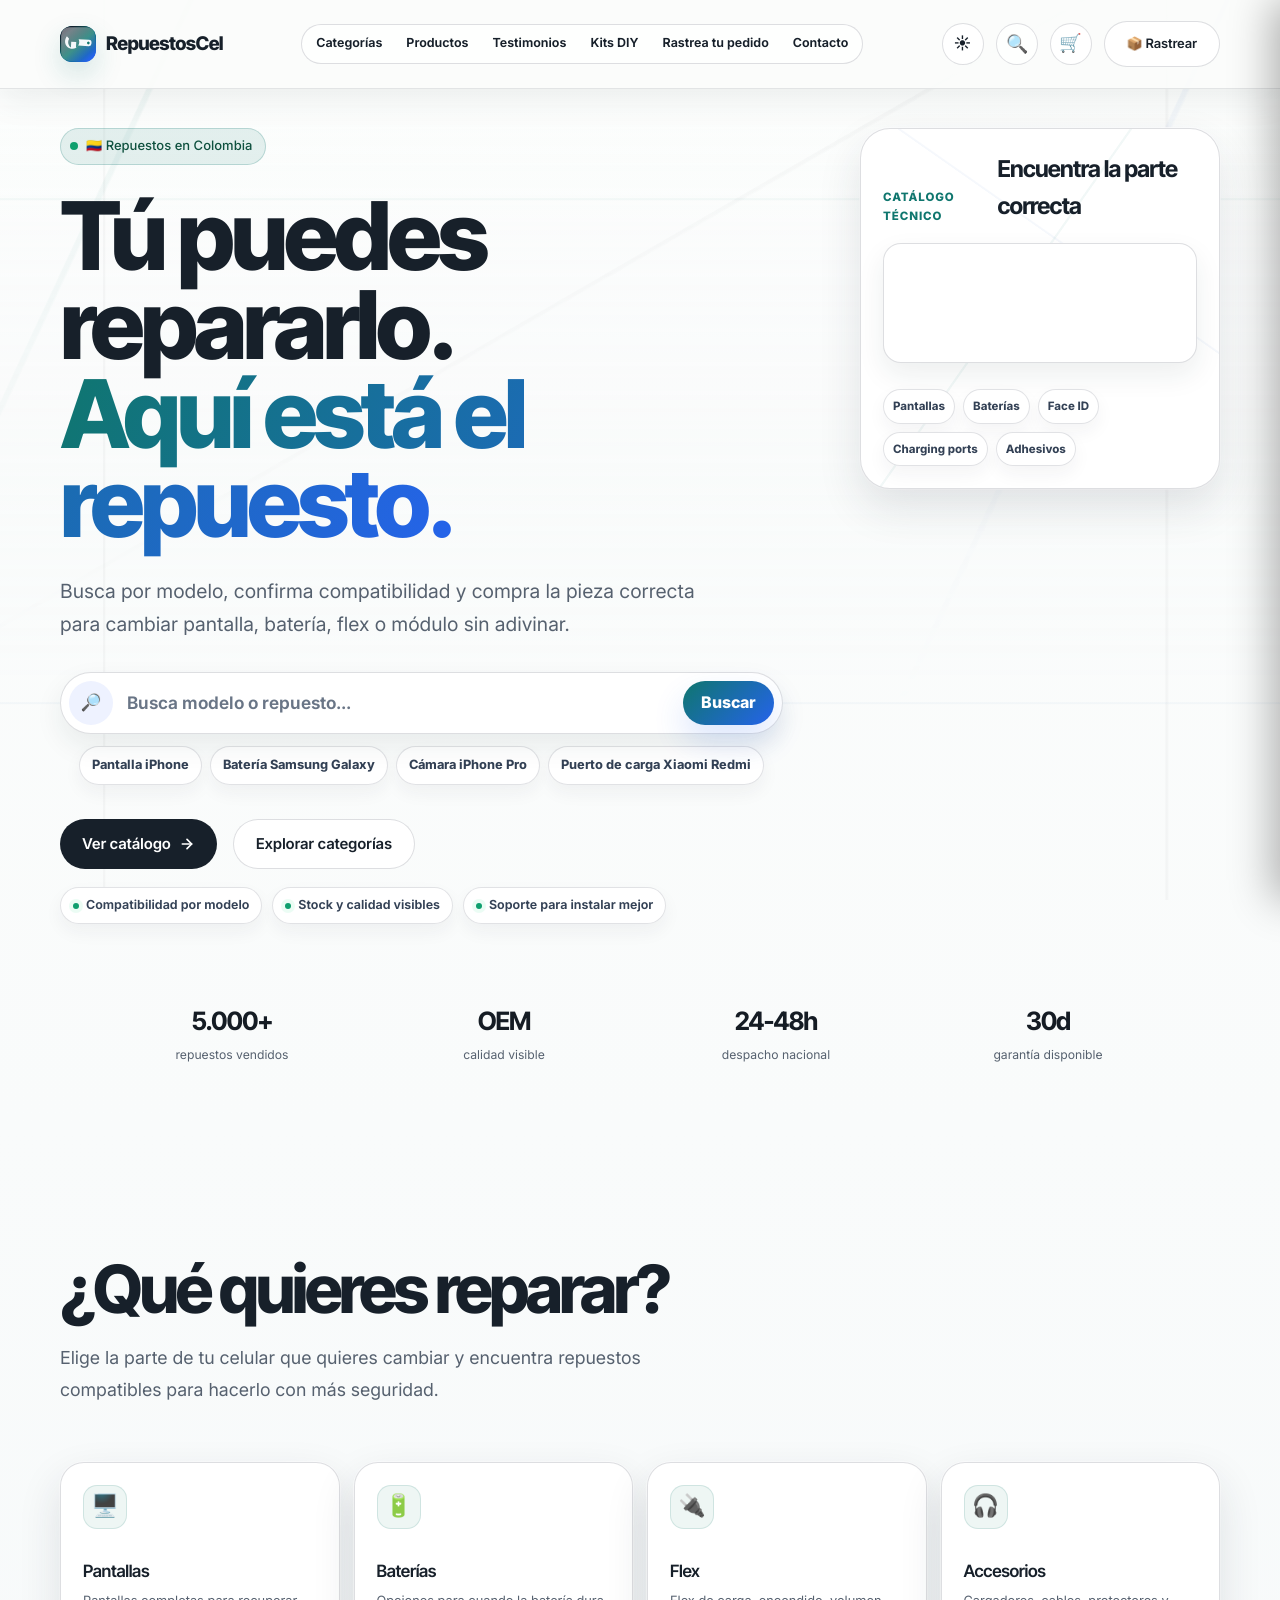
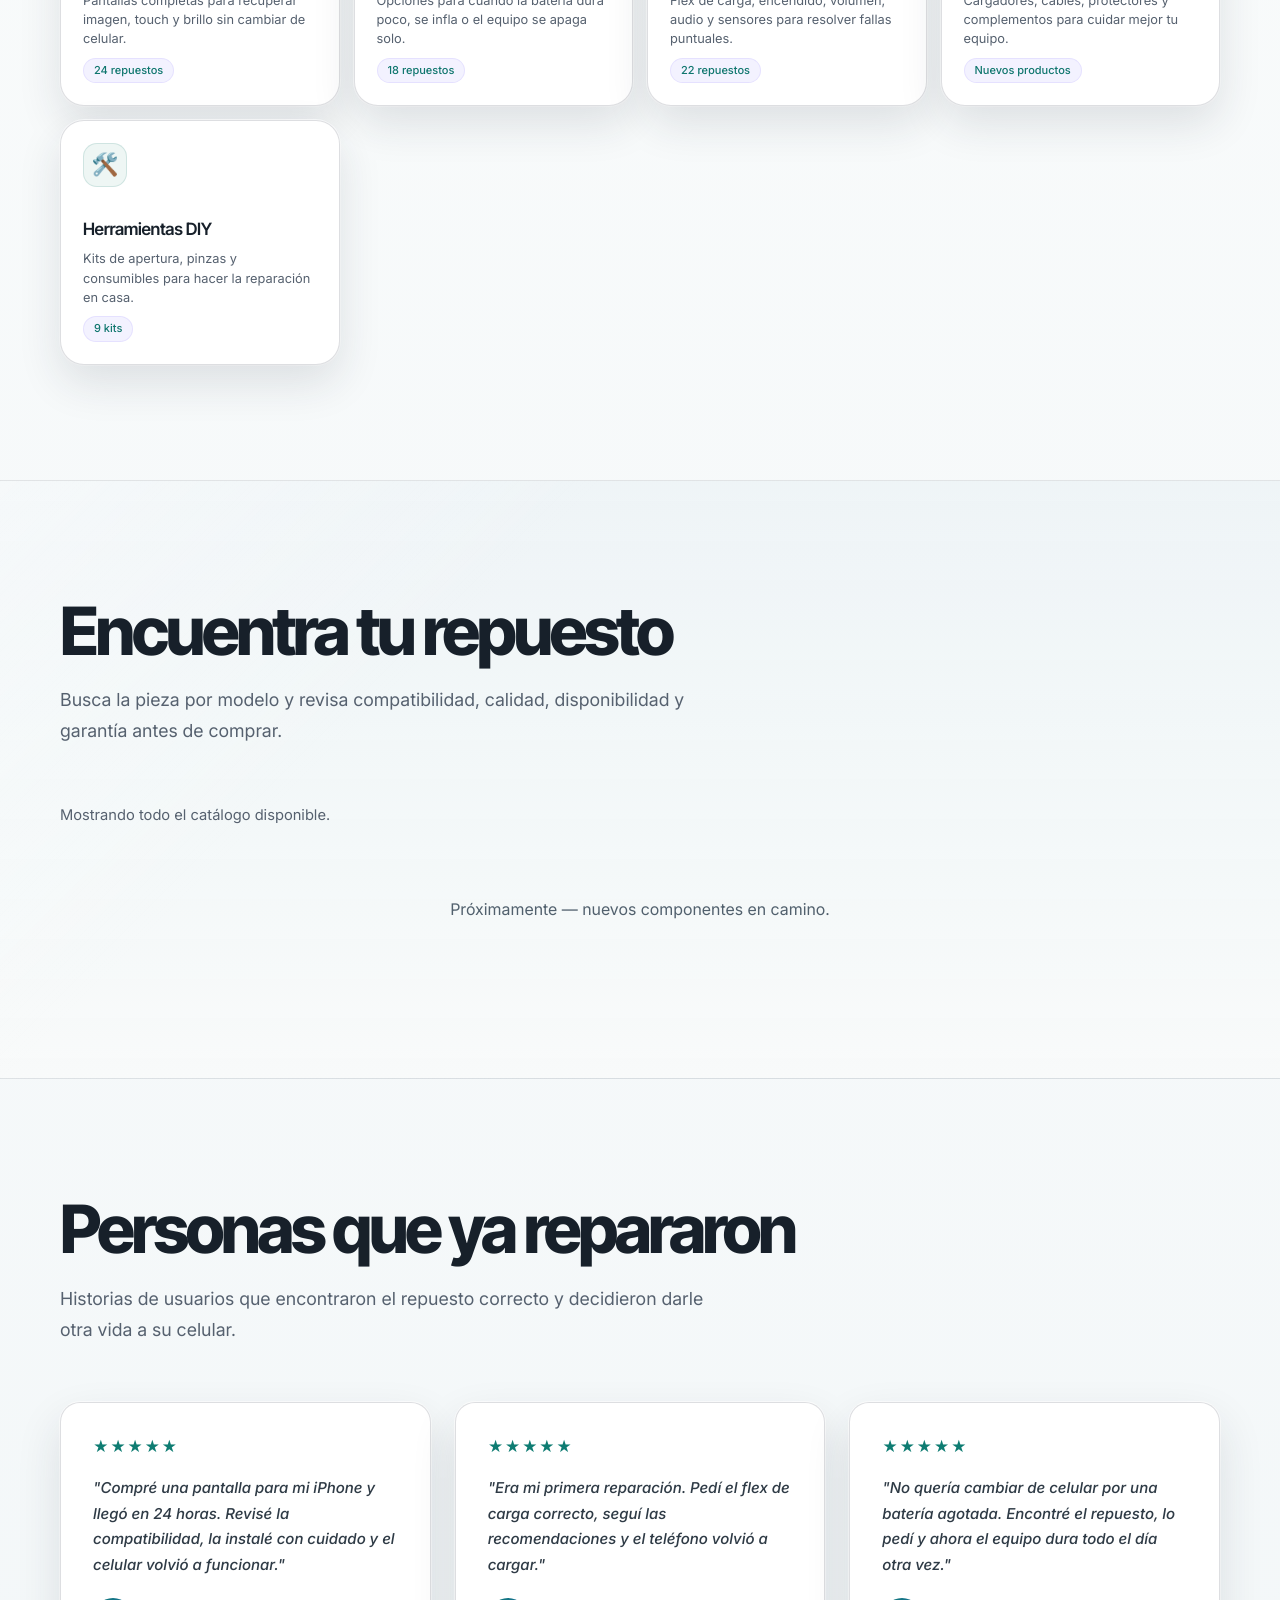
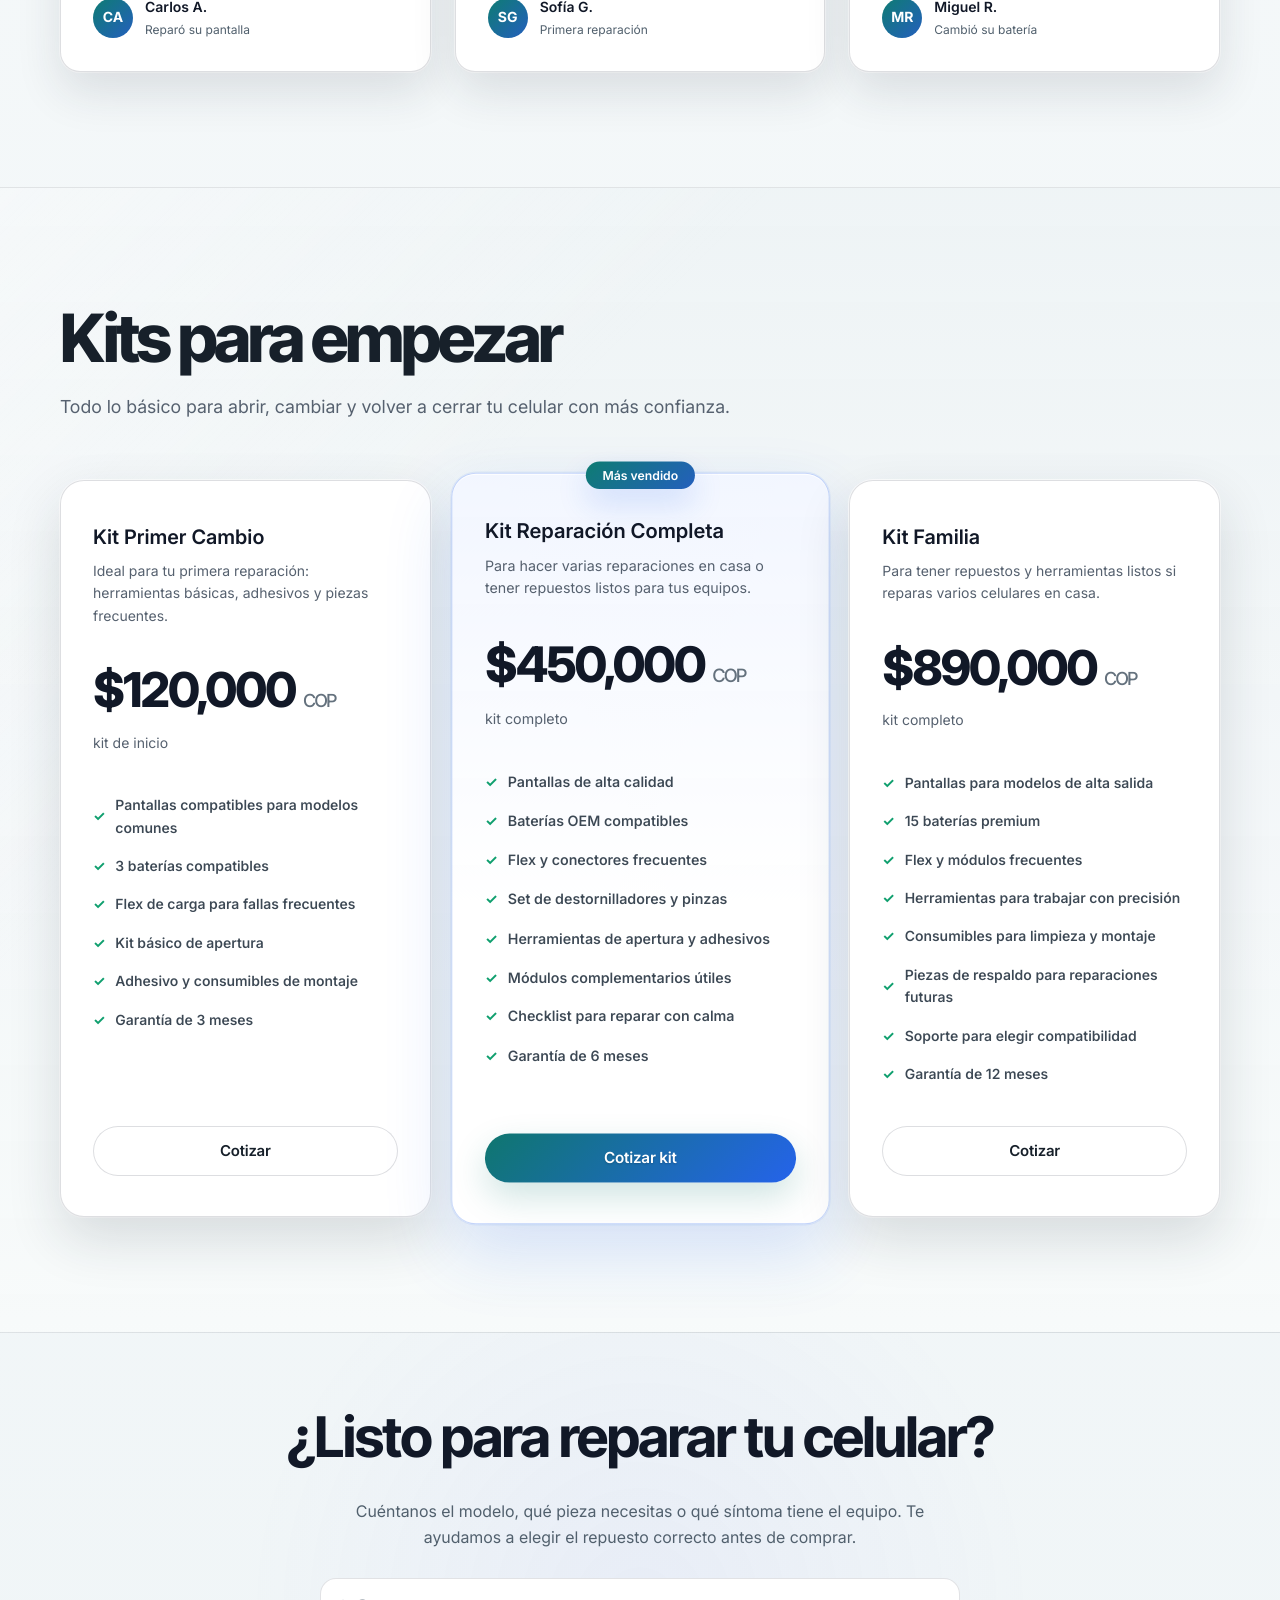
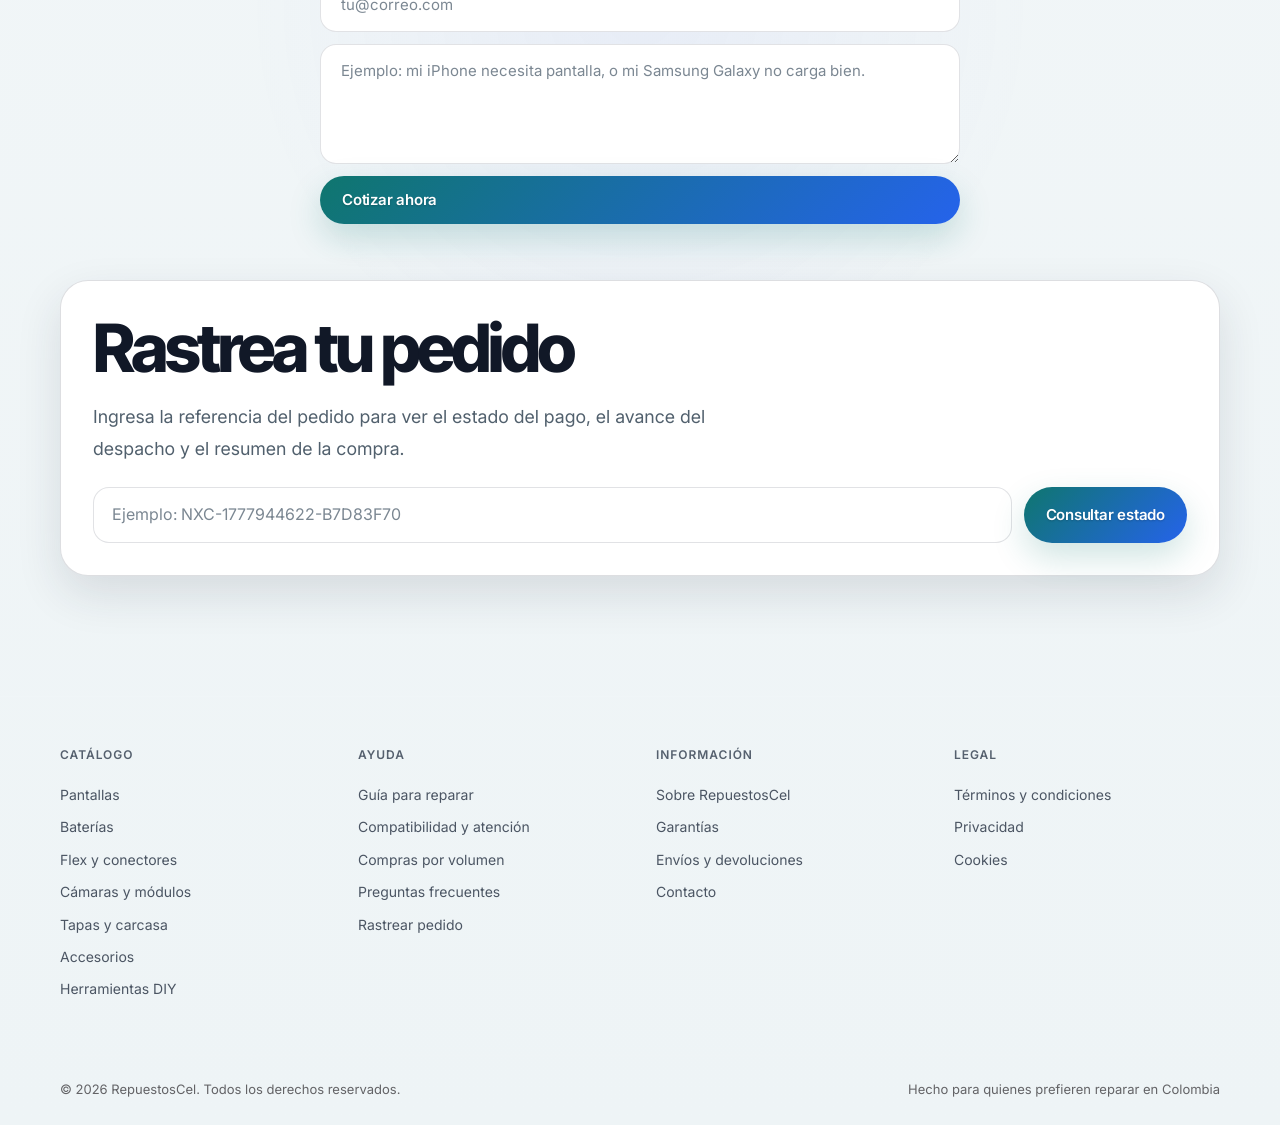
==== commit b8a778df: "Build functional footer information hub" ====
--- a/frontend/index.html
+++ b/frontend/index.html
@@ -3143,12 +3143,19 @@
     .footer-col a {
       display: block;
       font-size: 0.875rem;
-      color: #636366;
-      padding: 4px 0;
-      transition: color 160ms cubic-bezier(0.16, 1, 0.3, 1);
+      color: #a3a3ad;
+      padding: 5px 0;
+      width: fit-content;
+      transition: color 160ms cubic-bezier(0.16, 1, 0.3, 1), transform 160ms cubic-bezier(0.16, 1, 0.3, 1);
     }
     @media (hover: hover) and (pointer: fine) {
-      .footer-col a:hover { color: #f5f5f7; }
+      .footer-col a:hover { color: #f5f5f7; transform: translateX(2px); }
+    }
+    .footer-col a:focus-visible {
+      color: #fff;
+      outline: 2px solid #a5b4fc;
+      outline-offset: 4px;
+      border-radius: 4px;
     }
     .footer-bottom {
       display: flex;
@@ -3160,6 +3167,235 @@
       border-top: 1px solid rgba(255, 255, 255, 0.06);
       font-size: 0.8125rem;
       color: #636366;
+    }
+
+    /* ==============================
+       INFORMATION CENTER
+    ============================== */
+    #infoModal {
+      padding: clamp(10px, 2.2vw, 28px);
+    }
+    .info-modal {
+      position: relative;
+      width: min(100%, 1040px);
+      max-height: min(92dvh, 920px);
+      padding: 0;
+      overflow: hidden auto;
+      border-radius: 30px;
+      background: #0d0e16;
+      border-color: rgba(255,255,255,0.1);
+    }
+    .info-modal-toolbar {
+      position: sticky;
+      top: 0;
+      z-index: 5;
+      display: flex;
+      align-items: center;
+      justify-content: space-between;
+      gap: 16px;
+      min-height: 68px;
+      padding: 12px clamp(18px, 3vw, 34px);
+      background: rgba(13,14,22,0.9);
+      border-bottom: 1px solid rgba(255,255,255,0.08);
+      backdrop-filter: blur(18px);
+      -webkit-backdrop-filter: blur(18px);
+    }
+    .info-modal-brand {
+      display: inline-flex;
+      align-items: center;
+      gap: 10px;
+      color: #f5f5f7;
+      font-weight: 800;
+      letter-spacing: -0.02em;
+    }
+    .info-modal-brand-mark {
+      width: 30px;
+      height: 30px;
+      display: inline-grid;
+      place-items: center;
+      border-radius: 10px;
+      color: #07110f;
+      background: #78e7cf;
+      font-size: 0.8rem;
+      font-weight: 900;
+    }
+    .info-view {
+      padding: clamp(24px, 4.5vw, 56px);
+    }
+    .info-eyebrow {
+      margin-bottom: 12px;
+      color: #86efdc;
+      font-size: 0.75rem;
+      font-weight: 800;
+      letter-spacing: 0.12em;
+      text-transform: uppercase;
+    }
+    .info-heading {
+      max-width: 760px;
+      margin: 0 0 14px;
+      color: #f8fafc;
+      font-size: clamp(2rem, 5vw, 4.5rem);
+      line-height: 0.98;
+      letter-spacing: -0.06em;
+    }
+    .info-lede {
+      max-width: 760px;
+      margin: 0 0 clamp(24px, 4vw, 40px);
+      color: #b7bbc6;
+      font-size: clamp(1rem, 1.7vw, 1.2rem);
+      line-height: 1.7;
+    }
+    .info-banner {
+      width: 100%;
+      height: auto;
+      aspect-ratio: 16 / 8.98;
+      display: block;
+      margin: 0 0 clamp(26px, 4vw, 44px);
+      object-fit: cover;
+      border-radius: 24px;
+      border: 1px solid rgba(255,255,255,0.12);
+      background: #f5f5f3;
+    }
+    .info-content {
+      display: grid;
+      gap: 16px;
+    }
+    .info-card-grid {
+      display: grid;
+      grid-template-columns: repeat(2, minmax(0, 1fr));
+      gap: 12px;
+    }
+    .info-card,
+    .info-callout,
+    .info-faq details {
+      border: 1px solid rgba(255,255,255,0.09);
+      background: rgba(255,255,255,0.035);
+      border-radius: 18px;
+    }
+    .info-card {
+      padding: 20px;
+    }
+    .info-card strong,
+    .info-content h3 {
+      display: block;
+      margin: 0 0 8px;
+      color: #f5f5f7;
+      font-size: 1rem;
+    }
+    .info-card p,
+    .info-content > p,
+    .info-content li,
+    .info-callout p,
+    .info-faq details p {
+      margin: 0;
+      color: #b7bbc6;
+      line-height: 1.72;
+    }
+    .info-steps {
+      display: grid;
+      gap: 10px;
+      margin: 0;
+      padding: 0;
+      list-style: none;
+      counter-reset: repair-step;
+    }
+    .info-steps li {
+      position: relative;
+      min-height: 54px;
+      padding: 14px 16px 14px 62px;
+      border: 1px solid rgba(255,255,255,0.08);
+      border-radius: 16px;
+      background: rgba(255,255,255,0.025);
+      counter-increment: repair-step;
+    }
+    .info-steps li::before {
+      content: counter(repair-step, decimal-leading-zero);
+      position: absolute;
+      left: 16px;
+      top: 14px;
+      color: #86efdc;
+      font-size: 0.75rem;
+      font-weight: 900;
+      letter-spacing: 0.06em;
+    }
+    .info-callout {
+      padding: 20px;
+      border-color: rgba(251,191,36,0.24);
+      background: rgba(251,191,36,0.07);
+    }
+    .info-callout strong { color: #fde68a; }
+    .info-faq { display: grid; gap: 10px; }
+    .info-faq details { padding: 0 18px; }
+    .info-faq summary {
+      padding: 18px 28px 18px 0;
+      color: #f5f5f7;
+      font-weight: 700;
+      line-height: 1.4;
+      cursor: pointer;
+    }
+    .info-faq details p { padding: 0 0 18px; }
+    .info-actions {
+      display: flex;
+      flex-wrap: wrap;
+      gap: 10px;
+      margin-top: 28px;
+      padding-top: 24px;
+      border-top: 1px solid rgba(255,255,255,0.08);
+    }
+    .info-meta-note {
+      color: #8d929f;
+      font-size: 0.82rem;
+      line-height: 1.6;
+    }
+    html[data-theme="light"] body .footer-col a { color: #4b5563; }
+    html[data-theme="light"] body .footer-col a:hover { color: #0f172a; }
+    html[data-theme="light"] body .info-modal {
+      background: #fbfcfd;
+      border-color: rgba(15,23,42,0.14);
+    }
+    html[data-theme="light"] body .info-modal-toolbar {
+      background: rgba(251,252,253,0.92);
+      border-bottom-color: rgba(15,23,42,0.1);
+    }
+    html[data-theme="light"] body .info-modal-brand,
+    html[data-theme="light"] body .info-heading,
+    html[data-theme="light"] body .info-card strong,
+    html[data-theme="light"] body .info-content h3,
+    html[data-theme="light"] body .info-faq summary { color: #17202a; }
+    html[data-theme="light"] body .info-lede,
+    html[data-theme="light"] body .info-card p,
+    html[data-theme="light"] body .info-content > p,
+    html[data-theme="light"] body .info-content li,
+    html[data-theme="light"] body .info-callout p,
+    html[data-theme="light"] body .info-faq details p { color: #4b5563; }
+    html[data-theme="light"] body .info-card,
+    html[data-theme="light"] body .info-faq details,
+    html[data-theme="light"] body .info-steps li {
+      background: #fff;
+      border-color: rgba(15,23,42,0.12);
+    }
+    html[data-theme="light"] body .info-actions { border-top-color: rgba(15,23,42,0.1); }
+    html[data-theme="light"] body .info-callout {
+      background: #fffbeb;
+      border-color: #fde68a;
+    }
+    html[data-theme="light"] body .info-callout strong { color: #92400e; }
+    html[data-theme="light"] body .info-eyebrow,
+    html[data-theme="light"] body .info-steps li::before { color: #0f766e; }
+    @media (max-width: 680px) {
+      #infoModal { padding: 0; align-items: stretch; }
+      .info-modal {
+        width: 100%;
+        max-height: 100dvh;
+        min-height: 100dvh;
+        border: 0;
+        border-radius: 0;
+      }
+      .info-modal-toolbar { min-height: 62px; padding: 10px 16px; }
+      .info-view { padding: 24px 18px 40px; }
+      .info-card-grid { grid-template-columns: 1fr; }
+      .info-banner { border-radius: 16px; }
+      .info-actions .btn { width: 100%; justify-content: center; }
     }
 
         /* ==============================
@@ -6374,7 +6610,7 @@
   ============================ -->
   <nav class="navbar" id="navbar">
     <div class="container">
-      <a href="#" class="logo">
+      <a href="#inicio" class="logo">
         <span class="logo-icon"><img src="favicon.svg" alt="" aria-hidden="true" /></span>
         RepuestosCel
       </a>
@@ -6805,33 +7041,35 @@
     <div class="container">
       <div class="footer-grid">
         <div class="footer-col">
-          <h4>Productos</h4>
-          <a href="#">Pantallas</a>
-          <a href="#">Baterías</a>
-          <a href="#">Flex de Carga</a>
-          <a href="#">Herramientas</a>
-          <a href="#">Módulos</a>
-          <a href="#">Accesorios</a>
+          <h4>Catálogo</h4>
+          <a href="#productos" data-footer-category="pantallas">Pantallas</a>
+          <a href="#productos" data-footer-category="baterias">Baterías</a>
+          <a href="#productos" data-footer-category="flex-y-conectores">Flex y conectores</a>
+          <a href="#productos" data-footer-category="camaras-y-modulos">Cámaras y módulos</a>
+          <a href="#productos" data-footer-category="tapas-y-carcasa">Tapas y carcasa</a>
+          <a href="#productos" data-footer-category="accesorios">Accesorios</a>
+          <a href="#productos" data-footer-category="herramientas-diy">Herramientas DIY</a>
         </div>
         <div class="footer-col">
-          <h4>Empresa</h4>
-          <a href="#">Sobre RepuestosCel</a>
-          <a href="#">Guía para reparar</a>
-          <a href="#">Reposición por volumen</a>
-          <a href="#">Atención técnica</a>
+          <h4>Ayuda</h4>
+          <a href="#guia-para-reparar" data-info-page="guia">Guía para reparar</a>
+          <a href="#compatibilidad" data-info-page="compatibilidad">Compatibilidad y atención</a>
+          <a href="#compras-por-volumen" data-info-page="volumen">Compras por volumen</a>
+          <a href="#preguntas-frecuentes" data-info-page="faq">Preguntas frecuentes</a>
+          <a href="#rastrear-pedido">Rastrear pedido</a>
         </div>
         <div class="footer-col">
-          <h4>Soporte</h4>
-          <a href="#">FAQ</a>
-          <a href="#">Garantías</a>
-          <a href="#">Envíos</a>
-          <a href="#">Devoluciones</a>
+          <h4>Información</h4>
+          <a href="#sobre-repuestoscel" data-info-page="sobre">Sobre RepuestosCel</a>
+          <a href="#garantias" data-info-page="garantias">Garantías</a>
+          <a href="#envios-y-devoluciones" data-info-page="envios">Envíos y devoluciones</a>
+          <a href="#contacto">Contacto</a>
         </div>
         <div class="footer-col">
           <h4>Legal</h4>
-          <a href="#">Términos</a>
-          <a href="#">Privacidad</a>
-          <a href="#">Cookies</a>
+          <a href="#terminos" data-info-page="terminos">Términos y condiciones</a>
+          <a href="#privacidad" data-info-page="privacidad">Privacidad</a>
+          <a href="#cookies" data-info-page="cookies">Cookies</a>
         </div>
       </div>
       <div class="footer-bottom">
@@ -6840,6 +7078,19 @@
       </div>
     </div>
   </footer>
+
+  <!-- ============================
+       INFORMATION CENTER
+  ============================ -->
+  <div class="modal-overlay" id="infoModal" role="dialog" aria-modal="true" aria-hidden="true" aria-labelledby="infoModalTitle">
+    <article class="modal info-modal" tabindex="-1">
+      <div class="info-modal-toolbar">
+        <div class="info-modal-brand"><span class="info-modal-brand-mark" aria-hidden="true">RC</span> Centro de información</div>
+        <button class="modal-close" id="infoModalCloseBtn" type="button" aria-label="Cerrar información">✕</button>
+      </div>
+      <div class="info-view" id="infoModalContent"></div>
+    </article>
+  </div>
 
   <!-- ============================
        CART MODAL
@@ -8439,6 +8690,7 @@
       'flex-y-conectores': ['flex-y-conectores', 'flex', 'charging-ports'],
       'tapas-y-carcasa': ['tapas-y-carcasa', 'tapas', 'back-glass'],
       'herramientas-diy': ['herramientas-diy', 'herramientas'],
+      accesorios: ['accesorios'],
       adhesivos: ['adhesivos'],
     };
     const SEARCH_BRAND_RULES = [
@@ -9517,7 +9769,8 @@
 
       categories.sort().forEach((category) => {
         const chip = document.createElement('button');
-        chip.className = `filter-chip ${activeProductCategory === category ? 'active' : ''}`;
+        const activeCategorySet = CATEGORY_EQUIVALENTS[activeProductCategory] || [activeProductCategory];
+        chip.className = `filter-chip ${activeCategorySet.includes(category) ? 'active' : ''}`;
         chip.type = 'button';
         chip.textContent = `${getCategoryLabel(category)} (${counts[category] || 0})`;
         chip.addEventListener('click', () => {
@@ -9563,7 +9816,10 @@
       if (!grid) return;
 
       const products = activeProductCategory
-        ? storefrontProducts.filter((product) => product.category === activeProductCategory)
+        ? storefrontProducts.filter((product) => {
+            const acceptedCategories = CATEGORY_EQUIVALENTS[activeProductCategory] || [activeProductCategory];
+            return acceptedCategories.includes(product.category);
+          })
         : storefrontProducts.slice();
       const searchBase = activeSearchQuery ? products.slice() : products;
       const rankedSearch = rankedProductsForSearch(searchBase, activeSearchQuery);
@@ -9927,13 +10183,6 @@
         document.documentElement.dataset.visualTheme = String(siteSettings.visualTheme || 'unset');
       }
       if (hasExplicitThemePreference) return;
-      if (remoteSiteSettingsLoaded) {
-        const configuredMode = normalizeThemeMode(siteSettings.visualTheme, null);
-        if (configuredMode) {
-          applyThemeMode(configuredMode, { source: 'site-default' });
-          return;
-        }
-      }
       applyThemeMode('system', { source: 'system' });
     }
 
@@ -10117,12 +10366,271 @@
     });
 
     // ==============================
+    // FOOTER + INFORMATION CENTER
+    // ==============================
+    const INFORMATION_PAGES = {
+      sobre: {
+        eyebrow: 'Nuestra razón de ser',
+        title: 'Reparar antes que reemplazar.',
+        lede: 'RepuestosCel organiza repuestos y herramientas para que personas, técnicos y talleres puedan comparar mejor antes de comprar.',
+        content: `
+          <div class="info-card-grid">
+            <article class="info-card"><strong>Compatibilidad primero</strong><p>La marca no basta: revisa el modelo exacto, la variante y el tipo de pieza antes de elegir.</p></article>
+            <article class="info-card"><strong>Información clara</strong><p>Mostramos condición, calidad y disponibilidad cuando esos datos están confirmados para el producto.</p></article>
+            <article class="info-card"><strong>Herramientas adecuadas</strong><p>Una buena reparación también depende de preparar el equipo y trabajar sin forzar conectores ni flex.</p></article>
+            <article class="info-card"><strong>Más vida útil</strong><p>Una falla reparable no siempre tiene que terminar en un celular descartado.</p></article>
+          </div>
+          <p>Si no sabes qué pieza necesitas, envíanos la marca, el modelo exacto y el síntoma. Podemos orientarte para comparar opciones; esta ayuda remota no reemplaza el diagnóstico presencial de un técnico.</p>`,
+        action: { label: 'Consultar compatibilidad', target: '#contacto', message: 'Hola, necesito ayuda para confirmar la compatibilidad de un repuesto. Mi celular es: ' },
+        secondary: { label: 'Explorar catálogo', target: '#productos' }
+      },
+      guia: {
+        eyebrow: 'Guía de reparación',
+        title: 'Diagnostica. Verifica. Repara.',
+        lede: 'Una secuencia práctica para escoger la pieza correcta, preparar el equipo y reducir errores durante la instalación.',
+        banner: 'assets/info/repuestoscel-tu-puedes-repararlo-banner.webp',
+        bannerAlt: 'Pantalla, batería, flex de carga y destornillador sobre una retícula de trabajo con el mensaje Tú puedes repararlo.',
+        content: `
+          <ol class="info-steps">
+            <li><strong>Identifica el modelo exacto.</strong> Revisa Ajustes, la caja o el código impreso del equipo.</li>
+            <li><strong>Describe la falla.</strong> Imagen, touch, carga, batería, audio y encendido pueden necesitar piezas distintas.</li>
+            <li><strong>Compara compatibilidad y calidad.</strong> Revisa variante, condición, herramientas y garantía indicadas en la ficha.</li>
+            <li><strong>Prepara el equipo.</strong> Haz una copia de seguridad, apágalo, retira la SIM y despeja la superficie.</li>
+            <li><strong>No fuerces conectores.</strong> Ordena tornillos y evita doblar flex o perforar baterías.</li>
+            <li><strong>Prueba antes de sellar.</strong> Verifica imagen, touch, carga, cámaras y audio antes del cierre final.</li>
+          </ol>
+          <aside class="info-callout"><strong>Detente si hay riesgo.</strong><p>Una batería inflada, calor anormal, humedad o una reparación con microsoldadura requieren la atención de un técnico calificado.</p></aside>`,
+        action: { label: 'Buscar el repuesto', target: '#productos' },
+        secondary: { label: 'Pedir orientación', target: '#contacto', message: 'Hola, quiero orientación antes de empezar una reparación. El equipo y la falla son: ' }
+      },
+      compatibilidad: {
+        eyebrow: 'Antes de comprar',
+        title: 'Confirma la pieza con más contexto.',
+        lede: 'Podemos ayudarte a revisar modelo, variante y tipo de repuesto antes de que completes la compra.',
+        content: `
+          <div class="info-card-grid">
+            <article class="info-card"><strong>1. Equipo</strong><p>Marca, nombre del modelo y código de variante si está disponible.</p></article>
+            <article class="info-card"><strong>2. Síntoma</strong><p>Explica qué dejó de funcionar y cuándo empezó la falla.</p></article>
+            <article class="info-card"><strong>3. Evidencia</strong><p>Incluye fotos del equipo, conector o pieza cuando sea posible.</p></article>
+            <article class="info-card"><strong>4. Objetivo</strong><p>Cuéntanos si vas a instalarlo tú o si trabajará un técnico.</p></article>
+          </div>
+          <p>La orientación remota ayuda a reducir errores de compatibilidad, pero no constituye un diagnóstico definitivo ni garantiza el resultado de una instalación.</p>`,
+        action: { label: 'Consultar compatibilidad', target: '#contacto', message: 'Hola, necesito confirmar una pieza. Marca, modelo exacto y síntoma: ' },
+        secondary: { label: 'Ver categorías', target: '#productos' }
+      },
+      volumen: {
+        eyebrow: 'Talleres y negocios',
+        title: 'Cotiza varias reparaciones en una sola conversación.',
+        lede: 'Comparte una lista clara y te respondemos con disponibilidad, compatibilidad y condiciones confirmadas para esa cotización.',
+        content: `
+          <div class="info-card-grid">
+            <article class="info-card"><strong>Modelos y piezas</strong><p>Especifica la variante de cada equipo y el repuesto que necesitas.</p></article>
+            <article class="info-card"><strong>Cantidades</strong><p>Indica unidades por referencia para revisar inventario y alternativas.</p></article>
+            <article class="info-card"><strong>Destino</strong><p>Incluye ciudad o municipio para estimar la operación de entrega.</p></article>
+            <article class="info-card"><strong>Fecha estimada</strong><p>Cuéntanos cuándo planeas comprar para organizar la propuesta.</p></article>
+          </div>
+          <aside class="info-callout"><strong>Cotización verificable</strong><p>Precios, inventario, tiempos y condiciones se confirman individualmente en cada propuesta.</p></aside>`,
+        action: { label: 'Solicitar cotización por volumen', target: '#contacto', message: 'Hola, necesito una cotización por volumen. Mi lista de modelos, piezas y cantidades es: ' }
+      },
+      faq: {
+        eyebrow: 'Preguntas frecuentes',
+        title: 'Respuestas antes de comprar.',
+        lede: 'Lo esencial sobre compatibilidad, inventario, entrega, instalación y seguimiento.',
+        content: `
+          <div class="info-faq">
+            <details><summary>¿Cómo confirmo que una pieza es compatible?</summary><p>Compara el modelo exacto y la variante con la ficha. Si tienes dudas, contáctanos antes de comprar.</p></details>
+            <details><summary>¿Qué significan las calidades publicadas?</summary><p>Cada ficha indica calidad o condición cuando está disponible. Las etiquetas pueden variar según el fabricante; consulta antes de elegir.</p></details>
+            <details><summary>¿El inventario mostrado está disponible?</summary><p>El sitio muestra la disponibilidad conocida. El inventario se confirma al procesar el pedido o la cotización.</p></details>
+            <details><summary>¿Cuánto tarda el envío?</summary><p>El checkout calcula una estimación según departamento y ciudad. El tiempo final puede variar por cobertura y operación del transportador.</p></details>
+            <details><summary>¿Cómo rastreo mi pedido?</summary><p>Usa la referencia recibida después de comprar en la sección Rastrear pedido.</p></details>
+            <details><summary>¿Puedo instalar el repuesto en casa?</summary><p>Depende de la reparación y tu experiencia. Baterías dañadas, humedad y microsoldadura deben ser atendidas por un técnico.</p></details>
+            <details><summary>¿Qué métodos de pago existen?</summary><p>El checkout muestra los métodos habilitados al momento de comprar y sus condiciones cuando apliquen.</p></details>
+          </div>`,
+        action: { label: 'Hacer otra pregunta', target: '#contacto', message: 'Hola, tengo una pregunta antes de comprar: ' },
+        secondary: { label: 'Rastrear pedido', target: '#rastrear-pedido' }
+      },
+      garantias: {
+        eyebrow: 'Soporte posventa',
+        title: 'Revisamos cada caso con la evidencia correcta.',
+        lede: 'La duración y las condiciones de garantía pueden variar según el producto; consúltalas en su ficha o cotización.',
+        content: `
+          <div class="info-card-grid">
+            <article class="info-card"><strong>Conserva la referencia</strong><p>La referencia del pedido nos permite ubicar la compra y el producto exacto.</p></article>
+            <article class="info-card"><strong>Documenta la falla</strong><p>Envía una descripción clara y, cuando sea posible, fotografías o video.</p></article>
+            <article class="info-card"><strong>Evita continuar</strong><p>Si sospechas que la pieza llegó defectuosa, detén la instalación y solicita orientación.</p></article>
+            <article class="info-card"><strong>Evaluación técnica</strong><p>La cobertura puede requerir revisión del estado de la pieza y de su instalación.</p></article>
+          </div>
+          <p>Golpes, humedad, conectores o flex rotos, instalación incorrecta o modificaciones posteriores pueden afectar la cobertura según el caso, sin limitar los derechos reconocidos por la legislación colombiana.</p>`,
+        action: { label: 'Solicitar revisión', target: '#contacto', message: 'Hola, quiero solicitar una revisión de garantía. Referencia del pedido y descripción de la falla: ' },
+        secondary: { label: 'Rastrear pedido', target: '#rastrear-pedido' }
+      },
+      envios: {
+        eyebrow: 'Entrega y posventa',
+        title: 'Envíos y devoluciones, sin letra pequeña improvisada.',
+        lede: 'El checkout muestra costo y entrega estimada según el destino. Los tiempos pueden cambiar por cobertura o novedades del transportador.',
+        content: `
+          <div class="info-card-grid">
+            <article class="info-card"><strong>Antes de confirmar</strong><p>Verifica dirección, municipio, teléfono y producto. La dirección escrita es la referencia principal; el mapa solo ayuda a ubicarla.</p></article>
+            <article class="info-card"><strong>Durante la entrega</strong><p>Guarda la referencia del pedido para consultar el avance y la información disponible del despacho.</p></article>
+            <article class="info-card"><strong>Antes de devolver</strong><p>Contacta a soporte con la referencia y el motivo. No envíes una pieza sin recibir instrucciones.</p></article>
+            <article class="info-card"><strong>Revisión del producto</strong><p>El estado, empaque, accesorios e instalación pueden requerir evaluación según el caso.</p></article>
+          </div>
+          <p>Los cambios, retractos y devoluciones se atienden en los casos y plazos establecidos por la ley colombiana y por la condición particular del producto.</p>`,
+        action: { label: 'Rastrear pedido', target: '#rastrear-pedido' },
+        secondary: { label: 'Hablar con soporte', target: '#contacto', message: 'Hola, necesito ayuda con un envío o devolución. Mi referencia y el caso son: ' }
+      },
+      terminos: {
+        eyebrow: 'Legal',
+        title: 'Términos y condiciones.',
+        lede: 'Al comprar confirmas que revisaste producto, variante, compatibilidad, cantidades, precio y datos de entrega.',
+        content: `
+          <div class="info-prose">
+            <h3>Uso de la tienda</h3><p>La información suministrada debe ser veraz y suficiente para procesar el pedido. Precios se muestran en COP y la disponibilidad se confirma durante el proceso de compra.</p>
+            <h3>Confirmación y pago</h3><p>El pedido se considera confirmado cuando el pago sea aprobado o, en pago contra entrega, cuando cobertura y datos hayan sido validados. Los pagos electrónicos pueden ser procesados por proveedores externos.</p>
+            <h3>Compatibilidad y entrega</h3><p>Revisa las variantes antes de comprar. Las fechas de entrega son estimadas y pueden cambiar por cobertura o novedades operativas.</p>
+            <h3>Garantías y devoluciones</h3><p>Cada caso se atiende según el producto, su condición y la legislación colombiana aplicable. Nada en estos términos limita los derechos del consumidor.</p>
+            <p class="info-meta-note">Este resumen facilita la lectura de las condiciones operativas de la tienda y debe complementarse con la identificación legal y datos de vigencia del comercio.</p>
+          </div>`,
+        action: { label: 'Resolver una duda', target: '#contacto', message: 'Hola, tengo una consulta sobre los términos de compra: ' }
+      },
+      privacidad: {
+        eyebrow: 'Legal',
+        title: 'Privacidad y tratamiento de datos.',
+        lede: 'Usamos los datos necesarios para gestionar compras, entregas, soporte, prevención de fraude y obligaciones legales.',
+        content: `
+          <div class="info-prose">
+            <h3>Datos que intervienen</h3><p>Esto puede incluir nombre, datos de contacto, dirección, pedidos, estado del pago e interacciones con soporte.</p>
+            <h3>Proveedores necesarios</h3><p>Los datos pueden compartirse con pasarelas de pago, transportadores y proveedores tecnológicos cuando sea necesario para prestar el servicio.</p>
+            <h3>Tus solicitudes</h3><p>Puedes solicitar consulta, actualización, corrección, supresión o revocación de autorización cuando corresponda escribiendo a soporte@repuestoscel.com.</p>
+            <p class="info-meta-note">La versión legal definitiva debe incluir responsable del tratamiento, identificación, domicilio, vigencia y tiempos de conservación.</p>
+          </div>`,
+        action: { label: 'Contactar sobre mis datos', target: '#contacto', message: 'Hola, tengo una solicitud relacionada con mis datos personales: ' }
+      },
+      cookies: {
+        eyebrow: 'Preferencias del sitio',
+        title: 'Cookies y almacenamiento local.',
+        lede: 'La tienda recuerda algunas preferencias para que el carrito y la experiencia funcionen entre visitas.',
+        content: `
+          <div class="info-card-grid">
+            <article class="info-card"><strong>Tema visual</strong><p>El navegador guarda si elegiste sistema, modo claro o modo oscuro.</p></article>
+            <article class="info-card"><strong>Carrito</strong><p>Los productos seleccionados pueden conservarse localmente para facilitar la compra.</p></article>
+            <article class="info-card"><strong>Compra reciente</strong><p>La referencia puede guardarse para facilitar una consulta posterior.</p></article>
+            <article class="info-card"><strong>Servicios externos</strong><p>Mapas, pagos o transportadores pueden usar sus propias tecnologías cuando interactúas con ellos.</p></article>
+          </div>
+          <p>Puedes borrar estos datos desde la configuración del navegador. Si se incorporan tecnologías no esenciales, deberán solicitar consentimiento cuando corresponda.</p>`,
+        action: { label: 'Consultar privacidad', target: '#contacto', message: 'Hola, tengo una pregunta sobre cookies o privacidad: ' }
+      }
+    };
+
+    let lastInfoTrigger = null;
+
+    function infoActionMarkup(action, secondary = false) {
+      if (!action) return '';
+      const className = secondary ? 'btn btn-secondary' : 'btn btn-gradient';
+      return `<button type="button" class="${className}" data-info-target="${action.target}" data-info-message="${action.message || ''}">${action.label}</button>`;
+    }
+
+    function openInfoPage(slug, trigger) {
+      const page = INFORMATION_PAGES[slug];
+      const modal = document.getElementById('infoModal');
+      const content = document.getElementById('infoModalContent');
+      if (!page || !modal || !content) return;
+      lastInfoTrigger = trigger || document.activeElement;
+      content.innerHTML = `
+        <div class="info-eyebrow">${page.eyebrow}</div>
+        <h2 class="info-heading" id="infoModalTitle">${page.title}</h2>
+        <p class="info-lede">${page.lede}</p>
+        ${page.banner ? `<img class="info-banner" src="${page.banner}" alt="${page.bannerAlt}" width="1920" height="1077">` : ''}
+        <div class="info-content">${page.content}</div>
+        <div class="info-actions">${infoActionMarkup(page.action)}${infoActionMarkup(page.secondary, true)}</div>`;
+      modal.classList.add('open');
+      modal.setAttribute('aria-hidden', 'false');
+      document.body.classList.add('modal-open');
+      modal.querySelector('.info-modal')?.scrollTo({ top: 0 });
+      requestAnimationFrame(() => document.getElementById('infoModalCloseBtn')?.focus());
+    }
+
+    function closeInfoModal(options = {}) {
+      const modal = document.getElementById('infoModal');
+      if (!modal?.classList.contains('open')) return;
+      modal.classList.remove('open');
+      modal.setAttribute('aria-hidden', 'true');
+      if (!document.querySelector('.modal-overlay.open')) document.body.classList.remove('modal-open');
+      if (options.restoreFocus !== false && lastInfoTrigger instanceof HTMLElement) lastInfoTrigger.focus();
+    }
+
+    function goToInfoTarget(target, message = '') {
+      closeInfoModal({ restoreFocus: false });
+      if (message) {
+        const messageInput = document.getElementById('messageInput');
+        if (messageInput) messageInput.value = message;
+      }
+      requestAnimationFrame(() => {
+        const destination = document.querySelector(target);
+        destination?.scrollIntoView({ behavior: preferredScrollBehavior(), block: 'start' });
+        if (message && target === '#contacto') document.getElementById('messageInput')?.focus({ preventScroll: true });
+      });
+    }
+
+    document.querySelectorAll('[data-footer-category]').forEach((link) => {
+      link.addEventListener('click', (event) => {
+        event.preventDefault();
+        activeProductCategory = link.dataset.footerCategory || '';
+        activeSearchQuery = '';
+        currentPage = 1;
+        const searchInput = document.getElementById('searchInput');
+        if (searchInput) searchInput.value = '';
+        renderStorefrontProducts();
+        document.getElementById('productos')?.scrollIntoView({ behavior: preferredScrollBehavior(), block: 'start' });
+      });
+    });
+
+    document.querySelectorAll('[data-info-page]').forEach((link) => {
+      link.addEventListener('click', (event) => {
+        event.preventDefault();
+        openInfoPage(link.dataset.infoPage, link);
+      });
+    });
+
+    document.getElementById('infoModalCloseBtn')?.addEventListener('click', () => closeInfoModal());
+    document.getElementById('infoModal')?.addEventListener('click', (event) => {
+      if (event.target === event.currentTarget) closeInfoModal();
+    });
+    document.getElementById('infoModalContent')?.addEventListener('click', (event) => {
+      const action = event.target.closest('[data-info-target]');
+      if (!action) return;
+      goToInfoTarget(action.dataset.infoTarget, action.dataset.infoMessage || '');
+    });
+    document.addEventListener('keydown', (event) => {
+      const modal = document.getElementById('infoModal');
+      if (!modal?.classList.contains('open')) return;
+      if (event.key === 'Escape') {
+        event.preventDefault();
+        closeInfoModal();
+        return;
+      }
+      if (event.key !== 'Tab') return;
+      const focusable = [...modal.querySelectorAll('button, a[href], summary, [tabindex]:not([tabindex="-1"])')]
+        .filter((element) => !element.hasAttribute('disabled') && element.offsetParent !== null);
+      if (!focusable.length) return;
+      const first = focusable[0];
+      const last = focusable[focusable.length - 1];
+      if (event.shiftKey && document.activeElement === first) {
+        event.preventDefault();
+        last.focus();
+      } else if (!event.shiftKey && document.activeElement === last) {
+        event.preventDefault();
+        first.focus();
+      }
+    });
+
+    // ==============================
     // SMOOTH SCROLL FOR NAV LINKS
     // ==============================
     document.querySelectorAll('a[href^="#"]').forEach(anchor => {
       anchor.addEventListener('click', function (e) {
         const href = this.getAttribute('href');
-        if (!href || href === '#carrito') return;
+        if (!href || href === '#' || href === '#carrito') return;
         const target = document.querySelector(href);
         if (!target) return;
         e.preventDefault();
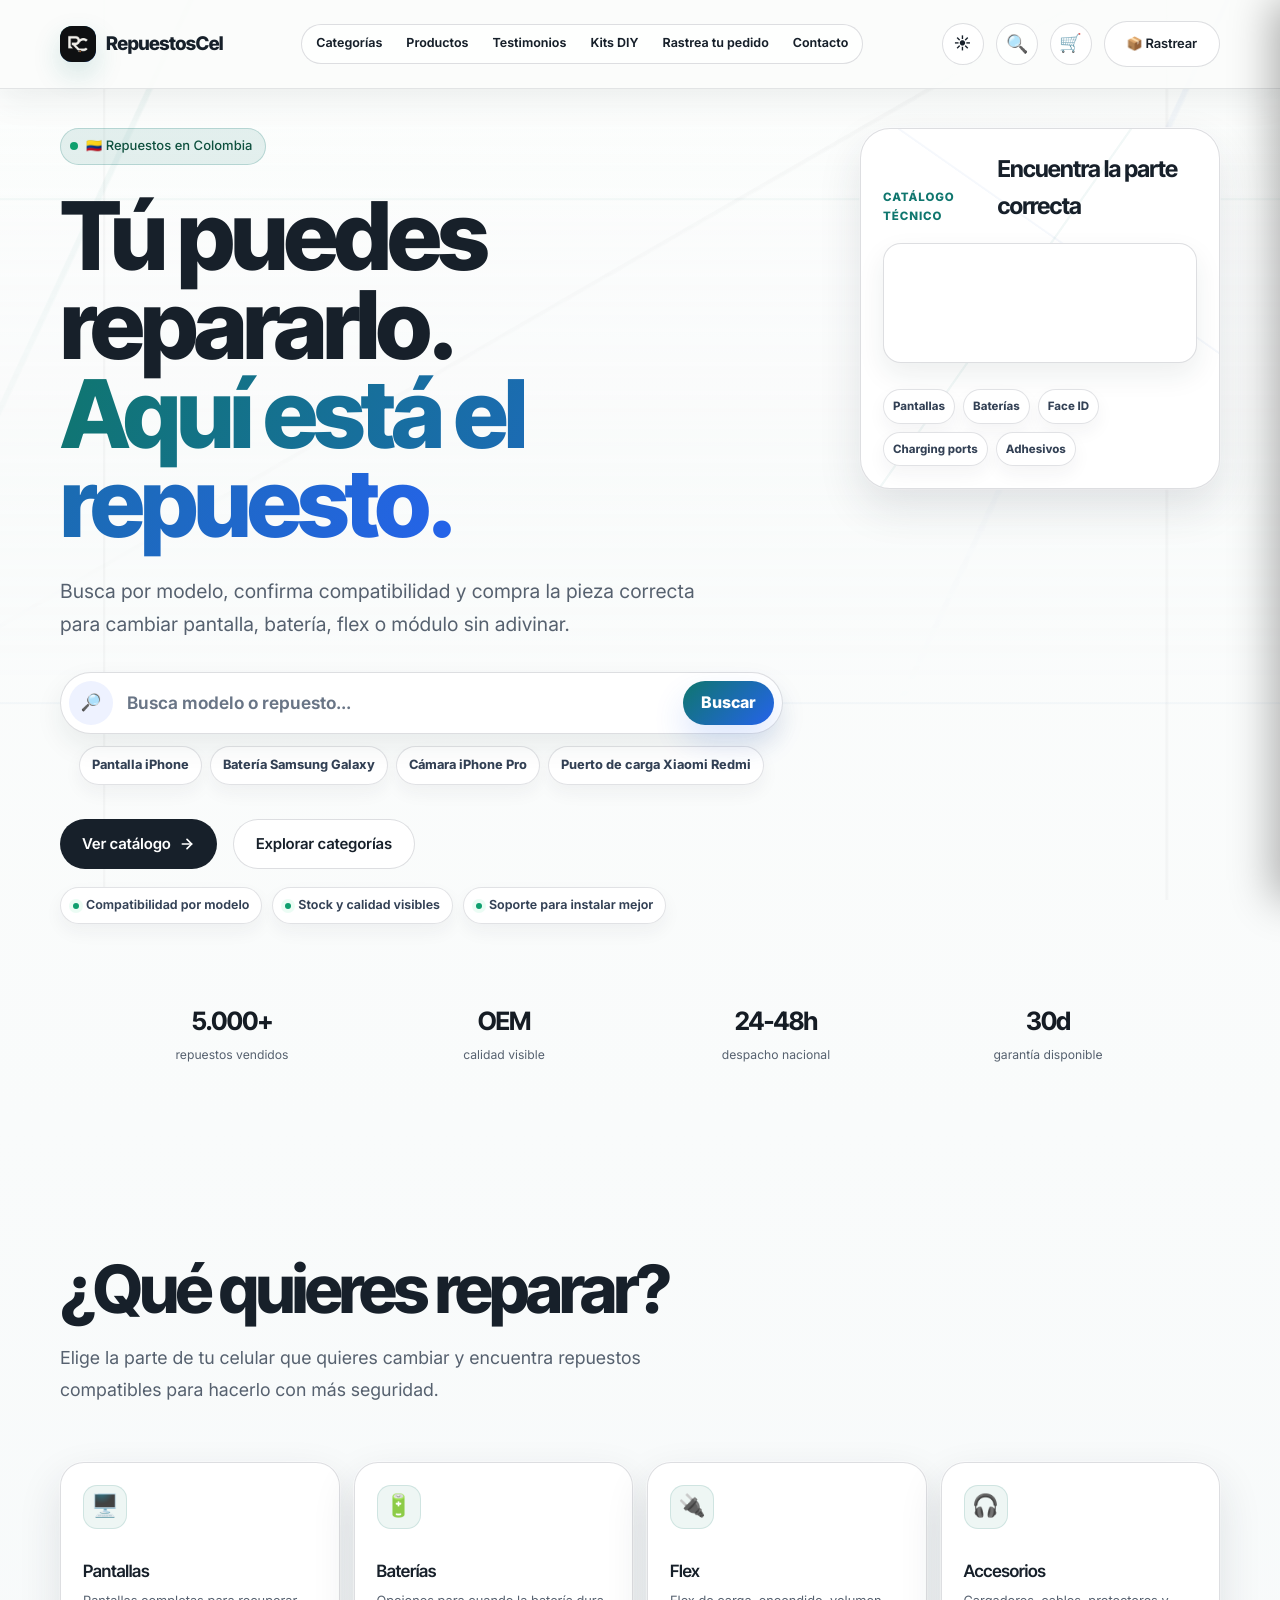
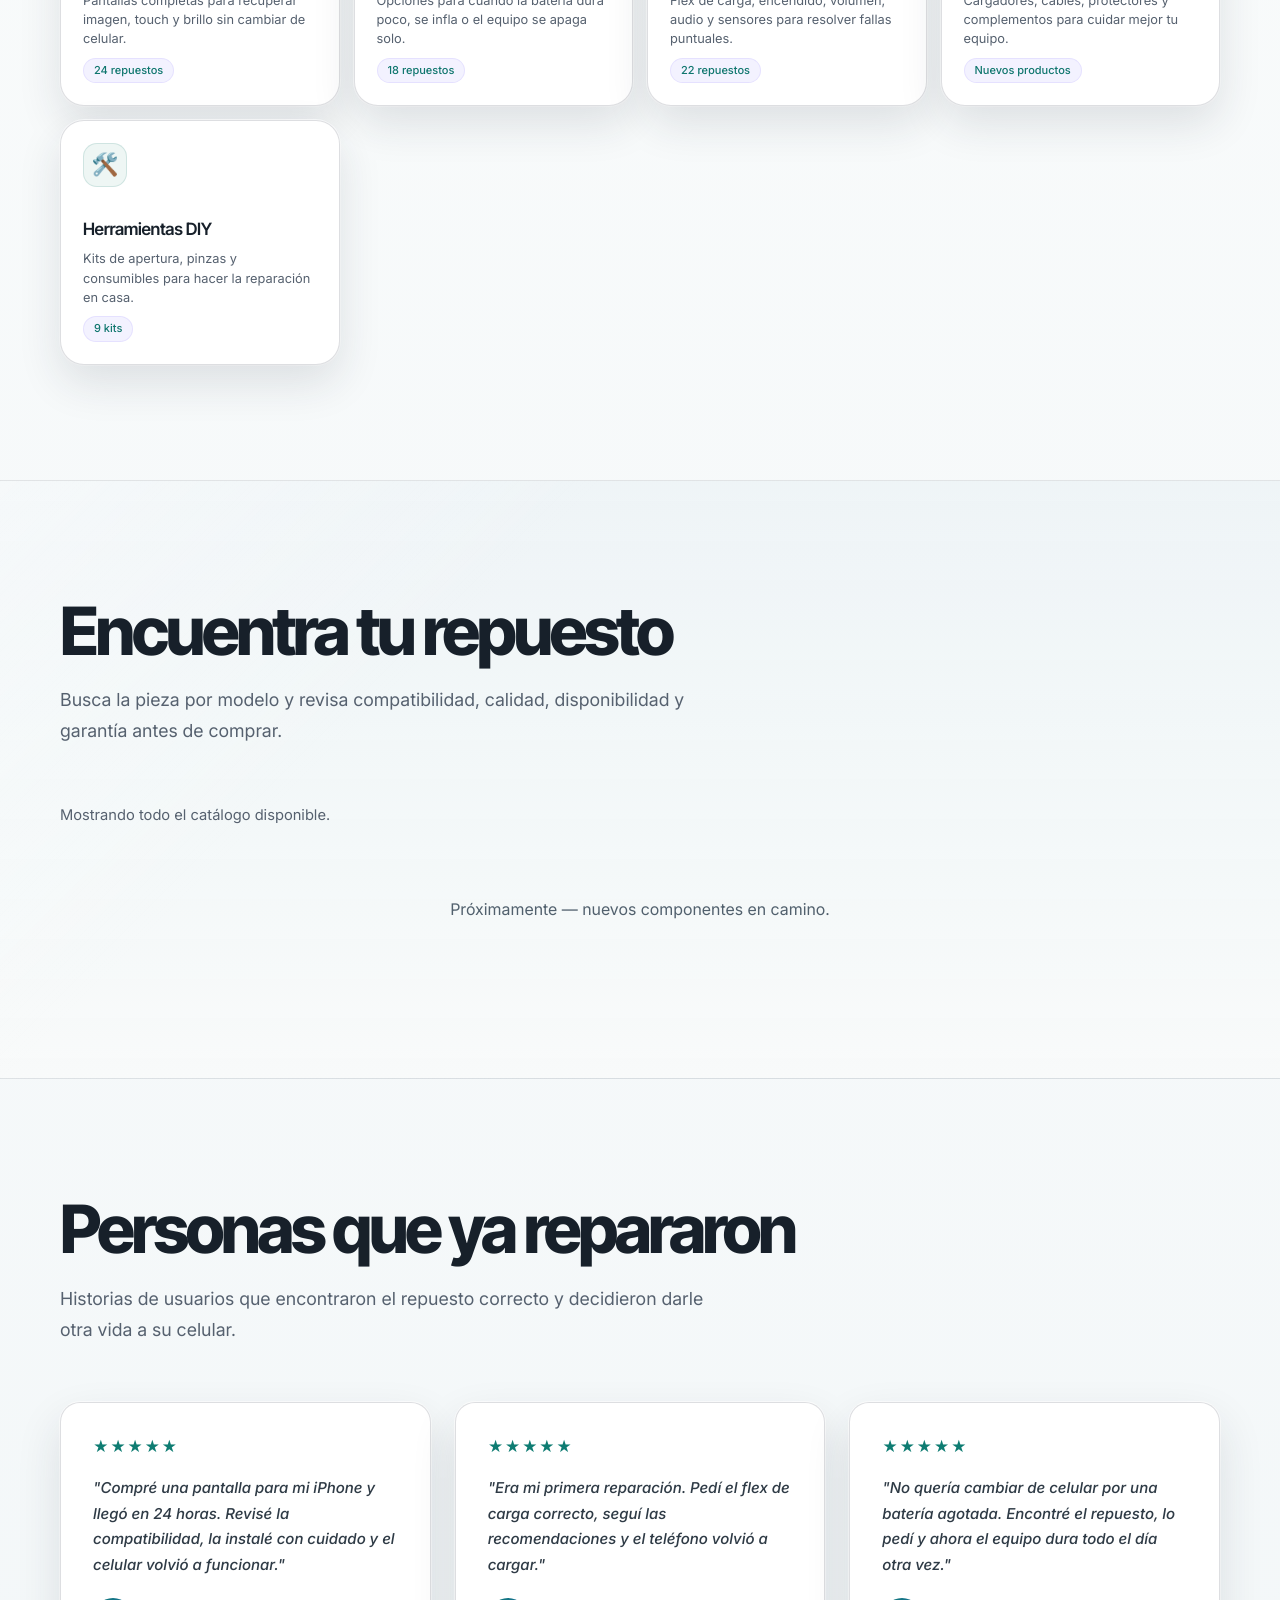
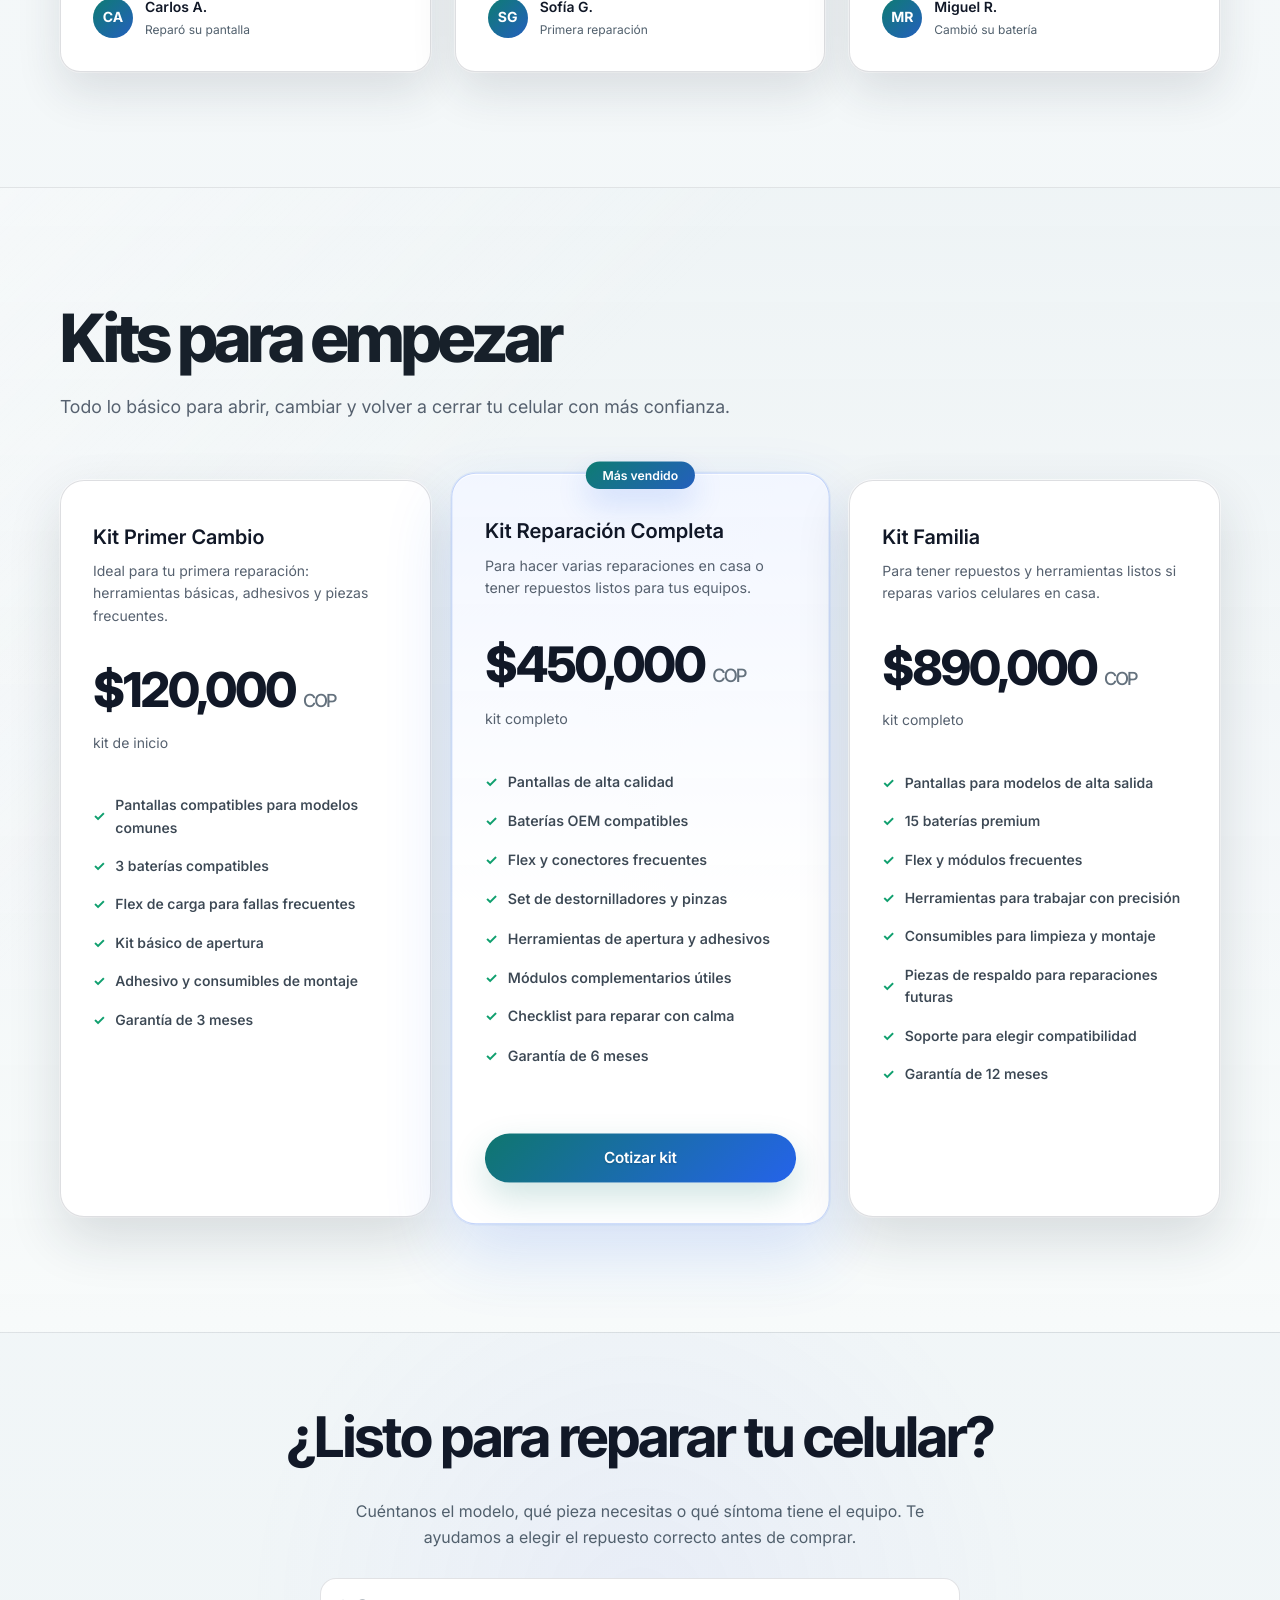
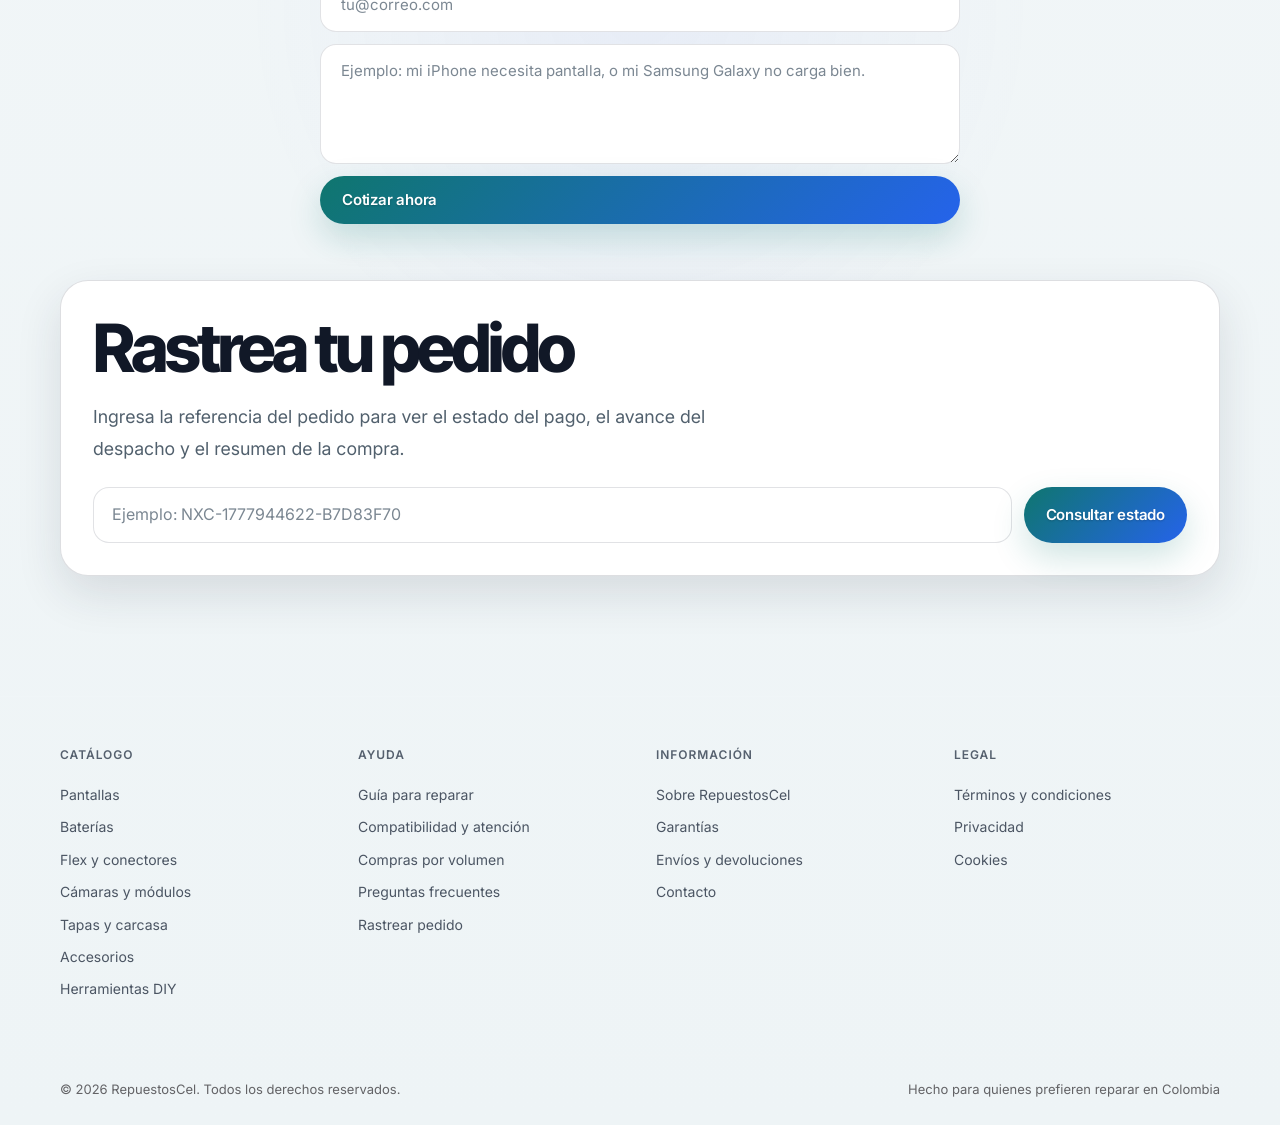
==== commit c793525f: "feat: publish generated RepuestosCel favicon" ====
--- a/frontend/index.html
+++ b/frontend/index.html
@@ -9,8 +9,9 @@
   <meta name="keywords" content="repuestos celulares colombia, reparar celular, pantallas iPhone, baterías Samsung, kit reparación, flex carga, RepuestosCel" />
   <meta name="robots" content="index, follow" />
   <link rel="canonical" href="https://d1ag0uf6e1dp20.cloudfront.net/" />
-  <link rel="icon" type="image/svg+xml" href="favicon.svg" />
-  <link rel="apple-touch-icon" href="favicon.svg" />
+  <link rel="icon" type="image/png" sizes="32x32" href="favicon-32.png" />
+  <link rel="shortcut icon" href="favicon.ico" />
+  <link rel="apple-touch-icon" sizes="180x180" href="apple-touch-icon.png" />
   <!-- Open Graph -->
   <meta property="og:title" content="RepuestosCel — Repuestos para Celulares en Colombia" />
   <meta property="og:description" content="Pantallas, baterías, flex, cámaras, tapas y herramientas DIY. Envíos 24-48h a toda Colombia." />
@@ -6611,7 +6612,7 @@
   <nav class="navbar" id="navbar">
     <div class="container">
       <a href="#inicio" class="logo">
-        <span class="logo-icon"><img src="favicon.svg" alt="" aria-hidden="true" /></span>
+        <span class="logo-icon"><img src="favicon-192.png" alt="" aria-hidden="true" /></span>
         RepuestosCel
       </a>
       <div class="nav-links" id="navLinks">
@@ -6663,7 +6664,7 @@
   <!-- Mobile Nav Slide-in Panel -->
   <div class="mobile-nav-panel" id="mobileNavPanel">
     <div class="mobile-nav-header">
-      <div class="mobile-nav-logo"><span class="logo-icon" style="width:28px;height:28px;font-size:0.65rem;"><img src="favicon.svg" alt="" aria-hidden="true" /></span> RepuestosCel</div>
+      <div class="mobile-nav-logo"><span class="logo-icon" style="width:28px;height:28px;font-size:0.65rem;"><img src="favicon-192.png" alt="" aria-hidden="true" /></span> RepuestosCel</div>
       <button class="mobile-nav-close" onclick="closeMobileNav()" aria-label="Cerrar menú">✕</button>
     </div>
     <div class="mobile-nav-links">
@@ -10388,8 +10389,10 @@
         eyebrow: 'Guía de reparación',
         title: 'Diagnostica. Verifica. Repara.',
         lede: 'Una secuencia práctica para escoger la pieza correcta, preparar el equipo y reducir errores durante la instalación.',
-        banner: 'assets/info/repuestoscel-tu-puedes-repararlo-banner.webp',
-        bannerAlt: 'Pantalla, batería, flex de carga y destornillador sobre una retícula de trabajo con el mensaje Tú puedes repararlo.',
+        banner: 'assets/info/repuestoscel-guia-banner-v2.webp',
+        bannerWidth: 1672,
+        bannerHeight: 941,
+        bannerAlt: 'Pantalla, batería, flex de carga y destornillador dispuestos como una secuencia de reparación.',
         content: `
           <ol class="info-steps">
             <li><strong>Identifica el modelo exacto.</strong> Revisa Ajustes, la caja o el código impreso del equipo.</li>
@@ -10407,6 +10410,10 @@
         eyebrow: 'Antes de comprar',
         title: 'Confirma la pieza con más contexto.',
         lede: 'Podemos ayudarte a revisar modelo, variante y tipo de repuesto antes de que completes la compra.',
+        banner: 'assets/info/repuestoscel-compatibilidad-banner-v2.webp',
+        bannerWidth: 1672,
+        bannerHeight: 941,
+        bannerAlt: 'Dos pantallas de celular y sus conectores comparados lado a lado sobre una retícula técnica.',
         content: `
           <div class="info-card-grid">
             <article class="info-card"><strong>1. Equipo</strong><p>Marca, nombre del modelo y código de variante si está disponible.</p></article>
@@ -10422,6 +10429,10 @@
         eyebrow: 'Talleres y negocios',
         title: 'Cotiza varias reparaciones en una sola conversación.',
         lede: 'Comparte una lista clara y te respondemos con disponibilidad, compatibilidad y condiciones confirmadas para esa cotización.',
+        banner: 'assets/info/repuestoscel-volumen-banner-v2.webp',
+        bannerWidth: 1672,
+        bannerHeight: 941,
+        bannerAlt: 'Tres grupos ordenados de pantallas, baterías y flex de carga para compras por volumen.',
         content: `
           <div class="info-card-grid">
             <article class="info-card"><strong>Modelos y piezas</strong><p>Especifica la variante de cada equipo y el repuesto que necesitas.</p></article>
@@ -10436,6 +10447,10 @@
         eyebrow: 'Preguntas frecuentes',
         title: 'Respuestas antes de comprar.',
         lede: 'Lo esencial sobre compatibilidad, inventario, entrega, instalación y seguimiento.',
+        banner: 'assets/info/repuestoscel-preguntas-banner-v2.webp',
+        bannerWidth: 1672,
+        bannerHeight: 941,
+        bannerAlt: 'Despiece técnico de un celular con pantalla, marco, batería, flex de carga y destornillador.',
         content: `
           <div class="info-faq">
             <details><summary>¿Cómo confirmo que una pieza es compatible?</summary><p>Compara el modelo exacto y la variante con la ficha. Si tienes dudas, contáctanos antes de comprar.</p></details>
@@ -10540,7 +10555,7 @@
         <div class="info-eyebrow">${page.eyebrow}</div>
         <h2 class="info-heading" id="infoModalTitle">${page.title}</h2>
         <p class="info-lede">${page.lede}</p>
-        ${page.banner ? `<img class="info-banner" src="${page.banner}" alt="${page.bannerAlt}" width="1920" height="1077">` : ''}
+        ${page.banner ? `<img class="info-banner" src="${page.banner}" alt="${page.bannerAlt}" width="${page.bannerWidth || 1920}" height="${page.bannerHeight || 1077}">` : ''}
         <div class="info-content">${page.content}</div>
         <div class="info-actions">${infoActionMarkup(page.action)}${infoActionMarkup(page.secondary, true)}</div>`;
       modal.classList.add('open');
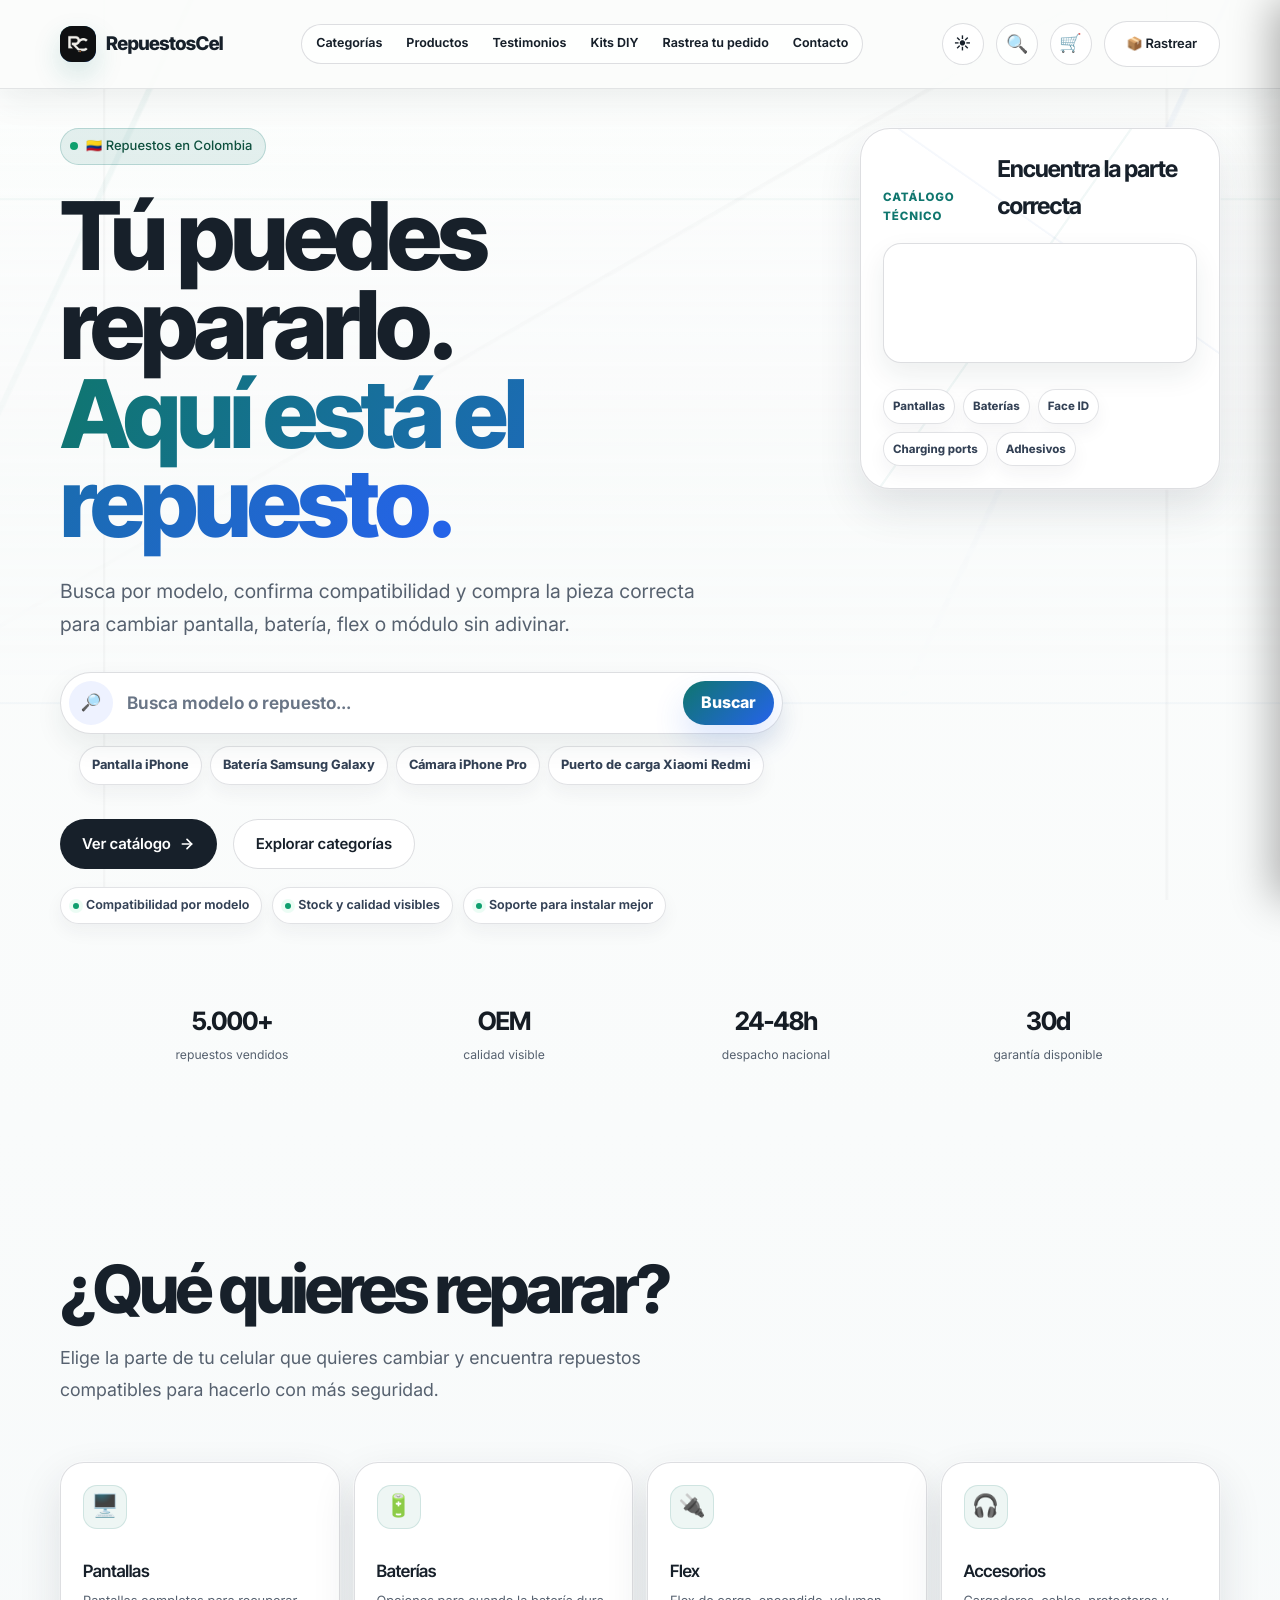
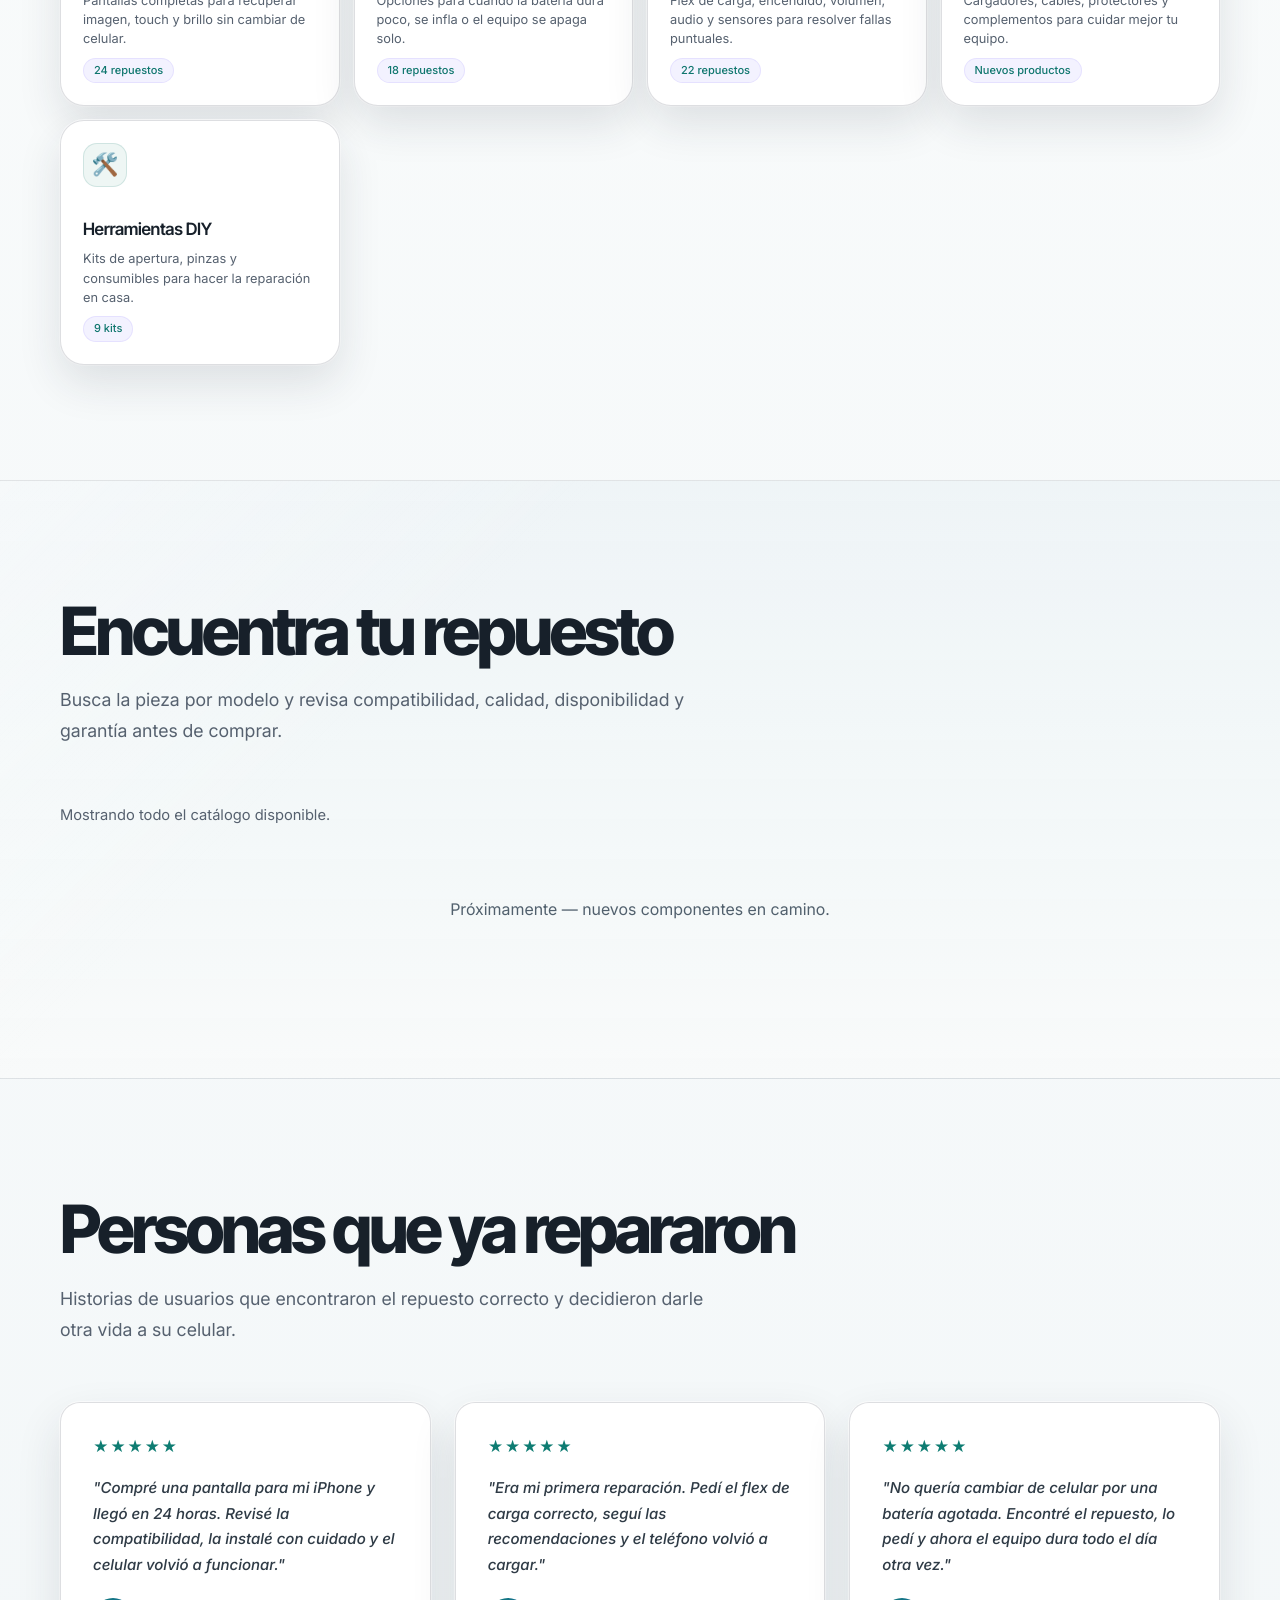
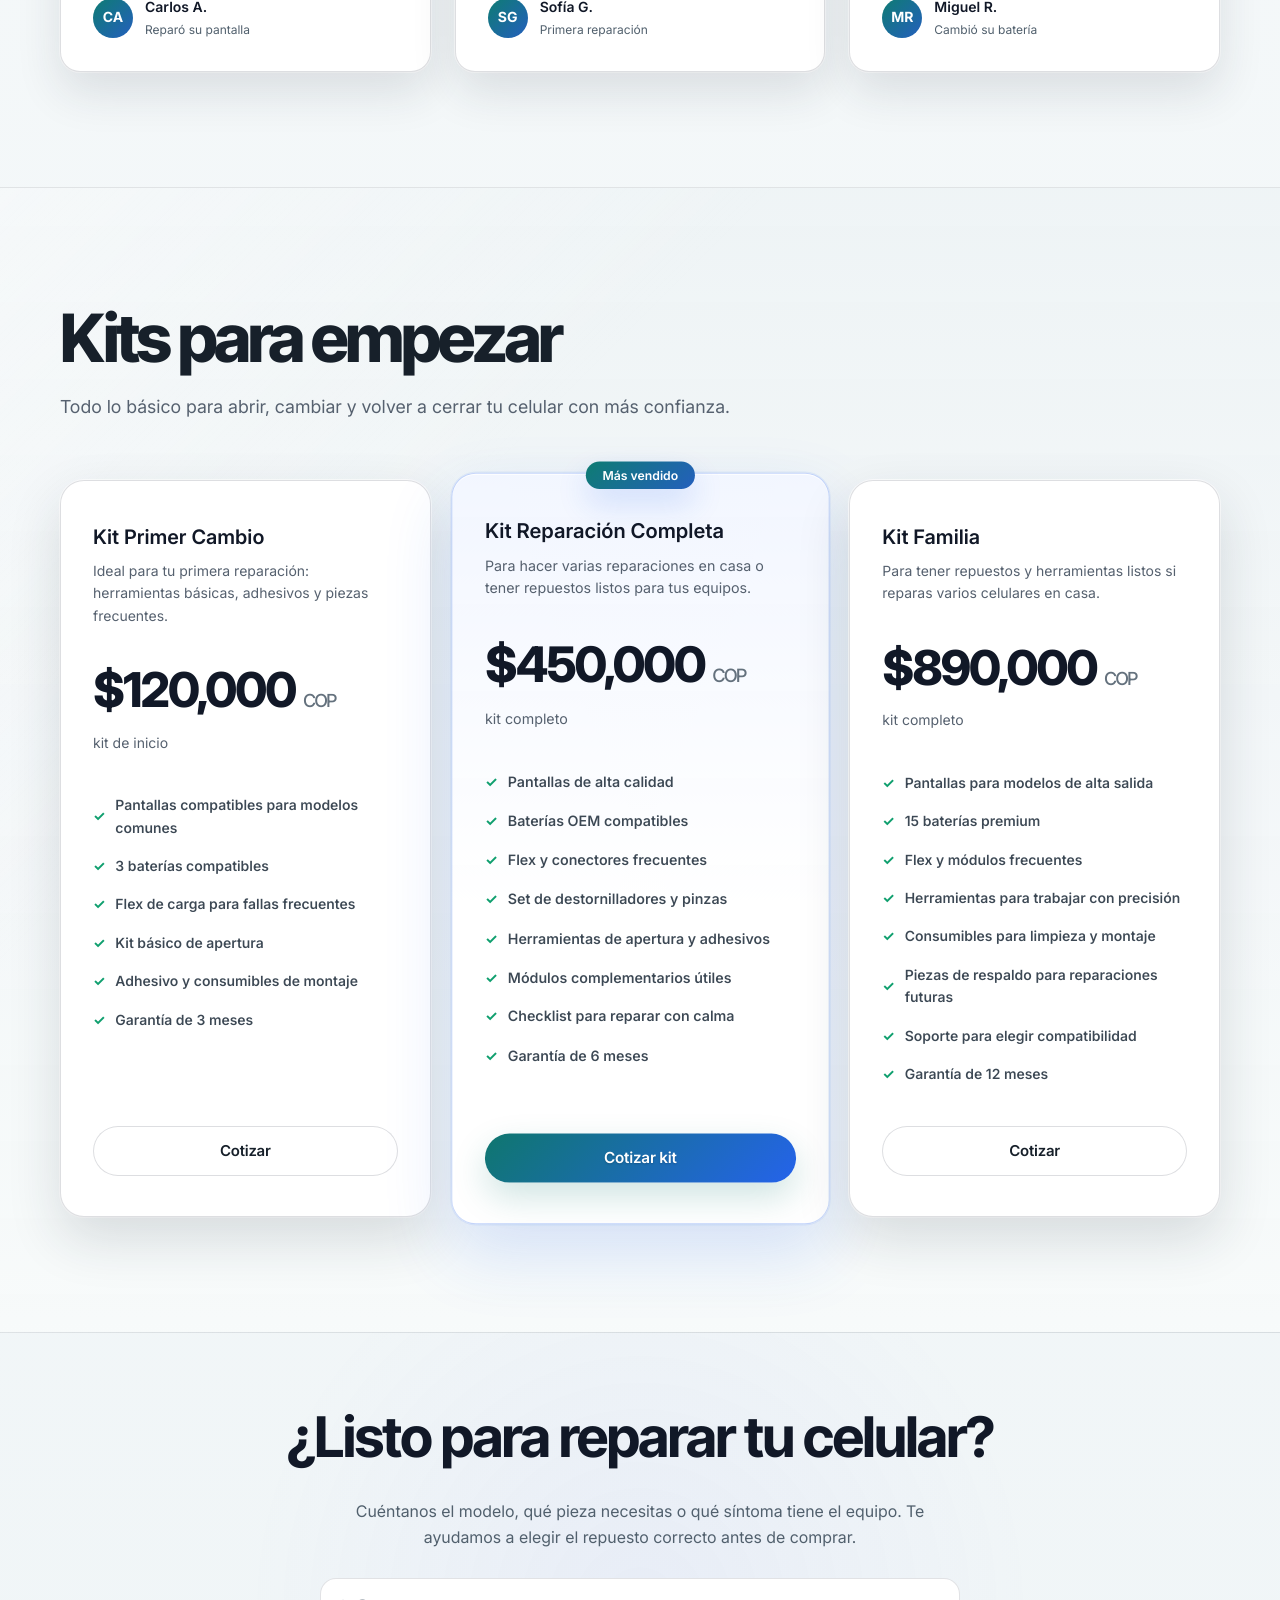
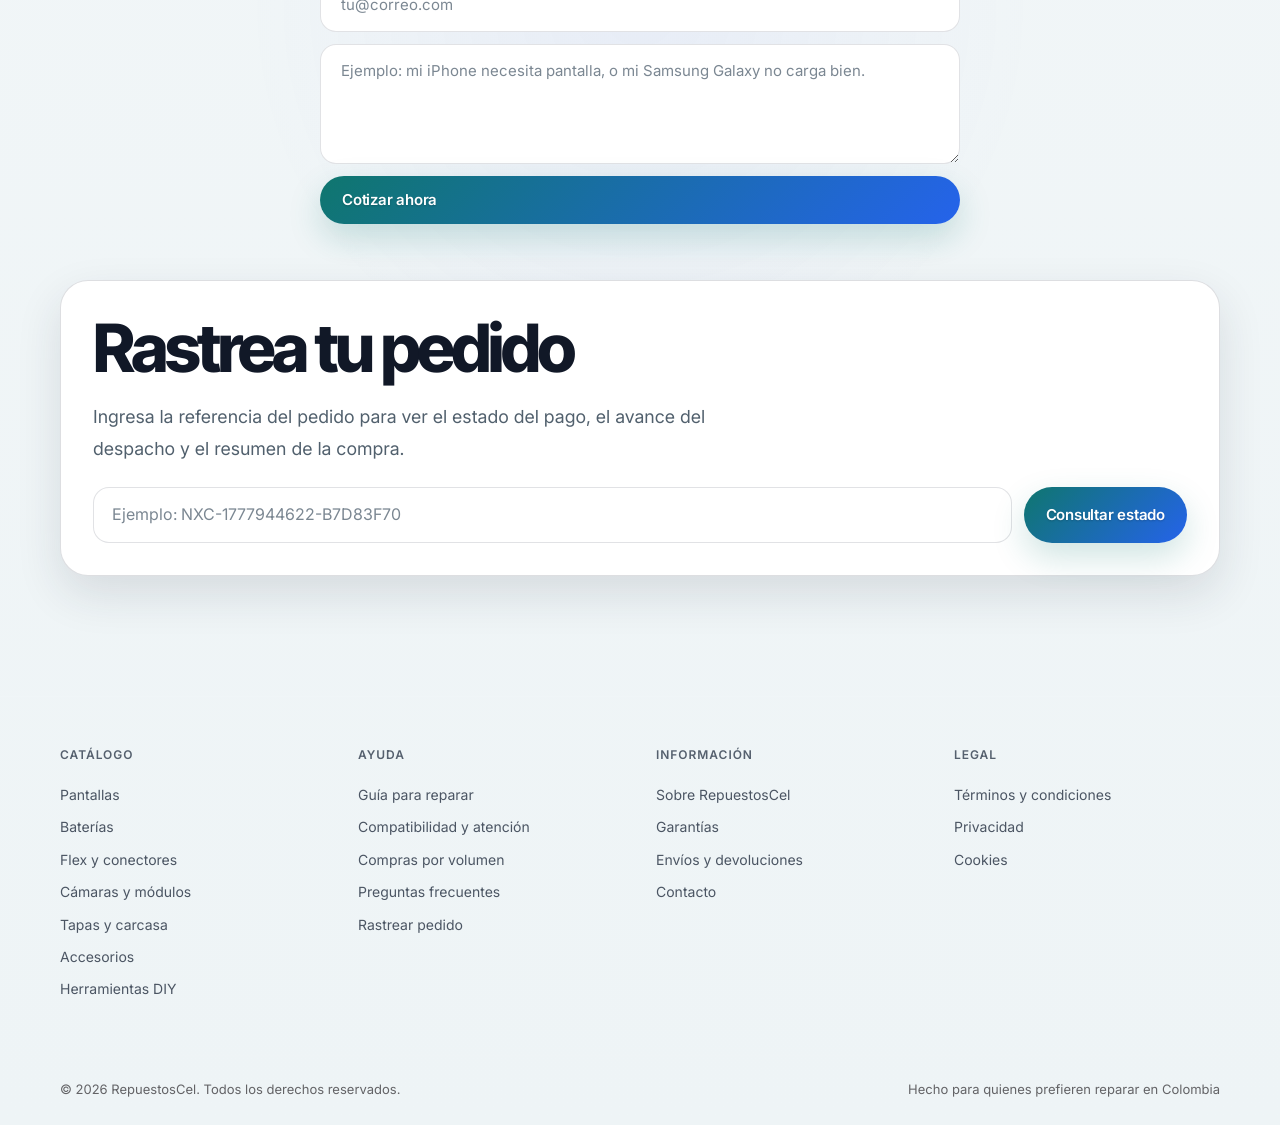
==== commit 1eecf66e: "feat: add optional Bogota installation with Wompi checkout" ====
--- a/frontend/index.html
+++ b/frontend/index.html
@@ -6603,6 +6603,7 @@
       }
     }
   </style>
+  <link rel="stylesheet" href="/css/installation.css?v=20260919" />
 </head>
 <body>
 
@@ -7099,7 +7100,7 @@
   <div class="modal-overlay" id="cartModal">
     <div class="modal cart-modal-inner" style="max-width:480px;position:relative;overflow:hidden;">
       <canvas id="cartParticleCanvas" aria-hidden="true" style="position:absolute;inset:0;width:100%;height:100%;pointer-events:none;z-index:0;border-radius:inherit;"></canvas>
-      <div style="position:relative;z-index:1;">
+      <div class="cart-layout" style="position:relative;z-index:1;">
       <div class="modal-header cart-header">
         <div class="cart-header-left">
           <h2 class="modal-title">Tu Carrito</h2>
@@ -7108,11 +7109,14 @@
         <button class="modal-close" id="cartCloseBtn" type="button" aria-label="Cerrar carrito">✕</button>
       </div>
       <div id="cartContent">
+        <div id="cartScroll">
         <div id="cartItems"></div>
         <div id="cartEmpty" class="cart-empty-state" style="display:none;">
           <div class="cart-empty-icon">🛒</div>
           <p class="cart-empty-text">Tu carrito está vacío</p>
           <p class="cart-empty-sub">Agrega productos desde el catálogo</p>
+        </div>
+          <section id="cartInstallation" class="installation-panel" aria-label="Instalación opcional" hidden></section>
         </div>
         <div id="cartSummary" class="cart-footer" style="display:none;">
           <div class="cart-total-card">
@@ -7124,7 +7128,7 @@
               Continuar al pago →
             </button>
           </div>
-          <p class="cart-secure-note">🔒 Pago online con Wompi · Pago contra entrega disponible con Inter Rapidísimo</p>
+          <p class="cart-secure-note">Pago seguro con Wompi · Envío calculado al continuar</p>
         </div>
       </div>
       </div><!-- /z-index wrapper -->
@@ -7145,7 +7149,7 @@
         <div class="checkout-panel">
           <div id="checkoutStatus" class="checkout-status"></div>
           <div class="checkout-trust">🔒 Pago seguro, entrega rastreable y confirmación por correo</div>
-          <p class="checkout-lead">Confirma tus datos, revisa la entrega y elige si pagas online con Wompi o contra entrega con Inter Rapidísimo.</p>
+          <p class="checkout-lead">Confirma tus datos, revisa el resumen y completa tu pago seguro con Wompi.</p>
 
           <div class="checkout-meta-strip">
             <div class="checkout-meta-card">
@@ -7168,19 +7172,8 @@
                     <span>Wompi</span>
                     <span class="checkout-provider-tag">Pago online</span>
                   </div>
-                  <div class="checkout-provider-copy">Paga con tarjeta, PSE, Nequi y métodos locales desde la pasarela de Bancolombia.</div>
+                  <div class="checkout-provider-copy">Paga con los métodos disponibles dentro de Wompi.</div>
                   <div class="checkout-provider-foot"><strong>Recomendado.</strong> Alistamos tu pedido apenas se aprueba el pago.</div>
-                </div>
-              </label>
-              <label class="checkout-provider">
-                <input type="radio" name="checkoutProvider" value="interrapidisimo_cod" />
-                <div class="checkout-provider-card">
-                  <div class="checkout-provider-title">
-                    <span>Pago contra entrega</span>
-                    <span class="checkout-provider-tag checkout-provider-tag-nequi">Inter Rapidísimo</span>
-                  </div>
-                  <div class="checkout-provider-copy">Pagas en efectivo al recibir. Inter Rapidísimo recauda en la entrega.</div>
-                  <div class="checkout-provider-foot"><span class="cod">Sujeto a cobertura.</span> Confirmamos disponibilidad y despacho antes de enviar.</div>
                 </div>
               </label>
             </div>
@@ -7250,7 +7243,7 @@
               </label>
               <label class="checkout-checkbox">
                 <input type="checkbox" id="checkoutAcceptPayment" required />
-                <span>Entiendo que el pago online se confirma por Wompi; si elijo contra entrega, pagaré al recibir el pedido.</span>
+                <span>Entiendo que el pago se confirma cuando Wompi lo aprueba.</span>
               </label>
             </div>
 
@@ -7299,6 +7292,7 @@
           </div>
 
           <div id="checkoutSummaryList" class="checkout-summary-list"></div>
+          <section id="checkoutInstallation" class="installation-panel" aria-label="Instalación seleccionada" hidden></section>
           <p class="checkout-summary-note">Verifica cantidades, correo y total antes de continuar. Cuando el pago quede aprobado, te mostraremos la referencia para rastrear el pedido.</p>
         </div>
       </div>
@@ -7520,6 +7514,7 @@
     }
     
     function renderCart() {
+      renderInstallationOption();
       const container = document.getElementById('cartItems');
       const empty = document.getElementById('cartEmpty');
       const summary = document.getElementById('cartSummary');
@@ -7563,7 +7558,7 @@
         </div>`;
       }).join('');
       
-      document.getElementById('cartTotal').textContent = '$' + total.toLocaleString('es-CO', {minimumFractionDigits:0}) + ' COP';
+      document.getElementById('cartTotal').textContent = formatCOP(total + installationCost()) + ' COP';
 
       const pill = document.getElementById('cartCountPill');
       if (pill) {
@@ -7987,7 +7982,7 @@
           <div style="font-weight:700;">${formatCents(deliveryFee)}</div>
         </div>
       ` : '';
-      return (productRows + deliveryRow) || '<div class="tracking-empty">No encontramos ítems para este pedido.</div>';
+      return (productRows + installationOrderRow(order) + deliveryRow) || '<div class="tracking-empty">No encontramos ítems para este pedido.</div>';
     }
 
     function copyReference(reference) {
@@ -8006,7 +8001,7 @@
       const subtotal = cartTotal();
       const deliveryCents = shippingFeeCents();
       const deliveryCop = deliveryCents / 100;
-      const total = subtotal + deliveryCop;
+      const total = subtotal + deliveryCop + installationCost();
       const itemCount = cart.reduce((sum, item) => sum + item.quantity, 0);
       if (!list) return;
 
@@ -8019,7 +8014,7 @@
           <div style="font-weight:700;">${formatCOP((Number(item.price) || 0) * item.quantity)}</div>
         </div>
       `).join('');
-      list.innerHTML = productRows + `
+      list.innerHTML = productRows + (selectedInstallation() ? `<div class="checkout-summary-total-row muted"><span>Instalación · 1 servicio</span><strong>${formatCOP(installationCost())}</strong></div>` : '') + `
         <div class="checkout-summary-total-row muted">
           <span>Subtotal</span>
           <strong>${formatCOP(subtotal)}</strong>
@@ -8032,7 +8027,9 @@
 
       document.getElementById('checkoutGrandTotal').textContent = formatCOP(total);
       document.getElementById('checkoutItemCount').textContent = itemCount + ' ítems';
-      document.getElementById('cartTotal').textContent = formatCOP(subtotal) + ' COP';
+      document.getElementById('cartTotal').textContent = formatCOP(subtotal + installationCost()) + ' COP';
+      document.getElementById('checkoutCity').setCustomValidity('');
+      renderInstallationCheckout();
       const notesField = document.getElementById('checkoutNotes');
       const autoNote = `Pedido web con ${itemCount} ${itemCount === 1 ? 'ítem' : 'ítems'}.`;
       if (notesField && (!notesField.value || /^Pedido web con \d+ ítems?\.$/.test(notesField.value.trim()))) {
@@ -8274,7 +8271,8 @@
       const customerShippingAddress = [shippingAddress, addressDetail, city, region.label].filter(Boolean).join(', ');
 
       return {
-        provider: selectedCheckoutProvider(),
+        provider: 'wompi',
+        installation: selectedInstallation() ? { productId: selectedInstallation().productId, variantId: selectedInstallation().variantId || '' } : null,
         shippingZone,
         shippingAddress: {
           addressLine1: shippingAddress,
@@ -8369,6 +8367,10 @@
 
     async function submitCheckout(event) {
       event.preventDefault();
+      if (selectedInstallation() && !installationInBogota()) {
+        setCheckoutStatus('La instalación solo está disponible en Bogotá. Retírala o corrige tu ciudad.', 'error');
+        return;
+      }
       if (cart.length === 0) {
         setCheckoutStatus('Tu carrito está vacío.', 'error');
         return;
@@ -9527,6 +9529,7 @@
           ${variantPickerHtml}
           <div class="detail-price" id="detailPriceDisplay">${priceStr} <span>COP</span></div>
           <div class="detail-desc">${htmlSafe(description)}</div>
+          ${installationDetailHtml(product)}
           ${renderProductInfo(product)}
           <div class="detail-actions">
             ${variants.length > 0 ? `<div class="detail-selected-variant" id="detailSelectedVariantNote"></div>` : ''}
@@ -10964,5 +10967,6 @@
       </div>
     </div>
   </div>
+  <script src="/js/installation.js?v=20260919"></script>
 </body>
 </html>
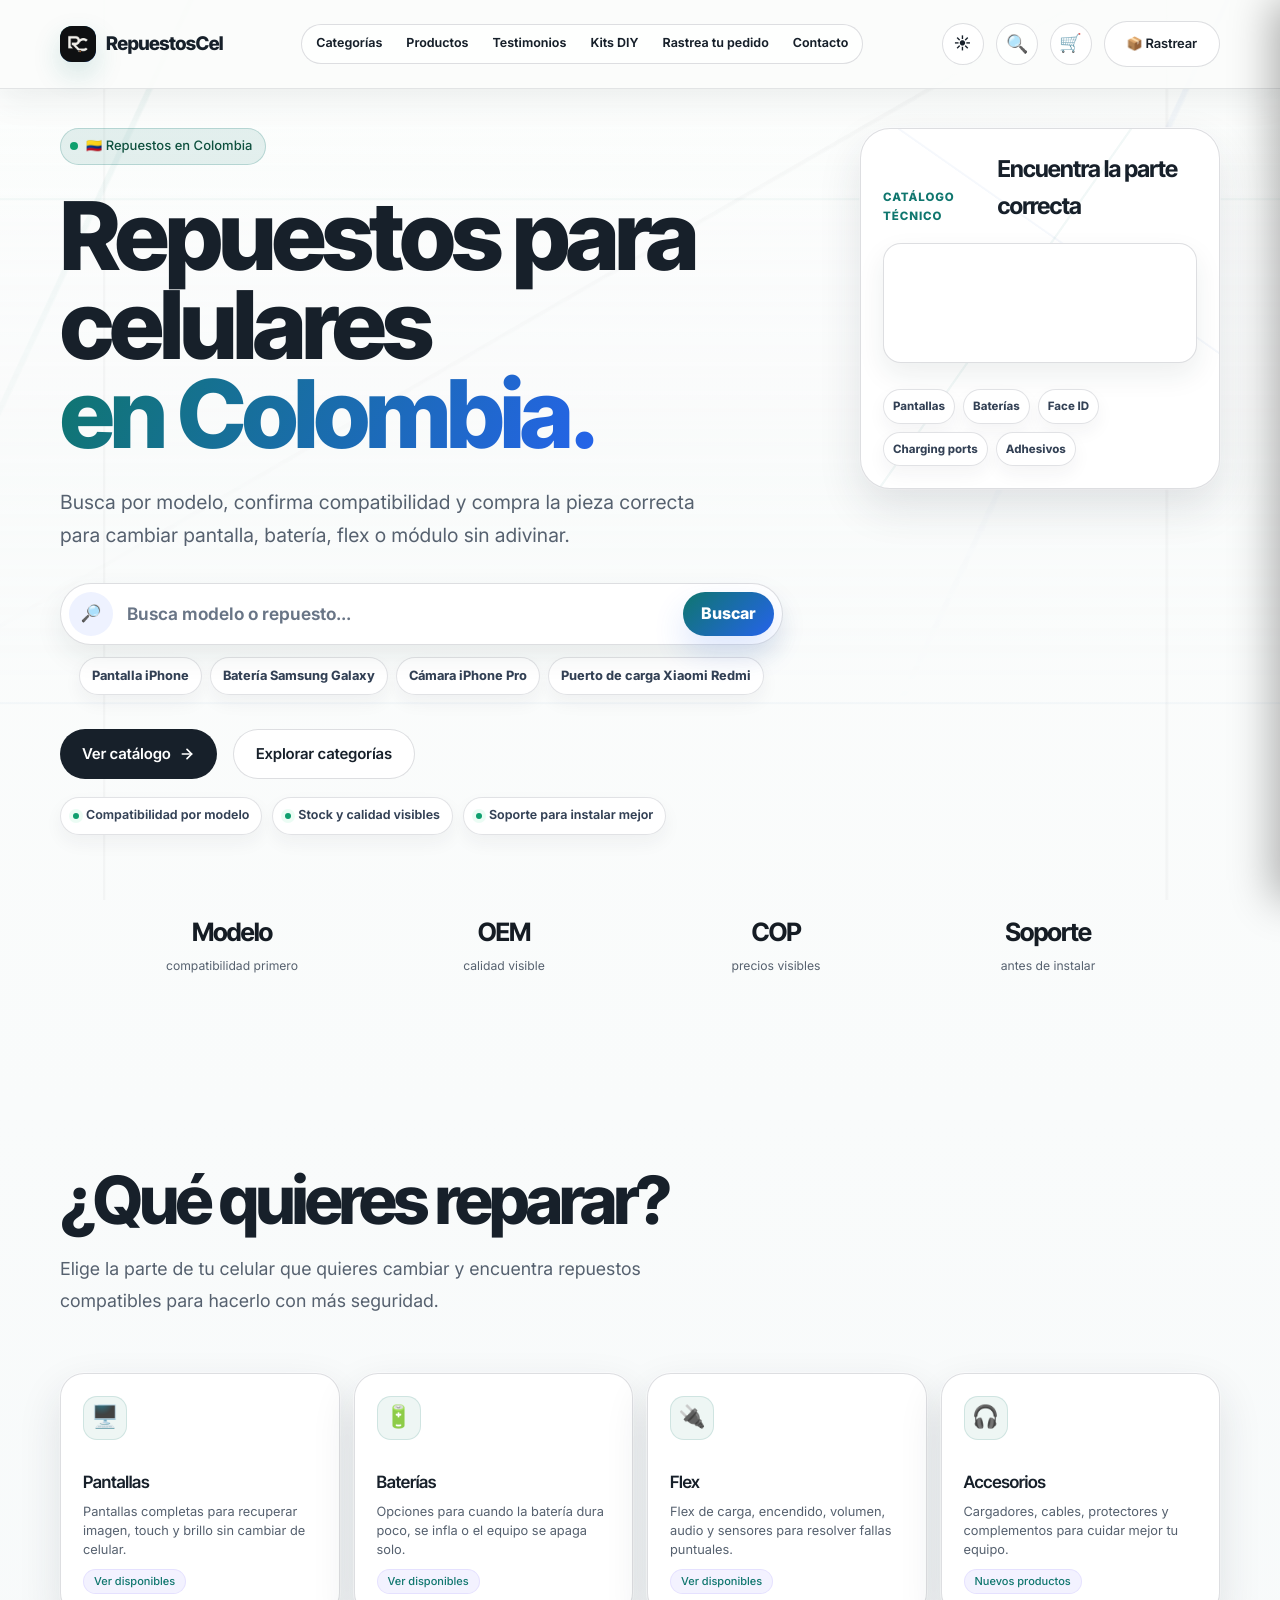
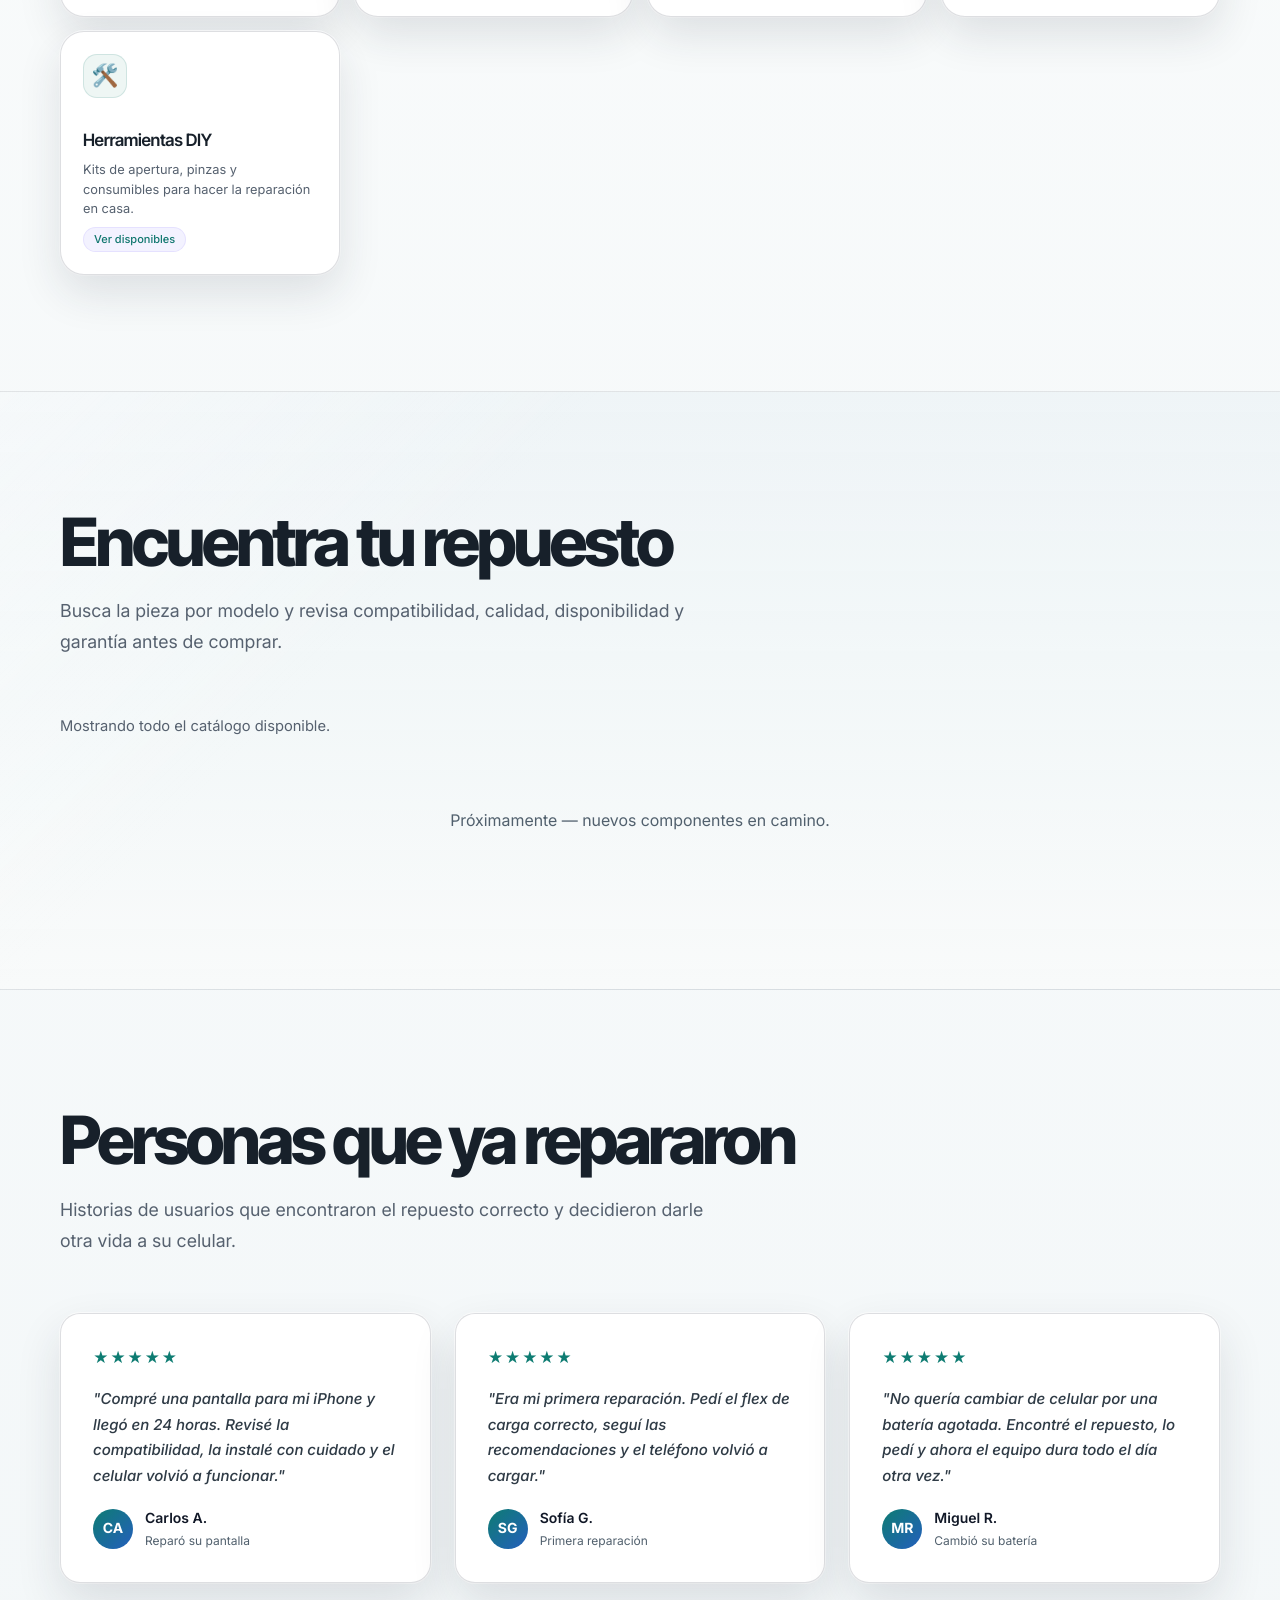
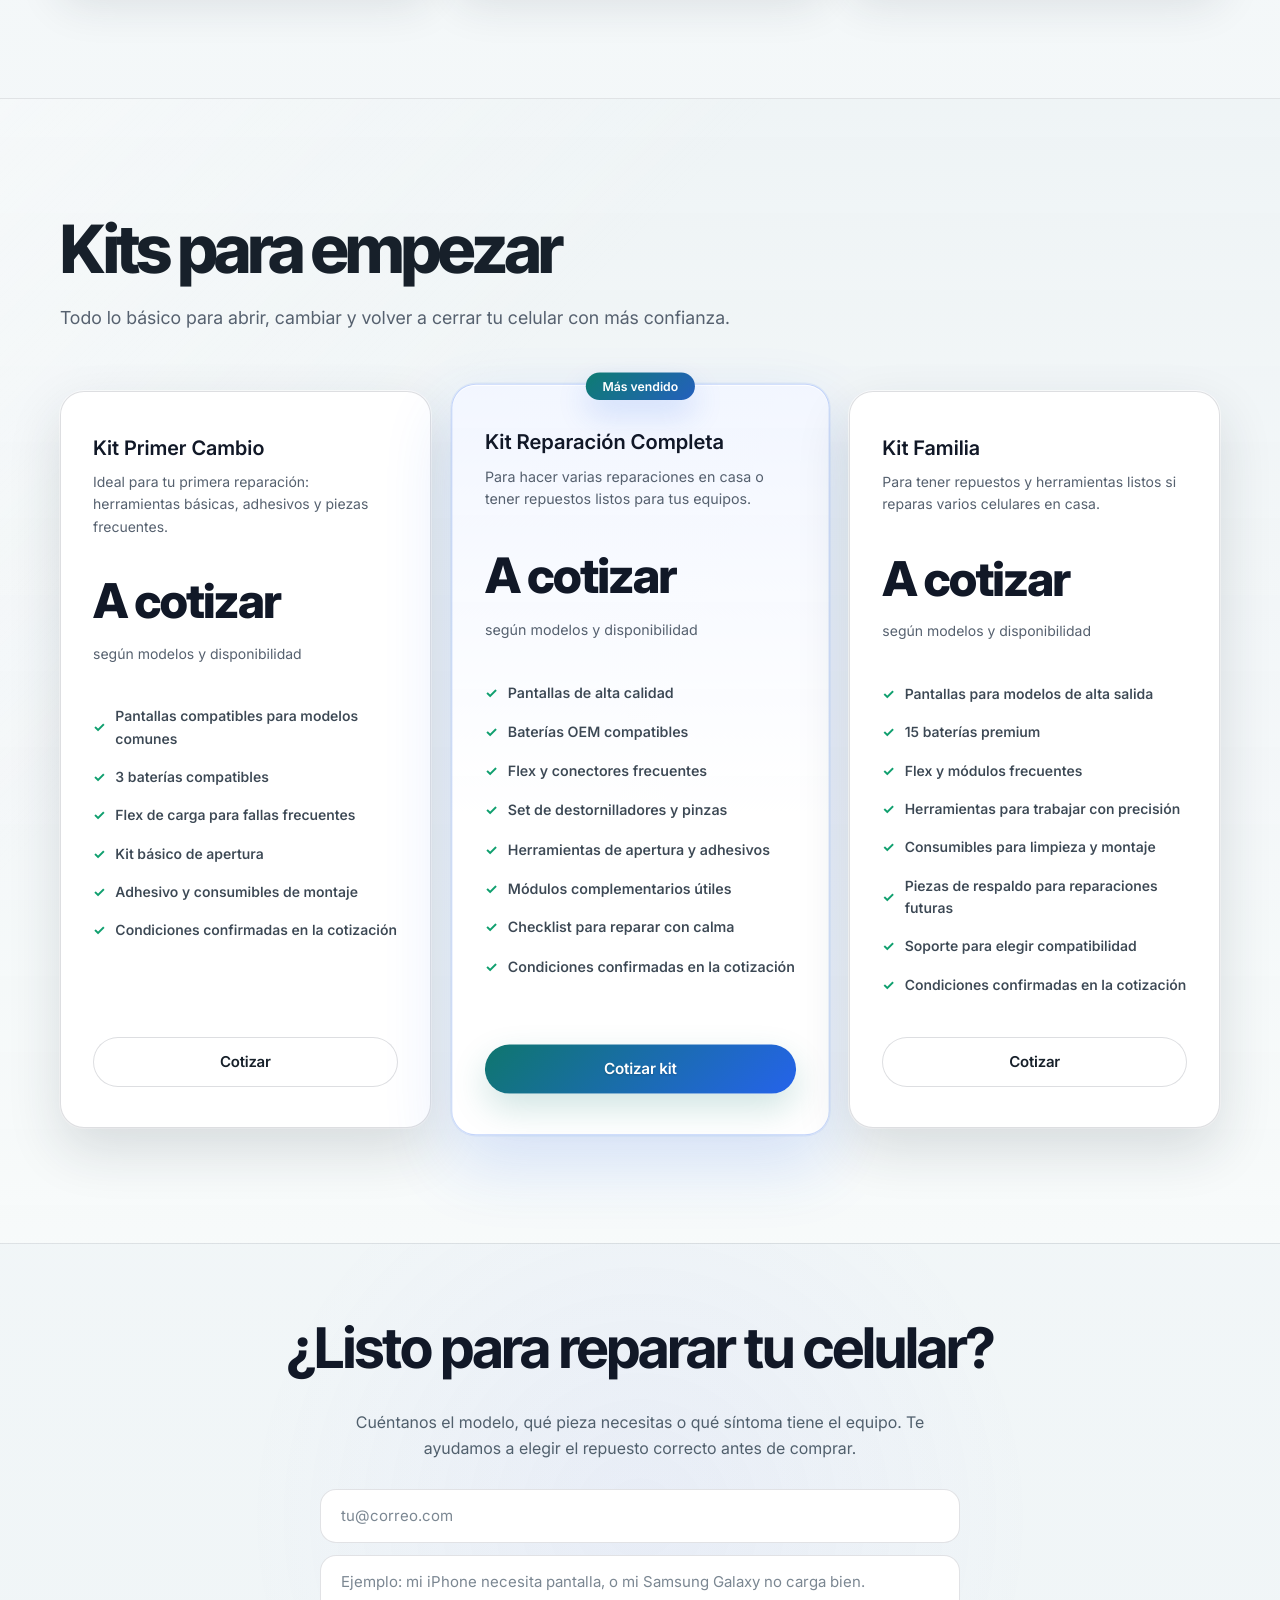
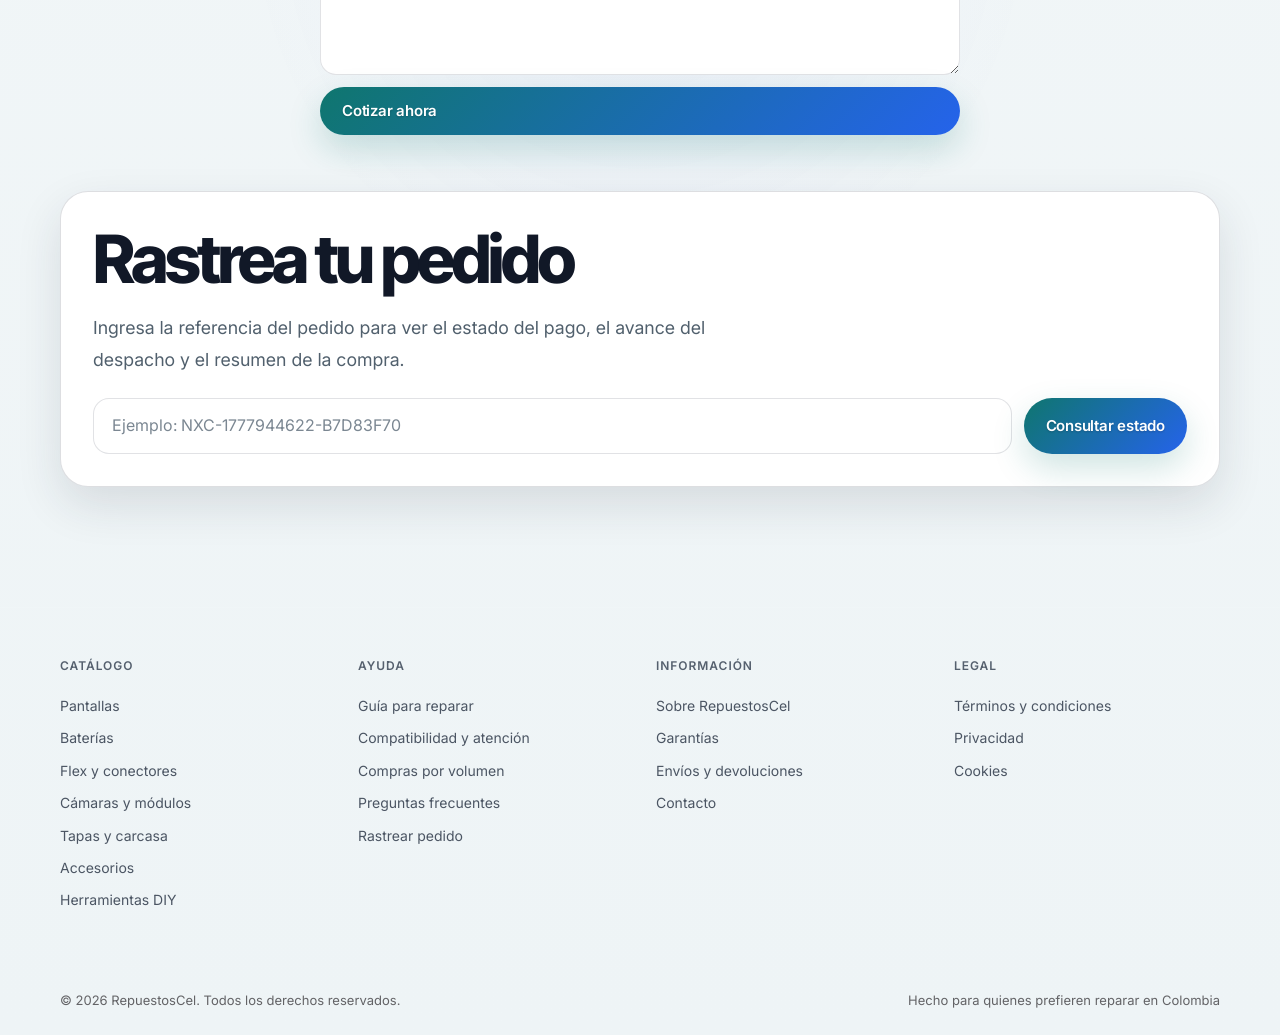
==== commit 56c867e4: "feat: improve storefront SEO and deployment readiness" ====
--- a/frontend/index.html
+++ b/frontend/index.html
@@ -4,108 +4,45 @@
   <meta charset="UTF-8" />
   <meta name="viewport" content="width=device-width, initial-scale=1.0" />
   <meta name="theme-color" id="themeColorMeta" content="#080810" />
-  <title>RepuestosCel — Repuestos para Celulares</title>
-  <meta name="description" content="RepuestosCel: repuestos para celulares en Colombia. Encuentra pantallas, baterías, flex, cámaras y herramientas para reparar tu celular con confianza. Envíos 24-48h." />
-  <meta name="keywords" content="repuestos celulares colombia, reparar celular, pantallas iPhone, baterías Samsung, kit reparación, flex carga, RepuestosCel" />
+  <title>Repuestos para celulares en Colombia | RepuestosCel</title>
+  <meta name="description" content="Compra repuestos para celulares en Colombia: pantallas, baterías, flex, cámaras y herramientas. Busca por modelo y revisa la compatibilidad antes de elegir." />
+  <meta name="keywords" content="repuestos para celulares colombia, repuestos celulares colombia, pantallas celulares, baterías celulares, reparar celular, RepuestosCel" />
   <meta name="robots" content="index, follow" />
-  <link rel="canonical" href="https://d1ag0uf6e1dp20.cloudfront.net/" />
+  <link rel="canonical" href="https://repuestoscel.com/" />
   <link rel="icon" type="image/png" sizes="32x32" href="favicon-32.png" />
   <link rel="shortcut icon" href="favicon.ico" />
   <link rel="apple-touch-icon" sizes="180x180" href="apple-touch-icon.png" />
   <!-- Open Graph -->
-  <meta property="og:title" content="RepuestosCel — Repuestos para Celulares en Colombia" />
-  <meta property="og:description" content="Pantallas, baterías, flex, cámaras, tapas y herramientas DIY. Envíos 24-48h a toda Colombia." />
-  <meta property="og:url" content="https://d1ag0uf6e1dp20.cloudfront.net/" />
+  <meta property="og:title" content="Repuestos para celulares en Colombia | RepuestosCel" />
+  <meta property="og:description" content="Pantallas, baterías, flex, cámaras, tapas y herramientas DIY. Confirma compatibilidad y encuentra la pieza correcta en Colombia." />
+  <meta property="og:url" content="https://repuestoscel.com/" />
+  <meta property="og:image" content="https://repuestoscel.com/og-image.jpg" />
+  <meta property="og:image:secure_url" content="https://repuestoscel.com/og-image.jpg" />
+  <meta property="og:image:type" content="image/jpeg" />
+  <meta property="og:image:width" content="1200" />
+  <meta property="og:image:height" content="630" />
+  <meta property="og:image:alt" content="RepuestosCel: tú puedes repararlo" />
   <meta property="og:type" content="website" />
   <meta property="og:site_name" content="RepuestosCel" />
   <meta property="og:locale" content="es_CO" />
   <!-- Twitter Cards -->
   <meta name="twitter:card" content="summary_large_image" />
-  <meta name="twitter:title" content="RepuestosCel — Repuestos para Celulares" />
+  <meta name="twitter:title" content="Repuestos para celulares en Colombia | RepuestosCel" />
   <meta name="twitter:description" content="Encuentra el repuesto correcto para reparar tu celular. Pantallas, baterías, flex, kits DIY y envío en Colombia." />
+  <meta name="twitter:image" content="https://repuestoscel.com/og-image.jpg" />
+  <meta name="twitter:image:alt" content="RepuestosCel: tú puedes repararlo" />
   <!-- Resolve the color scheme before CSS paints to avoid a light/dark flash. -->
-  <script>
-    (function () {
-      var THEME_KEY = 'repuestoscel_theme_mode';
-      var LEGACY_KEYS = ['nex' + 'core_theme_mode', 'nex' + 'core_site_theme', 'repuestoscel_site_theme'];
-      var root = document.documentElement;
-
-      function storageRead(key) {
-        try { return window.localStorage.getItem(key); } catch (_) { return null; }
-      }
-      function storageWrite(key, value) {
-        try { window.localStorage.setItem(key, value); return true; } catch (_) { return false; }
-      }
-      function storageRemove(key) {
-        try { window.localStorage.removeItem(key); } catch (_) {}
-      }
-      function normalize(mode) {
-        if (mode === 'repair') return 'light';
-        return /^(system|light|dark)$/.test(mode || '') ? mode : null;
-      }
-      function resolve(mode) {
-        return mode === 'system'
-          ? (window.matchMedia && window.matchMedia('(prefers-color-scheme: dark)').matches ? 'dark' : 'light')
-          : mode;
-      }
-      function paint(mode, source) {
-        var resolved = resolve(mode);
-        root.dataset.themeMode = mode;
-        root.dataset.theme = resolved;
-        root.dataset.themeSource = source;
-        root.style.colorScheme = resolved;
-        var meta = document.getElementById('themeColorMeta');
-        if (meta) meta.content = resolved === 'dark' ? '#080810' : '#f6f9fa';
-      }
-
-      var storedKey = THEME_KEY;
-      var rawMode = storageRead(THEME_KEY);
-      var storedMode = normalize(rawMode);
-      if (storedMode === null) {
-        for (var i = 0; i < LEGACY_KEYS.length; i += 1) {
-          var legacyMode = storageRead(LEGACY_KEYS[i]);
-          var normalizedLegacyMode = normalize(legacyMode);
-          if (normalizedLegacyMode !== null) {
-            rawMode = legacyMode;
-            storedMode = normalizedLegacyMode;
-            storedKey = LEGACY_KEYS[i];
-            break;
-          }
-        }
-      }
-      var hasUserPreference = storedMode !== null;
-      var initialMode = storedMode || 'system';
-
-      // Persist the normalized value first; only then remove legacy keys.
-      if (hasUserPreference && storageWrite(THEME_KEY, initialMode)) {
-        LEGACY_KEYS.forEach(storageRemove);
-      } else if (rawMode !== null && !storedMode) {
-        storageRemove(storedKey);
-      }
-
-      paint(initialMode, hasUserPreference ? 'user' : 'system');
-      window.__repuestosThemeBootstrap = {
-        key: THEME_KEY,
-        legacyKeys: LEGACY_KEYS,
-        mode: initialMode,
-        hasUserPreference: hasUserPreference,
-        read: storageRead,
-        write: storageWrite,
-        remove: storageRemove
-      };
-    })();
-  </script>
+  <script src="js/theme-init.js"></script>
   <!-- Schema.org JSON-LD -->
   <script type="application/ld+json">
   {
     "@context": "https://schema.org",
     "@type": "Store",
-    "@id": "https://d1ag0uf6e1dp20.cloudfront.net/#store",
+    "@id": "https://repuestoscel.com/#store",
     "name": "RepuestosCel",
-    "url": "https://d1ag0uf6e1dp20.cloudfront.net/",
+    "url": "https://repuestoscel.com/",
     "description": "Tienda de repuestos para celulares en Colombia. Pantallas, baterías, flex, cámaras, tapas y herramientas DIY.",
-    "image": "https://d1ag0uf6e1dp20.cloudfront.net/og-image.jpg",
-    "telephone": "+57-300-000-0000",
+    "image": "https://repuestoscel.com/og-image.jpg",
     "email": "soporte@repuestoscel.com",
     "address": {
       "@type": "PostalAddress",
@@ -114,6498 +51,24 @@
     "areaServed": "CO",
     "priceRange": "$$$",
     "currenciesAccepted": "COP",
-    "sameAs": []
+    "sameAs": [],
+    "potentialAction": {
+      "@type": "SearchAction",
+      "target": "https://repuestoscel.com/?buscar={search_term_string}#productos",
+      "query-input": "required name=search_term_string"
+    }
   }
   </script>
   <!-- Google Analytics — set VITE_GA_ID (or replace __GA_MEASUREMENT_ID__) at build/deploy time -->
-  <script>
-    (function() {
-      var gaId = '__GA_MEASUREMENT_ID__';
-      if (!gaId || gaId === '__GA_MEASUREMENT_ID__') return;
-      var s = document.createElement('script');
-      s.async = true;
-      s.src = 'https://www.googletagmanager.com/gtag/js?id=' + gaId;
-      document.head.appendChild(s);
-      window.dataLayer = window.dataLayer || [];
-      function gtag(){dataLayer.push(arguments);}
-      window.gtag = gtag;
-      gtag('js', new Date());
-      gtag('config', gaId, { send_page_view: true, anonymize_ip: true });
-    })();
-  </script>
+  <script src="js/analytics.js" defer></script>
   <link rel="preconnect" href="https://fonts.googleapis.com" />
   <link href="https://fonts.googleapis.com/css2?family=Inter:wght@300;400;500;600;700;800&family=Inter+Tight:wght@500;600;700;800&display=swap" rel="stylesheet" />
-  <style>
-    :root {
-      --bg: #05060a;
-      --bg-soft: #080a12;
-      --surface: rgba(255, 255, 255, 0.045);
-      --surface-strong: rgba(255, 255, 255, 0.07);
-      --surface-muted: rgba(255, 255, 255, 0.028);
-      --border: rgba(255, 255, 255, 0.08);
-      --border-strong: rgba(255, 255, 255, 0.14);
-      --text: #f7f8fb;
-      --muted: #a1a7b3;
-      --muted-2: #737987;
-      --violet: #8b5cf6;
-      --violet-2: #a855f7;
-      --blue: #6d7dfc;
-      --green: #3ddc97;
-      --yellow: #f6c85f;
-      --danger: #fb7185;
-      --radius-xs: 10px;
-      --radius-sm: 14px;
-      --radius-md: 20px;
-      --radius-lg: 28px;
-      --ease-out: cubic-bezier(0.16, 1, 0.3, 1);
-      --shadow-soft: 0 18px 60px rgba(0, 0, 0, 0.34);
-      --shadow-card: 0 22px 70px rgba(0, 0, 0, 0.26);
-    }
-
-    /* ==============================
-       RESET / BASE
-    ============================== */
-    *, *::before, *::after { margin: 0; padding: 0; box-sizing: border-box; }
-    html {
-      scroll-behavior: smooth;
-      color-scheme: dark;
-      background: #080810;
-    }
-    html[data-theme="light"] {
-      color-scheme: light;
-      background: #f6f9fa;
-    }
-    body {
-      font-family: 'Inter', -apple-system, BlinkMacSystemFont, sans-serif;
-      background: #080810;
-      color: #f5f5f7;
-      line-height: 1.6;
-      overflow-x: hidden;
-    }
-    body::before {
-      content: '';
-      position: fixed;
-      inset: 0;
-      background-image:
-        radial-gradient(rgba(99,102,241,0.03) 1px, transparent 1px);
-      background-size: 32px 32px;
-      pointer-events: none;
-      z-index: 0;
-    }
-    .container {
-      position: relative;
-      z-index: 1;
-    }
-    a { color: inherit; text-decoration: none; }
-    img { max-width: 100%; display: block; }
-    ul { list-style: none; }
-    button, input, select, textarea { font: inherit; }
-
-    :where(a, button, input, select, textarea, [tabindex]):focus-visible {
-      outline: 3px solid #a78bfa;
-      outline-offset: 3px;
-    }
-    html[data-theme="light"] :where(a, button, input, select, textarea, [tabindex]):focus-visible {
-      outline-color: #0f766e;
-    }
-    :where(input, textarea, select):-webkit-autofill,
-    :where(input, textarea, select):-webkit-autofill:hover,
-    :where(input, textarea, select):-webkit-autofill:focus {
-      -webkit-text-fill-color: var(--text);
-      caret-color: var(--text);
-      box-shadow: 0 0 0 1000px var(--bg-soft) inset;
-      transition: background-color 9999s ease-out 0s;
-    }
-
-    /* ==============================
-       UTILITIES
-    ============================== */
-    .container {
-      max-width: 1200px;
-      margin: 0 auto;
-      padding: 0 24px;
-      position: relative;
-      z-index: 1;
-    }
-
-    .section-title {
-      font-size: clamp(2rem, 5vw, 3.5rem);
-      font-weight: 700;
-      letter-spacing: -0.012em;
-      line-height: 1.1;
-      margin-bottom: 16px;
-    }
-    .section-subtitle {
-      color: #86868b;
-      font-size: clamp(1rem, 2vw, 1.25rem);
-      font-weight: 400;
-      max-width: 600px;
-    }
-    .section-header {
-      text-align: center;
-      margin-bottom: 64px;
-    }
-    .section-header .section-subtitle {
-      margin: 0 auto;
-    }
-
-    /* Apple-style pill button */
-    .btn {
-      display: inline-flex;
-      align-items: center;
-      gap: 8px;
-      padding: 14px 32px;
-      border-radius: 9999px;
-      font-family: inherit;
-      font-size: 0.9375rem;
-      font-weight: 600;
-      border: none;
-      cursor: pointer;
-      transition: transform 180ms cubic-bezier(0.16, 1, 0.3, 1), box-shadow 180ms cubic-bezier(0.16, 1, 0.3, 1), background 180ms cubic-bezier(0.16, 1, 0.3, 1), border-color 180ms cubic-bezier(0.16, 1, 0.3, 1), opacity 180ms cubic-bezier(0.16, 1, 0.3, 1);
-      position: relative;
-      overflow: hidden;
-      letter-spacing: -0.01em;
-    }
-    .btn::before {
-      content: '';
-      position: absolute;
-      inset: 0;
-      border-radius: inherit;
-      opacity: 0;
-      transition: opacity 0.4s ease;
-    }
-    .btn-primary {
-      background: #f5f5f7;
-      color: #0a0a0f;
-    }
-    @media (hover: hover) and (pointer: fine) {
-      .btn-primary:hover {
-        transform: scale(1.04);
-        box-shadow: 0 8px 32px rgba(245, 245, 247, 0.2);
-      }
-    }
-    .btn-primary:active { transform: scale(0.97); }
-    .btn-secondary {
-      background: rgba(245, 245, 247, 0.08);
-      color: #f5f5f7;
-      backdrop-filter: blur(12px);
-      -webkit-backdrop-filter: blur(12px);
-      border: 1px solid rgba(245, 245, 247, 0.12);
-    }
-    @media (hover: hover) and (pointer: fine) {
-      .btn-secondary:hover {
-        background: rgba(245, 245, 247, 0.15);
-        transform: scale(1.04);
-        border-color: rgba(245, 245, 247, 0.25);
-      }
-    }
-    .btn-secondary:active { transform: scale(0.97); }
-    .btn-gradient {
-      background: linear-gradient(135deg, #6366f1, #8b5cf6, #a855f7);
-      color: #fff;
-      text-shadow: 0 1px 2px rgba(0,0,0,0.2);
-    }
-    @media (hover: hover) and (pointer: fine) {
-      .btn-gradient:hover {
-        transform: scale(1.04) translateY(-2px);
-        box-shadow: 0 14px 40px rgba(99, 102, 241, 0.4), 0 0 30px rgba(168, 85, 247, 0.15);
-      }
-    }
-    .btn-gradient:active { transform: scale(0.97); }
-    .btn-sm {
-      padding: 10px 22px;
-      font-size: 0.8125rem;
-    }
-
-    /* Details button (glass secondary style) */
-    .btn-details {
-      display: inline-flex;
-      align-items: center;
-      justify-content: center;
-      gap: 6px;
-      padding: 10px 16px;
-      border-radius: 12px;
-      background: rgba(255, 255, 255, 0.04);
-      color: #9ca3af;
-      border: 1px solid rgba(255, 255, 255, 0.08);
-      cursor: pointer;
-      font-family: inherit;
-      font-size: 0.8125rem;
-      font-weight: 500;
-      transition: transform 160ms cubic-bezier(0.16, 1, 0.3, 1), background 160ms cubic-bezier(0.16, 1, 0.3, 1), border-color 160ms cubic-bezier(0.16, 1, 0.3, 1), color 160ms cubic-bezier(0.16, 1, 0.3, 1), box-shadow 160ms cubic-bezier(0.16, 1, 0.3, 1);
-      white-space: nowrap;
-    }
-    @media (hover: hover) and (pointer: fine) {
-      .btn-details:hover {
-        background: rgba(99, 102, 241, 0.1);
-        border-color: rgba(99, 102, 241, 0.2);
-        color: #c4b5fd;
-        transform: translateY(-1px);
-        box-shadow: 0 4px 12px rgba(99, 102, 241, 0.12);
-      }
-    }
-    .btn-details:active { transform: scale(0.97); }
-
-    /* Product card action row */
-    .product-card-actions {
-      display: flex;
-      align-items: center;
-      justify-content: flex-end;
-      gap: 8px;
-      flex: 0 1 auto;
-      min-width: 0;
-    }
-    .product-card-actions .btn,
-    .product-card-actions .btn-details {
-      flex: 0 0 auto;
-      min-height: 38px;
-      padding: 8px 13px;
-      border-radius: 14px;
-      font-size: 0.76rem;
-      line-height: 1;
-      white-space: nowrap;
-    }
-
-    @media (max-width: 480px) {
-      .product-card-actions {
-        flex-direction: row;
-        width: 100%;
-        justify-content: stretch;
-        gap: 8px;
-      }
-      .product-card-actions .btn,
-      .product-card-actions .btn-details {
-        flex: 1 1 0;
-        padding: 9px 10px;
-        font-size: 0.74rem;
-      }
-    }
-
-    /* Glass card */
-    .glass {
-      background: rgba(255, 255, 255, 0.04);
-      backdrop-filter: blur(20px);
-      -webkit-backdrop-filter: blur(20px);
-      border: 1px solid rgba(255, 255, 255, 0.06);
-      border-radius: 20px;
-    }
-
-    /* Scroll reveal */
-    .reveal {
-      opacity: 0;
-      transform: translateY(20px);
-      transition: opacity 0.5s cubic-bezier(0.16, 1, 0.3, 1),
-                  transform 0.5s cubic-bezier(0.16, 1, 0.3, 1);
-    }
-    .reveal.visible {
-      opacity: 1;
-      transform: translateY(0);
-    }
-    .reveal-delay-1 { transition-delay: 0.06s; }
-    .reveal-delay-2 { transition-delay: 0.12s; }
-    .reveal-delay-3 { transition-delay: 0.18s; }
-    .reveal-delay-4 { transition-delay: 0.24s; }
-
-    @media (prefers-reduced-motion: reduce) {
-      html { scroll-behavior: auto !important; }
-      .reveal {
-        transition: opacity 0.2s ease;
-        transform: none;
-      }
-      *, *::before, *::after {
-        animation-duration: 0.01ms !important;
-        animation-iteration-count: 1 !important;
-        transition-duration: 0.01ms !important;
-      }
-      .hero-badge-dot,
-      .product-badge::before { animation: none; }
-    }
-
-    /* ==============================
-       NAVBAR
-    ============================== */
-    .navbar {
-      position: fixed;
-      top: 0;
-      left: 0;
-      right: 0;
-      z-index: 1000;
-      padding: 16px 0;
-      transition: background 220ms cubic-bezier(0.16, 1, 0.3, 1), backdrop-filter 220ms cubic-bezier(0.16, 1, 0.3, 1), border-color 220ms cubic-bezier(0.16, 1, 0.3, 1), padding 220ms cubic-bezier(0.16, 1, 0.3, 1), box-shadow 220ms cubic-bezier(0.16, 1, 0.3, 1);
-    }
-    .navbar.scrolled {
-      background: rgba(10, 10, 15, 0.8);
-      backdrop-filter: blur(20px);
-      -webkit-backdrop-filter: blur(20px);
-      border-bottom: 1px solid rgba(255, 255, 255, 0.06);
-      padding: 10px 0;
-    }
-    .navbar .container {
-      display: flex;
-      align-items: center;
-      justify-content: space-between;
-    }
-    .logo {
-      font-size: 1.25rem;
-      font-weight: 700;
-      letter-spacing: -0.03em;
-      display: flex;
-      align-items: center;
-      gap: 10px;
-    }
-    .logo-icon {
-      width: 32px;
-      height: 32px;
-      background: linear-gradient(135deg, #6366f1, #a855f7);
-      border-radius: 8px;
-      display: flex;
-      align-items: center;
-      justify-content: center;
-      font-size: 0.75rem;
-      font-weight: 800;
-      color: #fff;
-    }
-    .logo-icon img {
-      width: 100%;
-      height: 100%;
-      display: block;
-      border-radius: inherit;
-    }
-    .nav-links {
-      display: flex;
-      align-items: center;
-      gap: 32px;
-    }
-    .nav-links a {
-      font-size: 0.875rem;
-      font-weight: 500;
-      color: #86868b;
-      transition: color 0.3s ease;
-      position: relative;
-    }
-    .nav-links a::after {
-      content: '';
-      position: absolute;
-      bottom: -4px;
-      left: 0;
-      width: 0;
-      height: 2px;
-      background: linear-gradient(90deg, #6366f1, #a855f7);
-      transition: width 0.3s ease;
-      border-radius: 2px;
-    }
-    @media (hover: hover) and (pointer: fine) {
-      .nav-links a:hover { color: #f5f5f7; }
-      .nav-links a:hover::after { width: 100%; }
-    }
-
-    .nav-cta {
-      display: flex;
-      align-items: center;
-      gap: 12px;
-    }
-    .nav-actions {
-      display: flex;
-      align-items: center;
-      gap: 12px;
-    }
-    .cart-trigger {
-      display: inline-flex;
-      align-items: center;
-      justify-content: center;
-      width: 42px;
-      height: 42px;
-      border-radius: 9999px;
-      background: rgba(245, 245, 247, 0.08);
-      color: #f5f5f7;
-      border: 1px solid rgba(245, 245, 247, 0.12);
-      backdrop-filter: blur(12px);
-      -webkit-backdrop-filter: blur(12px);
-      position: relative;
-      font-size: 1.125rem;
-    }
-    @media (hover: hover) and (pointer: fine) {
-      .cart-trigger:hover {
-        background: rgba(245, 245, 247, 0.15);
-        border-color: rgba(245, 245, 247, 0.25);
-      }
-    }
-    .theme-toggle {
-      display: inline-flex;
-      align-items: center;
-      justify-content: center;
-      width: 42px;
-      min-width: 42px;
-      height: 42px;
-      padding: 0;
-      border-radius: 9999px;
-      background: rgba(245, 245, 247, 0.08);
-      color: #f5f5f7;
-      border: 1px solid rgba(245, 245, 247, 0.12);
-      backdrop-filter: blur(12px);
-      -webkit-backdrop-filter: blur(12px);
-      cursor: pointer;
-      font: inherit;
-      font-size: 0.8rem;
-      font-weight: 750;
-      transition: transform 160ms var(--ease-out), background 160ms var(--ease-out), border-color 160ms var(--ease-out), color 160ms var(--ease-out);
-      position: relative;
-    }
-    .theme-toggle:active { transform: scale(0.97); }
-    .theme-toggle-icon {
-      font-size: 1.05rem;
-      line-height: 1;
-    }
-    .theme-toggle-text {
-      display: none;
-    }
-    .theme-toggle-select {
-      position: absolute;
-      inset: 0;
-      width: 100%;
-      height: 100%;
-      opacity: 0;
-      cursor: pointer;
-      appearance: none;
-    }
-    .theme-toggle:focus-within {
-      outline: 3px solid #a78bfa;
-      outline-offset: 3px;
-    }
-    html[data-theme="light"] .theme-toggle:focus-within {
-      outline-color: #0f766e;
-    }
-    @media (hover: hover) and (pointer: fine) {
-      .theme-toggle:hover {
-        background: rgba(245, 245, 247, 0.15);
-        border-color: rgba(245, 245, 247, 0.25);
-      }
-    }
-    .hamburger {
-      display: none;
-      background: none;
-      border: none;
-      color: #f5f5f7;
-      font-size: 1.5rem;
-      cursor: pointer;
-    }
-
-    /* ==============================
-       HERO
-    ============================== */
-    .hero {
-      min-height: auto;
-      display: flex;
-      align-items: center;
-      position: relative;
-      overflow: hidden;
-      padding: 120px 0 56px;
-    }
-    .hero-grid {
-      display: grid;
-      grid-template-columns: minmax(0, 860px);
-      justify-content: center;
-      gap: 0;
-      align-items: center;
-      width: 100%;
-      text-align: center;
-    }
-    .hero-badge {
-      display: flex;
-      align-items: center;
-      gap: 8px;
-      padding: 6px 16px 6px 8px;
-      border-radius: 9999px;
-      background: rgba(99, 102, 241, 0.1);
-      border: 1px solid rgba(99, 102, 241, 0.2);
-      font-size: 0.8125rem;
-      font-weight: 500;
-      color: #a5b4fc;
-      width: fit-content;
-      margin: 0 0 24px;
-    }
-    .hero-badge-dot {
-      width: 8px;
-      height: 8px;
-      border-radius: 50%;
-      background: #22c55e;
-      animation: pulse-dot 2s infinite;
-    }
-    @keyframes pulse-dot {
-      0%, 100% { opacity: 1; box-shadow: 0 0 0 0 rgba(34, 197, 94, 0.4); }
-      50% { opacity: 0.7; box-shadow: 0 0 0 8px rgba(34, 197, 94, 0); }
-    }
-    .hero h1 {
-      font-size: clamp(2.8rem, 8vw, 5.5rem);
-      font-weight: 800;
-      letter-spacing: -0.04em;
-      line-height: 1.05;
-    }
-    .hero h1 .gradient-text {
-      background: linear-gradient(135deg, #6366f1 0%, #a855f7 45%, #ec4899 100%);
-      -webkit-background-clip: text;
-      -webkit-text-fill-color: transparent;
-      background-clip: text;
-    }
-    .hero p {
-      font-size: clamp(1rem, 2vw, 1.25rem);
-      color: #86868b;
-      max-width: 560px;
-      line-height: 1.7;
-      margin: 20px auto 0;
-    }
-    .hero-actions {
-      display: flex;
-      justify-content: center;
-      gap: 16px;
-      flex-wrap: wrap;
-      margin-top: 22px;
-    }
-    .hero-search-shell {
-      width: min(100%, 740px);
-      margin: 30px auto 0;
-      padding: 8px;
-      display: flex;
-      align-items: center;
-      gap: 10px;
-      border-radius: 999px;
-      border: 1px solid rgba(255,255,255,0.12);
-      background:
-        linear-gradient(180deg, rgba(255,255,255,0.1), rgba(255,255,255,0.045));
-      box-shadow:
-        0 24px 70px rgba(0,0,0,0.22),
-        inset 0 1px 0 rgba(255,255,255,0.06);
-      backdrop-filter: blur(18px);
-      -webkit-backdrop-filter: blur(18px);
-    }
-    .hero-search-icon {
-      width: 44px;
-      min-width: 44px;
-      height: 44px;
-      display: inline-flex;
-      align-items: center;
-      justify-content: center;
-      border-radius: 999px;
-      background: rgba(255,255,255,0.08);
-      color: #f5f5f7;
-      font-size: 1.05rem;
-    }
-    .hero-search-shell input {
-      min-width: 0;
-      flex: 1;
-      border: 0;
-      outline: 0;
-      background: transparent;
-      color: #f5f5f7;
-      font: inherit;
-      font-size: clamp(1rem, 2vw, 1.08rem);
-      font-weight: 650;
-      padding: 0 4px;
-    }
-    .hero-search-shell input::placeholder {
-      color: #7f8796;
-    }
-    .hero-search-shell button {
-      min-height: 44px;
-      padding: 0 18px;
-      border: 0;
-      border-radius: 999px;
-      background: #f5f5f7;
-      color: #10131a;
-      font: inherit;
-      font-weight: 800;
-      cursor: pointer;
-      transition: transform 160ms var(--ease-out), box-shadow 160ms var(--ease-out);
-      box-shadow: 0 10px 28px rgba(255,255,255,0.08);
-    }
-    .hero-search-shell button:active {
-      transform: scale(0.98);
-    }
-    .hero-search-picks {
-      width: min(100%, 720px);
-      margin: 12px auto 0;
-      display: flex;
-      flex-wrap: wrap;
-      justify-content: center;
-      gap: 8px;
-    }
-    .hero-search-picks button {
-      border: 1px solid rgba(255,255,255,0.09);
-      background: rgba(255,255,255,0.04);
-      color: #aeb6c6;
-      border-radius: 999px;
-      padding: 8px 12px;
-      font: inherit;
-      font-size: 0.8rem;
-      font-weight: 750;
-      cursor: pointer;
-      transition: transform 160ms var(--ease-out), border-color 160ms var(--ease-out), color 160ms var(--ease-out), background 160ms var(--ease-out);
-    }
-    @media (hover: hover) and (pointer: fine) {
-      .hero-search-shell button:hover {
-        transform: translateY(-1px);
-        box-shadow: 0 16px 36px rgba(255,255,255,0.1);
-      }
-      .hero-search-picks button:hover {
-        transform: translateY(-1px);
-        color: #f5f5f7;
-        border-color: rgba(141,124,255,0.26);
-        background: rgba(141,124,255,0.12);
-      }
-    }
-    .hero-stats {
-      display: flex;
-      justify-content: center;
-      gap: 48px;
-      margin-top: 48px;
-      padding-top: 32px;
-      border-top: 1px solid rgba(255, 255, 255, 0.06);
-    }
-    .hero-stat h3 {
-      font-size: 2rem;
-      font-weight: 700;
-      letter-spacing: -0.03em;
-    }
-    .hero-stat p {
-      font-size: 0.875rem;
-      color: #86868b;
-      margin-top: 4px;
-    }
-
-    /* Hero decorative elements */
-    .hero-glow {
-      position: absolute;
-      width: 600px;
-      height: 600px;
-      border-radius: 50%;
-      background: radial-gradient(circle, rgba(99, 102, 241, 0.12), transparent 70%);
-      top: -200px;
-      right: -200px;
-      pointer-events: none;
-      animation: glow-float 8s ease-in-out infinite;
-    }
-    .hero-glow-2 {
-      position: absolute;
-      width: 400px;
-      height: 400px;
-      border-radius: 50%;
-      background: radial-gradient(circle, rgba(236, 72, 153, 0.08), transparent 70%);
-      bottom: -100px;
-      left: -100px;
-      pointer-events: none;
-      animation: glow-float 12s ease-in-out infinite reverse;
-    }
-    @keyframes fadeIn {
-      from { opacity: 0; transform: translateY(10px); }
-      to { opacity: 1; transform: translateY(0); }
-    }
-    @keyframes glow-float {
-      0%, 100% { transform: translate(0, 0) scale(1); }
-      33% { transform: translate(30px, -30px) scale(1.05); }
-      66% { transform: translate(-20px, 20px) scale(0.95); }
-    }
-
-    /* ==============================
-       CATEGORIES
-    ============================== */
-    .categories {
-      padding: 56px 0 100px;
-    }
-    .categories-grid {
-      display: grid;
-      grid-template-columns: repeat(3, 1fr);
-      gap: 20px;
-    }
-    .category-card {
-      padding: 28px 20px;
-      text-align: center;
-      border-radius: 20px;
-      background: rgba(255, 255, 255, 0.03);
-      border: 1px solid rgba(255, 255, 255, 0.06);
-      transition: transform 220ms cubic-bezier(0.16, 1, 0.3, 1), border-color 220ms cubic-bezier(0.16, 1, 0.3, 1), box-shadow 220ms cubic-bezier(0.16, 1, 0.3, 1);
-      cursor: pointer;
-      position: relative;
-      overflow: hidden;
-    }
-    .category-card::before {
-      content: '';
-      position: absolute;
-      inset: 0;
-      background: linear-gradient(135deg, rgba(99, 102, 241, 0.08), rgba(168, 85, 247, 0.04));
-      opacity: 0;
-      transition: opacity 220ms cubic-bezier(0.16, 1, 0.3, 1);
-    }
-    @media (hover: hover) and (pointer: fine) {
-      .category-card:hover::before { opacity: 1; }
-      .category-card:hover {
-        transform: translateY(-4px);
-        border-color: rgba(99, 102, 241, 0.3);
-        box-shadow: 0 20px 60px rgba(99, 102, 241, 0.1);
-      }
-    }
-    .category-icon {
-      width: 48px;
-      height: 48px;
-      border-radius: 14px;
-      display: flex;
-      align-items: center;
-      justify-content: center;
-      margin: 0 auto 12px;
-      font-size: 1.375rem;
-      position: relative;
-      z-index: 1;
-    }
-    .category-card h3 {
-      font-size: 1rem;
-      font-weight: 600;
-      margin-bottom: 6px;
-      position: relative;
-      z-index: 1;
-    }
-    .category-card p {
-      font-size: 0.75rem;
-      color: #86868b;
-      position: relative;
-      z-index: 1;
-      line-height: 1.5;
-    }
-    .category-count {
-      display: inline-block;
-      margin-top: 8px;
-      font-size: 0.6875rem;
-      font-weight: 500;
-      color: #a5b4fc;
-      background: rgba(99, 102, 241, 0.1);
-      padding: 3px 10px;
-      border-radius: 9999px;
-      position: relative;
-      z-index: 1;
-    }
-    .hero-grid {
-      display: grid;
-      grid-template-columns: minmax(0, 860px);
-      justify-content: center;
-      gap: 0;
-      align-items: center;
-      width: 100%;
-      text-align: center;
-    }
-    .hero-content {
-      position: relative;
-      z-index: 1;
-      max-width: 860px;
-      margin: 0 auto;
-    }
-    .hero-visual {
-      display: none;
-    }
-
-    /* ==============================
-       FEATURED PRODUCTS
-    ============================== */
-    .products {
-      padding: 100px 0;
-      background: rgba(255, 255, 255, 0.02);
-    }
-    .products-grid {
-      display: grid;
-      grid-template-columns: repeat(auto-fit, minmax(320px, 1fr));
-      gap: 24px;
-    }
-    /* Pagination */
-    .pagination {
-      display: flex;
-      align-items: center;
-      justify-content: center;
-      gap: 6px;
-      margin-top: 48px;
-      flex-wrap: wrap;
-    }
-    .page-btn {
-      min-width: 38px;
-      height: 38px;
-      padding: 0 10px;
-      border-radius: 10px;
-      border: 1px solid rgba(255,255,255,0.08);
-      background: rgba(255,255,255,0.04);
-      color: #a1a1aa;
-      font-size: 0.875rem;
-      font-weight: 500;
-      cursor: pointer;
-      display: inline-flex;
-      align-items: center;
-      justify-content: center;
-      transition: background 140ms cubic-bezier(0.16,1,0.3,1),
-                  border-color 140ms cubic-bezier(0.16,1,0.3,1),
-                  color 140ms;
-    }
-    @media (hover: hover) and (pointer: fine) {
-      .page-btn:hover {
-        background: rgba(255,255,255,0.09);
-        border-color: rgba(255,255,255,0.16);
-        color: #f5f5f7;
-      }
-    }
-    .page-btn:active { transform: scale(0.95); }
-    .page-btn.active {
-      background: #6366f1;
-      border-color: #6366f1;
-      color: #fff;
-      font-weight: 700;
-    }
-    .page-btn:disabled { opacity: 0.3; cursor: default; pointer-events: none; }
-    .page-ellipsis {
-      color: #52525b;
-      font-size: 0.875rem;
-      padding: 0 4px;
-      user-select: none;
-    }
-    .products-filter-bar {
-      display: flex;
-      align-items: center;
-      justify-content: space-between;
-      gap: 16px;
-      margin-bottom: 28px;
-      flex-wrap: wrap;
-    }
-    .products-filter-info {
-      color: #9ca3af;
-      font-size: 0.875rem;
-    }
-    .products-filter-actions {
-      display: flex;
-      align-items: center;
-      gap: 10px;
-      flex-wrap: wrap;
-    }
-    .filter-chip {
-      padding: 10px 18px;
-      border-radius: 9999px;
-      border: 1px solid rgba(255, 255, 255, 0.06);
-      background: rgba(255, 255, 255, 0.03);
-      color: #a1a1aa;
-      cursor: pointer;
-      font: inherit;
-      font-size: 0.8125rem;
-      font-weight: 500;
-      transition: transform 160ms cubic-bezier(0.16, 1, 0.3, 1), background 160ms cubic-bezier(0.16, 1, 0.3, 1), border-color 160ms cubic-bezier(0.16, 1, 0.3, 1), color 160ms cubic-bezier(0.16, 1, 0.3, 1);
-      backdrop-filter: blur(8px);
-      -webkit-backdrop-filter: blur(8px);
-    }
-    @media (hover: hover) and (pointer: fine) {
-      .filter-chip:hover {
-        background: rgba(99, 102, 241, 0.1);
-        border-color: rgba(99, 102, 241, 0.2);
-        color: #c4b5fd;
-        transform: translateY(-1px);
-      }
-    }
-    .filter-chip:active { transform: scale(0.97); }
-    .filter-chip.active {
-      background: linear-gradient(135deg, rgba(99, 102, 241, 0.18), rgba(168, 85, 247, 0.12));
-      border-color: rgba(139, 92, 246, 0.4);
-      color: #ddd6fe;
-      box-shadow: 0 0 20px rgba(99, 102, 241, 0.1);
-    }
-    .product-card {
-      border-radius: 28px;
-      overflow: hidden;
-      background: linear-gradient(170deg, rgba(255,255,255,0.05) 0%, rgba(255,255,255,0.01) 100%);
-      border: 1px solid rgba(255, 255, 255, 0.06);
-      transition: transform 240ms cubic-bezier(0.16, 1, 0.3, 1), border-color 240ms cubic-bezier(0.16, 1, 0.3, 1), box-shadow 240ms cubic-bezier(0.16, 1, 0.3, 1);
-      position: relative;
-      box-shadow: 0 8px 32px rgba(0,0,0,0.08);
-    }
-    .product-card::before {
-      content: '';
-      position: absolute;
-      inset: -1px;
-      border-radius: inherit;
-      background: linear-gradient(135deg, #6366f1, #8b5cf6, #a855f7, #ec4899);
-      background-size: 300% 300%;
-      z-index: -1;
-      transition: opacity 240ms cubic-bezier(0.16, 1, 0.3, 1);
-      opacity: 0;
-      animation: gradientShift 4s linear infinite;
-    }
-    @media (hover: hover) and (pointer: fine) {
-      .product-card:hover::before { opacity: 1; }
-      .product-card:hover {
-        transform: translateY(-8px) scale(1.01);
-        border-color: transparent;
-        box-shadow:
-          0 24px 80px rgba(99, 102, 241, 0.18),
-          0 0 40px rgba(168, 85, 247, 0.08);
-      }
-    }
-    @keyframes gradientShift {
-      0% { background-position: 0% 50%; }
-      50% { background-position: 100% 50%; }
-      100% { background-position: 0% 50%; }
-    }
-    .product-card::after {
-      content: '';
-      position: absolute;
-      top: 0;
-      left: 0;
-      right: 0;
-      height: 1px;
-      background: linear-gradient(90deg, transparent, rgba(255,255,255,0.08), transparent);
-      opacity: 0;
-      transition: opacity 240ms cubic-bezier(0.16, 1, 0.3, 1);
-    }
-    @media (hover: hover) and (pointer: fine) {
-      .product-card:hover::after { opacity: 1; }
-    }
-    .product-image {
-      height: 240px;
-      display: flex;
-      align-items: center;
-      justify-content: center;
-      font-size: 4rem;
-      position: relative;
-      overflow: hidden;
-      background:
-        radial-gradient(circle at 50% 42%, rgba(255,255,255,0.08), transparent 42%),
-        linear-gradient(145deg, rgba(17, 19, 31, 0.9), rgba(8, 9, 16, 0.98)) !important;
-    }
-    .product-image::after {
-      content: '';
-      position: absolute;
-      inset: 0;
-      background: linear-gradient(180deg, transparent 35%, rgba(10, 10, 15, 0.9));
-      z-index: 1;
-    }
-    .product-image::before {
-      content: '';
-      position: absolute;
-      inset: 0;
-      background: linear-gradient(135deg, rgba(99,102,241,0.08), transparent 50%);
-      z-index: 3;
-      opacity: 0;
-      transition: opacity 220ms cubic-bezier(0.16, 1, 0.3, 1);
-    }
-    @media (hover: hover) and (pointer: fine) {
-      .product-card:hover .product-image::before { opacity: 1; }
-    }
-    .product-img {
-      width: 100%;
-      height: 100%;
-      object-fit: contain;
-      padding: 0;
-      cursor: pointer;
-      transition: transform 280ms cubic-bezier(0.16, 1, 0.3, 1);
-      position: relative;
-      z-index: 0;
-      filter: drop-shadow(0 22px 28px rgba(0,0,0,0.42));
-      --fit-scale: 1;
-      --fit-x: 0px;
-      --fit-y: 0px;
-      transform: translate(var(--fit-x), var(--fit-y)) scale(calc(var(--fit-scale) * 1.08));
-    }
-    @media (hover: hover) and (pointer: fine) {
-      .product-card:hover .product-img:not(.product-img-rotatable) {
-        transform: translate(var(--fit-x), var(--fit-y)) scale(calc(var(--fit-scale) * 1.16));
-      }
-    }
-    /* Rotatable images overlap */
-    .product-img-rotatable {
-      position: absolute !important;
-      inset: 0;
-      opacity: 0;
-      transition: opacity 200ms cubic-bezier(0.16, 1, 0.3, 1), transform 280ms cubic-bezier(0.16, 1, 0.3, 1);
-      z-index: 0;
-    }
-    .product-img-rotatable.active {
-      opacity: 1;
-      z-index: 1;
-      transform: translate(var(--fit-x), var(--fit-y)) scale(calc(var(--fit-scale) * 1.08));
-    }
-    @media (hover: hover) and (pointer: fine) {
-      .product-card:hover .product-img-rotatable.active {
-        transform: translate(var(--fit-x), var(--fit-y)) scale(calc(var(--fit-scale) * 1.16));
-      }
-    }
-    /* Image zoom modal */
-    #imageZoomModal {
-      align-items: center;
-      justify-content: center;
-    }
-    #imageZoomModal img {
-      max-width: min(90vw, 800px);
-      max-height: min(85vh, 800px);
-      border-radius: 24px;
-      object-fit: contain;
-      box-shadow: 0 32px 120px rgba(0,0,0,0.6);
-    }
-    #imageZoomModal .modal-close {
-      position: absolute;
-      top: 16px;
-      right: 16px;
-      z-index: 10;
-      background: rgba(0,0,0,0.5);
-      color: #fff;
-      border: none;
-      font-size: 1.25rem;
-      width: 40px;
-      height: 40px;
-      border-radius: 50%;
-      cursor: pointer;
-    }
-    .product-badge {
-      position: absolute;
-      top: 16px;
-      left: 16px;
-      z-index: 3;
-      padding: 6px 14px;
-      border-radius: 9999px;
-      font-size: 0.7rem;
-      font-weight: 700;
-      background: rgba(16, 185, 129, 0.15);
-      color: #6ee7b7;
-      border: 1px solid rgba(16, 185, 129, 0.3);
-      backdrop-filter: blur(12px);
-      -webkit-backdrop-filter: blur(12px);
-      letter-spacing: 0.04em;
-      text-transform: uppercase;
-      box-shadow: 0 4px 12px rgba(0,0,0,0.2);
-    }
-    .product-badge.hot {
-      background: rgba(239, 68, 68, 0.15);
-      color: #fca5a5;
-      border-color: rgba(239, 68, 68, 0.3);
-    }
-    .product-badge::before {
-      content: '';
-      display: inline-block;
-      width: 5px;
-      height: 5px;
-      border-radius: 50%;
-      background: currentColor;
-      margin-right: 6px;
-      vertical-align: middle;
-      animation: pulse-dot 2s infinite;
-    }
-    .product-body {
-      padding: 24px 20px 20px;
-      position: relative;
-    }
-    .product-body h3 {
-      font-size: 1.125rem;
-      font-weight: 700;
-      margin-bottom: 8px;
-      letter-spacing: -0.02em;
-      line-height: 1.3;
-    }
-    .product-body p {
-      font-size: 0.8125rem;
-      color: #71717a;
-      margin-bottom: 18px;
-      line-height: 1.5;
-      display: -webkit-box;
-      -webkit-line-clamp: 2;
-      -webkit-box-orient: vertical;
-      overflow: hidden;
-    }
-    .product-footer {
-      display: flex;
-      align-items: center;
-      justify-content: space-between;
-      gap: 12px;
-      flex-wrap: wrap;
-    }
-    .product-price {
-      font-size: 1.65rem;
-      font-weight: 800;
-      letter-spacing: -0.03em;
-      background: linear-gradient(135deg, #f5f5f7 50%, #a78bfa 80%, #c084fc);
-      -webkit-background-clip: text;
-      -webkit-text-fill-color: transparent;
-      background-clip: text;
-      position: relative;
-      flex-shrink: 0;
-      line-height: 1.1;
-    }
-    .product-price span {
-      font-size: 0.7rem;
-      font-weight: 500;
-      color: #71717a;
-      -webkit-text-fill-color: #71717a;
-      letter-spacing: 0;
-    }
-    /* Price range — slightly smaller so both numbers fit */
-    .product-price-range {
-      font-size: 1rem;
-      letter-spacing: -0.02em;
-      flex-shrink: 1;
-      white-space: normal;
-      line-height: 1.2;
-    }
-    /* Footer stacks vertically when price range needs full width */
-    .product-footer.has-range {
-      flex-direction: column;
-      align-items: flex-start;
-      gap: 10px;
-    }
-    .product-footer.has-range .product-card-actions {
-      width: 100%;
-      justify-content: flex-start;
-    }
-
-    /* ==============================
-       PRODUCT DETAILS / GALLERY MODAL
-    ============================== */
-    #productDetailModal {
-      padding: clamp(12px, 3vw, 32px);
-    }
-    #productDetailModal .modal {
-      width: min(100%, 940px);
-      max-width: 860px;
-      max-height: min(92vh, 840px);
-      padding: clamp(16px, 2vw, 24px);
-      overflow: hidden auto;
-    }
-    @media (min-width: 1024px) {
-      #productDetailModal .modal {
-        width: min(calc(100vw - 48px), 1040px);
-        max-width: 1040px;
-        max-height: min(90vh, 880px);
-        padding: 28px;
-      }
-    }
-    .detail-shell {
-      display: grid;
-      grid-template-columns: 1fr;
-      gap: clamp(12px, 1.5vw, 20px);
-      align-items: start;
-    }
-    @media (min-width: 640px) {
-      .detail-shell {
-        grid-template-columns: minmax(0, 1.1fr) minmax(260px, 340px);
-      }
-    }
-    @media (min-width: 1024px) {
-      .detail-shell {
-        grid-template-columns: minmax(0, 1fr) 360px;
-        gap: 24px;
-      }
-    }
-    .detail-panel {
-      border-radius: 24px;
-      background: rgba(255, 255, 255, 0.03);
-      border: 1px solid rgba(255, 255, 255, 0.06);
-      overflow: hidden;
-      min-width: 0;
-    }
-
-    /* Gallery panel */
-    .detail-gallery {
-      background:
-        radial-gradient(circle at 50% 42%, rgba(255,255,255,0.07), transparent 45%),
-        radial-gradient(circle at 30% 40%, #141525, #0a0b14);
-      position: relative;
-    }
-    .detail-gallery .gallery-main {
-      position: relative;
-      width: 100%;
-      height: 260px;
-      overflow: hidden;
-      touch-action: none;
-    }
-    @media (min-width: 640px) {
-      .detail-gallery .gallery-main {
-        height: 310px;
-      }
-    }
-    @media (min-width: 1024px) {
-      .detail-gallery .gallery-main {
-        height: 480px;
-      }
-    }
-    .detail-gallery .gallery-main img {
-      width: 100%;
-      height: 100%;
-      object-fit: contain;
-      padding: 18px;
-      transition: opacity 0.35s ease, transform 0.35s ease;
-      position: absolute;
-      inset: 0;
-      filter: drop-shadow(0 28px 38px rgba(0,0,0,0.5));
-      transform-origin: center center;
-      user-select: none;
-      -webkit-user-drag: none;
-    }
-    .gallery-placeholder {
-      position: absolute;
-      inset: 0;
-      display: grid;
-      place-items: center;
-      padding: 32px;
-      text-align: center;
-      color: #cbd5e1;
-    }
-    .gallery-placeholder-icon {
-      width: 92px;
-      height: 92px;
-      margin: 0 auto 18px;
-      display: grid;
-      place-items: center;
-      border-radius: 28px;
-      background: rgba(255,255,255,0.055);
-      border: 1px solid rgba(255,255,255,0.08);
-      font-size: 2.2rem;
-    }
-    .gallery-placeholder strong {
-      display: block;
-      font-size: 1rem;
-      margin-bottom: 6px;
-    }
-    .gallery-placeholder span {
-      color: #8e95a4;
-      font-size: 0.86rem;
-      line-height: 1.5;
-    }
-    @media (min-width: 1024px) {
-      .detail-gallery .gallery-main img {
-        padding: 20px;
-      }
-    }
-    .detail-gallery .gallery-main img.active {
-      opacity: 1;
-      z-index: 1;
-      transform: scale(1);
-    }
-    .detail-gallery .gallery-main img:not(.active) {
-      opacity: 0;
-      z-index: 0;
-      transform: scale(0.9);
-    }
-    .detail-gallery .gallery-main.zoomed {
-      cursor: grab;
-    }
-    .detail-gallery .gallery-main.zoomed.dragging {
-      cursor: grabbing;
-    }
-    .gallery-zoom-controls {
-      position: absolute;
-      left: 50%;
-      bottom: 14px;
-      z-index: 8;
-      transform: translateX(-50%);
-      display: grid;
-      grid-template-columns: 34px minmax(120px, 190px) 34px 58px;
-      align-items: center;
-      gap: 8px;
-      padding: 8px;
-      border-radius: 9999px;
-      background: rgba(8, 9, 16, 0.72);
-      border: 1px solid rgba(255, 255, 255, 0.09);
-      box-shadow: 0 18px 46px rgba(0, 0, 0, 0.36);
-      backdrop-filter: blur(14px);
-      -webkit-backdrop-filter: blur(14px);
-    }
-    .gallery-zoom-btn,
-    .gallery-zoom-reset {
-      height: 34px;
-      border: 1px solid rgba(255, 255, 255, 0.1);
-      background: rgba(255, 255, 255, 0.05);
-      color: #f5f5f7;
-      cursor: pointer;
-      display: inline-flex;
-      align-items: center;
-      justify-content: center;
-      font-weight: 700;
-    }
-    .gallery-zoom-btn {
-      width: 34px;
-      border-radius: 9999px;
-      font-size: 1rem;
-    }
-    .gallery-zoom-reset {
-      border-radius: 9999px;
-      font-size: 0.68rem;
-      color: #c4b5fd;
-    }
-    .gallery-zoom-btn:hover,
-    .gallery-zoom-reset:hover {
-      background: rgba(167, 139, 250, 0.18);
-      border-color: rgba(167, 139, 250, 0.34);
-    }
-    .gallery-zoom-range {
-      width: 100%;
-      min-width: 0;
-      accent-color: #a78bfa;
-      cursor: pointer;
-    }
-    @media (max-width: 560px) {
-      .gallery-zoom-controls {
-        grid-template-columns: 30px minmax(86px, 1fr) 30px 48px;
-        width: calc(100% - 28px);
-        bottom: 10px;
-      }
-      .gallery-zoom-btn,
-      .gallery-zoom-reset {
-        height: 30px;
-      }
-      .gallery-zoom-btn {
-        width: 30px;
-      }
-    }
-    .detail-gallery .gallery-nav-btn {
-      position: absolute;
-      top: 50%;
-      transform: translateY(-50%);
-      z-index: 5;
-      background: rgba(0,0,0,0.45);
-      color: #fff;
-      border: 1px solid rgba(255,255,255,0.06);
-      width: 34px;
-      height: 34px;
-      border-radius: 50%;
-      cursor: pointer;
-      font-size: 1.125rem;
-      display: flex;
-      align-items: center;
-      justify-content: center;
-      transition: background 160ms cubic-bezier(0.16, 1, 0.3, 1), transform 160ms cubic-bezier(0.16, 1, 0.3, 1);
-      backdrop-filter: blur(8px);
-      -webkit-backdrop-filter: blur(8px);
-    }
-    @media (hover: hover) and (pointer: fine) {
-      .detail-gallery .gallery-nav-btn:hover {
-        background: rgba(99,102,241,0.7);
-        transform: translateY(-50%) scale(1.08);
-      }
-    }
-    .detail-gallery .gallery-nav-btn:active { opacity: 0.75; }
-    .detail-gallery .gallery-nav-btn.prev { left: 8px; }
-    .detail-gallery .gallery-nav-btn.next { right: 8px; }
-    .product-detail-close-btn {
-      position: absolute;
-      top: 12px;
-      right: 12px;
-      z-index: 10;
-      width: 36px;
-      height: 36px;
-      border-radius: 9999px;
-      border: 1px solid rgba(255, 255, 255, 0.12);
-      background: rgba(7, 8, 15, 0.66);
-      color: #f5f5f7;
-      cursor: pointer;
-      display: inline-flex;
-      align-items: center;
-      justify-content: center;
-      font-size: 0.95rem;
-      line-height: 1;
-      box-shadow: 0 12px 30px rgba(0, 0, 0, 0.35);
-      backdrop-filter: blur(10px);
-      -webkit-backdrop-filter: blur(10px);
-    }
-    .product-detail-close-btn:hover {
-      background: rgba(255, 255, 255, 0.12);
-    }
-    .detail-gallery .gallery-counter {
-      position: absolute;
-      bottom: 10px;
-      right: 10px;
-      z-index: 9;
-      background: rgba(0,0,0,0.45);
-      backdrop-filter: blur(6px);
-      -webkit-backdrop-filter: blur(6px);
-      color: #9ca3af;
-      font-size: 0.65rem;
-      font-weight: 600;
-      padding: 3px 8px;
-      border-radius: 9999px;
-      border: 1px solid rgba(255,255,255,0.06);
-    }
-    .detail-gallery .gallery-counter span { color: #a78bfa; }
-    .detail-gallery .gallery-thumbs {
-      display: flex;
-      gap: 10px;
-      padding: 12px 14px;
-      overflow-x: auto;
-      background: rgba(0,0,0,0.15);
-      scrollbar-width: thin;
-      scrollbar-color: #6366f1 transparent;
-    }
-    .detail-gallery .gallery-thumbs img {
-      width: 64px;
-      height: 64px;
-      border-radius: 14px;
-      object-fit: contain;
-      padding: 4px;
-      cursor: pointer;
-      border: 2px solid transparent;
-      transition: border-color 160ms cubic-bezier(0.16, 1, 0.3, 1), transform 160ms cubic-bezier(0.16, 1, 0.3, 1), background 160ms cubic-bezier(0.16, 1, 0.3, 1);
-      flex-shrink: 0;
-      background:
-        radial-gradient(circle at 50% 42%, rgba(255,255,255,0.08), transparent 48%),
-        rgba(255,255,255,0.04);
-    }
-    @media (min-width: 1024px) {
-      .detail-gallery .gallery-thumbs img {
-        width: 88px;
-        height: 88px;
-        border-radius: 16px;
-      }
-    }
-    .detail-gallery .gallery-thumbs img.active {
-      border-color: #a78bfa;
-      background:
-        radial-gradient(circle at 50% 42%, rgba(167,139,250,0.14), transparent 52%),
-        rgba(255,255,255,0.07);
-      transform: translateY(-2px);
-    }
-    .detail-gallery .gallery-thumbs img:hover {
-      border-color: rgba(167,139,250,0.4);
-    }
-
-    /* Info panel (checkout-style panel) */
-    .detail-info {
-      border-radius: 24px;
-      background: rgba(255, 255, 255, 0.03);
-      border: 1px solid rgba(255, 255, 255, 0.06);
-      padding: clamp(16px, 2vw, 24px);
-      display: flex;
-      flex-direction: column;
-      min-width: 0;
-    }
-    .detail-info .detail-kicker {
-      display: inline-flex;
-      align-items: center;
-      gap: 6px;
-      padding: 5px 10px;
-      border-radius: 9999px;
-      background: rgba(99, 102, 241, 0.12);
-      color: #c4b5fd;
-      font-size: 0.68rem;
-      font-weight: 600;
-      letter-spacing: 0.02em;
-      text-transform: uppercase;
-      margin-bottom: 10px;
-      width: fit-content;
-    }
-    .detail-info .detail-kicker .detail-counter-badge {
-      color: #6b7280;
-      background: rgba(255,255,255,0.05);
-      padding: 2px 7px;
-      border-radius: 9999px;
-      font-size: 0.6rem;
-    }
-    .detail-info h2 {
-      font-size: clamp(1.15rem, 2.5vw, 1.45rem);
-      font-weight: 700;
-      margin-bottom: 12px;
-      line-height: 1.25;
-      letter-spacing: -0.03em;
-    }
-    @media (min-width: 1024px) {
-      .detail-info h2 {
-        font-size: 1.55rem;
-        margin-bottom: 14px;
-      }
-    }
-    .detail-info .detail-price {
-      font-size: clamp(1.5rem, 3vw, 2rem);
-      font-weight: 800;
-      margin-bottom: 16px;
-      background: linear-gradient(135deg, #ddd6fe, #c084fc);
-      -webkit-background-clip: text;
-      -webkit-text-fill-color: transparent;
-      background-clip: text;
-      letter-spacing: -0.03em;
-      line-height: 1.05;
-      overflow-wrap: anywhere;
-    }
-    @media (min-width: 1024px) {
-      .detail-info .detail-price {
-        font-size: 2.2rem;
-        margin-bottom: 20px;
-      }
-    }
-    .detail-info .detail-price span {
-      font-size: 0.8rem;
-      font-weight: 500;
-      color: #6b7280;
-      -webkit-text-fill-color: #6b7280;
-    }
-    .detail-variant-picker {
-      margin: 0 0 12px;
-    }
-    .detail-variant-label {
-      font-size: 0.75rem;
-      font-weight: 600;
-      color: #9ca3af;
-      text-transform: uppercase;
-      letter-spacing: 0.06em;
-      margin-bottom: 8px;
-    }
-    .detail-variant-pills {
-      display: flex;
-      flex-wrap: wrap;
-      gap: 6px;
-    }
-    .variant-pill {
-      padding: 5px 12px;
-      border-radius: 20px;
-      border: 1px solid rgba(255,255,255,0.15);
-      background: rgba(255,255,255,0.05);
-      color: #d1d5db;
-      font-size: 0.8125rem;
-      cursor: pointer;
-      transition: border-color 0.15s, background 0.15s, color 0.15s;
-      white-space: nowrap;
-    }
-    .variant-pill:hover {
-      border-color: rgba(255,255,255,0.35);
-      background: rgba(255,255,255,0.1);
-      color: #fff;
-    }
-    .variant-pill.active {
-      border-color: #6366f1;
-      background: rgba(99,102,241,0.2);
-      color: #a5b4fc;
-      font-weight: 600;
-    }
-    .detail-info .detail-desc {
-      color: #9ca3af;
-      font-size: 0.875rem;
-      line-height: 1.65;
-      margin-bottom: 16px;
-    }
-    @media (min-width: 1024px) {
-      .detail-info .detail-desc {
-        font-size: 0.95rem;
-        line-height: 1.75;
-      }
-    }
-    /* Product specs — Stripe-style stat grid */
-    .detail-product-info {
-      margin: 16px 0 20px;
-      display: grid;
-      grid-template-columns: 1fr 1fr;
-      gap: 8px;
-    }
-    .detail-stat {
-      background: rgba(255,255,255,0.04);
-      border: 1px solid rgba(255,255,255,0.07);
-      border-radius: 14px;
-      padding: 12px 14px;
-      display: flex;
-      flex-direction: column;
-      gap: 4px;
-      transition: border-color 160ms cubic-bezier(0.16,1,0.3,1),
-                  background  160ms cubic-bezier(0.16,1,0.3,1);
-    }
-    @media (hover: hover) and (pointer: fine) {
-      .detail-stat:hover {
-        background: rgba(255,255,255,0.07);
-        border-color: rgba(255,255,255,0.12);
-      }
-    }
-    .detail-stat-label {
-      font-size: 0.68rem;
-      font-weight: 500;
-      color: #86868b;
-      text-transform: uppercase;
-      letter-spacing: 0.05em;
-    }
-    .detail-stat-value {
-      font-size: 0.9rem;
-      font-weight: 600;
-      color: #f5f5f7;
-      line-height: 1.3;
-    }
-    .detail-stat-value.success { color: #4ade80; }
-    .detail-stat-value.warning { color: #fbbf24; }
-    .detail-stat-value.danger  { color: #f87171; }
-    /* Wide stat spans both columns (e.g. availability when alone) */
-    .detail-stat.wide { grid-column: 1 / -1; }
-    .detail-tech-section {
-      margin-top: 14px;
-      padding-top: 14px;
-      border-top: 1px solid rgba(255,255,255,0.07);
-    }
-    .detail-tech-section h4 {
-      margin-bottom: 10px;
-      color: #cbd5e1;
-      font-size: 0.74rem;
-      font-weight: 800;
-      letter-spacing: 0.08em;
-      text-transform: uppercase;
-    }
-    .detail-tool-list,
-    .detail-related-list {
-      display: flex;
-      flex-wrap: wrap;
-      gap: 8px;
-    }
-    .detail-tool-list span,
-    .detail-related-list span {
-      display: inline-flex;
-      padding: 7px 10px;
-      border-radius: 999px;
-      background: rgba(255,255,255,0.055);
-      border: 1px solid rgba(255,255,255,0.08);
-      color: #d1d5db;
-      font-size: 0.74rem;
-      font-weight: 700;
-    }
-    .quality-pill {
-      display: inline-flex;
-      align-items: center;
-      gap: 6px;
-      position: relative;
-      padding: 4px 9px;
-      border-radius: 9999px;
-      background: rgba(167,139,250,0.14);
-      border: 1px solid rgba(167,139,250,0.28);
-      color: #ddd6fe;
-    }
-    .quality-pill:hover::after {
-      content: attr(data-tip);
-      position: absolute;
-      left: 0;
-      bottom: calc(100% + 8px);
-      width: max-content;
-      max-width: 220px;
-      padding: 8px 10px;
-      border-radius: 10px;
-      background: rgba(8,9,16,0.95);
-      border: 1px solid rgba(255,255,255,0.1);
-      color: #d1d5db;
-      font-size: 0.72rem;
-      line-height: 1.35;
-      box-shadow: 0 16px 42px rgba(0,0,0,0.4);
-      z-index: 20;
-    }
-    .compat-list {
-      display: flex;
-      flex-wrap: wrap;
-      gap: 6px;
-    }
-    .compat-chip {
-      padding: 4px 8px;
-      border-radius: 9999px;
-      background: rgba(255,255,255,0.06);
-      color: #d4d4d8;
-      font-size: 0.72rem;
-    }
-    .detail-trust-row {
-      display: grid;
-      grid-template-columns: repeat(3, 1fr);
-      gap: 8px;
-      margin: 0 0 16px;
-    }
-    .detail-trust-item {
-      padding: 9px 8px;
-      border-radius: 14px;
-      text-align: center;
-      font-size: 0.7rem;
-      font-weight: 800;
-      color: #dbeafe;
-      background: rgba(59,130,246,0.08);
-      border: 1px solid rgba(255,255,255,0.06);
-    }
-    .detail-info .detail-actions {
-      display: flex;
-      gap: 10px;
-      padding-top: 16px;
-      border-top: 1px solid rgba(255,255,255,0.06);
-    }
-    .detail-info .detail-actions .btn {
-      flex: 1;
-      justify-content: center;
-      padding: 13px 20px;
-      font-size: 0.9rem;
-    }
-    @media (min-width: 1024px) {
-      .detail-info .detail-actions .btn {
-        padding: 16px 24px;
-        font-size: 1rem;
-      }
-    }
-
-    @media (max-width: 480px) {
-      #productDetailModal .modal {
-        border-radius: 20px 20px 0 0;
-        margin: 0;
-        max-height: 94vh;
-      }
-      .detail-gallery .gallery-main {
-        height: 200px;
-      }
-      .detail-info {
-        padding: 16px;
-      }
-      .detail-info h2 {
-        font-size: 1.05rem;
-      }
-      .detail-trust-row {
-        grid-template-columns: 1fr;
-      }
-      .detail-info .detail-actions {
-        position: sticky;
-        bottom: 0;
-        z-index: 12;
-        padding: 12px 0 0;
-        background: linear-gradient(180deg, transparent, rgba(10,10,15,0.96) 35%);
-      }
-    }
-
-    /* ==============================
-       TESTIMONIALS
-    ============================== */
-    .testimonials {
-      padding: 100px 0;
-    }
-    .testimonials-grid {
-      display: grid;
-      grid-template-columns: repeat(auto-fit, minmax(300px, 1fr));
-      gap: 24px;
-    }
-    .testimonial-card {
-      padding: 32px;
-      border-radius: 20px;
-      background: rgba(255, 255, 255, 0.03);
-      border: 1px solid rgba(255, 255, 255, 0.06);
-    }
-    .testimonial-stars {
-      color: #fbbf24;
-      font-size: 0.9375rem;
-      margin-bottom: 16px;
-      letter-spacing: 2px;
-    }
-    .testimonial-card blockquote {
-      font-size: 0.9375rem;
-      color: #d1d1d6;
-      line-height: 1.7;
-      margin-bottom: 20px;
-      font-style: italic;
-    }
-    .testimonial-author {
-      display: flex;
-      align-items: center;
-      gap: 12px;
-    }
-    .testimonial-avatar {
-      width: 40px;
-      height: 40px;
-      border-radius: 50%;
-      background: linear-gradient(135deg, #6366f1, #a855f7);
-      display: flex;
-      align-items: center;
-      justify-content: center;
-      font-weight: 700;
-      font-size: 0.875rem;
-    }
-    .testimonial-author h4 {
-      font-size: 0.875rem;
-      font-weight: 600;
-    }
-    .testimonial-author p {
-      font-size: 0.75rem;
-      color: #86868b;
-    }
-
-    /* ==============================
-       PRICING
-    ============================== */
-    .pricing {
-      padding: 80px 0 60px;
-      background: rgba(255, 255, 255, 0.02);
-    }
-    .pricing-grid {
-      display: grid;
-      grid-template-columns: repeat(auto-fit, minmax(300px, 1fr));
-      gap: 24px;
-      align-items: start;
-    }
-    .pricing-card {
-      padding: 40px 32px;
-      border-radius: 24px;
-      background: rgba(255, 255, 255, 0.03);
-      border: 1px solid rgba(255, 255, 255, 0.06);
-      transition: transform 200ms cubic-bezier(0.16, 1, 0.3, 1), border-color 200ms cubic-bezier(0.16, 1, 0.3, 1), box-shadow 200ms cubic-bezier(0.16, 1, 0.3, 1);
-      position: relative;
-    }
-    .pricing-card.featured {
-      background: rgba(99, 102, 241, 0.06);
-      border-color: rgba(99, 102, 241, 0.25);
-      transform: scale(1.02);
-    }
-    .pricing-card.featured .pricing-popular {
-      position: absolute;
-      top: -12px;
-      left: 50%;
-      transform: translateX(-50%);
-      padding: 4px 16px;
-      border-radius: 9999px;
-      background: linear-gradient(135deg, #6366f1, #a855f7);
-      font-size: 0.75rem;
-      font-weight: 600;
-      white-space: nowrap;
-    }
-    .pricing-card h3 {
-      font-size: 1.25rem;
-      font-weight: 600;
-      margin-bottom: 8px;
-    }
-    .pricing-card p {
-      color: #86868b;
-      font-size: 0.875rem;
-      margin-bottom: 24px;
-    }
-    .pricing-amount {
-      font-size: 3rem;
-      font-weight: 800;
-      letter-spacing: -0.04em;
-      margin-bottom: 4px;
-    }
-    .pricing-amount span {
-      font-size: 1.125rem;
-      font-weight: 500;
-      color: #86868b;
-    }
-    .pricing-period {
-      color: #86868b;
-      font-size: 0.875rem;
-      margin-bottom: 32px;
-    }
-    .pricing-features {
-      margin-bottom: 32px;
-    }
-    .pricing-features li {
-      display: flex;
-      align-items: center;
-      gap: 10px;
-      padding: 8px 0;
-      font-size: 0.875rem;
-      color: #d1d1d6;
-    }
-    .pricing-features li::before {
-      content: '✓';
-      color: #22c55e;
-      font-weight: 700;
-    }
-
-    /* ==============================
-       CART / CHECKOUT MODAL
-    ============================== */
-    .modal-overlay {
-      position: fixed;
-      inset: 0;
-      display: none;
-      align-items: center;
-      justify-content: center;
-      padding: 24px;
-      background: rgba(6, 8, 15, 0.78);
-      backdrop-filter: blur(18px);
-      -webkit-backdrop-filter: blur(18px);
-      z-index: 12000;
-      animation: modalFadeIn 0.22s cubic-bezier(0.16, 1, 0.3, 1);
-    }
-    .modal-overlay.open {
-      display: flex;
-    }
-    @keyframes modalFadeIn {
-      from { opacity: 0; }
-      to { opacity: 1; }
-    }
-    @keyframes cartDrawerIn {
-      from {
-        opacity: 0;
-        transform: translateX(22px);
-      }
-      to {
-        opacity: 1;
-        transform: translateX(0);
-      }
-    }
-    @keyframes cartSheetIn {
-      from {
-        opacity: 0;
-        transform: translateY(22px);
-      }
-      to {
-        opacity: 1;
-        transform: translateY(0);
-      }
-    }
-    @keyframes modalSlideUp {
-      from {
-        opacity: 0;
-        transform: translateY(16px) scale(0.97);
-      }
-      to {
-        opacity: 1;
-        transform: translateY(0) scale(1);
-      }
-    }
-    .modal-overlay.open .modal {
-      animation: modalSlideUp 0.28s cubic-bezier(0.16, 1, 0.3, 1);
-    }
-    .modal {
-      width: min(100%, 560px);
-      max-height: min(85vh, 760px);
-      overflow-y: auto;
-      padding: 28px;
-      border-radius: 28px;
-      background: linear-gradient(180deg, rgba(17, 19, 31, 0.98), rgba(10, 10, 15, 0.98));
-      border: 1px solid rgba(255, 255, 255, 0.08);
-      box-shadow: 0 30px 80px rgba(0, 0, 0, 0.45);
-    }
-    .modal-header {
-      display: flex;
-      align-items: center;
-      justify-content: space-between;
-      gap: 16px;
-      margin-bottom: 20px;
-    }
-    .modal-title {
-      font-size: 1.5rem;
-      font-weight: 700;
-      letter-spacing: -0.03em;
-    }
-    .modal-close {
-      width: 40px;
-      height: 40px;
-      display: inline-flex;
-      align-items: center;
-      justify-content: center;
-      border-radius: 9999px;
-      border: 1px solid rgba(255, 255, 255, 0.08);
-      background: rgba(255, 255, 255, 0.04);
-      color: #f5f5f7;
-      cursor: pointer;
-      font-size: 1rem;
-    }
-    @media (hover: hover) and (pointer: fine) {
-      .modal-close:hover { background: rgba(255, 255, 255, 0.1); }
-    }
-    .modal-close:active { transform: scale(0.97); }
-    body.modal-open {
-      overflow: hidden;
-    }
-
-    /* ── Cart redesign ─────────────────────────────── */
-    #cartModal {
-      align-items: stretch;
-      justify-content: flex-end;
-      padding: 18px;
-      background:
-        radial-gradient(circle at 72% 28%, rgba(20, 184, 166, 0.16), transparent 26%),
-        rgba(6, 8, 15, 0.64);
-    }
-    #cartModal.open .cart-modal-inner {
-      animation: cartDrawerIn 0.34s cubic-bezier(0.16, 1, 0.3, 1);
-    }
-    .cart-modal-inner {
-      width: min(100%, 520px) !important;
-      max-width: 520px !important;
-      height: 100%;
-      max-height: none;
-      padding: 24px;
-      display: grid;
-      grid-template-rows: auto minmax(0, 1fr);
-      overflow: hidden;
-      border-radius: 30px;
-    }
-    .cart-header {
-      margin-bottom: 14px;
-      padding-bottom: 14px;
-      border-bottom: 1px solid rgba(255,255,255,0.08);
-    }
-    .cart-header-left { display: flex; align-items: center; gap: 10px; }
-    .cart-count-pill {
-      font-size: 0.7rem;
-      font-weight: 700;
-      background: rgba(139,92,246,0.18);
-      color: #a78bfa;
-      border: 1px solid rgba(139,92,246,0.25);
-      border-radius: 9999px;
-      padding: 2px 9px;
-      letter-spacing: 0.02em;
-      display: none;
-    }
-    .cart-count-pill.visible { display: inline-flex; align-items: center; }
-    #cartContent {
-      min-height: 0;
-      display: grid;
-      grid-template-rows: minmax(0, 1fr) auto;
-      gap: 18px;
-    }
-    #cartItems {
-      min-height: 0;
-      overflow-y: auto;
-      padding-right: 4px;
-      scrollbar-width: thin;
-      scrollbar-color: rgba(141,124,255,0.35) transparent;
-    }
-
-    .cart-item {
-      display: flex;
-      align-items: flex-start;
-      gap: 14px;
-      padding: 14px;
-      border: 1px solid rgba(255,255,255,0.07);
-      border-radius: 20px;
-      margin-bottom: 10px;
-      background: rgba(255,255,255,0.035);
-      position: relative;
-      opacity: 1;
-      transform: translateY(0);
-      transition: opacity 180ms cubic-bezier(0.16,1,0.3,1),
-                  transform 180ms cubic-bezier(0.16,1,0.3,1),
-                  max-height 200ms cubic-bezier(0.16,1,0.3,1),
-                  padding 200ms cubic-bezier(0.16,1,0.3,1);
-      max-height: 120px;
-      overflow: hidden;
-    }
-    @starting-style {
-      .cart-item { opacity: 0; transform: translateY(8px); }
-    }
-    .cart-item.removing {
-      opacity: 0;
-      transform: scale(0.95) translateY(-4px);
-      max-height: 0;
-      padding-top: 0;
-      padding-bottom: 0;
-      pointer-events: none;
-    }
-    .cart-item:last-child { margin-bottom: 0; }
-
-    .cart-thumb {
-      width: 58px;
-      height: 58px;
-      border-radius: 16px;
-      flex-shrink: 0;
-      overflow: hidden;
-      display: flex;
-      align-items: center;
-      justify-content: center;
-    }
-    .cart-thumb-img {
-      background: #fff;
-      border: 1px solid rgba(255,255,255,0.12);
-    }
-    .cart-thumb-img img {
-      width: 100%;
-      height: 100%;
-      object-fit: contain;
-      padding: 4px;
-    }
-    .cart-thumb-init {
-      background: rgba(139,92,246,0.15);
-      border: 1px solid rgba(139,92,246,0.2);
-      font-size: 1.25rem;
-      font-weight: 700;
-      color: #a78bfa;
-    }
-
-    .cart-item-info { flex: 1; min-width: 0; }
-    .cart-item-name {
-      font-weight: 750;
-      font-size: 0.94rem;
-      white-space: nowrap;
-      overflow: hidden;
-      text-overflow: ellipsis;
-      margin-bottom: 3px;
-    }
-    .cart-item-variant {
-      font-size: 0.72rem;
-      font-weight: 500;
-      color: #a78bfa;
-      margin-top: 1px;
-    }
-    .cart-item-price {
-      color: #86868b;
-      font-size: 0.72rem;
-      margin-top: 1px;
-    }
-
-    .cart-item-right {
-      display: flex;
-      align-items: flex-end;
-      flex-direction: column;
-      gap: 10px;
-      flex-shrink: 0;
-    }
-    .cart-qty {
-      display: flex;
-      align-items: center;
-      background: rgba(255,255,255,0.05);
-      border: 1px solid rgba(255,255,255,0.08);
-      border-radius: 9999px;
-      padding: 2px;
-    }
-    .cart-qty-btn {
-      width: 28px;
-      height: 28px;
-      border-radius: 9999px;
-      border: none;
-      background: transparent;
-      color: #f5f5f7;
-      font-size: 1.05rem;
-      font-weight: 800;
-      cursor: pointer;
-      display: flex;
-      align-items: center;
-      justify-content: center;
-      transition: background 120ms cubic-bezier(0.16,1,0.3,1),
-                  transform 100ms cubic-bezier(0.16,1,0.3,1);
-      line-height: 1;
-    }
-    @media (hover: hover) and (pointer: fine) {
-      .cart-qty-btn:hover { background: rgba(255,255,255,0.1); }
-    }
-    .cart-qty-btn:active { transform: scale(0.85); }
-    .cart-qty-count {
-      min-width: 24px;
-      text-align: center;
-      font-size: 0.8rem;
-      font-weight: 700;
-      font-variant-numeric: tabular-nums;
-    }
-
-    .cart-item-subtotal {
-      text-align: right;
-      font-weight: 850;
-      font-size: 0.94rem;
-      font-variant-numeric: tabular-nums;
-    }
-    .cart-remove {
-      position: static;
-      width: auto;
-      height: 30px;
-      padding: 0 10px;
-      border-radius: 9999px;
-      border: none;
-      background: rgba(239,68,68,0.08);
-      color: #fca5a5;
-      font-size: 0.72rem;
-      font-weight: 800;
-      cursor: pointer;
-      display: flex;
-      align-items: center;
-      justify-content: center;
-      transition: background 140ms, color 140ms, transform 100ms cubic-bezier(0.16,1,0.3,1);
-      flex-shrink: 0;
-    }
-    @media (hover: hover) and (pointer: fine) {
-      .cart-remove:hover { background: rgba(239,68,68,0.15); color: #f87171; }
-    }
-    .cart-remove:active { transform: scale(0.85); }
-
-    .cart-empty-state {
-      text-align: center;
-      padding: 52px 24px 40px;
-      color: #86868b;
-    }
-    .cart-empty-icon { font-size: 2.75rem; margin-bottom: 14px; opacity: 0.45; }
-    .cart-empty-text { font-size: 0.95rem; font-weight: 600; color: #ccc; margin-bottom: 6px; }
-    .cart-empty-sub { font-size: 0.78rem; color: #686868; }
-
-    .cart-footer {
-      padding-top: 0;
-      margin-top: 0;
-      border-top: 1px solid rgba(255,255,255,0.08);
-    }
-    .cart-total-card {
-      background: linear-gradient(180deg, rgba(255,255,255,0.065), rgba(255,255,255,0.025));
-      border: 1px solid rgba(255,255,255,0.09);
-      border-radius: 22px;
-      padding: 18px;
-      margin-top: 18px;
-      margin-bottom: 12px;
-    }
-    .cart-total-row {
-      display: flex;
-      justify-content: space-between;
-      align-items: baseline;
-      margin-bottom: 16px;
-    }
-    .cart-total-label { font-size: 0.8rem; color: #a1a1aa; }
-    .cart-total-amount {
-      font-size: 1.5rem;
-      font-weight: 800;
-      letter-spacing: -0.03em;
-      font-variant-numeric: tabular-nums;
-    }
-    .cart-checkout-btn { width: 100%; justify-content: center; font-size: 0.95rem; }
-    .cart-secure-note {
-      font-size: 0.68rem;
-      color: #555;
-      text-align: center;
-      line-height: 1.5;
-    }
-    .checkout-modal {
-      width: min(100%, 980px);
-      max-height: min(90vh, 820px);
-      padding: clamp(20px, 3vw, 32px);
-      overflow: hidden auto;
-    }
-    #checkoutModal {
-      align-items: flex-start;
-      overflow-y: auto;
-      -webkit-overflow-scrolling: touch;
-      overscroll-behavior: contain;
-    }
-    #checkoutModal .checkout-modal {
-      margin: clamp(16px, 4vh, 36px) auto;
-      max-height: none;
-      overflow: visible;
-    }
-    .checkout-shell {
-      display: grid;
-      grid-template-columns: minmax(0, 1.1fr) minmax(280px, 0.75fr);
-      gap: clamp(16px, 2vw, 24px);
-      align-items: start;
-    }
-    .checkout-panel {
-      border-radius: 24px;
-      background: rgba(255, 255, 255, 0.03);
-      border: 1px solid rgba(255, 255, 255, 0.06);
-      padding: clamp(18px, 2vw, 24px);
-      min-width: 0;
-    }
-    .checkout-kicker {
-      display: inline-flex;
-      align-items: center;
-      gap: 8px;
-      padding: 6px 12px;
-      border-radius: 9999px;
-      background: rgba(99, 102, 241, 0.12);
-      color: #c4b5fd;
-      font-size: 0.75rem;
-      font-weight: 600;
-      letter-spacing: 0.02em;
-      margin-bottom: 14px;
-    }
-    .checkout-lead {
-      color: #9ca3af;
-      font-size: 0.875rem;
-      margin-bottom: 14px;
-      max-width: 54ch;
-    }
-    .checkout-trust {
-      display: inline-flex;
-      align-items: center;
-      gap: 8px;
-      padding: 8px 12px;
-      border-radius: 9999px;
-      background: rgba(34, 197, 94, 0.1);
-      border: 1px solid rgba(34, 197, 94, 0.2);
-      color: #bbf7d0;
-      font-size: 0.78rem;
-      font-weight: 600;
-      margin-bottom: 16px;
-    }
-    .checkout-meta-strip {
-      display: grid;
-      grid-template-columns: repeat(2, minmax(0, 1fr));
-      gap: 10px;
-      margin-bottom: 18px;
-    }
-    .checkout-meta-card {
-      border-radius: 18px;
-      padding: 14px 16px;
-      border: 1px solid rgba(255, 255, 255, 0.06);
-      background: rgba(255, 255, 255, 0.035);
-    }
-    .checkout-meta-card strong {
-      display: block;
-      font-size: 0.88rem;
-      margin-bottom: 4px;
-    }
-    .checkout-meta-card span {
-      color: #9ca3af;
-      font-size: 0.76rem;
-      line-height: 1.45;
-    }
-    .checkout-grid {
-      display: grid;
-      grid-template-columns: repeat(2, minmax(180px, 1fr));
-      gap: 14px;
-    }
-    .checkout-field {
-      display: flex;
-      flex-direction: column;
-      gap: 8px;
-    }
-    .checkout-field-wide {
-      grid-column: 1 / -1;
-    }
-    .checkout-label {
-      font-size: 0.8rem;
-      color: #d1d5db;
-      font-weight: 600;
-    }
-    .checkout-input,
-    .checkout-select,
-    .checkout-textarea {
-      width: 100%;
-      padding: 14px 16px;
-      border-radius: 16px;
-      border: 1px solid rgba(255, 255, 255, 0.08);
-      background: rgba(255, 255, 255, 0.04);
-      color: #f5f5f7;
-      font-family: inherit;
-      font-size: 0.9375rem;
-      outline: none;
-      transition: border-color 160ms cubic-bezier(0.16, 1, 0.3, 1), background 160ms cubic-bezier(0.16, 1, 0.3, 1), box-shadow 160ms cubic-bezier(0.16, 1, 0.3, 1);
-    }
-    .checkout-input:focus,
-    .checkout-select:focus,
-    .checkout-textarea:focus {
-      border-color: rgba(99, 102, 241, 0.45);
-      background: rgba(255, 255, 255, 0.06);
-    }
-    .checkout-select option {
-      color: #111827;
-    }
-    .checkout-textarea {
-      min-height: 104px;
-      resize: vertical;
-    }
-    .checkout-summary-card {
-      background:
-        radial-gradient(circle at top right, rgba(168, 85, 247, 0.16), transparent 38%),
-        linear-gradient(180deg, rgba(255,255,255,0.04), rgba(255,255,255,0.02));
-      position: sticky;
-      top: 0;
-    }
-    .checkout-summary-top {
-      display: flex;
-      justify-content: space-between;
-      align-items: flex-start;
-      gap: 16px;
-      margin-bottom: 20px;
-    }
-    .checkout-total {
-      font-size: clamp(1.8rem, 4vw, 2.5rem);
-      font-weight: 800;
-      letter-spacing: -0.04em;
-    }
-    .checkout-summary-list {
-      display: grid;
-      gap: 12px;
-      margin-bottom: 14px;
-      max-height: min(38vh, 360px);
-      overflow-y: auto;
-      padding-right: 6px;
-    }
-    .checkout-summary-item {
-      display: grid;
-      grid-template-columns: minmax(0, 1fr) auto;
-      gap: 12px;
-      padding-bottom: 12px;
-      border-bottom: 1px solid rgba(255, 255, 255, 0.06);
-    }
-    .checkout-summary-item:last-child {
-      border-bottom: none;
-      padding-bottom: 0;
-    }
-    .checkout-summary-name {
-      font-size: 0.9375rem;
-      font-weight: 600;
-    }
-    .checkout-summary-meta {
-      color: #9ca3af;
-      font-size: 0.8rem;
-      margin-top: 4px;
-    }
-    .checkout-summary-note {
-      margin-top: 10px;
-      padding-top: 14px;
-      border-top: 1px solid rgba(255,255,255,0.06);
-      color: #cbd5e1;
-      font-size: 0.82rem;
-      line-height: 1.55;
-    }
-    .checkout-consent {
-      display: grid;
-      gap: 12px;
-      margin: 18px 0 16px;
-    }
-    .checkout-checkbox {
-      display: flex;
-      align-items: flex-start;
-      gap: 12px;
-      color: #d1d5db;
-      font-size: 0.875rem;
-      line-height: 1.5;
-    }
-    .checkout-checkbox input {
-      width: 18px;
-      height: 18px;
-      margin-top: 2px;
-      accent-color: #8b5cf6;
-    }
-    .checkout-checkbox a {
-      color: #c4b5fd;
-      text-decoration: underline;
-    }
-    .checkout-inline-note {
-      color: #9ca3af;
-      font-size: 0.8125rem;
-      line-height: 1.5;
-    }
-    .checkout-actions {
-      display: flex;
-      gap: 12px;
-      flex-wrap: wrap;
-      margin-top: 20px;
-    }
-    .checkout-status {
-      display: none;
-      border-radius: 20px;
-      padding: 16px 18px;
-      margin-bottom: 18px;
-      border: 1px solid rgba(255,255,255,0.08);
-      background: rgba(255,255,255,0.04);
-      color: #e5e7eb;
-      font-size: 0.9rem;
-    }
-    .checkout-status.visible {
-      display: block;
-    }
-    .checkout-status.success {
-      border-color: rgba(34, 197, 94, 0.26);
-      color: #86efac;
-      background: rgba(34, 197, 94, 0.12);
-    }
-    .checkout-status.error {
-      border-color: rgba(239, 68, 68, 0.26);
-      color: #fda4af;
-      background: rgba(239, 68, 68, 0.12);
-    }
-    .checkout-status.warning {
-      border-color: rgba(245, 158, 11, 0.26);
-      color: #fcd34d;
-      background: rgba(245, 158, 11, 0.12);
-    }
-    .checkout-result {
-      display: none;
-      border-radius: 24px;
-      padding: 24px;
-      margin-top: 22px;
-      border: 1px solid rgba(255,255,255,0.08);
-      background: linear-gradient(180deg, rgba(255,255,255,0.05), rgba(255,255,255,0.02));
-    }
-    .checkout-result.visible {
-      display: block;
-    }
-    .checkout-result-title {
-      font-size: 1.25rem;
-      font-weight: 700;
-      margin-bottom: 8px;
-    }
-    .checkout-result-copy {
-      color: #cbd5e1;
-      font-size: 0.9375rem;
-      margin-bottom: 10px;
-    }
-    .checkout-result-meta {
-      color: #9ca3af;
-      font-size: 0.8125rem;
-    }
-    .checkout-reference-tag {
-      display: inline-flex;
-      align-items: center;
-      gap: 8px;
-      padding: 10px 14px;
-      border-radius: 9999px;
-      background: rgba(99,102,241,0.14);
-      border: 1px solid rgba(99,102,241,0.28);
-      color: #ddd6fe;
-      font-size: 0.8125rem;
-      font-weight: 700;
-      margin: 8px 0 16px;
-      flex-wrap: wrap;
-    }
-    .checkout-result-grid {
-      display: grid;
-      grid-template-columns: minmax(0, 1fr) minmax(240px, 320px);
-      gap: 16px;
-      margin-top: 18px;
-    }
-    .checkout-result-card {
-      border-radius: 20px;
-      background: rgba(255,255,255,0.03);
-      border: 1px solid rgba(255,255,255,0.06);
-      padding: 18px;
-      min-width: 0;
-    }
-    .checkout-result-card h4 {
-      font-size: 0.95rem;
-      margin-bottom: 12px;
-    }
-    .checkout-result-items {
-      display: grid;
-      gap: 10px;
-    }
-    .checkout-result-item {
-      display: flex;
-      align-items: flex-start;
-      justify-content: space-between;
-      gap: 12px;
-      padding-bottom: 10px;
-      border-bottom: 1px solid rgba(255,255,255,0.05);
-    }
-    .checkout-result-item:last-child {
-      border-bottom: none;
-      padding-bottom: 0;
-    }
-    .checkout-result-item-name {
-      font-size: 0.875rem;
-      font-weight: 600;
-    }
-    .checkout-result-item-main {
-      display: flex;
-      align-items: flex-start;
-      gap: 12px;
-      min-width: 0;
-    }
-    .checkout-result-item-thumb {
-      width: 56px;
-      height: 56px;
-      border-radius: 14px;
-      object-fit: cover;
-      background: rgba(255,255,255,0.04);
-      border: 1px solid rgba(255,255,255,0.06);
-      flex-shrink: 0;
-    }
-    .checkout-result-item-icon {
-      width: 56px;
-      height: 56px;
-      border-radius: 14px;
-      display: flex;
-      align-items: center;
-      justify-content: center;
-      background: rgba(255,255,255,0.04);
-      border: 1px solid rgba(255,255,255,0.06);
-      font-size: 1.25rem;
-      flex-shrink: 0;
-    }
-    .checkout-result-item-meta,
-    .checkout-result-side p {
-      color: #9ca3af;
-      font-size: 0.8125rem;
-    }
-    .checkout-result-actions {
-      display: flex;
-      flex-wrap: wrap;
-      gap: 10px;
-      margin-top: 18px;
-    }
-    .checkout-status-pill {
-      display: inline-flex;
-      align-items: center;
-      gap: 8px;
-      border-radius: 9999px;
-      padding: 6px 12px;
-      font-size: 0.75rem;
-      font-weight: 700;
-      margin-bottom: 14px;
-      background: rgba(255,255,255,0.08);
-    }
-    .checkout-provider-wrap {
-      display: grid;
-      gap: 12px;
-      margin: 18px 0 22px;
-    }
-    .checkout-provider-grid {
-      display: grid;
-      grid-template-columns: repeat(2, minmax(0, 1fr));
-      gap: 12px;
-    }
-    .checkout-provider {
-      position: relative;
-      display: grid;
-      border-radius: 20px;
-      border: 1px solid rgba(255,255,255,0.08);
-      background: rgba(255,255,255,0.03);
-      overflow: hidden;
-    }
-    .checkout-provider input {
-      position: absolute;
-      inset: 0;
-      opacity: 0;
-      cursor: pointer;
-    }
-    .checkout-provider-card {
-      padding: 16px 18px;
-      min-height: 116px;
-      display: grid;
-      gap: 10px;
-      transition: border-color 160ms cubic-bezier(0.16, 1, 0.3, 1), transform 160ms cubic-bezier(0.16, 1, 0.3, 1), background 160ms cubic-bezier(0.16, 1, 0.3, 1);
-    }
-    .checkout-provider input:checked + .checkout-provider-card {
-      background: linear-gradient(180deg, rgba(99,102,241,0.18), rgba(99,102,241,0.08));
-      box-shadow: inset 0 0 0 1px rgba(139,92,246,0.35);
-      transform: translateY(-1px);
-    }
-    .checkout-provider-title {
-      display: flex;
-      justify-content: space-between;
-      align-items: center;
-      gap: 12px;
-      font-weight: 700;
-      font-size: 0.95rem;
-    }
-    .checkout-provider-tag {
-      font-size: 0.7rem;
-      text-transform: uppercase;
-      letter-spacing: 0.06em;
-      color: #c4b5fd;
-    }
-    .checkout-provider-tag-nequi { color: #34d399; }
-    /* Nequi waiting state */
-    .nequi-waiting {
-      text-align: center;
-      padding: 32px 20px;
-    }
-    .nequi-waiting-icon {
-      font-size: 3rem;
-      animation: nequiPulse 1.6s ease-in-out infinite;
-      display: block;
-      margin-bottom: 16px;
-    }
-    @keyframes nequiPulse {
-      0%, 100% { transform: scale(1);   opacity: 1; }
-      50%       { transform: scale(1.1); opacity: 0.7; }
-    }
-    .nequi-waiting-title {
-      font-size: 1.1rem;
-      font-weight: 700;
-      margin-bottom: 6px;
-    }
-    .nequi-waiting-sub {
-      font-size: 0.82rem;
-      color: #86868b;
-      line-height: 1.5;
-    }
-    .nequi-waiting-steps {
-      margin: 18px auto 0;
-      max-width: 280px;
-      text-align: left;
-      display: flex;
-      flex-direction: column;
-      gap: 8px;
-    }
-    .nequi-step {
-      display: flex;
-      align-items: center;
-      gap: 10px;
-      font-size: 0.8rem;
-      color: #cbd5e1;
-    }
-    .nequi-step-num {
-      width: 22px;
-      height: 22px;
-      border-radius: 50%;
-      background: rgba(52,211,153,0.15);
-      border: 1px solid rgba(52,211,153,0.3);
-      color: #34d399;
-      font-size: 0.7rem;
-      font-weight: 700;
-      display: flex;
-      align-items: center;
-      justify-content: center;
-      flex-shrink: 0;
-    }
-    .checkout-provider-copy {
-      color: #cbd5e1;
-      font-size: 0.84rem;
-      line-height: 1.45;
-    }
-    .checkout-provider-foot {
-      color: #9ca3af;
-      font-size: 0.76rem;
-      line-height: 1.4;
-      margin-top: auto;
-    }
-    .checkout-provider-foot strong { color: #c4b5fd; font-weight: 700; }
-    .checkout-provider-foot .cod { color: #34d399; }
-    .checkout-delivery-card {
-      position: relative;
-      margin: 18px 0 22px;
-      border-radius: 26px;
-      overflow: hidden;
-      border: 1px solid rgba(255,255,255,0.08);
-      background: linear-gradient(180deg, rgba(255,255,255,0.052), rgba(255,255,255,0.022));
-      box-shadow: inset 0 1px 0 rgba(255,255,255,0.04);
-    }
-    .checkout-field-map.is-hidden {
-      display: none;
-    }
-    .checkout-map-preview {
-      position: relative;
-      min-height: 210px;
-      overflow: hidden;
-      border-bottom: 1px solid rgba(255,255,255,0.07);
-      background: #0d1220;
-    }
-    .checkout-map {
-      position: absolute;
-      inset: 0;
-      width: 100%;
-      height: 100%;
-      border: 0;
-      z-index: 1;
-      /* Truco para que el embed (claro por defecto) combine con el checkout oscuro */
-      filter: invert(0.92) hue-rotate(180deg) brightness(0.96) contrast(0.9);
-    }
-    html[data-theme="light"] body .checkout-map { filter: none; }
-    .checkout-map-chip {
-      position: absolute;
-      left: 12px;
-      bottom: 10px;
-      z-index: 1000;
-      display: inline-flex;
-      align-items: center;
-      gap: 8px;
-      max-width: calc(100% - 24px);
-      padding: 8px 11px;
-      border-radius: 999px;
-      color: #e5f4ff;
-      background: rgba(6, 10, 22, 0.78);
-      border: 1px solid rgba(255,255,255,0.12);
-      backdrop-filter: blur(14px);
-      font-size: 0.72rem;
-      font-weight: 700;
-      line-height: 1.25;
-      pointer-events: none;
-    }
-    .checkout-map-hint {
-      margin: 8px 2px 0;
-      font-size: 0.74rem;
-      color: rgba(229, 244, 255, 0.62);
-      display: flex;
-      align-items: center;
-      gap: 6px;
-    }
-    .checkout-map-hint.is-set { color: #6ee7b7; }
-    .checkout-optional {
-      font-weight: 500;
-      color: rgba(209, 213, 219, 0.6);
-    }
-    .checkout-delivery-body {
-      display: grid;
-      gap: 14px;
-      padding: 16px;
-    }
-    .checkout-delivery-options {
-      display: grid;
-      grid-template-columns: repeat(2, minmax(0, 1fr));
-      gap: 10px;
-    }
-    .checkout-delivery-option {
-      position: relative;
-      border-radius: 18px;
-      overflow: hidden;
-      border: 1px solid rgba(255,255,255,0.08);
-      background: rgba(255,255,255,0.035);
-    }
-    .checkout-delivery-option input {
-      position: absolute;
-      inset: 0;
-      opacity: 0;
-      cursor: pointer;
-    }
-    .checkout-delivery-option span {
-      min-height: 86px;
-      display: grid;
-      gap: 5px;
-      padding: 13px 14px;
-      transition: background 160ms var(--ease-out), box-shadow 160ms var(--ease-out), transform 160ms var(--ease-out);
-    }
-    .checkout-delivery-option strong {
-      font-size: 0.9rem;
-      color: #f8fafc;
-    }
-    .checkout-delivery-option em {
-      font-style: normal;
-      color: #9ca3af;
-      font-size: 0.78rem;
-      line-height: 1.35;
-    }
-    .checkout-delivery-option b {
-      color: #c4b5fd;
-      font-size: 0.82rem;
-    }
-    .checkout-delivery-option input:checked + span {
-      background: linear-gradient(180deg, rgba(99,102,241,0.18), rgba(14,165,233,0.08));
-      box-shadow: inset 0 0 0 1px rgba(139,92,246,0.36);
-      transform: translateY(-1px);
-    }
-    .checkout-delivery-summary {
-      display: grid;
-      grid-template-columns: repeat(2, minmax(0, 1fr));
-      gap: 10px;
-    }
-    .checkout-delivery-stat {
-      border-radius: 16px;
-      padding: 12px 13px;
-      background: rgba(255,255,255,0.035);
-      border: 1px solid rgba(255,255,255,0.07);
-    }
-    .checkout-delivery-stat small {
-      display: block;
-      color: #9ca3af;
-      font-size: 0.72rem;
-      margin-bottom: 4px;
-    }
-    .checkout-delivery-stat strong {
-      color: #f8fafc;
-      font-size: 0.88rem;
-    }
-    .checkout-summary-total-row {
-      display: grid;
-      grid-template-columns: minmax(0, 1fr) auto;
-      gap: 12px;
-      padding-top: 12px;
-      margin-top: 6px;
-      border-top: 1px solid rgba(255,255,255,0.06);
-      color: #cbd5e1;
-      font-size: 0.86rem;
-      font-weight: 700;
-    }
-    .checkout-summary-total-row.muted {
-      color: #9ca3af;
-      font-weight: 650;
-      border-top: 0;
-      margin-top: 0;
-      padding-top: 0;
-    }
-
-    /* ==============================
-       CTA / CONTACT
-    ============================== */
-    .cta {
-      padding: 60px 0 56px;
-      text-align: center;
-      position: relative;
-      overflow: hidden;
-    }
-    .cta-glow {
-      position: absolute;
-      width: 800px;
-      height: 800px;
-      border-radius: 50%;
-      background: radial-gradient(circle, rgba(99, 102, 241, 0.06), transparent 70%);
-      top: 50%;
-      left: 50%;
-      transform: translate(-50%, -50%);
-      pointer-events: none;
-    }
-    .cta h2 {
-      font-size: clamp(2rem, 5vw, 3.5rem);
-      font-weight: 700;
-      letter-spacing: -0.03em;
-      margin-bottom: 16px;
-    }
-    .cta p {
-      color: #86868b;
-      font-size: 1rem;
-      max-width: 620px;
-      margin: 0 auto 28px;
-    }
-    .cta-form {
-      display: grid;
-      gap: 12px;
-      max-width: 640px;
-      margin: 0 auto;
-    }
-    .cta-form input,
-    .cta-form textarea {
-      min-width: 0;
-      padding: 14px 20px;
-      border-radius: 20px;
-      border: 1px solid rgba(255, 255, 255, 0.1);
-      background: rgba(255, 255, 255, 0.05);
-      color: #f5f5f7;
-      font-family: inherit;
-      font-size: 0.9375rem;
-      outline: none;
-      transition: border-color 160ms cubic-bezier(0.16, 1, 0.3, 1), box-shadow 160ms cubic-bezier(0.16, 1, 0.3, 1);
-    }
-    .cta-form input:focus,
-    .cta-form textarea:focus {
-      border-color: rgba(99, 102, 241, 0.5);
-      box-shadow: 0 0 0 3px rgba(99,102,241,0.12);
-    }
-    .cta-form input::placeholder,
-    .cta-form textarea::placeholder {
-      color: #636366;
-    }
-    .tracking {
-      padding: 0 0 120px;
-    }
-    .tracking-shell {
-      border-radius: 28px;
-      padding: 32px;
-      background: rgba(255,255,255,0.03);
-      border: 1px solid rgba(255,255,255,0.06);
-      display: grid;
-      gap: 22px;
-    }
-    .tracking-form {
-      display: flex;
-      gap: 12px;
-      flex-wrap: wrap;
-    }
-    .tracking-form input {
-      flex: 1;
-      min-width: 240px;
-      padding: 14px 18px;
-      border-radius: 16px;
-      border: 1px solid rgba(255,255,255,0.1);
-      background: rgba(255,255,255,0.04);
-      color: #f5f5f7;
-      font: inherit;
-    }
-    .tracking-result {
-      display: none;
-      border-radius: 22px;
-      padding: 22px;
-      background: linear-gradient(180deg, rgba(99,102,241,0.08), rgba(255,255,255,0.02));
-      border: 1px solid rgba(255,255,255,0.08);
-    }
-    .tracking-result.visible {
-      display: block;
-    }
-    .tracking-result-grid {
-      display: grid;
-      grid-template-columns: repeat(auto-fit, minmax(180px, 1fr));
-      gap: 12px;
-      margin: 16px 0 18px;
-    }
-    .tracking-box {
-      border-radius: 18px;
-      padding: 14px;
-      background: rgba(255,255,255,0.03);
-      border: 1px solid rgba(255,255,255,0.06);
-    }
-    .tracking-box strong {
-      display: block;
-      font-size: 0.75rem;
-      color: #a5b4fc;
-      text-transform: uppercase;
-      letter-spacing: 0.06em;
-      margin-bottom: 8px;
-    }
-    .tracking-order-items {
-      display: grid;
-      gap: 10px;
-    }
-    .tracking-empty {
-      color: #9ca3af;
-      font-size: 0.875rem;
-    }
-    .checkout-shell.post-purchase .checkout-lead,
-    .checkout-shell.post-purchase .checkout-meta-strip,
-    .checkout-shell.post-purchase .checkout-provider-wrap,
-    .checkout-shell.post-purchase #checkoutForm,
-    .checkout-shell.post-purchase .checkout-inline-note,
-    .checkout-shell.post-purchase .checkout-summary-card {
-      display: none !important;
-    }
-    .checkout-shell.post-purchase {
-      grid-template-columns: 1fr;
-    }
-    .checkout-shell.post-purchase .checkout-result {
-      margin-top: 0;
-    }
-
-    /* ==============================
-       FOOTER
-    ============================== */
-    .footer {
-      border-top: 1px solid rgba(255, 255, 255, 0.06);
-      padding: 48px 0 24px;
-    }
-    .footer-grid {
-      display: grid;
-      grid-template-columns: repeat(auto-fit, minmax(160px, 1fr));
-      gap: 32px;
-      margin-bottom: 48px;
-    }
-    .footer-col h4 {
-      font-size: 0.75rem;
-      font-weight: 600;
-      text-transform: uppercase;
-      letter-spacing: 0.08em;
-      color: #86868b;
-      margin-bottom: 16px;
-    }
-    .footer-col a {
-      display: block;
-      font-size: 0.875rem;
-      color: #a3a3ad;
-      padding: 5px 0;
-      width: fit-content;
-      transition: color 160ms cubic-bezier(0.16, 1, 0.3, 1), transform 160ms cubic-bezier(0.16, 1, 0.3, 1);
-    }
-    @media (hover: hover) and (pointer: fine) {
-      .footer-col a:hover { color: #f5f5f7; transform: translateX(2px); }
-    }
-    .footer-col a:focus-visible {
-      color: #fff;
-      outline: 2px solid #a5b4fc;
-      outline-offset: 4px;
-      border-radius: 4px;
-    }
-    .footer-bottom {
-      display: flex;
-      justify-content: space-between;
-      align-items: center;
-      flex-wrap: wrap;
-      gap: 16px;
-      padding-top: 24px;
-      border-top: 1px solid rgba(255, 255, 255, 0.06);
-      font-size: 0.8125rem;
-      color: #636366;
-    }
-
-    /* ==============================
-       INFORMATION CENTER
-    ============================== */
-    #infoModal {
-      padding: clamp(10px, 2.2vw, 28px);
-    }
-    .info-modal {
-      position: relative;
-      width: min(100%, 1040px);
-      max-height: min(92dvh, 920px);
-      padding: 0;
-      overflow: hidden auto;
-      border-radius: 30px;
-      background: #0d0e16;
-      border-color: rgba(255,255,255,0.1);
-    }
-    .info-modal-toolbar {
-      position: sticky;
-      top: 0;
-      z-index: 5;
-      display: flex;
-      align-items: center;
-      justify-content: space-between;
-      gap: 16px;
-      min-height: 68px;
-      padding: 12px clamp(18px, 3vw, 34px);
-      background: rgba(13,14,22,0.9);
-      border-bottom: 1px solid rgba(255,255,255,0.08);
-      backdrop-filter: blur(18px);
-      -webkit-backdrop-filter: blur(18px);
-    }
-    .info-modal-brand {
-      display: inline-flex;
-      align-items: center;
-      gap: 10px;
-      color: #f5f5f7;
-      font-weight: 800;
-      letter-spacing: -0.02em;
-    }
-    .info-modal-brand-mark {
-      width: 30px;
-      height: 30px;
-      display: inline-grid;
-      place-items: center;
-      border-radius: 10px;
-      color: #07110f;
-      background: #78e7cf;
-      font-size: 0.8rem;
-      font-weight: 900;
-    }
-    .info-view {
-      padding: clamp(24px, 4.5vw, 56px);
-    }
-    .info-eyebrow {
-      margin-bottom: 12px;
-      color: #86efdc;
-      font-size: 0.75rem;
-      font-weight: 800;
-      letter-spacing: 0.12em;
-      text-transform: uppercase;
-    }
-    .info-heading {
-      max-width: 760px;
-      margin: 0 0 14px;
-      color: #f8fafc;
-      font-size: clamp(2rem, 5vw, 4.5rem);
-      line-height: 0.98;
-      letter-spacing: -0.06em;
-    }
-    .info-lede {
-      max-width: 760px;
-      margin: 0 0 clamp(24px, 4vw, 40px);
-      color: #b7bbc6;
-      font-size: clamp(1rem, 1.7vw, 1.2rem);
-      line-height: 1.7;
-    }
-    .info-banner {
-      width: 100%;
-      height: auto;
-      aspect-ratio: 16 / 8.98;
-      display: block;
-      margin: 0 0 clamp(26px, 4vw, 44px);
-      object-fit: cover;
-      border-radius: 24px;
-      border: 1px solid rgba(255,255,255,0.12);
-      background: #f5f5f3;
-    }
-    .info-content {
-      display: grid;
-      gap: 16px;
-    }
-    .info-card-grid {
-      display: grid;
-      grid-template-columns: repeat(2, minmax(0, 1fr));
-      gap: 12px;
-    }
-    .info-card,
-    .info-callout,
-    .info-faq details {
-      border: 1px solid rgba(255,255,255,0.09);
-      background: rgba(255,255,255,0.035);
-      border-radius: 18px;
-    }
-    .info-card {
-      padding: 20px;
-    }
-    .info-card strong,
-    .info-content h3 {
-      display: block;
-      margin: 0 0 8px;
-      color: #f5f5f7;
-      font-size: 1rem;
-    }
-    .info-card p,
-    .info-content > p,
-    .info-content li,
-    .info-callout p,
-    .info-faq details p {
-      margin: 0;
-      color: #b7bbc6;
-      line-height: 1.72;
-    }
-    .info-steps {
-      display: grid;
-      gap: 10px;
-      margin: 0;
-      padding: 0;
-      list-style: none;
-      counter-reset: repair-step;
-    }
-    .info-steps li {
-      position: relative;
-      min-height: 54px;
-      padding: 14px 16px 14px 62px;
-      border: 1px solid rgba(255,255,255,0.08);
-      border-radius: 16px;
-      background: rgba(255,255,255,0.025);
-      counter-increment: repair-step;
-    }
-    .info-steps li::before {
-      content: counter(repair-step, decimal-leading-zero);
-      position: absolute;
-      left: 16px;
-      top: 14px;
-      color: #86efdc;
-      font-size: 0.75rem;
-      font-weight: 900;
-      letter-spacing: 0.06em;
-    }
-    .info-callout {
-      padding: 20px;
-      border-color: rgba(251,191,36,0.24);
-      background: rgba(251,191,36,0.07);
-    }
-    .info-callout strong { color: #fde68a; }
-    .info-faq { display: grid; gap: 10px; }
-    .info-faq details { padding: 0 18px; }
-    .info-faq summary {
-      padding: 18px 28px 18px 0;
-      color: #f5f5f7;
-      font-weight: 700;
-      line-height: 1.4;
-      cursor: pointer;
-    }
-    .info-faq details p { padding: 0 0 18px; }
-    .info-actions {
-      display: flex;
-      flex-wrap: wrap;
-      gap: 10px;
-      margin-top: 28px;
-      padding-top: 24px;
-      border-top: 1px solid rgba(255,255,255,0.08);
-    }
-    .info-meta-note {
-      color: #8d929f;
-      font-size: 0.82rem;
-      line-height: 1.6;
-    }
-    html[data-theme="light"] body .footer-col a { color: #4b5563; }
-    html[data-theme="light"] body .footer-col a:hover { color: #0f172a; }
-    html[data-theme="light"] body .info-modal {
-      background: #fbfcfd;
-      border-color: rgba(15,23,42,0.14);
-    }
-    html[data-theme="light"] body .info-modal-toolbar {
-      background: rgba(251,252,253,0.92);
-      border-bottom-color: rgba(15,23,42,0.1);
-    }
-    html[data-theme="light"] body .info-modal-brand,
-    html[data-theme="light"] body .info-heading,
-    html[data-theme="light"] body .info-card strong,
-    html[data-theme="light"] body .info-content h3,
-    html[data-theme="light"] body .info-faq summary { color: #17202a; }
-    html[data-theme="light"] body .info-lede,
-    html[data-theme="light"] body .info-card p,
-    html[data-theme="light"] body .info-content > p,
-    html[data-theme="light"] body .info-content li,
-    html[data-theme="light"] body .info-callout p,
-    html[data-theme="light"] body .info-faq details p { color: #4b5563; }
-    html[data-theme="light"] body .info-card,
-    html[data-theme="light"] body .info-faq details,
-    html[data-theme="light"] body .info-steps li {
-      background: #fff;
-      border-color: rgba(15,23,42,0.12);
-    }
-    html[data-theme="light"] body .info-actions { border-top-color: rgba(15,23,42,0.1); }
-    html[data-theme="light"] body .info-callout {
-      background: #fffbeb;
-      border-color: #fde68a;
-    }
-    html[data-theme="light"] body .info-callout strong { color: #92400e; }
-    html[data-theme="light"] body .info-eyebrow,
-    html[data-theme="light"] body .info-steps li::before { color: #0f766e; }
-    @media (max-width: 680px) {
-      #infoModal { padding: 0; align-items: stretch; }
-      .info-modal {
-        width: 100%;
-        max-height: 100dvh;
-        min-height: 100dvh;
-        border: 0;
-        border-radius: 0;
-      }
-      .info-modal-toolbar { min-height: 62px; padding: 10px 16px; }
-      .info-view { padding: 24px 18px 40px; }
-      .info-card-grid { grid-template-columns: 1fr; }
-      .info-banner { border-radius: 16px; }
-      .info-actions .btn { width: 100%; justify-content: center; }
-    }
-
-        /* ==============================
-       SEARCH BAR
-    ============================== */
-    .search-bar-wrap {
-      position: fixed;
-      top: 68px;
-      left: 0;
-      right: 0;
-      z-index: 999;
-      padding: 8px 24px;
-      background: rgba(10, 10, 15, 0.85);
-      backdrop-filter: blur(16px);
-      -webkit-backdrop-filter: blur(16px);
-      border-bottom: 1px solid rgba(255,255,255,0.06);
-      transform: translateY(-100%);
-      opacity: 0;
-      transition: transform 260ms cubic-bezier(0.16, 1, 0.3, 1), opacity 180ms cubic-bezier(0.16, 1, 0.3, 1);
-      pointer-events: none;
-    }
-    .search-bar-wrap.visible {
-      transform: translateY(0);
-      opacity: 1;
-      pointer-events: all;
-    }
-    .search-bar-inner {
-      max-width: 1200px;
-      margin: 0 auto;
-      display: flex;
-      gap: 10px;
-      align-items: center;
-    }
-    .search-bar-wrap input {
-      flex: 1;
-      padding: 12px 18px;
-      border-radius: 14px;
-      border: 1px solid rgba(255,255,255,0.1);
-      background: rgba(255,255,255,0.06);
-      color: #f5f5f7;
-      font-family: inherit;
-      font-size: 0.9375rem;
-      outline: none;
-      transition: border-color 160ms cubic-bezier(0.16, 1, 0.3, 1), box-shadow 160ms cubic-bezier(0.16, 1, 0.3, 1);
-    }
-    .search-bar-wrap input:focus {
-      border-color: rgba(99,102,241,0.45);
-      box-shadow: 0 0 0 3px rgba(99,102,241,0.12);
-    }
-    .search-bar-wrap input::placeholder {
-      color: #636366;
-    }
-    .search-clear {
-      background: none;
-      border: none;
-      color: #636366;
-      cursor: pointer;
-      font-size: 1.125rem;
-      padding: 8px;
-      display: none;
-    }
-    .search-clear.visible { display: block; }
-    .search-toggle {
-      background: none;
-      border: none;
-      color: #86868b;
-      font-size: 1.125rem;
-      cursor: pointer;
-      padding: 6px;
-      transition: color 160ms cubic-bezier(0.16, 1, 0.3, 1);
-    }
-    @media (hover: hover) and (pointer: fine) {
-      .search-toggle:hover { color: #f5f5f7; }
-    }
-    .no-search-results {
-      grid-column: 1 / -1;
-      text-align: center;
-      padding: 54px 20px;
-      color: #86868b;
-      border: 1px solid rgba(255,255,255,0.07);
-      border-radius: 28px;
-      background:
-        radial-gradient(circle at 50% 0%, rgba(141,124,255,0.11), transparent 46%),
-        rgba(255,255,255,0.025);
-    }
-    .no-search-results strong {
-      display: block;
-      font-size: 1.2rem;
-      color: #d1d1d6;
-      margin-bottom: 8px;
-    }
-    .no-search-results p {
-      max-width: 520px;
-      margin: 0 auto 18px;
-      color: #9aa1ae;
-      line-height: 1.6;
-    }
-    .no-search-hint {
-      width: fit-content;
-      max-width: 100%;
-      margin: 0 auto 18px;
-      padding: 8px 12px;
-      border-radius: 999px;
-      border: 1px solid rgba(141,124,255,0.18);
-      background: rgba(141,124,255,0.08);
-      color: #cfc8ff;
-      font-size: 0.8rem;
-      font-weight: 750;
-    }
-    .no-search-actions {
-      display: flex;
-      justify-content: center;
-      flex-wrap: wrap;
-      gap: 8px;
-    }
-    .no-search-actions button {
-      border: 1px solid rgba(255,255,255,0.09);
-      background: rgba(255,255,255,0.04);
-      color: #d8dcef;
-      border-radius: 999px;
-      padding: 9px 12px;
-      font: inherit;
-      font-size: 0.8rem;
-      font-weight: 750;
-      cursor: pointer;
-      transition: transform 160ms var(--ease-out), border-color 160ms var(--ease-out), background 160ms var(--ease-out);
-    }
-    .no-search-actions button:hover {
-      transform: translateY(-1px);
-      border-color: rgba(141,124,255,0.35);
-      background: rgba(141,124,255,0.12);
-    }
-
-    /* ==============================
-       HERO WITH VISUAL MOCKUP
-    ============================== */
-    .hero-visual {
-      display: none;
-    }
-
-    /* ==============================
-       PRODUCT CARDS — quick-add
-    ============================== */
-    .product-card {
-      position: relative;
-    }
-    .quick-add-btn {
-      position: absolute;
-      top: 12px;
-      right: 12px;
-      z-index: 3;
-      width: 40px;
-      height: 40px;
-      border-radius: 50%;
-      background: rgba(99,102,241,0.85);
-      backdrop-filter: blur(8px);
-      -webkit-backdrop-filter: blur(8px);
-      border: 1px solid rgba(255,255,255,0.15);
-      color: #fff;
-      font-size: 1.25rem;
-      display: flex;
-      align-items: center;
-      justify-content: center;
-      cursor: pointer;
-      transition: transform 160ms cubic-bezier(0.16, 1, 0.3, 1), background 160ms cubic-bezier(0.16, 1, 0.3, 1), box-shadow 160ms cubic-bezier(0.16, 1, 0.3, 1), border-color 160ms cubic-bezier(0.16, 1, 0.3, 1);
-      box-shadow: 0 4px 16px rgba(99,102,241,0.25);
-      line-height: 1;
-    }
-    @media (hover: hover) and (pointer: fine) {
-      .quick-add-btn:hover {
-        transform: scale(1.08);
-        background: rgba(99,102,241,1);
-        box-shadow: 0 6px 24px rgba(99,102,241,0.4);
-      }
-    }
-    .quick-add-btn:active { transform: scale(0.94); }
-    .quick-add-btn.added {
-      background: rgba(34,197,94,0.85);
-      border-color: rgba(34,197,94,0.3);
-      box-shadow: 0 4px 16px rgba(34,197,94,0.25);
-    }
-    @media (max-width: 1024px) {
-      .categories-grid {
-        grid-template-columns: repeat(2, 1fr);
-      }
-      .hero-grid {
-        grid-template-columns: 1fr;
-        gap: 32px;
-      }
-    }
-
-    @media (max-width: 768px) {
-      .quick-add-btn {
-        width: 48px;
-        height: 48px;
-        font-size: 1.375rem;
-      }
-      .product-card .btn-gradient.btn-sm {
-        min-height: 38px;
-        font-size: 0.76rem;
-      }
-    }
-
-    /* ==============================
-       MOBILE NAV SLIDE-IN PANEL
-    ============================== */
-    .nav-overlay {
-      position: fixed;
-      inset: 0;
-      background: rgba(0,0,0,0.6);
-      backdrop-filter: blur(6px);
-      -webkit-backdrop-filter: blur(6px);
-      z-index: 1999;
-      display: none;
-      opacity: 0;
-      transition: opacity 0.3s ease;
-    }
-    .nav-overlay.open {
-      display: block;
-      opacity: 1;
-    }
-    .mobile-nav-panel {
-      position: fixed;
-      top: 0;
-      right: 0;
-      bottom: 0;
-      width: min(320px, 80vw);
-      z-index: 2000;
-      background: rgba(10,10,15,0.96);
-      backdrop-filter: blur(24px);
-      -webkit-backdrop-filter: blur(24px);
-      border-left: 1px solid rgba(255,255,255,0.06);
-      padding: 24px;
-      padding-top: 20px;
-      display: flex;
-      flex-direction: column;
-      transform: translateX(100%);
-      transition: transform 280ms cubic-bezier(0.16, 1, 0.3, 1);
-      box-shadow: -8px 0 40px rgba(0,0,0,0.3);
-    }
-    .mobile-nav-panel.open {
-      transform: translateX(0);
-    }
-    .mobile-nav-header {
-      display: flex;
-      align-items: center;
-      justify-content: space-between;
-      margin-bottom: 32px;
-    }
-    .mobile-nav-logo {
-      font-size: 1.0625rem;
-      font-weight: 700;
-      display: flex;
-      align-items: center;
-      gap: 8px;
-    }
-    .mobile-nav-close {
-      width: 40px;
-      height: 40px;
-      border-radius: 50%;
-      background: rgba(255,255,255,0.06);
-      border: 1px solid rgba(255,255,255,0.08);
-      color: #f5f5f7;
-      font-size: 1.125rem;
-      display: flex;
-      align-items: center;
-      justify-content: center;
-      cursor: pointer;
-      transition: background 0.25s ease;
-    }
-    .mobile-nav-close:active { background: rgba(255,255,255,0.12); }
-    .mobile-nav-links {
-      flex: 1;
-      display: flex;
-      flex-direction: column;
-      gap: 4px;
-    }
-    .mobile-nav-links a {
-      display: flex;
-      align-items: center;
-      gap: 14px;
-      padding: 14px 16px;
-      border-radius: 14px;
-      font-size: 1rem;
-      font-weight: 500;
-      color: #d1d1d6;
-      transition: background 160ms cubic-bezier(0.16, 1, 0.3, 1), color 160ms cubic-bezier(0.16, 1, 0.3, 1), transform 160ms cubic-bezier(0.16, 1, 0.3, 1);
-    }
-    .mobile-nav-links a:active {
-      background: rgba(99,102,241,0.12);
-      color: #c4b5fd;
-      transform: translateX(4px);
-    }
-    .mobile-nav-link-icon {
-      width: 36px;
-      height: 36px;
-      border-radius: 10px;
-      background: rgba(255,255,255,0.04);
-      display: flex;
-      align-items: center;
-      justify-content: center;
-      font-size: 1rem;
-      flex-shrink: 0;
-    }
-    .mobile-nav-user {
-      margin-top: 16px;
-      padding-top: 20px;
-      border-top: 1px solid rgba(255,255,255,0.06);
-    }
-
-    /* ==============================
-       CART BADGE ANIMATION
-    ============================== */
-    @keyframes badgeBounce {
-      0% { transform: scale(1); }
-      40% { transform: scale(1.3); }
-      60% { transform: scale(0.9); }
-      100% { transform: scale(1); }
-    }
-    #cartCount.bounce {
-      animation: badgeBounce 0.4s cubic-bezier(0.34, 1.56, 0.64, 1);
-    }
-    .cart-badge-pulse {
-      animation: pulse-dot 1.5s infinite;
-    }
-
-    /* ==============================
-       BUTTON MICRO-INTERACTIONS
-    ============================== */
-    .btn {
-      transition: transform 160ms cubic-bezier(0.16, 1, 0.3, 1), box-shadow 160ms cubic-bezier(0.16, 1, 0.3, 1), background 160ms cubic-bezier(0.16, 1, 0.3, 1), border-color 160ms cubic-bezier(0.16, 1, 0.3, 1), opacity 160ms cubic-bezier(0.16, 1, 0.3, 1);
-    }
-    @media (hover: hover) and (pointer: fine) {
-      .btn:hover { transform: translateY(-1px); }
-    }
-    .btn:active { transform: scale(0.97); }
-
-    /* ==============================
-       TESTIMONIAL CAROUSEL
-    ============================== */
-    .testimonials-scroll {
-      display: flex;
-      gap: 20px;
-      overflow-x: auto;
-      scroll-snap-type: x mandatory;
-      -webkit-overflow-scrolling: touch;
-      padding: 8px 4px 12px;
-      scrollbar-width: none;
-    }
-    .testimonials-scroll::-webkit-scrollbar { display: none; }
-    .testimonials-scroll .testimonial-card {
-      flex: 0 0 min(340px, 75vw);
-      scroll-snap-align: start;
-      padding: 28px;
-    }
-    .testimonial-controls {
-      display: flex;
-      align-items: center;
-      justify-content: center;
-      gap: 12px;
-      margin-top: 24px;
-    }
-    .testimonial-dot {
-      width: 8px;
-      height: 8px;
-      border-radius: 50%;
-      background: rgba(255,255,255,0.15);
-      border: none;
-      cursor: pointer;
-      transition: background 200ms cubic-bezier(0.16, 1, 0.3, 1), width 200ms cubic-bezier(0.16, 1, 0.3, 1), border-radius 200ms cubic-bezier(0.16, 1, 0.3, 1);
-      padding: 0;
-    }
-    .testimonial-dot.active {
-      background: #818cf8;
-      width: 24px;
-      border-radius: 4px;
-    }
-    .testimonial-scroll-btn {
-      width: 40px;
-      height: 40px;
-      border-radius: 50%;
-      background: rgba(255,255,255,0.06);
-      border: 1px solid rgba(255,255,255,0.08);
-      color: #f5f5f7;
-      display: flex;
-      align-items: center;
-      justify-content: center;
-      cursor: pointer;
-      font-size: 1rem;
-      transition: background 160ms cubic-bezier(0.16, 1, 0.3, 1), border-color 160ms cubic-bezier(0.16, 1, 0.3, 1), transform 160ms cubic-bezier(0.16, 1, 0.3, 1);
-    }
-    .testimonial-scroll-btn:active {
-      background: rgba(99,102,241,0.2);
-      border-color: rgba(99,102,241,0.3);
-    }
-
-    /* ==============================
-       RESPONSIVE
-    ============================== */
-    /* Floating cart bar (mobile bottom) — enhanced */
-    .floating-cart {
-      display: none;
-      position: fixed;
-      bottom: 0;
-      left: 0;
-      right: 0;
-      z-index: 1500;
-      background: rgba(10, 10, 15, 0.94);
-      backdrop-filter: blur(20px);
-      -webkit-backdrop-filter: blur(20px);
-      border-top: 1px solid rgba(255,255,255,0.08);
-      padding: 12px 20px;
-      padding-bottom: max(12px, env(safe-area-inset-bottom, 12px));
-      align-items: center;
-      justify-content: space-between;
-      gap: 12px;
-      box-shadow: 0 -4px 30px rgba(0,0,0,0.3);
-    }
-    .floating-cart-left {
-      display: flex;
-      align-items: center;
-      gap: 12px;
-      flex: 1;
-      cursor: pointer;
-    }
-    .floating-cart-icon {
-      position: relative;
-      width: 44px;
-      height: 44px;
-      border-radius: 14px;
-      background: rgba(255,255,255,0.06);
-      border: 1px solid rgba(255,255,255,0.08);
-      display: flex;
-      align-items: center;
-      justify-content: center;
-      font-size: 1.25rem;
-      flex-shrink: 0;
-    }
-    .floating-cart-badge {
-      position: absolute;
-      top: -6px;
-      right: -6px;
-      background: #ef4444;
-      color: #fff;
-      font-size: 0.625rem;
-      font-weight: 700;
-      width: 18px;
-      height: 18px;
-      border-radius: 50%;
-      display: none;
-      align-items: center;
-      justify-content: center;
-    }
-    .floating-cart-total {
-      font-size: 1rem;
-      font-weight: 700;
-      letter-spacing: -0.02em;
-    }
-    .floating-cart-sub {
-      font-size: 0.6875rem;
-      color: #86868b;
-    }
-    .floating-cart-btn {
-      padding: 12px 24px;
-      border-radius: 14px;
-      background: linear-gradient(135deg, #6366f1, #a855f7);
-      color: #fff;
-      font-size: 0.875rem;
-      font-weight: 600;
-      border: none;
-      cursor: pointer;
-      white-space: nowrap;
-      transition: transform 160ms cubic-bezier(0.16, 1, 0.3, 1), box-shadow 160ms cubic-bezier(0.16, 1, 0.3, 1), background 160ms cubic-bezier(0.16, 1, 0.3, 1);
-      min-height: 44px;
-    }
-    .floating-cart-btn:active { transform: scale(0.97); }
-    body.cart-bar-visible {
-      padding-bottom: 72px;
-    }
-    @media (max-width: 768px) {
-      .floating-cart { display: flex; }
-      #cartModal {
-        align-items: flex-end;
-        justify-content: center;
-        padding: 10px;
-        padding-top: 56px;
-      }
-      #cartModal.open .cart-modal-inner {
-        animation: cartSheetIn 0.32s cubic-bezier(0.16, 1, 0.3, 1);
-      }
-      .cart-modal-inner {
-        width: 100% !important;
-        max-width: none !important;
-        height: min(82dvh, 720px);
-        border-radius: 28px 28px 22px 22px;
-        padding: 20px;
-      }
-      .cart-header {
-        padding-bottom: 12px;
-        margin-bottom: 12px;
-      }
-      .cart-item {
-        display: grid;
-        grid-template-columns: 52px minmax(0, 1fr);
-        gap: 12px;
-        padding: 12px;
-        max-height: 172px;
-      }
-      .cart-thumb {
-        width: 52px;
-        height: 52px;
-      }
-      .cart-item-name {
-        white-space: normal;
-        display: -webkit-box;
-        -webkit-line-clamp: 2;
-        -webkit-box-orient: vertical;
-      }
-      .cart-item-right {
-        grid-column: 1 / -1;
-        width: 100%;
-        flex-direction: row;
-        align-items: center;
-        justify-content: space-between;
-        margin-top: 4px;
-        padding-top: 10px;
-        border-top: 1px solid rgba(15,23,42,0.08);
-      }
-      .cart-remove {
-        grid-column: 2;
-        grid-row: 2;
-        justify-self: start;
-        align-self: end;
-        height: auto;
-        padding: 0;
-        background: transparent;
-        border: 0;
-        border-radius: 0;
-        color: #9f1239;
-        font-size: 0.76rem;
-        line-height: 1.2;
-      }
-      .cart-total-card {
-        padding: 16px;
-      }
-      .cart-total-row {
-        margin-bottom: 12px;
-      }
-      .nav-links, .nav-cta { display: none; }
-      .nav-actions { gap: 10px; }
-      .hamburger { display: block; }
-      .nav-links.open {
-        display: flex;
-        flex-direction: column;
-        position: absolute;
-        top: 100%;
-        left: 0;
-        right: 0;
-        background: rgba(10, 10, 15, 0.95);
-        backdrop-filter: blur(20px);
-        padding: 24px;
-        gap: 20px;
-        border-bottom: 1px solid rgba(255, 255, 255, 0.06);
-      }
-      .hero-stats {
-        flex-direction: column;
-        gap: 24px;
-      }
-      .hero {
-        padding: 104px 0 44px;
-      }
-      .categories {
-        padding-top: 44px;
-      }
-      .products-grid {
-        grid-template-columns: 1fr;
-      }
-      .products-filter-bar {
-        gap: 12px;
-        margin-bottom: 18px;
-      }
-      .products-filter-info {
-        font-size: 0.82rem;
-      }
-      .products-filter-actions {
-        width: 100%;
-        flex-wrap: nowrap;
-        overflow-x: auto;
-        padding: 2px 2px 8px;
-        scroll-snap-type: x proximity;
-      }
-      .filter-chip {
-        flex: 0 0 auto;
-        padding: 9px 14px;
-        font-size: 0.78rem;
-        scroll-snap-align: start;
-      }
-      .product-card {
-        border-radius: 24px;
-      }
-      .product-image {
-        height: clamp(178px, 45vw, 230px);
-      }
-      .product-badge {
-        top: 12px;
-        left: 12px;
-        padding: 5px 10px;
-        font-size: 0.62rem;
-      }
-      .product-body {
-        padding: 16px;
-      }
-      .product-body h3 {
-        font-size: 1.05rem;
-        margin-bottom: 5px;
-      }
-      .product-body p {
-        margin-bottom: 12px;
-        -webkit-line-clamp: 1;
-      }
-      .product-card-meta {
-        gap: 6px;
-        margin-bottom: 14px;
-      }
-      .product-meta-chip {
-        padding: 5px 8px;
-        font-size: 0.62rem;
-      }
-      .product-footer {
-        align-items: stretch;
-        gap: 10px;
-      }
-      .product-card-actions {
-        flex: 1 1 100%;
-        display: grid;
-        grid-template-columns: 1fr 1fr;
-        gap: 8px;
-        justify-content: stretch;
-      }
-      .product-card-actions .btn,
-      .product-card-actions .btn-details {
-        min-height: 40px;
-        padding: 9px 10px;
-        width: 100%;
-        justify-content: center;
-      }
-      .pricing-card.featured {
-        transform: none;
-      }
-      .checkout-modal {
-        width: 100%;
-        max-height: min(94vh, 940px);
-        padding: 20px;
-      }
-      .checkout-shell,
-      .checkout-grid,
-      .checkout-provider-grid,
-      .checkout-meta-strip {
-        grid-template-columns: 1fr;
-      }
-      .checkout-result-grid {
-        grid-template-columns: 1fr;
-      }
-      .checkout-summary-card {
-        position: static;
-      }
-      .checkout-meta-strip {
-        gap: 10px;
-      }
-      .checkout-meta-card {
-        padding: 14px;
-      }
-      .checkout-provider-grid {
-        gap: 10px;
-      }
-      .checkout-delivery-options,
-      .checkout-delivery-summary {
-        grid-template-columns: 1fr;
-      }
-      .checkout-map-preview {
-        min-height: 180px;
-      }
-      .checkout-provider-card {
-        padding: 16px;
-        min-height: 116px;
-      }
-      .checkout-lead {
-        margin-bottom: 18px;
-      }
-      .tracking-shell {
-        padding: 22px;
-      }
-      .footer-grid {
-        grid-template-columns: repeat(2, 1fr);
-      }
-      .categories-grid {
-        grid-template-columns: repeat(2, 1fr);
-        gap: 12px;
-      }
-    }
-    @media (max-width: 480px) {
-      .categories-grid {
-        grid-template-columns: 1fr;
-      }
-
-    }
-    @media (max-width: 1180px) {
-      .checkout-shell {
-        grid-template-columns: 1fr;
-      }
-      .checkout-modal {
-        width: min(100%, 920px);
-      }
-      .checkout-summary-card {
-        position: static;
-      }
-    }
-
-    /* ==============================
-       PREMIUM REDESIGN LAYER
-    ============================== */
-    html {
-      background: var(--bg);
-    }
-    body {
-      font-family: 'Inter', -apple-system, BlinkMacSystemFont, 'Segoe UI', sans-serif;
-      background:
-        radial-gradient(circle at 50% -10%, rgba(109, 125, 252, 0.14), transparent 34rem),
-        radial-gradient(circle at 12% 42%, rgba(168, 85, 247, 0.08), transparent 28rem),
-        linear-gradient(180deg, #06070d 0%, #05060a 42%, #06070d 100%);
-      color: var(--text);
-      -webkit-font-smoothing: antialiased;
-      text-rendering: geometricPrecision;
-    }
-    body::before {
-      background-image: radial-gradient(rgba(255, 255, 255, 0.035) 1px, transparent 1px);
-      background-size: 28px 28px;
-      mask-image: linear-gradient(180deg, rgba(0,0,0,0.65), transparent 78%);
-    }
-    section {
-      scroll-margin-top: 96px;
-    }
-    .container {
-      max-width: 1240px;
-      padding-inline: clamp(20px, 4vw, 40px);
-    }
-    .section-header {
-      text-align: left;
-      margin-bottom: clamp(32px, 5vw, 56px);
-    }
-    .section-header .section-subtitle {
-      margin: 0;
-    }
-    .section-title,
-    .hero h1,
-    .cta h2 {
-      font-family: 'Inter Tight', 'Inter', sans-serif;
-    }
-    .section-title {
-      max-width: 820px;
-      font-size: clamp(2.15rem, 5.2vw, 4.35rem);
-      font-weight: 760;
-      letter-spacing: -0.055em;
-    }
-    .section-subtitle {
-      color: var(--muted);
-      max-width: 680px;
-      font-size: clamp(0.98rem, 1.4vw, 1.12rem);
-      line-height: 1.75;
-    }
-    .btn {
-      border-radius: 999px;
-      min-height: 44px;
-      padding: 12px 22px;
-      letter-spacing: -0.015em;
-      transition: transform 180ms var(--ease-out), box-shadow 180ms var(--ease-out), background 180ms var(--ease-out), border-color 180ms var(--ease-out);
-    }
-    .btn:hover {
-      transform: translateY(-1px);
-    }
-    .btn-primary {
-      background: linear-gradient(180deg, #ffffff, #e9ecf5);
-      color: #080a12;
-      box-shadow: 0 14px 34px rgba(255, 255, 255, 0.13);
-    }
-    .btn-secondary {
-      background: rgba(255, 255, 255, 0.055);
-      border-color: var(--border);
-      color: #eef0f6;
-      box-shadow: inset 0 1px 0 rgba(255,255,255,0.05);
-    }
-    .btn-gradient {
-      background: linear-gradient(135deg, var(--blue), var(--violet), var(--violet-2));
-      box-shadow: 0 12px 32px rgba(139, 92, 246, 0.22);
-    }
-    .btn-gradient:hover {
-      box-shadow: 0 16px 44px rgba(139, 92, 246, 0.3);
-    }
-    .btn:disabled,
-    .btn.is-disabled {
-      cursor: not-allowed;
-      opacity: 0.5;
-      transform: none;
-      box-shadow: none;
-    }
-    .btn-details {
-      border-radius: 999px;
-      background: rgba(255,255,255,0.05);
-      border-color: var(--border);
-      color: #d7dbe6;
-    }
-    .navbar {
-      padding: 18px 0;
-    }
-    .navbar.scrolled {
-      background: rgba(5, 6, 10, 0.76);
-      border-bottom-color: rgba(255,255,255,0.08);
-      box-shadow: 0 10px 34px rgba(0, 0, 0, 0.26);
-    }
-    .navbar .container {
-      min-height: 52px;
-    }
-    .logo {
-      font-family: 'Inter Tight', 'Inter', sans-serif;
-      font-size: 1.18rem;
-      font-weight: 780;
-    }
-    .logo-icon {
-      width: 36px;
-      height: 36px;
-      border-radius: 12px;
-      background: linear-gradient(145deg, #7c5cff, #9d4edd);
-      box-shadow: 0 12px 34px rgba(124, 92, 255, 0.3);
-    }
-    .nav-links {
-      gap: 24px;
-      padding: 9px 14px;
-      border: 1px solid rgba(255,255,255,0.055);
-      border-radius: 999px;
-      background: rgba(255,255,255,0.025);
-    }
-    .nav-links a {
-      color: #8e95a4;
-      font-size: 0.78rem;
-      font-weight: 650;
-    }
-    .nav-links a::after {
-      display: none;
-    }
-    .nav-links a:hover {
-      color: #f4f6fb;
-    }
-    .search-toggle,
-    .cart-trigger {
-      width: 42px;
-      height: 42px;
-      border-radius: 999px;
-      background: rgba(255,255,255,0.048);
-      border: 1px solid var(--border);
-      box-shadow: inset 0 1px 0 rgba(255,255,255,0.05);
-    }
-    .hero {
-      padding: clamp(80px, 10vw, 110px) 0 clamp(40px, 5vw, 56px);
-    }
-    .hero-grid {
-      grid-template-columns: minmax(0, 760px) minmax(360px, 1fr);
-      gap: clamp(36px, 6vw, 84px);
-      justify-content: space-between;
-      text-align: left;
-    }
-    .hero-content {
-      margin: 0;
-    }
-    .hero-badge {
-      margin-bottom: 26px;
-      padding: 7px 13px 7px 9px;
-      background: rgba(255,255,255,0.045);
-      border-color: rgba(255,255,255,0.09);
-      color: #dfe4ff;
-      box-shadow: inset 0 1px 0 rgba(255,255,255,0.05);
-    }
-    .hero-badge-dot {
-      background: var(--green);
-    }
-    .hero h1 {
-      max-width: 900px;
-      font-size: clamp(3.15rem, 7.4vw, 6.15rem);
-      font-weight: 800;
-      line-height: 0.94;
-      letter-spacing: -0.072em;
-    }
-    .hero h1 .gradient-text {
-      background: linear-gradient(115deg, #ffffff 0%, #cfc8ff 22%, #8d7cff 52%, #ef6bd8 100%);
-      -webkit-background-clip: text;
-      background-clip: text;
-    }
-    .hero p {
-      margin: 28px 0 0;
-      max-width: 660px;
-      color: var(--muted);
-      font-size: clamp(1.02rem, 1.7vw, 1.22rem);
-      line-height: 1.72;
-    }
-    .hero-actions {
-      justify-content: flex-start;
-      margin-top: 34px;
-    }
-    .hero-trust-strip {
-      display: flex;
-      flex-wrap: wrap;
-      gap: 10px;
-      margin-top: 18px;
-    }
-    .hero-trust-strip span {
-      display: inline-flex;
-      align-items: center;
-      gap: 7px;
-      padding: 8px 12px;
-      border-radius: 999px;
-      color: #c7ceda;
-      font-size: 0.78rem;
-      font-weight: 650;
-      background: rgba(255,255,255,0.035);
-      border: 1px solid rgba(255,255,255,0.07);
-    }
-    .hero-trust-strip span::before {
-      content: '';
-      width: 6px;
-      height: 6px;
-      border-radius: 999px;
-      background: var(--green);
-      box-shadow: 0 0 0 4px rgba(61,220,151,0.1);
-    }
-    .hero-stats {
-      justify-content: flex-start;
-      gap: 12px;
-      margin-top: clamp(24px, 3vw, 36px);
-      padding-top: 20px;
-      border-top-color: rgba(255,255,255,0.08);
-      flex-wrap: wrap;
-    }
-    /* Full-width stats row below the hero grid */
-    .hero-stats-full {
-      justify-content: center;
-      margin-top: 32px;
-      padding-top: 28px;
-      border-top: 1px solid rgba(255,255,255,0.08);
-    }
-    .hero-stats-full .hero-stat {
-      flex: 1;
-      min-width: 160px;
-      max-width: 260px;
-      text-align: center;
-    }
-    .hero-stat {
-      min-width: 150px;
-      padding: 16px 18px;
-      border: 1px solid rgba(255,255,255,0.07);
-      border-radius: 18px;
-      background: rgba(255,255,255,0.028);
-    }
-    .hero-stat h3 {
-      font-family: 'Inter Tight', 'Inter', sans-serif;
-      font-size: 1.58rem;
-      letter-spacing: -0.045em;
-    }
-    .hero-stat p {
-      margin: 2px 0 0;
-      color: var(--muted-2);
-      font-size: 0.76rem;
-    }
-    .hero-finder {
-      position: relative;
-      align-self: flex-start;
-      padding: 22px;
-      border-radius: 30px;
-      background:
-        radial-gradient(circle at 50% 0%, rgba(141,124,255,0.13), transparent 54%),
-        linear-gradient(180deg, rgba(255,255,255,0.06), rgba(255,255,255,0.02));
-      border: 1px solid rgba(255,255,255,0.09);
-      box-shadow: var(--shadow-soft), inset 0 1px 0 rgba(255,255,255,0.05);
-      overflow: hidden;
-    }
-    .hero-finder::before {
-      content: '';
-      position: absolute;
-      inset: 0;
-      background-image: linear-gradient(rgba(255,255,255,0.04) 1px, transparent 1px), linear-gradient(90deg, rgba(255,255,255,0.04) 1px, transparent 1px);
-      background-size: 32px 32px;
-      opacity: 0.25;
-      pointer-events: none;
-    }
-    .finder-header,
-    .finder-search,
-    .finder-grid,
-    .finder-parts {
-      position: relative;
-      z-index: 1;
-    }
-    .finder-header {
-      display: flex;
-      align-items: flex-end;
-      justify-content: space-between;
-      gap: 14px;
-      margin-bottom: 18px;
-    }
-    .finder-eyebrow {
-      color: #a7f3d0;
-      font-size: 0.72rem;
-      font-weight: 800;
-      letter-spacing: 0.08em;
-      text-transform: uppercase;
-    }
-    .finder-header strong {
-      font-family: 'Inter Tight', 'Inter', sans-serif;
-      color: #fff;
-      font-size: 1.45rem;
-      letter-spacing: -0.035em;
-    }
-    .finder-search {
-      width: 100%;
-      min-height: 54px;
-      display: flex;
-      align-items: center;
-      gap: 12px;
-      padding: 14px 16px;
-      border-radius: 18px;
-      border: 1px solid rgba(255,255,255,0.1);
-      background: rgba(5,6,10,0.5);
-      color: #98a1b2;
-      text-align: left;
-      font: inherit;
-      cursor: pointer;
-      box-shadow: inset 0 1px 0 rgba(255,255,255,0.04);
-    }
-    .finder-search:hover {
-      border-color: rgba(141,124,255,0.34);
-      background: rgba(255,255,255,0.055);
-    }
-    /* Hero product carousel */
-    .hero-carousel {
-      margin-top: 14px;
-      border-radius: 18px;
-      overflow: hidden;
-      background: rgba(255,255,255,0.04);
-      border: 1px solid rgba(255,255,255,0.07);
-      min-height: 120px;
-      position: relative;
-    }
-    .hero-carousel-slide {
-      display: flex;
-      align-items: center;
-      gap: 14px;
-      padding: 14px;
-      cursor: pointer;
-      transition: background 160ms;
-    }
-    @media (hover: hover) and (pointer: fine) {
-      .hero-carousel-slide:hover { background: rgba(255,255,255,0.04); }
-    }
-    .hero-carousel-img {
-      width: 72px;
-      height: 72px;
-      border-radius: 12px;
-      background: rgba(255,255,255,0.06);
-      flex-shrink: 0;
-      overflow: hidden;
-      display: flex;
-      align-items: center;
-      justify-content: center;
-      font-size: 1.8rem;
-    }
-    .hero-carousel-img img {
-      width: 100%;
-      height: 100%;
-      object-fit: cover;
-    }
-    .hero-carousel-body { flex: 1; min-width: 0; }
-    .hero-carousel-cat {
-      font-size: 0.65rem;
-      font-weight: 700;
-      text-transform: uppercase;
-      letter-spacing: 0.07em;
-      color: #778092;
-      margin-bottom: 4px;
-    }
-    .hero-carousel-name {
-      font-size: 0.9rem;
-      font-weight: 600;
-      color: #f5f5f7;
-      white-space: nowrap;
-      overflow: hidden;
-      text-overflow: ellipsis;
-    }
-    .hero-carousel-price {
-      font-size: 0.8rem;
-      font-weight: 700;
-      color: #a78bfa;
-      margin-top: 4px;
-    }
-    .hero-carousel-arrow {
-      color: #52525b;
-      font-size: 1rem;
-      flex-shrink: 0;
-    }
-    .hero-carousel-skeleton {
-      display: flex;
-      align-items: center;
-      gap: 14px;
-      padding: 14px;
-    }
-    .hero-carousel-skeleton .hero-carousel-img {
-      background: rgba(255,255,255,0.06);
-    }
-    .hero-carousel-skeleton .hero-carousel-body {
-      flex: 1;
-      display: flex;
-      flex-direction: column;
-      gap: 6px;
-    }
-    .hero-carousel-dots {
-      display: flex;
-      justify-content: center;
-      gap: 5px;
-      margin-top: 10px;
-    }
-    .hero-carousel-dot {
-      width: 5px;
-      height: 5px;
-      border-radius: 50%;
-      background: rgba(255,255,255,0.2);
-      cursor: pointer;
-      transition: background 200ms, transform 200ms;
-    }
-    .hero-carousel-dot.active {
-      background: #a78bfa;
-      transform: scale(1.3);
-    }
-    .finder-parts {
-      display: flex;
-      flex-wrap: wrap;
-      gap: 8px;
-      margin-top: 16px;
-    }
-    .finder-parts span {
-      padding: 7px 9px;
-      border-radius: 999px;
-      color: #d5d9e4;
-      background: rgba(255,255,255,0.045);
-      border: 1px solid rgba(255,255,255,0.07);
-      font-size: 0.72rem;
-      font-weight: 750;
-    }
-    .hero-glow,
-    .hero-glow-2 {
-      opacity: 0.72;
-      filter: blur(8px);
-    }
-    .categories,
-    .products,
-    .testimonials,
-    .pricing {
-      padding: clamp(72px, 9vw, 116px) 0;
-    }
-    .products,
-    .pricing {
-      background: linear-gradient(180deg, rgba(255,255,255,0.018), rgba(255,255,255,0.006));
-      border-block: 1px solid rgba(255,255,255,0.045);
-    }
-    .categories-grid {
-      grid-template-columns: repeat(4, minmax(0, 1fr));
-      gap: 14px;
-    }
-    .category-card {
-      text-align: left;
-      min-height: 188px;
-      padding: 22px;
-      border-radius: 24px;
-      background: linear-gradient(180deg, rgba(255,255,255,0.048), rgba(255,255,255,0.018));
-      border-color: rgba(255,255,255,0.075);
-      box-shadow: inset 0 1px 0 rgba(255,255,255,0.04);
-      transition: transform 220ms var(--ease-out), border-color 220ms var(--ease-out), background 220ms var(--ease-out), box-shadow 220ms var(--ease-out);
-    }
-    @media (hover: hover) and (pointer: fine) {
-      .category-card:hover {
-        transform: translateY(-4px);
-        border-color: rgba(141,124,255,0.34);
-        box-shadow: var(--shadow-card);
-      }
-    }
-    .category-card::before {
-      background: radial-gradient(circle at top right, rgba(141,124,255,0.14), transparent 46%);
-    }
-    .category-icon {
-      margin: 0 0 30px;
-      width: 44px;
-      height: 44px;
-      border-radius: 14px;
-    }
-    .category-card h3 {
-      font-family: 'Inter Tight', 'Inter', sans-serif;
-      font-size: 1.06rem;
-      letter-spacing: -0.02em;
-    }
-    .category-card p {
-      color: var(--muted);
-      font-size: 0.8rem;
-    }
-    .category-count {
-      color: #cfc8ff;
-      background: rgba(141,124,255,0.1);
-      border: 1px solid rgba(141,124,255,0.14);
-    }
-    .products-filter-bar {
-      align-items: flex-start;
-      margin-bottom: 30px;
-    }
-    .products-filter-info {
-      max-width: 360px;
-      color: var(--muted);
-      font-size: 0.92rem;
-      line-height: 1.6;
-    }
-    .products-filter-actions {
-      gap: 8px;
-      max-width: 760px;
-      justify-content: flex-end;
-    }
-    .filter-chip {
-      padding: 9px 15px;
-      background: rgba(255,255,255,0.035);
-      border-color: rgba(255,255,255,0.075);
-      color: #aab0bc;
-      font-size: 0.8rem;
-      font-weight: 650;
-      transition: transform 180ms var(--ease-out), border-color 180ms var(--ease-out), background 180ms var(--ease-out), color 180ms var(--ease-out);
-    }
-    @media (hover: hover) and (pointer: fine) {
-      .filter-chip:hover {
-        transform: translateY(-1px);
-        background: rgba(255,255,255,0.06);
-        border-color: rgba(255,255,255,0.14);
-        color: #f5f7fb;
-      }
-    }
-    .filter-chip.active {
-      color: #fff;
-      background: linear-gradient(180deg, rgba(141,124,255,0.24), rgba(141,124,255,0.12));
-      border-color: rgba(141,124,255,0.42);
-      box-shadow: 0 12px 32px rgba(141,124,255,0.12);
-    }
-    .products-grid {
-      grid-template-columns: repeat(auto-fit, minmax(300px, 1fr));
-      gap: 20px;
-      align-items: stretch;
-    }
-    .product-card {
-      display: flex;
-      flex-direction: column;
-      min-height: 520px;
-      border-radius: 28px;
-      background:
-        radial-gradient(circle at 50% 12%, rgba(255,255,255,0.07), transparent 42%),
-        linear-gradient(180deg, rgba(255,255,255,0.055), rgba(255,255,255,0.018));
-      border-color: rgba(255,255,255,0.085);
-      box-shadow: inset 0 1px 0 rgba(255,255,255,0.04);
-      transition: transform 220ms var(--ease-out), border-color 220ms var(--ease-out), box-shadow 220ms var(--ease-out), background 220ms var(--ease-out);
-    }
-    .product-card::before,
-    .product-card::after {
-      display: none;
-    }
-    @media (hover: hover) and (pointer: fine) {
-      .product-card:hover {
-        transform: translateY(-5px);
-        border-color: rgba(141,124,255,0.32);
-        box-shadow: var(--shadow-card);
-      }
-    }
-    .product-image {
-      height: clamp(260px, 26vw, 330px);
-      background:
-        radial-gradient(circle at 50% 45%, rgba(255,255,255,0.1), transparent 35%),
-        radial-gradient(circle at 50% 50%, rgba(141,124,255,0.13), transparent 50%),
-        linear-gradient(180deg, #0f111c, #070810) !important;
-      border-bottom: 1px solid rgba(255,255,255,0.06);
-    }
-    .product-image::after {
-      background: linear-gradient(180deg, transparent 55%, rgba(5,6,10,0.82));
-      z-index: 1;
-    }
-    .product-img,
-    .product-img-rotatable.active {
-      transform: translate(var(--fit-x), var(--fit-y)) scale(calc(var(--fit-scale) * 1.16));
-    }
-    @media (hover: hover) and (pointer: fine) {
-      .product-card:hover .product-img:not(.product-img-rotatable),
-      .product-card:hover .product-img-rotatable.active {
-        transform: translate(var(--fit-x), var(--fit-y)) scale(calc(var(--fit-scale) * 1.23));
-      }
-    }
-    .product-badge {
-      top: 18px;
-      left: 18px;
-      padding: 7px 12px;
-      color: #bfffe2;
-      background: rgba(61,220,151,0.12);
-      border-color: rgba(61,220,151,0.24);
-      box-shadow: none;
-    }
-    .product-badge.warning {
-      color: #ffe5a3;
-      background: rgba(246,200,95,0.12);
-      border-color: rgba(246,200,95,0.26);
-    }
-    .product-badge.danger {
-      color: #fecdd3;
-      background: rgba(251,113,133,0.12);
-      border-color: rgba(251,113,133,0.24);
-    }
-    .product-badge.info {
-      color: #d8f3ff;
-      background: rgba(77,195,255,0.1);
-      border-color: rgba(77,195,255,0.22);
-    }
-    .product-body {
-      display: flex;
-      flex: 1;
-      flex-direction: column;
-      padding: 22px;
-    }
-    .product-body h3 {
-      font-family: 'Inter Tight', 'Inter', sans-serif;
-      font-size: 1.28rem;
-      font-weight: 760;
-      letter-spacing: -0.02em;
-    }
-    .product-body p {
-      color: var(--muted);
-      font-size: 0.86rem;
-      margin-bottom: 14px;
-    }
-    .product-card-meta {
-      display: flex;
-      flex-wrap: wrap;
-      gap: 7px;
-      margin: 2px 0 20px;
-    }
-    .product-meta-chip {
-      display: inline-flex;
-      align-items: center;
-      gap: 6px;
-      max-width: 100%;
-      padding: 6px 9px;
-      border-radius: 999px;
-      color: #cfd5e2;
-      background: rgba(255,255,255,0.045);
-      border: 1px solid rgba(255,255,255,0.07);
-      font-size: 0.72rem;
-      font-weight: 700;
-      line-height: 1;
-    }
-    .product-meta-chip.success { color: #bfffe2; border-color: rgba(61,220,151,0.18); background: rgba(61,220,151,0.08); }
-    .product-meta-chip.warning { color: #ffe5a3; border-color: rgba(246,200,95,0.2); background: rgba(246,200,95,0.09); }
-    .product-meta-chip.danger { color: #fecdd3; border-color: rgba(251,113,133,0.2); background: rgba(251,113,133,0.09); }
-    .product-meta-chip.quality { color: #ddd6fe; border-color: rgba(141,124,255,0.22); background: rgba(141,124,255,0.1); }
-    .product-meta-chip.category { color: #bfdbfe; border-color: rgba(96,165,250,0.18); background: rgba(96,165,250,0.08); }
-    .product-meta-chip.variants { color: #d8f3ff; border-color: rgba(77,195,255,0.18); background: rgba(77,195,255,0.08); }
-    .product-price-stack {
-      display: grid;
-      gap: 4px;
-      min-width: 0;
-    }
-    .product-price-from {
-      font-size: clamp(1.38rem, 2.55vw, 1.82rem);
-      letter-spacing: -0.035em;
-    }
-    .product-price-note {
-      color: #8c92a3;
-      font-size: 0.72rem;
-      font-weight: 750;
-      letter-spacing: 0;
-    }
-    .product-visual-fallback {
-      position: relative;
-      z-index: 2;
-      display: grid;
-      place-items: center;
-      gap: 14px;
-      width: min(72%, 250px);
-      aspect-ratio: 1 / 0.92;
-      border-radius: 28px;
-      background:
-        linear-gradient(180deg, rgba(255,255,255,0.075), rgba(255,255,255,0.024)),
-        radial-gradient(circle at 50% 18%, rgba(141,124,255,0.18), transparent 48%);
-      border: 1px solid rgba(255,255,255,0.1);
-      box-shadow: inset 0 1px 0 rgba(255,255,255,0.06), 0 30px 80px rgba(0,0,0,0.26);
-      isolation: isolate;
-    }
-    .product-visual-fallback::before {
-      content: '';
-      position: absolute;
-      inset: 16px;
-      border-radius: 22px;
-      border: 1px solid rgba(255,255,255,0.075);
-      background-image:
-        linear-gradient(rgba(255,255,255,0.055) 1px, transparent 1px),
-        linear-gradient(90deg, rgba(255,255,255,0.055) 1px, transparent 1px);
-      background-size: 22px 22px;
-      opacity: 0.42;
-      z-index: -1;
-    }
-    .product-visual-ring {
-      width: 82px;
-      height: 82px;
-      display: grid;
-      place-items: center;
-      border-radius: 24px;
-      background: radial-gradient(circle at 50% 35%, rgba(255,255,255,0.18), rgba(141,124,255,0.13) 60%, rgba(255,255,255,0.04));
-      border: 1px solid rgba(255,255,255,0.12);
-      box-shadow: 0 18px 42px rgba(0,0,0,0.28);
-    }
-    .product-visual-icon {
-      color: #e8e6ff;
-      font-size: 2.6rem;
-      font-weight: 800;
-      line-height: 1;
-      text-shadow: 0 0 22px rgba(141,124,255,0.34);
-    }
-    .product-visual-copy {
-      display: grid;
-      gap: 4px;
-      text-align: center;
-      padding-inline: 16px;
-    }
-    .product-visual-copy strong {
-      color: #f6f7fb;
-      font-size: 0.98rem;
-      font-weight: 800;
-      letter-spacing: -0.015em;
-    }
-    .product-visual-copy span {
-      color: #a4acbc;
-      font-size: 0.72rem;
-      font-weight: 750;
-    }
-    .product-footer {
-      margin-top: auto;
-      align-items: flex-end;
-    }
-    .product-price {
-      font-family: 'Inter Tight', 'Inter', sans-serif;
-      font-size: clamp(1.65rem, 3vw, 2.15rem);
-      font-weight: 800;
-      background: linear-gradient(120deg, #ffffff, #dad6ff 58%, #a78bfa);
-      -webkit-background-clip: text;
-      background-clip: text;
-    }
-    .product-card-actions .btn,
-    .product-card-actions .btn-details {
-      min-height: 40px;
-      padding: 9px 14px;
-      font-size: 0.78rem;
-      border-radius: 999px;
-    }
-    .search-bar-wrap {
-      top: 76px;
-      background: rgba(5, 6, 10, 0.84);
-      border-bottom-color: rgba(255,255,255,0.08);
-      box-shadow: 0 18px 60px rgba(0,0,0,0.28);
-    }
-    .search-bar-inner {
-      max-width: 860px;
-      padding: 8px;
-      border-radius: 22px;
-      background: rgba(255,255,255,0.045);
-      border: 1px solid rgba(255,255,255,0.08);
-    }
-    .search-quick-picks {
-      max-width: 860px;
-      margin: 10px auto 0;
-      display: flex;
-      flex-wrap: wrap;
-      gap: 8px;
-    }
-    .search-quick-picks button {
-      padding: 7px 10px;
-      border-radius: 999px;
-      border: 1px solid rgba(255,255,255,0.08);
-      background: rgba(255,255,255,0.04);
-      color: #c4cad6;
-      font: inherit;
-      font-size: 0.74rem;
-      font-weight: 750;
-      cursor: pointer;
-    }
-    .search-quick-picks button:hover {
-      color: #fff;
-      border-color: rgba(141,124,255,0.32);
-      background: rgba(141,124,255,0.12);
-    }
-    .search-bar-wrap input,
-    .checkout-input,
-    .checkout-select,
-    .checkout-textarea,
-    .tracking-form input,
-    .cta-form input,
-    .cta-form textarea {
-      background: rgba(255,255,255,0.045);
-      border-color: rgba(255,255,255,0.08);
-      border-radius: 16px;
-      box-shadow: inset 0 1px 0 rgba(255,255,255,0.03);
-    }
-    .search-bar-wrap input:focus,
-    .checkout-input:focus,
-    .checkout-select:focus,
-    .checkout-textarea:focus,
-    .tracking-form input:focus,
-    .cta-form input:focus,
-    .cta-form textarea:focus {
-      border-color: rgba(141,124,255,0.52);
-      background: rgba(255,255,255,0.065);
-      box-shadow: 0 0 0 4px rgba(141,124,255,0.12);
-    }
-    .detail-panel,
-    .detail-info,
-    .checkout-panel,
-    .modal,
-    .tracking-shell,
-    .testimonial-card,
-    .pricing-card {
-      background: linear-gradient(180deg, rgba(255,255,255,0.055), rgba(255,255,255,0.02));
-      border-color: rgba(255,255,255,0.085);
-      box-shadow: inset 0 1px 0 rgba(255,255,255,0.04);
-    }
-    .detail-gallery .gallery-main {
-      height: clamp(320px, 52vh, 560px);
-      background:
-        radial-gradient(circle at 50% 44%, rgba(255,255,255,0.11), transparent 36%),
-        radial-gradient(circle at 50% 42%, rgba(141,124,255,0.12), transparent 52%);
-    }
-    .detail-gallery .gallery-thumbs img {
-      width: 86px;
-      height: 86px;
-      border-radius: 18px;
-      background: rgba(255,255,255,0.045);
-    }
-    .gallery-zoom-controls {
-      background: rgba(5,6,10,0.78);
-      border-color: rgba(255,255,255,0.1);
-    }
-    .detail-product-info {
-      background: rgba(255,255,255,0.032);
-      border-color: rgba(255,255,255,0.075);
-    }
-    .gallery-placeholder .product-visual-fallback.detail {
-      width: min(76%, 360px);
-      aspect-ratio: 1 / 0.86;
-      border-radius: 34px;
-    }
-    .gallery-placeholder .product-visual-fallback.detail .product-visual-ring {
-      width: 112px;
-      height: 112px;
-      border-radius: 32px;
-    }
-    .gallery-placeholder .product-visual-fallback.detail .product-visual-icon {
-      font-size: 3.4rem;
-    }
-    .detail-variant-pills {
-      display: grid;
-      gap: 8px;
-    }
-    .variant-pill {
-      width: 100%;
-      display: flex;
-      align-items: center;
-      justify-content: space-between;
-      gap: 14px;
-      min-height: 56px;
-      padding: 11px 12px;
-      border-radius: 16px;
-      text-align: left;
-      border-color: rgba(255,255,255,0.09);
-      background: rgba(255,255,255,0.038);
-      transition: transform 160ms var(--ease-out), border-color 180ms var(--ease-out), background 180ms var(--ease-out), box-shadow 180ms var(--ease-out);
-    }
-    .variant-pill:active {
-      transform: scale(0.985);
-    }
-    .variant-pill-main,
-    .variant-pill-meta {
-      display: grid;
-      gap: 3px;
-      min-width: 0;
-    }
-    .variant-pill-main strong {
-      color: #f5f6fb;
-      font-size: 0.86rem;
-      font-weight: 800;
-      line-height: 1.15;
-    }
-    .variant-pill-main em,
-    .variant-pill-meta small {
-      color: #8f96a8;
-      font-size: 0.68rem;
-      font-style: normal;
-      font-weight: 750;
-    }
-    .variant-pill-meta {
-      justify-items: end;
-      flex-shrink: 0;
-    }
-    .variant-pill-meta b {
-      color: #d8ccff;
-      font-size: 0.88rem;
-      font-weight: 850;
-      line-height: 1.15;
-    }
-    .variant-pill.active {
-      color: #fff;
-      border-color: rgba(167,139,250,0.54);
-      background: linear-gradient(180deg, rgba(141,124,255,0.22), rgba(141,124,255,0.075));
-      box-shadow: inset 0 1px 0 rgba(255,255,255,0.06), 0 14px 32px rgba(99,102,241,0.14);
-    }
-    .variant-pill.is-disabled {
-      opacity: 0.48;
-      cursor: not-allowed;
-    }
-    .detail-selected-variant {
-      margin: 0 0 10px;
-      color: #a7f3d0;
-      font-size: 0.76rem;
-      font-weight: 800;
-    }
-    .cart-item-variant {
-      display: inline-flex;
-      align-items: center;
-      width: fit-content;
-      max-width: 100%;
-      padding: 3px 8px;
-      border-radius: 999px;
-      background: rgba(141,124,255,0.12);
-      border: 1px solid rgba(141,124,255,0.18);
-      color: #d7ccff;
-      font-size: 0.68rem;
-      font-weight: 800;
-      white-space: nowrap;
-      overflow: hidden;
-      text-overflow: ellipsis;
-    }
-    .detail-info-card,
-    .checkout-meta-card,
-    .checkout-provider,
-    .checkout-result-card,
-    .tracking-box {
-      background: rgba(255,255,255,0.036);
-      border-color: rgba(255,255,255,0.075);
-    }
-    .checkout-modal {
-      width: min(100%, 1080px);
-    }
-    .checkout-provider input:checked + .checkout-provider-card {
-      background: linear-gradient(180deg, rgba(141,124,255,0.2), rgba(141,124,255,0.08));
-      box-shadow: inset 0 0 0 1px rgba(141,124,255,0.36), 0 16px 42px rgba(141,124,255,0.12);
-    }
-    .floating-cart {
-      background: rgba(5, 6, 10, 0.9);
-      border-top-color: rgba(255,255,255,0.1);
-    }
-    .floating-cart.is-empty {
-      display: none;
-    }
-    .floating-cart-btn {
-      border-radius: 999px;
-      background: linear-gradient(135deg, var(--blue), var(--violet-2));
-    }
-    .product-skeleton {
-      min-height: 520px;
-      border-radius: 28px;
-      background: linear-gradient(180deg, rgba(255,255,255,0.045), rgba(255,255,255,0.018));
-      border: 1px solid rgba(255,255,255,0.075);
-      overflow: hidden;
-    }
-    .skeleton-block {
-      position: relative;
-      overflow: hidden;
-      background: rgba(255,255,255,0.055);
-    }
-    .skeleton-block::after {
-      content: '';
-      position: absolute;
-      inset: 0;
-      transform: translateX(-100%);
-      background: linear-gradient(90deg, transparent, rgba(255,255,255,0.08), transparent);
-      animation: skeleton-sheen 1.3s infinite;
-    }
-    @keyframes skeleton-sheen {
-      to { transform: translateX(100%); }
-    }
-    .product-skeleton-media {
-      height: 300px;
-    }
-    .product-skeleton-body {
-      display: grid;
-      gap: 12px;
-      padding: 22px;
-    }
-    .product-skeleton-line {
-      height: 14px;
-      border-radius: 999px;
-    }
-    .product-skeleton-line.title {
-      width: 58%;
-      height: 22px;
-    }
-    .product-skeleton-line.short {
-      width: 38%;
-    }
-    @media (max-width: 1024px) {
-      .categories-grid {
-        grid-template-columns: repeat(2, minmax(0, 1fr));
-      }
-      .products-filter-actions {
-        justify-content: flex-start;
-      }
-    }
-    @media (max-width: 768px) {
-      .section-header {
-        margin-bottom: 28px;
-      }
-      .hero {
-        padding: 104px 0 42px;
-      }
-      .hero-grid,
-      .hero-content {
-        max-width: none;
-        grid-template-columns: 1fr;
-      }
-      .hero h1 {
-        font-size: clamp(3.05rem, 13.8vw, 4.7rem);
-      }
-      .hero p {
-        font-size: 1rem;
-      }
-      .hero-actions {
-        display: grid;
-        grid-template-columns: 1fr;
-      }
-      .hero-actions .btn {
-        justify-content: center;
-      }
-      .hero-search-shell {
-        border-radius: 24px;
-        display: grid;
-        grid-template-columns: 44px 1fr;
-        padding: 10px;
-      }
-      .hero-search-shell button {
-        grid-column: 1 / -1;
-        width: 100%;
-      }
-      .hero-search-picks {
-        justify-content: flex-start;
-      }
-      .hero-stats {
-        display: grid;
-        grid-template-columns: repeat(2, minmax(0, 1fr));
-        gap: 10px;
-      }
-      .hero-finder {
-        margin-top: 8px;
-      }
-      .finder-grid {
-        grid-template-columns: 1fr;
-      }
-      .hero-stat {
-        min-width: 0;
-        padding: 14px;
-      }
-      .categories-grid {
-        grid-template-columns: 1fr;
-      }
-      .category-card {
-        min-height: 0;
-      }
-      .products-grid {
-        grid-template-columns: 1fr;
-      }
-      .product-card {
-        min-height: 0;
-      }
-      .product-image {
-        height: clamp(190px, 48vw, 260px);
-      }
-      .product-footer {
-        align-items: stretch;
-      }
-      .product-price {
-        width: 100%;
-      }
-      .product-price-stack {
-        width: 100%;
-      }
-      .product-visual-fallback.card {
-        width: min(66%, 260px);
-      }
-      .product-card-actions {
-        justify-content: stretch;
-        width: 100%;
-        display: grid;
-        grid-template-columns: 1fr 1fr;
-        gap: 8px;
-      }
-      .product-card-actions .btn,
-      .product-card-actions .btn-details {
-        width: 100%;
-        justify-content: center;
-        min-height: 40px;
-      }
-      .detail-gallery .gallery-main {
-        height: 330px;
-      }
-      .detail-gallery .gallery-thumbs img {
-        width: 74px;
-        height: 74px;
-      }
-      .detail-variant-pills {
-        gap: 7px;
-      }
-      .variant-pill {
-        min-height: 54px;
-        padding: 10px 11px;
-      }
-      .variant-pill-main strong,
-      .variant-pill-meta b {
-        font-size: 0.82rem;
-      }
-    }
-    @media (max-width: 480px) {
-      .container {
-        padding-inline: 20px;
-      }
-      .hero h1 {
-        letter-spacing: -0.065em;
-      }
-      .section-title {
-        font-size: clamp(2.15rem, 10vw, 3.25rem);
-        letter-spacing: 0;
-        line-height: 1.04;
-      }
-      .hero-trust-strip span {
-        flex: 1 1 auto;
-        justify-content: center;
-      }
-      .product-image {
-        height: 210px;
-      }
-      .product-visual-fallback.card {
-        width: min(72%, 230px);
-        border-radius: 24px;
-      }
-      .product-visual-ring {
-        width: 72px;
-        height: 72px;
-        border-radius: 22px;
-      }
-      .product-visual-icon {
-        font-size: 2.25rem;
-      }
-      .product-card-actions .btn,
-      .product-card-actions .btn-details {
-        font-size: 0.76rem;
-      }
-      .variant-pill {
-        align-items: flex-start;
-        gap: 10px;
-      }
-      .variant-pill-meta b {
-        white-space: nowrap;
-      }
-    }
-
-    /* ==============================
-       LIGHT COLOR SCHEME
-       Technical storefront treatment, independent from the saved visual preset
-    ============================== */
-    html[data-theme="light"] body {
-      --bg: #f5f7f8;
-      --bg-soft: #e9eef1;
-      --surface: #ffffff;
-      --surface-strong: #ffffff;
-      --surface-muted: #f3f6f7;
-      --border: rgba(15, 23, 42, 0.12);
-      --border-strong: rgba(15, 23, 42, 0.22);
-      --text: #151c24;
-      --muted: #51606d;
-      --muted-2: #74808b;
-      --violet: #0e7c72;
-      --violet-2: #245fbd;
-      --blue: #2563eb;
-      --green: #0f9f6e;
-      --shadow-soft: 0 18px 46px rgba(31, 45, 55, 0.12);
-      --shadow-card: 0 22px 52px rgba(31, 45, 55, 0.16);
-      background:
-        linear-gradient(180deg, #fcfdfc 0%, #f6f9fa 38%, #eef4f6 100%);
-      color: #151c24;
-    }
-
-    html[data-theme="light"] body::before {
-      background:
-        linear-gradient(115deg, transparent 0 11%, rgba(14,124,114,0.09) 11.1% 11.35%, transparent 11.5% 100%),
-        linear-gradient(115deg, transparent 0 72%, rgba(36,95,189,0.08) 72.1% 72.32%, transparent 72.5% 100%),
-        linear-gradient(150deg, transparent 0 38%, rgba(21,28,36,0.045) 38.08% 38.24%, transparent 38.4% 100%),
-        linear-gradient(180deg, rgba(255,255,255,0.72), rgba(238,244,246,0.84));
-      background-size: 100% 100%;
-      opacity: 1;
-    }
-
-    html[data-theme="light"] body::after {
-      content: '';
-      position: fixed;
-      inset: 0;
-      pointer-events: none;
-      z-index: 0;
-      background:
-        linear-gradient(90deg, transparent 0 8%, rgba(21,28,36,0.035) 8.08% 8.18%, transparent 8.28% 100%),
-        linear-gradient(90deg, transparent 0 91%, rgba(21,28,36,0.035) 91.08% 91.2%, transparent 91.34% 100%),
-        linear-gradient(180deg, transparent 0 22%, rgba(14,124,114,0.045) 22.06% 22.18%, transparent 22.32% 100%),
-        linear-gradient(180deg, transparent 0 78%, rgba(36,95,189,0.04) 78.06% 78.16%, transparent 78.3% 100%);
-      opacity: 0.82;
-    }
-
-    html[data-theme="light"] body .navbar {
-      background: rgba(251, 252, 251, 0.9);
-      border-bottom: 1px solid rgba(15, 23, 42, 0.1);
-      box-shadow: 0 10px 34px rgba(31, 45, 55, 0.08);
-    }
-    html[data-theme="light"] body .navbar.scrolled {
-      background: rgba(251, 252, 251, 0.96);
-      box-shadow: 0 16px 44px rgba(31, 45, 55, 0.11);
-    }
-    html[data-theme="light"] body .logo,
-    html[data-theme="light"] body .nav-links a,
-    html[data-theme="light"] body .hero h1,
-    html[data-theme="light"] body .section-title,
-    html[data-theme="light"] body .category-card h3,
-    html[data-theme="light"] body .product-body h3,
-    html[data-theme="light"] body .detail-info h2 {
-      color: #17202a;
-    }
-    html[data-theme="light"] body .logo-icon {
-      background: linear-gradient(145deg, #0f766e, #2563eb);
-      box-shadow: 0 12px 28px rgba(15, 118, 110, 0.18);
-    }
-    html[data-theme="light"] body .nav-links,
-    html[data-theme="light"] body .search-toggle,
-    html[data-theme="light"] body .cart-trigger,
-    html[data-theme="light"] body .theme-toggle,
-    html[data-theme="light"] body .btn-secondary {
-      background: rgba(255,255,255,0.9);
-      border-color: rgba(15,23,42,0.14);
-      color: #17202a;
-    }
-    html[data-theme="light"] body .hamburger,
-    html[data-theme="light"] body .search-toggle {
-      color: #17202a;
-    }
-    html[data-theme="light"] body .btn-primary {
-      background: #17202a;
-      color: #fff;
-    }
-    html[data-theme="light"] body .btn-gradient {
-      background: linear-gradient(135deg, #0f766e, #2563eb);
-      box-shadow: 0 14px 34px rgba(15, 118, 110, 0.2);
-    }
-    html[data-theme="light"] body .hero {
-      padding-top: clamp(92px, 11vw, 128px);
-    }
-    html[data-theme="light"] body .hero-glow,
-    html[data-theme="light"] body .hero-glow-2 {
-      display: none;
-    }
-    html[data-theme="light"] body .hero-badge {
-      color: #0f513f;
-      background: rgba(15, 118, 110, 0.1);
-      border-color: rgba(15, 118, 110, 0.22);
-      box-shadow: none;
-    }
-    html[data-theme="light"] body .hero h1 {
-      letter-spacing: -0.045em;
-    }
-    html[data-theme="light"] body .hero h1 .gradient-text {
-      background: linear-gradient(115deg, #0f766e, #2563eb);
-      -webkit-background-clip: text;
-      background-clip: text;
-    }
-    html[data-theme="light"] body .hero p,
-    html[data-theme="light"] body .section-subtitle,
-    html[data-theme="light"] body .products-filter-info,
-    html[data-theme="light"] body .category-card p,
-    html[data-theme="light"] body .product-body p {
-      color: #56616f;
-    }
-    html[data-theme="light"] body .hero-trust-strip span,
-    html[data-theme="light"] body .finder-parts span,
-    html[data-theme="light"] body .filter-chip,
-    html[data-theme="light"] body .product-meta-chip,
-    html[data-theme="light"] body .compat-chip {
-      background: rgba(255,255,255,0.96);
-      border-color: rgba(15,23,42,0.12);
-      color: #334155;
-      box-shadow: 0 8px 18px rgba(31,45,55,0.05);
-    }
-    html[data-theme="light"] body .hero-finder,
-    html[data-theme="light"] body .category-card,
-    html[data-theme="light"] body .product-card,
-    html[data-theme="light"] body .detail-panel,
-    html[data-theme="light"] body .detail-info,
-    html[data-theme="light"] body .checkout-panel,
-    html[data-theme="light"] body .pricing-card,
-    html[data-theme="light"] body .testimonial-card,
-    html[data-theme="light"] body .tracking-shell,
-    html[data-theme="light"] body .no-search-results {
-      background: #ffffff;
-      border-color: rgba(15,23,42,0.14);
-      box-shadow: var(--shadow-soft);
-    }
-    html[data-theme="light"] body .hero-finder,
-    html[data-theme="light"] body .category-card,
-    html[data-theme="light"] body .product-card {
-      box-shadow:
-        0 1px 0 rgba(255,255,255,0.9) inset,
-        0 18px 44px rgba(31,45,55,0.12),
-        0 0 0 1px rgba(255,255,255,0.7);
-    }
-    html[data-theme="light"] body .hero-finder::before {
-      background-image:
-        linear-gradient(125deg, transparent 0 44%, rgba(14,124,114,0.055) 44.15% 44.45%, transparent 44.6% 100%),
-        linear-gradient(35deg, transparent 0 63%, rgba(36,95,189,0.045) 63.1% 63.35%, transparent 63.55% 100%);
-      background-size: 100% 100%;
-      opacity: 1;
-    }
-    html[data-theme="light"] body .finder-eyebrow,
-    html[data-theme="light"] body .hero-carousel-price,
-    html[data-theme="light"] body .category-count,
-    html[data-theme="light"] body .quality-pill,
-    html[data-theme="light"] body .gallery-zoom-reset {
-      color: #0f766e;
-    }
-    html[data-theme="light"] body .finder-header strong,
-    html[data-theme="light"] body .hero-carousel-name,
-    html[data-theme="light"] body .product-price,
-    html[data-theme="light"] body .detail-price {
-      color: #17202a;
-      background: none;
-      -webkit-text-fill-color: currentColor;
-    }
-    html[data-theme="light"] body .finder-search,
-    html[data-theme="light"] body .hero-search-shell,
-    html[data-theme="light"] body .hero-carousel,
-    html[data-theme="light"] body .search-bar-inner {
-      background: #ffffff;
-      border-color: rgba(15,23,42,0.14);
-      color: #475569;
-      box-shadow: 0 12px 28px rgba(31,45,55,0.08);
-    }
-    html[data-theme="light"] body .hero-search-icon {
-      background: #eef2ff;
-      color: #0f172a;
-    }
-    html[data-theme="light"] body .hero-search-shell input {
-      color: #17202a;
-    }
-    html[data-theme="light"] body .hero-search-shell input::placeholder {
-      color: #697586;
-    }
-    html[data-theme="light"] body .hero-search-shell button {
-      background: linear-gradient(135deg, #0f766e, #2563eb);
-      color: #ffffff;
-      box-shadow: 0 16px 32px rgba(37,99,235,0.16);
-    }
-    html[data-theme="light"] body .hero-search-picks button {
-      background: rgba(255,255,255,0.94);
-      border-color: rgba(15,23,42,0.12);
-      color: #334155;
-      box-shadow: 0 8px 18px rgba(31,45,55,0.05);
-    }
-    html[data-theme="light"] body .no-search-actions button {
-      background: #ffffff;
-      border-color: rgba(15,23,42,0.14);
-      color: #334155;
-      box-shadow: 0 8px 18px rgba(31,45,55,0.05);
-    }
-    html[data-theme="light"] body .no-search-results strong {
-      color: #17202a;
-    }
-    html[data-theme="light"] body .no-search-results p {
-      color: #64748b;
-    }
-    html[data-theme="light"] body .no-search-hint {
-      color: #0f766e;
-      background: rgba(15,118,110,0.08);
-      border-color: rgba(15,118,110,0.16);
-    }
-    html[data-theme="light"] body .categories,
-    html[data-theme="light"] body .products,
-    html[data-theme="light"] body .testimonials,
-    html[data-theme="light"] body .pricing {
-      background: transparent;
-      border-block-color: rgba(15,23,42,0.1);
-    }
-    html[data-theme="light"] body .products,
-    html[data-theme="light"] body .pricing {
-      background:
-        linear-gradient(135deg, rgba(255,255,255,0.42), transparent 32%),
-        linear-gradient(180deg, rgba(238, 244, 246, 0.9), rgba(248, 250, 250, 0.96));
-      border-block: 1px solid rgba(15,23,42,0.1);
-    }
-    html[data-theme="light"] body .pricing-grid {
-      align-items: stretch;
-    }
-    html[data-theme="light"] body .pricing-card {
-      display: flex;
-      flex-direction: column;
-      min-height: 640px;
-      color: #151c24;
-      box-shadow:
-        0 1px 0 rgba(255,255,255,0.95) inset,
-        0 22px 54px rgba(31,45,55,0.14),
-        0 0 0 1px rgba(255,255,255,0.82);
-    }
-    html[data-theme="light"] body .pricing-card.featured {
-      background:
-        linear-gradient(180deg, rgba(242,246,255,0.98), #ffffff 58%);
-      border-color: rgba(37,99,235,0.24);
-      box-shadow:
-        0 1px 0 rgba(255,255,255,0.95) inset,
-        0 28px 68px rgba(37,99,235,0.16),
-        0 0 0 1px rgba(37,99,235,0.08);
-    }
-    html[data-theme="light"] body .pricing-card h3,
-    html[data-theme="light"] body .pricing-amount {
-      color: #111827;
-    }
-    html[data-theme="light"] body .pricing-card p,
-    html[data-theme="light"] body .pricing-period {
-      color: #56616f;
-    }
-    html[data-theme="light"] body .pricing-amount span {
-      color: #64717d;
-    }
-    html[data-theme="light"] body .pricing-features {
-      flex: 1;
-    }
-    html[data-theme="light"] body .pricing-features li {
-      color: #3c4854;
-      font-weight: 560;
-    }
-    html[data-theme="light"] body .pricing-features li::before {
-      color: #0f9f6e;
-      text-shadow: none;
-    }
-    html[data-theme="light"] body .pricing-card.featured .pricing-popular {
-      color: #ffffff;
-      background: linear-gradient(135deg, #0e7c72, #245fbd);
-      box-shadow: 0 14px 30px rgba(37,99,235,0.18);
-    }
-    html[data-theme="light"] body .pricing-card .btn {
-      margin-top: auto;
-    }
-    html[data-theme="light"] body .testimonial-card {
-      color: #151c24;
-      box-shadow:
-        0 1px 0 rgba(255,255,255,0.95) inset,
-        0 20px 46px rgba(31,45,55,0.12),
-        0 0 0 1px rgba(255,255,255,0.78);
-    }
-    html[data-theme="light"] body .testimonial-stars {
-      color: #0e7c72;
-      letter-spacing: 1.5px;
-    }
-    html[data-theme="light"] body .testimonial-card blockquote {
-      color: #2f3b46;
-      font-weight: 520;
-    }
-    html[data-theme="light"] body .testimonial-author h4,
-    html[data-theme="light"] body .cta h2,
-    html[data-theme="light"] body .tracking-shell .section-title,
-    html[data-theme="light"] body .tracking-result-title {
-      color: #111827;
-    }
-    html[data-theme="light"] body .testimonial-author p,
-    html[data-theme="light"] body .cta p,
-    html[data-theme="light"] body .tracking-empty,
-    html[data-theme="light"] body .tracking-shell .section-subtitle,
-    html[data-theme="light"] body .tracking-result-copy {
-      color: #51606d;
-    }
-    html[data-theme="light"] body .testimonial-avatar {
-      background: linear-gradient(135deg, #0e7c72, #245fbd);
-      color: #ffffff;
-    }
-    html[data-theme="light"] body .cta-form input::placeholder,
-    html[data-theme="light"] body .cta-form textarea::placeholder,
-    html[data-theme="light"] body .tracking-form input::placeholder {
-      color: #7b8792;
-    }
-    html[data-theme="light"] body .mobile-nav-links a,
-    html[data-theme="light"] body .mobile-nav-user a {
-      color: #17202a !important;
-      background: #ffffff !important;
-      border-color: rgba(15,23,42,0.12) !important;
-    }
-    html[data-theme="light"] body .tracking-result,
-    html[data-theme="light"] body .tracking-box {
-      background: #f7fafb;
-      border-color: rgba(15,23,42,0.12);
-      color: #151c24;
-    }
-    html[data-theme="light"] body .tracking-box strong {
-      color: #0e7c72;
-    }
-    html[data-theme="light"] body .category-icon {
-      background: #eef6f4 !important;
-      color: #0f766e !important;
-      border: 1px solid rgba(15,118,110,0.14);
-    }
-    html[data-theme="light"] body .product-card {
-      border-radius: 18px;
-      min-height: 500px;
-      overflow: hidden;
-    }
-    @media (hover: hover) and (pointer: fine) {
-      html[data-theme="light"] body .category-card:hover,
-      html[data-theme="light"] body .product-card:hover {
-        border-color: rgba(14,124,114,0.28);
-        box-shadow:
-          0 1px 0 rgba(255,255,255,0.95) inset,
-          0 26px 60px rgba(31,45,55,0.18),
-          0 0 0 1px rgba(14,124,114,0.08);
-      }
-    }
-    html[data-theme="light"] body .product-image,
-    html[data-theme="light"] body .detail-gallery {
-      background:
-        radial-gradient(circle at 50% 38%, rgba(255,255,255,0.95), transparent 38%),
-        linear-gradient(130deg, transparent 0 36%, rgba(14,124,114,0.055) 36.1% 36.4%, transparent 36.6% 100%),
-        linear-gradient(35deg, transparent 0 66%, rgba(36,95,189,0.045) 66.1% 66.34%, transparent 66.55% 100%),
-        linear-gradient(180deg, #f3f6f7, #e7edf0) !important;
-      background-size: auto, 100% 100%, 100% 100%, auto !important;
-      border-bottom-color: rgba(15,23,42,0.12);
-    }
-    html[data-theme="light"] body .product-image::after {
-      background: linear-gradient(180deg, transparent 56%, rgba(255,255,255,0.9));
-    }
-    .product-card .product-image::after {
-      display: none;
-    }
-    html[data-theme="light"] body .product-body {
-      background: #ffffff;
-    }
-    html[data-theme="light"] body .product-visual-fallback {
-      background: #ffffff;
-      border-color: rgba(15,23,42,0.14);
-      box-shadow: 0 18px 34px rgba(31,45,55,0.1);
-    }
-    html[data-theme="light"] body .product-visual-ring {
-      background: rgba(15,118,110,0.08);
-      border-color: rgba(15,118,110,0.18);
-      box-shadow: none;
-    }
-    html[data-theme="light"] body .product-visual-icon,
-    html[data-theme="light"] body .product-visual-copy strong {
-      color: #17202a;
-      text-shadow: none;
-    }
-    html[data-theme="light"] body .product-badge {
-      background: rgba(235, 248, 244, 0.96);
-      border-color: rgba(15,118,110,0.24);
-      color: #0f513f;
-      box-shadow: 0 10px 20px rgba(31,45,55,0.08);
-    }
-    html[data-theme="light"] body .detail-stat,
-    html[data-theme="light"] body .variant-pill,
-    html[data-theme="light"] body .detail-tool-list span,
-    html[data-theme="light"] body .detail-related-list span,
-    html[data-theme="light"] body .checkout-result-card,
-    html[data-theme="light"] body .cart-item {
-      background: #ffffff;
-      border-color: rgba(15,23,42,0.12);
-      color: #17202a;
-    }
-    html[data-theme="light"] body .modal,
-    html[data-theme="light"] body .cart-modal,
-    html[data-theme="light"] body .mobile-nav-panel,
-    html[data-theme="light"] body .search-bar-wrap {
-      background: #fbfcfd;
-      color: #17202a;
-      border-color: rgba(15,23,42,0.12);
-    }
-    html[data-theme="light"] body #checkoutModal,
-    html[data-theme="light"] body #cartModal {
-      background: rgba(15,23,42,0.84);
-      backdrop-filter: blur(24px) saturate(0.92);
-      -webkit-backdrop-filter: blur(24px) saturate(0.92);
-    }
-    html[data-theme="light"] body .checkout-modal,
-    html[data-theme="light"] body .cart-modal {
-      box-shadow: 0 34px 90px rgba(15,23,42,0.28);
-    }
-    html[data-theme="light"] body .modal-close {
-      background: rgba(255,255,255,0.9);
-      border-color: rgba(15,23,42,0.12);
-      color: #17202a;
-      box-shadow: 0 12px 28px rgba(15,23,42,0.1);
-    }
-    html[data-theme="light"] body .modal-close:hover {
-      background: #ffffff;
-      border-color: rgba(37,99,235,0.24);
-      color: #0f172a;
-    }
-    html[data-theme="light"] body .floating-cart {
-      background: #ffffff;
-      border-color: rgba(15,23,42,0.12);
-      color: #17202a;
-      box-shadow: 0 -14px 34px rgba(31,45,55,0.13);
-    }
-    html[data-theme="light"] body .search-bar-wrap input,
-    html[data-theme="light"] body .checkout-input,
-    html[data-theme="light"] body .checkout-select,
-    html[data-theme="light"] body .checkout-textarea,
-    html[data-theme="light"] body .tracking-form input,
-    html[data-theme="light"] body .cta-form input,
-    html[data-theme="light"] body .cta-form textarea {
-      background: #ffffff;
-      border-color: rgba(15,23,42,0.12);
-      color: #17202a;
-    }
-    /* ── Repair theme: fix low-contrast secondary text ── */
-    /* Cart */
-    html[data-theme="light"] body .cart-item-price,
-    html[data-theme="light"] body .cart-total-label,
-    html[data-theme="light"] body .cart-secure-note {
-      color: #6b7280;
-    }
-    html[data-theme="light"] body .cart-header {
-      border-bottom-color: rgba(15,23,42,0.1);
-    }
-    html[data-theme="light"] body .cart-count-pill,
-    html[data-theme="light"] body .cart-item-variant {
-      background: #eef2ff;
-      border-color: #d8dcff;
-      color: #4f46e5;
-    }
-    html[data-theme="light"] body .cart-qty {
-      background: #f6f8fb;
-      border-color: rgba(15,23,42,0.13);
-      box-shadow: inset 0 1px 0 rgba(255,255,255,0.9);
-    }
-    html[data-theme="light"] body .cart-qty-btn {
-      color: #111827;
-      background: #ffffff;
-      border: 1px solid rgba(15,23,42,0.1);
-      box-shadow: 0 5px 14px rgba(31,45,55,0.08);
-    }
-    html[data-theme="light"] body .cart-qty-btn:hover {
-      background: #e9f1f7;
-      border-color: rgba(20,118,130,0.24);
-    }
-    html[data-theme="light"] body .cart-qty-count,
-    html[data-theme="light"] body .cart-item-subtotal,
-    html[data-theme="light"] body .cart-total-amount {
-      color: #111827;
-    }
-    html[data-theme="light"] body .cart-remove {
-      color: #7f1d1d;
-      background: #fff1f2;
-      border: 1px solid #fecdd3;
-    }
-    html[data-theme="light"] body .cart-remove:hover {
-      color: #ffffff;
-      background: #dc2626;
-      border-color: #dc2626;
-    }
-    @media (max-width: 768px) {
-      html[data-theme="light"] body .cart-remove {
-        color: #9f1239;
-        background: transparent;
-        border: 0;
-        box-shadow: none;
-      }
-      html[data-theme="light"] body .cart-remove:hover {
-        color: #be123c;
-        background: transparent;
-      }
-    }
-    html[data-theme="light"] body .cart-total-card {
-      background: linear-gradient(180deg, #ffffff, #f7fafc);
-      border-color: rgba(15,23,42,0.12);
-      box-shadow: 0 18px 38px rgba(31,45,55,0.09);
-    }
-    html[data-theme="light"] body .cart-footer {
-      border-top-color: rgba(15,23,42,0.1);
-    }
-    html[data-theme="light"] body .cart-empty-text {
-      color: #111827;
-    }
-    html[data-theme="light"] body .cart-empty-sub {
-      color: #667085;
-    }
-    /* Checkout */
-    html[data-theme="light"] body .checkout-lead,
-    html[data-theme="light"] body .checkout-meta-card span,
-    html[data-theme="light"] body .checkout-summary-meta,
-    html[data-theme="light"] body .checkout-inline-note {
-      color: #4b5563;
-    }
-    html[data-theme="light"] body .checkout-label,
-    html[data-theme="light"] body .checkout-checkbox,
-    html[data-theme="light"] body .checkout-summary-note {
-      color: #374151;
-    }
-    html[data-theme="light"] body .checkout-kicker {
-      background: rgba(37, 99, 235, 0.1);
-      color: #1d4ed8;
-      border: 1px solid rgba(37, 99, 235, 0.16);
-    }
-    html[data-theme="light"] body .checkout-trust {
-      background: rgba(15, 118, 110, 0.09);
-      border-color: rgba(15, 118, 110, 0.2);
-      color: #0f766e;
-    }
-    html[data-theme="light"] body .checkout-meta-card {
-      background: #f8fafc;
-      border-color: rgba(15,23,42,0.1);
-      color: #17202a;
-    }
-    html[data-theme="light"] body .checkout-provider {
-      background: #ffffff;
-      border-color: rgba(15,23,42,0.14);
-      box-shadow: 0 10px 24px rgba(31,45,55,0.07);
-    }
-    html[data-theme="light"] body .checkout-provider-card {
-      color: #17202a;
-    }
-    html[data-theme="light"] body .checkout-provider input:checked + .checkout-provider-card {
-      background: linear-gradient(180deg, rgba(238,242,255,0.98), rgba(240,253,250,0.86));
-      box-shadow: inset 0 0 0 2px rgba(99,102,241,0.34);
-    }
-    html[data-theme="light"] body .checkout-provider-title {
-      color: #111827;
-    }
-    html[data-theme="light"] body .checkout-provider-tag {
-      color: #4f46e5;
-      font-weight: 800;
-    }
-    html[data-theme="light"] body .checkout-provider-tag-nequi {
-      color: #047857;
-    }
-    html[data-theme="light"] body .checkout-provider-copy,
-    html[data-theme="light"] body .checkout-provider-foot {
-      color: #526172;
-    }
-    html[data-theme="light"] body .checkout-delivery-card {
-      background: #ffffff;
-      border-color: rgba(15,23,42,0.12);
-      box-shadow: 0 16px 38px rgba(31,45,55,0.08);
-    }
-    html[data-theme="light"] body .checkout-map-preview {
-      border-bottom-color: rgba(15,23,42,0.1);
-      background: #eef6f8;
-    }
-    html[data-theme="light"] body .checkout-map-chip {
-      color: #0f513f;
-      background: rgba(255,255,255,0.86);
-      border-color: rgba(15,23,42,0.12);
-    }
-    html[data-theme="light"] body .checkout-map-hint { color: rgba(15,23,42,0.72); }
-    html[data-theme="light"] body .checkout-map-hint.is-set { color: #0f766e; }
-    html[data-theme="light"] body .checkout-optional { color: rgba(15,23,42,0.70); }
-    html[data-theme="light"] body .checkout-delivery-option {
-      background: #f8fafc;
-      border-color: rgba(15,23,42,0.1);
-    }
-    html[data-theme="light"] body .checkout-delivery-option strong,
-    html[data-theme="light"] body .checkout-delivery-stat strong {
-      color: #111827;
-    }
-    html[data-theme="light"] body .checkout-delivery-option em,
-    html[data-theme="light"] body .checkout-delivery-stat small {
-      color: #526172;
-    }
-    html[data-theme="light"] body .checkout-delivery-option b {
-      color: #0f766e;
-    }
-    html[data-theme="light"] body .checkout-delivery-option input:checked + span {
-      background: linear-gradient(180deg, rgba(236,253,245,0.98), rgba(239,246,255,0.9));
-      box-shadow: inset 0 0 0 2px rgba(15,118,110,0.24);
-    }
-    html[data-theme="light"] body .checkout-delivery-stat {
-      background: #f8fafc;
-      border-color: rgba(15,23,42,0.1);
-    }
-    html[data-theme="light"] body .checkout-summary-total-row {
-      border-top-color: rgba(15,23,42,0.1);
-      color: #111827;
-    }
-    html[data-theme="light"] body .checkout-summary-total-row.muted {
-      color: #526172;
-    }
-    html[data-theme="light"] body .checkout-total,
-    html[data-theme="light"] body .checkout-summary-name {
-      color: #111827;
-    }
-    html[data-theme="light"] body .checkout-status {
-      background: #f8fafc;
-      border-color: rgba(15,23,42,0.12);
-      color: #334155;
-    }
-    html[data-theme="light"] body .checkout-status.success {
-      background: #ecfdf5;
-      border-color: rgba(15,118,110,0.22);
-      color: #047857;
-    }
-    html[data-theme="light"] body .checkout-status.warning {
-      background: #fffbeb;
-      border-color: rgba(217,119,6,0.24);
-      color: #92400e;
-    }
-    html[data-theme="light"] body .checkout-status.error {
-      background: #fff1f2;
-      border-color: rgba(225,29,72,0.24);
-      color: #be123c;
-    }
-    html[data-theme="light"] body .checkout-result {
-      background: #ffffff;
-      border-color: rgba(15,23,42,0.12);
-      color: #17202a;
-    }
-    html[data-theme="light"] body .checkout-result-copy,
-    html[data-theme="light"] body .checkout-result-meta,
-    html[data-theme="light"] body .checkout-result-item-meta,
-    html[data-theme="light"] body .checkout-result-side p {
-      color: #526172;
-    }
-    html[data-theme="light"] body .checkout-reference-tag,
-    html[data-theme="light"] body .checkout-status-pill {
-      background: rgba(79,70,229,0.09);
-      border-color: rgba(79,70,229,0.18);
-      color: #3730a3;
-    }
-    html[data-theme="light"] body .checkout-summary-item {
-      border-bottom-color: rgba(15,23,42,0.1);
-    }
-    /* Product detail — variant pills */
-    html[data-theme="light"] body .detail-variant-label {
-      color: #6b7280;
-    }
-    html[data-theme="light"] body .variant-pill {
-      color: #374151;
-      background: rgba(15,23,42,0.04);
-      border-color: rgba(15,23,42,0.14);
-    }
-    html[data-theme="light"] body .variant-pill:hover {
-      color: #111827;
-      background: rgba(15,23,42,0.08);
-      border-color: rgba(15,23,42,0.25);
-    }
-    html[data-theme="light"] body .variant-pill-main strong {
-      color: #111827;
-    }
-    html[data-theme="light"] body .variant-pill-main em,
-    html[data-theme="light"] body .variant-pill-meta small {
-      color: #6b7280;
-    }
-    html[data-theme="light"] body .variant-pill-meta b {
-      color: #4f46e5;
-    }
-    /* Product detail — stat cards */
-    html[data-theme="light"] body .detail-stat {
-      background: rgba(15,23,42,0.03);
-      border-color: rgba(15,23,42,0.10);
-    }
-    html[data-theme="light"] body .detail-stat-label {
-      color: #6b7280;
-    }
-    html[data-theme="light"] body .detail-stat-value {
-      color: #111827;
-    }
-    /* Product description */
-    html[data-theme="light"] body .detail-info .detail-desc {
-      color: #4b5563;
-    }
-    /* Light-theme contrast fixes (WCAG AA) */
-    html[data-theme="light"] body .mobile-nav-close {
-      background: rgba(15,23,42,0.05);
-      border-color: rgba(15,23,42,0.12);
-      color: #17202a;
-    }
-    html[data-theme="light"] body .mobile-nav-close:active {
-      background: rgba(15,23,42,0.10);
-    }
-    html[data-theme="light"] body .btn-details {
-      background: rgba(15,23,42,0.04);
-      border-color: rgba(15,23,42,0.14);
-      color: #3f4a5a;
-    }
-    @media (hover: hover) and (pointer: fine) {
-      html[data-theme="light"] body .btn-details:hover {
-        background: rgba(15,118,110,0.08);
-        border-color: rgba(15,118,110,0.24);
-        color: #0f513f;
-        box-shadow: 0 4px 12px rgba(15,118,110,0.10);
-      }
-    }
-    html[data-theme="light"] body .search-quick-picks button {
-      background: rgba(15,23,42,0.04);
-      border-color: rgba(15,23,42,0.14);
-      color: #3f4a5a;
-    }
-    html[data-theme="light"] body .search-quick-picks button:hover {
-      background: rgba(15,118,110,0.10);
-      border-color: rgba(15,118,110,0.28);
-      color: #0f513f;
-    }
-    html[data-theme="light"] body .product-visual-copy span {
-      color: #5b6573;
-    }
-    html[data-theme="light"] body .footer-col h4 {
-      color: #55606e;
-    }
-
-    /* ==============================
-       Product gallery inspection system
-    ============================== */
-    #productDetailModal {
-      padding: clamp(6px, 1.4vw, 18px);
-    }
-    #productDetailModal .modal {
-      width: min(calc(100vw - 18px), 1460px);
-      max-width: 1460px;
-      max-height: min(94dvh, 940px);
-      padding: clamp(10px, 1.2vw, 18px);
-      border-radius: clamp(22px, 2vw, 34px);
-      overflow: hidden auto;
-    }
-    #productDetailModal .detail-shell {
-      grid-template-columns: minmax(0, 1fr);
-      gap: clamp(12px, 1.4vw, 20px);
-    }
-    @media (min-width: 960px) {
-      #productDetailModal .detail-shell {
-        grid-template-columns: minmax(560px, 1fr) minmax(360px, 440px);
-        align-items: stretch;
-      }
-    }
-    @media (min-width: 1280px) {
-      #productDetailModal .detail-shell {
-        grid-template-columns: minmax(720px, 1fr) minmax(390px, 470px);
-      }
-    }
-    #productDetailModal .detail-gallery {
-      display: flex;
-      flex-direction: column;
-      min-height: 0;
-      border-radius: clamp(20px, 1.8vw, 30px);
-      background:
-        radial-gradient(circle at 52% 40%, rgba(255,255,255,0.10), transparent 34%),
-        linear-gradient(180deg, rgba(255,255,255,0.045), rgba(255,255,255,0.018)),
-        #090b12;
-    }
-    .gallery-layout {
-      display: grid;
-      grid-template-columns: 1fr;
-      gap: 12px;
-      min-height: 0;
-      padding: clamp(10px, 1.2vw, 16px);
-    }
-    @media (min-width: 900px) {
-      .gallery-layout {
-        grid-template-columns: 96px minmax(0, 1fr);
-        align-items: stretch;
-        min-height: min(70dvh, 760px);
-      }
-    }
-    .gallery-main-shell {
-      display: flex;
-      flex-direction: column;
-      min-width: 0;
-      min-height: 0;
-      border-radius: clamp(18px, 1.5vw, 26px);
-      overflow: hidden;
-      background:
-        radial-gradient(circle at 50% 42%, rgba(167,139,250,0.13), transparent 38%),
-        linear-gradient(180deg, rgba(255,255,255,0.035), rgba(0,0,0,0.06));
-      border: 1px solid rgba(255,255,255,0.07);
-    }
-    #productDetailModal .detail-gallery .gallery-main {
-      flex: 0 0 auto;
-      height: clamp(380px, 64dvh, 720px);
-      min-height: 360px;
-      border-radius: 0;
-      background: transparent;
-      isolation: isolate;
-    }
-    #productDetailModal .detail-gallery .gallery-main img {
-      padding: clamp(8px, 1.4vw, 18px);
-      filter: drop-shadow(0 30px 42px rgba(0,0,0,0.46));
-      transition: opacity 180ms cubic-bezier(0.16, 1, 0.3, 1), transform 220ms cubic-bezier(0.16, 1, 0.3, 1);
-    }
-    .gallery-hint {
-      position: absolute;
-      left: 14px;
-      top: 14px;
-      z-index: 7;
-      display: inline-flex;
-      align-items: center;
-      gap: 7px;
-      padding: 8px 11px;
-      border-radius: 999px;
-      background: rgba(8, 10, 18, 0.66);
-      border: 1px solid rgba(255,255,255,0.09);
-      color: #d8d8ff;
-      font-size: 0.72rem;
-      font-weight: 800;
-      backdrop-filter: blur(12px);
-      -webkit-backdrop-filter: blur(12px);
-      pointer-events: none;
-    }
-    .gallery-toolbar {
-      display: flex;
-      align-items: center;
-      justify-content: space-between;
-      gap: 12px;
-      padding: 10px;
-      border-top: 1px solid rgba(255,255,255,0.07);
-      background: rgba(6, 8, 14, 0.62);
-      backdrop-filter: blur(16px);
-      -webkit-backdrop-filter: blur(16px);
-    }
-    #productDetailModal .gallery-zoom-controls {
-      position: static;
-      transform: none;
-      width: min(100%, 430px);
-      grid-template-columns: 36px minmax(120px, 1fr) 36px 64px;
-      background: rgba(255,255,255,0.055);
-      border-color: rgba(255,255,255,0.10);
-      box-shadow: none;
-    }
-    .gallery-fullscreen-btn {
-      min-height: 42px;
-      padding: 0 14px;
-      border-radius: 999px;
-      border: 1px solid rgba(255,255,255,0.10);
-      background: rgba(255,255,255,0.055);
-      color: #f5f5f7;
-      display: inline-flex;
-      align-items: center;
-      justify-content: center;
-      gap: 8px;
-      cursor: pointer;
-      font-size: 0.78rem;
-      font-weight: 850;
-      white-space: nowrap;
-      transition: background 180ms cubic-bezier(0.16, 1, 0.3, 1), border-color 180ms cubic-bezier(0.16, 1, 0.3, 1), transform 180ms cubic-bezier(0.16, 1, 0.3, 1);
-    }
-    .gallery-fullscreen-btn:hover {
-      transform: translateY(-1px);
-      background: rgba(167,139,250,0.16);
-      border-color: rgba(167,139,250,0.32);
-    }
-    #productDetailModal .detail-gallery .gallery-thumbs {
-      order: 2;
-      display: flex;
-      gap: 10px;
-      padding: 0;
-      overflow-x: auto;
-      background: transparent;
-      scrollbar-width: thin;
-      scrollbar-color: rgba(167,139,250,0.75) transparent;
-    }
-    .gallery-thumb-btn {
-      flex: 0 0 auto;
-      width: 74px;
-      height: 74px;
-      border-radius: 18px;
-      border: 1px solid rgba(255,255,255,0.10);
-      background:
-        radial-gradient(circle at 50% 42%, rgba(255,255,255,0.08), transparent 50%),
-        rgba(255,255,255,0.045);
-      padding: 5px;
-      cursor: pointer;
-      box-shadow: inset 0 1px 0 rgba(255,255,255,0.05);
-      transition: border-color 180ms cubic-bezier(0.16, 1, 0.3, 1), background 180ms cubic-bezier(0.16, 1, 0.3, 1), transform 180ms cubic-bezier(0.16, 1, 0.3, 1);
-    }
-    .gallery-thumb-btn img,
-    #productDetailModal .detail-gallery .gallery-thumbs .gallery-thumb-btn img {
-      --fit-scale: 1;
-      --fit-x: 0px;
-      --fit-y: 0px;
-      width: 100%;
-      height: 100%;
-      border: 0;
-      border-radius: 13px;
-      object-fit: contain;
-      padding: 0;
-      background: transparent;
-      pointer-events: none;
-      transform: translate(var(--fit-x), var(--fit-y)) scale(var(--fit-scale));
-      transform-origin: center center;
-    }
-    .gallery-thumb-btn.active,
-    .gallery-thumb-btn[aria-current="true"] {
-      border-color: #a78bfa;
-      background:
-        radial-gradient(circle at 50% 42%, rgba(167,139,250,0.20), transparent 55%),
-        rgba(167,139,250,0.11);
-      transform: translateY(-1px);
-      box-shadow: 0 0 0 3px rgba(167,139,250,0.18), inset 0 1px 0 rgba(255,255,255,0.08);
-    }
-    .gallery-thumb-btn:hover {
-      border-color: rgba(167,139,250,0.48);
-    }
-    @media (min-width: 900px) {
-      #productDetailModal .detail-gallery .gallery-thumbs {
-        order: 0;
-        flex-direction: column;
-        overflow-x: hidden;
-        overflow-y: auto;
-        max-height: min(70dvh, 760px);
-        padding: 2px;
-      }
-      .gallery-thumb-btn {
-        width: 88px;
-        height: 88px;
-        border-radius: 20px;
-      }
-    }
-    #productDetailModal .detail-gallery .gallery-nav-btn {
-      width: 42px;
-      height: 42px;
-      background: rgba(8,10,18,0.64);
-      border-color: rgba(255,255,255,0.12);
-      box-shadow: 0 14px 34px rgba(0,0,0,0.26);
-    }
-    #productDetailModal .detail-gallery .gallery-nav-btn.prev { left: 14px; }
-    #productDetailModal .detail-gallery .gallery-nav-btn.next { right: 14px; }
-    #productDetailModal .detail-gallery .gallery-counter {
-      right: 14px;
-      top: 14px;
-      bottom: auto;
-      font-size: 0.74rem;
-      padding: 6px 10px;
-      background: rgba(8,10,18,0.66);
-      border-color: rgba(255,255,255,0.10);
-    }
-    #productDetailModal .product-detail-close-btn {
-      top: clamp(12px, 1.4vw, 18px);
-      right: clamp(12px, 1.4vw, 18px);
-      width: 42px;
-      height: 42px;
-      font-size: 1rem;
-    }
-    #productDetailModal.is-gallery-fullscreen {
-      padding: 6px;
-    }
-    #productDetailModal.is-gallery-fullscreen .modal {
-      width: calc(100vw - 12px);
-      max-width: none;
-      max-height: calc(100dvh - 12px);
-      border-radius: 22px;
-    }
-    #productDetailModal.is-gallery-fullscreen .detail-shell {
-      grid-template-columns: 1fr;
-    }
-    #productDetailModal.is-gallery-fullscreen .detail-info {
-      display: none;
-    }
-    #productDetailModal.is-gallery-fullscreen .gallery-layout {
-      min-height: calc(100dvh - 56px);
-    }
-    #productDetailModal.is-gallery-fullscreen .detail-gallery .gallery-main {
-      height: calc(100dvh - 156px);
-      min-height: 0;
-    }
-    #productDetailModal.is-gallery-fullscreen .gallery-fullscreen-btn .gallery-fullscreen-label {
-      display: none;
-    }
-    html[data-theme="light"] body #productDetailModal .detail-gallery {
-      background:
-        radial-gradient(circle at 52% 38%, rgba(255,255,255,0.98), transparent 35%),
-        linear-gradient(150deg, rgba(14,124,114,0.055), transparent 42%),
-        linear-gradient(180deg, #f8fafc, #edf3f5) !important;
-      border-color: rgba(15,23,42,0.12);
-    }
-    html[data-theme="light"] body .gallery-main-shell {
-      background:
-        radial-gradient(circle at 50% 42%, rgba(14,124,114,0.12), transparent 40%),
-        linear-gradient(180deg, rgba(255,255,255,0.92), rgba(248,250,252,0.72));
-      border-color: rgba(15,23,42,0.12);
-    }
-    html[data-theme="light"] body .gallery-toolbar {
-      background: rgba(255,255,255,0.82);
-      border-top-color: rgba(15,23,42,0.10);
-    }
-    html[data-theme="light"] body #productDetailModal .gallery-zoom-controls,
-    html[data-theme="light"] body .gallery-fullscreen-btn,
-    html[data-theme="light"] body .gallery-thumb-btn {
-      background: rgba(255,255,255,0.86);
-      border-color: rgba(15,23,42,0.14);
-      color: #17202a;
-    }
-    html[data-theme="light"] body .gallery-hint,
-    html[data-theme="light"] body #productDetailModal .detail-gallery .gallery-counter,
-    html[data-theme="light"] body #productDetailModal .detail-gallery .gallery-nav-btn,
-    html[data-theme="light"] body #productDetailModal .product-detail-close-btn {
-      background: rgba(255,255,255,0.84);
-      border-color: rgba(15,23,42,0.14);
-      color: #17202a;
-      box-shadow: 0 14px 34px rgba(31,45,55,0.14);
-    }
-    html[data-theme="light"] body .gallery-thumb-btn.active,
-    html[data-theme="light"] body .gallery-thumb-btn[aria-current="true"] {
-      border-color: rgba(14,124,114,0.58);
-      background: rgba(14,124,114,0.09);
-      box-shadow: 0 0 0 3px rgba(14,124,114,0.12), inset 0 1px 0 rgba(255,255,255,0.9);
-    }
-    @media (max-width: 720px) {
-      #productDetailModal {
-        padding: 0;
-        align-items: stretch;
-      }
-      #productDetailModal .modal {
-        width: 100%;
-        height: 100dvh;
-        max-height: 100dvh;
-        padding: max(8px, env(safe-area-inset-top, 8px)) 10px 0;
-        border-radius: 0;
-        scroll-padding-bottom: calc(88px + env(safe-area-inset-bottom, 0px));
-        overscroll-behavior: contain;
-      }
-      #productDetailModal .detail-gallery .gallery-main {
-        height: clamp(260px, 38dvh, 340px);
-        min-height: 240px;
-      }
-      .gallery-layout {
-        gap: 8px;
-        padding: 8px;
-      }
-      .gallery-toolbar {
-        display: grid;
-        grid-template-columns: minmax(0, 1fr) 44px;
-        align-items: center;
-        gap: 8px;
-        padding: 8px;
-      }
-      #productDetailModal .gallery-zoom-controls {
-        width: 100%;
-        grid-template-columns: 34px minmax(72px, 1fr) 34px 56px;
-      }
-      .gallery-fullscreen-btn {
-        width: 44px;
-        min-height: 44px;
-        padding: 0;
-      }
-      .gallery-fullscreen-btn .gallery-fullscreen-label {
-        display: none;
-      }
-      .gallery-hint {
-        display: none;
-      }
-      #productDetailModal .detail-gallery .gallery-nav-btn {
-        display: none;
-      }
-      .gallery-thumb-btn {
-        width: 68px;
-        height: 68px;
-        border-radius: 16px;
-      }
-      #productDetailModal .detail-info {
-        padding: 18px 16px 0;
-        overflow: visible;
-      }
-      #productDetailModal .detail-info .detail-actions {
-        position: sticky;
-        bottom: 0;
-        z-index: 20;
-        display: flex;
-        flex-direction: column;
-        align-items: stretch;
-        gap: 8px;
-        margin: 18px -16px 0;
-        padding: 10px 16px calc(10px + env(safe-area-inset-bottom, 0px));
-        border-top: 1px solid rgba(255,255,255,0.10);
-        background: rgba(10, 11, 18, 0.96);
-        box-shadow: 0 -14px 34px rgba(0,0,0,0.24);
-        backdrop-filter: blur(18px);
-        -webkit-backdrop-filter: blur(18px);
-      }
-      #productDetailModal .detail-selected-variant {
-        width: 100%;
-        margin: 0;
-        overflow: hidden;
-        color: #a7f3d0;
-        font-size: 0.72rem;
-        line-height: 1.3;
-        text-overflow: ellipsis;
-        white-space: nowrap;
-      }
-      #productDetailModal .detail-info .detail-actions .btn {
-        width: 100%;
-        min-height: 52px;
-        padding: 13px 18px;
-        font-size: 0.92rem;
-        white-space: nowrap;
-      }
-      html[data-theme="light"] body #productDetailModal .detail-info .detail-actions {
-        border-top-color: rgba(15,23,42,0.12);
-        background: rgba(255,255,255,0.97);
-        box-shadow: 0 -14px 34px rgba(31,45,55,0.12);
-      }
-      html[data-theme="light"] body #productDetailModal .detail-selected-variant {
-        color: #0f766e;
-      }
-      #productDetailModal .product-detail-close-btn {
-        top: max(12px, env(safe-area-inset-top, 12px));
-      }
-      #productDetailModal.is-gallery-fullscreen .detail-gallery .gallery-main {
-        height: calc(100dvh - 190px);
-      }
-    }
-
-    /* Mobile commerce surfaces use the full viewport and keep actions readable. */
-    @media (min-width: 721px) {
-      #checkoutModal {
-        align-items: center;
-        overflow: hidden;
-        padding: 24px;
-      }
-      #checkoutModal .checkout-modal {
-        max-height: min(92dvh, 940px);
-        margin: 0 auto;
-        overflow-y: auto;
-        overscroll-behavior: contain;
-      }
-    }
-    @media (max-width: 720px) {
-      #cartParticleCanvas {
-        display: none;
-      }
-      #cartModal {
-        padding-bottom: max(10px, env(safe-area-inset-bottom, 10px));
-      }
-      .cart-modal-inner {
-        height: min(84dvh, 720px);
-        padding: 18px;
-      }
-      #checkoutModal {
-        align-items: stretch;
-        padding: 0;
-      }
-      #checkoutModal .checkout-modal {
-        width: 100%;
-        height: 100dvh;
-        min-height: 0;
-        max-height: 100dvh;
-        margin: 0;
-        padding: max(18px, env(safe-area-inset-top, 18px)) 16px calc(24px + env(safe-area-inset-bottom, 0px));
-        border: 0;
-        border-radius: 0;
-        box-shadow: none;
-        overflow-y: auto;
-        overscroll-behavior: contain;
-      }
-      #checkoutModal .modal-header {
-        align-items: flex-start;
-      }
-      #checkoutModal .checkout-panel,
-      #checkoutModal .checkout-summary-card {
-        border-radius: 20px;
-      }
-    }
-
-    .cart-trigger-badge {
-      position: absolute;
-      top: -8px;
-      right: -6px;
-      width: 18px;
-      height: 18px;
-      display: none;
-      align-items: center;
-      justify-content: center;
-      border-radius: 50%;
-      background: #dc2626;
-      color: #fff;
-      font-size: 0.625rem;
-      font-weight: 700;
-    }
-    .mobile-nav-tracking {
-      display: flex;
-      align-items: center;
-      gap: 14px;
-      padding: 14px 16px;
-      border: 1px solid rgba(255,255,255,0.10);
-      border-radius: 14px;
-      background: rgba(99,102,241,0.10);
-      color: #e4e4e7;
-      font-size: 1rem;
-      font-weight: 500;
-      transition: background 160ms var(--ease-out), border-color 160ms var(--ease-out);
-    }
-    html[data-theme="light"] body .mobile-nav-tracking {
-      background: rgba(15,118,110,0.08);
-      border-color: rgba(15,23,42,0.14);
-      color: #24303b;
-    }
-    .theme-status-message {
-      grid-column: 1 / -1;
-      padding: 40px 0;
-      color: var(--muted);
-      text-align: center;
-    }
-    .theme-status-message.is-error { color: var(--danger); }
-    .form-feedback {
-      margin-top: 16px;
-      color: var(--green);
-      font-size: 0.875rem;
-    }
-    .form-feedback[data-state="error"] { color: var(--danger); }
-    .checkout-summary-caption {
-      margin-top: 6px;
-      color: var(--muted);
-      font-size: 0.875rem;
-    }
-    .checkout-summary-facts {
-      color: var(--muted);
-      font-size: 0.8125rem;
-      text-align: right;
-    }
-    .order-history-card {
-      margin-bottom: 12px;
-      padding: 16px;
-      border: 1px solid var(--border);
-      border-radius: 16px;
-      background: var(--surface-muted);
-    }
-    .order-history-header {
-      display: flex;
-      align-items: center;
-      justify-content: space-between;
-      flex-wrap: wrap;
-      gap: 8px;
-    }
-    .order-history-reference { font-size: 0.875rem; }
-    .order-history-status {
-      margin-left: 8px;
-      color: var(--muted);
-      font-size: 0.75rem;
-    }
-    .order-history-price { text-align: right; }
-    .order-history-amount { font-weight: 600; }
-    .order-history-date {
-      color: var(--muted);
-      font-size: 0.7rem;
-    }
-    .order-history-meta,
-    .order-history-link {
-      margin-top: 8px;
-      color: var(--muted);
-      font-size: 0.75rem;
-    }
-    .order-history-link {
-      margin-top: 6px;
-      color: #c4b5fd;
-    }
-    html[data-theme="light"] body .order-history-link { color: #1d4ed8; }
-
-    @media (max-width: 360px) {
-      .navbar .container { padding-inline: 12px; }
-      .navbar .logo {
-        flex: 0 0 32px;
-        width: 32px;
-        gap: 0;
-        overflow: hidden;
-        font-size: 0;
-      }
-      .nav-actions { gap: 6px; }
-      .hamburger {
-        width: 42px;
-        height: 42px;
-      }
-    }
-
-    @media (forced-colors: active) {
-      :where(a, button, input, select, textarea, [tabindex]):focus-visible,
-      .theme-toggle:focus-within {
-        outline: 2px solid Highlight;
-      }
-      .theme-toggle,
-      .cart-trigger,
-      .btn,
-      .btn-details {
-        border: 1px solid ButtonText;
-      }
-    }
-  </style>
+  <link rel="stylesheet" href="css/styles.css" />
   <link rel="stylesheet" href="/css/installation.css?v=20260919" />
 </head>
 <body>
+  <a class="skip-link" href="#mainContent">Saltar al contenido principal</a>
+  <div class="sr-only" id="cartLiveRegion" role="status" aria-live="polite" aria-atomic="true"></div>
 
   <!-- ============================
        NAVBAR
@@ -6634,22 +97,23 @@
             <option value="dark">Oscuro</option>
           </select>
         </div>
-        <button class="search-toggle" id="searchToggle" onclick="toggleSearch()" title="Buscar" aria-label="Buscar productos">🔍</button>
+        <button class="search-toggle" id="searchToggle" type="button" onclick="toggleSearch()" title="Buscar" aria-label="Buscar productos">🔍</button>
         <a href="#carrito" id="cartNavBtn" class="cart-trigger" title="Carrito" aria-label="Abrir carrito">🛒<span id="cartCount" class="cart-trigger-badge">0</span></a>
         <div class="nav-cta">
           <a href="#rastrear-pedido" class="btn btn-secondary btn-sm">📦 Rastrear</a>
         </div>
       </div>
-      <button class="hamburger" onclick="openMobileNav()" aria-label="Menú">☰</button>
+      <button class="hamburger" id="mobileMenuButton" type="button" onclick="openMobileNav()" aria-label="Abrir menú" aria-controls="mobileNavPanel" aria-expanded="false">☰</button>
     </div>
   </nav>
 
   <!-- Search Bar (sticky below nav) -->
   <div class="search-bar-wrap" id="searchBar">
     <div class="search-bar-inner">
-      <input type="text" id="searchInput" placeholder="Buscar por modelo, calidad, categoría o repuesto…" autocomplete="off" />
-      <button class="search-clear" id="searchClear" onclick="clearSearch()" aria-label="Limpiar búsqueda">✕</button>
-      <button class="btn btn-secondary btn-sm" onclick="toggleSearch()" style="flex-shrink:0;">Cerrar</button>
+      <label class="sr-only" for="searchInput">Buscar por modelo, calidad, categoría o repuesto</label>
+      <input type="search" id="searchInput" placeholder="Buscar por modelo, calidad, categoría o repuesto…" autocomplete="off" />
+      <button class="search-clear" id="searchClear" type="button" onclick="clearSearch()" aria-label="Limpiar búsqueda">✕</button>
+      <button class="btn btn-secondary btn-sm" type="button" onclick="toggleSearch()" style="flex-shrink:0;">Cerrar</button>
     </div>
     <div class="search-quick-picks" aria-label="Búsquedas rápidas">
       <button type="button" data-search-pick="Pantalla iPhone">Pantalla iPhone</button>
@@ -6660,13 +124,13 @@
   </div>
 
   <!-- Mobile Nav Overlay -->
-  <div class="nav-overlay" id="navOverlay" onclick="closeMobileNav()"></div>
+  <div class="nav-overlay" id="navOverlay" onclick="closeMobileNav()" aria-hidden="true"></div>
 
   <!-- Mobile Nav Slide-in Panel -->
-  <div class="mobile-nav-panel" id="mobileNavPanel">
+  <div class="mobile-nav-panel" id="mobileNavPanel" role="dialog" aria-modal="true" aria-hidden="true" aria-labelledby="mobileNavTitle" tabindex="-1">
     <div class="mobile-nav-header">
-      <div class="mobile-nav-logo"><span class="logo-icon" style="width:28px;height:28px;font-size:0.65rem;"><img src="favicon-192.png" alt="" aria-hidden="true" /></span> RepuestosCel</div>
-      <button class="mobile-nav-close" onclick="closeMobileNav()" aria-label="Cerrar menú">✕</button>
+      <div class="mobile-nav-logo" id="mobileNavTitle"><span class="logo-icon" style="width:28px;height:28px;font-size:0.65rem;"><img src="favicon-192.png" alt="" aria-hidden="true" /></span> RepuestosCel</div>
+      <button class="mobile-nav-close" type="button" onclick="closeMobileNav()" aria-label="Cerrar menú">✕</button>
     </div>
     <div class="mobile-nav-links">
       <a href="#categorias" onclick="closeMobileNav()"><span class="mobile-nav-link-icon">📂</span> Categorías</a>
@@ -6683,7 +147,7 @@
 
   <!-- Floating Cart Bar (mobile) -->
   <div class="floating-cart is-empty" id="floatingCart">
-    <div class="floating-cart-left" onclick="openCart()">
+    <button class="floating-cart-left" type="button" onclick="openCart()" aria-label="Abrir carrito y revisar total">
       <div class="floating-cart-icon">
         🛒
         <span class="floating-cart-badge" id="floatingCartBadge">0</span>
@@ -6692,13 +156,14 @@
         <div class="floating-cart-total" id="floatingCartTotal">$0 COP</div>
         <div class="floating-cart-sub" id="floatingCartSub">Carrito vacío</div>
       </div>
-    </div>
-    <button class="floating-cart-btn" onclick="openCart()">Ver carrito</button>
+    </button>
+    <button class="floating-cart-btn" type="button" onclick="openCart()">Ver carrito</button>
   </div>
 
   <!-- ============================
        HERO
   ============================ -->
+  <main id="mainContent" tabindex="-1">
   <section class="hero" id="inicio">
     <div class="hero-glow"></div>
     <div class="hero-glow-2"></div>
@@ -6711,8 +176,8 @@
               🇨🇴 Repuestos en Colombia
             </div>
             <h1>
-              Tú puedes repararlo.<br/>
-              <span class="gradient-text">Aquí está el repuesto.</span>
+              Repuestos para celulares<br/>
+              <span class="gradient-text">en Colombia.</span>
             </h1>
             <p>
               Busca por modelo, confirma compatibilidad y compra la pieza correcta
@@ -6720,6 +185,7 @@
             </p>
             <form class="hero-search-shell" id="heroSearchForm" role="search" aria-label="Buscar repuestos por modelo">
               <span class="hero-search-icon" aria-hidden="true">🔎</span>
+              <label class="sr-only" for="heroSearchInput">Buscar por modelo o repuesto</label>
               <input id="heroSearchInput" type="search" autocomplete="off" placeholder="Busca modelo o repuesto..." />
               <button type="submit">Buscar</button>
             </form>
@@ -6776,20 +242,20 @@
       </div>
       <div class="hero-stats hero-stats-full reveal visible reveal-delay-2">
         <div class="hero-stat">
-          <h3>5.000+</h3>
-          <p>repuestos vendidos</p>
+          <h3>Modelo</h3>
+          <p>compatibilidad primero</p>
         </div>
         <div class="hero-stat">
           <h3>OEM</h3>
           <p>calidad visible</p>
         </div>
         <div class="hero-stat">
-          <h3>24-48h</h3>
-          <p>despacho nacional</p>
+          <h3>COP</h3>
+          <p>precios visibles</p>
         </div>
         <div class="hero-stat">
-          <h3>30d</h3>
-          <p>garantía disponible</p>
+          <h3>Soporte</h3>
+          <p>antes de instalar</p>
         </div>
       </div>
     </div>
@@ -6805,35 +271,35 @@
         <p class="section-subtitle">Elige la parte de tu celular que quieres cambiar y encuentra repuestos compatibles para hacerlo con más seguridad.</p>
       </div>
       <div class="categories-grid">
-        <div class="category-card reveal reveal-delay-1" data-category="pantallas">
+        <div class="category-card reveal reveal-delay-1" data-category="pantallas" role="button" tabindex="0">
           <div class="category-icon" style="background:rgba(99,102,241,0.12);color:#818cf8;">🖥️</div>
           <h3>Pantallas</h3>
           <p>Pantallas completas para recuperar imagen, touch y brillo sin cambiar de celular.</p>
-          <span class="category-count">24 repuestos</span>
-        </div>
-        <div class="category-card reveal reveal-delay-2" data-category="baterias">
+          <span class="category-count">Ver disponibles</span>
+        </div>
+        <div class="category-card reveal reveal-delay-2" data-category="baterias" role="button" tabindex="0">
           <div class="category-icon" style="background:rgba(236,72,153,0.12);color:#f472b6;">🔋</div>
           <h3>Baterías</h3>
           <p>Opciones para cuando la batería dura poco, se infla o el equipo se apaga solo.</p>
-          <span class="category-count">18 repuestos</span>
-        </div>
-        <div class="category-card reveal reveal-delay-3" data-category="flex-y-conectores">
+          <span class="category-count">Ver disponibles</span>
+        </div>
+        <div class="category-card reveal reveal-delay-3" data-category="flex-y-conectores" role="button" tabindex="0">
           <div class="category-icon" style="background:rgba(34,197,94,0.12);color:#4ade80;">🔌</div>
           <h3>Flex</h3>
           <p>Flex de carga, encendido, volumen, audio y sensores para resolver fallas puntuales.</p>
-          <span class="category-count">22 repuestos</span>
-        </div>
-        <div class="category-card reveal reveal-delay-2" data-category="accesorios">
+          <span class="category-count">Ver disponibles</span>
+        </div>
+        <div class="category-card reveal reveal-delay-2" data-category="accesorios" role="button" tabindex="0">
           <div class="category-icon" style="background:rgba(14,165,233,0.12);color:#38bdf8;">🎧</div>
           <h3>Accesorios</h3>
           <p>Cargadores, cables, protectores y complementos para cuidar mejor tu equipo.</p>
           <span class="category-count">Nuevos productos</span>
         </div>
-        <div class="category-card reveal reveal-delay-1" data-category="herramientas-diy">
+        <div class="category-card reveal reveal-delay-1" data-category="herramientas-diy" role="button" tabindex="0">
           <div class="category-icon" style="background:rgba(6,182,212,0.12);color:#22d3ee;">🛠️</div>
           <h3>Herramientas DIY</h3>
           <p>Kits de apertura, pinzas y consumibles para hacer la reparación en casa.</p>
-          <span class="category-count">9 kits</span>
+          <span class="category-count">Ver disponibles</span>
         </div>
       </div>
     </div>
@@ -6919,15 +385,15 @@
         <div class="pricing-card reveal reveal-delay-1">
           <h3>Kit Primer Cambio</h3>
           <p>Ideal para tu primera reparación: herramientas básicas, adhesivos y piezas frecuentes.</p>
-          <div class="pricing-amount">$120,000 <span>COP</span></div>
-          <div class="pricing-period">kit de inicio</div>
+          <div class="pricing-amount">A cotizar</div>
+          <div class="pricing-period">según modelos y disponibilidad</div>
           <ul class="pricing-features">
             <li>Pantallas compatibles para modelos comunes</li>
             <li>3 baterías compatibles</li>
             <li>Flex de carga para fallas frecuentes</li>
             <li>Kit básico de apertura</li>
             <li>Adhesivo y consumibles de montaje</li>
-            <li>Garantía de 3 meses</li>
+            <li>Condiciones confirmadas en la cotización</li>
           </ul>
           <a href="#contacto" class="btn btn-secondary" style="width:100%;justify-content:center;">Cotizar</a>
         </div>
@@ -6936,8 +402,8 @@
           <span class="pricing-popular">Más vendido</span>
           <h3>Kit Reparación Completa</h3>
           <p>Para hacer varias reparaciones en casa o tener repuestos listos para tus equipos.</p>
-          <div class="pricing-amount">$450,000 <span>COP</span></div>
-          <div class="pricing-period">kit completo</div>
+          <div class="pricing-amount">A cotizar</div>
+          <div class="pricing-period">según modelos y disponibilidad</div>
           <ul class="pricing-features">
             <li>Pantallas de alta calidad</li>
             <li>Baterías OEM compatibles</li>
@@ -6946,7 +412,7 @@
             <li>Herramientas de apertura y adhesivos</li>
             <li>Módulos complementarios útiles</li>
             <li>Checklist para reparar con calma</li>
-            <li>Garantía de 6 meses</li>
+            <li>Condiciones confirmadas en la cotización</li>
           </ul>
           <a href="#contacto" class="btn btn-gradient" style="width:100%;justify-content:center;">Cotizar kit</a>
         </div>
@@ -6954,8 +420,8 @@
         <div class="pricing-card reveal reveal-delay-3">
           <h3>Kit Familia</h3>
           <p>Para tener repuestos y herramientas listos si reparas varios celulares en casa.</p>
-          <div class="pricing-amount">$890,000 <span>COP</span></div>
-          <div class="pricing-period">kit completo</div>
+          <div class="pricing-amount">A cotizar</div>
+          <div class="pricing-period">según modelos y disponibilidad</div>
           <ul class="pricing-features">
             <li>Pantallas para modelos de alta salida</li>
             <li>15 baterías premium</li>
@@ -6964,7 +430,7 @@
             <li>Consumibles para limpieza y montaje</li>
             <li>Piezas de respaldo para reparaciones futuras</li>
             <li>Soporte para elegir compatibilidad</li>
-            <li>Garantía de 12 meses</li>
+            <li>Condiciones confirmadas en la cotización</li>
           </ul>
           <a href="#contacto" class="btn btn-secondary" style="width:100%;justify-content:center;">Cotizar</a>
         </div>
@@ -6982,8 +448,10 @@
         <h2>¿Listo para reparar tu celular?</h2>
         <p>Cuéntanos el modelo, qué pieza necesitas o qué síntoma tiene el equipo. Te ayudamos a elegir el repuesto correcto antes de comprar.</p>
         <form class="cta-form" id="contactForm">
-          <input type="email" id="emailInput" placeholder="tu@correo.com" required />
-          <textarea id="messageInput" placeholder="Ejemplo: mi iPhone necesita pantalla, o mi Samsung Galaxy no carga bien." style="min-height:120px;resize:vertical;"></textarea>
+          <label class="sr-only" for="emailInput">Correo electrónico</label>
+          <input type="email" id="emailInput" name="email" placeholder="tu@correo.com" autocomplete="email" required />
+          <label class="sr-only" for="messageInput">Modelo, repuesto o falla del equipo</label>
+          <textarea id="messageInput" name="message" placeholder="Ejemplo: mi iPhone necesita pantalla, o mi Samsung Galaxy no carga bien." style="min-height:120px;resize:vertical;"></textarea>
           <button type="submit" class="btn btn-gradient">Cotizar ahora</button>
         </form>
         <p id="formFeedback" class="form-feedback" data-state="success" hidden>✅ Recibimos tu solicitud. Te escribimos pronto.</p>
@@ -7002,7 +470,8 @@
           <p class="section-subtitle" style="margin:0;">Ingresa la referencia del pedido para ver el estado del pago, el avance del despacho y el resumen de la compra.</p>
         </div>
         <form class="tracking-form" id="trackingForm">
-          <input id="trackingReferenceInput" placeholder="Ejemplo: NXC-1777944622-B7D83F70" />
+          <label class="sr-only" for="trackingReferenceInput">Referencia del pedido</label>
+          <input id="trackingReferenceInput" name="reference" autocomplete="off" placeholder="Ejemplo: NXC-1777944622-B7D83F70" />
           <button type="submit" class="btn btn-gradient">Consultar estado</button>
         </form>
         <div id="trackingResult" class="tracking-result">
@@ -7035,6 +504,7 @@
       </div>
     </div>
   </section>
+  </main>
 
   <!-- ============================
        FOOTER
@@ -7097,27 +567,25 @@
   <!-- ============================
        CART MODAL
   ============================ -->
-  <div class="modal-overlay" id="cartModal">
-    <div class="modal cart-modal-inner" style="max-width:480px;position:relative;overflow:hidden;">
+  <div class="modal-overlay" id="cartModal" role="dialog" aria-modal="true" aria-hidden="true" aria-labelledby="cartModalTitle">
+    <div class="modal cart-modal-inner" tabindex="-1" style="max-width:480px;position:relative;overflow:hidden;">
       <canvas id="cartParticleCanvas" aria-hidden="true" style="position:absolute;inset:0;width:100%;height:100%;pointer-events:none;z-index:0;border-radius:inherit;"></canvas>
-      <div class="cart-layout" style="position:relative;z-index:1;">
+      <div style="position:relative;z-index:1;">
       <div class="modal-header cart-header">
         <div class="cart-header-left">
-          <h2 class="modal-title">Tu Carrito</h2>
+          <h2 class="modal-title" id="cartModalTitle">Tu carrito</h2>
           <span class="cart-count-pill" id="cartCountPill"></span>
         </div>
         <button class="modal-close" id="cartCloseBtn" type="button" aria-label="Cerrar carrito">✕</button>
       </div>
       <div id="cartContent">
-        <div id="cartScroll">
         <div id="cartItems"></div>
         <div id="cartEmpty" class="cart-empty-state" style="display:none;">
           <div class="cart-empty-icon">🛒</div>
           <p class="cart-empty-text">Tu carrito está vacío</p>
           <p class="cart-empty-sub">Agrega productos desde el catálogo</p>
         </div>
-          <section id="cartInstallation" class="installation-panel" aria-label="Instalación opcional" hidden></section>
-        </div>
+        <section id="cartInstallation" class="installation-panel" aria-label="Instalación opcional" hidden></section>
         <div id="cartSummary" class="cart-footer" style="display:none;">
           <div class="cart-total-card">
             <div class="cart-total-row">
@@ -7128,19 +596,19 @@
               Continuar al pago →
             </button>
           </div>
-          <p class="cart-secure-note">Pago seguro con Wompi · Envío calculado al continuar</p>
+          <p class="cart-secure-note">🔒 Pago online con Wompi · Pago contra entrega disponible con Inter Rapidísimo</p>
         </div>
       </div>
       </div><!-- /z-index wrapper -->
     </div>
   </div>
 
-  <div class="modal-overlay" id="checkoutModal">
-    <div class="modal checkout-modal">
+  <div class="modal-overlay" id="checkoutModal" role="dialog" aria-modal="true" aria-hidden="true" aria-labelledby="checkoutModalTitle">
+    <div class="modal checkout-modal" tabindex="-1">
       <div class="modal-header">
         <div>
           <span class="checkout-kicker">Checkout</span>
-          <h2 class="modal-title">Finaliza tu pedido</h2>
+          <h2 class="modal-title" id="checkoutModalTitle">Finaliza tu pedido</h2>
         </div>
         <button class="modal-close" id="checkoutCloseBtn" type="button" aria-label="Cerrar checkout">✕</button>
       </div>
@@ -7149,7 +617,7 @@
         <div class="checkout-panel">
           <div id="checkoutStatus" class="checkout-status"></div>
           <div class="checkout-trust">🔒 Pago seguro, entrega rastreable y confirmación por correo</div>
-          <p class="checkout-lead">Confirma tus datos, revisa el resumen y completa tu pago seguro con Wompi.</p>
+          <p class="checkout-lead">Confirma tus datos, revisa la entrega y elige si pagas online con Wompi o contra entrega con Inter Rapidísimo.</p>
 
           <div class="checkout-meta-strip">
             <div class="checkout-meta-card">
@@ -7172,8 +640,19 @@
                     <span>Wompi</span>
                     <span class="checkout-provider-tag">Pago online</span>
                   </div>
-                  <div class="checkout-provider-copy">Paga con los métodos disponibles dentro de Wompi.</div>
+                  <div class="checkout-provider-copy">Paga con tarjeta, PSE, Nequi y métodos locales desde la pasarela de Bancolombia.</div>
                   <div class="checkout-provider-foot"><strong>Recomendado.</strong> Alistamos tu pedido apenas se aprueba el pago.</div>
+                </div>
+              </label>
+              <label class="checkout-provider">
+                <input type="radio" name="checkoutProvider" value="interrapidisimo_cod" />
+                <div class="checkout-provider-card">
+                  <div class="checkout-provider-title">
+                    <span>Pago contra entrega</span>
+                    <span class="checkout-provider-tag checkout-provider-tag-nequi">Inter Rapidísimo</span>
+                  </div>
+                  <div class="checkout-provider-copy">Pagas en efectivo al recibir. Inter Rapidísimo recauda en la entrega.</div>
+                  <div class="checkout-provider-foot"><span class="cod">Sujeto a cobertura.</span> Confirmamos disponibilidad y despacho antes de enviar.</div>
                 </div>
               </label>
             </div>
@@ -7243,7 +722,7 @@
               </label>
               <label class="checkout-checkbox">
                 <input type="checkbox" id="checkoutAcceptPayment" required />
-                <span>Entiendo que el pago se confirma cuando Wompi lo aprueba.</span>
+                <span>Entiendo que el pago online se confirma por Wompi; si elijo contra entrega, pagaré al recibir el pedido.</span>
               </label>
             </div>
 
@@ -7299,3664 +778,22 @@
     </div>
   </div>
 
-  <script>
-    // ==============================
-    // CARRITO
-    // ==============================
-    const CART_STORAGE_KEY = 'repuestoscel_cart';
-    const LEGACY_CART_STORAGE_KEY = 'nex' + 'core_cart';
-    const CHECKOUT_REFERENCE_STORAGE_KEY = 'repuestoscel_checkout_reference';
-    const LEGACY_CHECKOUT_REFERENCE_STORAGE_KEY = 'nex' + 'core_checkout_reference';
-    const DELIVERY_REGIONS = [
-      { key: 'bogota', label: 'Bogotá D.C.', defaultCity: 'Bogotá', eta: 'Mismo día o siguiente día hábil', defaultFeeCents: 1000000 },
-      { key: 'amazonas', label: 'Amazonas', defaultCity: '', eta: '3 a 7 días hábiles', defaultFeeCents: 1800000 },
-      { key: 'antioquia', label: 'Antioquia', defaultCity: '', eta: '2 a 5 días hábiles', defaultFeeCents: 1800000 },
-      { key: 'arauca', label: 'Arauca', defaultCity: '', eta: '3 a 7 días hábiles', defaultFeeCents: 1800000 },
-      { key: 'atlantico', label: 'Atlántico', defaultCity: '', eta: '2 a 5 días hábiles', defaultFeeCents: 1800000 },
-      { key: 'bolivar', label: 'Bolívar', defaultCity: '', eta: '2 a 5 días hábiles', defaultFeeCents: 1800000 },
-      { key: 'boyaca', label: 'Boyacá', defaultCity: '', eta: '2 a 5 días hábiles', defaultFeeCents: 1800000 },
-      { key: 'caldas', label: 'Caldas', defaultCity: '', eta: '2 a 5 días hábiles', defaultFeeCents: 1800000 },
-      { key: 'caqueta', label: 'Caquetá', defaultCity: '', eta: '3 a 7 días hábiles', defaultFeeCents: 1800000 },
-      { key: 'casanare', label: 'Casanare', defaultCity: '', eta: '3 a 7 días hábiles', defaultFeeCents: 1800000 },
-      { key: 'cauca', label: 'Cauca', defaultCity: '', eta: '2 a 5 días hábiles', defaultFeeCents: 1800000 },
-      { key: 'cesar', label: 'Cesar', defaultCity: '', eta: '2 a 5 días hábiles', defaultFeeCents: 1800000 },
-      { key: 'choco', label: 'Chocó', defaultCity: '', eta: '3 a 7 días hábiles', defaultFeeCents: 1800000 },
-      { key: 'cordoba', label: 'Córdoba', defaultCity: '', eta: '2 a 5 días hábiles', defaultFeeCents: 1800000 },
-      { key: 'cundinamarca', label: 'Cundinamarca', defaultCity: '', eta: '1 a 3 días hábiles', defaultFeeCents: 1800000 },
-      { key: 'guainia', label: 'Guainía', defaultCity: '', eta: '4 a 8 días hábiles', defaultFeeCents: 1800000 },
-      { key: 'guaviare', label: 'Guaviare', defaultCity: '', eta: '4 a 8 días hábiles', defaultFeeCents: 1800000 },
-      { key: 'huila', label: 'Huila', defaultCity: '', eta: '2 a 5 días hábiles', defaultFeeCents: 1800000 },
-      { key: 'la-guajira', label: 'La Guajira', defaultCity: '', eta: '3 a 7 días hábiles', defaultFeeCents: 1800000 },
-      { key: 'magdalena', label: 'Magdalena', defaultCity: '', eta: '2 a 5 días hábiles', defaultFeeCents: 1800000 },
-      { key: 'meta', label: 'Meta', defaultCity: '', eta: '2 a 5 días hábiles', defaultFeeCents: 1800000 },
-      { key: 'narino', label: 'Nariño', defaultCity: '', eta: '3 a 7 días hábiles', defaultFeeCents: 1800000 },
-      { key: 'norte-de-santander', label: 'Norte de Santander', defaultCity: '', eta: '2 a 5 días hábiles', defaultFeeCents: 1800000 },
-      { key: 'putumayo', label: 'Putumayo', defaultCity: '', eta: '3 a 7 días hábiles', defaultFeeCents: 1800000 },
-      { key: 'quindio', label: 'Quindío', defaultCity: '', eta: '2 a 5 días hábiles', defaultFeeCents: 1800000 },
-      { key: 'risaralda', label: 'Risaralda', defaultCity: '', eta: '2 a 5 días hábiles', defaultFeeCents: 1800000 },
-      { key: 'san-andres-y-providencia', label: 'San Andrés y Providencia', defaultCity: '', eta: '4 a 8 días hábiles', defaultFeeCents: 1800000 },
-      { key: 'santander', label: 'Santander', defaultCity: '', eta: '2 a 5 días hábiles', defaultFeeCents: 1800000 },
-      { key: 'sucre', label: 'Sucre', defaultCity: '', eta: '2 a 5 días hábiles', defaultFeeCents: 1800000 },
-      { key: 'tolima', label: 'Tolima', defaultCity: '', eta: '2 a 5 días hábiles', defaultFeeCents: 1800000 },
-      { key: 'valle-del-cauca', label: 'Valle del Cauca', defaultCity: '', eta: '2 a 5 días hábiles', defaultFeeCents: 1800000 },
-      { key: 'vaupes', label: 'Vaupés', defaultCity: '', eta: '4 a 8 días hábiles', defaultFeeCents: 1800000 },
-      { key: 'vichada', label: 'Vichada', defaultCity: '', eta: '4 a 8 días hábiles', defaultFeeCents: 1800000 }
-    ];
-    const DELIVERY_REGION_BY_KEY = DELIVERY_REGIONS.reduce((acc, region) => {
-      acc[region.key] = region;
-      return acc;
-    }, {});
-
-    function defaultRegionPricesCents() {
-      return DELIVERY_REGIONS.reduce((acc, region) => {
-        acc[region.key] = region.defaultFeeCents;
-        return acc;
-      }, {});
-    }
-
-    const DEFAULT_SITE_SETTINGS = {
-      visualTheme: 'dark',
-      deliveryMapEnabled: true,
-      shippingBogotaCents: 1000000,
-      shippingNationalCents: 1800000,
-      shippingRegionPricesCents: defaultRegionPricesCents(),
-      googleMapsEmbedKey: ''
-    };
-    let siteSettings = { ...DEFAULT_SITE_SETTINGS };
-
-    function safeStorageRead(storageName, key, fallback = null) {
-      try {
-        const storage = window[storageName];
-        const value = storage.getItem(key);
-        return value === null ? fallback : value;
-      } catch (_) {
-        return fallback;
-      }
-    }
-
-    function safeStorageWrite(storageName, key, value) {
-      try {
-        const storage = window[storageName];
-        storage.setItem(key, value);
-        return true;
-      } catch (_) {
-        return false;
-      }
-    }
-
-    function safeStorageRemove(storageName, key) {
-      try { window[storageName].removeItem(key); } catch (_) {}
-    }
-
-    function readLocalStorageWithLegacy(key, legacyKey, fallback = '') {
-      const currentValue = safeStorageRead('localStorage', key);
-      if (currentValue !== null) return currentValue;
-      const legacyValue = safeStorageRead('localStorage', legacyKey);
-      if (legacyValue !== null) {
-        if (safeStorageWrite('localStorage', key, legacyValue)) {
-          safeStorageRemove('localStorage', legacyKey);
-        }
-        return legacyValue;
-      }
-      return fallback;
-    }
-
-    function saveCart() {
-      if (safeStorageWrite('localStorage', CART_STORAGE_KEY, JSON.stringify(cart))) {
-        safeStorageRemove('localStorage', LEGACY_CART_STORAGE_KEY);
-      }
-    }
-
-    function clearCartStorage() {
-      safeStorageRemove('localStorage', CART_STORAGE_KEY);
-      safeStorageRemove('localStorage', LEGACY_CART_STORAGE_KEY);
-    }
-
-    function saveCheckoutReference(reference) {
-      if (safeStorageWrite('localStorage', CHECKOUT_REFERENCE_STORAGE_KEY, reference)) {
-        safeStorageRemove('localStorage', LEGACY_CHECKOUT_REFERENCE_STORAGE_KEY);
-      }
-    }
-
-    function clearCheckoutReferenceStorage() {
-      safeStorageRemove('localStorage', CHECKOUT_REFERENCE_STORAGE_KEY);
-      safeStorageRemove('localStorage', LEGACY_CHECKOUT_REFERENCE_STORAGE_KEY);
-    }
-
-    function readStoredCart() {
-      try {
-        const parsed = JSON.parse(readLocalStorageWithLegacy(CART_STORAGE_KEY, LEGACY_CART_STORAGE_KEY, '[]') || '[]');
-        return Array.isArray(parsed) ? parsed : [];
-      } catch (_) {
-        clearCartStorage();
-        return [];
-      }
-    }
-
-    let cart = readStoredCart();
-    // API Key for backend auth — injected by CDK during deploy
-    // In dev, this can be empty (backend allows requests without key)
-    const API_KEY = '__API_KEY__';
-    function cartItemKey(item) {
-      return [item?.productId || '', item?.variantId || 'base'].join('::');
-    }
-
-    function addToCart(product) {
-      const key = cartItemKey(product);
-      const existing = cart.find(c => cartItemKey(c) === key);
-      if (existing) {
-        existing.quantity += 1;
-      } else {
-        cart.push({...product, quantity: 1});
-      }
-      saveCart();
-      updateCartCount();
-      showCartToast(product.name + ' agregado al carrito');
-    }
-    
-    function removeFromCart(key) {
-      const el = document.querySelector(`.cart-item[data-key="${CSS.escape(key)}"]`);
-      if (el) {
-        el.classList.add('removing');
-        setTimeout(() => {
-          cart = cart.filter(c => cartItemKey(c) !== key);
-          saveCart();
-          updateCartCount();
-          renderCart();
-        }, 200);
-      } else {
-        cart = cart.filter(c => cartItemKey(c) !== key);
-        saveCart();
-        updateCartCount();
-        renderCart();
-      }
-    }
-    
-    function updateQuantity(key, delta) {
-      const item = cart.find(c => cartItemKey(c) === key);
-      if (item) {
-        const nextQuantity = item.quantity + delta;
-        if (nextQuantity <= 0) {
-          removeFromCart(key);
-          return;
-        }
-        item.quantity = nextQuantity;
-        saveCart();
-        updateCartCount();
-        renderCart();
-      }
-    }
-    
-    function updateCartCount() {
-      const count = cart.reduce((sum, c) => sum + c.quantity, 0);
-      const badge = document.getElementById('cartCount');
-      if (badge) {
-        badge.textContent = count;
-        badge.style.display = count > 0 ? 'flex' : 'none';
-      }
-      // Also update floating cart bar
-      const floatingBadge = document.getElementById('floatingCartBadge');
-      const floatingTotal = document.getElementById('floatingCartTotal');
-      const floatingSub = document.getElementById('floatingCartSub');
-      const floatingCart = document.getElementById('floatingCart');
-      if (floatingCart) {
-        floatingCart.classList.toggle('is-empty', count === 0);
-      }
-      if (floatingBadge && floatingTotal && floatingSub) {
-        floatingBadge.textContent = count;
-        floatingBadge.style.display = count > 0 ? 'flex' : 'none';
-        const total = cartTotal();
-        floatingTotal.textContent = '\$' + total.toLocaleString('es-CO', {minimumFractionDigits:0}) + ' COP';
-        floatingSub.textContent = count > 0
-          ? count + ' producto' + (count !== 1 ? 's' : '')
-          : 'Carrito vacío';
-      }
-    }
-    
-    function renderCart() {
-      renderInstallationOption();
-      const container = document.getElementById('cartItems');
-      const empty = document.getElementById('cartEmpty');
-      const summary = document.getElementById('cartSummary');
-      
-      if (cart.length === 0) {
-        container.innerHTML = '';
-        empty.style.display = 'block';
-        summary.style.display = 'none';
-        return;
-      }
-      
-      empty.style.display = 'none';
-      summary.style.display = 'block';
-      
-      const total = cart.reduce((sum, c) => sum + (Number(c.price) || 0) * c.quantity, 0);
-      
-      container.innerHTML = cart.map((c, i) => {
-        const key = cartItemKey(c);
-        const img = c.image || '';
-        const initial = (c.name || '?')[0].toUpperCase();
-        const thumbHtml = img
-          ? `<div class="cart-thumb cart-thumb-img"><img src="${htmlSafe(img)}" alt="" loading="lazy"></div>`
-          : `<div class="cart-thumb cart-thumb-init">${initial}</div>`;
-        return `
-        <div class="cart-item" data-key="${htmlSafe(key)}" style="animation-delay:${i * 45}ms">
-          ${thumbHtml}
-          <div class="cart-item-info">
-            <div class="cart-item-name">${htmlSafe(c.name)}</div>
-            ${c.variantLabel ? `<div class="cart-item-variant">${htmlSafe(c.variantLabel)}${c.variantQuality ? ` · ${htmlSafe(c.variantQuality)}` : ''}</div>` : ''}
-            <div class="cart-item-price">$${Number(c.price).toLocaleString('es-CO', {minimumFractionDigits:0})} COP c/u</div>
-          </div>
-          <div class="cart-item-right">
-            <div class="cart-qty">
-              <button class="cart-qty-btn" onclick='updateQuantity(${JSON.stringify(key)}, -1)' aria-label="Restar">−</button>
-              <span class="cart-qty-count">${c.quantity}</span>
-              <button class="cart-qty-btn" onclick='updateQuantity(${JSON.stringify(key)}, 1)' aria-label="Sumar">+</button>
-            </div>
-            <div class="cart-item-subtotal">$${(Number(c.price) * c.quantity).toLocaleString('es-CO', {minimumFractionDigits:0})}</div>
-            <button class="cart-remove" onclick='removeFromCart(${JSON.stringify(key)})' aria-label="Eliminar ${htmlSafe(c.name)}">Eliminar</button>
-          </div>
-        </div>`;
-      }).join('');
-      
-      document.getElementById('cartTotal').textContent = formatCOP(total + installationCost()) + ' COP';
-
-      const pill = document.getElementById('cartCountPill');
-      if (pill) {
-        const totalQty = cart.reduce((s, c) => s + c.quantity, 0);
-        pill.textContent = totalQty + (totalQty === 1 ? ' ítem' : ' ítems');
-        pill.classList.toggle('visible', totalQty > 0);
-      }
-    }
-    
-    function showCartToast(msg) {
-      const t = document.createElement('div');
-      const hasItems = cart.reduce((sum, item) => sum + item.quantity, 0) > 0;
-      const isMobile = window.matchMedia('(max-width: 768px)').matches;
-      const isModalOpen = !!document.querySelector('.modal-overlay.open');
-      const placement = isMobile
-        ? `top:${isModalOpen ? '18px' : '84px'};left:20px;right:20px;`
-        : `bottom:${hasItems && isMobile ? '92px' : '20px'};right:20px;`;
-      t.style.cssText = `position:fixed;${placement}max-width:min(360px,calc(100vw - 40px));background:#ecfdf5;color:#065f46;padding:12px 16px;border-radius:16px;border:1px solid #86efac;font-size:0.875rem;font-weight:800;line-height:1.45;z-index:9999;animation:fadeIn 0.22s cubic-bezier(0.23,1,0.32,1);box-shadow:0 18px 45px rgba(6,95,70,0.18);`;
-      t.textContent = '✅ ' + msg;
-      document.body.appendChild(t);
-      setTimeout(() => { t.style.opacity = '0'; t.style.transition = 'opacity 0.3s'; }, 2500);
-      setTimeout(() => t.remove(), 3000);
-    }
-
-    // Search bar toggle + live filtering
-    var searchVisible = false;
-    function toggleSearch() {
-      var bar = document.getElementById('searchBar');
-      var input = document.getElementById('searchInput');
-      if (!bar) return;
-      searchVisible = !searchVisible;
-      bar.classList.toggle('visible', searchVisible);
-      if (searchVisible && input) {
-        input.focus(); input.select();
-        document.getElementById('productos')?.scrollIntoView({ behavior: preferredScrollBehavior(), block: 'start' });
-      } else if (input) { filterProducts(''); }
-    }
-    function clearSearch() {
-      filterProducts('');
-      var input = document.getElementById('searchInput');
-      if (input) input.focus();
-    }
-    function syncSearchInputs(query) {
-      var value = String(query || '');
-      var input = document.getElementById('searchInput');
-      var heroInput = document.getElementById('heroSearchInput');
-      var clearBtn = document.getElementById('searchClear');
-      if (input && input.value !== value) input.value = value;
-      if (heroInput && heroInput.value !== value) heroInput.value = value;
-      if (clearBtn) clearBtn.classList.toggle('visible', value.trim().length > 0);
-    }
-    function filterProducts(query, options = {}) {
-      if (options.resetCategory) activeProductCategory = '';
-      activeSearchQuery = String(query || '').trim();
-      currentPage = 1;
-      syncSearchInputs(activeSearchQuery);
-      renderStorefrontProducts();
-    }
-    function wireSearchPickButtons(root) {
-      var scope = root || document;
-      var input = document.getElementById('searchInput');
-      scope.querySelectorAll('[data-search-pick]').forEach(function(btn) {
-        if (btn.dataset.searchWired === '1') return;
-        btn.dataset.searchWired = '1';
-        btn.addEventListener('click', function() {
-          var value = this.getAttribute('data-search-pick') || '';
-          filterProducts(value, { resetCategory: true });
-          document.getElementById('productos')?.scrollIntoView({ behavior: preferredScrollBehavior(), block: 'start' });
-        });
-      });
-    }
-    // Wire search input
-    document.addEventListener('DOMContentLoaded', function() {
-      var input = document.getElementById('searchInput');
-      if (input) {
-        input.addEventListener('input', function() { filterProducts(this.value, { resetCategory: true }); });
-      }
-      var heroForm = document.getElementById('heroSearchForm');
-      var heroInput = document.getElementById('heroSearchInput');
-      if (heroInput) {
-        heroInput.addEventListener('input', function() { filterProducts(this.value, { resetCategory: true }); });
-        heroInput.addEventListener('focus', function() {
-          if (!searchVisible) toggleSearch();
-        });
-      }
-      if (heroForm) {
-        heroForm.addEventListener('submit', function(event) {
-          event.preventDefault();
-          filterProducts(heroInput ? heroInput.value : '', { resetCategory: true });
-          document.getElementById('productos')?.scrollIntoView({ behavior: preferredScrollBehavior(), block: 'start' });
-        });
-      }
-      wireSearchPickButtons(document);
-    });
-
-    // Mobile nav slide-in panel
-    function openMobileNav() {
-      document.getElementById('mobileNavPanel')?.classList.add('open');
-      document.getElementById('navOverlay')?.classList.add('open');
-      document.body.style.overflow = 'hidden';
-    }
-    function closeMobileNav() {
-      document.getElementById('mobileNavPanel')?.classList.remove('open');
-      document.getElementById('navOverlay')?.classList.remove('open');
-      document.body.style.overflow = '';
-    }
-
-    // ── Cart particle animation ──────────────────────
-    var _cartParticleRAF = null;
-    function startCartParticles() {
-      if (prefersReducedMotion()) {
-        stopCartParticles();
-        return;
-      }
-      const canvas = document.getElementById('cartParticleCanvas');
-      if (!canvas) return;
-      const ctx = canvas.getContext('2d');
-      const modal = canvas.closest('.modal');
-
-      function resize() {
-        canvas.width  = modal.offsetWidth;
-        canvas.height = modal.offsetHeight;
-      }
-      resize();
-
-      const COUNT = 48;
-      const COLORS = ['#a78bfa','#818cf8','#c084fc','#e879f9','#7dd3fc','#a5f3fc'];
-      const pts = Array.from({length: COUNT}, () => ({
-        x:  Math.random() * canvas.width,
-        y:  Math.random() * canvas.height,
-        r:  Math.random() * 2.2 + 1.0,
-        vx: (Math.random() - 0.5) * 0.28,
-        vy: (Math.random() - 0.5) * 0.28,
-        o:  Math.random() * 0.35 + 0.18,
-        color: COLORS[Math.floor(Math.random() * COLORS.length)]
-      }));
-
-      function draw() {
-        ctx.clearRect(0, 0, canvas.width, canvas.height);
-        for (const p of pts) {
-          p.x += p.vx; p.y += p.vy;
-          if (p.x < 0) p.x = canvas.width;
-          else if (p.x > canvas.width)  p.x = 0;
-          if (p.y < 0) p.y = canvas.height;
-          else if (p.y > canvas.height) p.y = 0;
-          ctx.beginPath();
-          ctx.arc(p.x, p.y, p.r, 0, Math.PI * 2);
-          ctx.fillStyle = p.color;
-          ctx.globalAlpha = p.o;
-          ctx.fill();
-        }
-        ctx.globalAlpha = 1;
-        _cartParticleRAF = requestAnimationFrame(draw);
-      }
-      draw();
-    }
-    function stopCartParticles() {
-      if (_cartParticleRAF) { cancelAnimationFrame(_cartParticleRAF); _cartParticleRAF = null; }
-      const ctx = document.getElementById('cartParticleCanvas')?.getContext('2d');
-      if (ctx) ctx.clearRect(0, 0, 9999, 9999);
-    }
-
-    function openCart() {
-      document.getElementById('cartModal')?.classList.add('open');
-      document.body.classList.add('modal-open');
-      renderCart();
-      startCartParticles();
-    }
-
-    function closeCart() {
-      document.getElementById('cartModal')?.classList.remove('open');
-      document.body.classList.remove('modal-open');
-      stopCartParticles();
-    }
-
-    function openCheckout() {
-      document.getElementById('checkoutModal')?.classList.add('open');
-      document.body.classList.add('modal-open');
-      renderCheckoutSummary();
-      requestAnimationFrame(() => updateCheckoutMapEmbed());
-    }
-
-    function closeCheckout() {
-      document.getElementById('checkoutModal')?.classList.remove('open');
-      document.body.classList.remove('modal-open');
-    }
-
-    function formatCOP(value) {
-      return '$' + Number(value || 0).toLocaleString('es-CO', { minimumFractionDigits: 0 });
-    }
-
-    function formatCents(value) {
-      return formatCOP((Number(value) || 0) / 100) + ' COP';
-    }
-
-    function normalizeSiteSettings(rawSettings = {}) {
-      const regionPrices = {
-        ...defaultRegionPricesCents(),
-        ...(rawSettings.shippingRegionPricesCents || {})
-      };
-      if (!rawSettings.shippingRegionPricesCents) {
-        regionPrices.bogota = Number(rawSettings.shippingBogotaCents || DEFAULT_SITE_SETTINGS.shippingBogotaCents);
-        DELIVERY_REGIONS.forEach((region) => {
-          if (region.key !== 'bogota') {
-            regionPrices[region.key] = Number(rawSettings.shippingNationalCents || DEFAULT_SITE_SETTINGS.shippingNationalCents);
-          }
-        });
-      }
-      return {
-        ...DEFAULT_SITE_SETTINGS,
-        ...rawSettings,
-        deliveryMapEnabled: rawSettings.deliveryMapEnabled !== false,
-        shippingRegionPricesCents: regionPrices
-      };
-    }
-
-    function deliveryRegion(zone = selectedShippingZone()) {
-      return DELIVERY_REGION_BY_KEY[zone] || DELIVERY_REGION_BY_KEY.bogota;
-    }
-
-    function renderDeliveryRegionOptions() {
-      const select = document.getElementById('checkoutShippingZone');
-      if (!select || select.dataset.rendered === 'true') return;
-      select.innerHTML = DELIVERY_REGIONS.map((region) => (
-        `<option value="${region.key}" ${region.key === 'bogota' ? 'selected' : ''}>${region.label}</option>`
-      )).join('');
-      select.dataset.rendered = 'true';
-      syncCheckoutCityWithRegion(true);
-    }
-
-    function selectedShippingZone() {
-      const value = document.getElementById('checkoutShippingZone')?.value || 'bogota';
-      return DELIVERY_REGION_BY_KEY[value] ? value : 'bogota';
-    }
-
-    function syncCheckoutCityWithRegion(force = false) {
-      const cityInput = document.getElementById('checkoutCity');
-      if (!cityInput) return;
-      const region = deliveryRegion();
-      const wasAutoBogota = cityInput.dataset.autoCity === 'true';
-      if (force || !cityInput.value.trim() || wasAutoBogota) {
-        cityInput.value = region.defaultCity || '';
-        cityInput.placeholder = region.key === 'bogota' ? 'Bogotá' : 'Ej: Medellín, Cali, Barranquilla';
-        cityInput.dataset.autoCity = region.defaultCity ? 'true' : 'false';
-      } else {
-        cityInput.placeholder = region.key === 'bogota' ? 'Bogotá' : 'Ej: Medellín, Cali, Barranquilla';
-        cityInput.dataset.autoCity = 'false';
-      }
-    }
-
-    function checkoutCityValue(zone = selectedShippingZone()) {
-      const cityInput = document.getElementById('checkoutCity');
-      const typedCity = cityInput?.value.trim() || '';
-      return typedCity || deliveryRegion(zone).defaultCity || '';
-    }
-
-    function shippingFeeCents(zone = selectedShippingZone()) {
-      const prices = siteSettings.shippingRegionPricesCents || DEFAULT_SITE_SETTINGS.shippingRegionPricesCents;
-      return Math.max(0, Number(prices[zone] ?? deliveryRegion(zone).defaultFeeCents ?? 0));
-    }
-
-    function shippingZoneLabel(zone = selectedShippingZone()) {
-      return deliveryRegion(zone).label;
-    }
-
-    function shippingMapLabel(zone = selectedShippingZone()) {
-      return `Entrega en ${shippingZoneLabel(zone)}`;
-    }
-
-    function shippingZoneCity(zone = selectedShippingZone()) {
-      return checkoutCityValue(zone);
-    }
-
-    function shippingZoneRegion(zone = selectedShippingZone()) {
-      return shippingZoneLabel(zone);
-    }
-
-    function shippingEta(zone = selectedShippingZone()) {
-      return deliveryRegion(zone).eta;
-    }
-
-    function updateDeliveryPreview() {
-      const zone = selectedShippingZone();
-      const fee = shippingFeeCents(zone);
-      const costEl = document.getElementById('checkoutDeliveryCost');
-      const etaEl = document.getElementById('checkoutEstimatedDelivery');
-      const mapEl = document.getElementById('checkoutMapAddress');
-      if (costEl) costEl.textContent = formatCents(fee);
-      if (etaEl) etaEl.textContent = shippingEta(zone);
-      if (mapEl) mapEl.textContent = shippingMapLabel(zone);
-      renderCheckoutSummary();
-      syncCheckoutMapVisibility();
-    }
-
-    // ----- Mapa de entrega (Google Maps Embed) -----
-    // La key de "Maps Embed API" llega desde el backend en /api/site-settings (vive en AWS SSM,
-    // no en el repo). Si no hay key, cae a un embed sin key para no dejar el mapa en blanco.
-    let mapEmbedTimer = null;
-    let lastEmbedQuery = '';
-
-    function isDeliveryMapEnabled() {
-      return siteSettings.deliveryMapEnabled !== false;
-    }
-
-    function syncCheckoutMapVisibility() {
-      const field = document.getElementById('checkoutMapField');
-      if (!field) return;
-      const enabled = isDeliveryMapEnabled();
-      field.classList.toggle('is-hidden', !enabled);
-      if (!enabled) {
-        clearTimeout(mapEmbedTimer);
-        const iframe = document.getElementById('checkoutMapEmbed');
-        if (iframe) iframe.removeAttribute('src');
-        lastEmbedQuery = '';
-      }
-    }
-
-    function setCheckoutMapHint(text, isSet) {
-      const hint = document.getElementById('checkoutMapHint');
-      if (!hint) return;
-      hint.textContent = text;
-      hint.classList.toggle('is-set', !!isSet);
-    }
-
-    function googleEmbedSrc(query) {
-      const key = (siteSettings && siteSettings.googleMapsEmbedKey) || '';
-      if (key) {
-        // Embed oficial (Maps Embed API). La key va restringida por HTTP referrer.
-        return 'https://www.google.com/maps/embed/v1/place?key=' + encodeURIComponent(key)
-          + '&q=' + encodeURIComponent(query) + '&zoom=16';
-      }
-      // Fallback sin key: URL de embed directa, enmarcable. (El atajo
-      // maps.google.com?output=embed ya no sirve: redirige con X-Frame-Options.)
-      return 'https://www.google.com/maps/embed?pb=!1m3!2m1!1s' + encodeURIComponent(query) + '!6i16';
-    }
-
-    function buildMapQuery() {
-      const addr = document.getElementById('checkoutAddress')?.value.trim() || '';
-      const city = checkoutCityValue();
-      const region = shippingZoneLabel();
-      if (addr.length < 6 || city.length < 2) return '';
-      return [addr, city, region, 'Colombia'].filter(Boolean).join(', ');
-    }
-
-    function updateCheckoutMapEmbed() {
-      if (!isDeliveryMapEnabled()) {
-        syncCheckoutMapVisibility();
-        return;
-      }
-      const iframe = document.getElementById('checkoutMapEmbed');
-      if (!iframe) return;
-      const query = buildMapQuery();
-      if (!query) {
-        if (!iframe.getAttribute('src')) iframe.src = googleEmbedSrc('Bogotá, Colombia');
-        setCheckoutMapHint('Completa dirección, ciudad y departamento para ver una referencia en Google Maps.');
-        lastEmbedQuery = '';
-        return;
-      }
-      if (query === lastEmbedQuery) return;
-      lastEmbedQuery = query;
-      iframe.src = googleEmbedSrc(query);
-      setCheckoutMapHint('Mapa referencial actualizado. Si el punto no coincide, conserva la dirección escrita y agrega un punto de referencia en notas.', true);
-    }
-
-    function scheduleMapEmbed(delay) {
-      clearTimeout(mapEmbedTimer);
-      mapEmbedTimer = setTimeout(updateCheckoutMapEmbed, delay == null ? 700 : delay);
-    }
-
-    function humanizeStatus(status) {
-      const labels = {
-        CHECKOUT_CREATED: 'Checkout creado',
-        PENDING: 'Pago en proceso',
-        PAY_ON_DELIVERY: 'Pago contra entrega',
-        APPROVED: 'Pago aprobado',
-        DECLINED: 'Pago rechazado',
-        CANCELLED: 'Cancelado',
-        REFUNDED: 'Reembolsado',
-        READY_TO_FULFILL: 'Listo para alistar',
-        PROCESSING: 'En preparación',
-        SHIPPED: 'Despachado',
-        DELIVERED: 'Entregado',
-        PENDING_PAYMENT: 'Pendiente de pago',
-      };
-      return labels[(status || '').toUpperCase()] || status || '—';
-    }
-
-    function orderItemsHtml(order) {
-      const productRows = (order?.items || []).map((item) => {
-        const quantity = Number(item.quantity) || 0;
-        const unitCents = Number(item.unitPriceCents ?? item.unitPriceInCents ?? item.priceInCents ?? ((Number(item.price) || 0) * 100));
-        const subtotalCents = Number(item.subtotalCents ?? item.subtotalInCents ?? (unitCents * quantity));
-        const thumb = item.imageUrl
-          ? (typeof item.imageUrl === 'object' && item.imageUrl.sm
-            ? `<img class="checkout-result-item-thumb" src="${item.imageUrl.sm}" srcset="${item.imageUrl.sm} 180w${item.imageUrl.md ? ', ' + item.imageUrl.md + ' 700w' : ''}" sizes="150px" alt="${item.name || 'Producto'}" loading="lazy" />`
-            : `<img class="checkout-result-item-thumb" src="${typeof item.imageUrl === 'string' ? item.imageUrl : item.imageUrl.md || item.imageUrl.lg}" alt="${item.name || 'Producto'}" loading="lazy" />`)
-          : `<div class="checkout-result-item-icon">📦</div>`;
-        return `
-          <div class="checkout-result-item">
-            <div class="checkout-result-item-main">
-              ${thumb}
-              <div>
-                <div class="checkout-result-item-name">${item.name || 'Producto'}</div>
-                <div class="checkout-result-item-meta">${quantity} x ${formatCents(unitCents)}</div>
-              </div>
-            </div>
-            <div style="font-weight:700;">${formatCents(subtotalCents)}</div>
-          </div>
-        `;
-      }).join('');
-      const deliveryFee = Number(order?.deliveryFeeInCents || order?.delivery?.feeInCents || 0);
-      const deliveryRow = deliveryFee > 0 ? `
-        <div class="checkout-result-item">
-          <div class="checkout-result-item-main">
-            <div class="checkout-result-item-icon">🚚</div>
-            <div>
-              <div class="checkout-result-item-name">Envío ${order?.delivery?.label || ''}</div>
-              <div class="checkout-result-item-meta">${order?.delivery?.provider || 'Inter Rapidísimo'} · ${order?.delivery?.eta || 'Entrega estimada'}</div>
-            </div>
-          </div>
-          <div style="font-weight:700;">${formatCents(deliveryFee)}</div>
-        </div>
-      ` : '';
-      return (productRows + installationOrderRow(order) + deliveryRow) || '<div class="tracking-empty">No encontramos ítems para este pedido.</div>';
-    }
-
-    function copyReference(reference) {
-      if (!reference) return;
-      navigator.clipboard?.writeText(reference)
-        .then(() => showCartToast('Referencia copiada'))
-        .catch(() => showCartToast('No pudimos copiar la referencia'));
-    }
-
-    function cartTotal() {
-      return cart.reduce((sum, item) => sum + (Number(item.price) || 0) * item.quantity, 0);
-    }
-
-    function renderCheckoutSummary() {
-      const list = document.getElementById('checkoutSummaryList');
-      const subtotal = cartTotal();
-      const deliveryCents = shippingFeeCents();
-      const deliveryCop = deliveryCents / 100;
-      const total = subtotal + deliveryCop + installationCost();
-      const itemCount = cart.reduce((sum, item) => sum + item.quantity, 0);
-      if (!list) return;
-
-      const productRows = cart.map((item) => `
-        <div class="checkout-summary-item">
-          <div>
-            <div class="checkout-summary-name">${item.name}</div>
-            <div class="checkout-summary-meta">${item.quantity} x ${formatCOP(item.price)} COP</div>
-          </div>
-          <div style="font-weight:700;">${formatCOP((Number(item.price) || 0) * item.quantity)}</div>
-        </div>
-      `).join('');
-      list.innerHTML = productRows + (selectedInstallation() ? `<div class="checkout-summary-total-row muted"><span>Instalación · 1 servicio</span><strong>${formatCOP(installationCost())}</strong></div>` : '') + `
-        <div class="checkout-summary-total-row muted">
-          <span>Subtotal</span>
-          <strong>${formatCOP(subtotal)}</strong>
-        </div>
-        <div class="checkout-summary-total-row muted">
-          <span>Envío ${shippingZoneLabel()}</span>
-          <strong>${formatCents(deliveryCents)}</strong>
-        </div>
-      `;
-
-      document.getElementById('checkoutGrandTotal').textContent = formatCOP(total);
-      document.getElementById('checkoutItemCount').textContent = itemCount + ' ítems';
-      document.getElementById('cartTotal').textContent = formatCOP(subtotal + installationCost()) + ' COP';
-      document.getElementById('checkoutCity').setCustomValidity('');
-      renderInstallationCheckout();
-      const notesField = document.getElementById('checkoutNotes');
-      const autoNote = `Pedido web con ${itemCount} ${itemCount === 1 ? 'ítem' : 'ítems'}.`;
-      if (notesField && (!notesField.value || /^Pedido web con \d+ ítems?\.$/.test(notesField.value.trim()))) {
-        notesField.value = autoNote;
-      }
-    }
-
-    function selectedCheckoutProvider() {
-      const el = document.querySelector('input[name="checkoutProvider"]:checked');
-      return el ? el.value : 'wompi';
-    }
-
-    function checkoutProviderLabel(provider) {
-      const key = String(provider || '').toLowerCase();
-      if (key === 'nequi') return 'Nequi';
-      if (key === 'wompi') return 'Wompi';
-      if (key === 'interrapidisimo_cod') return 'pago contra entrega';
-      return 'Mercado Pago';
-    }
-
-    function normalizeColombianMobile(value) {
-      let digits = String(value || '').replace(/\D/g, '');
-      if (digits.startsWith('57') && digits.length === 12) digits = digits.slice(2);
-      return /^3\d{9}$/.test(digits) ? digits : '';
-    }
-
-    function syncCheckoutProviderUI() {
-      const provider = selectedCheckoutProvider();
-      const note = document.getElementById('checkoutInlineNote');
-      const payBtn = document.getElementById('checkoutPayBtn');
-      if (payBtn) {
-        payBtn.textContent = provider === 'interrapidisimo_cod' ? 'Confirmar pedido contra entrega' : 'Pagar con Wompi';
-      }
-      if (note) {
-        if (provider === 'wompi') {
-          note.textContent = 'Wompi abrirá un checkout seguro. El total incluye productos y envío calculado por backend.';
-        } else if (provider === 'interrapidisimo_cod') {
-          note.textContent = 'Crearemos el pedido para pago contra entrega con Inter Rapidísimo. Validaremos cobertura antes del despacho.';
-        } else {
-          note.textContent = 'Este método no está habilitado para nuevos pedidos.';
-        }
-      }
-    }
-
-    function showNequiWaiting(phone) {
-      const form = document.getElementById('checkoutForm');
-      const providerWrap = document.querySelector('.checkout-provider-wrap');
-      const note = document.getElementById('checkoutInlineNote');
-      const shell = document.querySelector('.checkout-shell');
-      if (form) form.style.display = 'none';
-      if (providerWrap) providerWrap.style.display = 'none';
-      if (note) note.style.display = 'none';
-      const existing = document.getElementById('nequiWaitingBlock');
-      if (existing) existing.remove();
-      const block = document.createElement('div');
-      block.id = 'nequiWaitingBlock';
-      block.className = 'nequi-waiting';
-      block.innerHTML = `
-        <span class="nequi-waiting-icon">📲</span>
-        <p class="nequi-waiting-title">Revisa tu app Nequi</p>
-        <p class="nequi-waiting-sub">Enviamos una notificación al número <strong>${htmlSafe(phone)}</strong>.<br>Aprueba el pago para confirmar tu pedido.</p>
-        <div class="nequi-waiting-steps">
-          <div class="nequi-step"><span class="nequi-step-num">1</span>Abre la app Nequi en tu celular</div>
-          <div class="nequi-step"><span class="nequi-step-num">2</span>Acepta la notificación de cobro</div>
-          <div class="nequi-step"><span class="nequi-step-num">3</span>Tu pedido se confirma automáticamente</div>
-        </div>`;
-      shell?.querySelector('.checkout-panel')?.appendChild(block);
-    }
-
-    function setCheckoutStatus(message, type = '') {
-      const el = document.getElementById('checkoutStatus');
-      if (!el) return;
-      el.textContent = message;
-      el.className = 'checkout-status visible' + (type ? ' ' + type : '');
-    }
-
-    function setCheckoutMode(mode) {
-      const form = document.getElementById('checkoutForm');
-      const providerWrap = document.querySelector('.checkout-provider-wrap');
-      const note = document.getElementById('checkoutInlineNote');
-      const modalTitle = document.querySelector('#checkoutModal .modal-title');
-      const shell = document.querySelector('.checkout-shell');
-      if (!form || !providerWrap || !note || !modalTitle) return;
-
-      if (mode === 'confirmed') {
-        shell?.classList.add('post-purchase');
-        modalTitle.textContent = 'Pedido confirmado';
-        return;
-      }
-
-      shell?.classList.remove('post-purchase');
-      form.style.display = '';
-      providerWrap.style.display = '';
-      note.style.display = '';
-      modalTitle.textContent = 'Finaliza tu pedido';
-    }
-
-    function showCheckoutResult(order, transactionId) {
-      const result = document.getElementById('checkoutResult');
-      const badge = document.getElementById('checkoutResultBadge');
-      const title = document.getElementById('checkoutResultTitle');
-      const copy = document.getElementById('checkoutResultCopy');
-      const meta = document.getElementById('checkoutResultMeta');
-      const referenceTag = document.getElementById('checkoutResultReference');
-      const details = document.getElementById('checkoutResultDetails');
-      const items = document.getElementById('checkoutResultItems');
-      const nextStep = document.getElementById('checkoutResultNextStep');
-      const copyBtn = document.getElementById('checkoutCopyReferenceBtn');
-      const trackBtn = document.getElementById('checkoutTrackBtn');
-      if (!result || !badge || !title || !copy || !meta || !referenceTag || !details || !items || !nextStep) return;
-
-      result.classList.add('visible');
-      const status = (order?.status || 'PENDING').toUpperCase();
-      const provider = (order?.provider || selectedCheckoutProvider()).toLowerCase();
-      const providerLabel = checkoutProviderLabel(provider);
-      const statusMap = {
-        APPROVED: {
-          badge: 'Pago aprobado',
-          title: 'Tu pago fue confirmado',
-          copy: `El pedido quedó validado en ${providerLabel}. Guarda tu referencia para revisar el estado del despacho cuando quieras.`,
-          nextStep: 'Tu pedido ya quedó registrado. Usa esta referencia en la sección de seguimiento para ver pago, alistamiento y entrega.',
-        },
-        DECLINED: {
-          badge: 'Pago rechazado',
-          title: 'El pago no fue aprobado',
-          copy: `Puedes volver a intentar con otro método desde ${providerLabel} o revisar los datos ingresados.`,
-          nextStep: 'Puedes volver al carrito e intentar otra vez con una pasarela distinta.',
-        },
-        ERROR: {
-          badge: 'Error de pago',
-          title: 'Ocurrió un error durante el cobro',
-          copy: 'No marcamos el pedido como exitoso. Vuelve a intentarlo o revisa el estado más tarde.',
-          nextStep: 'Conserva la referencia si el pago alcanzó a crearse y consulta su estado más abajo.',
-        },
-        CHECKOUT_CREATED: {
-          badge: 'Checkout creado',
-          title: 'Abrimos el checkout seguro',
-          copy: `Cuando ${providerLabel} redirija al usuario, aquí mostraremos el resultado final del pedido.`,
-          nextStep: 'Todavía estamos esperando confirmación de la pasarela.',
-        },
-        PAY_ON_DELIVERY: {
-          badge: 'Pago contra entrega',
-          title: 'Pedido creado para entrega',
-          copy: 'Registramos tu pedido con pago al recibir. Confirmaremos cobertura de Inter Rapidísimo antes del despacho.',
-          nextStep: 'Guarda la referencia. Te contactaremos para validar dirección, cobertura y horario de entrega.',
-        },
-        PENDING: {
-          badge: 'Pago en proceso',
-          title: 'Estamos esperando confirmación',
-          copy: `${providerLabel} ya recibió la operación. El webhook o la consulta de estado terminarán de confirmar el resultado.`,
-          nextStep: 'Usa la referencia para consultar el estado hasta que pase a aprobado o rechazado.',
-        }
-      };
-      const ui = statusMap[status] || statusMap.PENDING;
-      badge.textContent = ui.badge;
-      title.textContent = ui.title;
-      copy.textContent = ui.copy;
-      nextStep.textContent = ui.nextStep || 'Usa la referencia para consultar el estado del pedido.';
-      meta.textContent = `Referencia: ${order?.reference || '—'}${transactionId ? ' · Transacción: ' + transactionId : ''}`;
-      referenceTag.style.display = order?.reference ? 'inline-flex' : 'none';
-      referenceTag.textContent = order?.reference ? `Etiqueta de seguimiento: ${order.reference}` : '';
-      details.style.display = order?.reference ? 'grid' : 'none';
-      items.innerHTML = orderItemsHtml(order);
-      if (copyBtn) {
-        copyBtn.onclick = () => copyReference(order?.reference || '');
-      }
-      if (trackBtn) {
-        trackBtn.onclick = () => {
-          if (!order?.reference) return;
-          const input = document.getElementById('trackingReferenceInput');
-          if (input) input.value = order.reference;
-          closeCheckout();
-          document.getElementById('rastrear-pedido')?.scrollIntoView({ behavior: preferredScrollBehavior(), block: 'start' });
-          lookupOrderByReference(order.reference);
-        };
-      }
-
-      setCheckoutMode(['APPROVED', 'PAY_ON_DELIVERY'].includes(status) ? 'confirmed' : 'active');
-
-      if (['APPROVED', 'PAY_ON_DELIVERY'].includes(status)) {
-        cart = [];
-        clearCartStorage();
-        clearCheckoutReferenceStorage();
-        updateCartCount();
-        renderCart();
-      }
-    }
-
-    async function lookupOrderByReference(reference) {
-      const normalized = (reference || '').trim().toUpperCase();
-      const result = document.getElementById('trackingResult');
-      const badge = document.getElementById('trackingResultBadge');
-      const title = document.getElementById('trackingResultTitle');
-      const copy = document.getElementById('trackingResultCopy');
-      if (!normalized || !result || !badge || !title || !copy) return;
-
-      result.classList.add('visible');
-      badge.textContent = 'Buscando pedido';
-      title.textContent = 'Consultando estado';
-      copy.textContent = 'Estamos revisando la referencia en backend.';
-
-      try {
-        const res = await fetch(`/api/checkout/orders/${encodeURIComponent(normalized)}?_t=${Date.now()}`);
-        const data = await res.json();
-        if (!res.ok) {
-          throw new Error(data.error || 'No encontramos ese pedido.');
-        }
-        const order = data.order || {};
-        badge.textContent = humanizeStatus(order.status);
-        title.textContent = `Pedido ${order.reference || normalized}`;
-        copy.textContent = `Pago: ${humanizeStatus(order.status)} · Despacho: ${humanizeStatus(order.fulfillmentStatus)}`;
-        document.getElementById('trackingReferenceValue').textContent = order.reference || normalized;
-        document.getElementById('trackingPaymentStatusValue').textContent = humanizeStatus(order.status);
-        document.getElementById('trackingFulfillmentStatusValue').textContent = humanizeStatus(order.fulfillmentStatus);
-        document.getElementById('trackingGuideValue').textContent = order.trackingNumber || 'Aún sin guía';
-        document.getElementById('trackingItems').innerHTML = orderItemsHtml(order);
-      } catch (err) {
-        badge.textContent = 'Sin resultado';
-        title.textContent = 'No encontramos ese pedido';
-        copy.textContent = err.message || 'Verifica la referencia e intenta de nuevo.';
-        document.getElementById('trackingReferenceValue').textContent = normalized;
-        document.getElementById('trackingPaymentStatusValue').textContent = '—';
-        document.getElementById('trackingFulfillmentStatusValue').textContent = '—';
-        document.getElementById('trackingGuideValue').textContent = '—';
-        document.getElementById('trackingItems').innerHTML = '<div class="tracking-empty">No pudimos recuperar un resumen para esta referencia.</div>';
-      }
-    }
-
-    function checkoutPayload() {
-      const fullName = document.getElementById('checkoutFullName').value.trim();
-      const email = document.getElementById('checkoutEmail').value.trim();
-      const phoneNumber = document.getElementById('checkoutPhone').value.trim();
-      const shippingAddress = document.getElementById('checkoutAddress').value.trim();
-      const addressDetail = document.getElementById('checkoutAddressDetail')?.value.trim() || '';
-      const shippingZone = selectedShippingZone();
-      const region = deliveryRegion(shippingZone);
-      const city = checkoutCityValue(shippingZone);
-      const notes = document.getElementById('checkoutNotes').value.trim();
-      const customerShippingAddress = [shippingAddress, addressDetail, city, region.label].filter(Boolean).join(', ');
-
-      return {
-        provider: 'wompi',
-        installation: selectedInstallation() ? { productId: selectedInstallation().productId, variantId: selectedInstallation().variantId || '' } : null,
-        shippingZone,
-        shippingAddress: {
-          addressLine1: shippingAddress,
-          addressLine2: addressDetail,
-          country: 'CO',
-          city,
-          region: region.label,
-          department: region.label,
-          departmentCode: shippingZone,
-          phoneNumber,
-          name: fullName,
-          zone: shippingZone
-        },
-        cart: cart.map((item) => ({
-          productId: item.productId || item.id || '',
-          variantId: item.variantId || '',
-          quantity: item.quantity
-        })),
-        customer: {
-          fullName,
-          email,
-          phoneNumber,
-          phoneNumberPrefix: '+57',
-          city,
-          shippingAddress: customerShippingAddress
-        },
-        notes,
-        userId: isLoggedIn() ? getUserToken() : ''  // Will be resolved server-side
-      };
-    }
-
-    function goToCheckout() {
-      if (cart.length === 0) {
-        showCartToast('Tu carrito está vacío');
-        return;
-      }
-      setCheckoutMode('active');
-      closeCart();
-      const emailInput = document.getElementById('emailInput');
-      const checkoutEmail = document.getElementById('checkoutEmail');
-      if (emailInput && checkoutEmail && !checkoutEmail.value) {
-        checkoutEmail.value = emailInput.value.trim();
-      }
-      openCheckout();
-    }
-
-    async function launchMercadoPago(session) {
-      const targetUrl = session?.mercadopago?.initPoint || session?.mercadopago?.sandboxInitPoint || '';
-      if (!targetUrl) {
-        throw new Error('Mercado Pago no devolvió una URL de checkout válida.');
-      }
-      window.location.href = targetUrl;
-    }
-
-    function launchWompi(session) {
-      const config = session?.wompi;
-      if (!config?.publicKey || !config?.reference || !config?.amountInCents || !config?.signature?.integrity) {
-        throw new Error('Wompi no devolvió una configuración de checkout válida.');
-      }
-
-      const form = document.createElement('form');
-      form.method = 'GET';
-      form.action = 'https://checkout.wompi.co/p/';
-      form.style.display = 'none';
-
-      const fields = {
-        'public-key': config.publicKey,
-        currency: config.currency || 'COP',
-        'amount-in-cents': String(config.amountInCents),
-        reference: config.reference,
-        'signature:integrity': config.signature.integrity,
-        'redirect-url': config.redirectUrl || `${window.location.origin}/?checkout=return&provider=wompi&reference=${encodeURIComponent(config.reference)}`,
-        'expiration-time': config.expirationTime || '',
-        'customer-data:email': config.customerData?.email || '',
-        'customer-data:full-name': config.customerData?.fullName || '',
-        'customer-data:phone-number': config.customerData?.phoneNumber || '',
-        'customer-data:phone-number-prefix': config.customerData?.phoneNumberPrefix || '+57',
-      };
-
-      Object.entries(fields).forEach(([name, value]) => {
-        if (!value) return;
-        const input = document.createElement('input');
-        input.type = 'hidden';
-        input.name = name;
-        input.value = value;
-        form.appendChild(input);
-      });
-
-      document.body.appendChild(form);
-      form.submit();
-    }
-
-    async function submitCheckout(event) {
-      event.preventDefault();
-      if (selectedInstallation() && !installationInBogota()) {
-        setCheckoutStatus('La instalación solo está disponible en Bogotá. Retírala o corrige tu ciudad.', 'error');
-        return;
-      }
-      if (cart.length === 0) {
-        setCheckoutStatus('Tu carrito está vacío.', 'error');
-        return;
-      }
-      if (!document.getElementById('checkoutAcceptStore').checked || !document.getElementById('checkoutAcceptPayment').checked) {
-        setCheckoutStatus('Debes aceptar las condiciones del checkout para continuar.', 'warning');
-        return;
-      }
-
-      const provider = selectedCheckoutProvider();
-      const payBtn = document.getElementById('checkoutPayBtn');
-      payBtn.disabled = true;
-      payBtn.textContent = provider === 'interrapidisimo_cod'
-        ? 'Confirmando pedido...'
-        : 'Abriendo Wompi...';
-
-      try {
-        const payload = checkoutPayload();
-        const res = await fetch('/api/checkout/session', {
-          method: 'POST',
-          headers: {
-            'Content-Type': 'application/json',
-            ...(API_KEY ? { 'x-api-key': API_KEY } : {})
-          },
-          body: JSON.stringify(payload)
-        });
-        const data = await res.json();
-        if (!res.ok) {
-          throw new Error(data.message || data.error || 'No pudimos crear el checkout.');
-        }
-
-        saveCheckoutReference(data.reference);
-
-        if (provider === 'interrapidisimo_cod') {
-          setCheckoutStatus('Pedido creado. Te contactaremos para confirmar cobertura y despacho.', 'success');
-          showCheckoutResult(data.order || data);
-          setCheckoutMode('confirmed');
-        } else {
-          if (provider === 'wompi') {
-            setCheckoutStatus('Checkout creado. Te llevamos a Wompi para completar el pago seguro.', 'success');
-            launchWompi(data);
-            return;
-          }
-          throw new Error('Este método de pago no está disponible.');
-        }
-      } catch (err) {
-        setCheckoutStatus(err.message || 'No pudimos iniciar el pago.', 'error');
-      } finally {
-        payBtn.disabled = false;
-        syncCheckoutProviderUI();
-      }
-    }
-
-    async function syncReturnedCheckout() {
-      const params = new URLSearchParams(window.location.search);
-      const isCheckoutReturn = params.get('checkout') === 'return';
-      if (!isCheckoutReturn) return;
-
-      const reference = params.get('reference') || readLocalStorageWithLegacy(CHECKOUT_REFERENCE_STORAGE_KEY, LEGACY_CHECKOUT_REFERENCE_STORAGE_KEY, '');
-      const transactionId = params.get('transactionId') || params.get('payment_id') || params.get('id') || '';
-      if (!reference) {
-        window.history.replaceState({}, document.title, window.location.pathname + window.location.hash);
-        return;
-      }
-
-      openCheckout();
-      setCheckoutStatus('Consultando el estado más reciente del pedido...', 'warning');
-
-      for (let attempt = 0; attempt < 4; attempt += 1) {
-        try {
-          const res = await fetch(`/api/checkout/orders/${encodeURIComponent(reference)}?transactionId=${encodeURIComponent(transactionId)}&_t=${Date.now()}`);
-          const data = await res.json();
-          if (!res.ok) {
-            throw new Error(data.error || 'No pudimos consultar el pedido.');
-          }
-          const order = data.order;
-          showCheckoutResult(order, transactionId);
-          const status = (order?.status || '').toUpperCase();
-          if (['APPROVED', 'DECLINED', 'ERROR'].includes(status)) {
-            setCheckoutStatus('Estado final recibido desde backend.', status === 'APPROVED' ? 'success' : 'error');
-            window.history.replaceState({}, document.title, window.location.pathname + window.location.hash);
-            return;
-          }
-        } catch (err) {
-          setCheckoutStatus(err.message || 'No pudimos sincronizar el pago.', 'error');
-          window.history.replaceState({}, document.title, window.location.pathname + window.location.hash);
-          return;
-        }
-        await new Promise((resolve) => setTimeout(resolve, 2500));
-      }
-
-      setCheckoutStatus('El pago sigue en proceso. El webhook de la pasarela debería actualizarlo en breve.', 'warning');
-      window.history.replaceState({}, document.title, window.location.pathname + window.location.hash);
-    }
-    
-    // Cart modal
-    document.addEventListener('DOMContentLoaded', () => {
-      const cartLink = document.querySelector('a[href="#carrito"]');
-      if (cartLink) {
-        cartLink.addEventListener('click', (e) => {
-          e.preventDefault();
-          openCart();
-        });
-      }
-      document.getElementById('cartCloseBtn')?.addEventListener('click', () => {
-        closeCart();
-      });
-      document.getElementById('cartModal')?.addEventListener('click', (e) => {
-        if (e.target === e.currentTarget) closeCart();
-      });
-      document.getElementById('checkoutCloseBtn')?.addEventListener('click', () => {
-        closeCheckout();
-      });
-      document.getElementById('checkoutModal')?.addEventListener('click', (e) => {
-        if (e.target === e.currentTarget) closeCheckout();
-      });
-      document.getElementById('checkoutBackBtn')?.addEventListener('click', () => {
-        closeCheckout();
-        openCart();
-      });
-      document.querySelectorAll('input[name="checkoutProvider"]').forEach((input) => {
-        input.addEventListener('change', syncCheckoutProviderUI);
-      });
-      renderDeliveryRegionOptions();
-      document.getElementById('checkoutShippingZone')?.addEventListener('change', () => {
-        syncCheckoutCityWithRegion(true);
-        updateDeliveryPreview();
-        lastEmbedQuery = '';
-        scheduleMapEmbed(150);
-      });
-      document.getElementById('checkoutCity')?.addEventListener('input', () => {
-        const cityInput = document.getElementById('checkoutCity');
-        if (cityInput) cityInput.dataset.autoCity = 'false';
-        updateDeliveryPreview();
-        scheduleMapEmbed();
-      });
-      document.getElementById('checkoutCity')?.addEventListener('blur', () => updateCheckoutMapEmbed());
-      document.getElementById('checkoutAddress')?.addEventListener('input', () => scheduleMapEmbed());
-      document.getElementById('checkoutAddress')?.addEventListener('blur', () => updateCheckoutMapEmbed());
-      document.getElementById('checkoutForm')?.addEventListener('submit', submitCheckout);
-      document.getElementById('checkoutBtn')?.addEventListener('click', goToCheckout);
-      document.getElementById('trackingForm')?.addEventListener('submit', (e) => {
-        e.preventDefault();
-        lookupOrderByReference(document.getElementById('trackingReferenceInput')?.value || '');
-      });
-      document.addEventListener('keydown', (event) => {
-        const detailModal = document.getElementById('productDetailModal');
-        if (!detailModal?.classList.contains('open')) return;
-        if (event.key === 'Escape') {
-          event.preventDefault();
-          if (detailModal.classList.contains('is-gallery-fullscreen')) {
-            setDetailFullscreen(false);
-          } else {
-            closeProductDetail();
-          }
-        }
-        if (event.key === 'ArrowRight') {
-          event.preventDefault();
-          nextGalleryImage();
-        }
-        if (event.key === 'ArrowLeft') {
-          event.preventDefault();
-          prevGalleryImage();
-        }
-      });
-      updateCartCount();
-      syncCheckoutProviderUI();
-      updateDeliveryPreview();
-      syncReturnedCheckout();
-    });
-
-    // ==============================
-    // PRODUCTOS DESDE LA API
-    // ==============================
-    const PRODUCT_CATEGORY_LABELS = {
-      'pantallas': 'Pantallas',
-      'baterias': 'Baterías',
-      'flex': 'Flex y conectores',
-      'flex-y-conectores': 'Flex y conectores',
-      'camaras': 'Cámaras',
-      'camaras-y-modulos': 'Cámaras y módulos',
-      'tapas': 'Tapas y carcasa',
-      'tapas-y-carcasa': 'Tapas y carcasa',
-      'accesorios': 'Accesorios',
-      'back-glass': 'Back Glass',
-      'face-id': 'Face ID',
-      'charging-ports': 'Charging Ports',
-      'speakers': 'Speakers',
-      'adhesivos': 'Adhesivos',
-      'herramientas': 'Herramientas DIY',
-      'herramientas-diy': 'Herramientas DIY',
-    };
-    let storefrontProducts = [];
-    let activeProductCategory = '';
-    let activeSearchQuery = '';
-    let currentPage = 1;
-    const PAGE_SIZE = 12;
-
-    function isLocalPreview() {
-      return ['localhost', '127.0.0.1', ''].includes(window.location.hostname) || window.location.protocol === 'file:';
-    }
-
-    function localPreviewProducts() {
-      return [
-        {
-          productId: 'preview-screen-iphone-pro',
-          name: 'Pantalla iPhone Pro',
-          description: 'Pantalla completa para recuperar imagen y touch. Probada antes de enviarla.',
-          price: 120000,
-          category: 'pantallas',
-          quality: 'GX',
-          compatibility: ['iPhone', 'iPhone Pro'],
-          shippingTime: '24-48h',
-          warranty: '30 días',
-          repairDifficulty: 'Media',
-          repairTime: '45-60 min',
-          requiredTools: ['Pentalobe', 'Spudger', 'Adhesivo display'],
-          productCondition: 'Nuevo probado',
-          related: ['Adhesivo iPhone', 'Kit apertura iPhone'],
-          stock: 4
-        },
-        {
-          productId: 'preview-battery-samsung-galaxy',
-          name: 'Batería Samsung Galaxy',
-          description: 'Batería para cuando tu Samsung dura poco, se apaga rápido o ya no retiene carga.',
-          price: 78000,
-          category: 'baterias',
-          quality: 'OEM',
-          compatibility: ['Samsung Galaxy'],
-          shippingTime: 'Entrega nacional',
-          warranty: '90 días',
-          repairDifficulty: 'Media',
-          repairTime: '30-45 min',
-          requiredTools: ['Pentalobe', 'Spudger', 'Adhesivo batería'],
-          productCondition: 'Nuevo OEM',
-          related: ['Adhesivo batería Samsung', 'Kit destornilladores'],
-          stock: 18
-        },
-        {
-          productId: 'preview-flex-xiaomi-redmi',
-          name: 'Puerto de carga Xiaomi Redmi',
-          description: 'Puerto de carga y micrófono para cuando tu Xiaomi no carga bien o falla al conectar.',
-          price: 42000,
-          category: 'flex-y-conectores',
-          quality: 'AAA',
-          compatibility: ['Xiaomi Redmi', 'Xiaomi'],
-          shippingTime: '2-4 días',
-          warranty: '30 días',
-          repairDifficulty: 'Baja',
-          repairTime: '20-30 min',
-          requiredTools: ['Phillips', 'Pinza', 'Alcohol isopropílico'],
-          productCondition: 'Nuevo',
-          related: ['Adhesivo tapa Xiaomi', 'Puerto SIM Redmi'],
-          stock: 9
-        },
-        {
-          productId: 'preview-camera',
-          name: 'Cámara trasera iPhone Pro',
-          description: 'Módulo de cámara probado antes del envío para recuperar fotos y video.',
-          price: 165000,
-          category: 'camaras-y-modulos',
-          quality: 'Original',
-          compatibility: ['iPhone', 'iPhone Pro'],
-          shippingTime: '24-48h',
-          warranty: '30 días',
-          repairDifficulty: 'Alta',
-          repairTime: '60-90 min',
-          requiredTools: ['Pentalobe', 'Spudger', 'Pinza ESD'],
-          productCondition: 'Original probado',
-          related: ['Flash iPhone', 'Flex cámara iPhone'],
-          stock: 0
-        }
-      ];
-    }
-
-    function getCategoryLabel(category) {
-      return PRODUCT_CATEGORY_LABELS[category] || category || 'Catálogo';
-    }
-
-    function normalizeSearchValue(value) {
-      return String(value || '')
-        .normalize('NFD')
-        .replace(/[\u0300-\u036f]/g, '')
-        .toLowerCase()
-        .replace(/[^a-z0-9]+/g, ' ')
-        .trim();
-    }
-
-    const SEARCH_STOPWORDS = new Set(['de', 'del', 'la', 'el', 'los', 'las', 'para', 'por', 'con', 'sin', 'no', 'un', 'una', 'y', 'o']);
-    const SEARCH_SYNONYMS = {
-      bateria: ['battery', 'baterias', 'pila'],
-      baterias: ['battery', 'bateria', 'pila'],
-      pantalla: ['display', 'lcd', 'touch', 'screen', 'modulo'],
-      pantallas: ['display', 'lcd', 'touch', 'screen', 'modulo'],
-      display: ['pantalla', 'lcd', 'touch', 'screen', 'modulo'],
-      flex: ['conector', 'cable', 'charging', 'puerto'],
-      carga: ['charging', 'puerto', 'conector', 'flex'],
-      camara: ['camera', 'modulo', 'lente'],
-      camaras: ['camera', 'modulo', 'lente'],
-      tapa: ['carcasa', 'back', 'glass', 'vidrio'],
-      adhesivo: ['sello', 'pegante', 'precorte', 'precuts'],
-      herramienta: ['kit', 'destornillador', 'spudger', 'pentalobe'],
-      herramientas: ['kit', 'destornillador', 'spudger', 'pentalobe'],
-      auricular: ['speaker', 'parlante', 'audio'],
-      parlante: ['speaker', 'auricular', 'audio'],
-    };
-    const SEARCH_INTENT_RULES = [
-      { intent: 'pantallas', labels: ['Pantallas'], terms: ['pantalla', 'pantallas', 'display', 'lcd', 'touch', 'screen'] },
-      { intent: 'baterias', labels: ['Baterías'], terms: ['bateria', 'baterias', 'battery', 'pila'] },
-      { intent: 'camaras-y-modulos', labels: ['Cámaras y módulos'], terms: ['camara', 'camaras', 'camera', 'lente'] },
-      { intent: 'flex-y-conectores', labels: ['Flex y conectores', 'Charging Ports'], terms: ['flex', 'conector', 'puerto', 'carga', 'charging', 'pin'] },
-      { intent: 'tapas-y-carcasa', labels: ['Tapas y carcasa', 'Back Glass'], terms: ['tapa', 'carcasa', 'back', 'glass', 'vidrio'] },
-      { intent: 'herramientas-diy', labels: ['Herramientas DIY'], terms: ['herramienta', 'herramientas', 'kit', 'destornillador', 'spudger', 'pinza'] },
-      { intent: 'adhesivos', labels: ['Adhesivos'], terms: ['adhesivo', 'sello', 'pegante', 'precorte'] },
-    ];
-    const CATEGORY_EQUIVALENTS = {
-      pantallas: ['pantallas'],
-      baterias: ['baterias'],
-      'camaras-y-modulos': ['camaras-y-modulos', 'camaras'],
-      'flex-y-conectores': ['flex-y-conectores', 'flex', 'charging-ports'],
-      'tapas-y-carcasa': ['tapas-y-carcasa', 'tapas', 'back-glass'],
-      'herramientas-diy': ['herramientas-diy', 'herramientas'],
-      accesorios: ['accesorios'],
-      adhesivos: ['adhesivos'],
-    };
-    const SEARCH_BRAND_RULES = [
-      { brand: 'apple', terms: ['apple', 'iphone', 'ipad', 'airpods'] },
-      { brand: 'samsung', terms: ['samsung', 'galaxy'] },
-      { brand: 'xiaomi', terms: ['xiaomi', 'redmi', 'poco'] },
-      { brand: 'motorola', terms: ['motorola', 'moto'] },
-      { brand: 'huawei', terms: ['huawei', 'honor'] },
-      { brand: 'oppo', terms: ['oppo', 'realme', 'oneplus'] },
-    ];
-
-    function searchTokens(value) {
-      return normalizeSearchValue(value)
-        .split(/\s+/)
-        .filter((token) => token && !SEARCH_STOPWORDS.has(token) && (/^\d+$/.test(token) || token.length >= 3));
-    }
-
-    function expandedSearchTokens(value) {
-      const tokens = searchTokens(value);
-      const expanded = new Set(tokens);
-      tokens.forEach((token) => {
-        (SEARCH_SYNONYMS[token] || []).forEach((alias) => expanded.add(normalizeSearchValue(alias)));
-      });
-      return [...expanded].filter(Boolean);
-    }
-
-    function searchIntentRules(value) {
-      const normalized = normalizeSearchValue(value);
-      if (!normalized) return [];
-      const rawTokens = new Set(searchTokens(normalized));
-      return SEARCH_INTENT_RULES.filter((rule) => {
-        return rule.terms.some((term) => {
-          const clean = normalizeSearchValue(term);
-          return rawTokens.has(clean) || normalized.includes(clean);
-        });
-      });
-    }
-
-    function searchBrandRules(value) {
-      const normalized = normalizeSearchValue(value);
-      if (!normalized) return [];
-      const rawTokens = new Set(searchTokens(normalized));
-      return SEARCH_BRAND_RULES.filter((rule) => {
-        return rule.terms.some((term) => {
-          const clean = normalizeSearchValue(term);
-          return rawTokens.has(clean) || normalized.includes(clean);
-        });
-      });
-    }
-
-    function productMatchesIntent(product, intentRules) {
-      if (!intentRules.length) return true;
-      const category = normalizeSearchValue(product?.category);
-      const variantTerms = Array.isArray(product?.variants)
-        ? product.variants.flatMap((variant) => [
-            variant.deviceBrand,
-            variant.deviceFamily,
-            variant.model,
-            variant.quality,
-          ])
-        : [];
-      const text = normalizeSearchValue([
-        product?.name,
-        getCategoryLabel(product?.category),
-        product?.category,
-        product?.quality,
-        ...(Array.isArray(product?.deviceFamilies) ? product.deviceFamilies : []),
-        ...variantTerms,
-      ].filter(Boolean).join(' '));
-      return intentRules.some((rule) => {
-        const categories = CATEGORY_EQUIVALENTS[rule.intent] || [rule.intent];
-        if (categories.map(normalizeSearchValue).includes(category)) return true;
-        return rule.terms.some((term) => text.includes(normalizeSearchValue(term)));
-      });
-    }
-
-    function productMatchesBrand(product, brandRules) {
-      if (!brandRules.length) return true;
-      const text = productSearchText(product);
-      return brandRules.some((rule) => rule.terms.some((term) => text.includes(normalizeSearchValue(term))));
-    }
-
-    function productSearchText(product) {
-      const variantTerms = Array.isArray(product.variants)
-        ? product.variants.flatMap((variant) => [
-            variant.deviceBrand,
-            variant.deviceFamily,
-            variant.model,
-            variant.quality,
-          ])
-        : [];
-      return normalizeSearchValue([
-        product.name,
-        product.description,
-        getCategoryLabel(product.category),
-        product.category,
-        product.quality,
-        product.shippingTime,
-        product.warranty,
-        product.repairDifficulty,
-        product.repairTime,
-        product.productCondition,
-        product.condition,
-        ...(Array.isArray(product.requiredTools) ? product.requiredTools : []),
-        ...(Array.isArray(product.compatibility) ? product.compatibility : []),
-        ...(Array.isArray(product.deviceFamilies) ? product.deviceFamilies : []),
-        ...variantTerms,
-        ...(Array.isArray(product.related) ? product.related : []),
-        ...expandedSearchTokens(getCategoryLabel(product.category)),
-      ].filter(Boolean).join(' '));
-    }
-
-    function scoreProductSearch(product, query) {
-      const normalizedQuery = normalizeSearchValue(query);
-      if (!normalizedQuery) return { score: 1, exact: false, related: false };
-
-      const text = productSearchText(product);
-      const name = normalizeSearchValue(product.name);
-      const category = normalizeSearchValue(getCategoryLabel(product.category));
-      const compatibility = normalizeSearchValue((Array.isArray(product.compatibility) ? product.compatibility : []).join(' '));
-      const tokens = expandedSearchTokens(normalizedQuery);
-      const alphaTokens = tokens.filter((token) => !/^\d+$/.test(token));
-      const numericTokens = tokens.filter((token) => /^\d+$/.test(token));
-      const textTokenSet = new Set(searchTokens(text));
-      const tokenMatchesText = (token) => (/^\d+$/.test(token) ? textTokenSet.has(token) : text.includes(token));
-
-      let score = 0;
-      let exact = false;
-      let related = false;
-
-      if (name === normalizedQuery) {
-        score += 120;
-        exact = true;
-      }
-      if (name.includes(normalizedQuery)) {
-        score += 80;
-        exact = true;
-      }
-      if (compatibility.includes(normalizedQuery)) {
-        score += 72;
-        exact = true;
-      }
-      if (text.includes(normalizedQuery)) {
-        score += 55;
-      }
-
-      tokens.forEach((token) => {
-        if (name === token) {
-          score += /^\d+$/.test(token) ? 64 : 34;
-          exact = true;
-        }
-        if (name.includes(token)) score += 18;
-        if (compatibility.includes(token)) score += 16;
-        if (category.includes(token)) score += 10;
-        if (tokenMatchesText(token)) {
-          score += 8;
-          related = true;
-        }
-      });
-
-      const matchedAlpha = alphaTokens.filter((token) => tokenMatchesText(token)).length;
-      const matchedNumeric = numericTokens.filter((token) => tokenMatchesText(token)).length;
-      if (alphaTokens.length && matchedAlpha === alphaTokens.length) score += 24;
-      if (numericTokens.length && matchedNumeric === numericTokens.length) score += 18;
-
-      // If "iPhone 7" does not exist but iPhone products exist, keep the search useful.
-      if (!score && alphaTokens.length) {
-        const looseMatches = alphaTokens.filter((token) => token.length >= 3 && text.includes(token)).length;
-        if (looseMatches) {
-          score += looseMatches * 12;
-          related = true;
-        }
-      }
-
-      return { score, exact, related };
-    }
-
-    function rankedProductsForSearch(products, query) {
-      const normalizedQuery = normalizeSearchValue(query);
-      if (!normalizedQuery) {
-        return { products: products.slice(), exactCount: 0, relatedCount: 0, intentLabels: [] };
-      }
-      const intentRules = searchIntentRules(normalizedQuery);
-      const brandRules = searchBrandRules(normalizedQuery);
-
-      const ranked = products
-        .map((product, index) => {
-          const intentMatch = productMatchesIntent(product, intentRules);
-          const brandMatch = productMatchesBrand(product, brandRules);
-          const scored = scoreProductSearch(product, normalizedQuery);
-          return {
-            product,
-            index,
-            intentMatch,
-            brandMatch,
-            ...scored,
-            score: (intentMatch ? scored.score : Math.floor(scored.score * 0.34)) * (brandMatch ? 1 : 0.12),
-          };
-        })
-        .filter((item) => item.score > 0)
-        .sort((a, b) => b.score - a.score || a.index - b.index);
-      const brandMatched = brandRules.length ? ranked.filter((item) => item.brandMatch) : ranked;
-      const brandScoped = brandRules.length ? brandMatched : ranked;
-      const intentMatched = brandScoped.filter((item) => item.intentMatch);
-      const finalRanked = intentRules.length ? intentMatched : brandScoped;
-
-      return {
-        products: finalRanked.map((item) => item.product),
-        exactCount: finalRanked.filter((item) => item.exact).length,
-        relatedCount: finalRanked.filter((item) => !item.exact && item.related).length,
-        intentLabels: intentRules.flatMap((rule) => rule.labels),
-      };
-    }
-
-    /* ==============================
-       PRODUCT ROTATION ON CARD (hover)
-    ============================== */
-    let cardRotationIntervals = {};
-
-    function startCardRotation(cardId) {
-      if (prefersReducedMotion()) return;
-      const el = document.querySelector(`.product-card[data-card-id="${CSS.escape(cardId)}"]`);
-      if (!el || cardRotationIntervals[cardId]) return;
-      const imgs = el.querySelectorAll('.product-img-rotatable');
-      if (imgs.length <= 1) return;
-      let idx = 1; // start at second image since first is visible
-      cardRotationIntervals[cardId] = setInterval(() => {
-        imgs.forEach((img, i) => img.classList.toggle('active', i === idx % imgs.length));
-        // Update dot indicators
-        const dots = el.querySelector('.product-image-hover-thumbs');
-        if (dots) {
-          dots.querySelectorAll('span').forEach((dot, i) => dot.classList.toggle('active', i === idx % imgs.length));
-        }
-        idx++;
-      }, 1800);
-    }
-
-    function stopCardRotation(cardId) {
-      if (cardRotationIntervals[cardId]) {
-        clearInterval(cardRotationIntervals[cardId]);
-        delete cardRotationIntervals[cardId];
-        // Reset to first image
-        const el = document.querySelector(`.product-card[data-card-id="${CSS.escape(cardId)}"]`);
-        if (el) {
-          const imgs = el.querySelectorAll('.product-img-rotatable');
-          imgs.forEach((img, i) => img.classList.toggle('active', i === 0));
-          const dots = el.querySelector('.product-image-hover-thumbs');
-          if (dots) {
-            dots.querySelectorAll('span').forEach((dot, i) => dot.classList.toggle('active', i === 0));
-          }
-        }
-      }
-    }
-
-    /* ==============================
+  <script src="js/app.js"></script>
+  <script src="/js/installation.js?v=20260919"></script>
+  <script>if (typeof renderCart === 'function') renderCart();</script>
+  <!-- ============================
+       IMAGE ZOOM MODAL
+  ============================ -->
+  <div class="modal-overlay" id="imageZoomModal" role="dialog" aria-modal="true" aria-hidden="true" aria-label="Imagen ampliada del producto" onclick="closeImageZoom(event);">
+    <img id="zoomImage" src="" alt="" style="max-width:min(90vw,800px);max-height:min(85vh,800px);border-radius:24px;object-fit:contain;" />
+    <button class="modal-close" type="button" onclick="closeImageZoom();" aria-label="Cerrar imagen ampliada" style="position:absolute;top:16px;right:16px;z-index:10;background:rgba(0,0,0,0.5);color:#fff;border:none;font-size:1.25rem;width:44px;height:44px;border-radius:50%;cursor:pointer;">✕</button>
+  </div>
+
+  <!-- ============================
        PRODUCT DETAIL MODAL
-    ============================== */
-    let detailGalleryIdx = 0;
-    let detailGalleryInterval = null;
-    let detailCurrentProduct = null;
-    let selectedVariant = null;
-    let detailZoom = 1;
-    let detailPanX = 0;
-    let detailPanY = 0;
-    let detailPanStart = null;
-
-    function autoFitProductImage(img, options = {}) {
-      if (!img || img.dataset.autoFitDone === '1') return;
-      if (!img.complete || !img.naturalWidth || !img.naturalHeight) {
-        img.addEventListener('load', () => autoFitProductImage(img, options), { once: true });
-        return;
-      }
-
-      try {
-        const sampleMax = 240;
-        const scale = Math.min(1, sampleMax / Math.max(img.naturalWidth, img.naturalHeight));
-        const w = Math.max(1, Math.round(img.naturalWidth * scale));
-        const h = Math.max(1, Math.round(img.naturalHeight * scale));
-        const canvas = document.createElement('canvas');
-        canvas.width = w;
-        canvas.height = h;
-        const ctx = canvas.getContext('2d', { willReadFrequently: true });
-        if (!ctx) return;
-        ctx.drawImage(img, 0, 0, w, h);
-        const pixels = ctx.getImageData(0, 0, w, h).data;
-        const sampleCorner = () => {
-          const points = [
-            [0, 0], [Math.max(0, w - 1), 0],
-            [0, Math.max(0, h - 1)], [Math.max(0, w - 1), Math.max(0, h - 1)]
-          ];
-          const patch = Math.max(2, Math.min(10, Math.round(Math.min(w, h) * 0.035)));
-          let r = 0, g = 0, b = 0, a = 0, count = 0;
-          points.forEach(([baseX, baseY]) => {
-            const startX = baseX === 0 ? 0 : Math.max(0, w - patch);
-            const startY = baseY === 0 ? 0 : Math.max(0, h - patch);
-            for (let py = startY; py < Math.min(h, startY + patch); py++) {
-              for (let px = startX; px < Math.min(w, startX + patch); px++) {
-                const idx = (py * w + px) * 4;
-                r += pixels[idx];
-                g += pixels[idx + 1];
-                b += pixels[idx + 2];
-                a += pixels[idx + 3];
-                count++;
-              }
-            }
-          });
-          return {
-            r: r / Math.max(1, count),
-            g: g / Math.max(1, count),
-            b: b / Math.max(1, count),
-            a: a / Math.max(1, count),
-          };
-        };
-        const background = sampleCorner();
-        const colorThreshold = img.closest('#productDetailModal') ? 48 : 32;
-        const thresholdSq = colorThreshold * colorThreshold;
-        let minX = w, minY = h, maxX = -1, maxY = -1, foreground = 0;
-
-        for (let y = 0; y < h; y++) {
-          for (let x = 0; x < w; x++) {
-            const idx = (y * w + x) * 4;
-            const red = pixels[idx];
-            const green = pixels[idx + 1];
-            const blue = pixels[idx + 2];
-            const alpha = pixels[idx + 3];
-            if (alpha > 18) {
-              const colorDelta =
-                (red - background.r) * (red - background.r) +
-                (green - background.g) * (green - background.g) +
-                (blue - background.b) * (blue - background.b);
-              